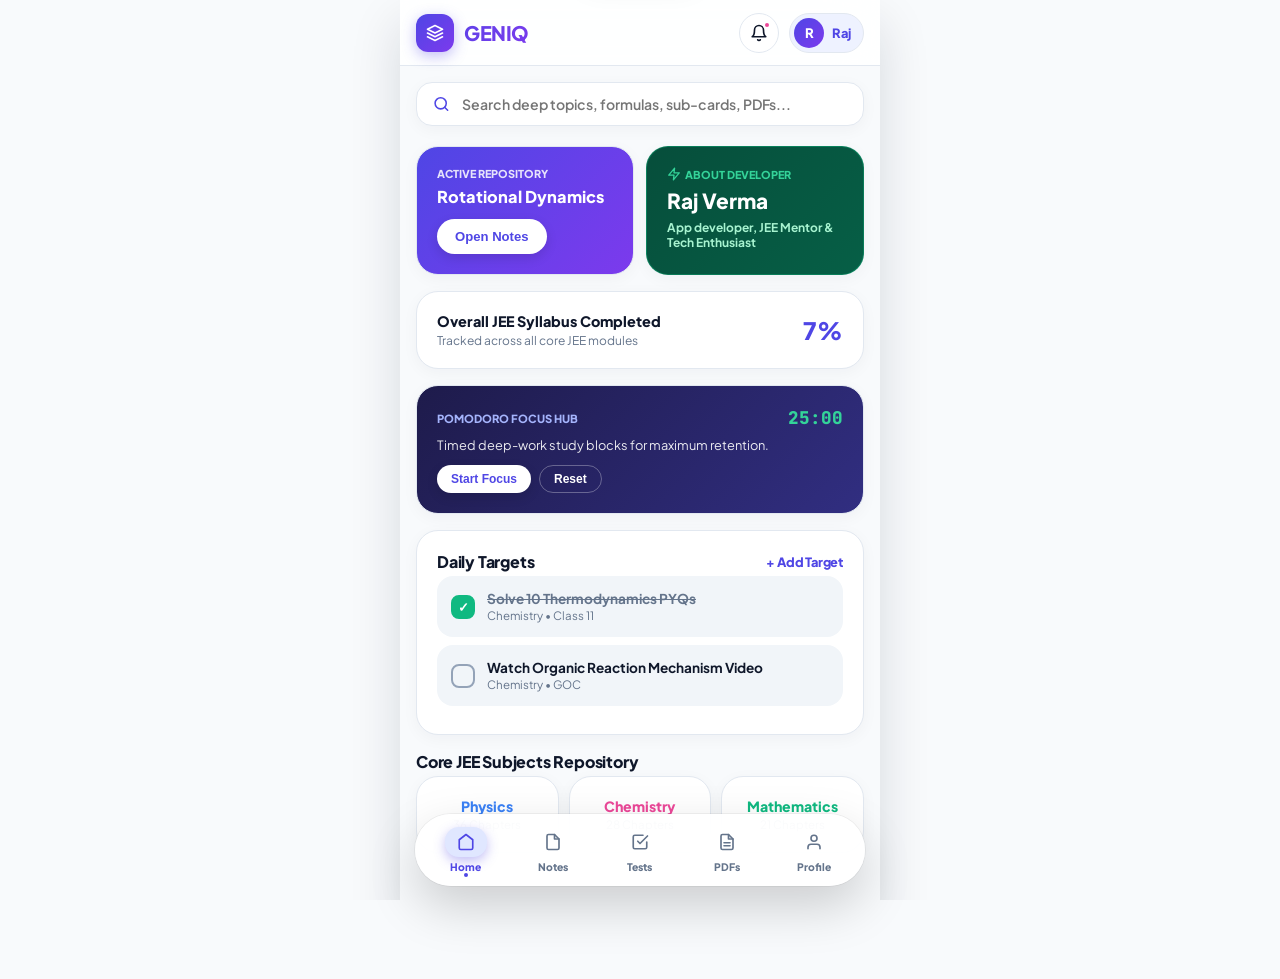
==== index.html @ 594e2f2e "New Formate For Test" ====
<!DOCTYPE html>
<html lang="hi">

<head>
  <!-- Primary Meta Tags -->
  <meta charset="UTF-8">
  <meta name="viewport"
    content="width=device-width, initial-scale=1.0, maximum-scale=1.0, user-scalable=no, viewport-fit=cover">
  <title>GENIQ - JEE Ultimate Learning Platform v3.0</title>

  <meta name="description"
    content="GENIQ is the ultimate JEE learning platform built by JNR Corporations. Access physics, chemistry, and maths formula sheets, notes, and PYQs. Developed by Raj Verma.">
  <meta name="keywords"
    content="GENIQ, JEE Main, JEE Advanced, JEE Study Material, Physics, Chemistry, Maths, JNR Corporations, Raj Verma, Formula Handbook, PYQ">
  <meta name="author" content="Raj Verma">
  <meta name="publisher" content="JNR Corporations">
  <meta name="robots" content="index, follow">
  <link rel="canonical" href="https://geniq-jnr.vercel.app/">

  <!-- Theme Colors for Light & Dark Mode (Automatic OS Level + PWA) -->
  <meta name="theme-color" content="#f8fafc" media="(prefers-color-scheme: light)">
  <meta name="theme-color" content="#070a12" media="(prefers-color-scheme: dark)">
  <meta name="color-scheme" content="light dark">

  <!-- PWA & Apple Status Bar Settings -->
  <meta name="mobile-web-app-capable" content="yes">
  <meta name="apple-mobile-web-app-capable" content="yes">
  <meta name="apple-mobile-web-app-status-bar-style" id="appleStatusBar" content="black-translucent">
  <meta name="apple-mobile-web-app-title" content="GENIQ">

  <!-- Open Graph / WhatsApp / Facebook Banner Preview -->
  <meta property="og:type" content="website">
  <meta property="og:url" content="https://geniq-jnr.vercel.app/">
  <meta property="og:title" content="GENIQ - JEE Ultimate Learning Platform">
  <meta property="og:description"
    content="Crack JEE Main & Advanced with GENIQ. Handcrafted notes, formula handbooks, and chapterwise PYQs by JNR Corporations.">
  <meta property="og:image" content="https://geniq-jnr.vercel.app/banner.png">
  <meta property="og:image:secure_url" content="https://geniq-jnr.vercel.app/banner.png">
  <meta property="og:image:type" content="image/png">

  <!-- Twitter Cards Banner Preview -->
  <meta name="twitter:card" content="summary_large_image">
  <meta name="twitter:url" content="https://geniq-jnr.vercel.app/">
  <meta name="twitter:title" content="GENIQ - JEE Ultimate Learning Platform">
  <meta name="twitter:description"
    content="Crack JEE Main & Advanced with GENIQ. Complete notes & formula handbook platform by JNR Corporations.">
  <meta name="twitter:image" content="https://geniq-jnr.vercel.app/banner.png">

  <!-- Icons & Manifest -->
  <link rel="icon" type="image/png" href="logo192.png">
  <link rel="apple-touch-icon" href="logo192.png">
  <link rel="manifest" href="manifest.json">

  <!-- Google Fonts Preconnect & Fonts -->
  <link rel="preconnect" href="https://fonts.googleapis.com">
  <link rel="preconnect" href="https://fonts.gstatic.com" crossorigin>
  <link
    href="https://fonts.googleapis.com/css2?family=Plus+Jakarta+Sans:wght@400;500;600;700;800;900&family=JetBrains+Mono:wght@500;700;800&display=swap"
    rel="stylesheet">
  <!-- PWA / Mobile App -->
<meta name="viewport"
      content="width=device-width, initial-scale=1.0, maximum-scale=1.0, user-scalable=no">

<meta name="theme-color" content="#0B1020">
<meta name="mobile-web-app-capable" content="yes">
<meta name="apple-mobile-web-app-capable" content="yes">
<meta name="apple-mobile-web-app-status-bar-style" content="black-translucent">

<!-- Disable browser touch-action behaviors -->
<style>
  html,
  body {
    overscroll-behavior-y: none;
    overscroll-behavior-x: none;
  }

  body {
    touch-action: pan-x pan-y;
  }
</style>

  <link rel="stylesheet" href="style.css">
  <link rel="stylesheet" href="test.css">
</head>

<body>

  <div id="toast" class="toast">Notification</div>

  <div class="card-loader-overlay" id="cardLoaderOverlay">
    <div class="spinner"></div>
    <div style="font-size: 0.85rem; font-weight: 800; color: #fff; letter-spacing: 0.5px;">Loading Content...</div>
  </div>

  <!-- AUTH MODAL WITH PASSCODE 84000 -->
  <div class="auth-overlay" id="authOverlay">
    <div class="brand-icon"
      style="width: 60px; height: 60px; border-radius: 20px; font-size: 1.6rem; margin-bottom: 14px;">
      <svg class="svg-icon" style="width: 30px; height: 30px;" viewBox="0 0 24 24">
        <path d="M12 2L2 7l10 5 10-5-10-5zM2 17l10 5 10-5M2 12l10 5 10-5" />
      </svg>
    </div>
    <h2 style="font-weight: 800; font-size: 1.5rem; margin-bottom: 6px;">Welcome to GENIQ v3.0</h2>
    <p style="font-size: 0.82rem; color: var(--text-sub); margin-bottom: 20px; max-width: 300px; line-height: 1.5;">
      Enter passcode 84000 to unlock full JEE features.
    </p>

    <div style="width: 100%; max-width: 310px; display: flex; flex-direction: column; gap: 12px; text-align: left;">
      <div>
        <label style="font-size: 0.72rem; font-weight: 800; color: var(--text-sub);">STUDENT NAME</label>
        <input type="text" id="authNameInput" class="custom-input" placeholder="Your Name">
      </div>

      <div style="display: flex; gap: 8px;">
        <div style="flex: 1;">
          <label style="font-size: 0.72rem; font-weight: 800; color: var(--text-sub);">CLASS</label>
          <select id="authClassInput" class="custom-select">
            <option value="Class 11">Class 11</option>
            <option value="Class 12">Class 12</option>
            <option value="Dropper">Dropper</option>
          </select>
        </div>

        <div style="flex: 1;">
          <label style="font-size: 0.72rem; font-weight: 800; color: var(--text-sub);">JEE YEAR</label>
          <select id="authYearInput" class="custom-select">
            <option value="2026">2026</option>
            <option value="2027">2027</option>
            <option value="2028">2028</option>
          </select>
        </div>
      </div>

      <div>
        <label style="font-size: 0.72rem; font-weight: 800; color: var(--text-sub);">PASSCODE</label>
        <input type="password" id="authPinInput" class="custom-input"
          style="text-align: center; font-size: 1.2rem; letter-spacing: 6px;" placeholder="• • • • •" maxlength="6">
      </div>

      <button class="btn-pill btn-primary" style="padding: 13px; margin-top: 6px;" onclick="loginUser()">Save &
        Unlock Platform</button>
      <button class="btn-pill btn-outline" style="padding: 11px;" onclick="loginUser(true)">Quick Demo
        Entrance</button>
    </div>
  </div>

  <div class="app-viewport">

    <!-- APP HEADER -->
    <header class="app-header">
      <div class="brand-logo" onclick="switchTab('home')">
        <div class="brand-icon">
          <svg class="svg-icon" viewBox="0 0 24 24">
            <path d="M12 2L2 7l10 5 10-5-10-5zM2 17l10 5 10-5M2 12l10 5 10-5" />
          </svg>
        </div>
        GENIQ
      </div>

      <div class="header-actions">
        <button class="icon-btn" onclick="toggleNotifs()" aria-label="Notifications">
          <svg class="svg-icon" viewBox="0 0 24 24">
            <path d="M18 8A6 6 0 0 0 6 8c0 7-3 9-3 9h18s-3-2-3-9" />
            <path d="M13.73 21a2 2 0 0 1-3.46 0" />
          </svg>
          <span class="notif-dot" id="notifDot"></span>
        </button>

        <div class="user-pill" onclick="switchTab('profile')">
          <div class="user-avatar-sm" id="headerAvatar">R</div>
          <span class="user-pill-name" id="headerUserName">Raj</span>
        </div>
      </div>
    </header>

    <!-- NOTIFICATIONS DRAWER -->
    <div class="notif-drawer" id="notifDrawer">
      <div
        style="display: flex; justify-content: space-between; align-items: center; border-bottom: 1px solid var(--divider); padding-bottom: 8px;">
        <h4 style="font-size: 0.9rem; font-weight: 800;">Notifications & Sync</h4>
        <span style="font-size: 0.75rem; color: var(--primary); font-weight: 800; cursor: pointer;"
          onclick="clearNotifs()">Clear All</span>
      </div>
      <div id="notifList" style="display: flex; flex-direction: column; gap: 8px; max-height: 260px; overflow-y: auto;">
      </div>
    </div>

    <!-- VIEW 1: HOME -->
    <main id="view-home" class="view-panel active">
      <!-- UNIVERSAL SEARCH -->
      <div class="universal-search-container">
        <div class="search-box-advanced">
          <svg class="svg-icon" style="color: var(--primary);" viewBox="0 0 24 24">
            <circle cx="11" cy="11" r="8" />
            <line x1="21" y1="21" x2="16.65" y2="16.65" />
          </svg>
          <input type="text" id="universalSearchInput" placeholder="Search deep topics, formulas, sub-cards, PDFs..."
            oninput="handleUniversalSearch(this.value)">
        </div>
        <div class="search-results-overlay" id="universalSearchResults"></div>
      </div>

      <div class="grid-2">
        <div class="card" style="background: var(--primary-gradient); color: #ffffff;">
          <div style="font-size: 0.68rem; font-weight: 800; opacity: 0.85; text-transform: uppercase;">Active
            Repository</div>
          <div style="font-size: 1.02rem; font-weight: 800; margin: 6px 0 12px 0;" id="activeTargetText">
            Rotational Dynamics</div>
          <button class="btn-pill btn-white" onclick="switchTab('notes')">Open Notes</button>
        </div>

        <div class="card streak-glow-card"
          style="background: linear-gradient(135deg, #064e3b, #065f46); color: #ffffff;">
          <div
            style="font-size: 0.68rem; font-weight: 800; text-transform: uppercase; color: #34d399; display: flex; align-items: center; gap: 4px;">
            <svg class="svg-icon" style="width: 14px; height: 14px;" viewBox="0 0 24 24">
              <path d="M13 2L3 14h9l-1 8 10-12h-9l1-8z" />
            </svg> About Developer
          </div>
          <div style="font-size: 1.3rem; font-weight: 800; margin: 6px 0;" ">Raj Verma</div>
          <div style="font-size: 0.75rem; color: #a7f3d0; font-weight: 700;">App developer, JEE Mentor & Tech Enthusiast
          </div>
        </div>
      </div>

      <div class="card" style="display: flex; justify-content: space-between; align-items: center;">
        <div>
          <div style="font-size: 0.9rem; font-weight: 800; color: var(--text-main);">Overall JEE Syllabus
            Completed</div>
          <div style="font-size: 0.75rem; color: var(--text-sub); margin-top: 3px;">Tracked across all core
            JEE modules</div>
        </div>
        <div style="font-size: 1.5rem; font-weight: 800; color: var(--primary);" id="overallPercentText">0%
        </div>
      </div>

      <div class="card" style="background: linear-gradient(135deg, #1e1b4b, #312e81); color: #fff;">
        <div style="display: flex; justify-content: space-between; align-items: center; margin-bottom: 8px;">
          <span style="font-size: 0.7rem; font-weight: 800; text-transform: uppercase; color: #a5b4fc;">Pomodoro
            Focus Hub</span>
          <span id="pomodoroTimerDisplay"
            style="font-family: var(--font-mono); font-size: 1.1rem; font-weight: 800; color: #34d399;">25:00</span>
        </div>
        <div style="font-size: 0.8rem; opacity: 0.9; margin-bottom: 12px;">Timed deep-work study blocks for
          maximum retention.</div>
        <div style="display: flex; gap: 8px;">
          <button class="btn-pill btn-white" style="padding: 6px 14px; font-size: 0.75rem;"
            onclick="togglePomodoroTimer()">Start Focus</button>
          <button class="btn-pill btn-outline"
            style="padding: 6px 14px; font-size: 0.75rem; color: #fff; border-color: rgba(255,255,255,0.3);"
            onclick="resetPomodoroTimer()">Reset</button>
        </div>
      </div>

      <div class="card">
        <div class="section-title">
          Daily Targets
          <span class="action-link" onclick="openAddTaskModal()">+ Add Target</span>
        </div>
        <div id="taskList"></div>
      </div>

      <div>
        <div class="section-title">Core JEE Subjects Repository</div>
        <div class="grid-3">
          <div class="card" style="text-align: center; cursor: pointer; border: 1px solid var(--border-color);"
            onclick="switchTab('notes'); filterNotes('Physics');">
            <div style="font-weight: 800; font-size: 0.88rem; color: var(--accent-blue);">Physics</div>
            <div style="font-size: 0.72rem; color: var(--text-sub); margin-top: 2px;">36 Chapters</div>
          </div>
          <div class="card" style="text-align: center; cursor: pointer; border: 1px solid var(--border-color);"
            onclick="switchTab('notes'); filterNotes('Chemistry');">
            <div style="font-weight: 800; font-size: 0.88rem; color: var(--accent-pink);">Chemistry</div>
            <div style="font-size: 0.72rem; color: var(--text-sub); margin-top: 2px;">28 Chapters</div>
          </div>
          <div class="card" style="text-align: center; cursor: pointer; border: 1px solid var(--border-color);"
            onclick="switchTab('notes'); filterNotes('Mathematics');">
            <div style="font-weight: 800; font-size: 0.88rem; color: var(--accent-green);">Mathematics</div>
            <div style="font-size: 0.72rem; color: var(--text-sub); margin-top: 2px;">21 Chapters</div>
          </div>
        </div>
      </div>
    </main>

    <!-- VIEW 2: CHAPTERS LIST SCREEN -->
    <main id="view-notes" class="view-panel">
      <div class="section-title">
        JEE Chapter Repository
      </div>

      <div class="search-box-advanced">
        <svg class="svg-icon" style="color: var(--text-muted);" viewBox="0 0 24 24">
          <circle cx="11" cy="11" r="8" />
          <line x1="21" y1="21" x2="16.65" y2="16.65" />
        </svg>
        <input type="text" id="notesSearchInput" placeholder="Search JEE chapter..." oninput="renderNotes()">
      </div>

      <div class="subject-tabs">
        <button class="subject-tab active" onclick="filterNotes('All', this)">All JEE (85)</button>
        <button class="subject-tab" onclick="filterNotes('Physics', this)">Physics (36)</button>
        <button class="subject-tab" onclick="filterNotes('Chemistry', this)">Chemistry (28)</button>
        <button class="subject-tab" onclick="filterNotes('Mathematics', this)">Mathematics (21)</button>
      </div>

      <div id="notesContainer" style="display: flex; flex-direction: column; gap: 12px;"></div>
    </main>

    <!-- VIEW 2.5: ENHANCED CHAPTER SUB-CARDS SCREEN -->
    <main id="view-subcards" class="view-panel">
      <div style="display: flex; align-items: center; justify-content: space-between;">
        <button class="btn-pill btn-outline" style="padding: 6px 14px; font-size: 0.8rem;" onclick="switchTab('notes')">
          ← Back to Chapters
        </button>
        <span class="status-pill"
          style="font-size:0.7rem; font-weight:800; padding:4px 10px; border-radius:12px; background:var(--primary-light); color:var(--primary);">Sub-Cards
          Module</span>
      </div>

      <div class="reader-header-card" id="subCardsHeaderCard"></div>

      <div
        style="font-size: 0.95rem; font-weight: 800; margin-top: 4px; color: var(--text-main); display: flex; justify-content: space-between; align-items: center;">
        <span>Available Topic Sub-Cards:</span>
        <span id="subCardCountBadge" style="font-size:0.75rem; color:var(--primary); font-weight:800;"></span>
      </div>

      <div id="subCardsContainer" style="display: flex; flex-direction: column; gap: 12px;"></div>
    </main>

    <!-- VIEW 2.6: RICH READER SCREEN FOR SUB-CARD INNERHTML CONTENT -->
    <main id="view-note-reader" class="view-panel">
      <div style="display: flex; align-items: center; justify-content: space-between;">
        <button class="btn-pill btn-outline" style="padding: 6px 14px; font-size: 0.8rem;"
          onclick="switchTab('subcards')">
          ← Back to Sub-Cards
        </button>
        <span class="status-pill"
          style="font-size:0.7rem; font-weight:800; padding:4px 10px; border-radius:12px; background:var(--primary-light); color:var(--primary);">⚡
          Rich Interactive Reader</span>
      </div>

      <div class="reader-header-card" id="readerHeaderCard"></div>

      <div style="font-size: 0.95rem; font-weight: 800; margin-top: 6px; color: var(--text-main);">Detailed
        Content & Formula Breakdown:</div>
      <div id="readerContentContainer" class="reader-section-box"></div>

      <div style="display: flex; gap: 10px; justify-content: space-between; margin-top: 8px;">
        <button class="btn-pill btn-outline" id="prevSubCardBtn" style="flex:1;">← Previous</button>
        <button class="btn-pill btn-primary" id="nextSubCardBtn" style="flex:1;">Next Sub-Card →</button>
      </div>
    </main>

    <!-- VIEW 3: TESTS & ASSESSMENTS (UPDATED GENIQ JEE TEST ENGINE) -->
<main id="view-tests" class="view-panel">
  
  <!-- SCREEN 1: TEST BUILDER & HISTORY -->
  <div id="geniq-test-builder-view" class="geniq-test-screen active">
    <div class="geniq-test-header-card">
      <div class="geniq-test-badge">GENIQ TEST ENGINE v3.0</div>
      <h2 class="geniq-test-title">Custom JEE Practice Test</h2>
      <p class="geniq-test-subtitle">Configure personalized mocks, chapter drills, or speed tests instantly.</p>
    </div>

    <!-- TEST CONFIGURATION FORM -->
    <div class="geniq-test-card">
      <div class="geniq-test-form-group">
        <label class="geniq-test-label">Target Exam</label>
        <div class="geniq-test-toggle-group" id="geniq-exam-toggle">
          <button type="button" class="geniq-test-toggle-btn active" data-value="JEE Main" onclick="geniqTestEngine.setExam('JEE Main')">JEE Main</button>
          <button type="button" class="geniq-test-toggle-btn" data-value="JEE Advanced" onclick="geniqTestEngine.setExam('JEE Advanced')">JEE Advanced</button>
        </div>
      </div>

      <div class="geniq-test-form-group">
        <label class="geniq-test-label">Subject Selection</label>
        <div class="geniq-test-toggle-group" id="geniq-subject-toggle">
          <button type="button" class="geniq-test-toggle-btn active" data-value="All Subjects" onclick="geniqTestEngine.setSubject('All Subjects')">All Subjects</button>
          <button type="button" class="geniq-test-toggle-btn" data-value="Physics" onclick="geniqTestEngine.setSubject('Physics')">Physics</button>
          <button type="button" class="geniq-test-toggle-btn" data-value="Chemistry" onclick="geniqTestEngine.setSubject('Chemistry')">Chemistry</button>
          <button type="button" class="geniq-test-toggle-btn" data-value="Mathematics" onclick="geniqTestEngine.setSubject('Mathematics')">Mathematics</button>
        </div>
      </div>

      <div class="geniq-test-form-group">
        <label class="geniq-test-label">Number of Questions</label>
        <div class="geniq-test-stepper-row">
          <div class="geniq-test-stepper">
            <button type="button" class="geniq-test-step-btn" onclick="geniqTestEngine.adjustQuestionCount(-5)">-</button>
            <input type="number" id="geniq-qcount-input" class="geniq-test-num-input" value="20" min="1" max="180" oninput="geniqTestEngine.onCustomCountInput(this.value)">
            <button type="button" class="geniq-test-step-btn" onclick="geniqTestEngine.adjustQuestionCount(5)">+</button>
          </div>
          <div class="geniq-test-quick-chips">
            <button type="button" class="geniq-test-chip" onclick="geniqTestEngine.setQuestionCount(5)">5</button>
            <button type="button" class="geniq-test-chip" onclick="geniqTestEngine.setQuestionCount(10)">10</button>
            <button type="button" class="geniq-test-chip active" onclick="geniqTestEngine.setQuestionCount(20)">20</button>
            <button type="button" class="geniq-test-chip" onclick="geniqTestEngine.setQuestionCount(30)">30</button>
            <button type="button" class="geniq-test-chip" onclick="geniqTestEngine.setQuestionCount(45)">45</button>
            <button type="button" class="geniq-test-chip" onclick="geniqTestEngine.setQuestionCount(60)">60</button>
            <button type="button" class="geniq-test-chip" onclick="geniqTestEngine.setQuestionCount(90)">90</button>
          </div>
        </div>
      </div>

      <div class="geniq-test-grid-2">
        <div class="geniq-test-form-group">
          <label class="geniq-test-label">Difficulty</label>
          <select id="geniq-difficulty-select" class="geniq-test-select" onchange="geniqTestEngine.updatePoolCount()">
            <option value="Mixed">Mixed Difficulty</option>
            <option value="Easy">Easy</option>
            <option value="Medium">Medium</option>
            <option value="Hard">Hard</option>
          </select>
        </div>

        <div class="geniq-test-form-group">
          <label class="geniq-test-label">Question Type</label>
          <select id="geniq-type-select" class="geniq-test-select" onchange="geniqTestEngine.updatePoolCount()">
            <option value="All">All Types</option>
            <option value="MCQ">Single Choice (MCQ)</option>
            <option value="Numerical">Numerical / Integer</option>
          </select>
        </div>
      </div>

      <div class="geniq-test-form-group">
        <label class="geniq-test-label">Chapter / Topic Filter</label>
        <div class="geniq-test-chapter-dropdown">
          <div class="geniq-test-chapter-input-wrap">
            <input type="text" id="geniq-chapter-search" class="geniq-test-input" placeholder="Search and select chapters..." oninput="geniqTestEngine.filterChapterDropdown(this.value)" onclick="geniqTestEngine.toggleChapterDropdown(true)">
            <button type="button" class="geniq-test-btn-clear-chapters" onclick="geniqTestEngine.selectAllChapters()">Reset / All</button>
          </div>
          <div id="geniq-chapter-list" class="geniq-test-chapter-list"></div>
        </div>
        <div id="geniq-selected-chapters-tags" class="geniq-test-tags-container"></div>
      </div>

      <!-- METRICS & GENERATE ACTION -->
      <div class="geniq-test-pool-summary">
        <div class="geniq-test-stat-box">
          <span class="geniq-test-stat-label">Pool Available</span>
          <span class="geniq-test-stat-val" id="geniq-pool-count">0</span>
        </div>
        <div class="geniq-test-stat-box">
          <span class="geniq-test-stat-label">Estimated Time</span>
          <span class="geniq-test-stat-val" id="geniq-est-time">0 min</span>
        </div>
      </div>

      <div id="geniq-builder-warning" class="geniq-test-alert" style="display: none;"></div>

      <button type="button" class="geniq-test-btn geniq-test-btn-primary geniq-test-btn-block" onclick="geniqTestEngine.startGeneratedTest()">
        ⚡ GENERATE TEST
      </button>
    </div>

    <!-- TEST HISTORY SECTION -->
    <div class="geniq-test-card" style="margin-top: 16px;">
      <div class="geniq-test-card-header">
        <h3 class="geniq-test-card-title">Recent Test History</h3>
        <button type="button" class="geniq-test-btn-text" onclick="geniqTestEngine.clearHistory()">Clear History</button>
      </div>
      <div id="geniq-test-history-list" class="geniq-test-history-list">
        <div class="geniq-test-empty-state">No test history available yet.</div>
      </div>
    </div>
  </div>

  <!-- SCREEN 2: ACTIVE TEST EXECUTION -->
  <div id="geniq-test-active-view" class="geniq-test-screen">
    <!-- TIMER & HEADER -->
    <div class="geniq-test-navbar">
      <div>
        <div class="geniq-test-nav-exam" id="geniq-active-exam-subject">JEE MAIN • Physics</div>
        <div class="geniq-test-nav-count" id="geniq-active-q-counter">Question 1 / 20</div>
      </div>
      <div class="geniq-test-timer-badge" id="geniq-timer-display">
        ⏱️ <span id="geniq-timer-clock">00:00:00</span>
      </div>
    </div>

    <div class="geniq-test-progress-bar-bg">
      <div class="geniq-test-progress-bar-fill" id="geniq-active-progress"></div>
    </div>

    <div class="geniq-test-layout-grid">
      <!-- MAIN QUESTION CONTAINER -->
      <div class="geniq-test-question-container geniq-test-card">
        <div class="geniq-test-question-meta">
          <span class="geniq-test-badge-sm" id="geniq-active-q-type">MCQ</span>
          <span class="geniq-test-badge-sm" id="geniq-active-q-chapter">Chapter Name</span>
          <span class="geniq-test-badge-sm geniq-test-badge-marks" id="geniq-active-q-marks">+4 / -1</span>
        </div>

        <div class="geniq-test-question-body" id="geniq-active-q-text">
          Loading question text...
        </div>

        <div class="geniq-test-options-box" id="geniq-active-options-box">
          <!-- Dynamically filled with MCQ buttons or Numerical Input -->
        </div>

        <!-- ACTION BUTTONS -->
        <div class="geniq-test-actions-row">
          <button type="button" class="geniq-test-btn geniq-test-btn-outline" id="geniq-btn-prev" onclick="geniqTestEngine.prevQuestion()">← Previous</button>
          <button type="button" class="geniq-test-btn geniq-test-btn-warning" id="geniq-btn-review" onclick="geniqTestEngine.toggleMarkForReview()">Mark for Review</button>
          <button type="button" class="geniq-test-btn geniq-test-btn-primary" id="geniq-btn-next" onclick="geniqTestEngine.nextQuestion()">Next →</button>
        </div>
      </div>

      <!-- QUESTION PALETTE & LEGEND -->
      <div class="geniq-test-palette-card geniq-test-card">
        <h4 class="geniq-test-card-title">Question Palette</h4>
        
        <div class="geniq-test-legend">
          <div class="geniq-test-legend-item"><span class="geniq-test-dot not-visited"></span> Not Visited</div>
          <div class="geniq-test-legend-item"><span class="geniq-test-dot not-answered"></span> Not Answered</div>
          <div class="geniq-test-legend-item"><span class="geniq-test-dot answered"></span> Answered</div>
          <div class="geniq-test-legend-item"><span class="geniq-test-dot marked"></span> Marked for Review</div>
          <div class="geniq-test-legend-item"><span class="geniq-test-dot answered-marked"></span> Answered & Marked</div>
        </div>

        <div class="geniq-test-palette-grid" id="geniq-palette-grid">
          <!-- Dynamically filled grid buttons -->
        </div>

        <button type="button" class="geniq-test-btn geniq-test-btn-danger geniq-test-btn-block" style="margin-top: 16px;" onclick="geniqTestEngine.confirmSubmitTest()">
          Submit Test
        </button>
      </div>
    </div>
  </div>

  <!-- SCREEN 3: TEST RESULT & ANALYTICS -->
  <div id="geniq-test-result-view" class="geniq-test-screen">
    <div class="geniq-test-header-card">
      <div class="geniq-test-badge">TEST PERFORMANCE ANALYSIS</div>
      <h2 class="geniq-test-title" id="geniq-result-exam-title">JEE Main Performance</h2>
      <p class="geniq-test-subtitle" id="geniq-result-date-subtitle">Submitted Just Now</p>
    </div>

    <!-- MAIN SCORE CARD -->
    <div class="geniq-test-card geniq-test-score-banner">
      <div class="geniq-test-main-score">
        <span class="geniq-test-score-number" id="geniq-res-score">0</span>
        <span class="geniq-test-score-max" id="geniq-res-max-score">/ 0 Marks</span>
      </div>
      <div class="geniq-test-percent-pill" id="geniq-res-percentage">0%</div>
      <div class="geniq-test-percentile-box" id="geniq-res-percentile-box">
        Percentile unavailable — complete more tests to build a benchmark.
      </div>
    </div>

    <!-- STATS GRID -->
    <div class="geniq-test-grid-4">
      <div class="geniq-test-stat-card green">
        <span class="geniq-test-stat-num" id="geniq-res-correct">0</span>
        <span class="geniq-test-stat-title">Correct</span>
      </div>
      <div class="geniq-test-stat-card red">
        <span class="geniq-test-stat-num" id="geniq-res-wrong">0</span>
        <span class="geniq-test-stat-title">Wrong</span>
      </div>
      <div class="geniq-test-stat-card gray">
        <span class="geniq-test-stat-num" id="geniq-res-unanswered">0</span>
        <span class="geniq-test-stat-title">Unanswered</span>
      </div>
      <div class="geniq-test-stat-card blue">
        <span class="geniq-test-stat-num" id="geniq-res-accuracy">0%</span>
        <span class="geniq-test-stat-title">Accuracy</span>
      </div>
    </div>

    <!-- SUBJECT & CHAPTER BREAKDOWN -->
    <div class="geniq-test-card">
      <h3 class="geniq-test-card-title">Subject-Wise Performance</h3>
      <div id="geniq-res-subject-breakdown" class="geniq-test-breakdown-list"></div>
    </div>

    <div class="geniq-test-card">
      <h3 class="geniq-test-card-title">Chapter Breakdown</h3>
      <div id="geniq-res-chapter-breakdown" class="geniq-test-breakdown-list"></div>
    </div>

    <!-- RESULT ACTIONS -->
    <div class="geniq-test-actions-row" style="margin-top: 16px;">
      <button type="button" class="geniq-test-btn geniq-test-btn-outline" onclick="geniqTestEngine.openReviewMode()">📖 Review Answers</button>
      <button type="button" class="geniq-test-btn geniq-test-btn-warning" onclick="geniqTestEngine.retryTest()">🔄 Retry Test</button>
      <button type="button" class="geniq-test-btn geniq-test-btn-primary" onclick="geniqTestEngine.exitToBuilder()">➕ New Test</button>
    </div>
  </div>

  <!-- SCREEN 4: ANSWER REVIEW -->
  <div id="geniq-test-review-view" class="geniq-test-screen">
    <div class="geniq-test-navbar">
      <button type="button" class="geniq-test-btn geniq-test-btn-outline" onclick="geniqTestEngine.showScreen('geniq-test-result-view')">← Back to Score</button>
      <div class="geniq-test-nav-exam">Detailed Solutions & Explanations</div>
      <div></div>
    </div>

    <div id="geniq-review-container" class="geniq-test-review-container">
      <!-- Dynamically filled review list -->
    </div>
  </div>

</main>
    <!-- VIEW 4: PDF MATERIALS (UPGRADED UI WITH MATCHING STYLING & DIRECT ACTIONS) -->
    <main id="view-pdfs" class="view-panel">
      <div class="card" style="background: var(--primary-gradient); color: #fff;">
        <div style="font-weight: 800; font-size: 1.1rem;">Subject PDFs & Handnotes Hub</div>
        <div style="font-size: 0.78rem; opacity: 0.9; margin-top: 4px; line-height: 1.5;">
          Formula sheets, PYQ compilations, and handwritten notes styled in high-yield cards with instant
          sub-topic breakdown.
        </div>
      </div>

      <div class="search-box-advanced">
        <svg class="svg-icon" style="color: var(--text-muted);" viewBox="0 0 24 24">
          <circle cx="11" cy="11" r="8" />
          <line x1="21" y1="21" x2="16.65" y2="16.65" />
        </svg>
        <input type="text" id="pdfSearchInput" placeholder="Search PDF materials by subject or topic..."
          oninput="renderPDFs(this.value)">
      </div>

      <!-- PDF Cards rendered with Enhanced Glassmorphic UI -->
      <div id="pdfContainer" class="grid-2"></div>
    </main>

    <!-- VIEW 5: PROFILE & STATS -->
    <main id="view-profile" class="view-panel">
      <div class="card"
        style="background: var(--primary-gradient); color: #fff; display: flex; align-items: center; gap: 16px; box-shadow: var(--shadow-md);">
        <div class="user-avatar-sm"
          style="width: 64px; height: 64px; font-size: 1.6rem; background: #fff; color: var(--primary);"
          id="profileAvatarBig">R</div>
        <div>
          <h3 style="font-size: 1.25rem; font-weight: 800;" id="profileNameDisplay">Raj Verma</h3>
          <p style="font-size: 0.82rem; opacity: 0.9;" id="profileGoalDisplay">Class 12 • JEE Target 2026</p>
          <span
            style="display: inline-block; background: rgba(255,255,255,0.2); font-size: 0.7rem; font-weight: 800; padding: 2px 8px; border-radius: 6px; margin-top: 6px;">Active
            Workspace</span>
        </div>
      </div>

      <div class="grid-3">
        <div class="card" style="text-align: center; padding: 14px;">
          <div style="font-size: 1.2rem; font-weight: 800; color: var(--primary);">85</div>
          <div style="font-size: 0.7rem; color: var(--text-sub); margin-top: 2px;">Total Modules</div>
        </div>
        <div class="card" style="text-align: center; padding: 14px;">
          <div style="font-size: 1.2rem; font-weight: 800; color: var(--accent-green);" id="profileStreakCount">1 Day
          </div>
          <div style="font-size: 0.7rem; color: var(--text-sub); margin-top: 2px;">Streak</div>
        </div>
        <div class="card" style="text-align: center; padding: 14px;">
          <div style="font-size: 1.2rem; font-weight: 800; color: var(--accent-purple);">100%</div>
          <div style="font-size: 0.7rem; color: var(--text-sub); margin-top: 2px;">Offline Sync</div>
        </div>
      </div>

      <div class="card" style="display: flex; flex-direction: column; gap: 14px;">
        <div style="font-size: 0.9rem; font-weight: 800; color: var(--primary);">Interactive Study Planner &
          Preferences</div>

        <div style="display: flex; gap: 10px;">
          <div style="flex: 1;">
            <label style="font-size: 0.72rem; font-weight: 800; color: var(--text-sub);">SELECT DATE</label>
            <input type="date" id="profileDateSelector" class="custom-input" style="font-size: 0.8rem; padding: 10px;"
              onchange="updateProfileDate(this.value)">
          </div>
          <div style="flex: 1;">
            <label style="font-size: 0.72rem; font-weight: 800; color: var(--text-sub);">TARGET YEAR</label>
            <select id="profileYearSelector" class="custom-select" style="font-size: 0.8rem; padding: 10px;"
              onchange="updateProfileYear(this.value)">
              <option value="2026">2026</option>
              <option value="2027">2027</option>
              <option value="2028">2028</option>
            </select>
          </div>
        </div>

        <div
          style="background: var(--card-subtle); padding: 14px; border-radius: var(--radius-md); display: flex; justify-content: space-between; align-items: center;">
          <div>
            <div style="font-size: 0.8rem; font-weight: 800;">Local Storage Status</div>
            <div style="font-size: 0.72rem; color: var(--text-sub); margin-top: 2px;" id="localStorageSizeInfo">59
              Chapters & PDFs Cached Locally</div>
          </div>
          <button class="btn-pill btn-outline" style="padding: 6px 12px; font-size: 0.75rem;"
            onclick="exportLocalData()">Export JSON</button>
        </div>
      </div>

      <div class="card" style="display: flex; flex-direction: column; gap: 14px;">
        <div style="display: flex; justify-content: space-between; align-items: center;">
          <span style="font-size: 0.88rem; font-weight: 700;">Dark Theme Mode</span>
          <input type="checkbox" id="themeToggle" style="width: 22px; height: 22px;"
            onchange="toggleTheme(this.checked)">
        </div>
        <hr style="border: none; border-top: 1px solid var(--divider);">
        <button class="btn-pill btn-outline" style="justify-content: flex-start;" onclick="openEditProfileModal()">Edit
          Student Profile</button>
        <button class="btn-pill btn-outline" style="justify-content: flex-start;" onclick="openAboutModal()">About GENIQ
          App & Developer</button>
        <button class="btn-pill btn-danger" style="justify-content: flex-start;" onclick="logoutUser()">Log Out
          of Platform</button>
      </div>
    </main>

    <!-- FLOATING DOCK -->
    <div class="iphone-dock-wrapper">
      <nav class="iphone-dock">
        <div class="dock-item active" id="dock-home" onclick="switchTab('home')">
          <div class="dock-icon"><svg class="svg-icon" viewBox="0 0 24 24">
              <path d="M3 9l9-7 9 7v11a2 2 0 0 1-2 2H5a2 2 0 0 1-2-2z" />
            </svg></div>
          <span>Home</span>
          <div class="dock-active-dot"></div>
        </div>
        <div class="dock-item" id="dock-notes" onclick="switchTab('notes')">
          <div class="dock-icon"><svg class="svg-icon" viewBox="0 0 24 24">
              <path d="M14 2H6a2 2 0 0 0-2 2v16a2 2 0 0 0 2 2h12a2 2 0 0 0 2-2V8z" />
              <polyline points="14 2 14 8 20 8" />
            </svg></div>
          <span>Notes</span>
          <div class="dock-active-dot"></div>
        </div>
        <div class="dock-item" id="dock-tests" onclick="switchTab('tests')">
          <div class="dock-icon"><svg class="svg-icon" viewBox="0 0 24 24">
              <path d="M9 11l3 3L22 4" />
              <path d="M21 12v7a2 2 0 0 1-2 2H5a2 2 0 0 1-2-2V5a2 2 0 0 1 2-2h11" />
            </svg></div>
          <span>Tests</span>
          <div class="dock-active-dot"></div>
        </div>
        <div class="dock-item" id="dock-pdfs" onclick="switchTab('pdfs')">
          <div class="dock-icon"><svg class="svg-icon" viewBox="0 0 24 24">
              <path d="M14 2H6a2 2 0 0 0-2 2v16a2 2 0 0 0 2 2h12a2 2 0 0 0 2-2V8z" />
              <polyline points="14 2 14 8 20 8" />
              <line x1="16" y1="13" x2="8" y2="13" />
              <line x1="16" y1="17" x2="8" y2="17" />
            </svg></div>
          <span>PDFs</span>
          <div class="dock-active-dot"></div>
        </div>
        <div class="dock-item" id="dock-profile" onclick="switchTab('profile')">
          <div class="dock-icon"><svg class="svg-icon" viewBox="0 0 24 24">
              <path d="M20 21v-2a4 4 0 0 0-4-4H8a4 4 0 0 0-4 4v2" />
              <circle cx="12" cy="7" r="4" />
            </svg></div>
          <span>Profile</span>
          <div class="dock-active-dot"></div>
        </div>
      </nav>
    </div>

  </div>

  <!-- MODAL SHEET: ADD TASK -->
  <div class="modal-overlay" id="addTaskModal">
    <div class="modal-sheet">
      <div class="modal-handle"></div>
      <h3 style="font-size: 1.05rem; font-weight: 800;">Add Daily Target</h3>
      <input type="text" id="newTaskInput" class="custom-input" placeholder="e.g. Solve 15 Rotational Motion PYQs">
      <input type="text" id="newTaskSubInput" class="custom-input" placeholder="Subject (e.g. Physics • Class 11)">
      <div style="display: flex; gap: 8px; justify-content: flex-end; margin-top: 6px;">
        <button class="btn-pill btn-outline" onclick="closeModal('addTaskModal')">Cancel</button>
        <button class="btn-pill btn-primary" onclick="createTask()">Add Target</button>
      </div>
    </div>
  </div>

  <!-- MODAL SHEET: EDIT PROFILE -->
  <div class="modal-overlay" id="editProfileModal">
    <div class="modal-sheet">
      <div class="modal-handle"></div>
      <h3 style="font-size: 1.05rem; font-weight: 800;">Edit Student Profile</h3>
      <div>
        <label style="font-size: 0.72rem; font-weight: 800; color: var(--text-sub);">NAME</label>
        <input type="text" id="editNameInput" class="custom-input" placeholder="Your Name">
      </div>
      <div style="display: flex; gap: 8px;">
        <div style="flex: 1;">
          <label style="font-size: 0.72rem; font-weight: 800; color: var(--text-sub);">CLASS</label>
          <select id="editClassInput" class="custom-select">
            <option value="Class 11">Class 11</option>
            <option value="Class 12">Class 12</option>
            <option value="Dropper">Dropper</option>
          </select>
        </div>
        <div style="flex: 1;">
          <label style="font-size: 0.72rem; font-weight: 800; color: var(--text-sub);">TARGET YEAR</label>
          <select id="editYearInput" class="custom-select">
            <option value="2026">2026</option>
            <option value="2027">2027</option>
            <option value="2028">2028</option>
          </select>
        </div>
      </div>
      <div style="display: flex; gap: 8px; justify-content: flex-end; margin-top: 6px;">
        <button class="btn-pill btn-outline" onclick="closeModal('editProfileModal')">Cancel</button>
        <button class="btn-pill btn-primary" onclick="saveProfile()">Save Changes</button>
      </div>
    </div>
  </div>

  <!-- MODAL SHEET: ABOUT DEVELOPER -->
  <div class="modal-overlay" id="aboutAppModal">
    <div class="modal-sheet" style="text-align: center; align-items: center;">
      <div class="modal-handle"></div>

      <div
        style="width: 64px; height: 64px; border-radius: 22px; background: var(--primary-gradient); display: flex; align-items: center; justify-content: center; color: #fff; box-shadow: 0 8px 24px var(--glow-color); margin-top: 4px;">
        <svg class="svg-icon" style="width: 32px; height: 32px;" viewBox="0 0 24 24">
          <path d="M12 2L2 7l10 5 10-5-10-5zM2 17l10 5 10-5M2 12l10 5 10-5" />
        </svg>
      </div>

      <h3 style="font-size: 1.3rem; font-weight: 800; margin-top: 4px;">GENIQ Platform v3.0</h3>
      <p style="font-size: 0.82rem; color: var(--text-sub); line-height: 1.6; max-width: 340px;">
        High-performance intelligent Android-first web application built with offline PDF repositories and
        complete JEE chapter coverage.
      </p>

      <div
        style="width: 100%; background: var(--card-subtle); border: 1px solid var(--border-color); border-radius: var(--radius-lg); padding: 22px; margin-top: 8px; text-align: center;">
        <div
          style="font-size: 0.68rem; font-weight: 800; text-transform: uppercase; color: var(--text-sub); letter-spacing: 1px; margin-bottom: 6px;">
          Lead Software Architect & Creator</div>

        <div class="glowing-developer-name">Raj Verma</div>

        <p style="font-size: 0.78rem; color: var(--text-sub); margin-top: 8px; line-height: 1.4;">
          Passionate Full-Stack Engineer & JEE UI Specialist building robust, lightning-fast mobile learning
          tools.
        </p>
      </div>

      <button class="btn-pill btn-primary" style="width: 100%; padding: 12px; margin-top: 4px;"
        onclick="closeModal('aboutAppModal')">Close Info</button>
    </div>
  </div>
<script>
(function () {

  /* ==========================================
     GENIQ - Android Back Protection
  ========================================== */

  // Initial history state
  history.replaceState(
    { geniq: true },
    "",
    location.href
  );

  // Create one extra history entry
  history.pushState(
    { geniq: true },
    "",
    location.href
  );


  /* ==========================================
     Android / Browser Back
  ========================================== */

  window.addEventListener("popstate", function () {

    alert("Press back again to exit GENIQ.");

    // Put the history entry back
    history.pushState(
      { geniq: true },
      "",
      location.href
    );

  });


  /* ==========================================
     Pull-to-Refresh Protection
  ========================================== */

  let startY = 0;

  document.addEventListener(
    "touchstart",
    function (e) {

      if (e.touches.length === 1) {
        startY = e.touches[0].clientY;
      }

    },
    { passive: true }
  );


  document.addEventListener(
    "touchmove",
    function (e) {

      const currentY =
        e.touches[0].clientY;

      const distance =
        currentY - startY;


      // If user is pulling down from top
      if (
        window.scrollY <= 0 &&
        distance > 0
      ) {

        e.preventDefault();

      }

    },
    { passive: false }
  );

})();
</script>
  <script type="module" src="script.js"></script>
  <script src="test.js"></script>
  </body>


</html>
---- style.css ----
/* ==========================================================================
           ANDROID-FIRST ULTRA GLASSMORPHIC DESIGN SYSTEM v3.0
           ========================================================================== */
    :root {
      --bg-main: #f8fafc;
      --card-bg: #ffffff;
      --card-subtle: #f1f5f9;
      --card-glass: rgba(255, 255, 255, 0.88);
      --dock-glass: rgba(255, 255, 255, 0.92);
      --text-main: #0f172a;
      --text-sub: #64748b;
      --text-muted: #94a3b8;

      --primary: #4f46e5;
      --primary-gradient: linear-gradient(135deg, #4f46e5 0%, #7c3aed 100%);
      --primary-light: #eef2ff;
      --primary-container: #e0e7ff;
      --glow-color: rgba(79, 70, 229, 0.35);

      --accent-green: #10b981;
      --accent-amber: #f59e0b;
      --accent-pink: #ec4899;
      --accent-blue: #3b82f6;
      --accent-purple: #8b5cf6;
      --accent-cyan: #06b6d4;

      --border-color: #e2e8f0;
      --divider: #f1f5f9;

      --radius-xl: 32px;
      --radius-lg: 22px;
      --radius-md: 16px;
      --radius-sm: 12px;

      --shadow-sm: 0 4px 16px rgba(15, 23, 42, 0.04);
      --shadow-md: 0 12px 28px rgba(15, 23, 42, 0.08);
      --shadow-lg: 0 24px 48px rgba(15, 23, 42, 0.14);

      --font-main: 'Plus Jakarta Sans', -apple-system, sans-serif;
      --font-mono: 'JetBrains Mono', monospace;
      --transition: all 0.25s cubic-bezier(0.16, 1, 0.3, 1);

      --jee-bg-card: #0f172a;
      --jee-text-main: #f1f5f9;
      --jee-text-sub: #f8fafc;
      --jee-text-muted: #94a3b8;
      --jee-border-color: #334155;
      --jee-shadow: 0 4px 20px rgba(0, 0, 0, 0.4);

      --jee-table-header-bg: linear-gradient(135deg, #1e40af, #3b82f6);
      --jee-table-header-text: #ffffff;
      --jee-table-row-even: #1e293b;
      --jee-table-row-hover: #334155;
      --jee-table-border: #1e293b;

      --jee-unit-bg: #0c4a6e;
      --jee-unit-text: #7dd3fc;
      --jee-unit-border: #0284c7;

      --jee-dim-bg: #14532d;
      --jee-dim-text: #86efac;
      --jee-dim-border: #16a34a;

      --jee-code-bg: #334155;
      --jee-code-text: #e2e8f0;

      --jee-blue-bg: rgba(30, 58, 138, 0.25);
      --jee-blue-border: #1e40af;
      --jee-blue-accent: #60a5fa;
      --jee-blue-text: #93c5fd;

      --jee-purple-bg: rgba(88, 28, 135, 0.25);
      --jee-purple-border: #6b21a8;
      --jee-purple-accent: #c084fc;
      --jee-purple-text: #e9d5ff;

      --jee-amber-bg: rgba(120, 53, 15, 0.25);
      --jee-amber-border: #92400e;
      --jee-amber-accent: #fbbf24;
      --jee-amber-text: #fde68a;
      --jee-tag-bg: #1e293b;
      --jee-tag-text: #fde68a;

      --jee-red-bg: rgba(127, 29, 29, 0.25);
      --jee-red-border: #991b1b;
      --jee-red-accent: #f87171;
      --jee-red-text: #fca5a5;
      --jee-bg-card: #ffffff;
      --jee-text-main: #1e293b;
      --jee-text-sub: #0f172a;
      --jee-text-muted: #475569;
      --jee-border-color: #e2e8f0;
      --jee-shadow: 0 4px 14px rgba(0, 0, 0, 0.04);

      /* Table Colors */
      --jee-table-header-bg: linear-gradient(135deg, #1e3a8a, #2563eb);
      --jee-table-header-text: #ffffff;
      --jee-table-row-even: #f8fafc;
      --jee-table-row-hover: #f1f5f9;
      --jee-table-border: #f1f5f9;

      /* Badges & Pills */
      --jee-unit-bg: #e0f2fe;
      --jee-unit-text: #0369a1;
      --jee-unit-border: #bae6fd;

      --jee-dim-bg: #f0fdf4;
      --jee-dim-text: #15803d;
      --jee-dim-border: #bbf7d0;

      --jee-code-bg: #f1f5f9;
      --jee-code-text: #334155;

      /* Box Themes */
      --jee-blue-bg: #eff6ff;
      --jee-blue-border: #dbeafe;
      --jee-blue-accent: #3b82f6;
      --jee-blue-text: #1d4ed8;

      --jee-purple-bg: linear-gradient(135deg, #f3e8ff, #faf5ff);
      --jee-purple-border: #e9d5ff;
      --jee-purple-accent: #a855f7;
      --jee-purple-text: #7e22ce;

      --jee-amber-bg: linear-gradient(135deg, #fffbeb, #fef3c7);
      --jee-amber-border: #fde68a;
      --jee-amber-accent: #f59e0b;
      --jee-amber-text: #b45309;
      --jee-tag-bg: #ffffff;
      --jee-tag-text: #78350f;

      --jee-red-bg: #fef2f2;
      --jee-red-border: #fee2e2;
      --jee-red-accent: #ef4444;
      --jee-red-text: #991b1b;
    }

    body.dark-theme {
      --bg-main: #070a12;
      --card-bg: #121929;
      --card-subtle: #1a2336;
      --card-glass: rgba(18, 25, 41, 0.90);
      --dock-glass: rgba(18, 25, 41, 0.95);
      --text-main: #f8fafc;
      --text-sub: #94a3b8;
      --text-muted: #64748b;

      --primary: #6366f1;
      --primary-gradient: linear-gradient(135deg, #6366f1 0%, #a855f7 100%);
      --primary-light: #1e1b4b;
      --primary-container: #2e2a72;
      --glow-color: rgba(99, 102, 241, 0.45);

      --border-color: rgba(255, 255, 255, 0.08);
      --divider: #1e293b;

      --shadow-sm: 0 4px 16px rgba(0, 0, 0, 0.3);
      --shadow-md: 0 12px 28px rgba(0, 0, 0, 0.5);
      --shadow-lg: 0 24px 48px rgba(0, 0, 0, 0.7);
      --jee-bg-card: #0f172a;
      --jee-text-main: #f1f5f9;
      --jee-text-sub: #f8fafc;
      --jee-text-muted: #94a3b8;
      --jee-border-color: #334155;
      --jee-shadow: 0 4px 20px rgba(0, 0, 0, 0.4);

      /* Table Colors */
      --jee-table-header-bg: linear-gradient(135deg, #1e40af, #3b82f6);
      --jee-table-header-text: #ffffff;
      --jee-table-row-even: #1e293b;
      --jee-table-row-hover: #334155;
      --jee-table-border: #1e293b;

      /* Badges & Pills */
      --jee-unit-bg: #0c4a6e;
      --jee-unit-text: #7dd3fc;
      --jee-unit-border: #0284c7;

      --jee-dim-bg: #14532d;
      --jee-dim-text: #86efac;
      --jee-dim-border: #16a34a;

      --jee-code-bg: #334155;
      --jee-code-text: #e2e8f0;

      /* Box Themes (Dark Variants) */
      --jee-blue-bg: rgba(30, 58, 138, 0.25);
      --jee-blue-border: #1e40af;
      --jee-blue-accent: #60a5fa;
      --jee-blue-text: #93c5fd;

      --jee-purple-bg: rgba(88, 28, 135, 0.25);
      --jee-purple-border: #6b21a8;
      --jee-purple-accent: #c084fc;
      --jee-purple-text: #e9d5ff;

      --jee-amber-bg: rgba(120, 53, 15, 0.25);
      --jee-amber-border: #92400e;
      --jee-amber-accent: #fbbf24;
      --jee-amber-text: #fde68a;
      --jee-tag-bg: #1e293b;
      --jee-tag-text: #fde68a;

      --jee-red-bg: rgba(127, 29, 29, 0.25);
      --jee-red-border: #991b1b;
      --jee-red-accent: #f87171;
      --jee-red-text: #fca5a5;
    }

    * {
      box-sizing: border-box;
      margin: 0;
      padding: 0;
      -webkit-tap-highlight-color: transparent;
      user-select: none;
    }

    html,
    body {
      height: 100%;
      background-color: var(--bg-main);
      color: var(--text-main);
      font-family: var(--font-main);
      overflow-x: hidden;
      transition: background-color 0.3s ease, color 0.3s ease;
    }

    body {
      display: flex;
      justify-content: center;
      align-items: flex-start;
    }

    .app-viewport {
      width: 100%;
      max-width: 480px;
      min-height: 100vh;
      background-color: var(--bg-main);
      display: flex;
      flex-direction: column;
      position: relative;
      box-shadow: var(--shadow-lg);
      padding-top: env(safe-area-inset-top);
      padding-bottom: max(110px, env(safe-area-inset-bottom));
    }

    .app-header {
      position: sticky;
      top: 0;
      z-index: 100;
      background: var(--card-glass);
      backdrop-filter: blur(24px) saturate(180%);
      -webkit-backdrop-filter: blur(24px) saturate(180%);
      height: calc(66px + env(safe-area-inset-top));
      padding: env(safe-area-inset-top) 16px 0 16px;
      display: flex;
      justify-content: space-between;
      align-items: center;
      border-bottom: 1px solid var(--border-color);
    }

    .brand-logo {
      display: flex;
      align-items: center;
      gap: 10px;
      font-weight: 800;
      font-size: 1.25rem;
      letter-spacing: -0.5px;
      background: var(--primary-gradient);
      background-clip: text;
      -webkit-background-clip: text;
      -webkit-text-fill-color: transparent;
      cursor: pointer;
    }

    .brand-icon {
      width: 38px;
      height: 38px;
      border-radius: 12px;
      background: var(--primary-gradient);
      display: flex;
      align-items: center;
      justify-content: center;
      color: #ffffff;
      box-shadow: 0 4px 14px var(--glow-color);
    }

    .header-actions {
      display: flex;
      align-items: center;
      gap: 10px;
    }

    .icon-btn {
      background: var(--card-bg);
      border: 1px solid var(--border-color);
      color: var(--text-main);
      width: 40px;
      height: 40px;
      border-radius: 50%;
      display: flex;
      align-items: center;
      justify-content: center;
      cursor: pointer;
      position: relative;
      transition: var(--transition);
    }

    .icon-btn:active {
      transform: scale(0.9);
    }

    .notif-dot {
      position: absolute;
      top: 7px;
      right: 7px;
      width: 8px;
      height: 8px;
      border-radius: 50%;
      background-color: var(--accent-pink);
      border: 2px solid var(--card-bg);
    }

    .user-pill {
      display: flex;
      align-items: center;
      gap: 8px;
      background: var(--primary-light);
      padding: 4px 12px 4px 4px;
      border-radius: 22px;
      cursor: pointer;
      border: 1px solid var(--border-color);
      transition: var(--transition);
    }

    .user-pill:active {
      transform: scale(0.94);
    }

    .user-avatar-sm {
      width: 30px;
      height: 30px;
      border-radius: 50%;
      background: var(--primary-gradient);
      color: #ffffff;
      display: flex;
      align-items: center;
      justify-content: center;
      font-size: 0.82rem;
      font-weight: 800;
    }

    .user-pill-name {
      font-size: 0.8rem;
      font-weight: 800;
      color: var(--primary);
    }

    .notif-drawer {
      position: fixed;
      top: 74px;
      right: 16px;
      width: calc(100% - 32px);
      max-width: 360px;
      background: var(--card-glass);
      backdrop-filter: blur(28px);
      -webkit-backdrop-filter: blur(28px);
      border-radius: var(--radius-lg);
      border: 1px solid var(--border-color);
      box-shadow: var(--shadow-lg);
      padding: 16px;
      z-index: 150;
      display: none;
      flex-direction: column;
      gap: 12px;
      animation: fadeIn 0.22s cubic-bezier(0.16, 1, 0.3, 1);
    }

    .notif-drawer.active {
      display: flex;
    }

    .universal-search-container {
      position: relative;
      margin-bottom: 4px;
    }

    .search-box-advanced {
      background-color: var(--card-bg);
      border-radius: var(--radius-md);
      padding: 12px 16px;
      display: flex;
      align-items: center;
      gap: 12px;
      box-shadow: var(--shadow-sm);
      border: 1px solid var(--border-color);
      transition: var(--transition);
    }

    .search-box-advanced:focus-within {
      border-color: var(--primary);
      box-shadow: 0 0 0 3px var(--glow-color);
    }

    .search-box-advanced input {
      border: none;
      outline: none;
      width: 100%;
      font-size: 0.88rem;
      color: var(--text-main);
      background: transparent;
      font-family: var(--font-main);
      font-weight: 600;
    }

    .search-results-overlay {
      position: absolute;
      top: 110%;
      left: 0;
      right: 0;
      background: var(--card-glass);
      backdrop-filter: blur(28px) saturate(180%);
      -webkit-backdrop-filter: blur(28px) saturate(180%);
      border: 1px solid var(--border-color);
      border-radius: var(--radius-lg);
      box-shadow: var(--shadow-lg);
      max-height: 420px;
      overflow-y: auto;
      z-index: 120;
      display: none;
      flex-direction: column;
      padding: 10px;
      gap: 8px;
    }

    .search-results-overlay.active {
      display: flex;
    }

    .search-result-item {
      padding: 12px;
      border-radius: var(--radius-md);
      background: var(--card-bg);
      border: 1px solid var(--border-color);
      display: flex;
      align-items: center;
      justify-content: space-between;
      cursor: pointer;
      transition: var(--transition);
    }

    .search-result-item:hover,
    .search-result-item:active {
      background: var(--primary-light);
      border-color: var(--primary);
    }

    .view-panel {
      display: none;
      padding: 16px;
      flex-direction: column;
      gap: 16px;
      animation: fadeIn 0.25s cubic-bezier(0.16, 1, 0.3, 1);
    }

    .view-panel.active {
      display: flex;
    }

    @keyframes fadeIn {
      from {
        opacity: 0;
        transform: translateY(8px) scale(0.99);
      }

      to {
        opacity: 1;
        transform: translateY(0) scale(1);
      }
    }

    .card {
      background-color: var(--card-bg);
      border-radius: var(--radius-lg);
      padding: 20px;
      box-shadow: var(--shadow-sm);
      border: 1px solid var(--border-color);
      transition: var(--transition);
    }

    /* CHAPTER & SUB-CARD REFINED CARDS */
    .chapter-card-refined {
      background-color: var(--card-bg);
      border-radius: var(--radius-lg);
      box-shadow: var(--shadow-sm);
      border: 1px solid var(--border-color);
      transition: var(--transition);
      position: relative;
      overflow: hidden;
      display: flex;
      align-items: center;
      justify-content: space-between;
      padding: 16px 18px;
      cursor: pointer;
    }

    .chapter-card-refined:active {
      transform: scale(0.98);
    }

    .chapter-card-refined::before {
      content: '';
      position: absolute;
      left: 0;
      top: 0;
      bottom: 0;
      width: 5px;
    }

    .chapter-card-refined.physics::before {
      background: var(--accent-blue);
    }

    .chapter-card-refined.chemistry::before {
      background: var(--accent-pink);
    }

    .chapter-card-refined.math::before,
    .chapter-card-refined.mathematics::before {
      background: var(--accent-green);
    }

    .chapter-icon-wrapper {
      width: 44px;
      height: 44px;
      border-radius: 14px;
      display: flex;
      align-items: center;
      justify-content: center;
      flex-shrink: 0;
    }

    .physics-icon-bg {
      background: rgba(59, 130, 246, 0.12);
      color: var(--accent-blue);
    }

    .chem-icon-bg {
      background: rgba(236, 72, 153, 0.12);
      color: var(--accent-pink);
    }

    .math-icon-bg {
      background: rgba(16, 185, 129, 0.12);
      color: var(--accent-green);
    }

    /* RICH SUBCARD UI ENHANCEMENTS */
    .sub-card-item-rich {
      background: var(--card-bg);
      border: 1px solid var(--border-color);
      border-radius: var(--radius-lg);
      padding: 18px;
      display: flex;
      flex-direction: column;
      gap: 12px;
      cursor: pointer;
      transition: var(--transition);
      box-shadow: var(--shadow-sm);
      position: relative;
      overflow: hidden;
    }

    .sub-card-item-rich:hover,
    .sub-card-item-rich:active {
      border-color: var(--primary);
      box-shadow: var(--shadow-md);
      transform: translateY(-2px);
    }

    .sub-card-badge-pill {
      font-size: 0.68rem;
      font-weight: 800;
      padding: 4px 10px;
      border-radius: 8px;
      background: var(--primary-container);
      color: var(--primary);
      white-space: nowrap;
    }

    .rich-formula-box {
      background: var(--card-subtle);
      border-left: 4px solid var(--primary);
      padding: 12px 14px;
      border-radius: var(--radius-sm);
      font-family: var(--font-mono);
      font-size: 0.82rem;
      color: var(--text-main);
      margin: 10px 0;
      line-height: 1.6;
      overflow-x: auto;
    }

    .rich-callout-box {
      background: rgba(16, 185, 129, 0.08);
      border: 1px solid rgba(16, 185, 129, 0.3);
      padding: 12px 14px;
      border-radius: var(--radius-md);
      font-size: 0.8rem;
      color: var(--text-main);
      margin: 8px 0;
      line-height: 1.5;
    }

    .rich-list {
      margin-left: 18px;
      margin-top: 6px;
      margin-bottom: 6px;
      font-size: 0.84rem;
      color: var(--text-main);
      line-height: 1.7;
    }

    /* ENHANCED PDF CARD UI */
    .pdf-card-enhanced {
      background: var(--card-bg);
      border-radius: var(--radius-lg);
      border: 1px solid var(--border-color);
      box-shadow: var(--shadow-sm);
      transition: var(--transition);
      display: flex;
      flex-direction: column;
      overflow: hidden;
      position: relative;
    }

    .pdf-card-enhanced:hover {
      border-color: var(--primary);
      box-shadow: var(--shadow-md);
      transform: translateY(-3px);
    }

    .pdf-card-banner {
      padding: 14px 16px;
      color: #ffffff;
      display: flex;
      justify-content: space-between;
      align-items: center;
    }

    .pdf-badge {
      font-size: 0.65rem;
      font-weight: 800;
      padding: 3px 8px;
      border-radius: 6px;
      background: rgba(255, 255, 255, 0.25);
      backdrop-filter: blur(8px);
      text-transform: uppercase;
    }

    .pdf-body {
      padding: 16px;
      display: flex;
      flex-direction: column;
      gap: 10px;
      flex: 1;
    }

    .section-title {
      font-size: 1rem;
      font-weight: 800;
      color: var(--text-main);
      display: flex;
      justify-content: space-between;
      align-items: center;
      margin-bottom: 4px;
      letter-spacing: -0.2px;
    }

    .section-title span.action-link {
      font-size: 0.8rem;
      color: var(--primary);
      font-weight: 800;
      cursor: pointer;
    }

    .grid-2 {
      display: grid;
      grid-template-columns: 1fr 1fr;
      gap: 12px;
    }

    .grid-3 {
      display: grid;
      grid-template-columns: repeat(3, 1fr);
      gap: 10px;
    }

    .btn-pill {
      display: inline-flex;
      align-items: center;
      justify-content: center;
      gap: 6px;
      padding: 10px 18px;
      border-radius: 26px;
      font-size: 0.82rem;
      font-weight: 800;
      border: none;
      cursor: pointer;
      transition: var(--transition);
    }

    .btn-pill:active {
      transform: scale(0.94);
    }

    .btn-white {
      background-color: #ffffff;
      color: var(--primary);
      box-shadow: 0 4px 12px rgba(0, 0, 0, 0.12);
    }

    .btn-primary {
      background: var(--primary-gradient);
      color: #ffffff;
      box-shadow: 0 4px 14px var(--glow-color);
    }

    .btn-outline {
      background: transparent;
      border: 1px solid var(--border-color);
      color: var(--text-main);
    }

    .btn-danger {
      background: rgba(239, 68, 68, 0.1);
      color: #ef4444;
      border: 1px solid rgba(239, 68, 68, 0.2);
    }

    .subject-tabs {
      display: flex;
      gap: 8px;
      overflow-x: auto;
      padding-bottom: 4px;
      scrollbar-width: none;
    }

    .subject-tabs::-webkit-scrollbar {
      display: none;
    }

    .subject-tab {
      padding: 9px 18px;
      border-radius: 22px;
      font-size: 0.8rem;
      font-weight: 800;
      background: var(--card-bg);
      border: 1px solid var(--border-color);
      color: var(--text-sub);
      cursor: pointer;
      white-space: nowrap;
      transition: var(--transition);
    }

    .subject-tab.active {
      background: var(--primary-gradient);
      color: #ffffff;
      border-color: transparent;
      box-shadow: 0 4px 12px var(--glow-color);
    }

    .task-item {
      display: flex;
      align-items: center;
      gap: 12px;
      padding: 14px;
      border-radius: var(--radius-md);
      background-color: var(--card-subtle);
      margin-bottom: 8px;
    }

    .task-check {
      width: 24px;
      height: 24px;
      border-radius: 8px;
      border: 2px solid var(--text-muted);
      display: flex;
      align-items: center;
      justify-content: center;
      cursor: pointer;
      flex-shrink: 0;
      transition: var(--transition);
      font-size: 0.82rem;
      font-weight: 800;
    }

    .task-check.completed {
      background: var(--accent-green);
      border-color: var(--accent-green);
      color: #ffffff;
    }

    .task-title {
      font-size: 0.85rem;
      font-weight: 700;
      color: var(--text-main);
    }

    .task-title.completed {
      text-decoration: line-through;
      color: var(--text-sub);
    }

    .reader-header-card {
      background: var(--card-bg);
      border-radius: var(--radius-lg);
      padding: 20px;
      border: 1px solid var(--border-color);
      box-shadow: var(--shadow-sm);
    }

    .reader-section-box {
      background: var(--card-bg);
      border-radius: var(--radius-lg);
      padding: 20px;
      border: 1px solid var(--border-color);
      margin-top: 14px;
      line-height: 1.8;
      box-shadow: var(--shadow-sm);
    }

    /* 5-Item Floating Dock */
    .iphone-dock-wrapper {
      position: fixed;
      bottom: max(14px, env(safe-area-inset-bottom));
      left: 50%;
      transform: translateX(-50%);
      width: calc(100% - 24px);
      max-width: 450px;
      z-index: 1000;
    }

    .iphone-dock {
      background: var(--dock-glass);
      backdrop-filter: blur(30px) saturate(200%);
      -webkit-backdrop-filter: blur(30px) saturate(200%);
      border-radius: 36px;
      border: 1px solid rgba(255, 255, 255, 0.25);
      box-shadow: 0 20px 50px rgba(0, 0, 0, 0.18), 0 0 0 1px rgba(0, 0, 0, 0.05);
      display: grid;
      grid-template-columns: repeat(5, 1fr);
      padding: 8px 6px;
      align-items: center;
      position: relative;
    }

    body.dark-theme .iphone-dock {
      border-color: rgba(255, 255, 255, 0.12);
      box-shadow: 0 20px 50px rgba(0, 0, 0, 0.65);
    }

    .dock-item {
      display: flex;
      flex-direction: column;
      align-items: center;
      gap: 3px;
      font-size: 0.65rem;
      font-weight: 800;
      color: var(--text-sub);
      cursor: pointer;
      padding: 4px 0;
      transition: var(--transition);
      position: relative;
    }

    .dock-icon {
      width: 42px;
      height: 30px;
      border-radius: 14px;
      display: flex;
      align-items: center;
      justify-content: center;
      transition: var(--transition);
    }

    .dock-item:active .dock-icon {
      transform: scale(0.88);
    }

    .dock-item.active {
      color: var(--primary);
    }

    .dock-item.active .dock-icon {
      background: var(--primary-container);
      color: var(--primary);
      box-shadow: 0 4px 12px var(--glow-color);
    }

    .dock-active-dot {
      width: 4px;
      height: 4px;
      border-radius: 50%;
      background-color: var(--primary);
      position: absolute;
      bottom: 0;
      opacity: 0;
      transition: var(--transition);
    }

    .dock-item.active .dock-active-dot {
      opacity: 1;
    }

    .modal-overlay {
      position: fixed;
      inset: 0;
      background: rgba(15, 23, 42, 0.7);
      backdrop-filter: blur(10px);
      z-index: 2000;
      display: none;
      align-items: flex-end;
      justify-content: center;
    }

    .modal-overlay.active {
      display: flex;
    }

    .modal-sheet {
      background-color: var(--card-bg);
      width: 100%;
      max-width: 480px;
      border-top-left-radius: var(--radius-xl);
      border-top-right-radius: var(--radius-xl);
      padding: 24px 22px max(28px, env(safe-area-inset-bottom)) 22px;
      box-shadow: var(--shadow-lg);
      border-top: 1px solid var(--border-color);
      display: flex;
      flex-direction: column;
      gap: 16px;
      max-height: 90vh;
      overflow-y: auto;
      animation: slideUp 0.28s cubic-bezier(0.16, 1, 0.3, 1);
    }

    @keyframes slideUp {
      from {
        transform: translateY(100%);
      }

      to {
        transform: translateY(0);
      }
    }

    .modal-handle {
      width: 40px;
      height: 5px;
      border-radius: 3px;
      background: var(--text-muted);
      opacity: 0.4;
      margin: 0 auto -6px auto;
    }

    .custom-input,
    .custom-select {
      background-color: var(--card-subtle);
      border: 1px solid var(--border-color);
      padding: 13px 16px;
      border-radius: var(--radius-md);
      font-size: 0.9rem;
      color: var(--text-main);
      outline: none;
      width: 100%;
      font-family: var(--font-main);
      font-weight: 600;
    }

    .custom-input:focus,
    .custom-select:focus {
      border-color: var(--primary);
    }

    .svg-icon {
      width: 18px;
      height: 18px;
      stroke: currentColor;
      stroke-width: 2.2;
      stroke-linecap: round;
      stroke-linejoin: round;
      fill: none;
    }

    .card-loader-overlay {
      position: fixed;
      inset: 0;
      background: rgba(7, 10, 18, 0.5);
      backdrop-filter: blur(6px);
      z-index: 2500;
      display: none;
      align-items: center;
      justify-content: center;
      flex-direction: column;
      gap: 14px;
      animation: fadeIn 0.15s ease;
    }

    .card-loader-overlay.active {
      display: flex;
    }

    .spinner {
      width: 48px;
      height: 48px;
      border: 4px solid rgba(99, 102, 241, 0.2);
      border-top-color: var(--primary);
      border-radius: 50%;
      animation: spin 0.7s linear infinite;
    }

    @keyframes spin {
      to {
        transform: rotate(360deg);
      }
    }

    @keyframes streakGlow {
      0% {
        box-shadow: 0 0 10px rgba(16, 185, 129, 0.3), 0 0 20px rgba(16, 185, 129, 0.2);
        transform: scale(1);
      }

      50% {
        box-shadow: 0 0 25px rgba(16, 185, 129, 0.7), 0 0 40px rgba(16, 185, 129, 0.4);
        transform: scale(1.02);
      }

      100% {
        box-shadow: 0 0 10px rgba(16, 185, 129, 0.3), 0 0 20px rgba(16, 185, 129, 0.2);
        transform: scale(1);
      }
    }

    .streak-glow-card {
      animation: streakGlow 3s ease-in-out infinite;
      border: 1px solid rgba(16, 185, 129, 0.4) !important;
    }

    @keyframes nameGlow {
      0% {
        text-shadow: 0 0 15px rgba(99, 102, 241, 0.6), 0 0 30px rgba(168, 85, 247, 0.4);
        transform: scale(1);
      }

      50% {
        text-shadow: 0 0 28px rgba(99, 102, 241, 0.9), 0 0 50px rgba(236, 72, 153, 0.7);
        transform: scale(1.03);
      }

      100% {
        text-shadow: 0 0 15px rgba(99, 102, 241, 0.6), 0 0 30px rgba(168, 85, 247, 0.4);
        transform: scale(1);
      }
    }

    .glowing-developer-name {
      background: linear-gradient(135deg, #6366f1 0%, #a855f7 40%, #ec4899 80%, #06b6d4 100%);
      background-clip: text;
      -webkit-background-clip: text;
      -webkit-text-fill-color: transparent;
      font-weight: 900;
      font-size: 1.6rem;
      animation: nameGlow 2.8s ease-in-out infinite;
      display: inline-block;
      letter-spacing: -0.5px;
    }

    .auth-overlay {
      position: fixed;
      inset: 0;
      background: var(--bg-main);
      z-index: 3000;
      display: none;
      flex-direction: column;
      align-items: center;
      justify-content: center;
      padding: 24px;
      text-align: center;
      overflow-y: auto;
    }

    .auth-overlay.active {
      display: flex;
    }

    .toast {
      position: fixed;
      top: max(18px, env(safe-area-inset-top));
      left: 50%;
      transform: translateX(-50%) translateY(-80px);
      background-color: var(--text-main);
      color: var(--bg-main);
      padding: 10px 22px;
      border-radius: 30px;
      font-size: 0.82rem;
      font-weight: 800;
      z-index: 4000;
      transition: transform 0.3s cubic-bezier(0.175, 0.885, 0.32, 1.275);
      box-shadow: var(--shadow-md);
    }

    .toast.show {
      transform: translateX(-50%) translateY(0);
    }

    /* ==========================================================
   JEE MASTER DESIGN SYSTEM - LIGHT & DARK MODE SUPPORT
   ========================================================== */

    /* 1. LIGHT MODE VARIABLES (Default) */

    /* 2. DARK MODE OVERRIDES (Triggered via class .dark-mode or data-theme="dark") */

    /* ==========================================================
   COMPONENT STYLES (PURE DYNAMIC CLASS DEFINITIONS)
   ========================================================== */

    /* Main Container Box */
    .jee-card-body {
      font-family: 'Inter', -apple-system, BlinkMacSystemFont, 'Segoe UI', Roboto, sans-serif;
      line-height: 1.6;
      color: var(--jee-text-main);
      background-color: var(--jee-bg-card);
      border-radius: 12px;
      transition: background-color 0.3s ease, color 0.3s ease;
    }

    /* Section Header Bar */
    .jee-section-title {
      font-weight: 700;
      color: var(--jee-text-sub);
      font-size: 1.05rem;
      display: flex;
      align-items: center;
      gap: 8px;
      margin-top: 20px;
      margin-bottom: 12px;
      letter-spacing: -0.01em;
    }

    /* Responsive Table Wrapper */
    .jee-table-wrapper {
      overflow-x: auto;
      margin-bottom: 20px;
      border-radius: 10px;
      border: 1px solid var(--jee-border-color);
      box-shadow: var(--jee-shadow);
      transition: border-color 0.3s ease;
    }

    /* Standard JEE Table */
    .jee-table {
      width: 100%;
      border-collapse: collapse;
      font-size: 0.85rem;
      background: var(--jee-bg-card);
      text-align: left;
    }

    .jee-table th {
      background: var(--jee-table-header-bg);
      color: var(--jee-table-header-text);
      padding: 12px 14px;
      font-weight: 600;
      letter-spacing: 0.02em;
      white-space: nowrap;
    }

    .jee-table td {
      padding: 10px 14px;
      border-bottom: 1px solid var(--jee-table-border);
      vertical-align: middle;
      color: var(--jee-text-main);
    }

    .jee-table tr:nth-child(even) {
      background-color: var(--jee-table-row-even);
    }

    .jee-table tr:hover {
      background-color: var(--jee-table-row-hover);
      transition: background-color 0.2s ease;
    }

    /* Badges and Code Elements */
    .jee-unit-pill {
      background: var(--jee-unit-bg);
      color: var(--jee-unit-text);
      border: 1px solid var(--jee-unit-border);
      padding: 3px 8px;
      border-radius: 5px;
      font-weight: 700;
      font-family: 'JetBrains Mono', Consolas, monospace;
      font-size: 0.82rem;
      display: inline-block;
    }

    .jee-dim-pill {
      background: var(--jee-dim-bg);
      color: var(--jee-dim-text);
      border: 1px solid var(--jee-dim-border);
      padding: 3px 8px;
      border-radius: 5px;
      font-weight: 700;
      font-family: 'JetBrains Mono', Consolas, monospace;
      font-size: 0.82rem;
      display: inline-block;
    }

    .jee-code-inline {
      background: var(--jee-code-bg);
      color: var(--jee-code-text);
      padding: 2px 6px;
      border-radius: 4px;
      font-family: monospace;
      font-weight: 600;
    }

    /* Cards & Callout Containers */
    .jee-grid-2 {
      display: grid;
      grid-template-columns: repeat(auto-fit, minmax(280px, 1fr));
      gap: 12px;
    }

    .jee-box-purple {
      background: var(--jee-purple-bg);
      border: 1px solid var(--jee-purple-border);
      border-left: 5px solid var(--jee-purple-accent);
      color: var(--jee-purple-text);
      padding: 14px;
      border-radius: 10px;
      margin-bottom: 18px;
    }

    .jee-box-amber {
      background: var(--jee-amber-bg);
      border: 1px solid var(--jee-amber-border);
      border-left: 5px solid var(--jee-amber-accent);
      color: var(--jee-amber-text);
      padding: 14px;
      border-radius: 10px;
      margin-bottom: 18px;
    }

    .jee-box-red {
      background: var(--jee-red-bg);
      border: 1px solid var(--jee-red-border);
      border-left: 5px solid var(--jee-red-accent);
      color: var(--jee-red-text);
      padding: 14px;
      border-radius: 10px;
      margin-bottom: 18px;
    }

    .jee-box-blue {
      background: var(--jee-blue-bg);
      border: 1px solid var(--jee-blue-border);
      border-left: 5px solid var(--jee-blue-accent);
      color: var(--jee-blue-text);
      padding: 14px;
      border-radius: 10px;
      margin-bottom: 18px;
    }

    /* Tag Pill Badges */
    .jee-tag-item {
      background: var(--jee-tag-bg);
      color: var(--jee-tag-text);
      border: 1px solid var(--jee-amber-border);
      padding: 5px 10px;
      border-radius: 6px;
      font-weight: 600;
      font-size: 0.8rem;
      box-shadow: 0 1px 2px rgba(0, 0, 0, 0.05);
    }
---- test.css ----
/* ==========================================================================
   GENIQ TEST ENGINE SPECIFIC STYLES (Scoped with geniq-test-)
   ========================================================================== */

/* Screen Visibility */
.geniq-test-screen {
  display: none;
  animation: geniqFadeIn 0.25s ease-in-out;
}
.geniq-test-screen.active {
  display: block;
}

@keyframes geniqFadeIn {
  from { opacity: 0; transform: translateY(6px); }
  to { opacity: 1; transform: translateY(0); }
}

/* Header Cards */
.geniq-test-header-card {
  background: var(--primary-gradient, linear-gradient(135deg, #1e1b4b, #312e81));
  color: #ffffff;
  padding: 18px 20px;
  border-radius: var(--radius-lg, 16px);
  margin-bottom: 16px;
  box-shadow: var(--shadow-md, 0 4px 12px rgba(0,0,0,0.1));
}

.geniq-test-badge {
  display: inline-block;
  background: rgba(255, 255, 255, 0.2);
  color: #ffffff;
  font-size: 0.68rem;
  font-weight: 800;
  padding: 3px 10px;
  border-radius: 12px;
  text-transform: uppercase;
  letter-spacing: 0.5px;
  margin-bottom: 6px;
}

.geniq-test-title {
  font-size: 1.25rem;
  font-weight: 800;
  margin: 0;
  line-height: 1.2;
}

.geniq-test-subtitle {
  font-size: 0.78rem;
  opacity: 0.9;
  margin-top: 4px;
}

/* Form Cards & Components */
.geniq-test-card {
  background: var(--card-bg, #ffffff);
  border: 1px solid var(--border-color, rgba(225, 231, 239, 0.8));
  border-radius: var(--radius-lg, 16px);
  padding: 18px;
  margin-bottom: 16px;
  box-shadow: var(--shadow-sm, 0 2px 8px rgba(0,0,0,0.04));
}

.geniq-test-card-header {
  display: flex;
  justify-content: space-between;
  align-items: center;
  margin-bottom: 12px;
}

.geniq-test-card-title {
  font-size: 0.95rem;
  font-weight: 800;
  color: var(--text-main, #0f172a);
  margin: 0;
}

.geniq-test-form-group {
  margin-bottom: 16px;
}

.geniq-test-label {
  display: block;
  font-size: 0.72rem;
  font-weight: 800;
  color: var(--text-sub, #64748b);
  text-transform: uppercase;
  letter-spacing: 0.5px;
  margin-bottom: 6px;
}

/* Button Toggles & Quick Chips */
.geniq-test-toggle-group {
  display: flex;
  gap: 6px;
  background: var(--card-subtle, #f1f5f9);
  padding: 4px;
  border-radius: var(--radius-md, 12px);
  overflow-x: auto;
}

.geniq-test-toggle-btn {
  flex: 1;
  min-width: 80px;
  padding: 8px 12px;
  border: none;
  background: transparent;
  color: var(--text-sub, #64748b);
  font-size: 0.8rem;
  font-weight: 700;
  border-radius: 8px;
  cursor: pointer;
  transition: all 0.2s ease;
  white-space: nowrap;
}

.geniq-test-toggle-btn.active {
  background: var(--primary, #4f46e5);
  color: #ffffff;
  box-shadow: 0 2px 6px rgba(79, 70, 229, 0.3);
}

.geniq-test-stepper-row {
  display: flex;
  flex-direction: column;
  gap: 10px;
}

@media (min-width: 600px) {
  .geniq-test-stepper-row {
    flex-direction: row;
    align-items: center;
  }
}

.geniq-test-stepper {
  display: flex;
  align-items: center;
  background: var(--card-subtle, #f1f5f9);
  border-radius: 10px;
  padding: 2px;
  width: fit-content;
}

.geniq-test-step-btn {
  width: 36px;
  height: 36px;
  border: none;
  background: transparent;
  font-weight: 800;
  font-size: 1.1rem;
  color: var(--text-main, #0f172a);
  cursor: pointer;
}

.geniq-test-num-input {
  width: 50px;
  text-align: center;
  border: none;
  background: transparent;
  font-weight: 800;
  font-size: 0.95rem;
  color: var(--text-main, #0f172a);
}

.geniq-test-quick-chips {
  display: flex;
  gap: 6px;
  overflow-x: auto;
  padding-bottom: 2px;
}

.geniq-test-chip {
  padding: 6px 12px;
  border: 1px solid var(--border-color, #e2e8f0);
  background: var(--card-bg, #ffffff);
  color: var(--text-main, #0f172a);
  border-radius: 20px;
  font-size: 0.75rem;
  font-weight: 700;
  cursor: pointer;
}

.geniq-test-chip.active {
  background: var(--primary-light, #e0e7ff);
  border-color: var(--primary, #4f46e5);
  color: var(--primary, #4f46e5);
}

.geniq-test-grid-2 {
  display: grid;
  grid-template-columns: 1fr;
  gap: 12px;
}
@media (min-width: 500px) {
  .geniq-test-grid-2 { grid-template-columns: 1fr 1fr; }
}

.geniq-test-select, .geniq-test-input {
  width: 100%;
  padding: 10px 12px;
  border-radius: 10px;
  border: 1px solid var(--border-color, #cbd5e1);
  background: var(--card-bg, #ffffff);
  color: var(--text-main, #0f172a);
  font-size: 0.85rem;
  font-weight: 600;
  outline: none;
}

/* Chapter Multi-Select */
.geniq-test-chapter-dropdown {
  position: relative;
}

.geniq-test-chapter-input-wrap {
  display: flex;
  gap: 6px;
}

.geniq-test-btn-clear-chapters {
  padding: 0 12px;
  border-radius: 10px;
  border: 1px solid var(--border-color, #cbd5e1);
  background: var(--card-subtle, #f1f5f9);
  color: var(--text-main, #0f172a);
  font-size: 0.75rem;
  font-weight: 700;
  white-space: nowrap;
  cursor: pointer;
}

.geniq-test-chapter-list {
  display: none;
  position: absolute;
  top: 100%;
  left: 0;
  right: 0;
  max-height: 200px;
  overflow-y: auto;
  background: var(--card-bg, #ffffff);
  border: 1px solid var(--border-color, #cbd5e1);
  border-radius: 10px;
  box-shadow: var(--shadow-md, 0 6px 16px rgba(0,0,0,0.12));
  z-index: 50;
  margin-top: 4px;
}

.geniq-test-chapter-item {
  display: flex;
  align-items: center;
  gap: 8px;
  padding: 8px 12px;
  font-size: 0.8rem;
  color: var(--text-main, #0f172a);
  cursor: pointer;
  border-bottom: 1px solid var(--divider, #f1f5f9);
}
.geniq-test-chapter-item:hover, .geniq-test-chapter-item.selected {
  background: var(--card-subtle, #f8fafc);
}

.geniq-test-tags-container {
  display: flex;
  flex-wrap: wrap;
  gap: 6px;
  margin-top: 8px;
}

.geniq-test-tag {
  display: inline-flex;
  align-items: center;
  gap: 4px;
  background: var(--primary-light, #e0e7ff);
  color: var(--primary, #4f46e5);
  font-size: 0.72rem;
  font-weight: 700;
  padding: 4px 10px;
  border-radius: 12px;
}
.geniq-test-tag.active {
  background: var(--card-subtle, #f1f5f9);
  color: var(--text-sub, #64748b);
}
.geniq-test-tag button {
  border: none;
  background: transparent;
  color: var(--primary, #4f46e5);
  font-weight: 800;
  cursor: pointer;
  font-size: 0.85rem;
}

/* Pool Summary & Buttons */
.geniq-test-pool-summary {
  display: flex;
  gap: 12px;
  background: var(--card-subtle, #f8fafc);
  padding: 12px;
  border-radius: 12px;
  margin-bottom: 16px;
}

.geniq-test-stat-box {
  flex: 1;
  display: flex;
  flex-direction: column;
  align-items: center;
}

.geniq-test-stat-label {
  font-size: 0.68rem;
  font-weight: 800;
  color: var(--text-sub, #64748b);
  text-transform: uppercase;
}

.geniq-test-stat-val {
  font-size: 1.1rem;
  font-weight: 800;
  color: var(--primary, #4f46e5);
}

.geniq-test-alert {
  background: #fef2f2;
  border: 1px solid #fca5a5;
  color: #991b1b;
  padding: 10px 12px;
  border-radius: 10px;
  font-size: 0.78rem;
  font-weight: 600;
  margin-bottom: 14px;
}

/* General Buttons */
.geniq-test-btn {
  display: inline-flex;
  align-items: center;
  justify-content: center;
  padding: 10px 16px;
  border-radius: 12px;
  font-size: 0.82rem;
  font-weight: 800;
  border: none;
  cursor: pointer;
  transition: all 0.2s ease;
}

.geniq-test-btn-block { width: 100%; }

.geniq-test-btn-primary {
  background: var(--primary-gradient, linear-gradient(135deg, #4f46e5, #4338ca));
  color: #ffffff;
  box-shadow: 0 4px 12px rgba(79, 70, 229, 0.25);
}

.geniq-test-btn-outline {
  border: 1px solid var(--border-color, #cbd5e1);
  background: transparent;
  color: var(--text-main, #0f172a);
}

.geniq-test-btn-warning {
  background: #f59e0b;
  color: #ffffff;
}

.geniq-test-btn-danger {
  background: #ef4444;
  color: #ffffff;
}

.geniq-test-btn-text {
  background: transparent;
  border: none;
  color: var(--primary, #4f46e5);
  font-size: 0.75rem;
  font-weight: 800;
  cursor: pointer;
}

/* Active Test Screen Navbar & Timer */
.geniq-test-navbar {
  display: flex;
  justify-content: space-between;
  align-items: center;
  margin-bottom: 8px;
}

.geniq-test-nav-exam {
  font-size: 0.88rem;
  font-weight: 800;
  color: var(--text-main, #0f172a);
}

.geniq-test-nav-count {
  font-size: 0.75rem;
  color: var(--text-sub, #64748b);
  font-weight: 600;
}

.geniq-test-timer-badge {
  background: #10b981;
  color: #ffffff;
  padding: 6px 12px;
  border-radius: 20px;
  font-family: var(--font-mono, monospace);
  font-size: 0.85rem;
  font-weight: 800;

  display: flex;
  align-items: center;
  gap: 4px;
}
.geniq-test-timer-badge.warning {
  background: #ef4444;
  animation: geniqPulse 1s infinite;
}

@keyframes geniqPulse {
  0% { opacity: 1; }
  50% { opacity: 0.6; }
  100% { opacity: 1; }
}

.geniq-test-progress-bar-bg {
  width: 100%;
  height: 6px;
  background: var(--card-subtle, #e2e8f0);
  border-radius: 3px;
  overflow: hidden;
  margin-bottom: 14px;
}

.geniq-test-progress-bar-fill {
  height: 100%;
  background: var(--primary, #4f46e5);
  width: 0%;
  transition: width 0.3s ease;
}

/* Active Test Layout Grid */
.geniq-test-layout-grid {
  display: grid;
  grid-template-columns: 1fr;
  gap: 16px;
}
@media (min-width: 850px) {
  .geniq-test-layout-grid {
    grid-template-columns: 1fr 280px;
  }
}

/* Active Question Elements */
.geniq-test-question-meta {
  display: flex;
  flex-wrap: wrap;
  gap: 6px;
  margin-bottom: 12px;
}

.geniq-test-badge-sm {
  font-size: 0.68rem;
  font-weight: 800;
  padding: 2px 8px;
  border-radius: 6px;
  background: var(--card-subtle, #f1f5f9);
  color: var(--text-sub, #475569);
}

.geniq-test-badge-marks {
  background: #dbeafe;
  color: #1e40af;
}

.geniq-test-question-body {
  font-size: 0.95rem;
  font-weight: 600;
  line-height: 1.6;
  color: var(--text-main, #0f172a);
  margin-bottom: 16px;
}

/* MCQ & Numerical Answer Inputs */
.geniq-test-options-box {
  display: flex;
  flex-direction: column;
  gap: 10px;
  margin-bottom: 20px;
}

.geniq-test-option-btn {
  display: flex;
  align-items: center;
  gap: 10px;
  padding: 12px 14px;
  border-radius: 12px;
  border: 1px solid var(--border-color, #cbd5e1);
  background: var(--card-bg, #ffffff);
  cursor: pointer;
  transition: all 0.15s ease;
}

.geniq-test-option-btn:hover {
  border-color: var(--primary, #4f46e5);
}

.geniq-test-option-btn.selected {
  border-color: var(--primary, #4f46e5);
  background: var(--primary-light, #e0e7ff);
}

.geniq-test-option-prefix {
  width: 26px;
  height: 26px;
  border-radius: 50%;
  background: var(--card-subtle, #f1f5f9);
  color: var(--text-main, #0f172a);
  display: flex;
  align-items: center;
  justify-content: center;
  font-size: 0.75rem;
  font-weight: 800;
}

.geniq-test-option-btn.selected .geniq-test-option-prefix {
  background: var(--primary, #4f46e5);
  color: #ffffff;
}

.geniq-test-option-text {
  font-size: 0.88rem;
  color: var(--text-main, #0f172a);
  font-weight: 500;
}

.geniq-test-numerical-wrap {
  background: var(--card-subtle, #f8fafc);
  padding: 14px;
  border-radius: 12px;
}

.geniq-test-num-field {
  width: 100%;
  padding: 12px;
  font-size: 1.1rem;
  font-weight: 800;
  border-radius: 10px;
  border: 2px solid var(--primary, #4f46e5);
  outline: none;
  margin-top: 6px;
}

.geniq-test-actions-row {
  display: flex;
  gap: 8px;
}
.geniq-test-actions-row .geniq-test-btn {
  flex: 1;
}

/* Question Palette Grid */
.geniq-test-legend {
  display: flex;
  flex-wrap: wrap;
  gap: 8px;
  margin-bottom: 12px;
  font-size: 0.7rem;
  color: var(--text-sub, #64748b);
  font-weight: 600;
}

.geniq-test-legend-item {
  display: flex;
  align-items: center;
  gap: 4px;
}

.geniq-test-dot {
  width: 10px;
  height: 10px;
  border-radius: 50%;
}
.geniq-test-dot.not-visited { background: #cbd5e1; }
.geniq-test-dot.not-answered { background: #ef4444; }
.geniq-test-dot.answered { background: #10b981; }
.geniq-test-dot.marked { background: #8b5cf6; }
.geniq-test-dot.answered-marked { background: #3b82f6; }

.geniq-test-palette-grid {
  display: grid;
  grid-template-columns: repeat(auto-fill, minmax(36px, 1fr));
  gap: 6px;
  max-height: 250px;
  overflow-y: auto;
  padding-right: 2px;
}

.geniq-test-palette-btn {
  height: 36px;
  border-radius: 8px;
  border: none;
  font-size: 0.78rem;
  font-weight: 800;
  cursor: pointer;
  color: #ffffff;
  transition: transform 0.1s ease;
}

.geniq-test-palette-btn:active { transform: scale(0.95); }

.geniq-test-palette-btn.not-visited { background: #cbd5e1; color: #334155; }
.geniq-test-palette-btn.not-answered { background: #ef4444; }
.geniq-test-palette-btn.answered { background: #10b981; }
.geniq-test-palette-btn.marked { background: #8b5cf6; }
.geniq-test-palette-btn.answered-marked { background: #3b82f6; }
.geniq-test-palette-btn.active-q { border: 2px solid #000000; box-shadow: 0 0 0 2px #ffffff; }

/* Result Screen Styles */
.geniq-test-score-banner {
  text-align: center;
  padding: 20px;
  background: var(--card-subtle, #f8fafc);
}

.geniq-test-main-score {
  display: flex;
  align-items: baseline;
  justify-content: center;
  gap: 4px;
}

.geniq-test-score-number {
  font-size: 2.5rem;
  font-weight: 900;
  color: var(--primary, #4f46e5);
}

.geniq-test-score-max {
  font-size: 1rem;
  font-weight: 700;
  color: var(--text-sub, #64748b);
}

.geniq-test-percent-pill {
  display: inline-block;
  background: #dbeafe;
  color: #1e40af;
  font-weight: 800;
  font-size: 0.85rem;
  padding: 4px 14px;
  border-radius: 12px;
  margin-top: 6px;
}

.geniq-test-percentile-box {
  font-size: 0.8rem;
  color: var(--text-sub, #64748b);
  margin-top: 10px;
  padding-top: 10px;
  border-top: 1px dashed var(--border-color, #cbd5e1);
}

.geniq-test-grid-4 {
  display: grid;
  grid-template-columns: repeat(2, 1fr);
  gap: 10px;
  margin-bottom: 16px;
}
@media (min-width: 500px) {
  .geniq-test-grid-4 { grid-template-columns: repeat(4, 1fr); }
}

.geniq-test-stat-card {
  background: var(--card-bg, #ffffff);
  border: 1px solid var(--border-color, #e2e8f0);
  border-radius: 12px;
  padding: 12px;
  text-align: center;
}

.geniq-test-stat-num {
  display: block;
  font-size: 1.25rem;
  font-weight: 800;
}

.geniq-test-stat-title {
  font-size: 0.68rem;
  color: var(--text-sub, #64748b);
  font-weight: 800;
  text-transform: uppercase;
}

.geniq-test-stat-card.green .geniq-test-stat-num { color: #10b981; }
.geniq-test-stat-card.red .geniq-test-stat-num { color: #ef4444; }
.geniq-test-stat-card.gray .geniq-test-stat-num { color: #64748b; }
.geniq-test-stat-card.blue .geniq-test-stat-num { color: #3b82f6; }

.geniq-test-breakdown-list {
  display: flex;
  flex-direction: column;
  gap: 8px;
  margin-top: 10px;
}

.geniq-test-breakdown-card {
  background: var(--card-subtle, #f8fafc);
  padding: 10px 12px;
  border-radius: 10px;
  border-left: 3px solid var(--primary, #4f46e5);
}

.geniq-test-breakdown-head {
  display: flex;
  justify-content: space-between;
  font-size: 0.82rem;
  font-weight: 800;
  color: var(--text-main, #0f172a);
}

.geniq-test-breakdown-details {
  font-size: 0.72rem;
  color: var(--text-sub, #64748b);
  margin-top: 4px;
}

/* Test History List */
.geniq-test-history-list {
  display: flex;
  flex-direction: column;
  gap: 8px;
}

.geniq-test-history-item {
  display: flex;
  justify-content: space-between;
  align-items: center;
  padding: 10px 12px;
  border-radius: 10px;
  background: var(--card-subtle, #f8fafc);
  border: 1px solid var(--border-color, #e2e8f0);
}

.geniq-test-history-title {
  font-size: 0.82rem;
  font-weight: 800;
  color: var(--text-main, #0f172a);
}

.geniq-test-history-sub {
  font-size: 0.7rem;
  color: var(--text-sub, #64748b);
}

.geniq-test-history-stats {
  display: flex;
  flex-direction: column;
  align-items: flex-end;
}

.geniq-test-history-score {
  font-size: 0.85rem;
  font-weight: 800;
  color: var(--primary, #4f46e5);
}

.geniq-test-history-acc, .geniq-test-history-pct {
  font-size: 0.68rem;
  color: var(--text-sub, #64748b);
  font-weight: 600;
}

.geniq-test-empty-state {
  text-align: center;
  font-size: 0.78rem;
  color: var(--text-sub, #94a3b8);
  padding: 14px;
}

/* Review Mode */
.geniq-test-review-container {
  display: flex;
  flex-direction: column;
  gap: 14px;
}

.geniq-test-review-head {
  display: flex;
  justify-content: space-between;
  align-items: center;
  font-size: 0.82rem;
  font-weight: 800;
  margin-bottom: 10px;
  padding-bottom: 6px;
  border-bottom: 1px solid var(--divider, #e2e8f0);
}

.geniq-test-review-badge {
  font-size: 0.68rem;
  padding: 2px 8px;
  border-radius: 10px;
  font-weight: 800;
}
.geniq-test-review-badge.correct { background: #d1fae5; color: #065f46; }
.geniq-test-review-badge.wrong { background: #fee2e2; color: #991b1b; }
.geniq-test-review-badge.unanswered { background: #f1f5f9; color: #475569; }

.geniq-test-review-options {
  display: flex;
  flex-direction: column;
  gap: 6px;
  margin: 10px 0;
}

.geniq-test-review-opt {
  padding: 8px 12px;
  border-radius: 8px;
  font-size: 0.8rem;
  background: var(--card-subtle, #f8fafc);
  color: var(--text-main, #0f172a);
}
.geniq-test-review-opt.correct-opt {
  background: #d1fae5;
  color: #065f46;
  font-weight: 700;
}
.geniq-test-review-opt.wrong-opt {
  background: #fee2e2;
  color: #991b1b;
  font-weight: 700;
}

.geniq-test-review-ans-box {
  background: var(--card-subtle, #f8fafc);
  padding: 10px;
  border-radius: 8px;
  font-size: 0.8rem;
  margin: 10px 0;
}

.geniq-test-explanation-box {
  background: var(--primary-light, #e0e7ff);
  color: var(--text-main, #1e1b4b);
  padding: 12px;
  border-radius: 10px;
  font-size: 0.8rem;
  line-height: 1.5;
  margin-top: 10px;
}
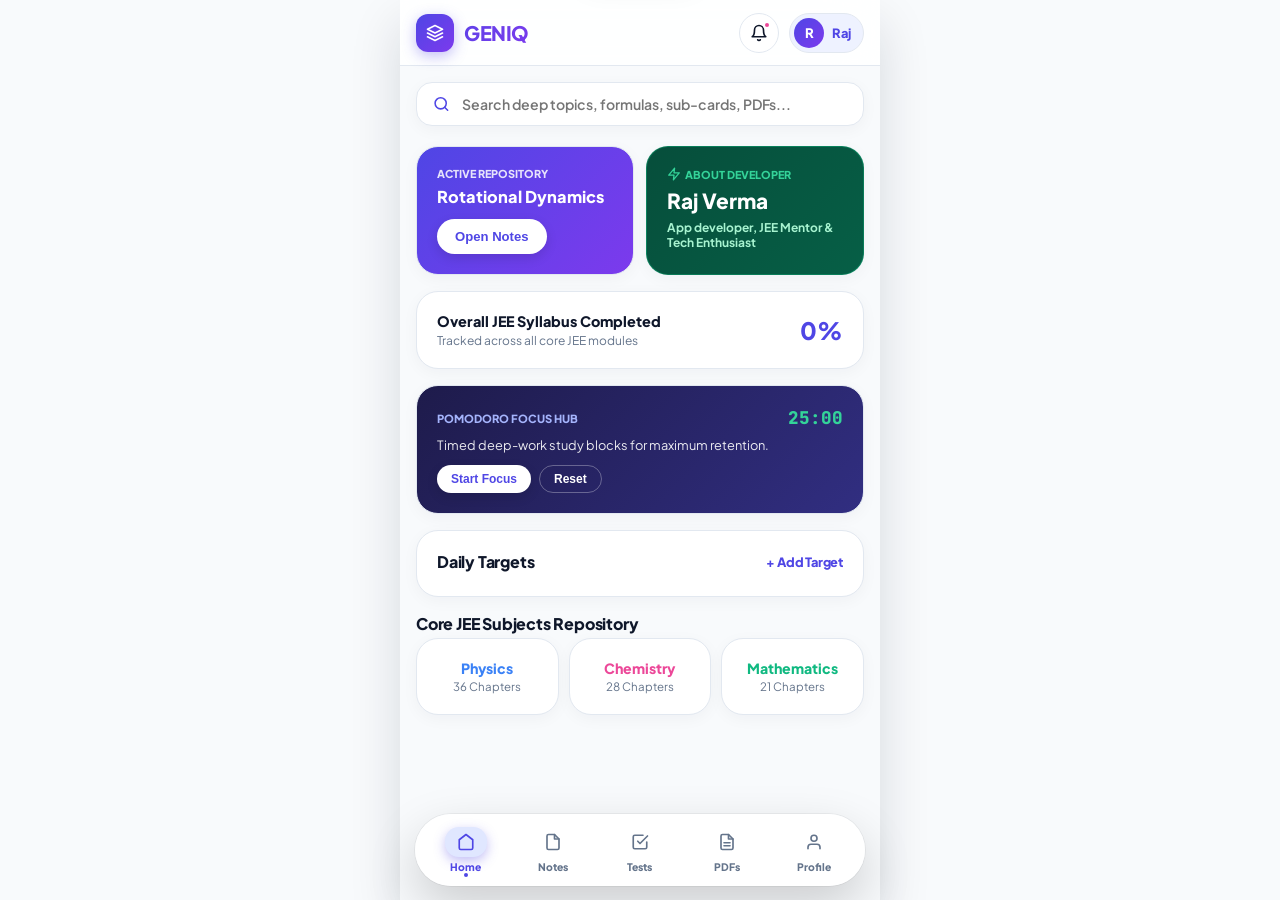
==== commit 775394e5: "New Formate For Test" ====
--- a/index.html
+++ b/index.html
@@ -929,7 +929,857 @@
 
 })();
 </script>
-  <script type="module" src="script.js"></script>
+  <script>
+    import { Physics } from "./DataNotes/physics.js";
+import { Chemistry } from "./DataNotes/chemistry.js";
+import { Mathematics } from "./DataNotes/mathematics.js";
+
+const ALL_CHAPTERS = {
+  Physics,
+  Chemistry,
+  Mathematics
+};
+
+/* ==========================================================================
+   PDF REPOSITORY DATA
+   ========================================================================== */
+const ALL_PDFS = [
+  {
+    id: "pdf1", title: "Maths Formula Handbook", subject: "Mathematics", size: "7.2 MB", pages: "70 Pages", badge: "CRITICAL",
+    gradient: "linear-gradient(135deg, #1e1b4b, #312e81)",
+    subCards: [
+      { subTitle: "Calculus Formula Sheet", desc: "Limits, Differentiation & Integration standard formulas" },
+      { subTitle: "Algebra & Trigonometry Shortcuts", desc: "Determinants, Quadratic roots & Series sum tricks" }
+    ]
+  },
+  {
+    id: "pdf2", title: "Physics Mechanics & Modern Physics", subject: "Physics", size: "4.2 MB", pages: "48 Pages", badge: "HIGH YIELD",
+    gradient: "linear-gradient(135deg, #064e3b, #065f46)",
+    subCards: [
+      { subTitle: "Rotation & Gravitation Summary", desc: "MOI values for standard shapes & Kepler laws" },
+      { subTitle: "Modern Physics Formulae", desc: "Photoelectric effect, Bohr radii & Decay laws" }
+    ]
+  },
+  {
+    id: "pdf3", title: "Organic Reactions & Mechanisms", subject: "Chemistry", size: "8.1 MB", pages: "85 Pages", badge: "MUST REVISE",
+    gradient: "linear-gradient(135deg, #7c3aed, #4f46e5)",
+    subCards: [
+      { subTitle: "Named Reactions Chart", desc: "Aldol, Cannizzaro, Reimer-Tiemann step-by-step" },
+      { subTitle: "Inorganic Periodic Trends", desc: "Anomalies, Ionization Energy & CFT splitting" }
+    ]
+  },
+  {
+    id: "pdf4", title: "JEE Main PYQ Compilation", subject: "PYQs", size: "9.6 MB", pages: "120 Pages", badge: "SOLVED",
+    gradient: "linear-gradient(135deg, #9333ea, #c026d3)",
+    subCards: [
+      { subTitle: "Maths & Physics 2024-2026 PYQs", desc: "Chapterwise organized solutions with shortcuts" }
+    ]
+  }
+];
+
+let state = {
+  authenticated: true,
+  user: { name: 'Raj Verma', class: 'Class 12', year: '2026', theme: 'light', selectedDate: new Date().toISOString().split('T')[0] },
+  tasks: [
+    { id: 1, title: 'Solve 10 Thermodynamics PYQs', sub: 'Chemistry • Class 11', completed: true },
+    { id: 2, title: 'Watch Organic Reaction Mechanism Video', sub: 'Chemistry • GOC', completed: false }
+  ],
+  notifications: [
+    { id: 1, title: '59 Core Chapters Fully Synced', desc: 'All physics, chemistry & math notes ready offline.', time: 'Today' },
+    { id: 2, title: 'Passcode 84000 System Active', desc: 'Platform security passcode active.', time: 'Just Now' }
+  ],
+  chapters: ALL_CHAPTERS,
+  pdfs: ALL_PDFS,
+  activeNoteFilter: 'All',
+  activeChapter: null,
+  activeSubCardIndex: 0
+};
+
+let pomodoroInterval = null;
+let pomodoroTimeLeft = 25 * 60;
+let pomodoroRunning = false;
+let currentActiveTab = 'home';
+let exitModalOpen = false;
+
+/* ==========================================================================
+   INITIALIZATION & STATE MANAGEMENT
+   ========================================================================== */
+document.addEventListener('DOMContentLoaded', () => {
+  loadState();
+  updateLoginStreak();
+  renderNotifications();
+  renderAppUI();
+  fillAuthInputs();
+  setupAndroidPerformanceAndExitTrap();
+});
+
+function loadState() {
+  try {
+    const u = localStorage.getItem('geniq_user'); if (u) state.user = JSON.parse(u);
+    const t = localStorage.getItem('geniq_tasks'); if (t) state.tasks = JSON.parse(t);
+    const n = localStorage.getItem('geniq_notifications'); if (n) state.notifications = JSON.parse(n);
+  } catch (e) { }
+}
+
+function saveState() {
+  localStorage.setItem('geniq_user', JSON.stringify(state.user));
+  localStorage.setItem('geniq_tasks', JSON.stringify(state.tasks));
+  localStorage.setItem('geniq_notifications', JSON.stringify(state.notifications));
+}
+
+function loginUser(isDemo = false) {
+  const pin = document.getElementById('authPinInput')?.value.trim();
+  if (!isDemo && pin !== '84000') {
+    showToast('Incorrect Passcode! Enter 84000');
+    return;
+  }
+
+  const name = document.getElementById('authNameInput')?.value.trim() || 'Raj Verma';
+  const cls = document.getElementById('authClassInput')?.value || 'Class 12';
+  const yr = document.getElementById('authYearInput')?.value || '2026';
+
+  state.user.name = name;
+  state.user.class = cls;
+  state.user.year = yr;
+
+  saveState();
+  document.getElementById('authOverlay')?.classList.remove('active');
+  renderAppUI();
+  showToast('Welcome back, ' + name + '!');
+}
+
+function logoutUser() {
+  document.getElementById('authOverlay')?.classList.add('active');
+  showToast('Logged out');
+}
+
+function updateLoginStreak() {
+  const todayStr = new Date().toDateString();
+  const lastLogin = localStorage.getItem('geniq_last_login');
+  let currentStreak = parseInt(localStorage.getItem('geniq_streak_count') || '1', 10);
+
+  if (lastLogin) {
+    const lastDate = new Date(lastLogin);
+    const todayDate = new Date(todayStr);
+    const diffDays = Math.round((todayDate - lastDate) / (1000 * 60 * 60 * 24));
+
+    if (diffDays === 1) {
+      currentStreak += 1;
+    } else if (diffDays > 1) {
+      currentStreak = 1;
+    }
+  } else {
+    currentStreak = 1;
+  }
+
+  localStorage.setItem('geniq_last_login', todayStr);
+  localStorage.setItem('geniq_streak_count', currentStreak.toString());
+
+  const streakElem = document.getElementById('streakDisplay');
+  if (streakElem) streakElem.textContent = `${currentStreak} Day${currentStreak > 1 ? 's' : ''}`;
+  const profileStreak = document.getElementById('profileStreakCount');
+  if (profileStreak) profileStreak.textContent = `${currentStreak} Day${currentStreak > 1 ? 's' : ''}`;
+}
+
+function fillAuthInputs() {
+  if (document.getElementById('authNameInput')) document.getElementById('authNameInput').value = state.user.name || 'Raj Verma';
+  if (document.getElementById('authClassInput')) document.getElementById('authClassInput').value = state.user.class || 'Class 12';
+  if (document.getElementById('authYearInput')) document.getElementById('authYearInput').value = state.user.year || '2026';
+  if (document.getElementById('profileDateSelector')) document.getElementById('profileDateSelector').value = state.user.selectedDate || new Date().toISOString().split('T')[0];
+  if (document.getElementById('profileYearSelector')) document.getElementById('profileYearSelector').value = state.user.year || '2026';
+}
+
+function updateThemeMeta() {
+  const isDark = state.user.theme === 'dark';
+  const themeColor = isDark ? '#070a12' : '#f8fafc';
+
+  document.querySelectorAll('meta[name="theme-color"]').forEach(meta => {
+    meta.setAttribute('content', themeColor);
+  });
+}
+
+function renderAppUI() {
+  const isDark = state.user.theme === 'dark';
+
+  if (isDark) {
+    document.body.classList.add('dark-theme');
+    if (document.getElementById('themeToggle')) document.getElementById('themeToggle').checked = true;
+  } else {
+    document.body.classList.remove('dark-theme');
+    if (document.getElementById('themeToggle')) document.getElementById('themeToggle').checked = false;
+  }
+
+  updateThemeMeta();
+
+  const firstName = (state.user.name || 'Raj').split(' ')[0];
+  const initial = firstName.charAt(0).toUpperCase();
+
+  if (document.getElementById('headerAvatar')) document.getElementById('headerAvatar').textContent = initial;
+  if (document.getElementById('profileAvatarBig')) document.getElementById('profileAvatarBig').textContent = initial;
+  if (document.getElementById('headerUserName')) document.getElementById('headerUserName').textContent = firstName;
+  if (document.getElementById('profileNameDisplay')) document.getElementById('profileNameDisplay').textContent = state.user.name || 'Raj Verma';
+  if (document.getElementById('profileGoalDisplay')) {
+    document.getElementById('profileGoalDisplay').textContent =
+      `${state.user.class || 'Class 12'} • JEE Target ${state.user.year || '2026'}`;
+  }
+
+  renderTasks();
+  renderSyllabusProgress();
+  renderNotes();
+  renderPDFs();
+}
+
+/* ==========================================================================
+   INSTANT TAB SWITCHING (NO SMOOTH SCROLL INTERFERENCE)
+   ========================================================================== */
+function switchTabUI(tabId) {
+  currentActiveTab = tabId;
+
+  const viewPanels = document.querySelectorAll('.view-panel');
+  for (let i = 0; i < viewPanels.length; i++) {
+    viewPanels[i].classList.remove('active');
+  }
+
+  const targetPanel = document.getElementById(`view-${tabId}`);
+  if (targetPanel) targetPanel.classList.add('active');
+
+  const dockItems = document.querySelectorAll('.dock-item');
+  for (let i = 0; i < dockItems.length; i++) {
+    dockItems[i].classList.remove('active');
+  }
+
+  const targetDock = (tabId === 'note-reader' || tabId === 'subcards') ? 'notes' : tabId;
+  const dockEl = document.getElementById(`dock-${targetDock}`);
+  if (dockEl) dockEl.classList.add('active');
+
+  document.getElementById('notifDrawer')?.classList.remove('active');
+  document.getElementById('universalSearchResults')?.classList.remove('active');
+
+  // Hard Reset Scroll instantly (NO smooth scroll interference)
+  window.scrollTo(0, 0);
+  document.documentElement.scrollTop = 0;
+  document.body.scrollTop = 0;
+}
+
+function switchTab(tabId, pushToHistory = true) {
+  if (exitModalOpen) closeExitModal();
+  switchTabUI(tabId);
+
+  if (pushToHistory) {
+    history.pushState({ tab: tabId }, '', '#' + tabId);
+  }
+}
+
+function toggleNotifs() {
+  document.getElementById('notifDrawer')?.classList.toggle('active');
+  const dot = document.getElementById('notifDot');
+  if (dot) dot.style.display = 'none';
+}
+
+function renderNotifications() {
+  const list = document.getElementById('notifList');
+  if (!list) return;
+
+  if (state.notifications.length === 0) {
+    list.innerHTML = `<div style="font-size:0.8rem; color:var(--text-sub); padding:10px;">No unread notifications.</div>`;
+    const dot = document.getElementById('notifDot');
+    if (dot) dot.style.display = 'none';
+    return;
+  }
+
+  const dot = document.getElementById('notifDot');
+  if (dot) dot.style.display = 'block';
+
+  let html = '';
+  state.notifications.forEach(n => {
+    html += `
+      <div style="font-size:0.8rem; background:var(--card-subtle); padding:12px; border-radius:12px; border:1px solid var(--border-color); margin-bottom:8px;">
+          <div style="display:flex; justify-content:space-between; align-items:center;">
+              <div style="font-weight:800;">${n.title}</div>
+              <span style="font-size:0.65rem; color:var(--text-muted);">${n.time}</span>
+          </div>
+          <div style="color:var(--text-sub); margin-top:3px;">${n.desc}</div>
+      </div>
+    `;
+  });
+  list.innerHTML = html;
+}
+
+function clearNotifs() {
+  state.notifications = [];
+  saveState();
+  renderNotifications();
+  showToast('Notifications cleared');
+}
+
+function togglePomodoroTimer() {
+  if (pomodoroRunning) {
+    clearInterval(pomodoroInterval);
+    pomodoroRunning = false;
+    showToast('Pomodoro Paused');
+  } else {
+    pomodoroRunning = true;
+    showToast('Pomodoro Timer Started! ⏱️');
+    pomodoroInterval = setInterval(() => {
+      if (pomodoroTimeLeft > 0) {
+        pomodoroTimeLeft--;
+        const mins = Math.floor(pomodoroTimeLeft / 60);
+        const secs = pomodoroTimeLeft % 60;
+        const display = document.getElementById('pomodoroTimerDisplay');
+        if (display) display.textContent = `${mins.toString().padStart(2, '0')}:${secs.toString().padStart(2, '0')}`;
+      } else {
+        clearInterval(pomodoroInterval);
+        pomodoroRunning = false;
+        showToast('Focus Session Complete!');
+      }
+    }, 1000);
+  }
+}
+
+function resetPomodoroTimer() {
+  clearInterval(pomodoroInterval);
+  pomodoroRunning = false;
+  pomodoroTimeLeft = 25 * 60;
+  const display = document.getElementById('pomodoroTimerDisplay');
+  if (display) display.textContent = '25:00';
+  showToast('Timer Reset');
+}
+
+/* ==========================================================================
+   NOTES & RICH SUB-CARDS RENDERING
+   ========================================================================== */
+function filterNotes(filter, btnEl) {
+  state.activeNoteFilter = filter;
+  if (btnEl && btnEl.parentElement) {
+    const buttons = btnEl.parentElement.querySelectorAll('.subject-tab');
+    buttons.forEach(b => b.classList.remove('active'));
+    btnEl.classList.add('active');
+  }
+  renderNotes();
+}
+
+function renderNotes() {
+  const container = document.getElementById('notesContainer');
+  if (!container) return;
+  const query = (document.getElementById('notesSearchInput')?.value || '').toLowerCase();
+
+  let allNotesList = [];
+  Object.keys(state.chapters).forEach(sub => {
+    state.chapters[sub].forEach((ch) => {
+      allNotesList.push({
+        id: ch.id,
+        subject: sub,
+        title: ch.title,
+        desc: `Class ${ch.class} • ${ch.desc}`,
+        done: ch.done,
+        chapter: ch
+      });
+    });
+  });
+
+  const filtered = allNotesList.filter(n => {
+    const matchCat = state.activeNoteFilter === 'All' || n.subject === state.activeNoteFilter;
+    const matchQuery = n.title.toLowerCase().includes(query) || n.desc.toLowerCase().includes(query);
+    return matchCat && matchQuery;
+  });
+
+  if (filtered.length === 0) {
+    container.innerHTML = `<p style="font-size:0.8rem; color:var(--text-sub); text-align:center; padding:20px;">No chapters found.</p>`;
+    return;
+  }
+
+  let htmlBuffer = '';
+  filtered.forEach(n => {
+    const cssSubClass = n.subject.toLowerCase();
+    const iconBgClass = n.subject === 'Physics' ? 'physics-icon-bg' : (n.subject === 'Chemistry' ? 'chem-icon-bg' : 'math-icon-bg');
+    const subCardsCount = n.chapter.subCards ? n.chapter.subCards.length : 0;
+
+    htmlBuffer += `
+      <div class="chapter-card-refined ${cssSubClass}" onclick="openSubCardsScreen('${n.id}', '${n.subject}')">
+          <div style="display:flex; align-items:center; gap:12px; flex:1;">
+              <div class="chapter-icon-wrapper ${iconBgClass}">
+                  <svg class="svg-icon" viewBox="0 0 24 24"><path d="M12 2L2 7l10 5 10-5-10-5zM2 17l10 5 10-5M2 12l10 5 10-5"/></svg>
+              </div>
+              <div>
+                  <div style="font-size:0.92rem; font-weight:800; color:var(--text-main);">${n.title}</div>
+                  <div style="font-size:0.72rem; color:var(--text-sub); margin-top:2px;">${n.desc}</div>
+              </div>
+          </div>
+          <div style="display:flex; flex-direction:column; align-items:flex-end; gap:4px; flex-shrink:0;">
+              <span style="font-size:0.68rem; font-weight:800; padding:4px 10px; border-radius:10px; background:var(--primary-light); color:var(--primary);">${subCardsCount} Sub-Cards</span>
+              <span style="font-size:0.7rem; color:var(--text-muted); font-weight:700;">Open →</span>
+          </div>
+      </div>
+    `;
+  });
+
+  container.innerHTML = htmlBuffer;
+}
+
+function openSubCardsScreen(chapterId, subject) {
+  const chapter = state.chapters[subject]?.find(c => c.id === chapterId);
+  if (!chapter) return;
+
+  state.activeChapter = { ...chapter, subject };
+
+  const header = document.getElementById('subCardsHeaderCard');
+  if (header) {
+    header.innerHTML = `
+      <span style="font-size:0.68rem; font-weight:800; color:var(--primary); text-transform:uppercase;">${subject} • CLASS ${chapter.class}</span>
+      <h2 style="font-size:1.25rem; font-weight:800; margin-top:4px;">${chapter.title}</h2>
+      <p style="font-size:0.8rem; color:var(--text-sub); margin-top:2px;">${chapter.desc}</p>
+    `;
+  }
+
+  const container = document.getElementById('subCardsContainer');
+  const subCardsCountBadge = document.getElementById('subCardCountBadge');
+
+  if (subCardsCountBadge) subCardsCountBadge.textContent = `${chapter.subCards ? chapter.subCards.length : 0} Available`;
+
+  if (container) {
+    if (chapter.subCards && chapter.subCards.length > 0) {
+      let htmlBuffer = '';
+      chapter.subCards.forEach((sc, idx) => {
+        htmlBuffer += `
+          <div class="sub-card-item-rich" onclick="openSubCardReader('${chapterId}', '${subject}', ${idx})">
+              <div style="display:flex; justify-content:space-between; align-items:center;">
+                  <span class="sub-card-badge-pill">${sc.badge || 'Topic Note'}</span>
+                  <span style="font-size:0.72rem; font-weight:800; color:var(--primary);">Explore Content →</span>
+              </div>
+              <div>
+                  <div style="font-size:0.98rem; font-weight:800; color:var(--text-main);">${sc.subTitle}</div>
+                  <div style="font-size:0.78rem; color:var(--text-sub); margin-top:3px;">${sc.desc}</div>
+              </div>
+          </div>
+        `;
+      });
+      container.innerHTML = htmlBuffer;
+    } else {
+      container.innerHTML = `<div style="font-size:0.8rem; color:var(--text-sub); text-align:center; padding:20px;">No sub-cards available for this chapter yet.</div>`;
+    }
+  }
+
+  switchTab('subcards');
+}
+
+function openSubCardReader(chapterId, subject, index) {
+  const chapter = state.chapters[subject]?.find(c => c.id === chapterId);
+  if (!chapter || !chapter.subCards || !chapter.subCards[index]) return;
+
+  state.activeSubCardIndex = index;
+  const sc = chapter.subCards[index];
+
+  const header = document.getElementById('readerHeaderCard');
+  if (header) {
+    header.innerHTML = `
+      <div style="display:flex; justify-content:space-between; align-items:center; margin-bottom:6px;">
+          <span style="font-size:0.68rem; font-weight:800; color:var(--primary); text-transform:uppercase;">${subject} • ${chapter.title}</span>
+          <span class="sub-card-badge-pill">${index + 1} of ${chapter.subCards.length}</span>
+      </div>
+      <h2 style="font-size:1.2rem; font-weight:800;">${sc.subTitle}</h2>
+      <p style="font-size:0.8rem; color:var(--text-sub); margin-top:2px;">${sc.desc}</p>
+    `;
+  }
+
+  const container = document.getElementById('readerContentContainer');
+  if (container) {
+    container.innerHTML = sc.content || `
+      <div class="rich-callout-box">
+         <strong>Overview:</strong> ${sc.desc}
+      </div>
+      <div class="rich-formula-box">
+         Fast innerHTML rendering active without observers or backdrop-filters.
+      </div>
+    `;
+  }
+
+  const prevBtn = document.getElementById('prevSubCardBtn');
+  const nextBtn = document.getElementById('nextSubCardBtn');
+
+  if (prevBtn) {
+    prevBtn.style.display = index > 0 ? 'inline-flex' : 'none';
+    prevBtn.onclick = () => openSubCardReader(chapterId, subject, index - 1);
+  }
+  if (nextBtn) {
+    nextBtn.style.display = index < chapter.subCards.length - 1 ? 'inline-flex' : 'none';
+    nextBtn.onclick = () => openSubCardReader(chapterId, subject, index + 1);
+  }
+
+  switchTab('note-reader');
+}
+
+/* ==========================================================================
+   PDF SECTION
+   ========================================================================== */
+function renderPDFs(query = '') {
+  const container = document.getElementById('pdfContainer');
+  if (!container) return;
+  const q = query.toLowerCase();
+
+  const filtered = state.pdfs.filter(p =>
+    p.title.toLowerCase().includes(q) ||
+    p.subject.toLowerCase().includes(q)
+  );
+
+  if (filtered.length === 0) {
+    container.innerHTML = `<div style="grid-column:1/-1; text-align:center; padding:20px; font-size:0.8rem; color:var(--text-sub);">No PDFs matching search.</div>`;
+    return;
+  }
+
+  let htmlBuffer = '';
+  filtered.forEach(p => {
+    htmlBuffer += `
+      <div class="pdf-card-enhanced">
+          <div class="pdf-card-banner" style="background: ${p.gradient};">
+              <div>
+                  <span class="pdf-badge">${p.badge}</span>
+                  <div style="font-size: 0.72rem; opacity: 0.85; margin-top: 4px;">${p.subject}</div>
+              </div>
+              <div style="font-size: 0.72rem; font-weight: 800; background: rgba(0,0,0,0.3); padding: 4px 8px; border-radius: 8px;">
+                  ${p.pages}
+              </div>
+          </div>
+          <div class="pdf-body">
+              <div style="font-size: 0.95rem; font-weight: 800; color: var(--text-main);">${p.title}</div>
+              <div style="font-size: 0.72rem; color: var(--text-sub);">Size: ${p.size} • Offline Ready</div>
+              <div style="display: flex; gap: 8px; margin-top: auto; padding-top: 8px;">
+                  <button class="btn-pill btn-primary" style="flex:1; padding:7px 12px; font-size:0.75rem;" onclick="showToast('Opening PDF...')">Read PDF</button>
+                  <button class="btn-pill btn-outline" style="padding:7px 10px; font-size:0.75rem;" onclick="showToast('Downloading...')">⬇</button>
+              </div>
+          </div>
+      </div>
+    `;
+  });
+
+  container.innerHTML = htmlBuffer;
+}
+
+/* ==========================================================================
+   SEARCH & TASKS
+   ========================================================================== */
+function handleUniversalSearch(q) {
+  const overlay = document.getElementById('universalSearchResults');
+  if (!overlay) return;
+
+  if (!q.trim()) {
+    overlay.classList.remove('active');
+    return;
+  }
+
+  const query = q.toLowerCase();
+  let matches = [];
+
+  Object.keys(state.chapters).forEach(sub => {
+    state.chapters[sub].forEach(ch => {
+      if (ch.title.toLowerCase().includes(query)) {
+        matches.push({ type: 'Chapter', title: ch.title, sub, id: ch.id });
+      }
+    });
+  });
+
+  state.pdfs.forEach(pdf => {
+    if (pdf.title.toLowerCase().includes(query)) {
+      matches.push({ type: 'PDF', title: pdf.title, sub: pdf.subject });
+    }
+  });
+
+  if (matches.length === 0) {
+    overlay.innerHTML = `<div style="padding:12px; font-size:0.8rem; color:var(--text-sub); text-align:center;">No results found</div>`;
+  } else {
+    let htmlBuffer = '';
+    matches.forEach(m => {
+      let clickAttr = m.type === 'Chapter' ? `openSubCardsScreen('${m.id}', '${m.sub}')` : `switchTab('pdfs')`;
+      htmlBuffer += `
+        <div class="search-result-item" onclick="${clickAttr}; document.getElementById('universalSearchResults').classList.remove('active');">
+            <div>
+                <div style="font-size:0.85rem; font-weight:800;">${m.title}</div>
+                <div style="font-size:0.72rem; color:var(--text-sub);">${m.sub}</div>
+            </div>
+            <span class="sub-card-badge-pill">${m.type}</span>
+        </div>
+      `;
+    });
+    overlay.innerHTML = htmlBuffer;
+  }
+  overlay.classList.add('active');
+}
+
+function renderTasks() {
+  const list = document.getElementById('taskList');
+  if (!list) return;
+
+  if (state.tasks.length === 0) {
+    list.innerHTML = `<p style="font-size:0.8rem; color:var(--text-sub); text-align:center; padding:10px;">No targets set.</p>`;
+    return;
+  }
+
+  let htmlBuffer = '';
+  state.tasks.forEach(t => {
+    htmlBuffer += `
+      <div class="task-item">
+          <div class="task-check ${t.completed ? 'completed' : ''}" onclick="toggleTask(${t.id})">
+              ${t.completed ? '✓' : ''}
+          </div>
+          <div>
+              <div class="task-title ${t.completed ? 'completed' : ''}">${t.title}</div>
+              <div style="font-size: 0.72rem; color: var(--text-sub); margin-top: 1px;">${t.sub}</div>
+          </div>
+      </div>
+    `;
+  });
+  list.innerHTML = htmlBuffer;
+}
+
+function toggleTask(id) {
+  const task = state.tasks.find(t => t.id === id);
+  if (task) {
+    task.completed = !task.completed;
+    saveState();
+    renderTasks();
+  }
+}
+
+function createTask() {
+  const title = document.getElementById('newTaskInput')?.value.trim();
+  const sub = document.getElementById('newTaskSubInput')?.value.trim() || 'General Target';
+  if (!title) {
+    showToast('Please enter target title');
+    return;
+  }
+  state.tasks.push({ id: Date.now(), title, sub, completed: false });
+  saveState();
+  renderTasks();
+  closeModal('addTaskModal');
+  if (document.getElementById('newTaskInput')) document.getElementById('newTaskInput').value = '';
+  showToast('Target added!');
+}
+
+function renderSyllabusProgress() {
+  let total = 0, done = 0;
+  Object.keys(state.chapters).forEach(s => {
+    state.chapters[s].forEach(c => {
+      total++;
+      if (c.done) done++;
+    });
+  });
+  const pct = total > 0 ? Math.round((done / total) * 100) : 0;
+  const elem = document.getElementById('overallPercentText');
+  if (elem) elem.textContent = `${pct}%`;
+}
+
+/* MODALS & HELPERS */
+function openAddTaskModal() { document.getElementById('addTaskModal')?.classList.add('active'); }
+function openEditProfileModal() {
+  if (document.getElementById('editNameInput')) document.getElementById('editNameInput').value = state.user.name || 'Raj Verma';
+  if (document.getElementById('editClassInput')) document.getElementById('editClassInput').value = state.user.class || 'Class 12';
+  if (document.getElementById('editYearInput')) document.getElementById('editYearInput').value = state.user.year || '2026';
+  document.getElementById('editProfileModal')?.classList.add('active');
+}
+function openAboutModal() { document.getElementById('aboutAppModal')?.classList.add('active'); }
+function closeModal(id) { document.getElementById(id)?.classList.remove('active'); }
+
+function saveProfile() {
+  state.user.name = document.getElementById('editNameInput')?.value.trim() || 'Raj Verma';
+  state.user.class = document.getElementById('editClassInput')?.value || 'Class 12';
+  state.user.year = document.getElementById('editYearInput')?.value || '2026';
+  saveState();
+  renderAppUI();
+  closeModal('editProfileModal');
+  showToast('Profile updated!');
+}
+
+function toggleTheme(isDark) {
+  state.user.theme = isDark ? 'dark' : 'light';
+  saveState();
+  renderAppUI();
+}
+
+function updateProfileDate(val) {
+  state.user.selectedDate = val;
+  saveState();
+  showToast('Target date set');
+}
+
+function updateProfileYear(val) {
+  state.user.year = val;
+  saveState();
+  renderAppUI();
+  showToast('Target year updated');
+}
+
+function exportLocalData() {
+  const dataStr = "data:text/json;charset=utf-8," + encodeURIComponent(JSON.stringify(state));
+  const downloadAnchor = document.createElement('a');
+  downloadAnchor.setAttribute("href", dataStr);
+  downloadAnchor.setAttribute("download", "GENIQ_UserData.json");
+  document.body.appendChild(downloadAnchor);
+  downloadAnchor.click();
+  downloadAnchor.remove();
+  showToast('Data exported');
+}
+
+function showToast(msg) {
+  const toast = document.getElementById('toast');
+  if (!toast) return;
+  toast.textContent = msg;
+  toast.classList.add('show');
+  setTimeout(() => toast.classList.remove('show'), 1800);
+}
+
+/* ==========================================================================
+   NO-LAG CUSTOM EXIT MODAL (NO BACKDROP-FILTER)
+   ========================================================================== */
+function injectExitModalUI() {
+  if (document.getElementById('customExitModal')) return;
+
+  const modalContainer = document.createElement('div');
+  modalContainer.id = 'customExitModal';
+  // Fast solid overlay with ZERO backdrop-filter GPU calculation
+  modalContainer.style.cssText = `
+    position: fixed;
+    top: 0; left: 0; width: 100vw; height: 100vh;
+    background: rgba(5, 8, 16, 0.94);
+    display: none;
+    align-items: center;
+    justify-content: center;
+    z-index: 999999;
+    padding: 20px;
+    box-sizing: border-box;
+  `;
+
+  modalContainer.innerHTML = `
+    <div id="customExitCard" style="
+      background: var(--card-bg, #ffffff);
+      border: 1px solid var(--border-color, #e2e8f0);
+      border-radius: 20px;
+      width: 100%;
+      max-width: 320px;
+      padding: 24px 20px;
+      text-align: center;
+    ">
+      <div style="
+        width: 50px; height: 50px;
+        background: rgba(239, 68, 68, 0.15);
+        color: #ef4444;
+        border-radius: 50%;
+        display: flex; align-items: center; justify-content: center;
+        margin: 0 auto 12px auto;
+        font-weight: 900;
+        font-size: 1.2rem;
+      ">✕</div>
+
+      <h3 style="margin: 0 0 6px 0; font-size: 1.1rem; font-weight: 800; color: var(--text-main, #0f172a);">App Exit Karein?</h3>
+      <p style="margin: 0 0 18px 0; font-size: 0.8rem; color: var(--text-sub, #64748b);">
+        Kya aap GenIQ App ko close karna chahte hain?
+      </p>
+
+      <div style="display: flex; gap: 10px;">
+        <button id="cancelExitModalBtn" style="
+          flex: 1; padding: 12px; border-radius: 12px;
+          border: 1px solid var(--border-color, #e2e8f0);
+          background: var(--card-subtle, #f1f5f9);
+          color: var(--text-main, #334155); font-weight: 700; font-size: 0.85rem;
+        ">Nahi</button>
+
+        <button id="confirmExitModalBtn" style="
+          flex: 1; padding: 12px; border-radius: 12px; border: none;
+          background: #ef4444; color: #ffffff; font-weight: 700; font-size: 0.85rem;
+        ">Haan, Exit</button>
+      </div>
+    </div>
+  `;
+
+  document.body.appendChild(modalContainer);
+
+  document.getElementById('cancelExitModalBtn').onclick = closeExitModal;
+  document.getElementById('confirmExitModalBtn').onclick = confirmExitApp;
+}
+
+function showExitModal() {
+  injectExitModalUI();
+  const modal = document.getElementById('customExitModal');
+  if (!modal || exitModalOpen) return;
+
+  exitModalOpen = true;
+  modal.style.display = 'flex';
+  history.pushState({ modal: 'exit' }, '', '#exit');
+}
+
+function closeExitModal() {
+  const modal = document.getElementById('customExitModal');
+  if (modal) modal.style.display = 'none';
+  exitModalOpen = false;
+}
+
+function confirmExitApp() {
+  closeExitModal();
+  if (window.navigator && window.navigator.app && typeof window.navigator.app.exitApp === 'function') {
+    window.navigator.app.exitApp();
+  } else if (window.Android && typeof window.Android.exitApp === 'function') {
+    window.Android.exitApp();
+  } else {
+    showToast('Exiting Application...');
+    setTimeout(() => { window.history.back(); }, 200);
+  }
+}
+
+/* ==========================================================================
+   ANDROID HARDWARE NAVIGATION STACK
+   ========================================================================== */
+function setupAndroidPerformanceAndExitTrap() {
+  injectExitModalUI();
+
+  if (!history.state) {
+    history.replaceState({ tab: 'home' }, '', '#home');
+  }
+
+  window.addEventListener('popstate', (e) => {
+    if (exitModalOpen) {
+      closeExitModal();
+      return;
+    }
+
+    if (e.state && e.state.tab) {
+      switchTabUI(e.state.tab);
+    } else {
+      if (currentActiveTab === 'home') {
+        showExitModal();
+      } else {
+        switchTab('home', false);
+      }
+    }
+  });
+}
+
+/* Global Scope Bindings */
+window.showToast = showToast;
+window.switchTab = switchTab;
+window.toggleTask = toggleTask;
+window.createTask = createTask;
+window.openAddTaskModal = openAddTaskModal;
+window.openEditProfileModal = openEditProfileModal;
+window.openAboutModal = openAboutModal;
+window.closeModal = closeModal;
+window.saveProfile = saveProfile;
+window.toggleTheme = toggleTheme;
+window.updateProfileDate = updateProfileDate;
+window.updateProfileYear = updateProfileYear;
+window.exportLocalData = exportLocalData;
+window.loginUser = loginUser;
+window.logoutUser = logoutUser;
+window.toggleNotifs = toggleNotifs;
+window.clearNotifs = clearNotifs;
+window.togglePomodoroTimer = togglePomodoroTimer;
+window.resetPomodoroTimer = resetPomodoroTimer;
+window.filterNotes = filterNotes;
+window.handleUniversalSearch = handleUniversalSearch;
+window.openSubCardsScreen = openSubCardsScreen;
+window.openSubCardReader = openSubCardReader;
+window.renderPDFs = renderPDFs;
+window.showExitModal = showExitModal;
+window.closeExitModal = closeExitModal;
+window.confirmExitApp = confirmExitApp;
+  </script>
   <script src="test.js"></script>
   </body>
 
--- a/test.css
+++ b/test.css
@@ -848,4 +848,129 @@
   font-size: 0.8rem;
   line-height: 1.5;
   margin-top: 10px;
+}
+
+/* =========================================================
+   GENIQ TEST — ANDROID SCROLL OPTIMIZATION
+   ========================================================= */
+
+/* Test screen should scroll naturally with the page */
+.geniq-test-screen {
+    width: 100%;
+    max-width: 100%;
+    overflow: visible;
+
+    /* Android touch scrolling */
+    touch-action: pan-y;
+    overscroll-behavior-x: none;
+
+    /* Hide scrollbar */
+    scrollbar-width: none;
+    -ms-overflow-style: none;
+}
+
+.geniq-test-screen::-webkit-scrollbar {
+    display: none;
+    width: 0;
+    height: 0;
+}
+
+
+/* Horizontal toggle/chip scrolling */
+.geniq-test-toggle-group,
+.geniq-test-quick-chips {
+    -webkit-overflow-scrolling: touch;
+    overscroll-behavior-x: contain;
+
+    scrollbar-width: none;
+    -ms-overflow-style: none;
+
+    touch-action: pan-x;
+}
+
+.geniq-test-toggle-group::-webkit-scrollbar,
+.geniq-test-quick-chips::-webkit-scrollbar {
+    display: none;
+    width: 0;
+    height: 0;
+}
+
+
+/* Chapter dropdown */
+.geniq-test-chapter-list {
+    -webkit-overflow-scrolling: touch;
+    overscroll-behavior: contain;
+
+    scrollbar-width: none;
+    -ms-overflow-style: none;
+
+    touch-action: pan-y;
+}
+
+.geniq-test-chapter-list::-webkit-scrollbar {
+    display: none;
+    width: 0;
+    height: 0;
+}
+
+
+/* Question palette */
+.geniq-test-palette-grid {
+    -webkit-overflow-scrolling: touch;
+    overscroll-behavior: contain;
+
+    scrollbar-width: none;
+    -ms-overflow-style: none;
+
+    touch-action: pan-y;
+}
+
+.geniq-test-palette-grid::-webkit-scrollbar {
+    display: none;
+    width: 0;
+    height: 0;
+}
+
+
+/* Prevent accidental horizontal overflow */
+.geniq-test-card,
+.geniq-test-header-card,
+.geniq-test-layout-grid,
+.geniq-test-review-container {
+    max-width: 100%;
+    min-width: 0;
+}
+
+
+/* Better mobile touch response */
+.geniq-test-btn,
+.geniq-test-option-btn,
+.geniq-test-chip,
+.geniq-test-toggle-btn,
+.geniq-test-step-btn,
+.geniq-test-palette-btn {
+    -webkit-tap-highlight-color: transparent;
+    touch-action: manipulation;
+}
+
+
+/* Android mobile */
+@media (max-width: 599px) {
+
+    .geniq-test-card {
+        width: 100%;
+        box-sizing: border-box;
+    }
+
+    .geniq-test-layout-grid {
+        display: block;
+    }
+
+    .geniq-test-actions-row {
+        width: 100%;
+    }
+
+    .geniq-test-actions-row .geniq-test-btn {
+        min-width: 0;
+    }
 }
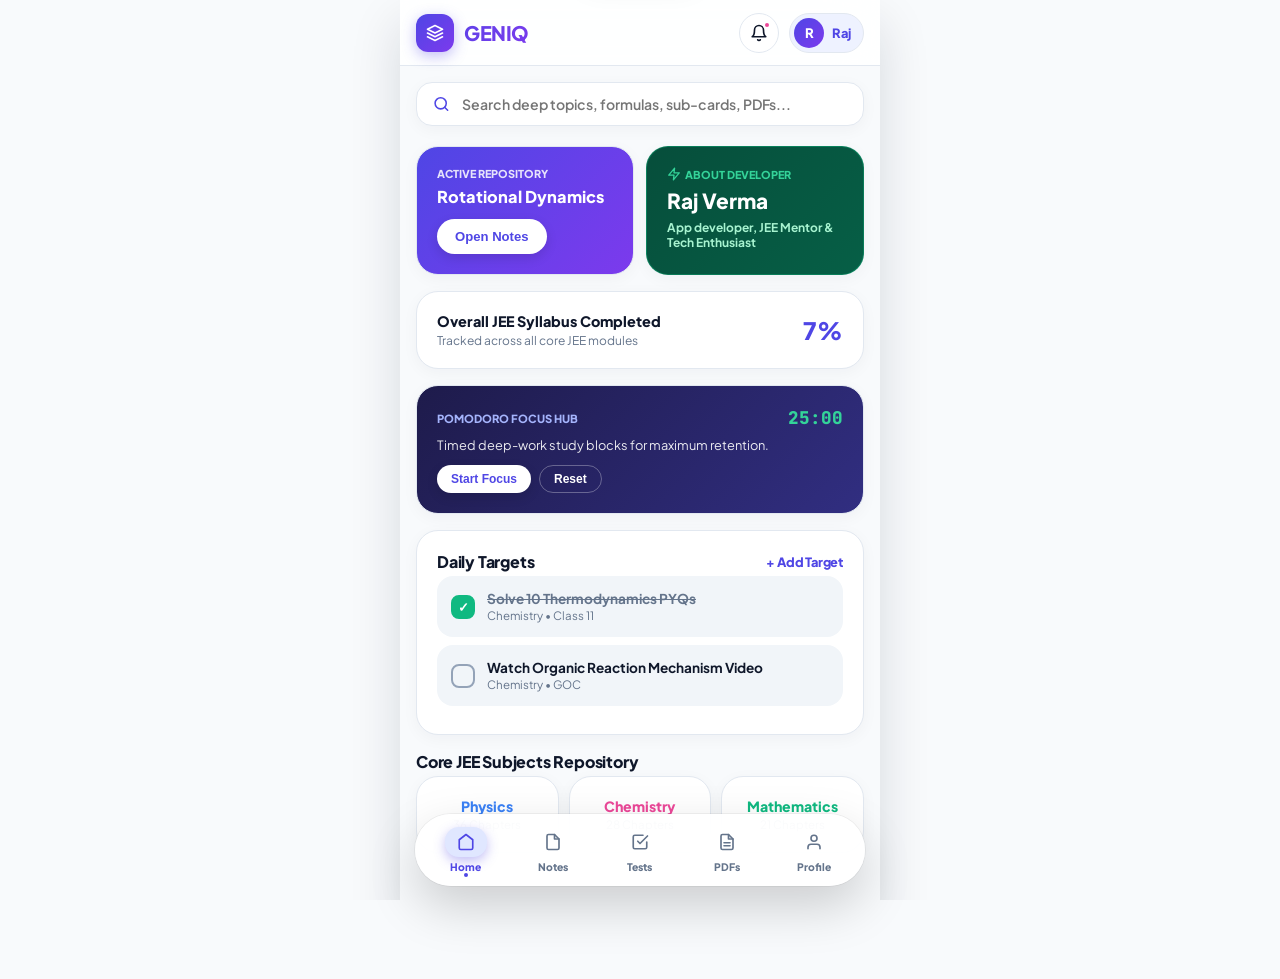
==== commit d4a6e4d1: "New Formate For Test" ====
--- a/index.html
+++ b/index.html
@@ -929,7 +929,7 @@
 
 })();
 </script>
-  <script>
+  <script type="module">
     import { Physics } from "./DataNotes/physics.js";
 import { Chemistry } from "./DataNotes/chemistry.js";
 import { Mathematics } from "./DataNotes/mathematics.js";
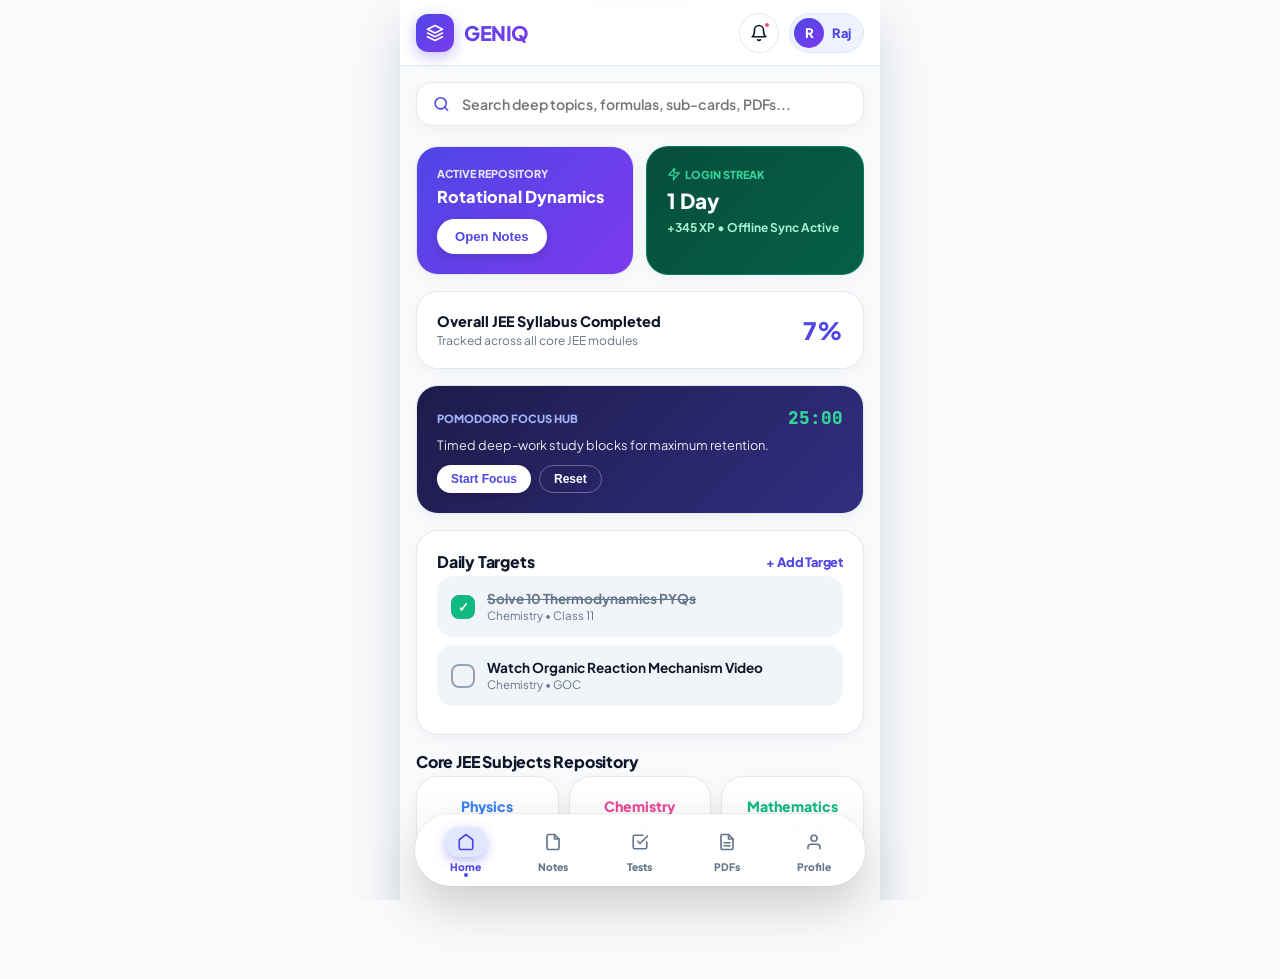
==== commit 681bf221: "New Formate For Test" ====
--- a/index.html
+++ b/index.html
@@ -1,4 +1,3 @@
-
 <!DOCTYPE html>
 <html lang="hi">
 
@@ -58,30 +57,1554 @@
   <link
     href="https://fonts.googleapis.com/css2?family=Plus+Jakarta+Sans:wght@400;500;600;700;800;900&family=JetBrains+Mono:wght@500;700;800&display=swap"
     rel="stylesheet">
-  <!-- PWA / Mobile App -->
-<meta name="viewport"
-      content="width=device-width, initial-scale=1.0, maximum-scale=1.0, user-scalable=no">
-
-<meta name="theme-color" content="#0B1020">
-<meta name="mobile-web-app-capable" content="yes">
-<meta name="apple-mobile-web-app-capable" content="yes">
-<meta name="apple-mobile-web-app-status-bar-style" content="black-translucent">
-
-<!-- Disable browser touch-action behaviors -->
-<style>
-  html,
-  body {
-    overscroll-behavior-y: none;
-    overscroll-behavior-x: none;
+
+  <style>
+    /* ==========================================================================
+           ANDROID-FIRST ULTRA GLASSMORPHIC DESIGN SYSTEM v3.0
+           ========================================================================== */
+    :root {
+      --bg-main: #f8fafc;
+      --card-bg: #ffffff;
+      --card-subtle: #f1f5f9;
+      --card-glass: rgba(255, 255, 255, 0.88);
+      --dock-glass: rgba(255, 255, 255, 0.92);
+      --text-main: #0f172a;
+      --text-sub: #64748b;
+      --text-muted: #94a3b8;
+
+      --primary: #4f46e5;
+      --primary-gradient: linear-gradient(135deg, #4f46e5 0%, #7c3aed 100%);
+      --primary-light: #eef2ff;
+      --primary-container: #e0e7ff;
+      --glow-color: rgba(79, 70, 229, 0.35);
+
+      --accent-green: #10b981;
+      --accent-amber: #f59e0b;
+      --accent-pink: #ec4899;
+      --accent-blue: #3b82f6;
+      --accent-purple: #8b5cf6;
+      --accent-cyan: #06b6d4;
+
+      --border-color: #e2e8f0;
+      --divider: #f1f5f9;
+
+      --radius-xl: 32px;
+      --radius-lg: 22px;
+      --radius-md: 16px;
+      --radius-sm: 12px;
+
+      --shadow-sm: 0 4px 16px rgba(15, 23, 42, 0.04);
+      --shadow-md: 0 12px 28px rgba(15, 23, 42, 0.08);
+      --shadow-lg: 0 24px 48px rgba(15, 23, 42, 0.14);
+
+      --font-main: 'Plus Jakarta Sans', -apple-system, sans-serif;
+      --font-mono: 'JetBrains Mono', monospace;
+      --transition: all 0.25s cubic-bezier(0.16, 1, 0.3, 1);
+
+      --jee-bg-card: #0f172a;
+      --jee-text-main: #f1f5f9;
+      --jee-text-sub: #f8fafc;
+      --jee-text-muted: #94a3b8;
+      --jee-border-color: #334155;
+      --jee-shadow: 0 4px 20px rgba(0, 0, 0, 0.4);
+
+      --jee-table-header-bg: linear-gradient(135deg, #1e40af, #3b82f6);
+      --jee-table-header-text: #ffffff;
+      --jee-table-row-even: #1e293b;
+      --jee-table-row-hover: #334155;
+      --jee-table-border: #1e293b;
+
+      --jee-unit-bg: #0c4a6e;
+      --jee-unit-text: #7dd3fc;
+      --jee-unit-border: #0284c7;
+
+      --jee-dim-bg: #14532d;
+      --jee-dim-text: #86efac;
+      --jee-dim-border: #16a34a;
+
+      --jee-code-bg: #334155;
+      --jee-code-text: #e2e8f0;
+
+      --jee-blue-bg: rgba(30, 58, 138, 0.25);
+      --jee-blue-border: #1e40af;
+      --jee-blue-accent: #60a5fa;
+      --jee-blue-text: #93c5fd;
+
+      --jee-purple-bg: rgba(88, 28, 135, 0.25);
+      --jee-purple-border: #6b21a8;
+      --jee-purple-accent: #c084fc;
+      --jee-purple-text: #e9d5ff;
+
+      --jee-amber-bg: rgba(120, 53, 15, 0.25);
+      --jee-amber-border: #92400e;
+      --jee-amber-accent: #fbbf24;
+      --jee-amber-text: #fde68a;
+      --jee-tag-bg: #1e293b;
+      --jee-tag-text: #fde68a;
+
+      --jee-red-bg: rgba(127, 29, 29, 0.25);
+      --jee-red-border: #991b1b;
+      --jee-red-accent: #f87171;
+      --jee-red-text: #fca5a5;
+      --jee-bg-card: #ffffff;
+      --jee-text-main: #1e293b;
+      --jee-text-sub: #0f172a;
+      --jee-text-muted: #475569;
+      --jee-border-color: #e2e8f0;
+      --jee-shadow: 0 4px 14px rgba(0, 0, 0, 0.04);
+
+      /* Table Colors */
+      --jee-table-header-bg: linear-gradient(135deg, #1e3a8a, #2563eb);
+      --jee-table-header-text: #ffffff;
+      --jee-table-row-even: #f8fafc;
+      --jee-table-row-hover: #f1f5f9;
+      --jee-table-border: #f1f5f9;
+
+      /* Badges & Pills */
+      --jee-unit-bg: #e0f2fe;
+      --jee-unit-text: #0369a1;
+      --jee-unit-border: #bae6fd;
+
+      --jee-dim-bg: #f0fdf4;
+      --jee-dim-text: #15803d;
+      --jee-dim-border: #bbf7d0;
+
+      --jee-code-bg: #f1f5f9;
+      --jee-code-text: #334155;
+
+      /* Box Themes */
+      --jee-blue-bg: #eff6ff;
+      --jee-blue-border: #dbeafe;
+      --jee-blue-accent: #3b82f6;
+      --jee-blue-text: #1d4ed8;
+
+      --jee-purple-bg: linear-gradient(135deg, #f3e8ff, #faf5ff);
+      --jee-purple-border: #e9d5ff;
+      --jee-purple-accent: #a855f7;
+      --jee-purple-text: #7e22ce;
+
+      --jee-amber-bg: linear-gradient(135deg, #fffbeb, #fef3c7);
+      --jee-amber-border: #fde68a;
+      --jee-amber-accent: #f59e0b;
+      --jee-amber-text: #b45309;
+      --jee-tag-bg: #ffffff;
+      --jee-tag-text: #78350f;
+
+      --jee-red-bg: #fef2f2;
+      --jee-red-border: #fee2e2;
+      --jee-red-accent: #ef4444;
+      --jee-red-text: #991b1b;
+    }
+
+    body.dark-theme {
+      --bg-main: #070a12;
+      --card-bg: #121929;
+      --card-subtle: #1a2336;
+      --card-glass: rgba(18, 25, 41, 0.90);
+      --dock-glass: rgba(18, 25, 41, 0.95);
+      --text-main: #f8fafc;
+      --text-sub: #94a3b8;
+      --text-muted: #64748b;
+
+      --primary: #6366f1;
+      --primary-gradient: linear-gradient(135deg, #6366f1 0%, #a855f7 100%);
+      --primary-light: #1e1b4b;
+      --primary-container: #2e2a72;
+      --glow-color: rgba(99, 102, 241, 0.45);
+
+      --border-color: rgba(255, 255, 255, 0.08);
+      --divider: #1e293b;
+
+      --shadow-sm: 0 4px 16px rgba(0, 0, 0, 0.3);
+      --shadow-md: 0 12px 28px rgba(0, 0, 0, 0.5);
+      --shadow-lg: 0 24px 48px rgba(0, 0, 0, 0.7);
+      --jee-bg-card: #0f172a;
+      --jee-text-main: #f1f5f9;
+      --jee-text-sub: #f8fafc;
+      --jee-text-muted: #94a3b8;
+      --jee-border-color: #334155;
+      --jee-shadow: 0 4px 20px rgba(0, 0, 0, 0.4);
+
+      /* Table Colors */
+      --jee-table-header-bg: linear-gradient(135deg, #1e40af, #3b82f6);
+      --jee-table-header-text: #ffffff;
+      --jee-table-row-even: #1e293b;
+      --jee-table-row-hover: #334155;
+      --jee-table-border: #1e293b;
+
+      /* Badges & Pills */
+      --jee-unit-bg: #0c4a6e;
+      --jee-unit-text: #7dd3fc;
+      --jee-unit-border: #0284c7;
+
+      --jee-dim-bg: #14532d;
+      --jee-dim-text: #86efac;
+      --jee-dim-border: #16a34a;
+
+      --jee-code-bg: #334155;
+      --jee-code-text: #e2e8f0;
+
+      /* Box Themes (Dark Variants) */
+      --jee-blue-bg: rgba(30, 58, 138, 0.25);
+      --jee-blue-border: #1e40af;
+      --jee-blue-accent: #60a5fa;
+      --jee-blue-text: #93c5fd;
+
+      --jee-purple-bg: rgba(88, 28, 135, 0.25);
+      --jee-purple-border: #6b21a8;
+      --jee-purple-accent: #c084fc;
+      --jee-purple-text: #e9d5ff;
+
+      --jee-amber-bg: rgba(120, 53, 15, 0.25);
+      --jee-amber-border: #92400e;
+      --jee-amber-accent: #fbbf24;
+      --jee-amber-text: #fde68a;
+      --jee-tag-bg: #1e293b;
+      --jee-tag-text: #fde68a;
+
+      --jee-red-bg: rgba(127, 29, 29, 0.25);
+      --jee-red-border: #991b1b;
+      --jee-red-accent: #f87171;
+      --jee-red-text: #fca5a5;
+    }
+
+    * {
+      box-sizing: border-box;
+      margin: 0;
+      padding: 0;
+      -webkit-tap-highlight-color: transparent;
+      user-select: none;
+    }
+
+    html,
+    body {
+      height: 100%;
+      background-color: var(--bg-main);
+      color: var(--text-main);
+      font-family: var(--font-main);
+      overflow-x: hidden;
+      transition: background-color 0.3s ease, color 0.3s ease;
+    }
+
+    body {
+      display: flex;
+      justify-content: center;
+      align-items: flex-start;
+    }
+
+    .app-viewport {
+      width: 100%;
+      max-width: 480px;
+      min-height: 100vh;
+      background-color: var(--bg-main);
+      display: flex;
+      flex-direction: column;
+      position: relative;
+      box-shadow: var(--shadow-lg);
+      padding-top: env(safe-area-inset-top);
+      padding-bottom: max(110px, env(safe-area-inset-bottom));
+    }
+
+    .app-header {
+      position: sticky;
+      top: 0;
+      z-index: 100;
+      background: var(--card-glass);
+      backdrop-filter: blur(24px) saturate(180%);
+      -webkit-backdrop-filter: blur(24px) saturate(180%);
+      height: calc(66px + env(safe-area-inset-top));
+      padding: env(safe-area-inset-top) 16px 0 16px;
+      display: flex;
+      justify-content: space-between;
+      align-items: center;
+      border-bottom: 1px solid var(--border-color);
+    }
+
+    .brand-logo {
+      display: flex;
+      align-items: center;
+      gap: 10px;
+      font-weight: 800;
+      font-size: 1.25rem;
+      letter-spacing: -0.5px;
+      background: var(--primary-gradient);
+      background-clip: text;
+      -webkit-background-clip: text;
+      -webkit-text-fill-color: transparent;
+      cursor: pointer;
+    }
+
+    .brand-icon {
+      width: 38px;
+      height: 38px;
+      border-radius: 12px;
+      background: var(--primary-gradient);
+      display: flex;
+      align-items: center;
+      justify-content: center;
+      color: #ffffff;
+      box-shadow: 0 4px 14px var(--glow-color);
+    }
+
+    .header-actions {
+      display: flex;
+      align-items: center;
+      gap: 10px;
+    }
+
+    .icon-btn {
+      background: var(--card-bg);
+      border: 1px solid var(--border-color);
+      color: var(--text-main);
+      width: 40px;
+      height: 40px;
+      border-radius: 50%;
+      display: flex;
+      align-items: center;
+      justify-content: center;
+      cursor: pointer;
+      position: relative;
+      transition: var(--transition);
+    }
+
+    .icon-btn:active {
+      transform: scale(0.9);
+    }
+
+    .notif-dot {
+      position: absolute;
+      top: 7px;
+      right: 7px;
+      width: 8px;
+      height: 8px;
+      border-radius: 50%;
+      background-color: var(--accent-pink);
+      border: 2px solid var(--card-bg);
+    }
+
+    .user-pill {
+      display: flex;
+      align-items: center;
+      gap: 8px;
+      background: var(--primary-light);
+      padding: 4px 12px 4px 4px;
+      border-radius: 22px;
+      cursor: pointer;
+      border: 1px solid var(--border-color);
+      transition: var(--transition);
+    }
+
+    .user-pill:active {
+      transform: scale(0.94);
+    }
+
+    .user-avatar-sm {
+      width: 30px;
+      height: 30px;
+      border-radius: 50%;
+      background: var(--primary-gradient);
+      color: #ffffff;
+      display: flex;
+      align-items: center;
+      justify-content: center;
+      font-size: 0.82rem;
+      font-weight: 800;
+    }
+
+    .user-pill-name {
+      font-size: 0.8rem;
+      font-weight: 800;
+      color: var(--primary);
+    }
+
+    .notif-drawer {
+      position: fixed;
+      top: 74px;
+      right: 16px;
+      width: calc(100% - 32px);
+      max-width: 360px;
+      background: var(--card-glass);
+      backdrop-filter: blur(28px);
+      -webkit-backdrop-filter: blur(28px);
+      border-radius: var(--radius-lg);
+      border: 1px solid var(--border-color);
+      box-shadow: var(--shadow-lg);
+      padding: 16px;
+      z-index: 150;
+      display: none;
+      flex-direction: column;
+      gap: 12px;
+      animation: fadeIn 0.22s cubic-bezier(0.16, 1, 0.3, 1);
+    }
+
+    .notif-drawer.active {
+      display: flex;
+    }
+
+    .universal-search-container {
+      position: relative;
+      margin-bottom: 4px;
+    }
+
+    .search-box-advanced {
+      background-color: var(--card-bg);
+      border-radius: var(--radius-md);
+      padding: 12px 16px;
+      display: flex;
+      align-items: center;
+      gap: 12px;
+      box-shadow: var(--shadow-sm);
+      border: 1px solid var(--border-color);
+      transition: var(--transition);
+    }
+
+    .search-box-advanced:focus-within {
+      border-color: var(--primary);
+      box-shadow: 0 0 0 3px var(--glow-color);
+    }
+
+    .search-box-advanced input {
+      border: none;
+      outline: none;
+      width: 100%;
+      font-size: 0.88rem;
+      color: var(--text-main);
+      background: transparent;
+      font-family: var(--font-main);
+      font-weight: 600;
+    }
+
+    .search-results-overlay {
+      position: absolute;
+      top: 110%;
+      left: 0;
+      right: 0;
+      background: var(--card-glass);
+      backdrop-filter: blur(28px) saturate(180%);
+      -webkit-backdrop-filter: blur(28px) saturate(180%);
+      border: 1px solid var(--border-color);
+      border-radius: var(--radius-lg);
+      box-shadow: var(--shadow-lg);
+      max-height: 420px;
+      overflow-y: auto;
+      z-index: 120;
+      display: none;
+      flex-direction: column;
+      padding: 10px;
+      gap: 8px;
+    }
+
+    .search-results-overlay.active {
+      display: flex;
+    }
+
+    .search-result-item {
+      padding: 12px;
+      border-radius: var(--radius-md);
+      background: var(--card-bg);
+      border: 1px solid var(--border-color);
+      display: flex;
+      align-items: center;
+      justify-content: space-between;
+      cursor: pointer;
+      transition: var(--transition);
+    }
+
+    .search-result-item:hover,
+    .search-result-item:active {
+      background: var(--primary-light);
+      border-color: var(--primary);
+    }
+
+    .view-panel {
+      display: none;
+      padding: 16px;
+      flex-direction: column;
+      gap: 16px;
+      animation: fadeIn 0.25s cubic-bezier(0.16, 1, 0.3, 1);
+    }
+
+    .view-panel.active {
+      display: flex;
+    }
+
+    @keyframes fadeIn {
+      from {
+        opacity: 0;
+        transform: translateY(8px) scale(0.99);
+      }
+
+      to {
+        opacity: 1;
+        transform: translateY(0) scale(1);
+      }
+    }
+
+    .card {
+      background-color: var(--card-bg);
+      border-radius: var(--radius-lg);
+      padding: 20px;
+      box-shadow: var(--shadow-sm);
+      border: 1px solid var(--border-color);
+      transition: var(--transition);
+    }
+
+    /* CHAPTER & SUB-CARD REFINED CARDS */
+    .chapter-card-refined {
+      background-color: var(--card-bg);
+      border-radius: var(--radius-lg);
+      box-shadow: var(--shadow-sm);
+      border: 1px solid var(--border-color);
+      transition: var(--transition);
+      position: relative;
+      overflow: hidden;
+      display: flex;
+      align-items: center;
+      justify-content: space-between;
+      padding: 16px 18px;
+      cursor: pointer;
+    }
+
+    .chapter-card-refined:active {
+      transform: scale(0.98);
+    }
+
+    .chapter-card-refined::before {
+      content: '';
+      position: absolute;
+      left: 0;
+      top: 0;
+      bottom: 0;
+      width: 5px;
+    }
+
+    .chapter-card-refined.physics::before {
+      background: var(--accent-blue);
+    }
+
+    .chapter-card-refined.chemistry::before {
+      background: var(--accent-pink);
+    }
+
+    .chapter-card-refined.math::before,
+    .chapter-card-refined.mathematics::before {
+      background: var(--accent-green);
+    }
+
+    .chapter-icon-wrapper {
+      width: 44px;
+      height: 44px;
+      border-radius: 14px;
+      display: flex;
+      align-items: center;
+      justify-content: center;
+      flex-shrink: 0;
+    }
+
+    .physics-icon-bg {
+      background: rgba(59, 130, 246, 0.12);
+      color: var(--accent-blue);
+    }
+
+    .chem-icon-bg {
+      background: rgba(236, 72, 153, 0.12);
+      color: var(--accent-pink);
+    }
+
+    .math-icon-bg {
+      background: rgba(16, 185, 129, 0.12);
+      color: var(--accent-green);
+    }
+
+    /* RICH SUBCARD UI ENHANCEMENTS */
+    .sub-card-item-rich {
+      background: var(--card-bg);
+      border: 1px solid var(--border-color);
+      border-radius: var(--radius-lg);
+      padding: 18px;
+      display: flex;
+      flex-direction: column;
+      gap: 12px;
+      cursor: pointer;
+      transition: var(--transition);
+      box-shadow: var(--shadow-sm);
+      position: relative;
+      overflow: hidden;
+    }
+
+    .sub-card-item-rich:hover,
+    .sub-card-item-rich:active {
+      border-color: var(--primary);
+      box-shadow: var(--shadow-md);
+      transform: translateY(-2px);
+    }
+
+    .sub-card-badge-pill {
+      font-size: 0.68rem;
+      font-weight: 800;
+      padding: 4px 10px;
+      border-radius: 8px;
+      background: var(--primary-container);
+      color: var(--primary);
+      white-space: nowrap;
+    }
+
+    .rich-formula-box {
+      background: var(--card-subtle);
+      border-left: 4px solid var(--primary);
+      padding: 12px 14px;
+      border-radius: var(--radius-sm);
+      font-family: var(--font-mono);
+      font-size: 0.82rem;
+      color: var(--text-main);
+      margin: 10px 0;
+      line-height: 1.6;
+      overflow-x: auto;
+    }
+
+    .rich-callout-box {
+      background: rgba(16, 185, 129, 0.08);
+      border: 1px solid rgba(16, 185, 129, 0.3);
+      padding: 12px 14px;
+      border-radius: var(--radius-md);
+      font-size: 0.8rem;
+      color: var(--text-main);
+      margin: 8px 0;
+      line-height: 1.5;
+    }
+
+    .rich-list {
+      margin-left: 18px;
+      margin-top: 6px;
+      margin-bottom: 6px;
+      font-size: 0.84rem;
+      color: var(--text-main);
+      line-height: 1.7;
+    }
+
+    /* ENHANCED PDF CARD UI */
+    .pdf-card-enhanced {
+      background: var(--card-bg);
+      border-radius: var(--radius-lg);
+      border: 1px solid var(--border-color);
+      box-shadow: var(--shadow-sm);
+      transition: var(--transition);
+      display: flex;
+      flex-direction: column;
+      overflow: hidden;
+      position: relative;
+    }
+
+    .pdf-card-enhanced:hover {
+      border-color: var(--primary);
+      box-shadow: var(--shadow-md);
+      transform: translateY(-3px);
+    }
+
+    .pdf-card-banner {
+      padding: 14px 16px;
+      color: #ffffff;
+      display: flex;
+      justify-content: space-between;
+      align-items: center;
+    }
+
+    .pdf-badge {
+      font-size: 0.65rem;
+      font-weight: 800;
+      padding: 3px 8px;
+      border-radius: 6px;
+      background: rgba(255, 255, 255, 0.25);
+      backdrop-filter: blur(8px);
+      text-transform: uppercase;
+    }
+
+    .pdf-body {
+      padding: 16px;
+      display: flex;
+      flex-direction: column;
+      gap: 10px;
+      flex: 1;
+    }
+
+    .section-title {
+      font-size: 1rem;
+      font-weight: 800;
+      color: var(--text-main);
+      display: flex;
+      justify-content: space-between;
+      align-items: center;
+      margin-bottom: 4px;
+      letter-spacing: -0.2px;
+    }
+
+    .section-title span.action-link {
+      font-size: 0.8rem;
+      color: var(--primary);
+      font-weight: 800;
+      cursor: pointer;
+    }
+
+    .grid-2 {
+      display: grid;
+      grid-template-columns: 1fr 1fr;
+      gap: 12px;
+    }
+
+    .grid-3 {
+      display: grid;
+      grid-template-columns: repeat(3, 1fr);
+      gap: 10px;
+    }
+
+    .btn-pill {
+      display: inline-flex;
+      align-items: center;
+      justify-content: center;
+      gap: 6px;
+      padding: 10px 18px;
+      border-radius: 26px;
+      font-size: 0.82rem;
+      font-weight: 800;
+      border: none;
+      cursor: pointer;
+      transition: var(--transition);
+    }
+
+    .btn-pill:active {
+      transform: scale(0.94);
+    }
+
+    .btn-white {
+      background-color: #ffffff;
+      color: var(--primary);
+      box-shadow: 0 4px 12px rgba(0, 0, 0, 0.12);
+    }
+
+    .btn-primary {
+      background: var(--primary-gradient);
+      color: #ffffff;
+      box-shadow: 0 4px 14px var(--glow-color);
+    }
+
+    .btn-outline {
+      background: transparent;
+      border: 1px solid var(--border-color);
+      color: var(--text-main);
+    }
+
+    .btn-danger {
+      background: rgba(239, 68, 68, 0.1);
+      color: #ef4444;
+      border: 1px solid rgba(239, 68, 68, 0.2);
+    }
+
+    .subject-tabs {
+      display: flex;
+      gap: 8px;
+      overflow-x: auto;
+      padding-bottom: 4px;
+      scrollbar-width: none;
+    }
+
+    .subject-tabs::-webkit-scrollbar {
+      display: none;
+    }
+
+    .subject-tab {
+      padding: 9px 18px;
+      border-radius: 22px;
+      font-size: 0.8rem;
+      font-weight: 800;
+      background: var(--card-bg);
+      border: 1px solid var(--border-color);
+      color: var(--text-sub);
+      cursor: pointer;
+      white-space: nowrap;
+      transition: var(--transition);
+    }
+
+    .subject-tab.active {
+      background: var(--primary-gradient);
+      color: #ffffff;
+      border-color: transparent;
+      box-shadow: 0 4px 12px var(--glow-color);
+    }
+
+    .task-item {
+      display: flex;
+      align-items: center;
+      gap: 12px;
+      padding: 14px;
+      border-radius: var(--radius-md);
+      background-color: var(--card-subtle);
+      margin-bottom: 8px;
+    }
+
+    .task-check {
+      width: 24px;
+      height: 24px;
+      border-radius: 8px;
+      border: 2px solid var(--text-muted);
+      display: flex;
+      align-items: center;
+      justify-content: center;
+      cursor: pointer;
+      flex-shrink: 0;
+      transition: var(--transition);
+      font-size: 0.82rem;
+      font-weight: 800;
+    }
+
+    .task-check.completed {
+      background: var(--accent-green);
+      border-color: var(--accent-green);
+      color: #ffffff;
+    }
+
+    .task-title {
+      font-size: 0.85rem;
+      font-weight: 700;
+      color: var(--text-main);
+    }
+
+    .task-title.completed {
+      text-decoration: line-through;
+      color: var(--text-sub);
+    }
+
+    .reader-header-card {
+      background: var(--card-bg);
+      border-radius: var(--radius-lg);
+      padding: 20px;
+      border: 1px solid var(--border-color);
+      box-shadow: var(--shadow-sm);
+    }
+
+    .reader-section-box {
+      background: var(--card-bg);
+      border-radius: var(--radius-lg);
+      padding: 20px;
+      border: 1px solid var(--border-color);
+      margin-top: 14px;
+      line-height: 1.8;
+      box-shadow: var(--shadow-sm);
+    }
+
+    /* 5-Item Floating Dock */
+    .iphone-dock-wrapper {
+      position: fixed;
+      bottom: max(14px, env(safe-area-inset-bottom));
+      left: 50%;
+      transform: translateX(-50%);
+      width: calc(100% - 24px);
+      max-width: 450px;
+      z-index: 1000;
+    }
+
+    .iphone-dock {
+      background: var(--dock-glass);
+      backdrop-filter: blur(30px) saturate(200%);
+      -webkit-backdrop-filter: blur(30px) saturate(200%);
+      border-radius: 36px;
+      border: 1px solid rgba(255, 255, 255, 0.25);
+      box-shadow: 0 20px 50px rgba(0, 0, 0, 0.18), 0 0 0 1px rgba(0, 0, 0, 0.05);
+      display: grid;
+      grid-template-columns: repeat(5, 1fr);
+      padding: 8px 6px;
+      align-items: center;
+      position: relative;
+    }
+
+    body.dark-theme .iphone-dock {
+      border-color: rgba(255, 255, 255, 0.12);
+      box-shadow: 0 20px 50px rgba(0, 0, 0, 0.65);
+    }
+
+    .dock-item {
+      display: flex;
+      flex-direction: column;
+      align-items: center;
+      gap: 3px;
+      font-size: 0.65rem;
+      font-weight: 800;
+      color: var(--text-sub);
+      cursor: pointer;
+      padding: 4px 0;
+      transition: var(--transition);
+      position: relative;
+    }
+
+    .dock-icon {
+      width: 42px;
+      height: 30px;
+      border-radius: 14px;
+      display: flex;
+      align-items: center;
+      justify-content: center;
+      transition: var(--transition);
+    }
+
+    .dock-item:active .dock-icon {
+      transform: scale(0.88);
+    }
+
+    .dock-item.active {
+      color: var(--primary);
+    }
+
+    .dock-item.active .dock-icon {
+      background: var(--primary-container);
+      color: var(--primary);
+      box-shadow: 0 4px 12px var(--glow-color);
+    }
+
+    .dock-active-dot {
+      width: 4px;
+      height: 4px;
+      border-radius: 50%;
+      background-color: var(--primary);
+      position: absolute;
+      bottom: 0;
+      opacity: 0;
+      transition: var(--transition);
+    }
+
+    .dock-item.active .dock-active-dot {
+      opacity: 1;
+    }
+
+    .modal-overlay {
+      position: fixed;
+      inset: 0;
+      background: rgba(15, 23, 42, 0.7);
+      backdrop-filter: blur(10px);
+      z-index: 2000;
+      display: none;
+      align-items: flex-end;
+      justify-content: center;
+    }
+
+    .modal-overlay.active {
+      display: flex;
+    }
+
+    .modal-sheet {
+      background-color: var(--card-bg);
+      width: 100%;
+      max-width: 480px;
+      border-top-left-radius: var(--radius-xl);
+      border-top-right-radius: var(--radius-xl);
+      padding: 24px 22px max(28px, env(safe-area-inset-bottom)) 22px;
+      box-shadow: var(--shadow-lg);
+      border-top: 1px solid var(--border-color);
+      display: flex;
+      flex-direction: column;
+      gap: 16px;
+      max-height: 90vh;
+      overflow-y: auto;
+      animation: slideUp 0.28s cubic-bezier(0.16, 1, 0.3, 1);
+    }
+
+    @keyframes slideUp {
+      from {
+        transform: translateY(100%);
+      }
+
+      to {
+        transform: translateY(0);
+      }
+    }
+
+    .modal-handle {
+      width: 40px;
+      height: 5px;
+      border-radius: 3px;
+      background: var(--text-muted);
+      opacity: 0.4;
+      margin: 0 auto -6px auto;
+    }
+
+    .custom-input,
+    .custom-select {
+      background-color: var(--card-subtle);
+      border: 1px solid var(--border-color);
+      padding: 13px 16px;
+      border-radius: var(--radius-md);
+      font-size: 0.9rem;
+      color: var(--text-main);
+      outline: none;
+      width: 100%;
+      font-family: var(--font-main);
+      font-weight: 600;
+    }
+
+    .custom-input:focus,
+    .custom-select:focus {
+      border-color: var(--primary);
+    }
+
+    .svg-icon {
+      width: 18px;
+      height: 18px;
+      stroke: currentColor;
+      stroke-width: 2.2;
+      stroke-linecap: round;
+      stroke-linejoin: round;
+      fill: none;
+    }
+
+    .card-loader-overlay {
+      position: fixed;
+      inset: 0;
+      background: rgba(7, 10, 18, 0.5);
+      backdrop-filter: blur(6px);
+      z-index: 2500;
+      display: none;
+      align-items: center;
+      justify-content: center;
+      flex-direction: column;
+      gap: 14px;
+      animation: fadeIn 0.15s ease;
+    }
+
+    .card-loader-overlay.active {
+      display: flex;
+    }
+
+    .spinner {
+      width: 48px;
+      height: 48px;
+      border: 4px solid rgba(99, 102, 241, 0.2);
+      border-top-color: var(--primary);
+      border-radius: 50%;
+      animation: spin 0.7s linear infinite;
+    }
+
+    @keyframes spin {
+      to {
+        transform: rotate(360deg);
+      }
+    }
+
+    @keyframes streakGlow {
+      0% {
+        box-shadow: 0 0 10px rgba(16, 185, 129, 0.3), 0 0 20px rgba(16, 185, 129, 0.2);
+        transform: scale(1);
+      }
+
+      50% {
+        box-shadow: 0 0 25px rgba(16, 185, 129, 0.7), 0 0 40px rgba(16, 185, 129, 0.4);
+        transform: scale(1.02);
+      }
+
+      100% {
+        box-shadow: 0 0 10px rgba(16, 185, 129, 0.3), 0 0 20px rgba(16, 185, 129, 0.2);
+        transform: scale(1);
+      }
+    }
+
+    .streak-glow-card {
+      animation: streakGlow 3s ease-in-out infinite;
+      border: 1px solid rgba(16, 185, 129, 0.4) !important;
+    }
+
+    @keyframes nameGlow {
+      0% {
+        text-shadow: 0 0 15px rgba(99, 102, 241, 0.6), 0 0 30px rgba(168, 85, 247, 0.4);
+        transform: scale(1);
+      }
+
+      50% {
+        text-shadow: 0 0 28px rgba(99, 102, 241, 0.9), 0 0 50px rgba(236, 72, 153, 0.7);
+        transform: scale(1.03);
+      }
+
+      100% {
+        text-shadow: 0 0 15px rgba(99, 102, 241, 0.6), 0 0 30px rgba(168, 85, 247, 0.4);
+        transform: scale(1);
+      }
+    }
+
+    .glowing-developer-name {
+      background: linear-gradient(135deg, #6366f1 0%, #a855f7 40%, #ec4899 80%, #06b6d4 100%);
+      background-clip: text;
+      -webkit-background-clip: text;
+      -webkit-text-fill-color: transparent;
+      font-weight: 900;
+      font-size: 1.6rem;
+      animation: nameGlow 2.8s ease-in-out infinite;
+      display: inline-block;
+      letter-spacing: -0.5px;
+    }
+
+    .auth-overlay {
+      position: fixed;
+      inset: 0;
+      background: var(--bg-main);
+      z-index: 3000;
+      display: none;
+      flex-direction: column;
+      align-items: center;
+      justify-content: center;
+      padding: 24px;
+      text-align: center;
+      overflow-y: auto;
+    }
+
+    .auth-overlay.active {
+      display: flex;
+    }
+
+    .toast {
+      position: fixed;
+      top: max(18px, env(safe-area-inset-top));
+      left: 50%;
+      transform: translateX(-50%) translateY(-80px);
+      background-color: var(--text-main);
+      color: var(--bg-main);
+      padding: 10px 22px;
+      border-radius: 30px;
+      font-size: 0.82rem;
+      font-weight: 800;
+      z-index: 4000;
+      transition: transform 0.3s cubic-bezier(0.175, 0.885, 0.32, 1.275);
+      box-shadow: var(--shadow-md);
+    }
+
+    .toast.show {
+      transform: translateX(-50%) translateY(0);
+    }
+
+    /* ==========================================================
+   JEE MASTER DESIGN SYSTEM - LIGHT & DARK MODE SUPPORT
+   ========================================================== */
+
+    /* 1. LIGHT MODE VARIABLES (Default) */
+
+    /* 2. DARK MODE OVERRIDES (Triggered via class .dark-mode or data-theme="dark") */
+
+    /* ==========================================================
+   COMPONENT STYLES (PURE DYNAMIC CLASS DEFINITIONS)
+   ========================================================== */
+
+    /* Main Container Box */
+    .jee-card-body {
+      font-family: 'Inter', -apple-system, BlinkMacSystemFont, 'Segoe UI', Roboto, sans-serif;
+      line-height: 1.6;
+      color: var(--jee-text-main);
+      background-color: var(--jee-bg-card);
+      border-radius: 12px;
+      transition: background-color 0.3s ease, color 0.3s ease;
+    }
+
+    /* Section Header Bar */
+    .jee-section-title {
+      font-weight: 700;
+      color: var(--jee-text-sub);
+      font-size: 1.05rem;
+      display: flex;
+      align-items: center;
+      gap: 8px;
+      margin-top: 20px;
+      margin-bottom: 12px;
+      letter-spacing: -0.01em;
+    }
+
+    /* Responsive Table Wrapper */
+    .jee-table-wrapper {
+      overflow-x: auto;
+      margin-bottom: 20px;
+      border-radius: 10px;
+      border: 1px solid var(--jee-border-color);
+      box-shadow: var(--jee-shadow);
+      transition: border-color 0.3s ease;
+    }
+
+    /* Standard JEE Table */
+    .jee-table {
+      width: 100%;
+      border-collapse: collapse;
+      font-size: 0.85rem;
+      background: var(--jee-bg-card);
+      text-align: left;
+    }
+
+    .jee-table th {
+      background: var(--jee-table-header-bg);
+      color: var(--jee-table-header-text);
+      padding: 12px 14px;
+      font-weight: 600;
+      letter-spacing: 0.02em;
+      white-space: nowrap;
+    }
+
+    .jee-table td {
+      padding: 10px 14px;
+      border-bottom: 1px solid var(--jee-table-border);
+      vertical-align: middle;
+      color: var(--jee-text-main);
+    }
+
+    .jee-table tr:nth-child(even) {
+      background-color: var(--jee-table-row-even);
+    }
+
+    .jee-table tr:hover {
+      background-color: var(--jee-table-row-hover);
+      transition: background-color 0.2s ease;
+    }
+
+    /* Badges and Code Elements */
+    .jee-unit-pill {
+      background: var(--jee-unit-bg);
+      color: var(--jee-unit-text);
+      border: 1px solid var(--jee-unit-border);
+      padding: 3px 8px;
+      border-radius: 5px;
+      font-weight: 700;
+      font-family: 'JetBrains Mono', Consolas, monospace;
+      font-size: 0.82rem;
+      display: inline-block;
+    }
+
+    .jee-dim-pill {
+      background: var(--jee-dim-bg);
+      color: var(--jee-dim-text);
+      border: 1px solid var(--jee-dim-border);
+      padding: 3px 8px;
+      border-radius: 5px;
+      font-weight: 700;
+      font-family: 'JetBrains Mono', Consolas, monospace;
+      font-size: 0.82rem;
+      display: inline-block;
+    }
+
+    .jee-code-inline {
+      background: var(--jee-code-bg);
+      color: var(--jee-code-text);
+      padding: 2px 6px;
+      border-radius: 4px;
+      font-family: monospace;
+      font-weight: 600;
+    }
+
+    /* Cards & Callout Containers */
+    .jee-grid-2 {
+      display: grid;
+      grid-template-columns: repeat(auto-fit, minmax(280px, 1fr));
+      gap: 12px;
+    }
+
+    .jee-box-purple {
+      background: var(--jee-purple-bg);
+      border: 1px solid var(--jee-purple-border);
+      border-left: 5px solid var(--jee-purple-accent);
+      color: var(--jee-purple-text);
+      padding: 14px;
+      border-radius: 10px;
+      margin-bottom: 18px;
+    }
+
+    .jee-box-amber {
+      background: var(--jee-amber-bg);
+      border: 1px solid var(--jee-amber-border);
+      border-left: 5px solid var(--jee-amber-accent);
+      color: var(--jee-amber-text);
+      padding: 14px;
+      border-radius: 10px;
+      margin-bottom: 18px;
+    }
+
+    .jee-box-red {
+      background: var(--jee-red-bg);
+      border: 1px solid var(--jee-red-border);
+      border-left: 5px solid var(--jee-red-accent);
+      color: var(--jee-red-text);
+      padding: 14px;
+      border-radius: 10px;
+      margin-bottom: 18px;
+    }
+
+    .jee-box-blue {
+      background: var(--jee-blue-bg);
+      border: 1px solid var(--jee-blue-border);
+      border-left: 5px solid var(--jee-blue-accent);
+      color: var(--jee-blue-text);
+      padding: 14px;
+      border-radius: 10px;
+      margin-bottom: 18px;
+    }
+
+    /* Tag Pill Badges */
+    .jee-tag-item {
+      background: var(--jee-tag-bg);
+      color: var(--jee-tag-text);
+      border: 1px solid var(--jee-amber-border);
+      padding: 5px 10px;
+      border-radius: 6px;
+      font-weight: 600;
+      font-size: 0.8rem;
+      box-shadow: 0 1px 2px rgba(0, 0, 0, 0.05);
+    }
+
+    /* =========================================================
+   GENIQ About Modal - Complete Layout, UI & Animations CSS
+   ========================================================= */
+
+/* Modal Scrollbar & Layout Adjustments */
+.modal-sheet {
+  max-height: 85vh;
+  overflow-y: auto;
+  scrollbar-width: thin;
+  scrollbar-color: rgba(255, 255, 255, 0.2) transparent;
+}
+
+.modal-sheet::-webkit-scrollbar {
+  width: 4px;
+}
+
+.modal-sheet::-webkit-scrollbar-thumb {
+  background: rgba(255, 255, 255, 0.2);
+  border-radius: 4px;
+}
+
+/* Developer Name Gradient Text */
+.glowing-developer-name {
+  font-size: 1.15rem;
+  font-weight: 800;
+  letter-spacing: 0.5px;
+  background: var(--primary-gradient);
+  -webkit-background-clip: text;
+  -webkit-text-fill-color: transparent;
+  display: inline-block;
+}
+
+/* ---------------------------------------------------------
+   Logo & Pulse Ring Animation
+   --------------------------------------------------------- */
+.geniq-logo-wrapper {
+  position: relative;
+  margin-top: 4px;
+  display: flex;
+  align-items: center;
+  justify-content: center;
+}
+
+.geniq-pulse-ring {
+  position: absolute;
+  width: 76px;
+  height: 76px;
+  border-radius: 26px;
+  background: var(--primary-gradient);
+  opacity: 0.4;
+  animation: geniqPulseRing 2.4s ease-in-out infinite;
+  z-index: 1;
+}
+
+@keyframes geniqPulseRing {
+  0% { transform: scale(0.9); opacity: 0.5; }
+  50% { transform: scale(1.18); opacity: 0.15; }
+  100% { transform: scale(0.9); opacity: 0.5; }
+}
+
+/* ---------------------------------------------------------
+   Version Badge with Live Status Dot
+   --------------------------------------------------------- */
+.geniq-version-badge {
+  display: inline-flex;
+  align-items: center;
+  gap: 6px;
+  padding: 4px 12px;
+  border-radius: 20px;
+  border: 1px solid var(--border-color);
+  font-size: 0.72rem;
+  font-weight: 700;
+  color: var(--text-sub);
+  margin-top: 6px;
+}
+
+.geniq-badge-dot {
+  width: 6px;
+  height: 6px;
+  border-radius: 50%;
+  background: #10b981;
+  box-shadow: 0 0 8px #10b981;
+  animation: geniqBlink 1.8s infinite;
+}
+
+@keyframes geniqBlink {
+  0%, 100% { opacity: 1; transform: scale(1); }
+  50% { opacity: 0.4; transform: scale(0.85); }
+}
+
+/* ---------------------------------------------------------
+   App Stats Grid (3 Cards)
+   --------------------------------------------------------- */
+.geniq-stats-grid {
+  display: grid;
+  grid-template-columns: repeat(3, 1fr);
+  gap: 8px;
+  width: 100%;
+  margin-top: 14px;
+}
+
+.geniq-stat-card {
+  background: var(--card-subtle);
+  border: 1px solid var(--border-color);
+  border-radius: var(--radius-lg, 14px);
+  padding: 10px 6px;
+  text-align: center;
+  transition: transform 0.25s ease, border-color 0.25s ease;
+}
+
+.geniq-stat-card:hover {
+  transform: translateY(-2px);
+  border-color: rgba(255, 255, 255, 0.25);
+}
+
+.geniq-stat-number {
+  font-size: 1.1rem;
+  font-weight: 800;
+  background: var(--primary-gradient);
+  -webkit-background-clip: text;
+  -webkit-text-fill-color: transparent;
+  letter-spacing: -0.5px;
+}
+
+.geniq-stat-label {
+  font-size: 0.63rem;
+  font-weight: 700;
+  color: var(--text-sub);
+  text-transform: uppercase;
+  letter-spacing: 0.4px;
+  margin-top: 2px;
+}
+
+/* ---------------------------------------------------------
+   Core Capabilities Section
+   --------------------------------------------------------- */
+.geniq-section-container {
+  width: 100%;
+  margin-top: 14px;
+}
+
+.geniq-section-title {
+  font-size: 0.68rem;
+  font-weight: 800;
+  text-transform: uppercase;
+  letter-spacing: 1px;
+  color: var(--text-sub);
+  margin-bottom: 8px;
+  text-align: center;
+}
+
+.geniq-features-grid {
+  display: grid;
+  grid-template-columns: repeat(2, 1fr);
+  gap: 8px;
+  width: 100%;
+}
+
+.geniq-feature-item {
+  display: flex;
+  align-items: center;
+  gap: 8px;
+  background: var(--card-subtle);
+  border: 1px solid var(--border-color);
+  padding: 8px 10px;
+  border-radius: 12px;
+  transition: transform 0.2s ease, border-color 0.2s ease;
+}
+
+.geniq-feature-item:hover {
+  transform: scale(1.02);
+  border-color: rgba(255, 255, 255, 0.25);
+}
+
+.geniq-feature-icon {
+  font-size: 0.85rem;
+  line-height: 1;
+}
+
+.geniq-feature-text {
+  font-size: 0.72rem;
+  font-weight: 600;
+  color: var(--text-sub);
+  text-align: left;
+}
+
+/* ---------------------------------------------------------
+   Developer Card & Social Buttons
+   --------------------------------------------------------- */
+.geniq-dev-card {
+  width: 100%;
+  background: var(--card-subtle);
+  border: 1px solid var(--border-color);
+  border-radius: var(--radius-lg, 16px);
+  padding: 18px 16px;
+  margin-top: 14px;
+  text-align: center;
+  transition: border-color 0.3s ease;
+}
+
+.geniq-dev-card:hover {
+  border-color: rgba(255, 255, 255, 0.25);
+}
+
+.geniq-social-links {
+  display: flex;
+  justify-content: center;
+  gap: 8px;
+  margin-top: 12px;
+}
+
+.geniq-social-btn {
+  display: inline-flex;
+  align-items: center;
+  gap: 5px;
+  padding: 6px 12px;
+  border-radius: 20px;
+  border: 1px solid var(--border-color);
+  color: var(--text-sub);
+  font-size: 0.72rem;
+  font-weight: 600;
+  text-decoration: none;
+  transition: all 0.2s ease;
+}
+
+.geniq-social-btn:hover {
+  color: #fff;
+  border-color: rgba(255, 255, 255, 0.4);
+  transform: translateY(-2px);
+}
+
+/* ---------------------------------------------------------
+   Footer & Animations
+   --------------------------------------------------------- */
+.geniq-app-footer {
+  font-size: 0.68rem;
+  color: var(--text-sub);
+  opacity: 0.7;
+  margin-top: 10px;
+}
+
+.geniq-animate-up {
+  animation: geniqFadeUp 0.5s cubic-bezier(0.16, 1, 0.3, 1) both;
+  animation-delay: var(--delay, 0s);
+}
+
+@keyframes geniqFadeUp {
+  from {
+    opacity: 0;
+    transform: translateY(14px);
   }
-
-  body {
-    touch-action: pan-x pan-y;
+  to {
+    opacity: 1;
+    transform: translateY(0);
   }
-</style>
-
-  <link rel="stylesheet" href="style.css">
-  <link rel="stylesheet" href="test.css">
+}
+  </style>
 </head>
 
 <body>
@@ -216,10 +1739,10 @@
             style="font-size: 0.68rem; font-weight: 800; text-transform: uppercase; color: #34d399; display: flex; align-items: center; gap: 4px;">
             <svg class="svg-icon" style="width: 14px; height: 14px;" viewBox="0 0 24 24">
               <path d="M13 2L3 14h9l-1 8 10-12h-9l1-8z" />
-            </svg> About Developer
+            </svg> Login Streak
           </div>
-          <div style="font-size: 1.3rem; font-weight: 800; margin: 6px 0;" ">Raj Verma</div>
-          <div style="font-size: 0.75rem; color: #a7f3d0; font-weight: 700;">App developer, JEE Mentor & Tech Enthusiast
+          <div style="font-size: 1.3rem; font-weight: 800; margin: 6px 0;" id="streakDisplay">1 Day</div>
+          <div style="font-size: 0.75rem; color: #a7f3d0; font-weight: 700;">+345 XP • Offline Sync Active
           </div>
         </div>
       </div>
@@ -353,259 +1876,88 @@
       </div>
     </main>
 
-    <!-- VIEW 3: TESTS & ASSESSMENTS (UPDATED GENIQ JEE TEST ENGINE) -->
-<main id="view-tests" class="view-panel">
-  
-  <!-- SCREEN 1: TEST BUILDER & HISTORY -->
-  <div id="geniq-test-builder-view" class="geniq-test-screen active">
-    <div class="geniq-test-header-card">
-      <div class="geniq-test-badge">GENIQ TEST ENGINE v3.0</div>
-      <h2 class="geniq-test-title">Custom JEE Practice Test</h2>
-      <p class="geniq-test-subtitle">Configure personalized mocks, chapter drills, or speed tests instantly.</p>
-    </div>
-
-    <!-- TEST CONFIGURATION FORM -->
-    <div class="geniq-test-card">
-      <div class="geniq-test-form-group">
-        <label class="geniq-test-label">Target Exam</label>
-        <div class="geniq-test-toggle-group" id="geniq-exam-toggle">
-          <button type="button" class="geniq-test-toggle-btn active" data-value="JEE Main" onclick="geniqTestEngine.setExam('JEE Main')">JEE Main</button>
-          <button type="button" class="geniq-test-toggle-btn" data-value="JEE Advanced" onclick="geniqTestEngine.setExam('JEE Advanced')">JEE Advanced</button>
+    <!-- VIEW 3: TESTS & ASSESSMENTS -->
+    <main id="view-tests" class="view-panel">
+      <div class="section-title">JEE Test Series & Assessment Hub</div>
+
+      <div class="grid-2">
+        <div class="card" style="background: linear-gradient(135deg, #1e1b4b, #312e81); color: #fff;">
+          <div style="font-size: 0.68rem; font-weight: 800; opacity: 0.85; text-transform: uppercase;">Active
+            Status</div>
+          <div style="font-size: 1.02rem; font-weight: 800; margin: 6px 0 12px 0;">Advanced Full Mock #09
+          </div>
+          <button class="btn-pill btn-white" onclick="showToast('Starting Advanced Mock...')">Start
+            Mock</button>
+        </div>
+        <div class="card" style="background: linear-gradient(135deg, #064e3b, #065f46); color: #fff;">
+          <div style="font-size: 0.68rem; font-weight: 800; opacity: 0.85; text-transform: uppercase;">Active
+            Status</div>
+          <div style="font-size: 1.02rem; font-weight: 800; margin: 6px 0 12px 0;">Main Speed Test #14</div>
+          <button class="btn-pill btn-white" onclick="showToast('Starting Main Speed Test...')">Take
+            Test</button>
+        </div>
+        <div class="card" style="background: linear-gradient(135deg, #7c3aed, #4f46e5); color: #fff;">
+          <div style="font-size: 0.68rem; font-weight: 800; opacity: 0.85; text-transform: uppercase;">Active
+            Status</div>
+          <div style="font-size: 1.02rem; font-weight: 800; margin: 6px 0 12px 0;">Chapterwise Drill #04</div>
+          <button class="btn-pill btn-white" onclick="showToast('Starting Chapterwise Drill...')">Open
+            Drill</button>
+        </div>
+        <div class="card" style="background: linear-gradient(135deg, #9333ea, #c026d3); color: #fff;">
+          <div style="font-size: 0.68rem; font-weight: 800; opacity: 0.85; text-transform: uppercase;">Active
+            Status</div>
+          <div style="font-size: 1.02rem; font-weight: 800; margin: 6px 0 12px 0;">Custom PYQ Quiz Hub</div>
+          <button class="btn-pill btn-white" onclick="showToast('Starting Custom Quiz...')">Launch
+            Quiz</button>
         </div>
       </div>
 
-      <div class="geniq-test-form-group">
-        <label class="geniq-test-label">Subject Selection</label>
-        <div class="geniq-test-toggle-group" id="geniq-subject-toggle">
-          <button type="button" class="geniq-test-toggle-btn active" data-value="All Subjects" onclick="geniqTestEngine.setSubject('All Subjects')">All Subjects</button>
-          <button type="button" class="geniq-test-toggle-btn" data-value="Physics" onclick="geniqTestEngine.setSubject('Physics')">Physics</button>
-          <button type="button" class="geniq-test-toggle-btn" data-value="Chemistry" onclick="geniqTestEngine.setSubject('Chemistry')">Chemistry</button>
-          <button type="button" class="geniq-test-toggle-btn" data-value="Mathematics" onclick="geniqTestEngine.setSubject('Mathematics')">Mathematics</button>
+      <div class="section-title" style="margin-top: 10px;">Specialised Practice & Revision Modules</div>
+      <div style="display: flex; gap: 12px; overflow-x: auto; padding-bottom: 8px; scrollbar-width: none;">
+        <div class="card"
+          style="min-width: 160px; background: var(--card-subtle); border-left: 4px solid var(--accent-amber); cursor: pointer;"
+          onclick="showToast('Opening Formula Revision...')">
+          <div style="font-size: 0.7rem; font-weight: 800; color: var(--accent-amber); text-transform: uppercase;">
+            Revision</div>
+          <div style="font-weight: 800; font-size: 0.9rem; margin-top: 4px;">Formula Revision</div>
+          <div style="font-size: 0.72rem; color: var(--text-sub); margin-top: 2px;">All 85 Chapters</div>
+        </div>
+        <div class="card"
+          style="min-width: 160px; background: var(--card-subtle); border-left: 4px solid var(--accent-blue); cursor: pointer;"
+          onclick="window.location.href='test/physics/physics_test.html'">
+          <div style="font-size: 0.7rem; font-weight: 800; color: var(--accent-blue); text-transform: uppercase;">
+            Subject Test</div>
+          <div style="font-weight: 800; font-size: 0.9rem; margin-top: 4px;">Physics Test</div>
+          <div style="font-size: 0.72rem; color: var(--text-sub); margin-top: 2px;">Mechanics & Optics</div>
+        </div>
+        <div class="card"
+          style="min-width:160px; background:var(--card-subtle); border-left:4px solid var(--accent-pink); cursor:pointer;"
+          onclick="showToast('Opening Chemistry Test...')">
+
+          <div style="font-size:0.7rem; font-weight:800; color:var(--accent-pink); text-transform:uppercase;">
+            Subject Test
+          </div>
+
+          <div style="font-weight:800; font-size:0.9rem; margin-top:4px;">
+            Chemistry Test
+          </div>
+
+          <div style="font-size:0.72rem; color:var(--text-sub); margin-top:2px;">
+            Physical, Organic & Inorganic
+          </div>
+
+        </div>
+        <div class="card"
+          style="min-width: 160px; background: var(--card-subtle); border-left: 4px solid var(--accent-green); cursor: pointer;"
+          onclick="showToast('Opening Maths Test...')">
+          <div style="font-size: 0.7rem; font-weight: 800; color: var(--accent-green); text-transform: uppercase;">
+            Subject Test</div>
+          <div style="font-weight: 800; font-size: 0.9rem; margin-top: 4px;">Maths Test</div>
+          <div style="font-size: 0.72rem; color: var(--text-sub); margin-top: 2px;">Calculus & Algebra</div>
         </div>
       </div>
-
-      <div class="geniq-test-form-group">
-        <label class="geniq-test-label">Number of Questions</label>
-        <div class="geniq-test-stepper-row">
-          <div class="geniq-test-stepper">
-            <button type="button" class="geniq-test-step-btn" onclick="geniqTestEngine.adjustQuestionCount(-5)">-</button>
-            <input type="number" id="geniq-qcount-input" class="geniq-test-num-input" value="20" min="1" max="180" oninput="geniqTestEngine.onCustomCountInput(this.value)">
-            <button type="button" class="geniq-test-step-btn" onclick="geniqTestEngine.adjustQuestionCount(5)">+</button>
-          </div>
-          <div class="geniq-test-quick-chips">
-            <button type="button" class="geniq-test-chip" onclick="geniqTestEngine.setQuestionCount(5)">5</button>
-            <button type="button" class="geniq-test-chip" onclick="geniqTestEngine.setQuestionCount(10)">10</button>
-            <button type="button" class="geniq-test-chip active" onclick="geniqTestEngine.setQuestionCount(20)">20</button>
-            <button type="button" class="geniq-test-chip" onclick="geniqTestEngine.setQuestionCount(30)">30</button>
-            <button type="button" class="geniq-test-chip" onclick="geniqTestEngine.setQuestionCount(45)">45</button>
-            <button type="button" class="geniq-test-chip" onclick="geniqTestEngine.setQuestionCount(60)">60</button>
-            <button type="button" class="geniq-test-chip" onclick="geniqTestEngine.setQuestionCount(90)">90</button>
-          </div>
-        </div>
-      </div>
-
-      <div class="geniq-test-grid-2">
-        <div class="geniq-test-form-group">
-          <label class="geniq-test-label">Difficulty</label>
-          <select id="geniq-difficulty-select" class="geniq-test-select" onchange="geniqTestEngine.updatePoolCount()">
-            <option value="Mixed">Mixed Difficulty</option>
-            <option value="Easy">Easy</option>
-            <option value="Medium">Medium</option>
-            <option value="Hard">Hard</option>
-          </select>
-        </div>
-
-        <div class="geniq-test-form-group">
-          <label class="geniq-test-label">Question Type</label>
-          <select id="geniq-type-select" class="geniq-test-select" onchange="geniqTestEngine.updatePoolCount()">
-            <option value="All">All Types</option>
-            <option value="MCQ">Single Choice (MCQ)</option>
-            <option value="Numerical">Numerical / Integer</option>
-          </select>
-        </div>
-      </div>
-
-      <div class="geniq-test-form-group">
-        <label class="geniq-test-label">Chapter / Topic Filter</label>
-        <div class="geniq-test-chapter-dropdown">
-          <div class="geniq-test-chapter-input-wrap">
-            <input type="text" id="geniq-chapter-search" class="geniq-test-input" placeholder="Search and select chapters..." oninput="geniqTestEngine.filterChapterDropdown(this.value)" onclick="geniqTestEngine.toggleChapterDropdown(true)">
-            <button type="button" class="geniq-test-btn-clear-chapters" onclick="geniqTestEngine.selectAllChapters()">Reset / All</button>
-          </div>
-          <div id="geniq-chapter-list" class="geniq-test-chapter-list"></div>
-        </div>
-        <div id="geniq-selected-chapters-tags" class="geniq-test-tags-container"></div>
-      </div>
-
-      <!-- METRICS & GENERATE ACTION -->
-      <div class="geniq-test-pool-summary">
-        <div class="geniq-test-stat-box">
-          <span class="geniq-test-stat-label">Pool Available</span>
-          <span class="geniq-test-stat-val" id="geniq-pool-count">0</span>
-        </div>
-        <div class="geniq-test-stat-box">
-          <span class="geniq-test-stat-label">Estimated Time</span>
-          <span class="geniq-test-stat-val" id="geniq-est-time">0 min</span>
-        </div>
-      </div>
-
-      <div id="geniq-builder-warning" class="geniq-test-alert" style="display: none;"></div>
-
-      <button type="button" class="geniq-test-btn geniq-test-btn-primary geniq-test-btn-block" onclick="geniqTestEngine.startGeneratedTest()">
-        ⚡ GENERATE TEST
-      </button>
-    </div>
-
-    <!-- TEST HISTORY SECTION -->
-    <div class="geniq-test-card" style="margin-top: 16px;">
-      <div class="geniq-test-card-header">
-        <h3 class="geniq-test-card-title">Recent Test History</h3>
-        <button type="button" class="geniq-test-btn-text" onclick="geniqTestEngine.clearHistory()">Clear History</button>
-      </div>
-      <div id="geniq-test-history-list" class="geniq-test-history-list">
-        <div class="geniq-test-empty-state">No test history available yet.</div>
-      </div>
-    </div>
-  </div>
-
-  <!-- SCREEN 2: ACTIVE TEST EXECUTION -->
-  <div id="geniq-test-active-view" class="geniq-test-screen">
-    <!-- TIMER & HEADER -->
-    <div class="geniq-test-navbar">
-      <div>
-        <div class="geniq-test-nav-exam" id="geniq-active-exam-subject">JEE MAIN • Physics</div>
-        <div class="geniq-test-nav-count" id="geniq-active-q-counter">Question 1 / 20</div>
-      </div>
-      <div class="geniq-test-timer-badge" id="geniq-timer-display">
-        ⏱️ <span id="geniq-timer-clock">00:00:00</span>
-      </div>
-    </div>
-
-    <div class="geniq-test-progress-bar-bg">
-      <div class="geniq-test-progress-bar-fill" id="geniq-active-progress"></div>
-    </div>
-
-    <div class="geniq-test-layout-grid">
-      <!-- MAIN QUESTION CONTAINER -->
-      <div class="geniq-test-question-container geniq-test-card">
-        <div class="geniq-test-question-meta">
-          <span class="geniq-test-badge-sm" id="geniq-active-q-type">MCQ</span>
-          <span class="geniq-test-badge-sm" id="geniq-active-q-chapter">Chapter Name</span>
-          <span class="geniq-test-badge-sm geniq-test-badge-marks" id="geniq-active-q-marks">+4 / -1</span>
-        </div>
-
-        <div class="geniq-test-question-body" id="geniq-active-q-text">
-          Loading question text...
-        </div>
-
-        <div class="geniq-test-options-box" id="geniq-active-options-box">
-          <!-- Dynamically filled with MCQ buttons or Numerical Input -->
-        </div>
-
-        <!-- ACTION BUTTONS -->
-        <div class="geniq-test-actions-row">
-          <button type="button" class="geniq-test-btn geniq-test-btn-outline" id="geniq-btn-prev" onclick="geniqTestEngine.prevQuestion()">← Previous</button>
-          <button type="button" class="geniq-test-btn geniq-test-btn-warning" id="geniq-btn-review" onclick="geniqTestEngine.toggleMarkForReview()">Mark for Review</button>
-          <button type="button" class="geniq-test-btn geniq-test-btn-primary" id="geniq-btn-next" onclick="geniqTestEngine.nextQuestion()">Next →</button>
-        </div>
-      </div>
-
-      <!-- QUESTION PALETTE & LEGEND -->
-      <div class="geniq-test-palette-card geniq-test-card">
-        <h4 class="geniq-test-card-title">Question Palette</h4>
-        
-        <div class="geniq-test-legend">
-          <div class="geniq-test-legend-item"><span class="geniq-test-dot not-visited"></span> Not Visited</div>
-          <div class="geniq-test-legend-item"><span class="geniq-test-dot not-answered"></span> Not Answered</div>
-          <div class="geniq-test-legend-item"><span class="geniq-test-dot answered"></span> Answered</div>
-          <div class="geniq-test-legend-item"><span class="geniq-test-dot marked"></span> Marked for Review</div>
-          <div class="geniq-test-legend-item"><span class="geniq-test-dot answered-marked"></span> Answered & Marked</div>
-        </div>
-
-        <div class="geniq-test-palette-grid" id="geniq-palette-grid">
-          <!-- Dynamically filled grid buttons -->
-        </div>
-
-        <button type="button" class="geniq-test-btn geniq-test-btn-danger geniq-test-btn-block" style="margin-top: 16px;" onclick="geniqTestEngine.confirmSubmitTest()">
-          Submit Test
-        </button>
-      </div>
-    </div>
-  </div>
-
-  <!-- SCREEN 3: TEST RESULT & ANALYTICS -->
-  <div id="geniq-test-result-view" class="geniq-test-screen">
-    <div class="geniq-test-header-card">
-      <div class="geniq-test-badge">TEST PERFORMANCE ANALYSIS</div>
-      <h2 class="geniq-test-title" id="geniq-result-exam-title">JEE Main Performance</h2>
-      <p class="geniq-test-subtitle" id="geniq-result-date-subtitle">Submitted Just Now</p>
-    </div>
-
-    <!-- MAIN SCORE CARD -->
-    <div class="geniq-test-card geniq-test-score-banner">
-      <div class="geniq-test-main-score">
-        <span class="geniq-test-score-number" id="geniq-res-score">0</span>
-        <span class="geniq-test-score-max" id="geniq-res-max-score">/ 0 Marks</span>
-      </div>
-      <div class="geniq-test-percent-pill" id="geniq-res-percentage">0%</div>
-      <div class="geniq-test-percentile-box" id="geniq-res-percentile-box">
-        Percentile unavailable — complete more tests to build a benchmark.
-      </div>
-    </div>
-
-    <!-- STATS GRID -->
-    <div class="geniq-test-grid-4">
-      <div class="geniq-test-stat-card green">
-        <span class="geniq-test-stat-num" id="geniq-res-correct">0</span>
-        <span class="geniq-test-stat-title">Correct</span>
-      </div>
-      <div class="geniq-test-stat-card red">
-        <span class="geniq-test-stat-num" id="geniq-res-wrong">0</span>
-        <span class="geniq-test-stat-title">Wrong</span>
-      </div>
-      <div class="geniq-test-stat-card gray">
-        <span class="geniq-test-stat-num" id="geniq-res-unanswered">0</span>
-        <span class="geniq-test-stat-title">Unanswered</span>
-      </div>
-      <div class="geniq-test-stat-card blue">
-        <span class="geniq-test-stat-num" id="geniq-res-accuracy">0%</span>
-        <span class="geniq-test-stat-title">Accuracy</span>
-      </div>
-    </div>
-
-    <!-- SUBJECT & CHAPTER BREAKDOWN -->
-    <div class="geniq-test-card">
-      <h3 class="geniq-test-card-title">Subject-Wise Performance</h3>
-      <div id="geniq-res-subject-breakdown" class="geniq-test-breakdown-list"></div>
-    </div>
-
-    <div class="geniq-test-card">
-      <h3 class="geniq-test-card-title">Chapter Breakdown</h3>
-      <div id="geniq-res-chapter-breakdown" class="geniq-test-breakdown-list"></div>
-    </div>
-
-    <!-- RESULT ACTIONS -->
-    <div class="geniq-test-actions-row" style="margin-top: 16px;">
-      <button type="button" class="geniq-test-btn geniq-test-btn-outline" onclick="geniqTestEngine.openReviewMode()">📖 Review Answers</button>
-      <button type="button" class="geniq-test-btn geniq-test-btn-warning" onclick="geniqTestEngine.retryTest()">🔄 Retry Test</button>
-      <button type="button" class="geniq-test-btn geniq-test-btn-primary" onclick="geniqTestEngine.exitToBuilder()">➕ New Test</button>
-    </div>
-  </div>
-
-  <!-- SCREEN 4: ANSWER REVIEW -->
-  <div id="geniq-test-review-view" class="geniq-test-screen">
-    <div class="geniq-test-navbar">
-      <button type="button" class="geniq-test-btn geniq-test-btn-outline" onclick="geniqTestEngine.showScreen('geniq-test-result-view')">← Back to Score</button>
-      <div class="geniq-test-nav-exam">Detailed Solutions & Explanations</div>
-      <div></div>
-    </div>
-
-    <div id="geniq-review-container" class="geniq-test-review-container">
-      <!-- Dynamically filled review list -->
-    </div>
-  </div>
-
-</main>
+    </main>
+
     <!-- VIEW 4: PDF MATERIALS (UPGRADED UI WITH MATCHING STYLING & DIRECT ACTIONS) -->
     <main id="view-pdfs" class="view-panel">
       <div class="card" style="background: var(--primary-gradient); color: #fff;">
@@ -809,979 +2161,17866 @@
 
   <!-- MODAL SHEET: ABOUT DEVELOPER -->
   <div class="modal-overlay" id="aboutAppModal">
-    <div class="modal-sheet" style="text-align: center; align-items: center;">
+    <div class="modal-sheet" style="text-align: center; align-items: center; max-height: 85vh; overflow-y: auto;">
       <div class="modal-handle"></div>
 
-      <div
-        style="width: 64px; height: 64px; border-radius: 22px; background: var(--primary-gradient); display: flex; align-items: center; justify-content: center; color: #fff; box-shadow: 0 8px 24px var(--glow-color); margin-top: 4px;">
-        <svg class="svg-icon" style="width: 32px; height: 32px;" viewBox="0 0 24 24">
-          <path d="M12 2L2 7l10 5 10-5-10-5zM2 17l10 5 10-5M2 12l10 5 10-5" />
-        </svg>
+      <!-- Animated Logo Wrapper -->
+      <div class="geniq-logo-wrapper geniq-animate-up" style="--delay: 0.05s;">
+        <div class="geniq-pulse-ring"></div>
+        <div style="width: 64px; height: 64px; border-radius: 22px; background: var(--primary-gradient); display: flex; align-items: center; justify-content: center; color: #fff; box-shadow: 0 8px 24px var(--glow-color); position: relative; z-index: 2;">
+          <svg class="svg-icon" style="width: 32px; height: 32px;" viewBox="0 0 24 24" fill="none" stroke="currentColor" stroke-width="2">
+            <path d="M12 2L2 7l10 5 10-5-10-5zM2 17l10 5 10-5M2 12l10 5 10-5" />
+          </svg>
+        </div>
       </div>
 
-      <h3 style="font-size: 1.3rem; font-weight: 800; margin-top: 4px;">GENIQ Platform v3.0</h3>
-      <p style="font-size: 0.82rem; color: var(--text-sub); line-height: 1.6; max-width: 340px;">
-        High-performance intelligent Android-first web application built with offline PDF repositories and
-        complete JEE chapter coverage.
+      <!-- App Title & Live Version Badge -->
+      <h3 style="font-size: 1.35rem; font-weight: 800; margin-top: 10px;" class="geniq-animate-up" style="--delay: 0.1s;">GENIQ Platform</h3>
+      
+      <div class="geniq-version-badge geniq-animate-up" style="--delay: 0.15s;">
+        <span class="geniq-badge-dot"></span>
+        v3.0 • JEE Ultimate Edition
+      </div>
+
+      <p style="font-size: 0.82rem; color: var(--text-sub); line-height: 1.6; max-width: 350px; margin-top: 10px;" class="geniq-animate-up" style="--delay: 0.2s;">
+        High-performance intelligent Android-first web application built with offline PDF repositories, instant search, and complete JEE chapter coverage.
       </p>
 
-      <div
-        style="width: 100%; background: var(--card-subtle); border: 1px solid var(--border-color); border-radius: var(--radius-lg); padding: 22px; margin-top: 8px; text-align: center;">
-        <div
-          style="font-size: 0.68rem; font-weight: 800; text-transform: uppercase; color: var(--text-sub); letter-spacing: 1px; margin-bottom: 6px;">
-          Lead Software Architect & Creator</div>
+      <!-- App Stats Grid -->
+      <div class="geniq-stats-grid geniq-animate-up" style="--delay: 0.25s;">
+        <div class="geniq-stat-card">
+          <div class="geniq-stat-number">500+</div>
+          <div class="geniq-stat-label">JEE Chapters</div>
+        </div>
+        <div class="geniq-stat-card">
+          <div class="geniq-stat-number">100%</div>
+          <div class="geniq-stat-label">Offline PDF</div>
+        </div>
+        <div class="geniq-stat-card">
+          <div class="geniq-stat-number">v3.0</div>
+          <div class="geniq-stat-label">Fast Engine</div>
+        </div>
+      </div>
+
+      <!-- Key Features Section -->
+      <div class="geniq-section-container geniq-animate-up" style="--delay: 0.3s;">
+        <div class="geniq-section-title">Core Capabilities</div>
+        <div class="geniq-features-grid">
+          <div class="geniq-feature-item">
+            <span class="geniq-feature-icon">⚡</span>
+            <span class="geniq-feature-text">Ultra-Fast Viewer</span>
+          </div>
+          <div class="geniq-feature-item">
+            <span class="geniq-feature-icon">🎯</span>
+            <span class="geniq-feature-text">Chapterwise JEE</span>
+          </div>
+          <div class="geniq-feature-item">
+            <span class="geniq-feature-icon">📱</span>
+            <span class="geniq-feature-text">Android Native PWA</span>
+          </div>
+          <div class="geniq-feature-item">
+            <span class="geniq-feature-icon">🔒</span>
+            <span class="geniq-feature-text">Offline Vault</span>
+          </div>
+        </div>
+      </div>
+
+      <!-- Developer Info Card -->
+      <div class="geniq-dev-card geniq-animate-up" style="--delay: 0.35s;">
+        <div style="font-size: 0.68rem; font-weight: 800; text-transform: uppercase; color: var(--text-sub); letter-spacing: 1px; margin-bottom: 6px;">
+          Lead Software Architect & Creator
+        </div>
 
         <div class="glowing-developer-name">Raj Verma</div>
 
         <p style="font-size: 0.78rem; color: var(--text-sub); margin-top: 8px; line-height: 1.4;">
-          Passionate Full-Stack Engineer & JEE UI Specialist building robust, lightning-fast mobile learning
-          tools.
+          Passionate Full-Stack Engineer & JEE UI Specialist building robust, lightning-fast mobile learning tools.
         </p>
+
+        <!-- Developer Links -->
+        <div class="geniq-social-links">
+          <a href="#" class="geniq-social-btn" title="Developer Portfolio">
+            <svg viewBox="0 0 24 24" width="13" height="13" fill="none" stroke="currentColor" stroke-width="2"><path d="M12 2a10 10 0 100 20 10 10 0 000-20z"/><path d="M2 12h20"/><path d="M12 2a15.3 15.3 0 014 10 15.3 15.3 0 01-4 10 15.3 15.3 0 01-4-10 15.3 15.3 0 014-10z"/></svg>
+            Portfolio
+          </a>
+          <a href="#" class="geniq-social-btn" title="GitHub Profile">
+            <svg viewBox="0 0 24 24" width="13" height="13" fill="currentColor"><path d="M12 0C5.37 0 0 5.37 0 12c0 5.31 3.435 9.795 8.205 11.385.6.105.825-.255.825-.57 0-.285-.015-1.23-.015-2.235-3.015.555-3.795-.735-4.035-1.41-.135-.345-.72-1.41-1.23-1.695-.42-.225-1.02-.78-.015-.795.945-.015 1.62.87 1.845 1.23 1.08 1.815 2.805 1.305 3.495.99.105-.78.42-1.305.765-1.605-2.67-.3-5.46-1.335-5.46-5.925 0-1.305.465-2.385 1.23-3.225-.12-.3-.54-1.53.12-3.18 0 0 1.005-.315 3.3 1.23.96-.27 1.98-.405 3-.405s2.04.135 3 .405c2.295-1.56 3.3-1.23 3.3-1.23.66 1.65.24 2.88.12 3.18.765.84 1.23 1.905 1.23 3.225 0 4.605-2.805 5.625-5.475 5.925.435.375.81 1.095.81 2.22 0 1.605-.015 2.895-.015 3.3 0 .315.225.69.825.57A12.02 12.02 0 0024 12c0-6.63-5.37-12-12-12z"/></svg>
+            GitHub
+          </a>
+        </div>
       </div>
 
-      <button class="btn-pill btn-primary" style="width: 100%; padding: 12px; margin-top: 4px;"
+      <!-- App Footer Note -->
+      <div class="geniq-app-footer geniq-animate-up" style="--delay: 0.4s;">
+        Crafted with ❤️ for JEE Aspirants
+      </div>
+
+      <button class="btn-pill btn-primary geniq-animate-up" style="width: 100%; padding: 12px; margin-top: 10px; --delay: 0.45s;"
         onclick="closeModal('aboutAppModal')">Close Info</button>
     </div>
   </div>
-<script>
-(function () {
-
-  /* ==========================================
-     GENIQ - Android Back Protection
-  ========================================== */
-
-  // Initial history state
-  history.replaceState(
-    { geniq: true },
-    "",
-    location.href
-  );
-
-  // Create one extra history entry
-  history.pushState(
-    { geniq: true },
-    "",
-    location.href
-  );
-
-
-  /* ==========================================
-     Android / Browser Back
-  ========================================== */
-
-  window.addEventListener("popstate", function () {
-
-    alert("Press back again to exit GENIQ.");
-
-    // Put the history entry back
-    history.pushState(
-      { geniq: true },
-      "",
-      location.href
-    );
-
-  });
-
-
-  /* ==========================================
-     Pull-to-Refresh Protection
-  ========================================== */
-
-  let startY = 0;
-
-  document.addEventListener(
-    "touchstart",
-    function (e) {
-
-      if (e.touches.length === 1) {
-        startY = e.touches[0].clientY;
+
+  <script>
+    /* ==========================================================================
+       COMPLETE LIST OF ALL JEE CHAPTERS WITH RICH SUBCARD INNERHTML OBJECTS
+       ========================================================================== */
+    const ALL_CHAPTERS = {
+      Physics: [
+        {
+          id: "p1", title: "Units and Measurements", class: 11, done: true, desc: "Dimensional Analysis, Errors & Vernier Calipers", subCards: [
+            {
+              subTitle: "Units, Dimensions & Measurement (Complete JEE Guide)",
+              desc: "Comprehensive database of SI Base units, 20+ High-Yield JEE physical quantities, dimensions & trick relations",
+              badge: "JEE Main & Advanced",
+              content: `
+    <div class="jee-card-body">
+      
+      <!-- SECTION 1: BASE UNITS -->
+      <div class="jee-section-title">
+        <span style="color: #2563eb;">⚡</span> 1. SI Base Quantities & Fundamental Dimensions
+      </div>
+      
+      <div class="jee-table-wrapper">
+        <table class="jee-table">
+          <thead>
+            <tr>
+              <th>Base Quantity</th>
+              <th>SI Unit</th>
+              <th>Symbol</th>
+              <th>Dimension</th>
+              <th>Defining Reference / Constant</th>
+            </tr>
+          </thead>
+          <tbody>
+            <tr>
+              <td><strong>Length</strong></td>
+              <td>meter</td>
+              <td><span class="jee-unit-pill">m</span></td>
+              <td><span class="jee-dim-pill">[L]</span></td>
+              <td>Speed of light (c = 2.9979 × 10⁸ m/s)</td>
+            </tr>
+            <tr>
+              <td><strong>Mass</strong></td>
+              <td>kilogram</td>
+              <td><span class="jee-unit-pill">kg</span></td>
+              <td><span class="jee-dim-pill">[M]</span></td>
+              <td>Planck constant (h = 6.626 × 10⁻³⁴ J·s)</td>
+            </tr>
+            <tr>
+              <td><strong>Time</strong></td>
+              <td>second</td>
+              <td><span class="jee-unit-pill">s</span></td>
+              <td><span class="jee-dim-pill">[T]</span></td>
+              <td>Caesium transition (Δν_Cs = 9.192 × 10⁹ Hz)</td>
+            </tr>
+            <tr>
+              <td><strong>Electric Current</strong></td>
+              <td>ampere</td>
+              <td><span class="jee-unit-pill">A</span></td>
+              <td><span class="jee-dim-pill">[I] or [A]</span></td>
+              <td>Elementary charge (e = 1.602 × 10⁻¹⁹ C)</td>
+            </tr>
+            <tr>
+              <td><strong>Thermodynamic Temp</strong></td>
+              <td>kelvin</td>
+              <td><span class="jee-unit-pill">K</span></td>
+              <td><span class="jee-dim-pill">[K] or [Θ]</span></td>
+              <td>Boltzmann constant (k_B = 1.380 × 10⁻²³ J/K)</td>
+            </tr>
+            <tr>
+              <td><strong>Amount of Substance</strong></td>
+              <td>mole</td>
+              <td><span class="jee-unit-pill">mol</span></td>
+              <td><span class="jee-dim-pill">[N] or [mol]</span></td>
+              <td>Avogadro constant (N_A = 6.022 × 10²³ mol⁻¹)</td>
+            </tr>
+            <tr>
+              <td><strong>Luminous Intensity</strong></td>
+              <td>candela</td>
+              <td><span class="jee-unit-pill">cd</span></td>
+              <td><span class="jee-dim-pill">[J] or [Cd]</span></td>
+              <td>Luminous efficacy K_cd (540 × 10¹² Hz)</td>
+            </tr>
+          </tbody>
+        </table>
+      </div>
+
+      <!-- SECTION 2: HIGH YIELD JEE DERIVED QUANTITIES -->
+      <div class="jee-section-title">
+        <span style="color: #059669;">📊</span> 2. High-Yield Derived Quantities for JEE (Frequently Asked)
+      </div>
+
+      <div class="jee-table-wrapper">
+        <table class="jee-table">
+          <thead>
+            <tr>
+              <th>Physical Quantity</th>
+              <th>Standard Formula</th>
+              <th>SI Unit</th>
+              <th>Dimensional Formula</th>
+            </tr>
+          </thead>
+          <tbody>
+            <tr>
+              <td><strong>Universal Gravitational Constant (G)</strong></td>
+              <td>F = G(m₁m₂)/r²</td>
+              <td>N·m²/kg²</td>
+              <td><span class="jee-dim-pill">[M⁻¹ L³ T⁻²]</span></td>
+            </tr>
+            <tr>
+              <td><strong>Planck's Constant (h)</strong></td>
+              <td>E = hν</td>
+              <td>J·s or kg·m²/s</td>
+              <td><span class="jee-dim-pill">[M L² T⁻¹]</span></td>
+            </tr>
+            <tr>
+              <td><strong>Permittivity of Free Space (ε₀)</strong></td>
+              <td>F = q₁q₂ / (4πε₀r²)</td>
+              <td>C²/N·m² or F/m</td>
+              <td><span class="jee-dim-pill">[M⁻¹ L⁻³ T⁴ A²]</span></td>
+            </tr>
+            <tr>
+              <td><strong>Permeability of Free Space (μ₀)</strong></td>
+              <td>B = μ₀I / (2πr)</td>
+              <td>T·m/A or H/m</td>
+              <td><span class="jee-dim-pill">[M L T⁻² A⁻²]</span></td>
+            </tr>
+            <tr>
+              <td><strong>Coefficient of Viscosity (η)</strong></td>
+              <td>F = -η A (dv/dx)</td>
+              <td>Pa·s or N·s/m²</td>
+              <td><span class="jee-dim-pill">[M L⁻¹ T⁻¹]</span></td>
+            </tr>
+            <tr>
+              <td><strong>Surface Tension (S)</strong></td>
+              <td>S = Force / Length</td>
+              <td>N/m or J/m²</td>
+              <td><span class="jee-dim-pill">[M L⁰ T⁻²]</span></td>
+            </tr>
+            <tr>
+              <td><strong>Magnetic Field Intensity (B)</strong></td>
+              <td>F = q(v × B)</td>
+              <td>Tesla (T) or Wb/m²</td>
+              <td><span class="jee-dim-pill">[M L⁰ T⁻² A⁻¹]</span></td>
+            </tr>
+            <tr>
+              <td><strong>Self / Mutual Inductance (L, M)</strong></td>
+              <td>e = L (di/dt)</td>
+              <td>Henry (H) or Wb/A</td>
+              <td><span class="jee-dim-pill">[M L² T⁻² A⁻²]</span></td>
+            </tr>
+            <tr>
+              <td><strong>Capacitance (C)</strong></td>
+              <td>Q = CV</td>
+              <td>Farad (F) or C/V</td>
+              <td><span class="jee-dim-pill">[M⁻¹ L⁻² T⁴ A²]</span></td>
+            </tr>
+            <tr>
+              <td><strong>Electrical Resistance (R)</strong></td>
+              <td>V = IR</td>
+              <td>Ohm (Ω) or V/A</td>
+              <td><span class="jee-dim-pill">[M L² T⁻³ A⁻²]</span></td>
+            </tr>
+            <tr>
+              <td><strong>Thermal Conductivity (k)</strong></td>
+              <td>dQ/dt = kA(ΔT/Δx)</td>
+              <td>W/m·K</td>
+              <td><span class="jee-dim-pill">[M L T⁻³ K⁻¹]</span></td>
+            </tr>
+            <tr>
+              <td><strong>Stefan-Boltzmann Constant (σ)</strong></td>
+              <td>E = σ T⁴ A t</td>
+              <td>W/m²·K⁴</td>
+              <td><span class="jee-dim-pill">[M L⁰ T⁻³ K⁻⁴]</span></td>
+            </tr>
+            <tr>
+              <td><strong>Rydberg Constant (R_H)</strong></td>
+              <td>1/λ = R_H (1/n₁² - 1/n₂²)</td>
+              <td>m⁻¹</td>
+              <td><span class="jee-dim-pill">[M⁰ L⁻¹ T⁰]</span></td>
+            </tr>
+          </tbody>
+        </table>
+      </div>
+
+      <!-- SECTION 3: SHORTCUT TIME-SAVER EQUIVALENCES -->
+      <div class="jee-box-blue">
+        <div style="font-weight: 700; color: #1d4ed8; margin-bottom: 8px; font-size: 0.95rem;">
+          🚀 JEE Shortcut Formula Equivalences (Direct Question Solvers)
+        </div>
+        <div class="jee-grid-2" style="font-size: 0.85rem;">
+          <div>
+            <strong>Time Dimension <span class="jee-dim-pill">[T]</span> Equivalents:</strong>
+            <ul style="margin: 4px 0; padding-left: 18px;">
+              <li><span class="jee-code-inline">R × C</span> (Time Constant in RC Circuit)</li>
+              <li><span class="jee-code-inline">L / R</span> (Time Constant in LR Circuit)</li>
+              <li><span class="jee-code-inline">√(L × C)</span> (LC Resonance Constant)</li>
+            </ul>
+          </div>
+          <div>
+            <strong>Velocity Dimension <span class="jee-dim-pill">[L T⁻¹]</span> Equivalents:</strong>
+            <ul style="margin: 4px 0; padding-left: 18px;">
+              <li><span class="jee-code-inline">1 / √(μ₀ ε₀)</span> (Speed of Light)</li>
+              <li><span class="jee-code-inline">E / B</span> (Velocity Selector in EM Fields)</li>
+              <li><span class="jee-code-inline">√(P / ρ)</span> (Velocity of Sound in Medium)</li>
+            </ul>
+          </div>
+          <div>
+            <strong>Resistance Dimension <span class="jee-dim-pill">[M L² T⁻³ A⁻²]</span> Equivalents:</strong>
+            <ul style="margin: 4px 0; padding-left: 18px;">
+              <li><span class="jee-code-inline">√(L / C)</span> (Characteristic Impedance)</li>
+            </ul>
+          </div>
+          <div>
+            <strong>Energy Dimension <span class="jee-dim-pill">[M L² T⁻²]</span> Equivalents:</strong>
+            <ul style="margin: 4px 0; padding-left: 18px;">
+              <li><span class="jee-code-inline">q × V</span>, <span class="jee-code-inline">½ C V²</span>, <span class="jee-code-inline">½ L I²</span>, <span class="jee-code-inline">k_B T</span>, <span class="jee-code-inline">h ν</span></li>
+            </ul>
+          </div>
+        </div>
+      </div>
+
+      <!-- SECTION 4: SUPPLEMENTARY UNITS -->
+      <div class="jee-box-purple">
+        <div style="font-weight: 700; color: #7e22ce; margin-bottom: 8px; font-size: 0.95rem;">
+          📐 Supplementary Quantities (Dimensionless but have Units)
+        </div>
+        <div class="jee-grid-2" style="font-size: 0.85rem;">
+          <div style="background: rgba(255,255,255,0.9); padding: 10px; border-radius: 8px;">
+            <strong style="color: #6b21a8;">1. Plane Angle (dθ):</strong><br>
+            • Unit: <span class="jee-code-inline">radian (rad)</span><br>
+            • Formula: <span class="jee-code-inline">dθ = arc / radius (ds/r)</span><br>
+            • Dimension: <span class="jee-dim-pill">[M⁰ L⁰ T⁰]</span>
+          </div>
+          <div style="background: rgba(255,255,255,0.9); padding: 10px; border-radius: 8px;">
+            <strong style="color: #6b21a8;">2. Solid Angle (dΩ):</strong><br>
+            • Unit: <span class="jee-code-inline">steradian (sr)</span><br>
+            • Formula: <span class="jee-code-inline">dΩ = dA / r²</span><br>
+            • Complete Sphere: <span class="jee-code-inline">4π sr</span> | Dimension: <span class="jee-dim-pill">[M⁰ L⁰ T⁰]</span>
+          </div>
+        </div>
+      </div>
+
+      <!-- SECTION 5: PRACTICAL UNITS -->
+      <div class="jee-box-amber">
+        <div style="font-weight: 700; color: #b45309; margin-bottom: 8px; font-size: 0.95rem;">
+          🏷️ Important Practical Units Conversion Table
+        </div>
+        <div style="display: flex; flex-wrap: wrap; gap: 8px;">
+          <span class="jee-tag-item">1 Ångström = 10⁻¹⁰ m</span>
+          <span class="jee-tag-item">1 Fermi (fm) = 10⁻¹⁵ m</span>
+          <span class="jee-tag-item">1 AU = 1.496 × 10¹¹ m</span>
+          <span class="jee-tag-item">1 Light Year = 9.46 × 10¹⁵ m</span>
+          <span class="jee-tag-item">1 Parsec = 3.08 × 10¹⁶ m ≈ 3.26 ly</span>
+          <span class="jee-tag-item">1 eV = 1.6 × 10⁻¹⁹ J</span>
+          <span class="jee-tag-item">1 amu (u) = 1.66 × 10⁻²⁷ kg</span>
+          <span class="jee-tag-item">1 Bar = 10⁵ Pa</span>
+          <span class="jee-tag-item">1 Torr = 1 mm of Hg = 133.32 Pa</span>
+          <span class="jee-tag-item">1 Barn = 10⁻²⁸ m² (Nuclear Area)</span>
+        </div>
+      </div>
+
+      <!-- SECTION 6: JEE TRAPS & RULES -->
+      <div class="jee-box-red">
+        <div style="font-weight: 700; color: #b91c1c; margin-bottom: 6px; font-size: 0.9rem;">
+          🎯 Principle of Homogeneity & JEE Traps
+        </div>
+        <ul style="margin: 0; padding-left: 18px; font-size: 0.84rem; color: #991b1b; line-height: 1.6;">
+          <li><strong>Rule 1:</strong> Only physical quantities with the <strong>same dimensional formula</strong> can be added or subtracted (e.g., in <span class="jee-code-inline">P + a/V²</span>, the dimension of <span class="jee-code-inline">a/V²</span> equals <span class="jee-code-inline">[P]</span>).</li>
+          <li><strong>Rule 2:</strong> Arguments of trigonometric, exponential, logarithmic, and power terms are strictly <strong>dimensionless</strong>.</li>
+          <li><strong>Rule 3:</strong> A quantity <em>can</em> have units without dimensions (e.g., Angle), but it <strong>can never</strong> have dimensions without units.</li>
+        </ul>
+      </div>
+
+    </div>
+  `
+            },
+
+            /* ==========================================================================
+                           Dimensional Analysis & Uses (Complete JEE Guide)
+             ========================================================================== */
+
+            {
+              subTitle: "Dimensional Analysis & Uses (Complete JEE Guide)",
+              desc: "Principle of Homogeneity, Applications, Formula Derivation, Unit Conversion & JEE Advanced Concepts",
+              badge: "JEE Main & Advanced",
+              content: `
+<div class="jee-card-body">
+
+<!-- SECTION 1 -->
+<div class="jee-section-title">
+<span style="color:#2563eb;">📐</span>
+1. What is Dimensional Analysis?
+</div>
+
+<div class="jee-box-blue">
+
+<p>
+<span style="color:#2563eb;font-weight:800;">Dimensional Analysis</span>
+is a mathematical technique used to study the relationship between
+physical quantities by comparing their
+<span style="color:#2563eb;font-weight:800;">dimensions</span>.
+It is one of the most important topics in
+<b>JEE Main & Advanced</b> because it helps in checking equations,
+deriving formulas and converting units.
+</p>
+
+<div class="rich-callout-box">
+💡 <b>Definition:</b> Every physical quantity can be represented as a combination of the seven fundamental dimensions.
+</div>
+
+<div class="rich-formula-box">
+
+Dimension Formula
+
+<br><br>
+
+Length → <span class="jee-dim-pill">[L]</span>
+
+<br>
+
+Mass → <span class="jee-dim-pill">[M]</span>
+
+<br>
+
+Time → <span class="jee-dim-pill">[T]</span>
+
+<br>
+
+Current → <span class="jee-dim-pill">[A]</span>
+
+<br>
+
+Temperature → <span class="jee-dim-pill">[K]</span>
+
+<br>
+
+Amount of Substance → <span class="jee-dim-pill">[N]</span>
+
+<br>
+
+Luminous Intensity → <span class="jee-dim-pill">[J]</span>
+
+</div>
+
+</div>
+
+<!-- SECTION 2 -->
+
+<div class="jee-section-title">
+<span style="color:#16a34a;">⚡</span>
+2. Principle of Dimensional Homogeneity
+</div>
+
+<div class="jee-box-green">
+
+<p>
+
+Every correct physical equation must satisfy
+<span style="color:#16a34a;font-weight:800;">
+Principle of Homogeneity.
+</span>
+
+It means,
+
+</p>
+
+<div class="rich-formula-box">
+
+Dimension (LHS)
+
+=
+
+Dimension (RHS)
+
+</div>
+
+<b>Example:</b>
+
+<div class="rich-formula-box">
+
+s = ut + ½at²
+
+<br><br>
+
+[L]
+
+=
+
+[L/T][T]
+
++
+
+[L/T²][T²]
+
+=
+
+[L]
+
+</div>
+
+✅ Hence equation is dimensionally correct.
+
+</div>
+
+<!-- SECTION 3 -->
+
+<div class="jee-section-title">
+<span style="color:#9333ea;">🎯</span>
+3. Applications of Dimensional Analysis
+</div>
+
+<div class="jee-grid-2">
+
+<div class="jee-box-purple">
+
+<b>① Checking Formula Correctness</b>
+
+<br><br>
+
+Used to verify whether a physical equation is dimensionally correct.
+
+</div>
+
+<div class="jee-box-purple">
+
+<b>② Deriving Formula</b>
+
+<br><br>
+
+Unknown powers can be obtained by comparing dimensions.
+
+</div>
+
+<div class="jee-box-purple">
+
+<b>③ Unit Conversion</b>
+
+<br><br>
+
+Conversion between SI, CGS, FPS and other systems.
+
+</div>
+
+<div class="jee-box-purple">
+
+<b>④ Finding Dimensions</b>
+
+<br><br>
+
+Dimension of constants like G, h, ε₀, μ₀ etc.
+
+</div>
+
+<div class="jee-box-purple">
+
+<b>⑤ Checking Experimental Relations</b>
+
+<br><br>
+
+Helps identify mistakes in derived equations.
+
+</div>
+
+<div class="jee-box-purple">
+
+<b>⑥ Shortcut in JEE</b>
+
+<br><br>
+
+Eliminate wrong options quickly using dimensions.
+
+</div>
+
+</div>
+
+<!-- SECTION 4 -->
+
+<div class="jee-section-title">
+<span style="color:#f59e0b;">📚</span>
+4. Steps to Solve Dimensional Analysis Problems
+</div>
+
+<div class="jee-box-amber">
+
+<b>Step 1</b> Write dimensions of all quantities.
+
+<br>
+
+<b>Step 2</b> Assume equation if required.
+
+<br>
+
+<b>Step 3</b> Replace every quantity with dimensional formula.
+
+<br>
+
+<b>Step 4</b> Compare powers of M, L, T, A, K.
+
+<br>
+
+<b>Step 5</b> Solve unknown powers.
+
+<br>
+
+<b>Step 6</b> Write final relation.
+
+</div>
+
+<!-- SECTION 5 -->
+
+<div class="jee-section-title">
+<span style="color:#dc2626;">🧮</span>
+5. Formula Derivation Example
+</div>
+
+<div class="jee-box-red">
+
+Suppose
+
+<br><br>
+
+Time Period of Pendulum
+
+<br>
+
+T ∝ lᵃ gᵇ
+
+<br><br>
+
+Dimensions
+
+<br>
+
+[T] = [L]ᵃ [LT⁻²]ᵇ
+
+<br><br>
+
+Comparing powers
+
+<br>
+
+L :
+
+a+b=0
+
+<br>
+
+T :
+
+−2b=1
+
+<br>
+
+b = −½
+
+<br>
+
+a = ½
+
+<br><br>
+
+Final Formula
+
+<div class="rich-formula-box">
+
+T ∝ √(l/g)
+
+</div>
+
+</div>
+
+<!-- SECTION 6 -->
+
+<div class="jee-section-title">
+<span style="color:#0891b2;">🔄</span>
+6. Unit Conversion Formula
+</div>
+
+<div class="jee-box-cyan">
+
+If
+
+<div class="rich-formula-box">
+
+n₁u₁=n₂u₂
+
+</div>
+
+then
+
+<div class="rich-formula-box">
+
+n₂=n₁×(M₁/M₂)^a×(L₁/L₂)^b×(T₁/T₂)^c
+
+</div>
+
+where
+
+a,b,c are powers in dimensional formula.
+
+</div>
+
+<!-- SECTION 7 -->
+
+<div class="jee-section-title">
+<span style="color:#0f766e;">🚀</span>
+7. Limitations of Dimensional Analysis
+</div>
+
+<div class="jee-box-blue">
+
+❌ Cannot derive numerical constants.
+
+<br>
+
+❌ Cannot determine + or − signs.
+
+<br>
+
+❌ Cannot derive trigonometric functions.
+
+<br>
+
+❌ Cannot derive exponential/logarithmic relations.
+
+<br>
+
+❌ Cannot distinguish different quantities having same dimensions.
+
+Example:
+
+Work & Torque
+
+Both have
+
+<span class="jee-dim-pill">[ML²T⁻²]</span>
+
+</div>
+
+<!-- SECTION 8 -->
+
+<div class="jee-section-title">
+<span style="color:#7c3aed;">⭐</span>
+8. JEE Advanced Important Rules
+</div>
+
+<div class="jee-box-purple">
+
+✔ Only quantities having same dimensions can be added or subtracted.
+
+<br>
+
+✔ Arguments of sin, cos, tan, log, exp must always be dimensionless.
+
+<br>
+
+✔ Physical constants may possess dimensions.
+
+<br>
+
+✔ Pure numbers never have dimensions.
+
+<br>
+
+✔ Dimensionless quantities may still have units.
+
+Example:
+
+Radian & Steradian.
+
+</div>
+
+<!-- SECTION 9 -->
+
+<div class="jee-section-title">
+<span style="color:#ea580c;">🔥</span>
+9. High-Yield JEE Examples
+</div>
+
+<div class="jee-table-wrapper">
+
+<table class="jee-table">
+
+<thead>
+
+<tr>
+
+<th>Expression</th>
+
+<th>Dimensionally Correct?</th>
+
+<th>Reason</th>
+
+</tr>
+
+</thead>
+
+<tbody>
+
+<tr>
+
+<td>v=u+at</td>
+
+<td>✅ Yes</td>
+
+<td>All terms have dimension [LT⁻¹]</td>
+
+</tr>
+
+<tr>
+
+<td>s=ut+½at²</td>
+
+<td>✅ Yes</td>
+
+<td>All terms are [L]</td>
+
+</tr>
+
+<tr>
+
+<td>F=mv</td>
+
+<td>❌ No</td>
+
+<td>[MLT⁻²] ≠ [MLT⁻¹]</td>
+
+</tr>
+
+<tr>
+
+<td>P=W/t</td>
+
+<td>✅ Yes</td>
+
+<td>[ML²T⁻³]</td>
+
+</tr>
+
+<tr>
+
+<td>KE=½mv²</td>
+
+<td>✅ Yes</td>
+
+<td>[ML²T⁻²]</td>
+
+</tr>
+
+</tbody>
+
+</table>
+
+</div>
+
+<!-- SECTION 10 -->
+
+<div class="jee-box-red">
+
+<div style="font-size:1rem;font-weight:800;color:#dc2626;">
+
+🎯 JEE Exam Tricks
+
+</div>
+
+<ul style="line-height:1.8;">
+
+<li>✔ Dimensional Analysis is frequently asked in Matching, Integer & Single Correct questions.</li>
+
+<li>✔ Remember dimensions of G, h, ε₀, μ₀, η, Surface Tension, Young's Modulus and Planck Constant.</li>
+
+<li>✔ Always check homogeneity before solving lengthy numerical problems.</li>
+
+<li>✔ Unit conversion questions become very easy using dimensional powers.</li>
+
+<li>✔ Wrong options in MCQs can often be eliminated within seconds using dimensions.</li>
+
+</ul>
+
+</div>
+
+</div>
+`
+            },
+
+            /* ==========================================================================
+                           Error Analysis & Propagation (Complete JEE Guide)
+             ========================================================================== */
+
+            {
+              subTitle: "Error Analysis & Propagation (Complete JEE Guide)",
+              desc: "Absolute, Relative, Percentage Errors, Significant Figures, Error Propagation & High-Yield JEE Tricks",
+              badge: "JEE Main & Advanced",
+              content: `
+<div class="jee-card-body">
+
+<!-- SECTION 1 -->
+
+<div class="jee-section-title">
+<span style="color:#2563eb;">📏</span>
+1. Measurement Error & Types of Errors
+</div>
+
+<div class="jee-box-blue">
+
+<p>
+
+Every measured value differs slightly from the true value due to limitations of instruments, observer or experimental conditions. This difference is called
+<span style="color:#2563eb;font-weight:800;">Measurement Error.</span>
+
+</p>
+
+<div class="rich-callout-box">
+
+💡
+
+<b>Error = Measured Value − True Value</b>
+
+</div>
+
+<div class="jee-grid-2">
+
+<div>
+
+<b style="color:#2563eb;">① Systematic Error</b>
+
+<ul>
+
+<li>Instrumental Error</li>
+
+<li>Zero Error</li>
+
+<li>Calibration Error</li>
+
+<li>Personal Error</li>
+
+<li>Environmental Error</li>
+
+</ul>
+
+</div>
+
+<div>
+
+<b style="color:#2563eb;">② Random Error</b>
+
+<ul>
+
+<li>Occurs randomly</li>
+
+<li>Cannot be predicted</li>
+
+<li>Reduced by repeated observations</li>
+
+</ul>
+
+</div>
+
+</div>
+
+<div class="rich-callout-box">
+
+🎯 JEE Fact:
+Systematic errors affect
+<b>Accuracy</b>,
+while Random errors affect
+<b>Precision.</b>
+
+</div>
+
+</div>
+
+<!-- SECTION 2 -->
+
+<div class="jee-section-title">
+<span style="color:#16a34a;">📊</span>
+2. Accuracy vs Precision
+</div>
+
+<div class="jee-grid-2">
+
+<div class="jee-box-green">
+
+<b>Accuracy</b>
+
+<br><br>
+
+Closeness of measured value to true value.
+
+</div>
+
+<div class="jee-box-green">
+
+<b>Precision</b>
+
+<br><br>
+
+Closeness among repeated measurements.
+
+</div>
+
+</div>
+
+<div class="rich-callout-box">
+
+✔ High Accuracy + High Precision = Ideal Measurement
+
+<br>
+
+✔ High Precision ≠ High Accuracy
+
+</div>
+
+<!-- SECTION 3 -->
+
+<div class="jee-section-title">
+<span style="color:#9333ea;">📐</span>
+3. Absolute, Relative & Percentage Error
+</div>
+
+<div class="jee-box-purple">
+
+<div class="rich-formula-box">
+
+Absolute Error
+
+<br><br>
+
+Δa = |Measured Value − True Value|
+
+</div>
+
+<br>
+
+<div class="rich-formula-box">
+
+Mean Absolute Error
+
+<br><br>
+
+Δa = (Σ|Error|)/n
+
+</div>
+
+<br>
+
+<div class="rich-formula-box">
+
+Relative Error
+
+<br><br>
+
+Δa / a
+
+</div>
+
+<br>
+
+<div class="rich-formula-box">
+
+Percentage Error
+
+<br><br>
+
+(Δa / a) ×100 %
+
+</div>
+
+</div>
+
+<!-- SECTION 4 -->
+
+<div class="jee-section-title">
+<span style="color:#dc2626;">⚡</span>
+4. Propagation of Errors (Most Important)
+</div>
+
+<div class="jee-box-red">
+
+<div style="font-weight:800;color:#dc2626;margin-bottom:10px;">
+
+Rule 1 : Addition & Subtraction
+
+</div>
+
+<div class="rich-formula-box">
+
+Z = A ± B
+
+<br><br>
+
+Absolute Error
+
+<br>
+
+ΔZ = ΔA + ΔB
+
+</div>
+
+<hr>
+
+<div style="font-weight:800;color:#dc2626;margin-bottom:10px;">
+
+Rule 2 : Multiplication
+
+</div>
+
+<div class="rich-formula-box">
+
+Z = AB
+
+<br><br>
+
+Relative Error
+
+<br>
+
+ΔZ/Z = ΔA/A + ΔB/B
+
+</div>
+
+<hr>
+
+<div style="font-weight:800;color:#dc2626;margin-bottom:10px;">
+
+Rule 3 : Division
+
+</div>
+
+<div class="rich-formula-box">
+
+Z = A/B
+
+<br><br>
+
+ΔZ/Z = ΔA/A + ΔB/B
+
+</div>
+
+<hr>
+
+<div style="font-weight:800;color:#dc2626;margin-bottom:10px;">
+
+Rule 4 : Power
+
+</div>
+
+<div class="rich-formula-box">
+
+Z = Aⁿ
+
+<br><br>
+
+ΔZ/Z = n × ΔA/A
+
+</div>
+
+<hr>
+
+<div style="font-weight:800;color:#dc2626;margin-bottom:10px;">
+
+Rule 5 : Multiple Powers
+
+</div>
+
+<div class="rich-formula-box">
+
+Z = Aᵃ Bᵇ Cᶜ
+
+<br><br>
+
+ΔZ/Z
+
+=
+
+aΔA/A
+
++
+
+bΔB/B
+
++
+
+cΔC/C
+
+</div>
+
+</div>
+
+<!-- SECTION 5 -->
+
+<div class="jee-section-title">
+<span style="color:#0891b2;">🔢</span>
+5. Significant Figures
+</div>
+
+<div class="jee-box-cyan">
+
+<b>Rules</b>
+
+<ul>
+
+<li>All non-zero digits are significant.</li>
+
+<li>Zeros between non-zero digits are significant.</li>
+
+<li>Leading zeros are NOT significant.</li>
+
+<li>Trailing zeros after decimal are significant.</li>
+
+<li>Exact numbers have infinite significant figures.</li>
+
+</ul>
+
+<div class="rich-callout-box">
+
+Examples
+
+<br>
+
+25.30 → 4 SF
+
+<br>
+
+0.00450 → 3 SF
+
+<br>
+
+2000 → 1 SF
+
+<br>
+
+2000. → 4 SF
+
+</div>
+
+</div>
+
+<!-- SECTION 6 -->
+
+<div class="jee-section-title">
+<span style="color:#f59e0b;">📚</span>
+6. Rounding Off Rules
+</div>
+
+<div class="jee-box-amber">
+
+✔ Digit < 5 → Ignore
+
+<br>
+
+✔ Digit > 5 → Increase previous digit by 1
+
+<br>
+
+✔ Digit = 5 followed by non-zero → Increase previous digit
+
+<br>
+
+✔ Digit = 5 only
+
+<ul>
+
+<li>Previous digit even → Leave unchanged</li>
+
+<li>Previous digit odd → Increase by 1</li>
+
+</ul>
+
+</div>
+
+<!-- SECTION 7 -->
+
+<div class="jee-section-title">
+<span style="color:#0f766e;">🧪</span>
+7. Important Instrument Errors
+</div>
+
+<div class="jee-table-wrapper">
+
+<table class="jee-table">
+
+<thead>
+
+<tr>
+
+<th>Instrument</th>
+
+<th>Least Count</th>
+
+<th>Maximum Error</th>
+
+</tr>
+
+</thead>
+
+<tbody>
+
+<tr>
+
+<td>Meter Scale</td>
+
+<td>1 mm</td>
+
+<td>±0.5 mm</td>
+
+</tr>
+
+<tr>
+
+<td>Vernier Calipers</td>
+
+<td>0.1 mm / 0.01 cm</td>
+
+<td>± LC</td>
+
+</tr>
+
+<tr>
+
+<td>Screw Gauge</td>
+
+<td>0.01 mm</td>
+
+<td>± LC</td>
+
+</tr>
+
+<tr>
+
+<td>Digital Instrument</td>
+
+<td>Smallest Displayed Digit</td>
+
+<td>±1 LSD</td>
+
+</tr>
+
+</tbody>
+
+</table>
+
+</div>
+
+<!-- SECTION 8 -->
+
+<div class="jee-section-title">
+<span style="color:#7c3aed;">🚀</span>
+8. High-Yield Formula Summary
+</div>
+
+<div class="rich-formula-box">
+
+Absolute Error
+
+Δa
+
+</div>
+
+<br>
+
+<div class="rich-formula-box">
+
+Relative Error
+
+Δa/a
+
+</div>
+
+<br>
+
+<div class="rich-formula-box">
+
+Percentage Error
+
+(Δa/a)×100
+
+</div>
+
+<br>
+
+<div class="rich-formula-box">
+
+Addition
+
+ΔZ=ΔA+ΔB
+
+</div>
+
+<br>
+
+<div class="rich-formula-box">
+
+Multiplication
+
+ΔZ/Z=ΔA/A+ΔB/B
+
+</div>
+
+<br>
+
+<div class="rich-formula-box">
+
+Power
+
+ΔZ/Z=nΔA/A
+
+</div>
+
+<!-- SECTION 9 -->
+
+<div class="jee-section-title">
+<span style="color:#ea580c;">🎯</span>
+9. Frequently Asked JEE Results
+</div>
+
+<div class="jee-box-orange">
+
+<b>Area of Circle</b>
+
+<div class="rich-formula-box">
+
+A = πr²
+
+<br>
+
+ΔA/A = 2Δr/r
+
+</div>
+
+<hr>
+
+<b>Volume of Sphere</b>
+
+<div class="rich-formula-box">
+
+V = 4/3πr³
+
+<br>
+
+ΔV/V = 3Δr/r
+
+</div>
+
+<hr>
+
+<b>Cylinder Volume</b>
+
+<div class="rich-formula-box">
+
+V = πr²h
+
+<br>
+
+ΔV/V = 2Δr/r + Δh/h
+
+</div>
+
+<hr>
+
+<b>Pendulum</b>
+
+<div class="rich-formula-box">
+
+T = 2π√(l/g)
+
+<br>
+
+ΔT/T
+
+=
+
+½Δl/l
+
++
+
+½Δg/g
+
+</div>
+
+</div>
+
+<!-- SECTION 10 -->
+
+<div class="jee-box-red">
+
+<div style="font-size:1rem;font-weight:800;color:#dc2626;">
+
+🔥 JEE Main & Advanced Tricks
+
+</div>
+
+<ul style="line-height:1.9;">
+
+<li>✔ Addition/Subtraction → Add Absolute Errors.</li>
+
+<li>✔ Multiplication/Division → Add Relative Errors.</li>
+
+<li>✔ Powers → Multiply Relative Error by Power.</li>
+
+<li>✔ Constants like π, 2, 4/3 produce NO error.</li>
+
+<li>✔ Accuracy depends on Systematic Error.</li>
+
+<li>✔ Precision depends on Random Error.</li>
+
+<li>✔ Significant Figures questions appear almost every year in JEE Main.</li>
+
+<li>✔ Error Propagation is one of the highest-weightage concepts in Experimental Physics.</li>
+
+</ul>
+
+</div>
+
+</div>
+`
+            },
+
+            /* ==========================================================================
+                           Vernier Calipers & Screw Gauge (Complete JEE Guide)
+             ========================================================================== */
+
+
+            {
+              subTitle: "Vernier Calipers & Screw Gauge (Complete JEE Guide)",
+              desc: "Least Count, Zero Error, Reading Formula, Measurement Techniques & PYQ Concepts",
+              badge: "JEE Main & Advanced",
+              content: `
+<div class="jee-card-body">
+
+<!-- SECTION 1 -->
+
+<div class="jee-section-title">
+<span style="color:#2563eb;">📏</span>
+1. Vernier Calipers
+</div>
+
+<div class="jee-box-blue">
+
+<p>
+
+<span style="color:#2563eb;font-weight:800;">Vernier Calipers</span>
+is a precision measuring instrument used for measuring
+external diameter, internal diameter and depth of objects with greater accuracy than a meter scale.
+
+</p>
+
+<div class="rich-callout-box">
+
+💡 Typical Least Count used in JEE:
+
+<b>0.1 mm = 0.01 cm</b>
+
+(Some instruments have LC = 0.02 mm or 0.05 mm.)
+
+</div>
+
+<div class="jee-grid-2">
+
+<div>
+
+<b style="color:#2563eb;">Measures</b>
+
+<ul>
+
+<li>External Diameter</li>
+
+<li>Internal Diameter</li>
+
+<li>Depth</li>
+
+<li>Thickness</li>
+
+</ul>
+
+</div>
+
+<div>
+
+<b style="color:#2563eb;">Parts</b>
+
+<ul>
+
+<li>Main Scale</li>
+
+<li>Vernier Scale</li>
+
+<li>Outside Jaws</li>
+
+<li>Inside Jaws</li>
+
+<li>Depth Rod</li>
+
+<li>Lock Screw</li>
+
+</ul>
+
+</div>
+
+</div>
+
+</div>
+
+<!-- SECTION 2 -->
+
+<div class="jee-section-title">
+<span style="color:#16a34a;">📐</span>
+2. Least Count (Most Important)
+</div>
+
+<div class="jee-box-green">
+
+<div class="rich-formula-box">
+
+Least Count (LC)
+
+<br><br>
+
+LC = 1 MSD − 1 VSD
+
+</div>
+
+<br>
+
+OR
+
+<div class="rich-formula-box">
+
+LC
+
+=
+
+Value of 1 MSD
+
+÷
+
+Total Vernier Divisions
+
+</div>
+
+<div class="rich-callout-box">
+
+Example
+
+<br>
+
+1 MSD = 1 mm
+
+<br>
+
+10 VSD = 9 MSD
+
+<br>
+
+Least Count = 0.1 mm
+
+</div>
+
+</div>
+
+<!-- SECTION 3 -->
+
+<div class="jee-section-title">
+<span style="color:#9333ea;">🧮</span>
+3. Reading Formula
+</div>
+
+<div class="jee-box-purple">
+
+<div class="rich-formula-box">
+
+Observed Reading
+
+=
+
+MSR
+
++
+
+(VSR × LC)
+
+</div>
+
+<br>
+
+Where
+
+<ul>
+
+<li>MSR = Main Scale Reading</li>
+
+<li>VSR = Coinciding Vernier Division</li>
+
+<li>LC = Least Count</li>
+
+</ul>
+
+<div class="rich-callout-box">
+
+Final Reading
+
+=
+
+Observed Reading ± Zero Correction
+
+</div>
+
+</div>
+
+<!-- SECTION 4 -->
+
+<div class="jee-section-title">
+<span style="color:#dc2626;">⚠️</span>
+4. Zero Error & Zero Correction
+</div>
+
+<div class="jee-box-red">
+
+<b>Positive Zero Error</b>
+
+<ul>
+
+<li>Zero of Vernier lies to the right.</li>
+
+<li>Correction is Negative.</li>
+
+</ul>
+
+<div class="rich-formula-box">
+
+Zero Correction
+
+=
+
+− Zero Error
+
+</div>
+
+<hr>
+
+<b>Negative Zero Error</b>
+
+<ul>
+
+<li>Zero of Vernier lies to the left.</li>
+
+<li>Correction is Positive.</li>
+
+</ul>
+
+<div class="rich-formula-box">
+
+Zero Correction
+
+=
+
++ Zero Error
+
+</div>
+
+</div>
+
+<!-- SECTION 5 -->
+
+<div class="jee-section-title">
+<span style="color:#0891b2;">🔩</span>
+5. Screw Gauge (Micrometer)
+</div>
+
+<div class="jee-box-cyan">
+
+<p>
+
+Screw Gauge is used for measuring
+very small diameters and thicknesses
+with higher precision than Vernier Calipers.
+
+</p>
+
+<div class="jee-grid-2">
+
+<div>
+
+<b>Measures</b>
+
+<ul>
+
+<li>Wire Diameter</li>
+
+<li>Sheet Thickness</li>
+
+<li>Small Ball Diameter</li>
+
+</ul>
+
+</div>
+
+<div>
+
+<b>Main Parts</b>
+
+<ul>
+
+<li>Pitch Scale</li>
+
+<li>Circular Scale</li>
+
+<li>Spindle</li>
+
+<li>Anvil</li>
+
+<li>Ratchet</li>
+
+</ul>
+
+</div>
+
+</div>
+
+</div>
+
+<!-- SECTION 6 -->
+
+<div class="jee-section-title">
+<span style="color:#f59e0b;">⚙️</span>
+6. Pitch & Least Count
+</div>
+
+<div class="jee-box-amber">
+
+<div class="rich-formula-box">
+
+Pitch
+
+=
+
+Distance moved in one complete rotation
+
+</div>
+
+<br>
+
+<div class="rich-formula-box">
+
+Least Count
+
+=
+
+Pitch
+
+÷
+
+Number of Circular Scale Divisions
+
+</div>
+
+<div class="rich-callout-box">
+
+Typical Values
+
+<br>
+
+Pitch = 0.5 mm
+
+<br>
+
+Circular Scale = 50 divisions
+
+<br>
+
+Least Count = 0.01 mm
+
+</div>
+
+</div>
+
+<!-- SECTION 7 -->
+
+<div class="jee-section-title">
+<span style="color:#7c3aed;">📖</span>
+7. Screw Gauge Reading Formula
+</div>
+
+<div class="jee-box-purple">
+
+<div class="rich-formula-box">
+
+Observed Reading
+
+=
+
+PSR
+
++
+
+(CSR × LC)
+
+</div>
+
+<br>
+
+Where
+
+<ul>
+
+<li>PSR = Pitch Scale Reading</li>
+
+<li>CSR = Circular Scale Reading</li>
+
+<li>LC = Least Count</li>
+
+</ul>
+
+<div class="rich-callout-box">
+
+Final Reading
+
+=
+
+Observed Reading ± Zero Correction
+
+</div>
+
+</div>
+
+<!-- SECTION 8 -->
+
+<div class="jee-section-title">
+<span style="color:#ea580c;">📊</span>
+8. Vernier vs Screw Gauge
+</div>
+
+<div class="jee-table-wrapper">
+
+<table class="jee-table">
+
+<thead>
+
+<tr>
+
+<th>Property</th>
+
+<th>Vernier</th>
+
+<th>Screw Gauge</th>
+
+</tr>
+
+</thead>
+
+<tbody>
+
+<tr>
+
+<td>Least Count</td>
+
+<td>0.01 cm</td>
+
+<td>0.001 cm</td>
+
+</tr>
+
+<tr>
+
+<td>Accuracy</td>
+
+<td>High</td>
+
+<td>Very High</td>
+
+</tr>
+
+<tr>
+
+<td>Measures</td>
+
+<td>Diameter, Depth</td>
+
+<td>Very Small Thickness</td>
+
+</tr>
+
+<tr>
+
+<td>Main Principle</td>
+
+<td>Vernier Principle</td>
+
+<td>Screw Principle</td>
+
+</tr>
+
+</tbody>
+
+</table>
+
+</div>
+
+<!-- SECTION 9 -->
+
+<div class="jee-section-title">
+<span style="color:#16a34a;">🎯</span>
+9. Frequently Asked PYQ Concepts
+</div>
+
+<div class="jee-box-green">
+
+✔ Definition of Least Count
+
+<br>
+
+✔ Zero Error
+
+<br>
+
+✔ Positive & Negative Zero Correction
+
+<br>
+
+✔ Pitch Calculation
+
+<br>
+
+✔ Main Scale Reading
+
+<br>
+
+✔ Circular Scale Reading
+
+<br>
+
+✔ Reading of Vernier Diagram
+
+<br>
+
+✔ Reading of Screw Gauge Diagram
+
+<br>
+
+✔ Instrument Comparison
+
+</div>
+
+<!-- SECTION 10 -->
+
+<div class="jee-section-title">
+<span style="color:#dc2626;">🔥</span>
+10. JEE Main & Advanced Tricks
+</div>
+
+<div class="jee-box-red">
+
+<ul style="line-height:1.9;">
+
+<li>✔ Final Reading = Observed Reading ± Zero Correction.</li>
+
+<li>✔ Positive Error → Negative Correction.</li>
+
+<li>✔ Negative Error → Positive Correction.</li>
+
+<li>✔ Vernier uses Main Scale + Vernier Scale.</li>
+
+<li>✔ Screw Gauge uses Pitch Scale + Circular Scale.</li>
+
+<li>✔ Screw Gauge is more accurate than Vernier Calipers.</li>
+
+<li>✔ Memorize both Least Count formulas—they are asked frequently.</li>
+
+<li>✔ Diagram-based reading questions are very common in JEE Main.</li>
+
+<li>✔ Experimental Physics questions in JEE Advanced often combine Least Count with Error Analysis.</li>
+
+</ul>
+
+</div>
+
+</div>
+`
+            }
+          ]
+        },
+
+
+        /* ==========================================================================
+
+                      Errors in Measurement & Instruments
+
+         ========================================================================== */
+
+        {
+          id: "p2",
+          title: "Errors in Measurement & Instruments",
+          class: 11,
+          done: false,
+          desc: "Error Analysis, Vernier Caliper & Screw Gauge",
+          subCards: [
+
+            /* ==========================================================================
+    
+                          Types of Errors
+    
+             ========================================================================== */
+            {
+              subTitle: "Types of Errors",
+              desc: "Systematic, Random & Gross Errors",
+              badge: "Theory",
+              content: `
+              <div class="jee-card-body">
+
+<!-- SECTION 1 -->
+<div class="jee-section-title">
+<span style="color:#2563eb;">📏</span>
+1. Introduction to Measurement Errors
+</div>
+
+<div class="jee-box-blue">
+
+<p>
+
+Every measured value differs slightly from the true value due to limitations of the measuring instrument, observer or surrounding conditions. This difference is called
+<strong>Error in Measurement.</strong>
+
+</p>
+
+<div class="rich-callout-box">
+
+💡
+
+<b>Error = Measured Value − True Value</b>
+
+<br><br>
+
+True value is generally unknown, therefore we estimate the error using repeated observations.
+
+</div>
+
+</div>
+
+<!-- SECTION 2 -->
+
+<div class="jee-section-title">
+<span style="color:#16a34a;">⚡</span>
+2. Classification of Errors
+</div>
+
+<div class="jee-table-wrapper">
+
+<table class="jee-table">
+
+<thead>
+
+<tr>
+
+<th>Error Type</th>
+
+<th>Main Cause</th>
+
+<th>Effect</th>
+
+<th>Reduction Method</th>
+
+</tr>
+
+</thead>
+
+<tbody>
+
+<tr>
+
+<td><strong>Systematic Error</strong></td>
+
+<td>Instrument / Observer / Environment</td>
+
+<td>Same Direction</td>
+
+<td>Calibration & Correction</td>
+
+</tr>
+
+<tr>
+
+<td><strong>Random Error</strong></td>
+
+<td>Unpredictable Fluctuations</td>
+
+<td>Positive & Negative</td>
+
+<td>Repeated Observations</td>
+
+</tr>
+
+<tr>
+
+<td><strong>Gross Error</strong></td>
+
+<td>Human Mistakes</td>
+
+<td>Large Deviation</td>
+
+<td>Careful Experiment</td>
+
+</tr>
+
+</tbody>
+
+</table>
+
+</div>
+
+<!-- SECTION 3 -->
+
+<div class="jee-section-title">
+<span style="color:#9333ea;">🔬</span>
+3. Systematic Errors
+</div>
+
+<div class="jee-box-purple">
+
+Systematic errors always occur in the
+<strong>same direction</strong>.
+They make all readings consistently higher or lower than the true value.
+
+<br><br>
+
+<div class="jee-grid-2">
+
+<div>
+
+<strong>Instrumental Errors</strong>
+
+<ul>
+
+<li>Faulty Instrument</li>
+
+<li>Poor Calibration</li>
+
+<li>Zero Error</li>
+
+<li>Wear & Tear</li>
+
+</ul>
+
+</div>
+
+<div>
+
+<strong>Environmental Errors</strong>
+
+<ul>
+
+<li>Temperature Change</li>
+
+<li>Humidity</li>
+
+<li>Pressure</li>
+
+<li>Magnetic Field</li>
+
+</ul>
+
+</div>
+
+<div>
+
+<strong>Observational Errors</strong>
+
+<ul>
+
+<li>Parallax Error</li>
+
+<li>Improper Scale Reading</li>
+
+<li>Wrong Alignment</li>
+
+</ul>
+
+</div>
+
+<div>
+
+<strong>Theoretical Errors</strong>
+
+<ul>
+
+<li>Wrong Approximation</li>
+
+<li>Ignoring Air Resistance</li>
+
+<li>Ignoring Friction</li>
+
+</ul>
+
+</div>
+
+</div>
+
+<div class="rich-callout-box">
+
+🎯
+
+Systematic Errors mainly affect
+
+<b>Accuracy.</b>
+
+</div>
+
+</div>
+
+<!-- SECTION 4 -->
+
+<div class="jee-section-title">
+<span style="color:#dc2626;">🎲</span>
+4. Random Errors
+</div>
+
+<div class="jee-box-red">
+
+Random errors occur due to unpredictable fluctuations during measurements.
+
+<br><br>
+
+Characteristics
+
+<ul>
+
+<li>May be Positive or Negative.</li>
+
+<li>Cannot be completely eliminated.</li>
+
+<li>Reduced by taking large number of readings.</li>
+
+<li>Average value approaches true value.</li>
+
+</ul>
+
+<div class="rich-formula-box">
+
+Mean Value
+
+<br><br>
+
+x̄
+
+=
+
+(x₁+x₂+x₃+...+xₙ)
+
+÷
+
+n
+
+</div>
+
+<div class="rich-callout-box">
+
+🎯
+
+Random Errors mainly affect
+
+<b>Precision.</b>
+
+</div>
+
+</div>
+
+<!-- SECTION 5 -->
+
+<div class="jee-section-title">
+<span style="color:#0891b2;">❌</span>
+5. Gross Errors
+</div>
+
+<div class="jee-box-cyan">
+
+Gross errors are caused by
+
+<ul>
+
+<li>Carelessness</li>
+
+<li>Wrong Recording</li>
+
+<li>Wrong Unit Conversion</li>
+
+<li>Calculation Mistakes</li>
+
+<li>Reading Wrong Scale</li>
+
+</ul>
+
+<div class="rich-callout-box">
+
+Gross Errors can be avoided by
+careful observation and repeated verification.
+
+</div>
+
+</div>
+
+<!-- SECTION 6 -->
+
+<div class="jee-section-title">
+<span style="color:#f59e0b;">📊</span>
+6. Accuracy vs Precision
+</div>
+
+<div class="jee-table-wrapper">
+
+<table class="jee-table">
+
+<thead>
+
+<tr>
+
+<th>Accuracy</th>
+
+<th>Precision</th>
+
+</tr>
+
+</thead>
+
+<tbody>
+
+<tr>
+
+<td>Closeness to True Value</td>
+
+<td>Closeness among Repeated Readings</td>
+
+</tr>
+
+<tr>
+
+<td>Affected by Systematic Error</td>
+
+<td>Affected by Random Error</td>
+
+</tr>
+
+<tr>
+
+<td>Improved by Calibration</td>
+
+<td>Improved by Repetition</td>
+
+</tr>
+
+</tbody>
+
+</table>
+
+</div>
+
+<!-- SECTION 7 -->
+
+<div class="jee-section-title">
+<span style="color:#7c3aed;">🚀</span>
+7. Formula Summary
+</div>
+
+<div class="rich-formula-box">
+
+Error
+
+=
+
+Measured Value
+
+−
+
+True Value
+
+</div>
+
+<br>
+
+<div class="rich-formula-box">
+
+Average Value
+
+=
+
+Σx
+
+/
+
+n
+
+</div>
+
+<br>
+
+<div class="rich-formula-box">
+
+Mean Absolute Error
+
+=
+
+Σ|Δx|
+
+/
+
+n
+
+</div>
+
+<!-- SECTION 8 -->
+
+<div class="jee-section-title">
+<span style="color:#ea580c;">🎯</span>
+8. JEE Main & Advanced Facts
+</div>
+
+<div class="jee-box-orange">
+
+✔ Systematic Error cannot be reduced by repeated observations.
+
+<br>
+
+✔ Random Error decreases with repeated observations.
+
+<br>
+
+✔ Gross Errors should always be rejected.
+
+<br>
+
+✔ Zero Error is a type of Instrumental Error.
+
+<br>
+
+✔ Parallax Error is an Observational Error.
+
+<br>
+
+✔ Calibration removes Instrumental Errors.
+
+<br>
+
+✔ Accuracy and Precision are different concepts.
+
+</div>
+
+<!-- SECTION 9 -->
+
+<div class="jee-section-title">
+<span style="color:#dc2626;">🔥</span>
+9. PYQ Focus & Common Mistakes
+</div>
+
+<div class="jee-box-red">
+
+<ul style="line-height:1.8;">
+
+<li>✔ JEE frequently asks Accuracy vs Precision.</li>
+
+<li>✔ Classification of errors is a favourite conceptual question.</li>
+
+<li>✔ Zero Error questions are very common.</li>
+
+<li>✔ Random Error decreases with repeated measurements.</li>
+
+<li>✔ Systematic Error never changes sign.</li>
+
+<li>✔ Gross Error is due to human negligence.</li>
+
+<li>✔ Do not confuse Precision with Accuracy.</li>
+
+</ul>
+
+</div>
+
+</div>
+`
+            },
+
+            /* ==========================================================================
+    
+                          Accuracy vs Precision
+    
+             ========================================================================== */
+
+
+            {
+              subTitle: "Accuracy vs Precision",
+              desc: "Difference, Repeatability & Reliability",
+              badge: "Concept",
+              content: `
+              <div class="jee-card-body">
+
+<!-- SECTION 1 -->
+
+<div class="jee-section-title">
+<span style="color:#2563eb;">🎯</span>
+1. Accuracy & Precision - Introduction
+</div>
+
+<div class="jee-box-blue">
+
+<p>
+
+In every scientific measurement, two important terms are
+<strong>Accuracy</strong> and
+<strong>Precision</strong>.
+Although they are closely related, they represent different characteristics of measurement.
+
+</p>
+
+<div class="rich-callout-box">
+
+💡
+
+<b>Accuracy → Correctness of Measurement</b>
+
+<br>
+
+<b>Precision → Consistency of Measurement</b>
+
+</div>
+
+</div>
+
+<!-- SECTION 2 -->
+
+<div class="jee-section-title">
+<span style="color:#16a34a;">🎯</span>
+2. Accuracy
+</div>
+
+<div class="jee-box-green">
+
+<p>
+
+<span style="font-weight:700;">Accuracy</span>
+is the closeness of the measured value to the true or accepted value.
+
+</p>
+
+<div class="rich-formula-box">
+
+Higher Accuracy
+
+=
+
+Smaller Systematic Error
+
+</div>
+
+<strong>Characteristics</strong>
+
+<ul>
+
+<li>Depends on correctness of measurement.</li>
+
+<li>Affected mainly by Systematic Errors.</li>
+
+<li>Improved by proper calibration.</li>
+
+<li>Accurate measurement is close to the true value.</li>
+
+</ul>
+
+<div class="rich-callout-box">
+
+🎯
+
+Instrument calibration improves
+
+<b>Accuracy.</b>
+
+</div>
+
+</div>
+
+<!-- SECTION 3 -->
+
+<div class="jee-section-title">
+<span style="color:#9333ea;">🎯</span>
+3. Precision
+</div>
+
+<div class="jee-box-purple">
+
+<p>
+
+<span style="font-weight:700;">Precision</span>
+is the closeness among repeated measurements under identical conditions.
+
+</p>
+
+<div class="rich-formula-box">
+
+Higher Precision
+
+=
+
+Smaller Random Error
+
+</div>
+
+<strong>Characteristics</strong>
+
+<ul>
+
+<li>Depends on repeatability.</li>
+
+<li>Affected mainly by Random Errors.</li>
+
+<li>Improved by taking repeated observations.</li>
+
+<li>Highly precise readings are close to each other.</li>
+
+</ul>
+
+<div class="rich-callout-box">
+
+🎯
+
+Repeated observations improve
+
+<b>Precision.</b>
+
+</div>
+
+</div>
+
+<!-- SECTION 4 -->
+
+<div class="jee-section-title">
+<span style="color:#dc2626;">📊</span>
+4. Accuracy vs Precision
+</div>
+
+<div class="jee-table-wrapper">
+
+<table class="jee-table">
+
+<thead>
+
+<tr>
+
+<th>Accuracy</th>
+
+<th>Precision</th>
+
+</tr>
+
+</thead>
+
+<tbody>
+
+<tr>
+
+<td>Closeness to True Value</td>
+
+<td>Closeness among Repeated Values</td>
+
+</tr>
+
+<tr>
+
+<td>Affected by Systematic Error</td>
+
+<td>Affected by Random Error</td>
+
+</tr>
+
+<tr>
+
+<td>Improved by Calibration</td>
+
+<td>Improved by Repetition</td>
+
+</tr>
+
+<tr>
+
+<td>Represents Correctness</td>
+
+<td>Represents Consistency</td>
+
+</tr>
+
+<tr>
+
+<td>May or may not be Precise</td>
+
+<td>May or may not be Accurate</td>
+
+</tr>
+
+</tbody>
+
+</table>
+
+</div>
+
+<!-- SECTION 5 -->
+
+<div class="jee-section-title">
+<span style="color:#0891b2;">🎯</span>
+5. Four Possible Cases
+</div>
+
+<div class="jee-table-wrapper">
+
+<table class="jee-table">
+
+<thead>
+
+<tr>
+
+<th>Case</th>
+
+<th>Meaning</th>
+
+</tr>
+
+</thead>
+
+<tbody>
+
+<tr>
+
+<td>✔ High Accuracy + High Precision</td>
+
+<td>Ideal Measurement (Correct & Consistent)</td>
+
+</tr>
+
+<tr>
+
+<td>✔ High Accuracy + Low Precision</td>
+
+<td>Average is Correct but Readings Vary</td>
+
+</tr>
+
+<tr>
+
+<td>✔ Low Accuracy + High Precision</td>
+
+<td>Readings are Consistent but Shifted from True Value</td>
+
+</tr>
+
+<tr>
+
+<td>✔ Low Accuracy + Low Precision</td>
+
+<td>Neither Correct nor Consistent</td>
+
+</tr>
+
+</tbody>
+
+</table>
+
+</div>
+
+<!-- SECTION 6 -->
+
+<div class="jee-section-title">
+<span style="color:#f59e0b;">⚡</span>
+6. Important Relations
+</div>
+
+<div class="jee-box-amber">
+
+<div class="rich-formula-box">
+
+Accuracy
+
+↓
+
+Systematic Error
+
+</div>
+
+<br>
+
+<div class="rich-formula-box">
+
+Precision
+
+↓
+
+Random Error
+
+</div>
+
+<br>
+
+<div class="rich-formula-box">
+
+Repeated Readings
+
+↑
+
+Precision
+
+</div>
+
+<br>
+
+<div class="rich-formula-box">
+
+Calibration
+
+↑
+
+Accuracy
+
+</div>
+
+</div>
+
+<!-- SECTION 7 -->
+
+<div class="jee-section-title">
+<span style="color:#7c3aed;">📌</span>
+7. Practical Examples
+</div>
+
+<div class="jee-box-purple">
+
+<strong>Example 1</strong>
+
+<br>
+
+Readings:
+
+49.9, 50.0, 50.1
+
+<br>
+
+True Value = 50.0
+
+<br>
+
+✔ High Accuracy
+
+<br>
+
+✔ High Precision
+
+<hr>
+
+<strong>Example 2</strong>
+
+<br>
+
+Readings:
+
+53.0, 53.1, 53.2
+
+<br>
+
+True Value = 50.0
+
+<br>
+
+❌ Low Accuracy
+
+<br>
+
+✔ High Precision
+
+<hr>
+
+<strong>Example 3</strong>
+
+<br>
+
+Readings:
+
+47, 52, 49, 55
+
+<br>
+
+True Value = 50
+
+<br>
+
+❌ Low Precision
+
+</div>
+
+<!-- SECTION 8 -->
+
+<div class="jee-section-title">
+<span style="color:#ea580c;">🧠</span>
+8. JEE Main & Advanced Facts
+</div>
+
+<div class="jee-box-orange">
+
+✔ Accuracy depends on Systematic Error.
+
+<br>
+
+✔ Precision depends on Random Error.
+
+<br>
+
+✔ Calibration improves Accuracy.
+
+<br>
+
+✔ Repeated observations improve Precision.
+
+<br>
+
+✔ Digital instruments are generally more Precise.
+
+<br>
+
+✔ Accurate measurements are not always Precise.
+
+<br>
+
+✔ Precise measurements are not always Accurate.
+
+</div>
+
+<!-- SECTION 9 -->
+
+<div class="jee-section-title">
+<span style="color:#dc2626;">🔥</span>
+9. PYQ Focus & Common Mistakes
+</div>
+
+<div class="jee-box-red">
+
+<ul style="line-height:1.8;">
+
+<li>✔ Accuracy and Precision are NOT the same.</li>
+
+<li>✔ High Precision does not guarantee High Accuracy.</li>
+
+<li>✔ Systematic Error affects Accuracy only.</li>
+
+<li>✔ Random Error affects Precision only.</li>
+
+<li>✔ Calibration removes Systematic Error.</li>
+
+<li>✔ Repeated observations cannot remove Systematic Error.</li>
+
+<li>✔ One of the most frequently asked conceptual topics in JEE Main.</li>
+
+</ul>
+
+</div>
+
+</div>
+`
+            },
+
+            /* ==========================================================================
+    
+                         Absolute, Relative & Percentage Error
+    
+             ========================================================================== */
+
+            {
+              subTitle: "Absolute, Relative & Percentage Error",
+              desc: "Definitions & Basic Formulas",
+              badge: "Core",
+              content: `
+<div class="jee-card-body">
+
+<!-- SECTION 1 -->
+
+<div class="jee-section-title">
+<span style="color:#2563eb;">📐</span>
+1. Absolute Error
+</div>
+
+<div class="jee-box-blue">
+
+<p>
+
+The <strong>Absolute Error</strong> is the magnitude of the difference between the measured value and the true (or mean) value.
+
+</p>
+
+<div class="rich-formula-box">
+
+Absolute Error
+
+<br><br>
+
+ΔA = | A − Ā |
+
+</div>
+
+Where
+
+<ul>
+
+<li><b>A</b> = Measured Value</li>
+<li><b>Ā</b> = True/Mean Value</li>
+
+</ul>
+
+<div class="rich-callout-box">
+
+<b>Example</b>
+
+<br>
+
+Measured values = 9.8 cm, 10.0 cm, 10.2 cm
+
+<br>
+
+Mean Value = 10.0 cm
+
+<br>
+
+Absolute Errors = 0.2 cm, 0 cm, 0.2 cm
+
+</div>
+
+</div>
+
+<!-- SECTION 2 -->
+
+<div class="jee-section-title">
+<span style="color:#16a34a;">📊</span>
+2. Mean Absolute Error
+</div>
+
+<div class="jee-box-green">
+
+<p>
+
+The average of all absolute errors is called the
+<strong>Mean Absolute Error.</strong>
+
+</p>
+
+<div class="rich-formula-box">
+
+Mean Absolute Error
+
+<br><br>
+
+ΔĀ
+
+=
+
+(ΔA₁ + ΔA₂ + ... + ΔAₙ)
+
+/
+
+n
+
+</div>
+
+<div class="rich-callout-box">
+
+✔ Smaller Mean Absolute Error ⇒ Better Measurement
+
+</div>
+
+</div>
+
+<!-- SECTION 3 -->
+
+<div class="jee-section-title">
+<span style="color:#9333ea;">📈</span>
+3. Relative Error
+</div>
+
+<div class="jee-box-purple">
+
+<p>
+
+Relative Error is the ratio of Mean Absolute Error to the Mean Value.
+
+</p>
+
+<div class="rich-formula-box">
+
+Relative Error
+
+<br><br>
+
+ΔĀ
+
+/
+
+Ā
+
+</div>
+
+<div class="rich-callout-box">
+
+<b>Example</b>
+
+<br>
+
+Mean Value = 10 cm
+
+<br>
+
+Mean Absolute Error = 0.2 cm
+
+<br>
+
+Relative Error = 0.2 / 10 = 0.02
+
+</div>
+
+</div>
+
+<!-- SECTION 4 -->
+
+<div class="jee-section-title">
+<span style="color:#dc2626;">📋</span>
+4. Percentage Error
+</div>
+
+<div class="jee-box-red">
+
+<p>
+
+Percentage Error is Relative Error expressed in percentage.
+
+</p>
+
+<div class="rich-formula-box">
+
+Percentage Error
+
+<br><br>
+
+=
+
+(Relative Error)
+
+×
+
+100%
+
+</div>
+
+<div class="rich-callout-box">
+
+<b>Example</b>
+
+<br>
+
+Relative Error = 0.02
+
+<br>
+
+Percentage Error = 0.02 × 100 = 2%
+
+</div>
+
+</div>
+
+<!-- SECTION 5 -->
+
+<div class="jee-section-title">
+<span style="color:#ea580c;">🎯</span>
+5. JEE Main & Advanced Points
+</div>
+
+<div class="jee-box-orange">
+
+✔ Absolute Error has the <b>same unit</b> as the measured quantity.
+
+<br>
+
+✔ Relative Error has <b>no unit</b>.
+
+<br>
+
+✔ Percentage Error is always expressed in <b>%</b>.
+
+<br>
+
+✔ Smaller Relative/Percentage Error means higher accuracy.
+
+<br>
+
+✔ Questions based on these formulas are frequently asked in JEE Main.
+
+</div>
+
+</div>
+`
+            },
+
+            /* ==========================================================================
+    
+                          Error Propagation
+    
+             ========================================================================== */
+
+            {
+              subTitle: "Error Propagation",
+              desc: "Addition, Multiplication & Power Rule",
+              badge: "High Yield",
+              content: `
+<div class="jee-card-body">
+
+<!-- SECTION 1 -->
+
+<div class="jee-section-title">
+<span style="color:#2563eb;">📐</span>
+1. Error Propagation
+</div>
+
+<div class="jee-box-blue">
+
+<p>
+
+When a quantity is calculated using measured values, the errors in those measurements also affect the final result. This process is called
+<strong>Error Propagation.</strong>
+
+</p>
+
+<div class="rich-callout-box">
+
+💡 Error propagation tells us how measurement errors combine in different mathematical operations.
+
+</div>
+
+</div>
+
+<!-- SECTION 2 -->
+
+<div class="jee-section-title">
+<span style="color:#16a34a;">➕</span>
+2. Addition & Subtraction Rule
+</div>
+
+<div class="jee-box-green">
+
+<p>
+
+For addition or subtraction, the
+<strong>Absolute Errors are added.</strong>
+
+</p>
+
+<div class="rich-formula-box">
+
+Z = A ± B
+
+<br><br>
+
+ΔZ = ΔA + ΔB
+
+</div>
+
+<div class="rich-callout-box">
+
+<b>Example</b>
+
+<br>
+
+A = 20 ± 0.2 cm
+
+<br>
+
+B = 10 ± 0.1 cm
+
+<br>
+
+Z = 30 cm
+
+<br>
+
+Error = 0.2 + 0.1 = 0.3 cm
+
+<br>
+
+<b>Final Answer = 30 ± 0.3 cm</b>
+
+</div>
+
+</div>
+
+<!-- SECTION 3 -->
+
+<div class="jee-section-title">
+<span style="color:#9333ea;">✖️</span>
+3. Multiplication & Division Rule
+</div>
+
+<div class="jee-box-purple">
+
+<p>
+
+For multiplication or division,
+<strong>Relative Errors are added.</strong>
+
+</p>
+
+<div class="rich-formula-box">
+
+Z = A × B
+
+or
+
+Z = A / B
+
+<br><br>
+
+ΔZ/Z
+
+=
+
+ΔA/A
+
++
+
+ΔB/B
+
+</div>
+
+<div class="rich-callout-box">
+
+<b>Example</b>
+
+<br>
+
+A = 10 ± 1
+
+<br>
+
+B = 20 ± 2
+
+<br>
+
+Relative Error
+
+=
+
+1/10 + 2/20
+
+=
+
+0.2
+
+=
+
+20%
+
+</div>
+
+</div>
+
+<!-- SECTION 4 -->
+
+<div class="jee-section-title">
+<span style="color:#dc2626;">🔺</span>
+4. Power Rule
+</div>
+
+<div class="jee-box-red">
+
+<p>
+
+If a quantity is raised to a power, the relative error is multiplied by that power.
+
+</p>
+
+<div class="rich-formula-box">
+
+Z = Aⁿ
+
+<br><br>
+
+ΔZ/Z
+
+=
+
+n
+
+×
+
+ΔA/A
+
+</div>
+
+<div class="rich-callout-box">
+
+<b>Example</b>
+
+<br>
+
+Area = l²
+
+<br>
+
+If Relative Error in length = 2%
+
+<br>
+
+Relative Error in Area = 2 × 2%
+
+= 4%
+
+</div>
+
+</div>
+
+<!-- SECTION 5 -->
+
+<div class="jee-section-title">
+<span style="color:#ea580c;">🎯</span>
+5. JEE Main & Advanced Points
+</div>
+
+<div class="jee-box-orange">
+
+✔ Addition/Subtraction → Add Absolute Errors.
+
+<br>
+
+✔ Multiplication/Division → Add Relative Errors.
+
+<br>
+
+✔ Power n → Relative Error is multiplied by n.
+
+<br>
+
+✔ Percentage Error follows the same rules as Relative Error.
+
+<br>
+
+✔ Error Propagation is one of the most frequently asked numerical topics in JEE Main.
+
+</div>
+
+</div>
+`
+            },
+
+            /* ==========================================================================
+    
+                         Significant Figures
+    
+             ========================================================================== */
+
+            {
+              subTitle: "Significant Figures",
+              desc: "Rules, Rounding Off & Scientific Notation",
+              badge: "JEE",
+              content: `
+<div class="jee-card-body">
+
+<!-- SECTION 1 -->
+
+<div class="jee-section-title">
+<span style="color:#2563eb;">🔢</span>
+1. Significant Figures
+</div>
+
+<div class="jee-box-blue">
+
+<p>
+
+<strong>Significant Figures</strong> are the meaningful digits in a measured quantity that indicate the precision of the measurement.
+
+</p>
+
+<div class="rich-callout-box">
+
+💡 Significant Figures = All Certain Digits + First Uncertain Digit
+
+</div>
+
+</div>
+
+<!-- SECTION 2 -->
+
+<div class="jee-section-title">
+<span style="color:#16a34a;">📋</span>
+2. Rules for Counting Significant Figures
+</div>
+
+<div class="jee-box-green">
+
+<ul>
+
+<li>✔ All non-zero digits are significant.</li>
+
+<li>✔ Zeros between non-zero digits are significant.</li>
+
+<li>✔ Leading zeros are <b>NOT</b> significant.</li>
+
+<li>✔ Trailing zeros after a decimal point are significant.</li>
+
+<li>✔ Trailing zeros without a decimal point are generally <b>NOT</b> significant.</li>
+
+<li>✔ Exact numbers (e.g., 12 students) have infinite significant figures.</li>
+
+</ul>
+
+</div>
+
+<!-- SECTION 3 -->
+
+<div class="jee-section-title">
+<span style="color:#9333ea;">📊</span>
+3. Examples
+</div>
+
+<div class="jee-table-wrapper">
+
+<table class="jee-table">
+
+<thead>
+
+<tr>
+
+<th>Number</th>
+
+<th>Significant Figures</th>
+
+</tr>
+
+</thead>
+
+<tbody>
+
+<tr>
+
+<td>25.36</td>
+
+<td>4</td>
+
+</tr>
+
+<tr>
+
+<td>0.00540</td>
+
+<td>3</td>
+
+</tr>
+
+<tr>
+
+<td>2.030</td>
+
+<td>4</td>
+
+</tr>
+
+<tr>
+
+<td>100.0</td>
+
+<td>4</td>
+
+</tr>
+
+<tr>
+
+<td>0.00081</td>
+
+<td>2</td>
+
+</tr>
+
+<tr>
+
+<td>5000</td>
+
+<td>1 (unless specified)</td>
+
+</tr>
+
+</tbody>
+
+</table>
+
+</div>
+
+<!-- SECTION 4 -->
+
+<div class="jee-section-title">
+<span style="color:#dc2626;">➗</span>
+4. Rules in Calculations
+</div>
+
+<div class="jee-box-red">
+
+<div class="rich-formula-box">
+
+Addition / Subtraction
+
+<br>
+
+➡ Keep the least number of decimal places.
+
+</div>
+
+<br>
+
+<div class="rich-formula-box">
+
+Multiplication / Division
+
+<br>
+
+➡ Keep the least number of Significant Figures.
+
+</div>
+
+<div class="rich-callout-box">
+
+<b>Example</b>
+
+<br>
+
+2.54 × 3.1 = 7.874
+
+<br>
+
+Final Answer = <b>7.9</b>
+
+(Only 2 Significant Figures)
+
+</div>
+
+</div>
+
+<!-- SECTION 5 -->
+
+<div class="jee-section-title">
+<span style="color:#ea580c;">🎯</span>
+5. JEE Main & Advanced Points
+</div>
+
+<div class="jee-box-orange">
+
+✔ Leading zeros are never significant.
+
+<br>
+
+✔ Captive zeros are always significant.
+
+<br>
+
+✔ Trailing zeros after a decimal are significant.
+
+<br>
+
+✔ Exact numbers have infinite Significant Figures.
+
+<br>
+
+✔ Addition/Subtraction → Decimal Places Rule.
+
+<br>
+
+✔ Multiplication/Division → Significant Figures Rule.
+
+<br>
+
+✔ Significant Figures is a frequently asked JEE Main concept.
+
+</div>
+
+</div>
+`
+            },
+
+            /* ==========================================================================
+    
+                         Dimensional Accuracy & Experimental Errors
+    
+             ========================================================================== */
+
+            {
+              subTitle: "Dimensional Accuracy & Experimental Errors",
+              desc: "Measurement Reliability & Experimental Concepts",
+              badge: "Concept",
+              content: `
+<div class="jee-card-body">
+
+<!-- SECTION 1 -->
+
+<div class="jee-section-title">
+<span style="color:#2563eb;">🎯</span>
+1. Dimensional Accuracy
+</div>
+
+<div class="jee-box-blue">
+
+<p>
+
+<strong>Dimensional Accuracy</strong> means checking whether a physical equation is dimensionally correct. According to the
+<strong>Principle of Dimensional Homogeneity</strong>, the dimensions of every term on both sides of an equation must be the same.
+
+</p>
+
+<div class="rich-formula-box">
+
+[LHS] = [RHS]
+
+</div>
+
+<div class="rich-callout-box">
+
+💡 A dimensionally correct equation may still be physically incorrect, but a dimensionally incorrect equation is always wrong.
+
+</div>
+
+</div>
+
+<!-- SECTION 2 -->
+
+<div class="jee-section-title">
+<span style="color:#16a34a;">🧪</span>
+2. Uses of Dimensional Analysis
+</div>
+
+<div class="jee-box-green">
+
+<ul>
+
+<li>✔ To check the correctness of physical equations.</li>
+
+<li>✔ To derive relations between physical quantities.</li>
+
+<li>✔ To convert one system of units into another.</li>
+
+<li>✔ To identify dimensional consistency in formulas.</li>
+
+</ul>
+
+<div class="rich-callout-box">
+
+<b>Example</b>
+
+<br>
+
+Equation:
+
+v = u + at
+
+<br>
+
+Dimension of v = LT⁻¹
+
+<br>
+
+Dimension of u = LT⁻¹
+
+<br>
+
+Dimension of at = (LT⁻²)(T) = LT⁻¹
+
+<br>
+
+✔ Hence, the equation is dimensionally correct.
+
+</div>
+
+</div>
+
+<!-- SECTION 3 -->
+
+<div class="jee-section-title">
+<span style="color:#9333ea;">⚠️</span>
+3. Experimental Errors
+</div>
+
+<div class="jee-box-purple">
+
+<p>
+
+<strong>Experimental Errors</strong> are the unavoidable errors that occur during an experiment due to limitations of instruments, environment or observer.
+
+</p>
+
+<strong>Main Causes</strong>
+
+<ul>
+
+<li>Instrumental defects</li>
+
+<li>Parallax error</li>
+
+<li>Improper calibration</li>
+
+<li>Environmental changes (temperature, pressure, humidity)</li>
+
+<li>Human observation mistakes</li>
+
+</ul>
+
+</div>
+
+<!-- SECTION 4 -->
+
+<div class="jee-section-title">
+<span style="color:#dc2626;">📌</span>
+4. JEE Main & Advanced Points
+</div>
+
+<div class="jee-box-red">
+
+✔ Dimensions of all terms must be identical.
+
+<br>
+
+✔ Dimensional analysis cannot determine numerical constants (2, π, 1/2).
+
+<br>
+
+✔ It cannot distinguish between functions like sinθ, cosθ, logx and eˣ.
+
+<br>
+
+✔ Experimental errors can be reduced but never completely eliminated.
+
+<br>
+
+✔ Dimensional analysis and experimental errors are frequently tested in JEE Main concept-based questions.
+
+</div>
+
+</div>
+`
+            },
+
+            /* ==========================================================================
+    
+                          Vernier Caliper Theory
+    
+             ========================================================================== */
+
+            {
+              subTitle: "Vernier Caliper Theory",
+              desc: "Construction, Parts & Working Principle",
+              badge: "Instrument",
+              content: `
+<div class="jee-card-body">
+
+<!-- SECTION 1 -->
+
+<div class="jee-section-title">
+<span style="color:#2563eb;">📏</span>
+1. Vernier Caliper - Introduction
+</div>
+
+<div class="jee-box-blue">
+
+<p>
+
+A <strong>Vernier Caliper</strong> is a precision measuring instrument used to measure
+<strong>external diameter, internal diameter, thickness, and depth</strong> of an object with much higher accuracy than an ordinary scale.
+
+</p>
+
+<div class="rich-callout-box">
+
+💡 JEE Standard Least Count = <b>0.01 cm (0.1 mm)</b>
+
+</div>
+
+</div>
+
+<!-- SECTION 2 -->
+
+<div class="jee-section-title">
+<span style="color:#16a34a;">⚙️</span>
+2. Main Parts of Vernier Caliper
+</div>
+
+<div class="jee-box-green">
+
+<ul>
+
+<li>✔ Main Scale (MS)</li>
+
+<li>✔ Vernier Scale (VS)</li>
+
+<li>✔ Outside Jaws (External Diameter)</li>
+
+<li>✔ Inside Jaws (Internal Diameter)</li>
+
+<li>✔ Depth Rod (Depth Measurement)</li>
+
+<li>✔ Lock Screw</li>
+
+<li>✔ Fine Adjustment Screw (in some Verniers)</li>
+
+</ul>
+
+</div>
+
+<!-- SECTION 3 -->
+
+<div class="jee-section-title">
+<span style="color:#9333ea;">📐</span>
+3. Principle of Vernier Caliper
+</div>
+
+<div class="jee-box-purple">
+
+<p>
+
+The Vernier Caliper works on the
+<strong>Vernier Principle</strong>.
+
+It compares one main scale division (MSD) with one vernier scale division (VSD) to measure very small lengths accurately.
+
+</p>
+
+<div class="rich-formula-box">
+
+Least Count (LC)
+
+<br><br>
+
+LC = 1 MSD − 1 VSD
+
+</div>
+
+OR
+
+<div class="rich-formula-box">
+
+LC
+
+=
+
+Value of 1 MSD
+
+÷
+
+Total Vernier Divisions
+
+</div>
+
+<div class="rich-callout-box">
+
+Example
+
+<br>
+
+1 MSD = 1 mm
+
+<br>
+
+10 VSD = 9 MSD
+
+<br>
+
+Least Count = 0.1 mm = 0.01 cm
+
+</div>
+
+</div>
+
+<!-- SECTION 4 -->
+
+<div class="jee-section-title">
+<span style="color:#dc2626;">📖</span>
+4. Reading Formula
+</div>
+
+<div class="jee-box-red">
+
+<div class="rich-formula-box">
+
+Observed Reading
+
+=
+
+MSR
+
++
+
+(VSR × LC)
+
+</div>
+
+<br>
+
+Where
+
+<ul>
+
+<li><b>MSR</b> = Main Scale Reading</li>
+
+<li><b>VSR</b> = Coinciding Vernier Division</li>
+
+<li><b>LC</b> = Least Count</li>
+
+</ul>
+
+<div class="rich-callout-box">
+
+<b>Example</b>
+
+<br>
+
+MSR = 2.30 cm
+
+<br>
+
+VSR = 6
+
+<br>
+
+LC = 0.01 cm
+
+<br>
+
+Reading = 2.30 + (6 × 0.01)
+
+= <b>2.36 cm</b>
+
+</div>
+
+</div>
+
+<!-- SECTION 5 -->
+
+<div class="jee-section-title">
+<span style="color:#0891b2;">⚠️</span>
+5. Zero Error & Zero Correction
+</div>
+
+<div class="jee-box-cyan">
+
+<div class="rich-formula-box">
+
+Final Reading
+
+=
+
+Observed Reading
+
+±
+
+Zero Correction
+
+</div>
+
+<strong>Positive Zero Error</strong>
+
+<ul>
+
+<li>Vernier zero lies to the right.</li>
+
+<li>Correction = Negative.</li>
+
+</ul>
+
+<strong>Negative Zero Error</strong>
+
+<ul>
+
+<li>Vernier zero lies to the left.</li>
+
+<li>Correction = Positive.</li>
+
+</ul>
+
+</div>
+
+<!-- SECTION 6 -->
+
+<div class="jee-section-title">
+<span style="color:#f59e0b;">📊</span>
+6. Applications
+</div>
+
+<div class="jee-box-amber">
+
+Used to measure
+
+<ul>
+
+<li>✔ External Diameter</li>
+
+<li>✔ Internal Diameter</li>
+
+<li>✔ Thickness</li>
+
+<li>✔ Depth of Containers</li>
+
+<li>✔ Diameter of Cylinders & Balls</li>
+
+</ul>
+
+</div>
+
+<!-- SECTION 7 -->
+
+<div class="jee-section-title">
+<span style="color:#7c3aed;">🎯</span>
+7. JEE Main & Advanced Points
+</div>
+
+<div class="jee-box-purple">
+
+✔ Vernier Caliper is based on <b>Vernier Principle</b>.
+
+<br>
+
+✔ Least Count is the minimum measurable length.
+
+<br>
+
+✔ Final Reading = MSR + (VSR × LC) ± Zero Correction.
+
+<br>
+
+✔ Positive Zero Error ⇒ Negative Correction.
+
+<br>
+
+✔ Negative Zero Error ⇒ Positive Correction.
+
+<br>
+
+✔ Vernier measures external, internal and depth dimensions.
+
+<br>
+
+✔ Diagram-based reading questions are very common in JEE Main.
+
+<br>
+
+✔ Zero Error and Least Count are among the most frequently asked Experimental Physics concepts.
+
+</div>
+
+</div>
+`
+            },
+
+
+            /* ==========================================================================
+    
+                          Vernier Reading & Zero Error
+    
+             ========================================================================== */
+            {
+              subTitle: "Vernier Reading & Zero Error",
+              desc: "Least Count, Reading Formula & Zero Correction",
+              badge: "PYQ",
+              content: `
+<div class="jee-card-body">
+
+<!-- SECTION 1 -->
+
+<div class="jee-section-title">
+<span style="color:#2563eb;">📏</span>
+1. Vernier Reading Formula
+</div>
+
+<div class="jee-box-blue">
+
+<p>
+
+The reading of a Vernier Caliper is obtained by adding the
+<strong>Main Scale Reading (MSR)</strong> and the
+<strong>Vernier Scale Reading (VSR × Least Count)</strong>.
+
+</p>
+
+<div class="rich-formula-box">
+
+Observed Reading
+
+<br><br>
+
+= MSR + (VSR × LC)
+
+</div>
+
+Where
+
+<ul>
+
+<li><b>MSR</b> = Main Scale Reading</li>
+
+<li><b>VSR</b> = Coinciding Vernier Division</li>
+
+<li><b>LC</b> = Least Count</li>
+
+</ul>
+
+</div>
+
+<!-- SECTION 2 -->
+
+<div class="jee-section-title">
+<span style="color:#16a34a;">🧮</span>
+2. Least Count
+</div>
+
+<div class="jee-box-green">
+
+<div class="rich-formula-box">
+
+LC = 1 MSD − 1 VSD
+
+</div>
+
+<br>
+
+OR
+
+<div class="rich-formula-box">
+
+LC
+
+=
+
+Value of 1 MSD
+
+÷
+
+Total Vernier Divisions
+
+</div>
+
+<div class="rich-callout-box">
+
+💡 Standard Vernier Caliper
+
+<br>
+
+1 MSD = 1 mm
+
+<br>
+
+10 VSD = 9 MSD
+
+<br>
+
+LC = 0.1 mm = 0.01 cm
+
+</div>
+
+</div>
+
+<!-- SECTION 3 -->
+
+<div class="jee-section-title">
+<span style="color:#9333ea;">📝</span>
+3. Reading Example
+</div>
+
+<div class="jee-box-purple">
+
+<div class="rich-callout-box">
+
+<b>Example</b>
+
+<br>
+
+Main Scale Reading = 3.40 cm
+
+<br>
+
+Coinciding Vernier Division = 7
+
+<br>
+
+Least Count = 0.01 cm
+
+<br><br>
+
+Observed Reading
+
+<br>
+
+= 3.40 + (7 × 0.01)
+
+<br>
+
+= <b>3.47 cm</b>
+
+</div>
+
+</div>
+
+<!-- SECTION 4 -->
+
+<div class="jee-section-title">
+<span style="color:#dc2626;">⚠️</span>
+4. Zero Error
+</div>
+
+<div class="jee-box-red">
+
+<p>
+
+If the jaws of the Vernier Caliper are completely closed and the zero of the Vernier Scale does not coincide with the zero of the Main Scale, the instrument has a
+<strong>Zero Error.</strong>
+
+</p>
+
+<strong>Positive Zero Error</strong>
+
+<ul>
+
+<li>Vernier zero lies to the <b>right</b> of Main Scale zero.</li>
+
+<li>Observed Reading is greater than the true value.</li>
+
+<li>Correction is <b>Negative</b>.</li>
+
+</ul>
+
+<strong>Negative Zero Error</strong>
+
+<ul>
+
+<li>Vernier zero lies to the <b>left</b> of Main Scale zero.</li>
+
+<li>Observed Reading is smaller than the true value.</li>
+
+<li>Correction is <b>Positive</b>.</li>
+
+</ul>
+
+</div>
+
+<!-- SECTION 5 -->
+
+<div class="jee-section-title">
+<span style="color:#0891b2;">📐</span>
+5. Zero Correction Formula
+</div>
+
+<div class="jee-box-cyan">
+
+<div class="rich-formula-box">
+
+Zero Correction
+
+=
+
+− (Zero Error)
+
+</div>
+
+<br>
+
+<div class="rich-formula-box">
+
+Final Reading
+
+=
+
+Observed Reading
+
++
+
+Zero Correction
+
+</div>
+
+</div>
+
+<!-- SECTION 6 -->
+
+<div class="jee-section-title">
+<span style="color:#f59e0b;">✍️</span>
+6. Numerical Examples
+</div>
+
+<div class="jee-box-amber">
+
+<strong>Example 1 (Positive Zero Error)</strong>
+
+<br>
+
+Observed Reading = 5.46 cm
+
+<br>
+
+Zero Error = +0.02 cm
+
+<br>
+
+Final Reading
+
+=
+
+5.46 − 0.02
+
+=
+
+<b>5.44 cm</b>
+
+<hr>
+
+<strong>Example 2 (Negative Zero Error)</strong>
+
+<br>
+
+Observed Reading = 5.46 cm
+
+<br>
+
+Zero Error = −0.02 cm
+
+<br>
+
+Final Reading
+
+=
+
+5.46 + 0.02
+
+=
+
+<b>5.48 cm</b>
+
+</div>
+
+<!-- SECTION 7 -->
+
+<div class="jee-section-title">
+<span style="color:#ea580c;">🎯</span>
+7. JEE Main & Advanced Points
+</div>
+
+<div class="jee-box-orange">
+
+✔ Reading = MSR + (VSR × LC)
+
+<br>
+
+✔ Final Reading = Observed Reading + Zero Correction
+
+<br>
+
+✔ Zero Correction = −(Zero Error)
+
+<br>
+
+✔ Positive Zero Error ⇒ Negative Correction
+
+<br>
+
+✔ Negative Zero Error ⇒ Positive Correction
+
+<br>
+
+✔ Standard Least Count = 0.01 cm
+
+<br>
+
+✔ Diagram-based Vernier reading questions are frequently asked in JEE Main & Advanced.
+
+</div>
+
+</div>
+`
+            },
+
+
+            /* ==========================================================================
+    
+                          Screw Gauge Theory
+    
+             ========================================================================== */
+
+            {
+              subTitle: "Screw Gauge Theory",
+              desc: "Pitch, Construction & Working",
+              badge: "Instrument",
+              content: `
+<div class="jee-card-body">
+
+<!-- SECTION 1 -->
+
+<div class="jee-section-title">
+<span style="color:#2563eb;">🔩</span>
+1. Screw Gauge - Introduction
+</div>
+
+<div class="jee-box-blue">
+
+<p>
+
+A <strong>Screw Gauge (Micrometer Screw Gauge)</strong> is a precision instrument used to measure the
+<strong>diameter, thickness and very small lengths</strong> with much greater accuracy than a Vernier Caliper.
+
+</p>
+
+<div class="rich-callout-box">
+
+💡 Typical Least Count of a Screw Gauge = <b>0.01 mm = 0.001 cm</b>
+
+</div>
+
+</div>
+
+<!-- SECTION 2 -->
+
+<div class="jee-section-title">
+<span style="color:#16a34a;">⚙️</span>
+2. Principle of Screw Gauge
+</div>
+
+<div class="jee-box-green">
+
+<p>
+
+A Screw Gauge works on the
+<strong>Principle of the Screw.</strong>
+
+When the circular head is rotated, the screw moves forward or backward by a fixed distance equal to its <strong>Pitch</strong>.
+
+</p>
+
+<div class="rich-formula-box">
+
+Pitch
+
+=
+
+Linear Distance moved
+
+in one complete rotation
+
+</div>
+
+<div class="rich-callout-box">
+
+💡 Smaller Pitch and Smaller Least Count give higher accuracy.
+
+</div>
+
+</div>
+
+<!-- SECTION 3 -->
+
+<div class="jee-section-title">
+<span style="color:#9333ea;">🛠️</span>
+3. Main Parts of Screw Gauge
+</div>
+
+<div class="jee-box-purple">
+
+<ul>
+
+<li>✔ U-Frame</li>
+
+<li>✔ Anvil (Fixed Stud)</li>
+
+<li>✔ Spindle (Movable Stud)</li>
+
+<li>✔ Sleeve / Pitch Scale (Main Scale)</li>
+
+<li>✔ Circular Scale (Head Scale)</li>
+
+<li>✔ Ratchet Knob</li>
+
+<li>✔ Lock Nut</li>
+
+</ul>
+
+<div class="rich-callout-box">
+
+🎯 Ratchet ensures uniform pressure and prevents excessive tightening.
+
+</div>
+
+</div>
+
+<!-- SECTION 4 -->
+
+<div class="jee-section-title">
+<span style="color:#dc2626;">📐</span>
+4. Pitch & Least Count
+</div>
+
+<div class="jee-box-red">
+
+<div class="rich-formula-box">
+
+Pitch
+
+=
+
+Distance moved in one rotation
+
+</div>
+
+<br>
+
+<div class="rich-formula-box">
+
+Least Count
+
+=
+
+Pitch
+
+/
+
+Number of Circular Scale Divisions
+
+</div>
+
+<div class="rich-callout-box">
+
+<b>Example</b>
+
+<br>
+
+Pitch = 0.5 mm
+
+<br>
+
+Circular Scale Divisions = 50
+
+<br>
+
+Least Count
+
+=
+
+0.5 / 50
+
+=
+
+<b>0.01 mm</b>
+
+</div>
+
+</div>
+
+<!-- SECTION 5 -->
+
+<div class="jee-section-title">
+<span style="color:#0891b2;">📏</span>
+5. Applications
+</div>
+
+<div class="jee-box-cyan">
+
+Used for measuring
+
+<ul>
+
+<li>✔ Diameter of a Wire</li>
+
+<li>✔ Diameter of a Thin Rod</li>
+
+<li>✔ Thickness of a Sheet</li>
+
+<li>✔ Thickness of Paper</li>
+
+<li>✔ Diameter of Small Spherical Objects</li>
+
+</ul>
+
+</div>
+
+<!-- SECTION 6 -->
+
+<div class="jee-section-title">
+<span style="color:#ea580c;">🎯</span>
+6. JEE Main & Advanced Points
+</div>
+
+<div class="jee-box-orange">
+
+✔ Screw Gauge is more accurate than Vernier Caliper.
+
+<br>
+
+✔ It works on the Principle of the Screw.
+
+<br>
+
+✔ Pitch = Distance moved in one complete rotation.
+
+<br>
+
+✔ Least Count = Pitch ÷ Circular Scale Divisions.
+
+<br>
+
+✔ Ratchet prevents excessive force and improves measurement accuracy.
+
+<br>
+
+✔ Standard Least Count = <b>0.01 mm (0.001 cm)</b>.
+
+<br>
+
+✔ Questions on Pitch, Least Count and instrument parts are frequently asked in JEE Main.
+
+</div>
+
+</div>
+`
+            },
+
+            /* ==========================================================================
+    
+                                  Screw Gauge Reading
+    
+             ========================================================================== */
+
+            {
+              subTitle: "Screw Gauge Reading",
+              desc: "Least Count, Pitch & Zero Error",
+              badge: "Formula",
+              content: `
+<div class="jee-card-body">
+
+<!-- SECTION 1 -->
+
+<div class="jee-section-title">
+<span style="color:#2563eb;">📏</span>
+1. Screw Gauge Reading Formula
+</div>
+
+<div class="jee-box-blue">
+
+<p>
+
+The reading of a Screw Gauge is obtained by adding the
+<strong>Pitch Scale Reading (PSR)</strong> and the
+<strong>Circular Scale Reading (CSR × Least Count)</strong>.
+
+</p>
+
+<div class="rich-formula-box">
+
+Observed Reading
+
+<br><br>
+
+= PSR + (CSR × LC)
+
+</div>
+
+Where
+
+<ul>
+
+<li><b>PSR</b> = Pitch Scale Reading (Main Scale)</li>
+
+<li><b>CSR</b> = Circular Scale Reading</li>
+
+<li><b>LC</b> = Least Count</li>
+
+</ul>
+
+</div>
+
+<!-- SECTION 2 -->
+
+<div class="jee-section-title">
+<span style="color:#16a34a;">⚙️</span>
+2. Pitch & Least Count
+</div>
+
+<div class="jee-box-green">
+
+<div class="rich-formula-box">
+
+Pitch
+
+=
+
+Distance moved by the spindle
+
+in one complete rotation
+
+</div>
+
+<br>
+
+<div class="rich-formula-box">
+
+Least Count
+
+=
+
+Pitch
+
+÷
+
+Number of Circular Scale Divisions
+
+</div>
+
+<div class="rich-callout-box">
+
+<b>Example</b>
+
+<br>
+
+Pitch = 0.5 mm
+
+<br>
+
+Circular Scale Divisions = 50
+
+<br>
+
+LC = 0.5 ÷ 50 = <b>0.01 mm</b>
+
+</div>
+
+</div>
+
+<!-- SECTION 3 -->
+
+<div class="jee-section-title">
+<span style="color:#9333ea;">📝</span>
+3. Reading Example
+</div>
+
+<div class="jee-box-purple">
+
+<div class="rich-callout-box">
+
+<b>Example</b>
+
+<br>
+
+Pitch Scale Reading = 5.5 mm
+
+<br>
+
+Circular Scale Reading = 28
+
+<br>
+
+Least Count = 0.01 mm
+
+<br><br>
+
+Observed Reading
+
+=
+
+5.5 + (28 × 0.01)
+
+=
+
+<b>5.78 mm</b>
+
+</div>
+
+</div>
+
+<!-- SECTION 4 -->
+
+<div class="jee-section-title">
+<span style="color:#dc2626;">⚠️</span>
+4. Zero Error
+</div>
+
+<div class="jee-box-red">
+
+<p>
+
+If the anvil and spindle are in contact but the zero of the circular scale does not coincide with the reference line, the Screw Gauge has a
+<strong>Zero Error.</strong>
+
+</p>
+
+<strong>Positive Zero Error</strong>
+
+<ul>
+
+<li>Zero of circular scale lies <b>below</b> the reference line.</li>
+
+<li>Observed reading is greater than the true value.</li>
+
+<li>Correction is <b>Negative</b>.</li>
+
+</ul>
+
+<strong>Negative Zero Error</strong>
+
+<ul>
+
+<li>Zero of circular scale lies <b>above</b> the reference line.</li>
+
+<li>Observed reading is smaller than the true value.</li>
+
+<li>Correction is <b>Positive</b>.</li>
+
+</ul>
+
+</div>
+
+<!-- SECTION 5 -->
+
+<div class="jee-section-title">
+<span style="color:#0891b2;">📐</span>
+5. Zero Correction
+</div>
+
+<div class="jee-box-cyan">
+
+<div class="rich-formula-box">
+
+Zero Correction
+
+=
+
+− (Zero Error)
+
+</div>
+
+<br>
+
+<div class="rich-formula-box">
+
+Final Reading
+
+=
+
+Observed Reading
+
++
+
+Zero Correction
+
+</div>
+
+</div>
+
+<!-- SECTION 6 -->
+
+<div class="jee-section-title">
+<span style="color:#f59e0b;">✍️</span>
+6. Numerical Examples
+</div>
+
+<div class="jee-box-amber">
+
+<strong>Example 1 (Positive Zero Error)</strong>
+
+<br>
+
+Observed Reading = 5.78 mm
+
+<br>
+
+Zero Error = +0.03 mm
+
+<br>
+
+Final Reading
+
+=
+
+5.78 − 0.03
+
+=
+
+<b>5.75 mm</b>
+
+<hr>
+
+<strong>Example 2 (Negative Zero Error)</strong>
+
+<br>
+
+Observed Reading = 5.78 mm
+
+<br>
+
+Zero Error = −0.02 mm
+
+<br>
+
+Final Reading
+
+=
+
+5.78 + 0.02
+
+=
+
+<b>5.80 mm</b>
+
+</div>
+
+<!-- SECTION 7 -->
+
+<div class="jee-section-title">
+<span style="color:#ea580c;">🎯</span>
+7. JEE Main & Advanced Points
+</div>
+
+<div class="jee-box-orange">
+
+✔ Reading = PSR + (CSR × LC)
+
+<br>
+
+✔ Least Count = Pitch ÷ Circular Scale Divisions
+
+<br>
+
+✔ Final Reading = Observed Reading + Zero Correction
+
+<br>
+
+✔ Zero Correction = −(Zero Error)
+
+<br>
+
+✔ Positive Zero Error ⇒ Negative Correction
+
+<br>
+
+✔ Negative Zero Error ⇒ Positive Correction
+
+<br>
+
+✔ Ratchet should always be used while taking readings.
+
+<br>
+
+✔ Screw Gauge is used for measuring very small diameters and thicknesses.
+
+<br>
+
+✔ Reading and Zero Error numericals are among the most frequently asked experimental questions in JEE Main & Advanced.
+
+</div>
+
+</div>
+`
+            },
+
+            /* ==========================================================================
+    
+                         Instrument Comparison
+    
+             ========================================================================== */
+
+            {
+              subTitle: "Instrument Comparison",
+              desc: "Meter Scale vs Vernier vs Screw Gauge",
+              badge: "Table",
+              content: `
+<div class="jee-card-body">
+
+<!-- SECTION 1 -->
+
+<div class="jee-section-title">
+<span style="color:#2563eb;">📏</span>
+1. Comparison of Measuring Instruments
+</div>
+
+<div class="jee-box-blue">
+
+<p>
+
+Different measuring instruments are used depending on the required accuracy and the size of the object. Among them, the
+<strong>Meter Scale, Vernier Caliper and Screw Gauge</strong> are the most important instruments for JEE.
+
+</p>
+
+<div class="rich-callout-box">
+
+💡 Higher Precision ⇒ Smaller Least Count
+
+</div>
+
+</div>
+
+<!-- SECTION 2 -->
+
+<div class="jee-section-title">
+<span style="color:#16a34a;">📊</span>
+2. Instrument Comparison Table
+</div>
+
+<div class="jee-table-wrapper">
+
+<table class="jee-table">
+
+<thead>
+
+<tr>
+
+<th>Property</th>
+
+<th>Meter Scale</th>
+
+<th>Vernier Caliper</th>
+
+<th>Screw Gauge</th>
+
+</tr>
+
+</thead>
+
+<tbody>
+
+<tr>
+
+<td><strong>Least Count</strong></td>
+
+<td>1 mm (0.1 cm)</td>
+
+<td>0.1 mm (0.01 cm)</td>
+
+<td>0.01 mm (0.001 cm)</td>
+
+</tr>
+
+<tr>
+
+<td><strong>Accuracy</strong></td>
+
+<td>Low</td>
+
+<td>High</td>
+
+<td>Very High</td>
+
+</tr>
+
+<tr>
+
+<td><strong>Measures</strong></td>
+
+<td>Length</td>
+
+<td>External, Internal Diameter & Depth</td>
+
+<td>Very Small Diameter & Thickness</td>
+
+</tr>
+
+<tr>
+
+<td><strong>Working Principle</strong></td>
+
+<td>Simple Scale</td>
+
+<td>Vernier Principle</td>
+
+<td>Screw Principle</td>
+
+</tr>
+
+<tr>
+
+<td><strong>Main Reading</strong></td>
+
+<td>Main Scale</td>
+
+<td>Main Scale + Vernier Scale</td>
+
+<td>Pitch Scale + Circular Scale</td>
+
+</tr>
+
+<tr>
+
+<td><strong>Zero Error</strong></td>
+
+<td>Generally Negligible</td>
+
+<td>Possible</td>
+
+<td>Possible</td>
+
+</tr>
+
+<tr>
+
+<td><strong>Typical Use</strong></td>
+
+<td>General Length</td>
+
+<td>Diameter of Pipe, Ball, Tube</td>
+
+<td>Wire Diameter, Sheet Thickness</td>
+
+</tr>
+
+</tbody>
+
+</table>
+
+</div>
+
+<!-- SECTION 3 -->
+
+<div class="jee-section-title">
+<span style="color:#9333ea;">📌</span>
+3. Instrument Selection
+</div>
+
+<div class="jee-box-purple">
+
+<ul>
+
+<li>✔ Use <strong>Meter Scale</strong> for ordinary length measurements.</li>
+
+<li>✔ Use <strong>Vernier Caliper</strong> for external diameter, internal diameter and depth.</li>
+
+<li>✔ Use <strong>Screw Gauge</strong> for measuring very small thicknesses and wire diameters.</li>
+
+</ul>
+
+<div class="rich-callout-box">
+
+<b>Example</b>
+
+<br>
+
+📏 Pencil Length → Meter Scale
+
+<br>
+
+⚙️ Steel Ball Diameter → Vernier Caliper
+
+<br>
+
+🧵 Copper Wire Diameter → Screw Gauge
+
+</div>
+
+</div>
+
+<!-- SECTION 4 -->
+
+<div class="jee-section-title">
+<span style="color:#ea580c;">🎯</span>
+4. JEE Main & Advanced Points
+</div>
+
+<div class="jee-box-orange">
+
+✔ Screw Gauge is the <strong>most accurate</strong> among the three instruments.
+
+<br>
+
+✔ Smaller Least Count means greater precision.
+
+<br>
+
+✔ Vernier Caliper measures <strong>external diameter, internal diameter and depth</strong>.
+
+<br>
+
+✔ Screw Gauge measures <strong>very small diameters and thicknesses</strong>.
+
+<br>
+
+✔ Meter Scale has the <strong>largest Least Count (1 mm)</strong>.
+
+<br>
+
+✔ Reading formula for Vernier:
+<b>MSR + (VSR × LC)</b>
+
+<br>
+
+✔ Reading formula for Screw Gauge:
+<b>PSR + (CSR × LC)</b>
+
+<br>
+
+✔ Instrument comparison and least count questions are frequently asked in JEE Main and occasionally in JEE Advanced.
+
+</div>
+
+</div>
+`
+            },
+
+            /* ==========================================================================
+    
+                          PYQ Tricks & Common Mistakes
+    
+             ========================================================================== */
+
+            {
+              subTitle: "PYQ Tricks & Common Mistakes",
+              desc: "Frequently Asked Concepts & Exam Tips",
+              badge: "Revision",
+              content: `
+<div class="jee-card-body">
+
+<!-- SECTION 1 -->
+
+<div class="jee-section-title">
+<span style="color:#2563eb;">🎯</span>
+1. PYQ Tricks
+</div>
+
+<div class="jee-box-blue">
+
+<ul>
+
+<li>✔ In <b>Addition/Subtraction</b>, always add <strong>Absolute Errors</strong>.</li>
+
+<li>✔ In <b>Multiplication/Division</b>, always add <strong>Relative (Fractional) Errors</strong>.</li>
+
+<li>✔ For <b>Powers</b>, multiply the Relative Error by the power.</li>
+
+<li>✔ Always calculate the <strong>Least Count</strong> before solving Vernier or Screw Gauge numericals.</li>
+
+<li>✔ Apply <strong>Zero Correction</strong> only after obtaining the observed reading.</li>
+
+<li>✔ Remember:<br>
+Zero Correction = <strong>−(Zero Error)</strong></li>
+
+</ul>
+
+<div class="rich-callout-box">
+
+💡 Most JEE questions directly test formulas, least count, zero error and error propagation.
+
+</div>
+
+</div>
+
+<!-- SECTION 2 -->
+
+<div class="jee-section-title">
+<span style="color:#16a34a;">⚠️</span>
+2. Common Mistakes
+</div>
+
+<div class="jee-box-green">
+
+<ul>
+
+<li>❌ Confusing <b>Accuracy</b> with <b>Precision</b>.</li>
+
+<li>❌ Using Absolute Error instead of Relative Error in multiplication or division.</li>
+
+<li>❌ Forgetting to multiply the Vernier/Circular Scale Reading by the Least Count.</li>
+
+<li>❌ Applying the wrong sign for Zero Correction.</li>
+
+<li>❌ Writing the final answer without the correct unit.</li>
+
+<li>❌ Ignoring Significant Figures while reporting the answer.</li>
+
+<li>❌ Using Pitch instead of Least Count in Screw Gauge calculations.</li>
+
+</ul>
+
+</div>
+
+<!-- SECTION 3 -->
+
+<div class="jee-section-title">
+<span style="color:#9333ea;">🧠</span>
+3. Frequently Asked JEE Concepts
+</div>
+
+<div class="jee-box-purple">
+
+✔ Types of Errors
+
+<br>
+
+✔ Accuracy vs Precision
+
+<br>
+
+✔ Absolute, Relative & Percentage Error
+
+<br>
+
+✔ Error Propagation
+
+<br>
+
+✔ Significant Figures
+
+<br>
+
+✔ Least Count of Vernier & Screw Gauge
+
+<br>
+
+✔ Zero Error & Zero Correction
+
+<br>
+
+✔ Vernier Reading Numericals
+
+<br>
+
+✔ Screw Gauge Reading Numericals
+
+<br>
+
+✔ Instrument Comparison
+
+</div>
+
+<!-- SECTION 4 -->
+
+<div class="jee-section-title">
+<span style="color:#dc2626;">🚀</span>
+4. One-Minute Revision
+</div>
+
+<div class="jee-box-red">
+
+<div class="rich-formula-box">
+
+Addition / Subtraction
+
+→ Add Absolute Errors
+
+</div>
+
+<br>
+
+<div class="rich-formula-box">
+
+Multiplication / Division
+
+→ Add Relative Errors
+
+</div>
+
+<br>
+
+<div class="rich-formula-box">
+
+Power n
+
+→ Relative Error = n × (Relative Error)
+
+</div>
+
+<br>
+
+<div class="rich-formula-box">
+
+Vernier Reading
+
+= MSR + (VSR × LC)
+
+</div>
+
+<br>
+
+<div class="rich-formula-box">
+
+Screw Gauge Reading
+
+= PSR + (CSR × LC)
+
+</div>
+
+<br>
+
+<div class="rich-formula-box">
+
+Final Reading
+
+= Observed Reading + Zero Correction
+
+</div>
+
+</div>
+
+<!-- SECTION 5 -->
+
+<div class="jee-section-title">
+<span style="color:#ea580c;">🏆</span>
+5. High-Yield JEE Facts
+</div>
+
+<div class="jee-box-orange">
+
+⭐ Zero Correction = <b>−(Zero Error)</b>
+
+<br>
+
+⭐ Positive Zero Error ⇒ Negative Correction
+
+<br>
+
+⭐ Negative Zero Error ⇒ Positive Correction
+
+<br>
+
+⭐ Smaller Least Count ⇒ Higher Precision
+
+<br>
+
+⭐ Screw Gauge is more accurate than Vernier Caliper.
+
+<br>
+
+⭐ Random Error affects <b>Precision</b>.
+
+<br>
+
+⭐ Systematic Error affects <b>Accuracy</b>.
+
+<br>
+
+⭐ Significant Figures and Error Propagation are among the most repeated JEE Main topics.
+
+</div>
+
+</div>
+`
+            }
+
+          ]
+        },
+
+
+
+
+        /* ==========================================================================
+
+                     Vectors & Mathematical Tools
+
+         ========================================================================== */
+        {
+          id: "p3",
+          title: "Vectors & Mathematical Tools",
+          class: 11,
+          done: false,
+          desc: "Vector Addition, Dot Product, Cross Product & Calculus Basics",
+          subCards: [
+            /* ==========================================================================
+    
+                          Vector Fundamentals
+    
+             ========================================================================== */
+
+            {
+              subTitle: "Vector Fundamentals",
+              desc: "Basic Definitions, Types & Properties",
+              badge: "Theory",
+              content: `
+<div class="jee-card-body">
+
+<!-- SECTION 1 -->
+
+<div class="jee-section-title">
+<span style="color:#2563eb;">📘</span>
+1. What is a Vector?
+</div>
+
+<div class="jee-box-blue">
+
+<p>
+A <strong>Vector Quantity</strong> is a physical quantity that possesses both
+<strong>Magnitude</strong> and <strong>Direction</strong>. Both are necessary to completely describe the quantity.
+</p>
+
+<div class="rich-formula-box">
+
+Vector = Magnitude + Direction
+
+</div>
+
+<strong>Examples:</strong>
+
+<ul>
+
+<li>✔ Displacement</li>
+
+<li>✔ Velocity</li>
+
+<li>✔ Acceleration</li>
+
+<li>✔ Force</li>
+
+<li>✔ Momentum</li>
+
+<li>✔ Electric Field</li>
+
+</ul>
+
+<div class="rich-callout-box">
+
+💡 Quantities having only magnitude are called <strong>Scalars</strong>.
+
+</div>
+
+</div>
+
+<!-- SECTION 2 -->
+
+<div class="jee-section-title">
+<span style="color:#16a34a;">🧭</span>
+2. Representation of a Vector
+</div>
+
+<div class="jee-box-green">
+
+<p>
+Vectors are represented by an arrow drawn over the symbol.
+</p>
+
+<div class="rich-formula-box">
+
+A⃗
+
+</div>
+
+Magnitude:
+
+<div class="rich-formula-box">
+
+|A| = A
+
+</div>
+
+Component Form:
+
+<div class="rich-formula-box">
+
+A⃗ = Ax î + Ay ĵ + Az k̂
+
+</div>
+
+Magnitude:
+
+<div class="rich-formula-box">
+
+|A| = √(Ax² + Ay² + Az²)
+
+</div>
+
+</div>
+
+<!-- SECTION 3 -->
+
+<div class="jee-section-title">
+<span style="color:#9333ea;">📐</span>
+3. Types of Vectors
+</div>
+
+<div class="jee-box-purple">
+
+✔ Zero Vector (Magnitude = 0)
+
+<br><br>
+
+✔ Unit Vector (Magnitude = 1)
+
+<br><br>
+
+✔ Equal Vectors
+
+<br><br>
+
+✔ Negative Vector
+
+<br><br>
+
+✔ Parallel Vectors
+
+<br><br>
+
+✔ Anti-parallel Vectors
+
+<br><br>
+
+✔ Collinear Vectors
+
+<br><br>
+
+✔ Coplanar Vectors
+
+<br><br>
+
+✔ Position Vector
+
+</div>
+
+<!-- SECTION 4 -->
+
+<div class="jee-section-title">
+<span style="color:#dc2626;">📏</span>
+4. Unit Vector
+</div>
+
+<div class="jee-box-red">
+
+A Unit Vector has magnitude equal to <strong>1</strong>.
+
+<div class="rich-formula-box">
+
+Â = A⃗ / |A⃗|
+
+</div>
+
+Standard Unit Vectors:
+
+<div class="rich-formula-box">
+
+î → X-axis
+
+<br>
+
+ĵ → Y-axis
+
+<br>
+
+k̂ → Z-axis
+
+</div>
+
+<div class="rich-callout-box">
+
+💡 Unit vectors indicate direction only.
+
+</div>
+
+</div>
+
+<!-- SECTION 5 -->
+
+<div class="jee-section-title">
+<span style="color:#ea580c;">⚡</span>
+5. Position Vector
+</div>
+
+<div class="jee-box-orange">
+
+If the coordinates of a point are
+
+<strong>(x, y, z)</strong>
+
+then its Position Vector is
+
+<div class="rich-formula-box">
+
+r⃗ = xî + yĵ + zk̂
+
+</div>
+
+Magnitude:
+
+<div class="rich-formula-box">
+
+|r⃗| = √(x² + y² + z²)
+
+</div>
+
+</div>
+
+<!-- SECTION 6 -->
+
+<div class="jee-section-title">
+<span style="color:#0f766e;">🧠</span>
+6. Important Properties
+</div>
+
+<div class="jee-box-green">
+
+<ul>
+
+<li>✔ Magnitude of a vector is always positive.</li>
+
+<li>✔ A Zero Vector has undefined direction.</li>
+
+<li>✔ Equal vectors have same magnitude and same direction.</li>
+
+<li>✔ Negative vectors have equal magnitude but opposite direction.</li>
+
+<li>✔ Unit vectors have magnitude exactly equal to 1.</li>
+
+<li>✔ Position Vector always starts from the origin.</li>
+
+</ul>
+
+</div>
+
+<!-- SECTION 7 -->
+
+<div class="jee-section-title">
+<span style="color:#7c3aed;">🎯</span>
+7. JEE Important Examples
+</div>
+
+<div class="jee-box-purple">
+
+<strong>Scalar Quantities:</strong>
+
+<br>
+
+Mass, Time, Temperature, Distance, Speed, Energy
+
+<br><br>
+
+<strong>Vector Quantities:</strong>
+
+<br>
+
+Displacement, Velocity, Acceleration, Force, Momentum, Torque
+
+</div>
+
+<!-- SECTION 8 -->
+
+<div class="jee-section-title">
+<span style="color:#b91c1c;">🚀</span>
+8. PYQ Tricks & Common Mistakes
+</div>
+
+<div class="jee-box-red">
+
+✔ Distance is <strong>Scalar</strong>, Displacement is <strong>Vector</strong>.
+
+<br>
+
+✔ Speed is <strong>Scalar</strong>, Velocity is <strong>Vector</strong>.
+
+<br>
+
+✔ Magnitude of a vector can never be negative.
+
+<br>
+
+✔ Zero Vector has magnitude zero but no definite direction.
+
+<br>
+
+✔ Unit Vector only changes direction, not magnitude.
+
+<br>
+
+✔ Position Vector is always measured from the origin.
+
+<br>
+
+❌ Don't confuse Distance with Displacement.
+
+<br>
+
+❌ Don't write Unit Vector magnitude greater than 1.
+
+<br>
+
+❌ Don't ignore direction while comparing vectors.
+
+</div>
+
+<!-- SECTION 9 -->
+
+<div class="jee-section-title">
+<span style="color:#2563eb;">🏆</span>
+9. One-Minute Revision
+</div>
+
+<div class="jee-box-blue">
+
+<div class="rich-formula-box">
+
+Vector = Magnitude + Direction
+
+</div>
+
+<br>
+
+<div class="rich-formula-box">
+
+Â = A⃗ / |A⃗|
+
+</div>
+
+<br>
+
+<div class="rich-formula-box">
+
+A⃗ = Axî + Ayĵ + Azk̂
+
+</div>
+
+<br>
+
+<div class="rich-formula-box">
+
+|A⃗| = √(Ax² + Ay² + Az²)
+
+</div>
+
+<br>
+
+<div class="rich-formula-box">
+
+r⃗ = xî + yĵ + zk̂
+
+</div>
+
+</div>
+
+</div>
+`},
+
+            /* ==========================================================================
+    
+                          Vector Addition & Resolution
+    
+             ========================================================================== */
+
+            {
+              subTitle: "Vector Addition & Resolution",
+              desc: "Triangle Law, Parallelogram Law & Components",
+              badge: "Core",
+              content: `
+<div class="jee-card-body">
+
+<!-- SECTION 1 -->
+
+<div class="jee-section-title">
+<span style="color:#2563eb;">📘</span>
+1. Vector Addition
+</div>
+
+<div class="jee-box-blue">
+
+<p>
+Vector Addition means combining two or more vectors to obtain a single equivalent vector called the
+<strong>Resultant Vector (R)</strong>.
+</p>
+
+<div class="rich-formula-box">
+
+Resultant = A⃗ + B⃗
+
+</div>
+
+<strong>Methods of Addition:</strong>
+
+<ul>
+
+<li>✔ Triangle Law</li>
+
+<li>✔ Parallelogram Law</li>
+
+<li>✔ Polygon Law (More than two vectors)</li>
+
+<li>✔ Component Method (Most important for JEE)</li>
+
+</ul>
+
+<div class="rich-callout-box">
+
+💡 JEE numericals mainly use the <strong>Component Method</strong>.
+
+</div>
+
+</div>
+
+<!-- SECTION 2 -->
+
+<div class="jee-section-title">
+<span style="color:#16a34a;">📐</span>
+2. Triangle Law of Vector Addition
+</div>
+
+<div class="jee-box-green">
+
+If the tail of the second vector is joined to the head of the first vector, then the vector joining the initial point to the final point is the resultant.
+
+<div class="rich-formula-box">
+
+R = A⃗ + B⃗
+
+</div>
+
+<strong>Magnitude:</strong>
+
+<div class="rich-formula-box">
+
+R = √(A² + B² + 2AB cosθ)
+
+</div>
+
+<strong>Direction:</strong>
+
+<div class="rich-formula-box">
+
+tanα = (B sinθ)/(A + B cosθ)
+
+</div>
+
+</div>
+
+<!-- SECTION 3 -->
+
+<div class="jee-section-title">
+<span style="color:#9333ea;">🟣</span>
+3. Parallelogram Law
+</div>
+
+<div class="jee-box-purple">
+
+If two vectors act simultaneously at one point, the diagonal of the parallelogram represents the resultant.
+
+<div class="rich-formula-box">
+
+R = √(A² + B² + 2AB cosθ)
+
+</div>
+
+<div class="rich-callout-box">
+
+✔ Same formulas as Triangle Law.
+
+</div>
+
+</div>
+
+<!-- SECTION 4 -->
+
+<div class="jee-section-title">
+<span style="color:#dc2626;">📊</span>
+4. Resolution of a Vector
+</div>
+
+<div class="jee-box-red">
+
+Every vector can be resolved into mutually perpendicular components.
+
+<div class="rich-formula-box">
+
+Ax = A cosθ
+
+<br>
+
+Ay = A sinθ
+
+</div>
+
+Component Form
+
+<div class="rich-formula-box">
+
+A⃗ = Ax î + Ay ĵ
+
+</div>
+
+For 3D
+
+<div class="rich-formula-box">
+
+A⃗ = Ax î + Ay ĵ + Az k̂
+
+</div>
+
+</div>
+
+<!-- SECTION 5 -->
+
+<div class="jee-section-title">
+<span style="color:#ea580c;">⚡</span>
+5. Resultant using Components
+</div>
+
+<div class="jee-box-orange">
+
+<div class="rich-formula-box">
+
+Rx = ΣAx
+
+<br>
+
+Ry = ΣAy
+
+</div>
+
+Magnitude
+
+<div class="rich-formula-box">
+
+R = √(Rx² + Ry²)
+
+</div>
+
+Direction
+
+<div class="rich-formula-box">
+
+tanθ = Ry / Rx
+
+</div>
+
+<div class="rich-callout-box">
+
+💡 This is the most frequently used method in JEE Main & Advanced.
+
+</div>
+
+</div>
+
+<!-- SECTION 6 -->
+
+<div class="jee-section-title">
+<span style="color:#0f766e;">🎯</span>
+6. Important Special Cases
+</div>
+
+<div class="jee-box-green">
+
+<table style="width:100%;border-collapse:collapse;">
+
+<tr>
+<th style="text-align:left;">Angle</th>
+<th style="text-align:left;">Resultant</th>
+</tr>
+
+<tr>
+<td>0°</td>
+<td>R = A + B</td>
+</tr>
+
+<tr>
+<td>180°</td>
+<td>R = |A − B|</td>
+</tr>
+
+<tr>
+<td>90°</td>
+<td>R = √(A² + B²)</td>
+</tr>
+
+<tr>
+<td>A = B</td>
+<td>R = 2A cos(θ/2)</td>
+</tr>
+
+</table>
+
+</div>
+
+<!-- SECTION 7 -->
+
+<div class="jee-section-title">
+<span style="color:#7c3aed;">📌</span>
+7. Important JEE Formula Sheet
+</div>
+
+<div class="jee-box-purple">
+
+<div class="rich-formula-box">
+
+R = √(A² + B² + 2AB cosθ)
+
+</div>
+
+<br>
+
+<div class="rich-formula-box">
+
+tanα = (B sinθ)/(A + B cosθ)
+
+</div>
+
+<br>
+
+<div class="rich-formula-box">
+
+Ax = A cosθ
+
+</div>
+
+<br>
+
+<div class="rich-formula-box">
+
+Ay = A sinθ
+
+</div>
+
+<br>
+
+<div class="rich-formula-box">
+
+R = √(Rx² + Ry²)
+
+</div>
+
+<br>
+
+<div class="rich-formula-box">
+
+tanθ = Ry/Rx
+
+</div>
+
+</div>
+
+<!-- SECTION 8 -->
+
+<div class="jee-section-title">
+<span style="color:#b91c1c;">⚠️</span>
+8. PYQ Tricks & Common Mistakes
+</div>
+
+<div class="jee-box-red">
+
+✔ Component Method is the fastest approach in JEE.
+
+<br>
+
+✔ Always resolve vectors along X and Y axes first.
+
+<br>
+
+✔ Use cosθ for X-component and sinθ for Y-component.
+
+<br>
+
+✔ While finding direction, use
+
+<strong>tanθ = Ry/Rx</strong>.
+
+<br>
+
+✔ At 90°, use Pythagoras directly.
+
+<br>
+
+✔ At 180°, subtract magnitudes.
+
+<br>
+
+✔ At 0°, simply add magnitudes.
+
+<br>
+
+❌ Don't interchange sinθ and cosθ.
+
+<br>
+
+❌ Don't forget the sign of components.
+
+<br>
+
+❌ Always check the correct quadrant while calculating angle.
+
+</div>
+
+<!-- SECTION 9 -->
+
+<div class="jee-section-title">
+<span style="color:#2563eb;">🚀</span>
+9. One-Minute Revision
+</div>
+
+<div class="jee-box-blue">
+
+<div class="rich-formula-box">
+
+Ax = A cosθ
+
+</div>
+
+<br>
+
+<div class="rich-formula-box">
+
+Ay = A sinθ
+
+</div>
+
+<br>
+
+<div class="rich-formula-box">
+
+R = √(Rx² + Ry²)
+
+</div>
+
+<br>
+
+<div class="rich-formula-box">
+
+tanθ = Ry/Rx
+
+</div>
+
+<br>
+
+<div class="rich-formula-box">
+
+R = √(A²+B²+2ABcosθ)
+
+</div>
+
+</div>
+
+</div>
+`
+            },
+
+            /* ==========================================================================
+    
+                         Vector Subtraction
+    
+             ========================================================================== */
+
+            {
+              subTitle: "Vector Subtraction",
+              desc: "Difference of Vectors & Resultant Formulas",
+              badge: "Core",
+              content: `
+<div class="jee-card-body">
+
+<!-- SECTION 1 -->
+
+<div class="jee-section-title">
+<span style="color:#2563eb;">📘</span>
+1. Vector Subtraction
+</div>
+
+<div class="jee-box-blue">
+
+<p>
+<strong>Vector Subtraction</strong> means adding the negative of a vector.
+Instead of directly subtracting, reverse the direction of the second vector and perform vector addition.
+</p>
+
+<div class="rich-formula-box">
+
+A⃗ − B⃗ = A⃗ + (−B⃗)
+
+</div>
+
+<div class="rich-callout-box">
+
+💡 JEE Trick: <strong>There is no separate rule for subtraction.</strong>
+Always convert subtraction into addition by reversing the direction of the second vector.
+
+</div>
+
+</div>
+
+<!-- SECTION 2 -->
+
+<div class="jee-section-title">
+<span style="color:#16a34a;">📐</span>
+2. Magnitude of Difference
+</div>
+
+<div class="jee-box-green">
+
+If the angle between A and B is <strong>θ</strong>, then
+
+<div class="rich-formula-box">
+
+|A⃗ − B⃗|
+
+=
+
+√(A² + B² − 2AB cosθ)
+
+</div>
+
+Direction of resultant
+
+<div class="rich-formula-box">
+
+tanα
+
+=
+
+(B sinθ)
+
+/
+
+(A − B cosθ)
+
+</div>
+
+<div class="rich-callout-box">
+
+✔ This formula is one of the most frequently asked JEE formulas.
+
+</div>
+
+</div>
+
+<!-- SECTION 3 -->
+
+<div class="jee-section-title">
+<span style="color:#9333ea;">📊</span>
+3. Component Method
+</div>
+
+<div class="jee-box-purple">
+
+Subtract corresponding components.
+
+<div class="rich-formula-box">
+
+Rx = Ax − Bx
+
+<br>
+
+Ry = Ay − By
+
+</div>
+
+Magnitude
+
+<div class="rich-formula-box">
+
+R = √(Rx² + Ry²)
+
+</div>
+
+Direction
+
+<div class="rich-formula-box">
+
+tanθ = Ry / Rx
+
+</div>
+
+<div class="rich-callout-box">
+
+💡 Component Method is the fastest method in JEE numericals.
+
+</div>
+
+</div>
+
+<!-- SECTION 4 -->
+
+<div class="jee-section-title">
+<span style="color:#dc2626;">⚡</span>
+4. Important Special Cases
+</div>
+
+<div class="jee-box-red">
+
+<table style="width:100%;border-collapse:collapse;">
+
+<tr>
+
+<th style="text-align:left;">Condition</th>
+
+<th style="text-align:left;">Result</th>
+
+</tr>
+
+<tr>
+
+<td>θ = 0°</td>
+
+<td>|A − B|</td>
+
+</tr>
+
+<tr>
+
+<td>θ = 180°</td>
+
+<td>A + B</td>
+
+</tr>
+
+<tr>
+
+<td>θ = 90°</td>
+
+<td>√(A² + B²)</td>
+
+</tr>
+
+<tr>
+
+<td>A = B & θ = 0°</td>
+
+<td>Zero Vector</td>
+
+</tr>
+
+<tr>
+
+<td>A = B & θ = 180°</td>
+
+<td>2A</td>
+
+</tr>
+
+</table>
+
+</div>
+
+<!-- SECTION 5 -->
+
+<div class="jee-section-title">
+<span style="color:#ea580c;">📌</span>
+5. Important Formula Sheet
+</div>
+
+<div class="jee-box-orange">
+
+<div class="rich-formula-box">
+
+A⃗ − B⃗ = A⃗ + (−B⃗)
+
+</div>
+
+<br>
+
+<div class="rich-formula-box">
+
+|A⃗ − B⃗|
+
+=
+
+√(A² + B² − 2AB cosθ)
+
+</div>
+
+<br>
+
+<div class="rich-formula-box">
+
+Rx = Ax − Bx
+
+</div>
+
+<br>
+
+<div class="rich-formula-box">
+
+Ry = Ay − By
+
+</div>
+
+<br>
+
+<div class="rich-formula-box">
+
+R = √(Rx² + Ry²)
+
+</div>
+
+<br>
+
+<div class="rich-formula-box">
+
+tanθ = Ry/Rx
+
+</div>
+
+</div>
+
+<!-- SECTION 6 -->
+
+<div class="jee-section-title">
+<span style="color:#0f766e;">🧠</span>
+6. JEE Important Concepts
+</div>
+
+<div class="jee-box-green">
+
+✔ Subtraction is performed by adding the negative vector.
+
+<br><br>
+
+✔ Reverse only the <strong>direction</strong> of the vector.
+
+<br><br>
+
+✔ Magnitude remains unchanged after reversing direction.
+
+<br><br>
+
+✔ Difference of two equal vectors in the same direction is a <strong>Zero Vector</strong>.
+
+<br><br>
+
+✔ Difference of opposite vectors becomes their sum.
+
+</div>
+
+<!-- SECTION 7 -->
+
+<div class="jee-section-title">
+<span style="color:#7c3aed;">⚠️</span>
+7. PYQ Tricks & Common Mistakes
+</div>
+
+<div class="jee-box-purple">
+
+✔ Reverse the direction of only the second vector.
+
+<br>
+
+✔ Never subtract magnitudes directly unless vectors are parallel.
+
+<br>
+
+✔ Use Component Method for inclined vectors.
+
+<br>
+
+✔ At θ = 180°, subtraction becomes addition.
+
+<br>
+
+✔ At θ = 0°, subtraction becomes difference of magnitudes.
+
+<br>
+
+✔ Always check the sign of X and Y components.
+
+<br>
+
+❌ Don't change the magnitude while reversing direction.
+
+<br>
+
+❌ Don't forget to use the negative sign in components.
+
+</div>
+
+<!-- SECTION 8 -->
+
+<div class="jee-section-title">
+<span style="color:#b91c1c;">🚀</span>
+8. One-Minute Revision
+</div>
+
+<div class="jee-box-red">
+
+<div class="rich-formula-box">
+
+A⃗ − B⃗
+
+=
+
+A⃗ + (−B⃗)
+
+</div>
+
+<br>
+
+<div class="rich-formula-box">
+
+|A⃗ − B⃗|
+
+=
+
+√(A² + B² − 2AB cosθ)
+
+</div>
+
+<br>
+
+<div class="rich-formula-box">
+
+Rx = Ax − Bx
+
+</div>
+
+<br>
+
+<div class="rich-formula-box">
+
+Ry = Ay − By
+
+</div>
+
+<br>
+
+<div class="rich-formula-box">
+
+R = √(Rx² + Ry²)
+
+</div>
+
+</div>
+
+</div>
+`
+            },
+
+            /* ==========================================================================
+    
+                          Dot Product (Scalar Product)
+    
+             ========================================================================== */
+
+            {
+              subTitle: "Dot Product (Scalar Product)",
+              desc: "Scalar Product, Projection & Work Done",
+              badge: "High Yield",
+              content: `
+<div class="jee-card-body">
+
+<!-- SECTION 1 -->
+
+<div class="jee-section-title">
+<span style="color:#2563eb;">📘</span>
+1. Dot Product (Scalar Product)
+</div>
+
+<div class="jee-box-blue">
+
+<p>
+The <strong>Dot Product (Scalar Product)</strong> of two vectors is the product of their magnitudes and the cosine of the angle between them. The result is always a <strong>Scalar Quantity</strong>.
+</p>
+
+<div class="rich-formula-box">
+
+A⃗ · B⃗ = |A||B| cosθ
+
+</div>
+
+Component Form
+
+<div class="rich-formula-box">
+
+A⃗ · B⃗
+
+=
+
+AxBx + AyBy + AzBz
+
+</div>
+
+<div class="rich-callout-box">
+
+💡 Dot Product measures <strong>how much one vector acts in the direction of another vector.</strong>
+
+</div>
+
+</div>
+
+<!-- SECTION 2 -->
+
+<div class="jee-section-title">
+<span style="color:#16a34a;">📐</span>
+2. Angle Between Two Vectors
+</div>
+
+<div class="jee-box-green">
+
+If two vectors are known in component form,
+
+<div class="rich-formula-box">
+
+cosθ
+
+=
+
+(A⃗ · B⃗)
+
+/
+
+(|A||B|)
+
+</div>
+
+Angle
+
+<div class="rich-formula-box">
+
+θ = cos⁻¹
+
+[(A⃗·B⃗)/(AB)]
+
+</div>
+
+<div class="rich-callout-box">
+
+✔ One of the most repeated JEE formulas.
+
+</div>
+
+</div>
+
+<!-- SECTION 3 -->
+
+<div class="jee-section-title">
+<span style="color:#9333ea;">📊</span>
+3. Important Special Cases
+</div>
+
+<div class="jee-box-purple">
+
+<table style="width:100%;border-collapse:collapse;">
+
+<tr>
+
+<th style="text-align:left;">Angle</th>
+
+<th style="text-align:left;">Dot Product</th>
+
+</tr>
+
+<tr>
+
+<td>0°</td>
+
+<td>A·B = AB (Maximum)</td>
+
+</tr>
+
+<tr>
+
+<td>90°</td>
+
+<td>A·B = 0</td>
+
+</tr>
+
+<tr>
+
+<td>180°</td>
+
+<td>A·B = −AB (Minimum)</td>
+
+</tr>
+
+</table>
+
+<div class="rich-callout-box">
+
+💡 If <strong>A⃗·B⃗ = 0</strong>, the vectors are <strong>Perpendicular</strong>.
+
+</div>
+
+</div>
+
+<!-- SECTION 4 -->
+
+<div class="jee-section-title">
+<span style="color:#dc2626;">⚡</span>
+4. Projection of a Vector
+</div>
+
+<div class="jee-box-red">
+
+Scalar Projection of A on B
+
+<div class="rich-formula-box">
+
+A cosθ
+
+</div>
+
+Vector Projection
+
+<div class="rich-formula-box">
+
+Proj<sub>B</sub>(A)
+
+=
+
+(A⃗·B⃗)
+
+/
+
+|B|
+
+²
+
+× B⃗
+
+</div>
+
+<div class="rich-callout-box">
+
+Projection tells how much of one vector lies along another vector.
+
+</div>
+
+</div>
+
+<!-- SECTION 5 -->
+
+<div class="jee-section-title">
+<span style="color:#ea580c;">💼</span>
+5. Applications of Dot Product
+</div>
+
+<div class="jee-box-orange">
+
+✔ Work Done
+
+<div class="rich-formula-box">
+
+W = F⃗ · s⃗
+
+=
+
+Fs cosθ
+
+</div>
+
+✔ Power
+
+<div class="rich-formula-box">
+
+P = F⃗ · v⃗
+
+</div>
+
+✔ Finding Angle Between Vectors
+
+<br><br>
+
+✔ Projection of Vectors
+
+<br><br>
+
+✔ Checking Orthogonality
+
+</div>
+
+<!-- SECTION 6 -->
+
+<div class="jee-section-title">
+<span style="color:#0f766e;">🧠</span>
+6. Important Properties
+</div>
+
+<div class="jee-box-green">
+
+✔ Dot Product is a <strong>Scalar</strong>.
+
+<br><br>
+
+✔ Commutative
+
+<div class="rich-formula-box">
+
+A⃗·B⃗ = B⃗·A⃗
+
+</div>
+
+✔ Distributive
+
+<div class="rich-formula-box">
+
+A⃗·(B⃗+C⃗)
+
+=
+
+A⃗·B⃗ + A⃗·C⃗
+
+</div>
+
+✔ Self Dot Product
+
+<div class="rich-formula-box">
+
+A⃗·A⃗
+
+=
+
+|A|²
+
+</div>
+
+✔ Unit Vector Relations
+
+<div class="rich-formula-box">
+
+î·î = ĵ·ĵ = k̂·k̂ = 1
+
+<br>
+
+î·ĵ = ĵ·k̂ = k̂·î = 0
+
+</div>
+
+</div>
+
+<!-- SECTION 7 -->
+
+<div class="jee-section-title">
+<span style="color:#7c3aed;">📌</span>
+7. JEE Formula Sheet
+</div>
+
+<div class="jee-box-purple">
+
+<div class="rich-formula-box">
+
+A⃗·B⃗ = AB cosθ
+
+</div>
+
+<br>
+
+<div class="rich-formula-box">
+
+A⃗·B⃗
+
+=
+
+AxBx+AyBy+AzBz
+
+</div>
+
+<br>
+
+<div class="rich-formula-box">
+
+cosθ
+
+=
+
+(A⃗·B⃗)
+
+/
+
+AB
+
+</div>
+
+<br>
+
+<div class="rich-formula-box">
+
+W = Fs cosθ
+
+</div>
+
+<br>
+
+<div class="rich-formula-box">
+
+P = F⃗·v⃗
+
+</div>
+
+<br>
+
+<div class="rich-formula-box">
+
+A⃗·A⃗ = |A|²
+
+</div>
+
+</div>
+
+<!-- SECTION 8 -->
+
+<div class="jee-section-title">
+<span style="color:#b91c1c;">⚠️</span>
+8. PYQ Tricks & Common Mistakes
+</div>
+
+<div class="jee-box-red">
+
+✔ Dot Product always gives a <strong>Scalar</strong>.
+
+<br>
+
+✔ Use <strong>cosθ</strong>, never <strong>sinθ</strong>.
+
+<br>
+
+✔ If Dot Product = 0 ⇒ Vectors are perpendicular.
+
+<br>
+
+✔ Maximum value at θ = 0°.
+
+<br>
+
+✔ Minimum value at θ = 180°.
+
+<br>
+
+✔ Work Done is calculated using Dot Product.
+
+<br>
+
+✔ Power is also based on Dot Product.
+
+<br>
+
+❌ Don't confuse Dot Product with Cross Product.
+
+<br>
+
+❌ Don't forget that θ is the angle between the vectors.
+
+</div>
+
+<!-- SECTION 9 -->
+
+<div class="jee-section-title">
+<span style="color:#2563eb;">🚀</span>
+9. One-Minute Revision
+</div>
+
+<div class="jee-box-blue">
+
+<div class="rich-formula-box">
+
+A⃗·B⃗ = AB cosθ
+
+</div>
+
+<br>
+
+<div class="rich-formula-box">
+
+A⃗·A⃗ = |A|²
+
+</div>
+
+<br>
+
+<div class="rich-formula-box">
+
+A⃗·B⃗ = 0
+
+⇒ Perpendicular Vectors
+
+</div>
+
+<br>
+
+<div class="rich-formula-box">
+
+W = Fs cosθ
+
+</div>
+
+<br>
+
+<div class="rich-formula-box">
+
+P = F⃗·v⃗
+
+</div>
+
+<br>
+
+<div class="rich-formula-box">
+
+cosθ
+
+=
+
+(A⃗·B⃗)
+
+/
+
+AB
+
+</div>
+
+</div>
+
+<!-- SECTION 10 -->
+
+<div class="jee-section-title">
+<span style="color:#f59e0b;">🏆</span>
+10. High-Yield JEE Facts
+</div>
+
+<div class="jee-box-orange">
+
+⭐ Dot Product gives a <strong>Scalar Quantity</strong>.
+
+<br>
+
+⭐ Dot Product is maximum when vectors are parallel.
+
+<br>
+
+⭐ Dot Product is zero for perpendicular vectors.
+
+<br>
+
+⭐ Work Done and Power are the two most important applications in JEE.
+
+<br>
+
+⭐ Component form is frequently used in JEE Main numericals.
+
+<br>
+
+⭐ Formula for angle between vectors is one of the most asked concepts in both JEE Main & Advanced.
+
+</div>
+
+</div>
+`
+            },
+
+            /* ==========================================================================
+    
+                         Cross Product (Vector Product)
+    
+             ========================================================================== */
+
+            {
+              subTitle: "Cross Product (Vector Product)",
+              desc: "Vector Product, Area, Torque & Right-Hand Rule",
+              badge: "High Yield",
+              content: `
+<div class="jee-card-body">
+
+<!-- SECTION 1 -->
+
+<div class="jee-section-title">
+<span style="color:#2563eb;">📘</span>
+1. Cross Product (Vector Product)
+</div>
+
+<div class="jee-box-blue">
+
+<p>
+The <strong>Cross Product (Vector Product)</strong> of two vectors is a vector whose magnitude is equal to the product of the magnitudes of the two vectors and the sine of the angle between them. Its direction is perpendicular to the plane containing the two vectors.
+</p>
+
+<div class="rich-formula-box">
+
+A⃗ × B⃗ = |A||B| sinθ n̂
+
+</div>
+
+where <strong>n̂</strong> is the unit vector perpendicular to both vectors.
+
+<div class="rich-callout-box">
+
+💡 Cross Product always produces a <strong>Vector Quantity</strong>.
+
+</div>
+
+</div>
+
+<!-- SECTION 2 -->
+
+<div class="jee-section-title">
+<span style="color:#16a34a;">📐</span>
+2. Magnitude & Direction
+</div>
+
+<div class="jee-box-green">
+
+Magnitude
+
+<div class="rich-formula-box">
+
+|A⃗ × B⃗|
+
+=
+
+AB sinθ
+
+</div>
+
+Direction is obtained using the
+
+<strong>Right-Hand Thumb Rule</strong>.
+
+<div class="rich-callout-box">
+
+✔ Curl the fingers from A towards B.
+
+<br>
+
+✔ Thumb gives the direction of A × B.
+
+</div>
+
+</div>
+
+<!-- SECTION 3 -->
+
+<div class="jee-section-title">
+<span style="color:#9333ea;">📊</span>
+3. Special Cases
+</div>
+
+<div class="jee-box-purple">
+
+<table style="width:100%;border-collapse:collapse;">
+
+<tr>
+
+<th style="text-align:left;">Angle</th>
+
+<th style="text-align:left;">Cross Product</th>
+
+</tr>
+
+<tr>
+
+<td>0°</td>
+
+<td>0</td>
+
+</tr>
+
+<tr>
+
+<td>90°</td>
+
+<td>AB (Maximum)</td>
+
+</tr>
+
+<tr>
+
+<td>180°</td>
+
+<td>0</td>
+
+</tr>
+
+</table>
+
+<div class="rich-callout-box">
+
+💡 If
+
+<strong>A⃗ × B⃗ = 0</strong>
+
+then vectors are either
+<strong>Parallel</strong> or
+<strong>Anti-parallel</strong>.
+
+</div>
+
+</div>
+
+<!-- SECTION 4 -->
+
+<div class="jee-section-title">
+<span style="color:#dc2626;">🧮</span>
+4. Determinant Method
+</div>
+
+<div class="jee-box-red">
+
+<div class="rich-formula-box">
+
+A⃗ × B⃗
+
+=
+
+| î ĵ k̂ |
+
+<br>
+
+| Ax Ay Az |
+
+<br>
+
+| Bx By Bz |
+
+</div>
+
+Expanded Form
+
+<div class="rich-formula-box">
+
+(AyBz − AzBy)î
+
+−
+
+(AxBz − AzBx)ĵ
+
++
+
+(AxBy − AyBx)k̂
+
+</div>
+
+</div>
+
+<!-- SECTION 5 -->
+
+<div class="jee-section-title">
+<span style="color:#ea580c;">⚡</span>
+5. Unit Vector Relations
+</div>
+
+<div class="jee-box-orange">
+
+<div class="rich-formula-box">
+
+î × ĵ = k̂
+
+<br>
+
+ĵ × k̂ = î
+
+<br>
+
+k̂ × î = ĵ
+
+</div>
+
+Reverse Order
+
+<div class="rich-formula-box">
+
+ĵ × î = −k̂
+
+<br>
+
+k̂ × ĵ = −î
+
+<br>
+
+î × k̂ = −ĵ
+
+</div>
+
+<div class="rich-callout-box">
+
+💡 Remember the cyclic order
+
+<strong>î → ĵ → k̂ → î</strong>
+
+</div>
+
+</div>
+
+<!-- SECTION 6 -->
+
+<div class="jee-section-title">
+<span style="color:#0f766e;">📏</span>
+6. Area Using Cross Product
+</div>
+
+<div class="jee-box-green">
+
+Area of Parallelogram
+
+<div class="rich-formula-box">
+
+Area = |A⃗ × B⃗|
+
+</div>
+
+Area of Triangle
+
+<div class="rich-formula-box">
+
+Area = ½ |A⃗ × B⃗|
+
+</div>
+
+<div class="rich-callout-box">
+
+✔ Frequently asked in JEE Advanced.
+
+</div>
+
+</div>
+
+<!-- SECTION 7 -->
+
+<div class="jee-section-title">
+<span style="color:#7c3aed;">🚀</span>
+7. Applications of Cross Product
+</div>
+
+<div class="jee-box-purple">
+
+✔ Torque
+
+<div class="rich-formula-box">
+
+τ⃗ = r⃗ × F⃗
+
+</div>
+
+✔ Angular Momentum
+
+<div class="rich-formula-box">
+
+L⃗ = r⃗ × p⃗
+
+</div>
+
+✔ Magnetic Force
+
+<div class="rich-formula-box">
+
+F⃗ = q(V⃗ × B⃗)
+
+</div>
+
+✔ Force on Current Carrying Wire
+
+<div class="rich-formula-box">
+
+F⃗ = I(L⃗ × B⃗)
+
+</div>
+
+✔ Area of Triangle & Parallelogram
+
+</div>
+
+<!-- SECTION 8 -->
+
+<div class="jee-section-title">
+<span style="color:#b91c1c;">🧠</span>
+8. Important Properties
+</div>
+
+<div class="jee-box-red">
+
+✔ Cross Product is a <strong>Vector</strong>.
+
+<br>
+
+✔ Not Commutative
+
+<div class="rich-formula-box">
+
+A⃗ × B⃗ = −(B⃗ × A⃗)
+
+</div>
+
+✔ Distributive
+
+<div class="rich-formula-box">
+
+A⃗ × (B⃗ + C⃗)
+
+=
+
+A⃗ × B⃗
+
++
+
+A⃗ × C⃗
+
+</div>
+
+✔ Self Cross Product
+
+<div class="rich-formula-box">
+
+A⃗ × A⃗ = 0
+
+</div>
+
+✔ Parallel vectors have zero Cross Product.
+
+</div>
+
+<!-- SECTION 9 -->
+
+<div class="jee-section-title">
+<span style="color:#2563eb;">📌</span>
+9. JEE Formula Sheet
+</div>
+
+<div class="jee-box-blue">
+
+<div class="rich-formula-box">
+
+A⃗ × B⃗ = AB sinθ n̂
+
+</div>
+
+<br>
+
+<div class="rich-formula-box">
+
+|A⃗ × B⃗|
+
+=
+
+AB sinθ
+
+</div>
+
+<br>
+
+<div class="rich-formula-box">
+
+Area (Parallelogram)
+
+=
+
+|A⃗ × B⃗|
+
+</div>
+
+<br>
+
+<div class="rich-formula-box">
+
+Area (Triangle)
+
+=
+
+½|A⃗ × B⃗|
+
+</div>
+
+<br>
+
+<div class="rich-formula-box">
+
+τ⃗ = r⃗ × F⃗
+
+</div>
+
+<br>
+
+<div class="rich-formula-box">
+
+L⃗ = r⃗ × p⃗
+
+</div>
+
+</div>
+
+<!-- SECTION 10 -->
+
+<div class="jee-section-title">
+<span style="color:#dc2626;">⚠️</span>
+10. PYQ Tricks & Common Mistakes
+</div>
+
+<div class="jee-box-red">
+
+✔ Cross Product always gives a <strong>Vector</strong>.
+
+<br>
+
+✔ Use <strong>sinθ</strong>, never <strong>cosθ</strong>.
+
+<br>
+
+✔ Maximum value occurs at 90°.
+
+<br>
+
+✔ Cross Product becomes zero at 0° and 180°.
+
+<br>
+
+✔ Reverse order changes the sign.
+
+<br>
+
+✔ Use Right-Hand Rule for direction.
+
+<br>
+
+✔ Area problems usually involve Cross Product.
+
+<br>
+
+❌ Don't confuse Dot Product with Cross Product.
+
+<br>
+
+❌ Don't forget the direction of the resultant vector.
+
+<br>
+
+❌ Don't use cosine in Cross Product questions.
+
+</div>
+
+<!-- SECTION 11 -->
+
+<div class="jee-section-title">
+<span style="color:#f59e0b;">🏆</span>
+11. One-Minute Revision
+</div>
+
+<div class="jee-box-orange">
+
+<div class="rich-formula-box">
+
+A⃗ × B⃗
+
+=
+
+AB sinθ n̂
+
+</div>
+
+<br>
+
+<div class="rich-formula-box">
+
+A⃗ × B⃗ = 0
+
+⇒ Parallel Vectors
+
+</div>
+
+<br>
+
+<div class="rich-formula-box">
+
+A⃗ × B⃗
+
+=
+
+−(B⃗ × A⃗)
+
+</div>
+
+<br>
+
+<div class="rich-formula-box">
+
+τ⃗ = r⃗ × F⃗
+
+</div>
+
+<br>
+
+<div class="rich-formula-box">
+
+L⃗ = r⃗ × p⃗
+
+</div>
+
+<br>
+
+<div class="rich-formula-box">
+
+Area = |A⃗ × B⃗|
+
+</div>
+
+</div>
+
+</div>
+`
+            },
+
+            /* ==========================================================================
+    
+                          Important Vector Identities
+    
+             ========================================================================== */
+
+            {
+              subTitle: "Important Vector Identities",
+              desc: "Unit Vectors, Algebraic Identities & JEE Formula Sheet",
+              badge: "Formula",
+              content: `
+<div class="jee-card-body">
+
+<!-- SECTION 1 -->
+
+<div class="jee-section-title">
+<span style="color:#2563eb;">📘</span>
+1. Basic Unit Vector Identities
+</div>
+
+<div class="jee-box-blue">
+
+The three mutually perpendicular unit vectors are
+
+<strong>î, ĵ and k̂</strong>.
+
+<div class="rich-formula-box">
+
+|î| = |ĵ| = |k̂| = 1
+
+</div>
+
+Dot Products
+
+<div class="rich-formula-box">
+
+î·î = ĵ·ĵ = k̂·k̂ = 1
+
+<br>
+
+î·ĵ = ĵ·k̂ = k̂·î = 0
+
+</div>
+
+Cross Products
+
+<div class="rich-formula-box">
+
+î×ĵ = k̂
+
+<br>
+
+ĵ×k̂ = î
+
+<br>
+
+k̂×î = ĵ
+
+</div>
+
+Reverse Order
+
+<div class="rich-formula-box">
+
+ĵ×î = −k̂
+
+<br>
+
+k̂×ĵ = −î
+
+<br>
+
+î×k̂ = −ĵ
+
+</div>
+
+<div class="rich-callout-box">
+
+💡 Remember the cyclic order
+
+<strong>î → ĵ → k̂ → î</strong>
+
+</div>
+
+</div>
+
+<!-- SECTION 2 -->
+
+<div class="jee-section-title">
+<span style="color:#16a34a;">📐</span>
+2. Magnitude Identities
+</div>
+
+<div class="jee-box-green">
+
+<div class="rich-formula-box">
+
+|A⃗|
+
+=
+
+√(Ax²+Ay²+Az²)
+
+</div>
+
+Unit Vector
+
+<div class="rich-formula-box">
+
+Â
+
+=
+
+A⃗/|A⃗|
+
+</div>
+
+Square of Magnitude
+
+<div class="rich-formula-box">
+
+A⃗·A⃗
+
+=
+
+|A⃗|²
+
+</div>
+
+Difference of Vectors
+
+<div class="rich-formula-box">
+
+|A⃗−B⃗|²
+
+=
+
+A²+B²−2A·B
+
+</div>
+
+Sum of Vectors
+
+<div class="rich-formula-box">
+
+|A⃗+B⃗|²
+
+=
+
+A²+B²+2A·B
+
+</div>
+
+</div>
+
+<!-- SECTION 3 -->
+
+<div class="jee-section-title">
+<span style="color:#9333ea;">⚡</span>
+3. Dot Product Identities
+</div>
+
+<div class="jee-box-purple">
+
+<div class="rich-formula-box">
+
+A⃗·B⃗
+
+=
+
+AB cosθ
+
+</div>
+
+Component Form
+
+<div class="rich-formula-box">
+
+A⃗·B⃗
+
+=
+
+AxBx+AyBy+AzBz
+
+</div>
+
+Angle Between Vectors
+
+<div class="rich-formula-box">
+
+cosθ
+
+=
+
+(A⃗·B⃗)
+
+/
+
+AB
+
+</div>
+
+Perpendicular Condition
+
+<div class="rich-formula-box">
+
+A⃗·B⃗ = 0
+
+</div>
+
+</div>
+
+<!-- SECTION 4 -->
+
+<div class="jee-section-title">
+<span style="color:#dc2626;">🚀</span>
+4. Cross Product Identities
+</div>
+
+<div class="jee-box-red">
+
+<div class="rich-formula-box">
+
+|A⃗×B⃗|
+
+=
+
+AB sinθ
+
+</div>
+
+Parallel Condition
+
+<div class="rich-formula-box">
+
+A⃗×B⃗ = 0
+
+</div>
+
+Anti-Commutative Property
+
+<div class="rich-formula-box">
+
+A⃗×B⃗
+
+=
+
+−(B⃗×A⃗)
+
+</div>
+
+Self Product
+
+<div class="rich-formula-box">
+
+A⃗×A⃗ = 0
+
+</div>
+
+Area of Parallelogram
+
+<div class="rich-formula-box">
+
+Area
+
+=
+
+|A⃗×B⃗|
+
+</div>
+
+Area of Triangle
+
+<div class="rich-formula-box">
+
+Area
+
+=
+
+½|A⃗×B⃗|
+
+</div>
+
+</div>
+
+<!-- SECTION 5 -->
+
+<div class="jee-section-title">
+<span style="color:#ea580c;">📊</span>
+5. Algebraic Vector Identities
+</div>
+
+<div class="jee-box-orange">
+
+Distributive Law
+
+<div class="rich-formula-box">
+
+A⃗·(B⃗+C⃗)
+
+=
+
+A⃗·B⃗+A⃗·C⃗
+
+</div>
+
+<div class="rich-formula-box">
+
+A⃗×(B⃗+C⃗)
+
+=
+
+A⃗×B⃗+A⃗×C⃗
+
+</div>
+
+Commutative Property
+
+<div class="rich-formula-box">
+
+A⃗+B⃗
+
+=
+
+B⃗+A⃗
+
+</div>
+
+<div class="rich-formula-box">
+
+A⃗·B⃗
+
+=
+
+B⃗·A⃗
+
+</div>
+
+Associative Property (Addition)
+
+<div class="rich-formula-box">
+
+(A⃗+B⃗)+C⃗
+
+=
+
+A⃗+(B⃗+C⃗)
+
+</div>
+
+</div>
+
+<!-- SECTION 6 -->
+
+<div class="jee-section-title">
+<span style="color:#0f766e;">🧠</span>
+6. Triple Product Identities (JEE Advanced)
+</div>
+
+<div class="jee-box-green">
+
+Scalar Triple Product
+
+<div class="rich-formula-box">
+
+A⃗·(B⃗×C⃗)
+
+</div>
+
+Properties
+
+<div class="rich-formula-box">
+
+A⃗·(B⃗×C⃗)
+
+=
+
+B⃗·(C⃗×A⃗)
+
+=
+
+C⃗·(A⃗×B⃗)
+
+</div>
+
+Volume of Parallelepiped
+
+<div class="rich-formula-box">
+
+Volume
+
+=
+
+|A⃗·(B⃗×C⃗)|
+
+</div>
+
+Vector Triple Product
+
+<div class="rich-formula-box">
+
+A⃗×(B⃗×C⃗)
+
+=
+
+B⃗(A⃗·C⃗)
+
+−
+
+C⃗(A⃗·B⃗)
+
+</div>
+
+<div class="rich-callout-box">
+
+💡 Known as the <strong>BAC − CAB Rule</strong>.
+
+</div>
+
+</div>
+
+<!-- SECTION 7 -->
+
+<div class="jee-section-title">
+<span style="color:#7c3aed;">📌</span>
+7. Frequently Used JEE Formula Sheet
+</div>
+
+<div class="jee-box-purple">
+
+<div class="rich-formula-box">
+
+A⃗·A⃗ = |A⃗|²
+
+</div>
+
+<br>
+
+<div class="rich-formula-box">
+
+A⃗×A⃗ = 0
+
+</div>
+
+<br>
+
+<div class="rich-formula-box">
+
+|A⃗+B⃗|²
+
+=
+
+A²+B²+2A·B
+
+</div>
+
+<br>
+
+<div class="rich-formula-box">
+
+|A⃗−B⃗|²
+
+=
+
+A²+B²−2A·B
+
+</div>
+
+<br>
+
+<div class="rich-formula-box">
+
+(A⃗+B⃗)·(A⃗−B⃗)
+
+=
+
+A²−B²
+
+</div>
+
+</div>
+
+<!-- SECTION 8 -->
+
+<div class="jee-section-title">
+<span style="color:#b91c1c;">⚠️</span>
+8. PYQ Tricks & Common Mistakes
+</div>
+
+<div class="jee-box-red">
+
+✔ Remember the cyclic order:
+
+<strong>î → ĵ → k̂ → î</strong>
+
+<br><br>
+
+✔ Reverse order changes the sign of Cross Product.
+
+<br><br>
+
+✔ Dot Product is always a <strong>Scalar</strong>.
+
+<br><br>
+
+✔ Cross Product is always a <strong>Vector</strong>.
+
+<br><br>
+
+✔ Perpendicular vectors satisfy
+
+<strong>A⃗·B⃗ = 0</strong>.
+
+<br><br>
+
+✔ Parallel vectors satisfy
+
+<strong>A⃗×B⃗ = 0</strong>.
+
+<br><br>
+
+✔ BAC − CAB identity is frequently asked in JEE Advanced.
+
+<br><br>
+
+❌ Don't apply Commutative Property to Cross Product.
+
+<br>
+
+❌ Don't forget the negative sign while reversing unit vectors.
+
+</div>
+
+<!-- SECTION 9 -->
+
+<div class="jee-section-title">
+<span style="color:#2563eb;">🏆</span>
+9. One-Minute Revision
+</div>
+
+<div class="jee-box-blue">
+
+<div class="rich-formula-box">
+
+î×ĵ = k̂
+
+</div>
+
+<br>
+
+<div class="rich-formula-box">
+
+ĵ×k̂ = î
+
+</div>
+
+<br>
+
+<div class="rich-formula-box">
+
+k̂×î = ĵ
+
+</div>
+
+<br>
+
+<div class="rich-formula-box">
+
+A⃗·A⃗ = |A⃗|²
+
+</div>
+
+<br>
+
+<div class="rich-formula-box">
+
+A⃗×A⃗ = 0
+
+</div>
+
+<br>
+
+<div class="rich-formula-box">
+
+A⃗×(B⃗×C⃗)
+
+=
+
+B⃗(A⃗·C⃗)
+
+−
+
+C⃗(A⃗·B⃗)
+
+</div>
+
+</div>
+
+</div>
+`
+            },
+
+            /* ==========================================================================
+    
+                          Angle Between Two Vectors
+    
+             ========================================================================== */
+
+            {
+              subTitle: "Angle Between Two Vectors",
+              desc: "Dot Product, Cross Product & Parallel Conditions",
+              badge: "JEE Core",
+              content: `
+<div class="jee-card-body">
+
+<!-- SECTION 1 -->
+
+<div class="jee-section-title">
+<span style="color:#2563eb;">📘</span>
+1. Definition
+</div>
+
+<div class="jee-box-blue">
+
+<p>
+The <strong>Angle Between Two Vectors</strong> is the smaller angle (0° to 180°) formed when the vectors are placed tail-to-tail. It is one of the most frequently asked concepts in <strong>JEE Main & Advanced</strong>.
+</p>
+
+<div class="rich-callout-box">
+
+💡 The angle is always measured from <strong>0° ≤ θ ≤ 180°</strong>.
+
+</div>
+
+</div>
+
+<!-- SECTION 2 -->
+
+<div class="jee-section-title">
+<span style="color:#16a34a;">📐</span>
+2. Formula Using Dot Product
+</div>
+
+<div class="jee-box-green">
+
+The most important formula for finding the angle between two vectors.
+
+<div class="rich-formula-box">
+
+A⃗ · B⃗ = |A||B| cosθ
+
+</div>
+
+Hence,
+
+<div class="rich-formula-box">
+
+cosθ
+
+=
+
+(A⃗ · B⃗)
+
+/
+
+(|A||B|)
+
+</div>
+
+Therefore,
+
+<div class="rich-formula-box">
+
+θ
+
+=
+
+cos⁻¹
+
+[(A⃗ · B⃗)/(AB)]
+
+</div>
+
+<div class="rich-callout-box">
+
+✔ This is the standard JEE formula and appears in both Main and Advanced.
+
+</div>
+
+</div>
+
+<!-- SECTION 3 -->
+
+<div class="jee-section-title">
+<span style="color:#9333ea;">⚡</span>
+3. Formula Using Components
+</div>
+
+<div class="jee-box-purple">
+
+If
+
+<div class="rich-formula-box">
+
+A⃗ = Ax î + Ay ĵ + Az k̂
+
+</div>
+
+and
+
+<div class="rich-formula-box">
+
+B⃗ = Bx î + By ĵ + Bz k̂
+
+</div>
+
+then
+
+<div class="rich-formula-box">
+
+A⃗ · B⃗
+
+=
+
+AxBx + AyBy + AzBz
+
+</div>
+
+Magnitude
+
+<div class="rich-formula-box">
+
+|A⃗|
+
+=
+
+√(Ax²+Ay²+Az²)
+
+</div>
+
+<div class="rich-formula-box">
+
+|B⃗|
+
+=
+
+√(Bx²+By²+Bz²)
+
+</div>
+
+Finally,
+
+<div class="rich-formula-box">
+
+cosθ
+
+=
+
+(AxBx+AyBy+AzBz)
+
+/
+
+(|A||B|)
+
+</div>
+
+</div>
+
+<!-- SECTION 4 -->
+
+<div class="jee-section-title">
+<span style="color:#dc2626;">📊</span>
+4. Formula Using Cross Product
+</div>
+
+<div class="jee-box-red">
+
+Sometimes JEE gives Cross Product instead of Dot Product.
+
+<div class="rich-formula-box">
+
+|A⃗ × B⃗|
+
+=
+
+AB sinθ
+
+</div>
+
+Therefore,
+
+<div class="rich-formula-box">
+
+sinθ
+
+=
+
+|A⃗ × B⃗|
+
+/
+
+AB
+
+</div>
+
+Hence,
+
+<div class="rich-formula-box">
+
+θ
+
+=
+
+sin⁻¹
+
+[(|A⃗×B⃗|)/(AB)]
+
+</div>
+
+</div>
+
+<!-- SECTION 5 -->
+
+<div class="jee-section-title">
+<span style="color:#ea580c;">🎯</span>
+5. Special Cases
+</div>
+
+<div class="jee-box-orange">
+
+<table style="width:100%;border-collapse:collapse;">
+
+<tr>
+
+<th style="text-align:left;">Condition</th>
+
+<th style="text-align:left;">Angle</th>
+
+</tr>
+
+<tr>
+
+<td>A⃗ · B⃗ > 0</td>
+
+<td>Acute Angle</td>
+
+</tr>
+
+<tr>
+
+<td>A⃗ · B⃗ = 0</td>
+
+<td>90° (Perpendicular)</td>
+
+</tr>
+
+<tr>
+
+<td>A⃗ · B⃗ < 0</td>
+
+<td>Obtuse Angle</td>
+
+</tr>
+
+<tr>
+
+<td>A⃗ × B⃗ = 0</td>
+
+<td>0° or 180°</td>
+
+</tr>
+
+<tr>
+
+<td>A⃗ = B⃗</td>
+
+<td>0°</td>
+
+</tr>
+
+<tr>
+
+<td>A⃗ = −B⃗</td>
+
+<td>180°</td>
+
+</tr>
+
+</table>
+
+</div>
+
+<!-- SECTION 6 -->
+
+<div class="jee-section-title">
+<span style="color:#0f766e;">🧠</span>
+6. Parallel & Perpendicular Conditions
+</div>
+
+<div class="jee-box-green">
+
+<strong>Vectors are Parallel</strong>
+
+<div class="rich-formula-box">
+
+A⃗ × B⃗ = 0
+
+</div>
+
+OR
+
+<div class="rich-formula-box">
+
+A⃗ = λB⃗
+
+</div>
+
+<strong>Vectors are Perpendicular</strong>
+
+<div class="rich-formula-box">
+
+A⃗ · B⃗ = 0
+
+</div>
+
+<div class="rich-callout-box">
+
+💡 These two conditions are among the most repeated JEE PYQs.
+
+</div>
+
+</div>
+
+<!-- SECTION 7 -->
+
+<div class="jee-section-title">
+<span style="color:#7c3aed;">📌</span>
+7. Important Formula Sheet
+</div>
+
+<div class="jee-box-purple">
+
+<div class="rich-formula-box">
+
+A⃗ · B⃗ = AB cosθ
+
+</div>
+
+<br>
+
+<div class="rich-formula-box">
+
+cosθ
+
+=
+
+(A⃗·B⃗)/(AB)
+
+</div>
+
+<br>
+
+<div class="rich-formula-box">
+
+θ = cos⁻¹[(A⃗·B⃗)/(AB)]
+
+</div>
+
+<br>
+
+<div class="rich-formula-box">
+
+|A⃗×B⃗|
+
+=
+
+AB sinθ
+
+</div>
+
+<br>
+
+<div class="rich-formula-box">
+
+sinθ
+
+=
+
+|A⃗×B⃗|/(AB)
+
+</div>
+
+<br>
+
+<div class="rich-formula-box">
+
+A⃗·B⃗ = AxBx + AyBy + AzBz
+
+</div>
+
+</div>
+
+<!-- SECTION 8 -->
+
+<div class="jee-section-title">
+<span style="color:#b91c1c;">⚠️</span>
+8. PYQ Tricks & Common Mistakes
+</div>
+
+<div class="jee-box-red">
+
+✔ Use <strong>Dot Product</strong> whenever angle is asked.
+
+<br><br>
+
+✔ Use <strong>Cross Product</strong> if only sinθ is involved.
+
+<br><br>
+
+✔ Dot Product = 0 ⇒ Perpendicular vectors.
+
+<br><br>
+
+✔ Cross Product = 0 ⇒ Parallel or Anti-parallel vectors.
+
+<br><br>
+
+✔ Always calculate magnitudes before substituting.
+
+<br><br>
+
+✔ Angle between vectors always lies between <strong>0° and 180°</strong>.
+
+<br><br>
+
+❌ Don't forget to divide by <strong>|A||B|</strong>.
+
+<br>
+
+❌ Don't confuse sinθ with cosθ formulas.
+
+<br>
+
+❌ Don't use component formulas without finding vector magnitudes.
+
+</div>
+
+<!-- SECTION 9 -->
+
+<div class="jee-section-title">
+<span style="color:#2563eb;">🏆</span>
+9. One-Minute Revision
+</div>
+
+<div class="jee-box-blue">
+
+<div class="rich-formula-box">
+
+A⃗·B⃗ = AB cosθ
+
+</div>
+
+<br>
+
+<div class="rich-formula-box">
+
+θ = cos⁻¹[(A⃗·B⃗)/(AB)]
+
+</div>
+
+<br>
+
+<div class="rich-formula-box">
+
+|A⃗×B⃗| = AB sinθ
+
+</div>
+
+<br>
+
+<div class="rich-formula-box">
+
+A⃗·B⃗ = 0
+
+⇒ Perpendicular
+
+</div>
+
+<br>
+
+<div class="rich-formula-box">
+
+A⃗×B⃗ = 0
+
+⇒ Parallel
+
+</div>
+
+<br>
+
+<div class="rich-formula-box">
+
+A⃗ = λB⃗
+
+⇒ Parallel Vectors
+
+</div>
+
+</div>
+
+<!-- SECTION 10 -->
+
+<div class="jee-section-title">
+<span style="color:#f59e0b;">⭐</span>
+10. High-Yield JEE Facts
+</div>
+
+<div class="jee-box-orange">
+
+⭐ Dot Product is the most common method for finding the angle.
+
+<br><br>
+
+⭐ Component method is heavily used in JEE Main numericals.
+
+<br><br>
+
+⭐ Parallel vectors have zero Cross Product.
+
+<br><br>
+
+⭐ Perpendicular vectors have zero Dot Product.
+
+<br><br>
+
+⭐ Questions based on angle between vectors are frequently combined with Work, Projection and Cross Product concepts.
+
+</div>
+
+</div>
+`
+            },
+
+            /* ==========================================================================
+    
+                          Calculus Basics for Physics
+    
+             ========================================================================== */
+
+            {
+              subTitle: "Calculus Basics for Physics",
+              desc: "Differentiation, Integration & Graph Applications",
+              badge: "JEE Core",
+              content: `
+<div class="jee-card-body">
+
+<!-- SECTION 1 -->
+
+<div class="jee-section-title">
+<span style="color:#2563eb;">📘</span>
+1. Introduction
+</div>
+
+<div class="jee-box-blue">
+
+<p>
+Calculus is the mathematical language of Physics. It helps describe continuously changing quantities such as <strong>displacement, velocity, acceleration, work, charge and energy</strong>. Only the concepts required for <strong>JEE Main & Advanced</strong> are included here.
+</p>
+
+<div class="rich-callout-box">
+
+💡 In Physics, <strong>Differentiation</strong> gives the <strong>rate of change</strong>, while <strong>Integration</strong> gives the <strong>total accumulated quantity</strong>.
+
+</div>
+
+</div>
+
+<!-- SECTION 2 -->
+
+<div class="jee-section-title">
+<span style="color:#16a34a;">📈</span>
+2. Differentiation (Rate of Change)
+</div>
+
+<div class="jee-box-green">
+
+Derivative of a function
+
+<div class="rich-formula-box">
+
+dy/dx
+
+=
+
+lim(h→0)
+
+[f(x+h)-f(x)]/h
+
+</div>
+
+Important Physics Relations
+
+<div class="rich-formula-box">
+
+Velocity
+
+v = dx/dt
+
+<br>
+
+Acceleration
+
+a = dv/dt
+
+= d²x/dt²
+
+<br>
+
+Current
+
+I = dQ/dt
+
+</div>
+
+Slope of Graph
+
+<div class="rich-formula-box">
+
+Slope = Δy/Δx
+
+≈ dy/dx
+
+</div>
+
+<div class="rich-callout-box">
+
+✔ Derivative represents the <strong>slope (gradient)</strong> of a graph.
+
+</div>
+
+</div>
+
+<!-- SECTION 3 -->
+
+<div class="jee-section-title">
+<span style="color:#9333ea;">📉</span>
+3. Integration (Accumulation)
+</div>
+
+<div class="jee-box-purple">
+
+Integration is the reverse process of differentiation.
+
+<div class="rich-formula-box">
+
+∫ f(x) dx
+
+</div>
+
+Important Physics Relations
+
+<div class="rich-formula-box">
+
+Displacement
+
+x = ∫v dt
+
+<br>
+
+Velocity
+
+v = ∫a dt
+
+<br>
+
+Charge
+
+Q = ∫I dt
+
+</div>
+
+Area Under Curve
+
+<div class="rich-formula-box">
+
+Area = ∫y dx
+
+</div>
+
+<div class="rich-callout-box">
+
+✔ Integration represents the <strong>area under the graph</strong>.
+
+</div>
+
+</div>
+
+<!-- SECTION 4 -->
+
+<div class="jee-section-title">
+<span style="color:#dc2626;">📊</span>
+4. Important Graph Applications
+</div>
+
+<div class="jee-box-red">
+
+<table style="width:100%;border-collapse:collapse;">
+
+<tr>
+
+<th style="text-align:left;">Graph</th>
+
+<th style="text-align:left;">Slope</th>
+
+<th style="text-align:left;">Area</th>
+
+</tr>
+
+<tr>
+
+<td>x − t</td>
+
+<td>Velocity</td>
+
+<td>Not Used</td>
+
+</tr>
+
+<tr>
+
+<td>v − t</td>
+
+<td>Acceleration</td>
+
+<td>Displacement</td>
+
+</tr>
+
+<tr>
+
+<td>a − t</td>
+
+<td>Rate of Change of Acceleration</td>
+
+<td>Velocity</td>
+
+</tr>
+
+<tr>
+
+<td>F − x</td>
+
+<td>Not Used</td>
+
+<td>Work Done</td>
+
+</tr>
+
+<tr>
+
+<td>I − t</td>
+
+<td>Not Used</td>
+
+<td>Charge</td>
+
+</tr>
+
+</table>
+
+</div>
+
+<!-- SECTION 5 -->
+
+<div class="jee-section-title">
+<span style="color:#ea580c;">⚡</span>
+5. Basic Differentiation Formulas
+</div>
+
+<div class="jee-box-orange">
+
+<div class="rich-formula-box">
+
+d(c)/dx = 0
+
+</div>
+
+<br>
+
+<div class="rich-formula-box">
+
+d(xⁿ)/dx
+
+=
+
+nxⁿ⁻¹
+
+</div>
+
+<br>
+
+<div class="rich-formula-box">
+
+d(sinx)/dx
+
+=
+
+cosx
+
+</div>
+
+<br>
+
+<div class="rich-formula-box">
+
+d(cosx)/dx
+
+=
+
+−sinx
+
+</div>
+
+<br>
+
+<div class="rich-formula-box">
+
+d(eˣ)/dx
+
+=
+
+eˣ
+
+</div>
+
+<br>
+
+<div class="rich-formula-box">
+
+d(lnx)/dx
+
+=
+
+1/x
+
+</div>
+
+</div>
+
+<!-- SECTION 6 -->
+
+<div class="jee-section-title">
+<span style="color:#0f766e;">📚</span>
+6. Basic Integration Formulas
+</div>
+
+<div class="jee-box-green">
+
+<div class="rich-formula-box">
+
+∫dx
+
+=
+
+x+C
+
+</div>
+
+<br>
+
+<div class="rich-formula-box">
+
+∫xⁿdx
+
+=
+
+xⁿ⁺¹/(n+1)+C
+
+(n≠−1)
+
+</div>
+
+<br>
+
+<div class="rich-formula-box">
+
+∫1/x dx
+
+=
+
+lnx+C
+
+</div>
+
+<br>
+
+<div class="rich-formula-box">
+
+∫sinx dx
+
+=
+
+−cosx+C
+
+</div>
+
+<br>
+
+<div class="rich-formula-box">
+
+∫cosx dx
+
+=
+
+sinx+C
+
+</div>
+
+<br>
+
+<div class="rich-formula-box">
+
+∫eˣ dx
+
+=
+
+eˣ+C
+
+</div>
+
+</div>
+
+<!-- SECTION 7 -->
+
+<div class="jee-section-title">
+<span style="color:#7c3aed;">🧠</span>
+7. Important JEE Applications
+</div>
+
+<div class="jee-box-purple">
+
+✔ Velocity from Position
+
+<div class="rich-formula-box">
+
+v = dx/dt
+
+</div>
+
+✔ Acceleration from Velocity
+
+<div class="rich-formula-box">
+
+a = dv/dt
+
+</div>
+
+✔ Displacement from Velocity Graph
+
+<div class="rich-formula-box">
+
+x = Area under (v-t) graph
+
+</div>
+
+✔ Velocity from Acceleration Graph
+
+<div class="rich-formula-box">
+
+v = Area under (a-t) graph
+
+</div>
+
+✔ Work Done
+
+<div class="rich-formula-box">
+
+W = Area under (F-x) graph
+
+</div>
+
+✔ Charge
+
+<div class="rich-formula-box">
+
+Q = Area under (I-t) graph
+
+</div>
+
+</div>
+
+<!-- SECTION 8 -->
+
+<div class="jee-section-title">
+<span style="color:#b91c1c;">⚠️</span>
+8. PYQ Tricks & Common Mistakes
+</div>
+
+<div class="jee-box-red">
+
+✔ Derivative always gives the <strong>Slope</strong>.
+
+<br><br>
+
+✔ Integration always gives the <strong>Area</strong>.
+
+<br><br>
+
+✔ Slope of x-t graph = Velocity.
+
+<br><br>
+
+✔ Area of v-t graph = Displacement.
+
+<br><br>
+
+✔ Area of a-t graph = Change in Velocity.
+
+<br><br>
+
+✔ Area of F-x graph = Work Done.
+
+<br><br>
+
+✔ Area of I-t graph = Charge.
+
+<br><br>
+
+❌ Don't confuse slope with area.
+
+<br>
+
+❌ Don't forget the integration constant (+C).
+
+<br>
+
+❌ In Physics graphs, always check the graph axes before calculating slope or area.
+
+</div>
+
+<!-- SECTION 9 -->
+
+<div class="jee-section-title">
+<span style="color:#2563eb;">🚀</span>
+9. One-Minute Revision
+</div>
+
+<div class="jee-box-blue">
+
+<div class="rich-formula-box">
+
+v = dx/dt
+
+</div>
+
+<br>
+
+<div class="rich-formula-box">
+
+a = dv/dt
+
+</div>
+
+<br>
+
+<div class="rich-formula-box">
+
+x = ∫v dt
+
+</div>
+
+<br>
+
+<div class="rich-formula-box">
+
+v = ∫a dt
+
+</div>
+
+<br>
+
+<div class="rich-formula-box">
+
+W = ∫F dx
+
+</div>
+
+<br>
+
+<div class="rich-formula-box">
+
+Q = ∫I dt
+
+</div>
+
+</div>
+
+<!-- SECTION 10 -->
+
+<div class="jee-section-title">
+<span style="color:#f59e0b;">🏆</span>
+10. High-Yield JEE Facts
+</div>
+
+<div class="jee-box-orange">
+
+⭐ Differentiation → Rate of Change.
+
+<br><br>
+
+⭐ Integration → Total Accumulated Quantity.
+
+<br><br>
+
+⭐ Graph questions based on <strong>Slope</strong> and <strong>Area</strong> are among the most repeated JEE Main topics.
+
+<br><br>
+
+⭐ Calculus is extensively used in Kinematics, Work-Energy, Rotation, Electrostatics, Current Electricity and Modern Physics.
+
+<br><br>
+
+⭐ Understanding graph interpretation is more important than memorizing derivations for JEE.
+
+</div>
+
+</div>
+`
+            },
+
+            /* ==========================================================================
+    
+                          PYQ Tricks & Common Mistakes
+    
+             ========================================================================== */
+
+            {
+              subTitle: "PYQ Tricks & Common Mistakes",
+              desc: "Frequently Asked Concepts & Exam Tips",
+              badge: "Revision",
+              content: `
+<div class="jee-card-body">
+
+<!-- SECTION 1 -->
+
+<div class="jee-section-title">
+<span style="color:#2563eb;">🎯</span>
+1. PYQ Tricks
+</div>
+
+<div class="jee-box-blue">
+
+<ul>
+
+<li>✔ Use <strong>Dot Product</strong> whenever the angle between two vectors is asked.</li>
+
+<li>✔ Use <strong>Cross Product</strong> for area, torque, angular momentum and magnetic force questions.</li>
+
+<li>✔ Resolve vectors into <strong>x and y components</strong> before solving 2D problems.</li>
+
+<li>✔ For perpendicular vectors, always check whether <strong>A⃗·B⃗ = 0</strong>.</li>
+
+<li>✔ For parallel vectors, verify whether <strong>A⃗×B⃗ = 0</strong>.</li>
+
+<li>✔ Remember the cyclic order:
+<strong>î → ĵ → k̂ → î</strong>.</li>
+
+<li>✔ Use graph slope and area concepts frequently in Kinematics and Mechanics.</li>
+
+</ul>
+
+<div class="rich-callout-box">
+
+💡 Most JEE vector questions are solved quickly using Dot Product, Cross Product or vector components instead of lengthy geometry.
+
+</div>
+
+</div>
+
+<!-- SECTION 2 -->
+
+<div class="jee-section-title">
+<span style="color:#16a34a;">⚠️</span>
+2. Common Mistakes
+</div>
+
+<div class="jee-box-green">
+
+<ul>
+
+<li>❌ Confusing <strong>Dot Product</strong> with <strong>Cross Product</strong>.</li>
+
+<li>❌ Using <strong>sinθ</strong> instead of <strong>cosθ</strong> while finding angle.</li>
+
+<li>❌ Forgetting the negative sign while reversing Cross Product.</li>
+
+<li>❌ Ignoring vector direction while adding or subtracting vectors.</li>
+
+<li>❌ Forgetting to resolve vectors into components before calculation.</li>
+
+<li>❌ Using degrees and radians incorrectly in trigonometric calculations.</li>
+
+<li>❌ Applying scalar formulas directly to vectors.</li>
+
+</ul>
+
+</div>
+
+<!-- SECTION 3 -->
+
+<div class="jee-section-title">
+<span style="color:#9333ea;">🧠</span>
+3. Frequently Asked JEE Concepts
+</div>
+
+<div class="jee-box-purple">
+
+✔ Vector Fundamentals
+
+<br>
+
+✔ Resolution of Vectors
+
+<br>
+
+✔ Vector Addition & Subtraction
+
+<br>
+
+✔ Dot Product
+
+<br>
+
+✔ Cross Product
+
+<br>
+
+✔ Angle Between Two Vectors
+
+<br>
+
+✔ Unit Vector Identities
+
+<br>
+
+✔ Scalar & Vector Triple Product
+
+<br>
+
+✔ Position Vector
+
+<br>
+
+✔ Graph Slope & Area Concepts
+
+</div>
+
+<!-- SECTION 4 -->
+
+<div class="jee-section-title">
+<span style="color:#dc2626;">🚀</span>
+4. One-Minute Revision
+</div>
+
+<div class="jee-box-red">
+
+<div class="rich-formula-box">
+
+A⃗·B⃗ = AB cosθ
+
+</div>
+
+<br>
+
+<div class="rich-formula-box">
+
+|A⃗×B⃗| = AB sinθ
+
+</div>
+
+<br>
+
+<div class="rich-formula-box">
+
+A⃗·B⃗ = 0
+
+⇒ Perpendicular
+
+</div>
+
+<br>
+
+<div class="rich-formula-box">
+
+A⃗×B⃗ = 0
+
+⇒ Parallel
+
+</div>
+
+<br>
+
+<div class="rich-formula-box">
+
+Resultant
+
+R = √(A²+B²+2ABcosθ)
+
+</div>
+
+<br>
+
+<div class="rich-formula-box">
+
+Area(Triangle)
+
+= ½|A⃗×B⃗|
+
+</div>
+
+</div>
+
+<!-- SECTION 5 -->
+
+<div class="jee-section-title">
+<span style="color:#ea580c;">🏆</span>
+5. High-Yield JEE Facts
+</div>
+
+<div class="jee-box-orange">
+
+⭐ Dot Product gives a <strong>Scalar</strong>.
+
+<br>
+
+⭐ Cross Product gives a <strong>Vector</strong>.
+
+<br>
+
+⭐ Dot Product becomes zero for perpendicular vectors.
+
+<br>
+
+⭐ Cross Product becomes zero for parallel vectors.
+
+<br>
+
+⭐ Cross Product direction follows the <strong>Right-Hand Thumb Rule</strong>.
+
+<br>
+
+⭐ BAC − CAB identity is frequently asked in JEE Advanced.
+
+<br>
+
+⭐ Graph slope and area concepts are directly used in Physics numericals.
+
+<br>
+
+⭐ Vector component method is the fastest approach for most JEE Main questions.
+
+</div>
+
+</div>
+`
+            }
+
+          ]
+        },
+        {
+          id: "p4",
+          title: "Motion in One Dimension (1D Kinematics)",
+          class: 11,
+          done: true,
+          desc: "Uniform & Non-uniform Acceleration, Free Fall",
+          subCards: [
+
+            {
+              subTitle: "Motion Basics",
+              desc: "Distance, Displacement, Speed, Velocity & Acceleration",
+              badge: "Foundation",
+              content: `
+<div class="jee-card-body">
+
+<!-- SECTION 1 -->
+
+<div class="jee-section-title">
+<span style="color:#2563eb;">📘</span>
+1. Introduction to Motion
+</div>
+
+<div class="jee-box-blue">
+
+<p>
+
+<b>Motion</b> is the change in position of an object with respect to time relative to a reference point (observer).
+
+</p>
+
+<div class="rich-callout-box">
+
+💡 Motion is always <b>relative</b>. An object may be at rest for one observer and moving for another.
+
+</div>
+
+</div>
+
+<!-- SECTION 2 -->
+
+<div class="jee-section-title">
+<span style="color:#16a34a;">📍</span>
+2. Distance & Displacement
+</div>
+
+<div class="jee-box-green">
+
+<b>Distance</b>
+
+<ul>
+
+<li>✔ Total path travelled by the object.</li>
+
+<li>✔ Scalar Quantity.</li>
+
+<li>✔ Never negative.</li>
+
+<li>✔ SI Unit : metre (m)</li>
+
+</ul>
+
+<div class="rich-formula-box">
+
+Distance ≥ |Displacement|
+
+</div>
+
+<hr>
+
+<b>Displacement</b>
+
+<ul>
+
+<li>✔ Shortest straight-line distance between initial and final position.</li>
+
+<li>✔ Vector Quantity.</li>
+
+<li>✔ Can be positive, negative or zero.</li>
+
+<li>✔ SI Unit : metre (m)</li>
+
+</ul>
+
+<div class="rich-formula-box">
+
+Displacement = Final Position − Initial Position
+
+</div>
+
+<div class="rich-callout-box">
+
+Example:
+
+A person walks 5 m east and then 5 m west.
+
+<br>
+
+Distance = 10 m
+
+<br>
+
+Displacement = 0 m
+
+</div>
+
+</div>
+
+<!-- SECTION 3 -->
+
+<div class="jee-section-title">
+<span style="color:#9333ea;">⚡</span>
+3. Speed & Velocity
+</div>
+
+<div class="jee-box-purple">
+
+<b>Speed</b>
+
+<ul>
+
+<li>✔ Distance travelled per unit time.</li>
+
+<li>✔ Scalar Quantity.</li>
+
+<li>✔ Always positive.</li>
+
+</ul>
+
+<div class="rich-formula-box">
+
+Average Speed
+
+=
+
+Total Distance
+
+/
+
+Total Time
+
+</div>
+
+<hr>
+
+<b>Velocity</b>
+
+<ul>
+
+<li>✔ Displacement per unit time.</li>
+
+<li>✔ Vector Quantity.</li>
+
+<li>✔ Can be positive, negative or zero.</li>
+
+</ul>
+
+<div class="rich-formula-box">
+
+Average Velocity
+
+=
+
+Total Displacement
+
+/
+
+Total Time
+
+</div>
+
+<div class="rich-callout-box">
+
+💡 Speed depends on distance whereas velocity depends on displacement.
+
+</div>
+
+</div>
+
+<!-- SECTION 4 -->
+
+<div class="jee-section-title">
+<span style="color:#dc2626;">🚀</span>
+4. Acceleration
+</div>
+
+<div class="jee-box-red">
+
+Acceleration is the rate of change of velocity.
+
+<div class="rich-formula-box">
+
+a
+
+=
+
+Δv
+
+/
+
+Δt
+
+</div>
+
+SI Unit
+
+<div class="rich-formula-box">
+
+m/s²
+
+</div>
+
+Types
+
+<ul>
+
+<li>✔ Positive Acceleration</li>
+
+<li>✔ Negative Acceleration (Retardation)</li>
+
+<li>✔ Zero Acceleration</li>
+
+<li>✔ Uniform Acceleration</li>
+
+<li>✔ Non-uniform Acceleration</li>
+
+</ul>
+
+</div>
+
+<!-- SECTION 5 -->
+
+<div class="jee-section-title">
+<span style="color:#ea580c;">📊</span>
+5. Scalar vs Vector Quantities
+</div>
+
+<div class="jee-box-orange">
+
+<table style="width:100%;border-collapse:collapse;">
+
+<tr>
+
+<th>Scalar</th>
+
+<th>Vector</th>
+
+</tr>
+
+<tr>
+
+<td>Distance</td>
+
+<td>Displacement</td>
+
+</tr>
+
+<tr>
+
+<td>Speed</td>
+
+<td>Velocity</td>
+
+</tr>
+
+<tr>
+
+<td>Time</td>
+
+<td>Acceleration</td>
+
+</tr>
+
+<tr>
+
+<td>Mass</td>
+
+<td>Force</td>
+
+</tr>
+
+</table>
+
+</div>
+
+<!-- SECTION 6 -->
+
+<div class="jee-section-title">
+<span style="color:#0f766e;">📐</span>
+6. Position, Path Length & Rest
+</div>
+
+<div class="jee-box-green">
+
+<b>Position</b>
+
+<div class="rich-formula-box">
+
+Position = Location of object with respect to origin
+
+</div>
+
+<b>Path Length</b>
+
+<div class="rich-formula-box">
+
+Path Length = Distance Travelled
+
+</div>
+
+<b>Rest</b>
+
+<div class="rich-callout-box">
+
+An object is said to be at rest if its position does not change with time relative to the observer.
+
+</div>
+
+</div>
+
+<!-- SECTION 7 -->
+
+<div class="jee-section-title">
+<span style="color:#7c3aed;">🧠</span>
+7. Important Formula Sheet
+</div>
+
+<div class="jee-box-purple">
+
+<div class="rich-formula-box">
+
+Speed
+
+=
+
+Distance / Time
+
+</div>
+
+<br>
+
+<div class="rich-formula-box">
+
+Velocity
+
+=
+
+Displacement / Time
+
+</div>
+
+<br>
+
+<div class="rich-formula-box">
+
+Acceleration
+
+=
+
+ΔVelocity / ΔTime
+
+</div>
+
+<br>
+
+<div class="rich-formula-box">
+
+Displacement
+
+=
+
+Final Position − Initial Position
+
+</div>
+
+</div>
+
+<!-- SECTION 8 -->
+
+<div class="jee-section-title">
+<span style="color:#dc2626;">⚠️</span>
+8. PYQ Tricks & Common Mistakes
+</div>
+
+<div class="jee-box-red">
+
+✔ Distance is always greater than or equal to displacement.
+
+<br><br>
+
+✔ Speed can never be negative.
+
+<br><br>
+
+✔ Velocity may be positive, negative or zero.
+
+<br><br>
+
+✔ If an object returns to the starting point,
+
+Displacement = 0
+
+but
+
+Distance ≠ 0.
+
+<br><br>
+
+✔ Average Speed and Average Velocity are generally different.
+
+<br><br>
+
+✔ Uniform circular motion has constant speed but changing velocity.
+
+<br><br>
+
+❌ Don't confuse scalar with vector quantities.
+
+<br>
+
+❌ Don't replace distance by displacement in formulas.
+
+<br>
+
+❌ Always include direction while writing velocity.
+
+</div>
+
+<!-- SECTION 9 -->
+
+<div class="jee-section-title">
+<span style="color:#f59e0b;">🏆</span>
+9. High-Yield JEE Facts
+</div>
+
+<div class="jee-box-orange">
+
+⭐ Motion is always relative.
+
+<br><br>
+
+⭐ Distance depends on actual path.
+
+<br><br>
+
+⭐ Displacement depends only on initial and final positions.
+
+<br><br>
+
+⭐ Velocity changes whenever either magnitude or direction changes.
+
+<br><br>
+
+⭐ Retardation is simply negative acceleration.
+
+<br><br>
+
+⭐ Questions based on Distance vs Displacement and Speed vs Velocity are among the most repeated JEE Main PYQs.
+
+</div>
+
+<!-- SECTION 10 -->
+
+<div class="jee-section-title">
+<span style="color:#2563eb;">⚡</span>
+10. One-Minute Revision
+</div>
+
+<div class="jee-box-blue">
+
+<div class="rich-formula-box">
+
+Distance ≥ |Displacement|
+
+</div>
+
+<br>
+
+<div class="rich-formula-box">
+
+Speed = Distance / Time
+
+</div>
+
+<br>
+
+<div class="rich-formula-box">
+
+Velocity = Displacement / Time
+
+</div>
+
+<br>
+
+<div class="rich-formula-box">
+
+Acceleration = Δv / Δt
+
+</div>
+
+<br>
+
+<div class="rich-formula-box">
+
+Speed → Scalar
+
+<br>
+
+Velocity → Vector
+
+</div>
+
+</div>
+
+</div>
+`
+            },
+
+            {
+              subTitle: "Graphs in Kinematics",
+              desc: "Position-Time, Velocity-Time & Acceleration-Time Graphs",
+              badge: "High Yield",
+              content: `
+<div class="jee-card-body">
+
+<!-- SECTION 1 -->
+
+<div class="jee-section-title">
+<span style="color:#2563eb;">📈</span>
+1. Position-Time (x-t) Graph
+</div>
+
+<div class="jee-box-blue">
+
+<p>
+The <strong>slope of Position-Time graph gives Velocity.</strong>
+</p>
+
+<div class="graph-box">
+
+<pre style="font-size:.72rem;line-height:1.05;color:var(--text-main);">
+x
+↑
+│          /
+│        /
+│      /
+│    /
+│  /
+│/
+└────────────────→ t
+</pre>
+
+</div>
+
+<div class="rich-formula-box">
+
+Slope = dx/dt = Velocity
+
+</div>
+
+<ul>
+
+<li>✔ Positive slope → Positive Velocity</li>
+
+<li>✔ Horizontal line → Object at Rest</li>
+
+<li>✔ Steeper slope → Higher Speed</li>
+
+<li>✔ Negative slope → Negative Velocity</li>
+
+</ul>
+
+</div>
+
+<!-- SECTION 2 -->
+
+<div class="jee-section-title">
+<span style="color:#16a34a;">📊</span>
+2. Velocity-Time (v-t) Graph
+</div>
+
+<div class="jee-box-green">
+
+<p>
+Slope gives <strong>Acceleration</strong> while area under graph gives <strong>Displacement</strong>.
+</p>
+
+<div class="graph-box">
+
+<pre style="font-size:.72rem;line-height:1.05;color:var(--text-main);">
+v
+↑
+│        /
+│      /
+│    /
+│  /
+│/
+└────────────────→ t
+</pre>
+
+</div>
+
+<div class="rich-formula-box">
+
+Slope = dv/dt = Acceleration
+
+<br>
+
+Area = Displacement
+
+</div>
+
+</div>
+
+<!-- SECTION 3 -->
+
+<div class="jee-section-title">
+<span style="color:#9333ea;">📉</span>
+3. Acceleration-Time (a-t) Graph
+</div>
+
+<div class="jee-box-purple">
+
+<p>
+Area under the graph gives <strong>Change in Velocity</strong>.
+</p>
+
+<div class="graph-box">
+
+<pre style="font-size:.72rem;line-height:1.05;color:var(--text-main);">
+a
+↑
+│──────────────
+│
+│
+│
+└────────────────→ t
+</pre>
+
+</div>
+
+<div class="rich-formula-box">
+
+Area = Δv
+
+</div>
+
+</div>
+
+<!-- SECTION 4 -->
+
+<div class="jee-section-title">
+<span style="color:#dc2626;">📚</span>
+4. Important Graph Relations
+</div>
+
+<div class="jee-box-red">
+
+<table style="width:100%;border-collapse:collapse;">
+
+<tr>
+
+<th>Graph</th>
+
+<th>Slope</th>
+
+<th>Area</th>
+
+</tr>
+
+<tr>
+
+<td>x-t</td>
+
+<td>Velocity</td>
+
+<td>Not Used</td>
+
+</tr>
+
+<tr>
+
+<td>v-t</td>
+
+<td>Acceleration</td>
+
+<td>Displacement</td>
+
+</tr>
+
+<tr>
+
+<td>a-t</td>
+
+<td>Not Used</td>
+
+<td>Change in Velocity</td>
+
+</tr>
+
+</table>
+
+</div>
+
+<!-- SECTION 5 -->
+
+<div class="jee-section-title">
+<span style="color:#ea580c;">⚡</span>
+5. Special Graphs
+</div>
+
+<div class="jee-box-orange">
+
+<b>Object at Rest</b>
+
+<pre style="font-size:.72rem;line-height:1.05;">
+x
+↑
+│──────────────
+│
+└──────────────→ t
+</pre>
+
+<hr>
+
+<b>Uniform Velocity</b>
+
+<pre style="font-size:.72rem;line-height:1.05;">
+v
+↑
+│──────────────
+│
+└──────────────→ t
+</pre>
+
+<hr>
+
+<b>Uniform Acceleration</b>
+
+<pre style="font-size:.72rem;line-height:1.05;">
+v
+↑
+│       /
+│     /
+│   /
+└──────────────→ t
+</pre>
+
+</div>
+
+<!-- SECTION 6 -->
+
+<div class="jee-section-title">
+<span style="color:#0f766e;">🧠</span>
+6. Most Important Formula Sheet
+</div>
+
+<div class="jee-box-green">
+
+<div class="rich-formula-box">
+
+Slope of x-t = Velocity
+
+</div>
+
+<br>
+
+<div class="rich-formula-box">
+
+Slope of v-t = Acceleration
+
+</div>
+
+<br>
+
+<div class="rich-formula-box">
+
+Area of v-t = Displacement
+
+</div>
+
+<br>
+
+<div class="rich-formula-box">
+
+Area of a-t = Change in Velocity
+
+</div>
+
+</div>
+
+<!-- SECTION 7 -->
+
+<div class="jee-section-title">
+<span style="color:#b91c1c;">⚠️</span>
+7. PYQ Tricks & Common Mistakes
+</div>
+
+<div class="jee-box-red">
+
+✔ x-t graph → Find slope only.
+
+<br><br>
+
+✔ v-t graph → Slope & Area both important.
+
+<br><br>
+
+✔ a-t graph → Area only.
+
+<br><br>
+
+✔ Negative area means negative displacement/change in velocity.
+
+<br><br>
+
+✔ Straight line in v-t graph ⇒ Constant acceleration.
+
+<br><br>
+
+✔ Horizontal line in x-t graph ⇒ Body at Rest.
+
+<br><br>
+
+❌ Never calculate area under x-t graph.
+
+<br>
+
+❌ Don't confuse slope with area.
+
+</div>
+
+<!-- SECTION 8 -->
+
+<div class="jee-section-title">
+<span style="color:#2563eb;">🏆</span>
+8. One-Minute Revision
+</div>
+
+<div class="jee-box-blue">
+
+<div class="rich-formula-box">
+
+x-t → Slope = Velocity
+
+</div>
+
+<br>
+
+<div class="rich-formula-box">
+
+v-t → Slope = Acceleration
+
+</div>
+
+<br>
+
+<div class="rich-formula-box">
+
+v-t → Area = Displacement
+
+</div>
+
+<br>
+
+<div class="rich-formula-box">
+
+a-t → Area = ΔVelocity
+
+</div>
+
+</div>
+
+</div>
+`
+            },
+
+            {
+              subTitle: "1D Equations of Motion",
+              desc: "Uniformly Accelerated Motion Formula Sheet",
+              badge: "Core",
+              content: `
+<div class="jee-card-body">
+
+<!-- SECTION 1 -->
+
+<div class="jee-section-title">
+<span style="color:#2563eb;">📘</span>
+1. Conditions for Equations of Motion
+</div>
+
+<div class="jee-box-blue">
+
+<p>
+
+The three equations of motion are applicable only when the body moves with <strong>constant (uniform) acceleration</strong> in a straight line.
+
+</p>
+
+<ul>
+
+<li>✔ Motion must be one-dimensional.</li>
+
+<li>✔ Acceleration must remain constant.</li>
+
+<li>✔ Velocity may increase or decrease uniformly.</li>
+
+</ul>
+
+<div class="rich-callout-box">
+
+💡 If acceleration is variable, use <strong>Calculus</strong> instead of these equations.
+
+</div>
+
+</div>
+
+<!-- SECTION 2 -->
+
+<div class="jee-section-title">
+<span style="color:#16a34a;">⚡</span>
+2. Three Equations of Motion
+</div>
+
+<div class="jee-box-green">
+
+<div class="rich-formula-box">
+
+First Equation
+
+<br>
+
+v = u + at
+
+</div>
+
+<br>
+
+<div class="rich-formula-box">
+
+Second Equation
+
+<br>
+
+s = ut + ½at²
+
+</div>
+
+<br>
+
+<div class="rich-formula-box">
+
+Third Equation
+
+<br>
+
+v² = u² + 2as
+
+</div>
+
+<div class="rich-callout-box">
+
+Where,
+
+<br>
+
+<b>u</b> = Initial Velocity
+
+<br>
+
+<b>v</b> = Final Velocity
+
+<br>
+
+<b>a</b> = Uniform Acceleration
+
+<br>
+
+<b>t</b> = Time
+
+<br>
+
+<b>s</b> = Displacement
+
+</div>
+
+</div>
+
+<!-- SECTION 3 -->
+
+<div class="jee-section-title">
+<span style="color:#9333ea;">📐</span>
+3. Additional Important Formulas
+</div>
+
+<div class="jee-box-purple">
+
+Distance covered in nth second
+
+<div class="rich-formula-box">
+
+S<sub>n</sub>
+
+=
+
+u + (a/2)(2n−1)
+
+</div>
+
+Average Velocity
+
+<div class="rich-formula-box">
+
+v<sub>avg</sub>
+
+=
+
+(u+v)/2
+
+</div>
+
+Displacement using Average Velocity
+
+<div class="rich-formula-box">
+
+s
+
+=
+
+[(u+v)/2]t
+
+</div>
+
+Average Speed (Uniform Acceleration)
+
+<div class="rich-formula-box">
+
+Average Speed
+
+=
+
+Average Velocity
+
+</div>
+
+</div>
+
+<!-- SECTION 4 -->
+
+<div class="jee-section-title">
+<span style="color:#dc2626;">📊</span>
+4. Velocity-Time Graph
+</div>
+
+<div class="jee-box-red">
+
+<pre style="font-size:.72rem;line-height:1.05;">
+v
+↑
+│       /
+│     /
+│   /
+│ /
+│/
+└────────────────→ t
+</pre>
+
+<div class="rich-formula-box">
+
+Slope = Acceleration
+
+</div>
+
+<br>
+
+<div class="rich-formula-box">
+
+Area under graph = Displacement
+
+</div>
+
+</div>
+
+<!-- SECTION 5 -->
+
+<div class="jee-section-title">
+<span style="color:#ea580c;">🎯</span>
+5. Position-Time Graph
+</div>
+
+<div class="jee-box-orange">
+
+<pre style="font-size:.72rem;line-height:1.05;">
+s
+↑
+│          )
+│       )
+│    )
+│ )
+│
+└────────────────→ t
+</pre>
+
+<div class="rich-formula-box">
+
+Slope = Velocity
+
+</div>
+
+<div class="rich-callout-box">
+
+✔ Curved graph indicates acceleration.
+
+</div>
+
+</div>
+
+<!-- SECTION 6 -->
+
+<div class="jee-section-title">
+<span style="color:#0f766e;">📚</span>
+6. Special Cases
+</div>
+
+<div class="jee-box-green">
+
+<b>Body Starts from Rest</b>
+
+<div class="rich-formula-box">
+
+u = 0
+
+</div>
+
+<div class="rich-formula-box">
+
+v = at
+
+</div>
+
+<div class="rich-formula-box">
+
+s = ½at²
+
+</div>
+
+<div class="rich-formula-box">
+
+v² = 2as
+
+</div>
+
+<hr>
+
+<b>Uniform Velocity</b>
+
+<div class="rich-formula-box">
+
+a = 0
+
+</div>
+
+<div class="rich-formula-box">
+
+v = u
+
+</div>
+
+<div class="rich-formula-box">
+
+s = vt
+
+</div>
+
+</div>
+
+<!-- SECTION 7 -->
+
+<div class="jee-section-title">
+<span style="color:#7c3aed;">🧠</span>
+7. Formula Selection Trick
+</div>
+
+<div class="jee-box-purple">
+
+<table style="width:100%;border-collapse:collapse;">
+
+<tr>
+
+<th>Unknown</th>
+
+<th>Use Formula</th>
+
+</tr>
+
+<tr>
+
+<td>s not given</td>
+
+<td>v = u + at</td>
+
+</tr>
+
+<tr>
+
+<td>v not given</td>
+
+<td>s = ut + ½at²</td>
+
+</tr>
+
+<tr>
+
+<td>t not given</td>
+
+<td>v² = u² + 2as</td>
+
+</tr>
+
+<tr>
+
+<td>Need nth second</td>
+
+<td>Sₙ = u + a/2(2n−1)</td>
+
+</tr>
+
+</table>
+
+</div>
+
+<!-- SECTION 8 -->
+
+<div class="jee-section-title">
+<span style="color:#dc2626;">⚠️</span>
+8. PYQ Tricks & Common Mistakes
+</div>
+
+<div class="jee-box-red">
+
+✔ Use equations only for <strong>constant acceleration</strong>.
+
+<br><br>
+
+✔ Use sign convention carefully.
+
+<br><br>
+
+✔ Downward direction is usually taken positive in free fall.
+
+<br><br>
+
+✔ Upward motion has negative acceleration if upward is positive.
+
+<br><br>
+
+✔ Area under v-t graph always gives displacement.
+
+<br><br>
+
+✔ Slope of s-t graph gives instantaneous velocity.
+
+<br><br>
+
+❌ Don't use equations for variable acceleration.
+
+<br>
+
+❌ Don't confuse distance with displacement.
+
+<br>
+
+❌ Don't forget negative sign for retardation.
+
+</div>
+
+<!-- SECTION 9 -->
+
+<div class="jee-section-title">
+<span style="color:#2563eb;">🏆</span>
+9. One-Minute Revision
+</div>
+
+<div class="jee-box-blue">
+
+<div class="rich-formula-box">
+
+v = u + at
+
+</div>
+
+<br>
+
+<div class="rich-formula-box">
+
+s = ut + ½at²
+
+</div>
+
+<br>
+
+<div class="rich-formula-box">
+
+v² = u² + 2as
+
+</div>
+
+<br>
+
+<div class="rich-formula-box">
+
+Sₙ = u + a/2(2n−1)
+
+</div>
+
+<br>
+
+<div class="rich-formula-box">
+
+vavg = (u+v)/2
+
+</div>
+
+</div>
+
+<!-- SECTION 10 -->
+
+<div class="jee-section-title">
+<span style="color:#f59e0b;">⭐</span>
+10. High-Yield JEE Facts
+</div>
+
+<div class="jee-box-orange">
+
+⭐ The three equations of motion are among the most frequently asked formulas in JEE Main.
+
+<br><br>
+
+⭐ Questions involving <strong>free fall</strong>, <strong>graphs</strong> and <strong>nth second</strong> are very common.
+
+<br><br>
+
+⭐ If time is absent, immediately think of
+
+<strong>v² = u² + 2as</strong>.
+
+<br><br>
+
+⭐ Graph interpretation (Slope & Area) is often combined with equations of motion in JEE Advanced.
+
+</div>
+
+</div>
+`
+            },
+
+            {
+              subTitle: "Free Fall Motion",
+              desc: "Motion Under Gravity & Vertical Projection",
+              badge: "JEE Core",
+              content: `
+<div class="jee-card-body">
+
+<!-- SECTION 1 -->
+
+<div class="jee-section-title">
+<span style="color:#2563eb;">🌍</span>
+1. Free Fall
+</div>
+
+<div class="jee-box-blue">
+
+<p>
+
+<b>Free Fall</b> is the motion of a body under the influence of <strong>gravity alone</strong>. Air resistance is neglected.
+
+</p>
+
+<ul>
+
+<li>✔ Only gravitational force acts.</li>
+
+<li>✔ Acceleration is constant.</li>
+
+<li>✔ Acceleration due to gravity is denoted by <b>g</b>.</li>
+
+<li>✔ Near Earth's surface, <b>g ≈ 9.8 m/s²</b> (≈10 m/s² in JEE).</li>
+
+</ul>
+
+<div class="rich-callout-box">
+
+💡 Every freely falling body has the same acceleration <b>g</b>, irrespective of its mass.
+
+</div>
+
+</div>
+
+<!-- SECTION 2 -->
+
+<div class="jee-section-title">
+<span style="color:#16a34a;">📐</span>
+2. Equations of Motion Under Gravity
+</div>
+
+<div class="jee-box-green">
+
+When <b>downward is taken positive</b>
+
+<div class="rich-formula-box">
+
+v = u + gt
+
+</div>
+
+<br>
+
+<div class="rich-formula-box">
+
+s = ut + ½gt²
+
+</div>
+
+<br>
+
+<div class="rich-formula-box">
+
+v² = u² + 2gs
+
+</div>
+
+<hr>
+
+When <b>upward is taken positive</b>
+
+<div class="rich-formula-box">
+
+v = u − gt
+
+</div>
+
+<br>
+
+<div class="rich-formula-box">
+
+h = ut − ½gt²
+
+</div>
+
+<br>
+
+<div class="rich-formula-box">
+
+v² = u² − 2gh
+
+</div>
+
+</div>
+
+<!-- SECTION 3 -->
+
+<div class="jee-section-title">
+<span style="color:#9333ea;">🚀</span>
+3. Vertical Upward Projection
+</div>
+
+<div class="jee-box-purple">
+
+A body projected vertically upward slows down due to gravity.
+
+<div class="rich-formula-box">
+
+Time to Reach Highest Point
+
+t = u/g
+
+</div>
+
+<br>
+
+<div class="rich-formula-box">
+
+Maximum Height
+
+H = u²/2g
+
+</div>
+
+<br>
+
+<div class="rich-formula-box">
+
+Velocity at Highest Point
+
+v = 0
+
+</div>
+
+<br>
+
+<div class="rich-formula-box">
+
+Total Time of Flight
+
+T = 2u/g
+
+</div>
+
+<div class="rich-callout-box">
+
+✔ At the highest point, velocity becomes zero but acceleration remains <b>g</b> downward.
+
+</div>
+
+</div>
+
+<!-- SECTION 4 -->
+
+<div class="jee-section-title">
+<span style="color:#dc2626;">⬇️</span>
+4. Body Dropped from Rest
+</div>
+
+<div class="jee-box-red">
+
+For a body released from rest
+
+<div class="rich-formula-box">
+
+u = 0
+
+</div>
+
+<br>
+
+<div class="rich-formula-box">
+
+v = gt
+
+</div>
+
+<br>
+
+<div class="rich-formula-box">
+
+h = ½gt²
+
+</div>
+
+<br>
+
+<div class="rich-formula-box">
+
+v² = 2gh
+
+</div>
+
+</div>
+
+<!-- SECTION 5 -->
+
+<div class="jee-section-title">
+<span style="color:#ea580c;">📊</span>
+5. Important Graphs
+</div>
+
+<div class="jee-box-orange">
+
+<b>Velocity-Time Graph</b>
+
+<pre style="font-size:.72rem;line-height:1.05;">
+v
+↑
+│\
+│ \
+│  \
+│   \
+│    \
+└──────────────→ t
+</pre>
+
+<div class="rich-formula-box">
+
+Slope = −g
+
+</div>
+
+<hr>
+
+<b>Acceleration-Time Graph</b>
+
+<pre style="font-size:.72rem;line-height:1.05;">
+a
+↑
+│
+│──────────────
+│
+└──────────────→ t
+      −g
+</pre>
+
+<div class="rich-formula-box">
+
+Acceleration remains constant.
+
+</div>
+
+</div>
+
+<!-- SECTION 6 -->
+
+<div class="jee-section-title">
+<span style="color:#0f766e;">⚡</span>
+6. Important Results
+</div>
+
+<div class="jee-box-green">
+
+<div class="rich-formula-box">
+
+Distance covered in first second
+
+= g/2
+
+</div>
+
+<br>
+
+<div class="rich-formula-box">
+
+Distance covered in nth second
+
+Sₙ = g(2n−1)/2
+
+(Released from Rest)
+
+</div>
+
+<br>
+
+<div class="rich-formula-box">
+
+Time to fall from height h
+
+t = √(2h/g)
+
+</div>
+
+<br>
+
+<div class="rich-formula-box">
+
+Impact Speed
+
+v = √(2gh)
+
+</div>
+
+</div>
+
+<!-- SECTION 7 -->
+
+<div class="jee-section-title">
+<span style="color:#7c3aed;">🧠</span>
+7. JEE Concepts
+</div>
+
+<div class="jee-box-purple">
+
+✔ Velocity decreases uniformly during upward motion.
+
+<br><br>
+
+✔ Velocity increases uniformly during downward motion.
+
+<br><br>
+
+✔ Acceleration is always directed downward.
+
+<br><br>
+
+✔ Time of ascent = Time of descent (same level).
+
+<br><br>
+
+✔ Speed at projection = Speed at return to the same level.
+
+</div>
+
+<!-- SECTION 8 -->
+
+<div class="jee-section-title">
+<span style="color:#dc2626;">⚠️</span>
+8. PYQ Tricks & Common Mistakes
+</div>
+
+<div class="jee-box-red">
+
+✔ Always define the positive direction before solving.
+
+<br><br>
+
+✔ Use <b>g = 10 m/s²</b> unless specified otherwise.
+
+<br><br>
+
+✔ At highest point:
+
+Velocity = 0
+
+but
+
+Acceleration = g.
+
+<br><br>
+
+✔ Same height ⇒ Same speed during ascent and descent.
+
+<br><br>
+
+✔ Total Time of Flight = 2u/g.
+
+<br><br>
+
+❌ Don't write acceleration as zero at the highest point.
+
+<br>
+
+❌ Don't forget sign convention while applying formulas.
+
+<br>
+
+❌ Don't confuse height with displacement.
+
+</div>
+
+<!-- SECTION 9 -->
+
+<div class="jee-section-title">
+<span style="color:#2563eb;">⚡</span>
+9. One-Minute Revision
+</div>
+
+<div class="jee-box-blue">
+
+<div class="rich-formula-box">
+
+v = u − gt
+
+</div>
+
+<br>
+
+<div class="rich-formula-box">
+
+h = ut − ½gt²
+
+</div>
+
+<br>
+
+<div class="rich-formula-box">
+
+v² = u² − 2gh
+
+</div>
+
+<br>
+
+<div class="rich-formula-box">
+
+H = u²/2g
+
+</div>
+
+<br>
+
+<div class="rich-formula-box">
+
+T = 2u/g
+
+</div>
+
+<br>
+
+<div class="rich-formula-box">
+
+t = u/g
+
+</div>
+
+</div>
+
+<!-- SECTION 10 -->
+
+<div class="jee-section-title">
+<span style="color:#f59e0b;">🏆</span>
+10. High-Yield JEE Facts
+</div>
+
+<div class="jee-box-orange">
+
+⭐ Gravity acts downward throughout the motion.
+
+<br><br>
+
+⭐ Velocity changes continuously, but acceleration remains constant.
+
+<br><br>
+
+⭐ Maximum Height, Time of Flight and Vertical Projection are among the most repeated JEE Main & Advanced topics.
+
+<br><br>
+
+⭐ Questions involving sign convention and graph interpretation are very common in JEE Advanced.
+
+</div>
+
+</div>
+`
+            },
+
+            {
+              subTitle: "Variable Acceleration",
+              desc: "Calculus Applications in Kinematics",
+              badge: "Advanced",
+              content: `
+<div class="jee-card-body">
+
+<!-- SECTION 1 -->
+
+<div class="jee-section-title">
+<span style="color:#2563eb;">📘</span>
+1. What is Variable Acceleration?
+</div>
+
+<div class="jee-box-blue">
+
+<p>
+
+<b>Variable Acceleration</b> means the acceleration of a body changes with <strong>time, position or velocity</strong>. In such cases, the three equations of motion are <b>NOT applicable</b>.
+
+</p>
+
+<div class="rich-callout-box">
+
+💡 Whenever acceleration is not constant, solve the problem using <strong>Calculus (Differentiation & Integration)</strong>.
+
+</div>
+
+</div>
+
+<!-- SECTION 2 -->
+
+<div class="jee-section-title">
+<span style="color:#16a34a;">📐</span>
+2. Basic Differential Relations
+</div>
+
+<div class="jee-box-green">
+
+<div class="rich-formula-box">
+
+Velocity
+
+<br>
+
+v = dx/dt
+
+</div>
+
+<br>
+
+<div class="rich-formula-box">
+
+Acceleration
+
+<br>
+
+a = dv/dt
+
+</div>
+
+<br>
+
+<div class="rich-formula-box">
+
+Acceleration
+
+<br>
+
+a = d²x/dt²
+
+</div>
+
+<br>
+
+<div class="rich-formula-box">
+
+Chain Rule
+
+<br>
+
+a = v(dv/dx)
+
+</div>
+
+</div>
+
+<!-- SECTION 3 -->
+
+<div class="jee-section-title">
+<span style="color:#9333ea;">∫</span>
+3. Integration Formulae
+</div>
+
+<div class="jee-box-purple">
+
+<div class="rich-formula-box">
+
+Displacement
+
+<br>
+
+x = ∫v dt
+
+</div>
+
+<br>
+
+<div class="rich-formula-box">
+
+Velocity
+
+<br>
+
+v = ∫a dt
+
+</div>
+
+<br>
+
+<div class="rich-formula-box">
+
+Change in Velocity
+
+<br>
+
+Δv = ∫a dt
+
+</div>
+
+<div class="rich-callout-box">
+
+✔ Integration gives the accumulated effect of velocity or acceleration.
+
+</div>
+
+</div>
+
+<!-- SECTION 4 -->
+
+<div class="jee-section-title">
+<span style="color:#dc2626;">⚡</span>
+4. Types of Variable Acceleration
+</div>
+
+<div class="jee-box-red">
+
+<b>1. a = f(t)</b>
+
+<div class="rich-formula-box">
+
+Integrate with respect to time.
+
+</div>
+
+<hr>
+
+<b>2. a = f(x)</b>
+
+<div class="rich-formula-box">
+
+Use
+
+a = v(dv/dx)
+
+</div>
+
+<hr>
+
+<b>3. a = f(v)</b>
+
+<div class="rich-formula-box">
+
+Use
+
+a = dv/dt
+
+</div>
+
+</div>
+
+<!-- SECTION 5 -->
+
+<div class="jee-section-title">
+<span style="color:#ea580c;">📊</span>
+5. Graph Concepts
+</div>
+
+<div class="jee-box-orange">
+
+<b>Velocity-Time Graph</b>
+
+<div class="rich-formula-box">
+
+Slope = Acceleration
+
+</div>
+
+<div class="rich-formula-box">
+
+Area = Displacement
+
+</div>
+
+<hr>
+
+<b>Acceleration-Time Graph</b>
+
+<div class="rich-formula-box">
+
+Area = Change in Velocity
+
+</div>
+
+<hr>
+
+<b>Position-Time Graph</b>
+
+<div class="rich-formula-box">
+
+Slope = Velocity
+
+</div>
+
+</div>
+
+<!-- SECTION 6 -->
+
+<div class="jee-section-title">
+<span style="color:#0f766e;">🧠</span>
+6. Most Important JEE Formulae
+</div>
+
+<div class="jee-box-green">
+
+<div class="rich-formula-box">
+
+v = dx/dt
+
+</div>
+
+<br>
+
+<div class="rich-formula-box">
+
+a = dv/dt
+
+</div>
+
+<br>
+
+<div class="rich-formula-box">
+
+a = d²x/dt²
+
+</div>
+
+<br>
+
+<div class="rich-formula-box">
+
+a = v(dv/dx)
+
+</div>
+
+<br>
+
+<div class="rich-formula-box">
+
+x = ∫vdt
+
+</div>
+
+<br>
+
+<div class="rich-formula-box">
+
+v = ∫adt
+
+</div>
+
+</div>
+
+<!-- SECTION 7 -->
+
+<div class="jee-section-title">
+<span style="color:#7c3aed;">🎯</span>
+7. Standard JEE Examples
+</div>
+
+<div class="jee-box-purple">
+
+<b>Example 1</b>
+
+<div class="rich-formula-box">
+
+a = 6t
+
+<br>
+
+v = ∫6t dt
+
+<br>
+
+v = 3t² + C
+
+</div>
+
+<hr>
+
+<b>Example 2</b>
+
+<div class="rich-formula-box">
+
+x = 2t³ + 5
+
+<br>
+
+v = dx/dt = 6t²
+
+<br>
+
+a = dv/dt = 12t
+
+</div>
+
+<hr>
+
+<b>Example 3</b>
+
+<div class="rich-formula-box">
+
+a = 4x
+
+<br>
+
+Use
+
+a = v(dv/dx)
+
+</div>
+
+</div>
+
+<!-- SECTION 8 -->
+
+<div class="jee-section-title">
+<span style="color:#dc2626;">⚠️</span>
+8. PYQ Tricks & Common Mistakes
+</div>
+
+<div class="jee-box-red">
+
+✔ Constant acceleration ⇒ Use equations of motion.
+
+<br><br>
+
+✔ Variable acceleration ⇒ Use differentiation or integration.
+
+<br><br>
+
+✔ If x(t) is given → Differentiate twice.
+
+<br><br>
+
+✔ If v(t) is given → Differentiate once.
+
+<br><br>
+
+✔ If a(t) is given → Integrate once.
+
+<br><br>
+
+✔ If acceleration depends on position, immediately use
+
+<b>a = v(dv/dx)</b>.
+
+<br><br>
+
+❌ Never use
+
+v² = u² + 2as
+
+for variable acceleration.
+
+<br>
+
+❌ Don't forget the integration constant.
+
+</div>
+
+<!-- SECTION 9 -->
+
+<div class="jee-section-title">
+<span style="color:#2563eb;">⚡</span>
+9. One-Minute Revision
+</div>
+
+<div class="jee-box-blue">
+
+<div class="rich-formula-box">
+
+v = dx/dt
+
+</div>
+
+<br>
+
+<div class="rich-formula-box">
+
+a = dv/dt
+
+</div>
+
+<br>
+
+<div class="rich-formula-box">
+
+a = d²x/dt²
+
+</div>
+
+<br>
+
+<div class="rich-formula-box">
+
+a = v(dv/dx)
+
+</div>
+
+<br>
+
+<div class="rich-formula-box">
+
+x = ∫vdt
+
+</div>
+
+<br>
+
+<div class="rich-formula-box">
+
+v = ∫adt
+
+</div>
+
+</div>
+
+<!-- SECTION 10 -->
+
+<div class="jee-section-title">
+<span style="color:#f59e0b;">🏆</span>
+10. High-Yield JEE Facts
+</div>
+
+<div class="jee-box-orange">
+
+⭐ Variable acceleration is mainly tested in <b>JEE Advanced</b>.
+
+<br><br>
+
+⭐ The chain rule
+
+<b>a = v(dv/dx)</b>
+
+is one of the most important Advanced formulas.
+
+<br><br>
+
+⭐ Graph-based calculus questions are very common.
+
+<br><br>
+
+⭐ Differentiation gives slope, whereas Integration gives area under the graph.
+
+<br><br>
+
+⭐ Questions based on x(t), v(t) and a(t) functions appear regularly in both JEE Main and Advanced.
+
+</div>
+
+</div>
+`
+            },
+
+            {
+              subTitle: "Relative Motion in 1D",
+              desc: "Relative Velocity, Meeting & Chase Problems",
+              badge: "Concept",
+              content: `
+<div class="jee-card-body">
+
+<!-- SECTION 1 -->
+
+<div class="jee-section-title">
+<span style="color:#2563eb;">🚗</span>
+1. Relative Motion
+</div>
+
+<div class="jee-box-blue">
+
+<p>
+
+<b>Relative Motion</b> is the motion of one object as observed from another moving object.
+
+</p>
+
+<div class="rich-callout-box">
+
+💡 In JEE, relative motion is solved by replacing one object with an observer and calculating the <strong>relative velocity</strong>.
+
+</div>
+
+</div>
+
+<!-- SECTION 2 -->
+
+<div class="jee-section-title">
+<span style="color:#16a34a;">⚡</span>
+2. Relative Velocity Formula
+</div>
+
+<div class="jee-box-green">
+
+<div class="rich-formula-box">
+
+Velocity of A relative to B
+
+<br>
+
+V<sub>AB</sub> = V<sub>A</sub> − V<sub>B</sub>
+
+</div>
+
+<br>
+
+<div class="rich-formula-box">
+
+Velocity of B relative to A
+
+<br>
+
+V<sub>BA</sub> = V<sub>B</sub> − V<sub>A</sub>
+
+</div>
+
+<div class="rich-callout-box">
+
+✔ Relative velocity is always the <strong>difference of velocities</strong>.
+
+</div>
+
+</div>
+
+<!-- SECTION 3 -->
+
+<div class="jee-section-title">
+<span style="color:#9333ea;">➡️</span>
+3. Cases of Relative Motion
+</div>
+
+<div class="jee-box-purple">
+
+<b>Both moving in Same Direction</b>
+
+<div class="rich-formula-box">
+
+V<sub>relative</sub>
+
+=
+
+|V₁ − V₂|
+
+</div>
+
+<hr>
+
+<b>Moving in Opposite Directions</b>
+
+<div class="rich-formula-box">
+
+V<sub>relative</sub>
+
+=
+
+V₁ + V₂
+
+</div>
+
+<hr>
+
+<b>One Body at Rest</b>
+
+<div class="rich-formula-box">
+
+V<sub>relative</sub>
+
+=
+
+Velocity of Moving Body
+
+</div>
+
+</div>
+
+<!-- SECTION 4 -->
+
+<div class="jee-section-title">
+<span style="color:#dc2626;">🏃</span>
+4. Meeting & Overtaking Problems
+</div>
+
+<div class="jee-box-red">
+
+<div class="rich-formula-box">
+
+Time to Meet
+
+=
+
+Initial Separation
+
+/
+
+Relative Velocity
+
+</div>
+
+<br>
+
+<div class="rich-formula-box">
+
+Time to Overtake
+
+=
+
+Distance Between Bodies
+
+/
+
+(VFast − VSlow)
+
+</div>
+
+<div class="rich-callout-box">
+
+✔ Applicable only when both move along the same straight line.
+
+</div>
+
+</div>
+
+<!-- SECTION 5 -->
+
+<div class="jee-section-title">
+<span style="color:#ea580c;">🚆</span>
+5. Train Problems
+</div>
+
+<div class="jee-box-orange">
+
+<b>Train Crossing a Pole</b>
+
+<div class="rich-formula-box">
+
+Time
+
+=
+
+Length of Train
+
+/
+
+Speed
+
+</div>
+
+<hr>
+
+<b>Train Crossing Platform</b>
+
+<div class="rich-formula-box">
+
+Time
+
+=
+
+Train Length + Platform Length
+
+/
+
+Speed
+
+</div>
+
+<hr>
+
+<b>Two Trains Crossing</b>
+
+<div class="rich-formula-box">
+
+Time
+
+=
+
+Sum of Lengths
+
+/
+
+Relative Speed
+
+</div>
+
+</div>
+
+<!-- SECTION 6 -->
+
+<div class="jee-section-title">
+<span style="color:#0f766e;">📝</span>
+6. Important Examples
+</div>
+
+<div class="jee-box-green">
+
+<b>Example 1</b>
+
+<div class="rich-formula-box">
+
+Car A = 20 m/s
+
+<br>
+
+Car B = 12 m/s
+
+<br>
+
+Relative Speed = 8 m/s
+
+</div>
+
+<hr>
+
+<b>Example 2</b>
+
+<div class="rich-formula-box">
+
+Two cars moving towards each other
+
+30 m/s & 20 m/s
+
+<br>
+
+Relative Speed = 50 m/s
+
+</div>
+
+<hr>
+
+<b>Example 3</b>
+
+<div class="rich-formula-box">
+
+Initial Separation = 500 m
+
+<br>
+
+Relative Speed = 25 m/s
+
+<br>
+
+Meeting Time = 20 s
+
+</div>
+
+</div>
+
+<!-- SECTION 7 -->
+
+<div class="jee-section-title">
+<span style="color:#7c3aed;">🧠</span>
+7. Important Formula Sheet
+</div>
+
+<div class="jee-box-purple">
+
+<div class="rich-formula-box">
+
+VAB = VA − VB
+
+</div>
+
+<br>
+
+<div class="rich-formula-box">
+
+Same Direction
+
+↓
+
+Relative Speed = |V₁−V₂|
+
+</div>
+
+<br>
+
+<div class="rich-formula-box">
+
+Opposite Direction
+
+↓
+
+Relative Speed = V₁+V₂
+
+</div>
+
+<br>
+
+<div class="rich-formula-box">
+
+Meeting Time
+
+=
+
+Distance / Relative Speed
+
+</div>
+
+</div>
+
+<!-- SECTION 8 -->
+
+<div class="jee-section-title">
+<span style="color:#dc2626;">⚠️</span>
+8. PYQ Tricks & Common Mistakes
+</div>
+
+<div class="jee-box-red">
+
+✔ Same direction → Subtract velocities.
+
+<br><br>
+
+✔ Opposite direction → Add velocities.
+
+<br><br>
+
+✔ Always use <strong>relative speed</strong> while calculating meeting time.
+
+<br><br>
+
+✔ Train problems are direct applications of relative motion.
+
+<br><br>
+
+✔ Keep all speeds in the same unit (m/s or km/h).
+
+<br><br>
+
+❌ Never subtract speeds for opposite direction motion.
+
+<br>
+
+❌ Don't use actual velocity instead of relative velocity.
+
+<br>
+
+❌ Don't forget to include platform/train length in crossing problems.
+
+</div>
+
+<!-- SECTION 9 -->
+
+<div class="jee-section-title">
+<span style="color:#2563eb;">⚡</span>
+9. One-Minute Revision
+</div>
+
+<div class="jee-box-blue">
+
+<div class="rich-formula-box">
+
+VAB = VA − VB
+
+</div>
+
+<br>
+
+<div class="rich-formula-box">
+
+Same Direction
+
+↓
+
+|V₁−V₂|
+
+</div>
+
+<br>
+
+<div class="rich-formula-box">
+
+Opposite Direction
+
+↓
+
+V₁+V₂
+
+</div>
+
+<br>
+
+<div class="rich-formula-box">
+
+Meeting Time
+
+=
+
+Distance / Relative Speed
+
+</div>
+
+</div>
+
+<!-- SECTION 10 -->
+
+<div class="jee-section-title">
+<span style="color:#f59e0b;">🏆</span>
+10. High-Yield JEE Facts
+</div>
+
+<div class="jee-box-orange">
+
+⭐ Relative Motion is one of the easiest scoring topics in JEE Main.
+
+<br><br>
+
+⭐ Train, Car, Runner and Chase problems are asked almost every year.
+
+<br><br>
+
+⭐ The biggest mistake in JEE is choosing the wrong relative speed (addition vs subtraction).
+
+<br><br>
+
+⭐ This chapter forms the foundation for <b>Relative Motion in 2D</b>, <b>Boat & River</b> and <b>Rain Problems</b>.
+
+</div>
+
+</div>
+`
+            },
+
+            {
+              subTitle: "Average Speed & Average Velocity",
+              desc: "Definitions, Formulae & JEE Shortcuts",
+              badge: "High Yield",
+              content: `
+<div class="jee-card-body">
+
+<!-- SECTION 1 -->
+
+<div class="jee-section-title">
+<span style="color:#2563eb;">📘</span>
+1. Average Speed vs Average Velocity
+</div>
+
+<div class="jee-box-blue">
+
+<p>
+
+<b>Average Speed</b> depends on the <strong>total distance travelled</strong>, whereas <b>Average Velocity</b> depends on the <strong>net displacement</strong>.
+
+</p>
+
+<div class="rich-formula-box">
+
+Average Speed
+
+=
+
+Total Distance
+
+/
+
+Total Time
+
+</div>
+
+<br>
+
+<div class="rich-formula-box">
+
+Average Velocity
+
+=
+
+Total Displacement
+
+/
+
+Total Time
+
+</div>
+
+<div class="rich-callout-box">
+
+💡 Distance is a <b>Scalar</b> quantity, while Displacement is a <b>Vector</b> quantity.
+
+</div>
+
+</div>
+
+<!-- SECTION 2 -->
+
+<div class="jee-section-title">
+<span style="color:#16a34a;">⚡</span>
+2. Important Formulae
+</div>
+
+<div class="jee-box-green">
+
+<b>Uniform Motion</b>
+
+<div class="rich-formula-box">
+
+Average Speed = Average Velocity = Constant Speed
+
+</div>
+
+<hr>
+
+<b>Uniform Acceleration</b>
+
+<div class="rich-formula-box">
+
+Average Velocity
+
+=
+
+(u + v)/2
+
+</div>
+
+<hr>
+
+<div class="rich-formula-box">
+
+Displacement
+
+=
+
+Average Velocity × Time
+
+</div>
+
+<hr>
+
+<div class="rich-formula-box">
+
+s
+
+=
+
+((u+v)/2)t
+
+</div>
+
+</div>
+
+<!-- SECTION 3 -->
+
+<div class="jee-section-title">
+<span style="color:#9333ea;">📐</span>
+3. Special JEE Cases
+</div>
+
+<div class="jee-box-purple">
+
+<b>Equal Distances with Different Speeds</b>
+
+<div class="rich-formula-box">
+
+Average Speed
+
+=
+
+2V₁V₂
+
+/
+
+(V₁+V₂)
+
+</div>
+
+<hr>
+
+<b>Three Equal Distances</b>
+
+<div class="rich-formula-box">
+
+Average Speed
+
+=
+
+3abc
+
+/
+
+(ab+bc+ca)
+
+</div>
+
+<hr>
+
+<b>Equal Time Intervals</b>
+
+<div class="rich-formula-box">
+
+Average Speed
+
+=
+
+(V₁+V₂)/2
+
+</div>
+
+<div class="rich-callout-box">
+
+✔ Harmonic Mean is used for <b>equal distances</b>.
+
+<br>
+
+✔ Arithmetic Mean is used for <b>equal time intervals</b>.
+
+</div>
+
+</div>
+
+<!-- SECTION 4 -->
+
+<div class="jee-section-title">
+<span style="color:#dc2626;">📝</span>
+4. Standard Examples
+</div>
+
+<div class="jee-box-red">
+
+<b>Example 1</b>
+
+<div class="rich-formula-box">
+
+20 m in 4 s
+
+↓
+
+Average Speed = 5 m/s
+
+</div>
+
+<hr>
+
+<b>Example 2</b>
+
+<div class="rich-formula-box">
+
+A body travels 60 km at 30 km/h
+
+and returns 60 km at 60 km/h
+
+↓
+
+Average Speed
+
+=
+
+2×30×60
+
+/
+
+90
+
+=
+
+40 km/h
+
+</div>
+
+<hr>
+
+<b>Example 3</b>
+
+<div class="rich-formula-box">
+
+Body completes a circular track
+
+↓
+
+Displacement = 0
+
+↓
+
+Average Velocity = 0
+
+</div>
+
+</div>
+
+<!-- SECTION 5 -->
+
+<div class="jee-section-title">
+<span style="color:#ea580c;">📊</span>
+5. Graph Relation
+</div>
+
+<div class="jee-box-orange">
+
+<div class="rich-formula-box">
+
+Average Velocity
+
+=
+
+Slope of line joining initial & final points on x–t graph
+
+</div>
+
+<br>
+
+<div class="rich-formula-box">
+
+Average Speed
+
+=
+
+Total Distance
+
+/
+
+Total Time
+
+</div>
+
+</div>
+
+<!-- SECTION 6 -->
+
+<div class="jee-section-title">
+<span style="color:#0f766e;">🎯</span>
+6. Important JEE Results
+</div>
+
+<div class="jee-box-green">
+
+✔ Average Speed ≥ Magnitude of Average Velocity
+
+<br><br>
+
+✔ Average Speed = Average Velocity only when motion is along a straight line without changing direction.
+
+<br><br>
+
+✔ Average Velocity may be positive, negative or zero.
+
+<br><br>
+
+✔ Average Speed is always positive.
+
+</div>
+
+<!-- SECTION 7 -->
+
+<div class="jee-section-title">
+<span style="color:#7c3aed;">⚠️</span>
+7. PYQ Tricks & Common Mistakes
+</div>
+
+<div class="jee-box-purple">
+
+✔ Equal Distance ⇒ Use Harmonic Mean.
+
+<br><br>
+
+✔ Equal Time ⇒ Use Arithmetic Mean.
+
+<br><br>
+
+✔ Round trip ⇒ Average Velocity may become zero.
+
+<br><br>
+
+✔ Don't replace distance with displacement.
+
+<br><br>
+
+❌ Never use
+
+(V₁+V₂)/2
+
+for equal distance questions.
+
+<br>
+
+❌ Don't confuse Average Speed with Instantaneous Speed.
+
+</div>
+
+<!-- SECTION 8 -->
+
+<div class="jee-section-title">
+<span style="color:#dc2626;">⚡</span>
+8. One-Minute Revision
+</div>
+
+<div class="jee-box-red">
+
+<div class="rich-formula-box">
+
+Average Speed
+
+=
+
+Distance/Time
+
+</div>
+
+<br>
+
+<div class="rich-formula-box">
+
+Average Velocity
+
+=
+
+Displacement/Time
+
+</div>
+
+<br>
+
+<div class="rich-formula-box">
+
+Uniform Acceleration
+
+↓
+
+(u+v)/2
+
+</div>
+
+<br>
+
+<div class="rich-formula-box">
+
+Equal Distance
+
+↓
+
+2V₁V₂/(V₁+V₂)
+
+</div>
+
+<br>
+
+<div class="rich-formula-box">
+
+Equal Time
+
+↓
+
+(V₁+V₂)/2
+
+</div>
+
+</div>
+
+<!-- SECTION 9 -->
+
+<div class="jee-section-title">
+<span style="color:#f59e0b;">🏆</span>
+9. High-Yield JEE Facts
+</div>
+
+<div class="jee-box-orange">
+
+⭐ Average Speed is based on <b>Total Distance</b>.
+
+<br><br>
+
+⭐ Average Velocity is based on <b>Net Displacement</b>.
+
+<br><br>
+
+⭐ Equal Distance questions almost always use the <b>Harmonic Mean</b> formula.
+
+<br><br>
+
+⭐ Round-trip problems are among the most repeated JEE Main questions.
+
+<br><br>
+
+⭐ Remember:
+
+<b>Average Speed ≥ |Average Velocity|</b>
+
+for every type of motion.
+
+</div>
+
+</div>
+`
+            },
+
+            {
+              subTitle: "Motion Under Gravity",
+              desc: "Acceleration due to Gravity & Vertical Motion",
+              badge: "JEE Core",
+              content: `
+<div class="jee-card-body">
+
+<!-- SECTION 1 -->
+
+<div class="jee-section-title">
+<span style="color:#2563eb;">🌍</span>
+1. Motion Under Gravity
+</div>
+
+<div class="jee-box-blue">
+
+<p>
+
+<b>Motion under Gravity</b> is the motion of a body when the only force acting on it is the Earth's gravitational force.
+
+</p>
+
+<ul>
+
+<li>✔ Acceleration due to gravity is denoted by <b>g</b>.</li>
+
+<li>✔ Near Earth's surface, <b>g = 9.8 m/s²</b> (≈10 m/s² in JEE).</li>
+
+<li>✔ Gravity always acts <strong>vertically downward</strong> towards the Earth's center.</li>
+
+<li>✔ Motion under gravity is a special case of uniformly accelerated motion.</li>
+
+</ul>
+
+<div class="rich-callout-box">
+
+💡 The value of <b>g</b> is independent of the mass of the body (neglecting air resistance).
+
+</div>
+
+</div>
+
+<!-- SECTION 2 -->
+
+<div class="jee-section-title">
+<span style="color:#16a34a;">⚡</span>
+2. Sign Convention
+</div>
+
+<div class="jee-box-green">
+
+<b>Upward Positive (+)</b>
+
+<div class="rich-formula-box">
+
+Acceleration = −g
+
+</div>
+
+<hr>
+
+<b>Downward Positive (+)</b>
+
+<div class="rich-formula-box">
+
+Acceleration = +g
+
+</div>
+
+<div class="rich-callout-box">
+
+✔ Always choose one positive direction and use it consistently throughout the problem.
+
+</div>
+
+</div>
+
+<!-- SECTION 3 -->
+
+<div class="jee-section-title">
+<span style="color:#9333ea;">📐</span>
+3. Equations of Motion Under Gravity
+</div>
+
+<div class="jee-box-purple">
+
+<b>When Upward is Positive</b>
+
+<div class="rich-formula-box">
+
+v = u − gt
+
+</div>
+
+<br>
+
+<div class="rich-formula-box">
+
+h = ut − ½gt²
+
+</div>
+
+<br>
+
+<div class="rich-formula-box">
+
+v² = u² − 2gh
+
+</div>
+
+<hr>
+
+<b>When Downward is Positive</b>
+
+<div class="rich-formula-box">
+
+v = u + gt
+
+</div>
+
+<br>
+
+<div class="rich-formula-box">
+
+s = ut + ½gt²
+
+</div>
+
+<br>
+
+<div class="rich-formula-box">
+
+v² = u² + 2gs
+
+</div>
+
+</div>
+
+<!-- SECTION 4 -->
+
+<div class="jee-section-title">
+<span style="color:#dc2626;">🚀</span>
+4. Vertical Upward Projection
+</div>
+
+<div class="jee-box-red">
+
+<div class="rich-formula-box">
+
+Time to Highest Point
+
+t = u/g
+
+</div>
+
+<br>
+
+<div class="rich-formula-box">
+
+Maximum Height
+
+H = u²/(2g)
+
+</div>
+
+<br>
+
+<div class="rich-formula-box">
+
+Velocity at Highest Point
+
+v = 0
+
+</div>
+
+<br>
+
+<div class="rich-formula-box">
+
+Total Time of Flight
+
+T = 2u/g
+
+</div>
+
+<div class="rich-callout-box">
+
+✔ At the highest point, velocity becomes zero but acceleration remains <b>g</b> downward.
+
+</div>
+
+</div>
+
+<!-- SECTION 5 -->
+
+<div class="jee-section-title">
+<span style="color:#ea580c;">⬇️</span>
+5. Body Dropped from Rest
+</div>
+
+<div class="jee-box-orange">
+
+<div class="rich-formula-box">
+
+u = 0
+
+</div>
+
+<br>
+
+<div class="rich-formula-box">
+
+v = gt
+
+</div>
+
+<br>
+
+<div class="rich-formula-box">
+
+h = ½gt²
+
+</div>
+
+<br>
+
+<div class="rich-formula-box">
+
+v² = 2gh
+
+</div>
+
+<br>
+
+<div class="rich-formula-box">
+
+t = √(2h/g)
+
+</div>
+
+</div>
+
+<!-- SECTION 6 -->
+
+<div class="jee-section-title">
+<span style="color:#0f766e;">📚</span>
+6. Important Results
+</div>
+
+<div class="jee-box-green">
+
+✔ Time of ascent = Time of descent (same level).
+
+<br><br>
+
+✔ Speed of projection = Speed of return to the same level.
+
+<br><br>
+
+✔ During upward motion, speed decreases uniformly.
+
+<br><br>
+
+✔ During downward motion, speed increases uniformly.
+
+<br><br>
+
+✔ Acceleration always remains equal to <b>g</b> downward.
+
+</div>
+
+<!-- SECTION 7 -->
+
+<div class="jee-section-title">
+<span style="color:#7c3aed;">📝</span>
+7. Standard JEE Examples
+</div>
+
+<div class="jee-box-purple">
+
+<b>Example 1</b>
+
+<div class="rich-formula-box">
+
+A body is thrown upward with
+
+u = 20 m/s
+
+(g = 10)
+
+↓
+
+Maximum Height = 20 m
+
+</div>
+
+<hr>
+
+<b>Example 2</b>
+
+<div class="rich-formula-box">
+
+Time to Highest Point
+
+=
+
+20/10
+
+=
+
+2 s
+
+</div>
+
+<hr>
+
+<b>Example 3</b>
+
+<div class="rich-formula-box">
+
+Total Time of Flight
+
+=
+
+2×20/10
+
+=
+
+4 s
+
+</div>
+
+</div>
+
+<!-- SECTION 8 -->
+
+<div class="jee-section-title">
+<span style="color:#dc2626;">⚠️</span>
+8. PYQ Tricks & Common Mistakes
+</div>
+
+<div class="jee-box-red">
+
+✔ At the highest point,
+
+Velocity = 0
+
+but
+
+Acceleration = g.
+
+<br><br>
+
+✔ Always define the positive direction first.
+
+<br><br>
+
+✔ Use <b>g = 10 m/s²</b> unless another value is given.
+
+<br><br>
+
+✔ Same level ⇒ Initial speed = Final speed (magnitude).
+
+<br><br>
+
+❌ Never take acceleration as zero at the highest point.
+
+<br>
+
+❌ Don't forget the negative sign of gravity when upward is positive.
+
+<br>
+
+❌ Don't confuse displacement with total distance travelled.
+
+</div>
+
+<!-- SECTION 9 -->
+
+<div class="jee-section-title">
+<span style="color:#2563eb;">⚡</span>
+9. One-Minute Revision
+</div>
+
+<div class="jee-box-blue">
+
+<div class="rich-formula-box">
+
+v = u − gt
+
+</div>
+
+<br>
+
+<div class="rich-formula-box">
+
+h = ut − ½gt²
+
+</div>
+
+<br>
+
+<div class="rich-formula-box">
+
+v² = u² − 2gh
+
+</div>
+
+<br>
+
+<div class="rich-formula-box">
+
+H = u²/(2g)
+
+</div>
+
+<br>
+
+<div class="rich-formula-box">
+
+t = u/g
+
+</div>
+
+<br>
+
+<div class="rich-formula-box">
+
+T = 2u/g
+
+</div>
+
+</div>
+
+<!-- SECTION 10 -->
+
+<div class="jee-section-title">
+<span style="color:#f59e0b;">🏆</span>
+10. High-Yield JEE Facts
+</div>
+
+<div class="jee-box-orange">
+
+⭐ Motion under gravity is a direct application of the equations of motion.
+
+<br><br>
+
+⭐ Maximum Height, Time of Flight, and Body Dropped from Rest are among the most frequently asked JEE Main topics.
+
+<br><br>
+
+⭐ JEE Advanced often combines gravity with graphs, relative motion, or variable acceleration.
+
+<br><br>
+
+⭐ The most common mistake is assuming acceleration becomes zero at the highest point—it is always <b>g</b> downward.
+
+</div>
+
+</div>
+`
+            },
+
+            {
+              subTitle: "Graph Based Numericals",
+              desc: "x-t, v-t & a-t Graphs for JEE Main & Advanced",
+              badge: "PYQ Focus",
+              content: `
+<div class="jee-card-body">
+
+<!-- SECTION 1 -->
+
+<div class="jee-section-title">
+<span style="color:#2563eb;">📊</span>
+1. Graph Basics
+</div>
+
+<div class="jee-box-blue">
+
+<p>
+
+Graphs are among the <b>most important topics</b> in JEE Main and Advanced. Almost every year questions are asked based on <b>Position-Time</b>, <b>Velocity-Time</b> and <b>Acceleration-Time</b> graphs.
+
+</p>
+
+<div class="rich-callout-box">
+
+💡 Always remember:
+<b>Slope → Differentiate</b> &nbsp;&nbsp;
+<b>Area → Integrate</b>
+
+</div>
+
+</div>
+
+<!-- SECTION 2 -->
+
+<div class="jee-section-title">
+<span style="color:#16a34a;">📈</span>
+2. Position-Time (x–t) Graph
+</div>
+
+<div class="jee-box-green">
+
+<pre style="font-size:.72rem;line-height:1.1;">
+x
+↑
+│        /
+│      /
+│    /
+│  /
+│/
+└────────────→ t
+</pre>
+
+<div class="rich-formula-box">
+
+Slope = Velocity
+
+</div>
+
+<br>
+
+<div class="rich-formula-box">
+
+Increasing Slope
+
+↓
+
+Positive Acceleration
+
+</div>
+
+<br>
+
+<div class="rich-formula-box">
+
+Decreasing Slope
+
+↓
+
+Negative Acceleration
+
+</div>
+
+<br>
+
+<div class="rich-formula-box">
+
+Horizontal Line
+
+↓
+
+Body at Rest
+
+(v = 0)
+
+</div>
+
+<div class="rich-callout-box">
+
+✔ Steeper graph ⇒ Greater velocity.
+
+</div>
+
+</div>
+
+<!-- SECTION 3 -->
+
+<div class="jee-section-title">
+<span style="color:#9333ea;">🚗</span>
+3. Velocity-Time (v–t) Graph
+</div>
+
+<div class="jee-box-purple">
+
+<pre style="font-size:.72rem;line-height:1.1;">
+v
+↑
+│
+│     /
+│    /
+│   /
+│__/
+└────────────→ t
+</pre>
+
+<div class="rich-formula-box">
+
+Slope = Acceleration
+
+</div>
+
+<br>
+
+<div class="rich-formula-box">
+
+Area Under Curve
+
+=
+
+Displacement
+
+</div>
+
+<br>
+
+<div class="rich-formula-box">
+
+Positive Area
+
+↓
+
+Positive Displacement
+
+</div>
+
+<br>
+
+<div class="rich-formula-box">
+
+Negative Area
+
+↓
+
+Negative Displacement
+
+</div>
+
+</div>
+
+<!-- SECTION 4 -->
+
+<div class="jee-section-title">
+<span style="color:#dc2626;">⚡</span>
+4. Acceleration-Time (a–t) Graph
+</div>
+
+<div class="jee-box-red">
+
+<pre style="font-size:.72rem;line-height:1.1;">
+a
+↑
+│────────────
+│
+│
+└────────────→ t
+</pre>
+
+<div class="rich-formula-box">
+
+Area Under Curve
+
+=
+
+Change in Velocity
+
+</div>
+
+<br>
+
+<div class="rich-formula-box">
+
+Constant a
+
+↓
+
+Horizontal Line
+
+</div>
+
+<br>
+
+<div class="rich-formula-box">
+
+Positive Area
+
+↓
+
+Velocity Increases
+
+</div>
+
+</div>
+
+<!-- SECTION 5 -->
+
+<div class="jee-section-title">
+<span style="color:#ea580c;">📝</span>
+5. Standard JEE Numericals
+</div>
+
+<div class="jee-box-orange">
+
+<b>Example 1</b>
+
+<div class="rich-formula-box">
+
+v-t Graph
+
+Velocity increases
+
+0 → 20 m/s
+
+in 5 s
+
+↓
+
+Acceleration
+
+=
+
+Slope
+
+=
+
+20/5
+
+=
+
+4 m/s²
+
+</div>
+
+<hr>
+
+<b>Example 2</b>
+
+<div class="rich-formula-box">
+
+Rectangle under v-t graph
+
+v = 10 m/s
+
+t = 6 s
+
+↓
+
+Displacement
+
+=
+
+10×6
+
+=
+
+60 m
+
+</div>
+
+<hr>
+
+<b>Example 3</b>
+
+<div class="rich-formula-box">
+
+Triangle under v-t graph
+
+Base = 8 s
+
+Height = 12 m/s
+
+↓
+
+Displacement
+
+=
+
+½×8×12
+
+=
+
+48 m
+
+</div>
+
+<hr>
+
+<b>Example 4</b>
+
+<div class="rich-formula-box">
+
+a-t Graph
+
+a = 3 m/s²
+
+for 5 s
+
+↓
+
+Δv
+
+=
+
+3×5
+
+=
+
+15 m/s
+
+</div>
+
+<hr>
+
+<b>Example 5</b>
+
+<div class="rich-formula-box">
+
+Slope of x-t graph
+
+=
+
+6 m/s
+
+↓
+
+Velocity = 6 m/s
+
+</div>
+
+</div>
+
+<!-- SECTION 6 -->
+
+<div class="jee-section-title">
+<span style="color:#0f766e;">🎯</span>
+6. Important Results
+</div>
+
+<div class="jee-box-green">
+
+✔ Slope of x-t graph gives Velocity.
+
+<br><br>
+
+✔ Slope of v-t graph gives Acceleration.
+
+<br><br>
+
+✔ Area under v-t graph gives Displacement.
+
+<br><br>
+
+✔ Area under a-t graph gives Change in Velocity.
+
+<br><br>
+
+✔ Curved x-t graph ⇒ Variable Velocity.
+
+<br><br>
+
+✔ Curved v-t graph ⇒ Variable Acceleration.
+
+</div>
+
+<!-- SECTION 7 -->
+
+<div class="jee-section-title">
+<span style="color:#7c3aed;">⚠️</span>
+7. PYQ Tricks & Common Mistakes
+</div>
+
+<div class="jee-box-purple">
+
+✔ Rectangle Area = l × b
+
+<br><br>
+
+✔ Triangle Area = ½ × b × h
+
+<br><br>
+
+✔ Below Time Axis ⇒ Negative Area.
+
+<br><br>
+
+✔ Positive Slope ⇒ Positive Velocity/Acceleration.
+
+<br><br>
+
+✔ Negative Slope ⇒ Negative Velocity/Acceleration.
+
+<br><br>
+
+❌ Don't confuse slope with area.
+
+<br>
+
+❌ Area under x-t graph has no physical meaning.
+
+<br>
+
+❌ Don't ignore negative area while calculating displacement.
+
+</div>
+
+<!-- SECTION 8 -->
+
+<div class="jee-section-title">
+<span style="color:#dc2626;">⚡</span>
+8. One-Minute Revision
+</div>
+
+<div class="jee-box-red">
+
+<div class="rich-formula-box">
+
+Slope of x-t
+
+=
+
+Velocity
+
+</div>
+
+<br>
+
+<div class="rich-formula-box">
+
+Slope of v-t
+
+=
+
+Acceleration
+
+</div>
+
+<br>
+
+<div class="rich-formula-box">
+
+Area of v-t
+
+=
+
+Displacement
+
+</div>
+
+<br>
+
+<div class="rich-formula-box">
+
+Area of a-t
+
+=
+
+ΔVelocity
+
+</div>
+
+<br>
+
+<div class="rich-formula-box">
+
+Area below axis
+
+=
+
+Negative
+
+</div>
+
+</div>
+
+<!-- SECTION 9 -->
+
+<div class="jee-section-title">
+<span style="color:#f59e0b;">🏆</span>
+9. High-Yield JEE Facts
+</div>
+
+<div class="jee-box-orange">
+
+⭐ Graph questions are asked almost every year in JEE Main.
+
+<br><br>
+
+⭐ JEE Advanced often combines graphs with calculus and variable acceleration.
+
+<br><br>
+
+⭐ Triangle and trapezium area questions are extremely common.
+
+<br><br>
+
+⭐ Always identify whether the question asks for <b>Distance</b>, <b>Displacement</b>, <b>Velocity</b>, or <b>Acceleration</b> before solving.
+
+<br><br>
+
+⭐ The golden rule for graphs is:
+
+<b>Slope → Differentiate</b>
+
+<br>
+
+<b>Area → Integrate</b>
+
+</div>
+
+</div>
+`
+            },
+
+            {
+              subTitle: "Important Kinematics Formula Sheet",
+              desc: "Complete Revision Formula Sheet for JEE Main & Advanced",
+              badge: "Revision",
+              content: `
+<div class="jee-card-body">
+
+<!-- SECTION 1 -->
+
+<div class="jee-section-title">
+<span style="color:#2563eb;">🚀</span>
+1. Uniformly Accelerated Motion (SUVAT)
+</div>
+
+<div class="jee-box-blue">
+
+<div class="rich-formula-box">
+
+v = u + at
+
+</div>
+
+<br>
+
+<div class="rich-formula-box">
+
+s = ut + ½at²
+
+</div>
+
+<br>
+
+<div class="rich-formula-box">
+
+v² = u² + 2as
+
+</div>
+
+<br>
+
+<div class="rich-formula-box">
+
+s = (u+v)t/2
+
+</div>
+
+<br>
+
+<div class="rich-formula-box">
+
+sₙ = u + (a/2)(2n−1)
+
+</div>
+
+</div>
+
+<!-- SECTION 2 -->
+
+<div class="jee-section-title">
+<span style="color:#16a34a;">⚡</span>
+2. Variable Acceleration
+</div>
+
+<div class="jee-box-green">
+
+<div class="rich-formula-box">
+
+v = dx/dt
+
+</div>
+
+<br>
+
+<div class="rich-formula-box">
+
+a = dv/dt
+
+</div>
+
+<br>
+
+<div class="rich-formula-box">
+
+a = d²x/dt²
+
+</div>
+
+<br>
+
+<div class="rich-formula-box">
+
+a = v(dv/dx)
+
+</div>
+
+<br>
+
+<div class="rich-formula-box">
+
+x = ∫vdt
+
+</div>
+
+<br>
+
+<div class="rich-formula-box">
+
+v = ∫adt
+
+</div>
+
+</div>
+
+<!-- SECTION 3 -->
+
+<div class="jee-section-title">
+<span style="color:#9333ea;">📊</span>
+3. Average Speed & Velocity
+</div>
+
+<div class="jee-box-purple">
+
+<div class="rich-formula-box">
+
+Average Speed
+
+=
+
+Total Distance / Total Time
+
+</div>
+
+<br>
+
+<div class="rich-formula-box">
+
+Average Velocity
+
+=
+
+Displacement / Total Time
+
+</div>
+
+<br>
+
+<div class="rich-formula-box">
+
+Uniform Acceleration
+
+↓
+
+Vavg = (u+v)/2
+
+</div>
+
+<br>
+
+<div class="rich-formula-box">
+
+Equal Distance
+
+↓
+
+Vavg = 2V₁V₂/(V₁+V₂)
+
+</div>
+
+<br>
+
+<div class="rich-formula-box">
+
+Equal Time
+
+↓
+
+Vavg = (V₁+V₂)/2
+
+</div>
+
+</div>
+
+<!-- SECTION 4 -->
+
+<div class="jee-section-title">
+<span style="color:#dc2626;">🌍</span>
+4. Motion Under Gravity
+</div>
+
+<div class="jee-box-red">
+
+<div class="rich-formula-box">
+
+v = u − gt
+
+</div>
+
+<br>
+
+<div class="rich-formula-box">
+
+h = ut − ½gt²
+
+</div>
+
+<br>
+
+<div class="rich-formula-box">
+
+v² = u² − 2gh
+
+</div>
+
+<br>
+
+<div class="rich-formula-box">
+
+Maximum Height
+
+H = u²/2g
+
+</div>
+
+<br>
+
+<div class="rich-formula-box">
+
+Time to Highest Point
+
+t = u/g
+
+</div>
+
+<br>
+
+<div class="rich-formula-box">
+
+Total Time of Flight
+
+T = 2u/g
+
+</div>
+
+<br>
+
+<div class="rich-formula-box">
+
+Dropped Body
+
+v² = 2gh
+
+</div>
+
+</div>
+
+<!-- SECTION 5 -->
+
+<div class="jee-section-title">
+<span style="color:#ea580c;">➡️</span>
+5. Relative Motion (1D)
+</div>
+
+<div class="jee-box-orange">
+
+<div class="rich-formula-box">
+
+VAB = VA − VB
+
+</div>
+
+<br>
+
+<div class="rich-formula-box">
+
+Same Direction
+
+↓
+
+Relative Speed = |V₁−V₂|
+
+</div>
+
+<br>
+
+<div class="rich-formula-box">
+
+Opposite Direction
+
+↓
+
+Relative Speed = V₁+V₂
+
+</div>
+
+<br>
+
+<div class="rich-formula-box">
+
+Meeting Time
+
+=
+
+Distance / Relative Speed
+
+</div>
+
+</div>
+
+<!-- SECTION 6 -->
+
+<div class="jee-section-title">
+<span style="color:#0f766e;">🏹</span>
+6. Projectile Motion
+</div>
+
+<div class="jee-box-green">
+
+<div class="rich-formula-box">
+
+ux = ucosθ
+
+</div>
+
+<br>
+
+<div class="rich-formula-box">
+
+uy = usinθ
+
+</div>
+
+<br>
+
+<div class="rich-formula-box">
+
+Time of Flight
+
+T = 2usinθ/g
+
+</div>
+
+<br>
+
+<div class="rich-formula-box">
+
+Maximum Height
+
+H = u²sin²θ/2g
+
+</div>
+
+<br>
+
+<div class="rich-formula-box">
+
+Horizontal Range
+
+R = u²sin2θ/g
+
+</div>
+
+<br>
+
+<div class="rich-formula-box">
+
+Trajectory
+
+y = xtanθ − gx²/(2u²cos²θ)
+
+</div>
+
+</div>
+
+<!-- SECTION 7 -->
+
+<div class="jee-section-title">
+<span style="color:#7c3aed;">🧭</span>
+7. Relative Motion (2D)
+</div>
+
+<div class="jee-box-purple">
+
+<div class="rich-formula-box">
+
+VAB = VA − VB
+
+(Vector Form)
+
+</div>
+
+<br>
+
+<div class="rich-formula-box">
+
+|VAB|
+
+=
+
+√(VA²+VB²−2VAVBcosθ)
+
+</div>
+
+<br>
+
+<div class="rich-formula-box">
+
+Shortest Time Across River
+
+t = Width/Vboat
+
+</div>
+
+<br>
+
+<div class="rich-formula-box">
+
+Drift
+
+=
+
+Vriver × t
+
+</div>
+
+</div>
+
+<!-- SECTION 8 -->
+
+<div class="jee-section-title">
+<span style="color:#2563eb;">📈</span>
+8. Graph Formula Sheet
+</div>
+
+<div class="jee-box-blue">
+
+<div class="rich-formula-box">
+
+Slope of x-t Graph
+
+=
+
+Velocity
+
+</div>
+
+<br>
+
+<div class="rich-formula-box">
+
+Slope of v-t Graph
+
+=
+
+Acceleration
+
+</div>
+
+<br>
+
+<div class="rich-formula-box">
+
+Area under v-t Graph
+
+=
+
+Displacement
+
+</div>
+
+<br>
+
+<div class="rich-formula-box">
+
+Area under a-t Graph
+
+=
+
+Change in Velocity
+
+</div>
+
+</div>
+
+<!-- SECTION 9 -->
+
+<div class="jee-section-title">
+<span style="color:#dc2626;">🎯</span>
+9. Important JEE Shortcuts
+</div>
+
+<div class="jee-box-red">
+
+<div class="rich-formula-box">
+
+Average Velocity
+
+=
+
+(u+v)/2
+
+(Constant Acceleration)
+
+</div>
+
+<br>
+
+<div class="rich-formula-box">
+
+Distance in nth Second
+
+sₙ = u + a(2n−1)/2
+
+</div>
+
+<br>
+
+<div class="rich-formula-box">
+
+Distance in n Seconds
+
+S = ut + ½at²
+
+</div>
+
+<br>
+
+<div class="rich-formula-box">
+
+Free Fall
+
+↓
+
+Replace a by g
+
+</div>
+
+<br>
+
+<div class="rich-formula-box">
+
+Projectile
+
+↓
+
+Horizontal Motion
+
+↓
+
+a = 0
+
+</div>
+
+<br>
+
+<div class="rich-formula-box">
+
+Projectile
+
+↓
+
+Vertical Motion
+
+↓
+
+a = −g
+
+</div>
+
+</div>
+
+<!-- SECTION 10 -->
+
+<div class="jee-section-title">
+<span style="color:#f59e0b;">🏆</span>
+10. Golden Formula Box (Most Repeated in JEE)
+</div>
+
+<div class="jee-box-orange">
+
+<div class="rich-formula-box">
+
+v = u + at
+
+</div>
+
+<br>
+
+<div class="rich-formula-box">
+
+v² = u² + 2as
+
+</div>
+
+<br>
+
+<div class="rich-formula-box">
+
+s = ut + ½at²
+
+</div>
+
+<br>
+
+<div class="rich-formula-box">
+
+VAB = VA − VB
+
+</div>
+
+<br>
+
+<div class="rich-formula-box">
+
+R = u²sin2θ/g
+
+</div>
+
+<br>
+
+<div class="rich-formula-box">
+
+H = u²sin²θ/2g
+
+</div>
+
+<br>
+
+<div class="rich-formula-box">
+
+T = 2usinθ/g
+
+</div>
+
+<br>
+
+<div class="rich-formula-box">
+
+a = v(dv/dx)
+
+</div>
+
+<br>
+
+<div class="rich-formula-box">
+
+Area(v-t) = Displacement
+
+</div>
+
+<br>
+
+<div class="rich-formula-box">
+
+Slope(v-t) = Acceleration
+
+</div>
+
+</div>
+
+</div>
+`
+            },
+
+            {
+              subTitle: "PYQ Tricks & Common Mistakes",
+              desc: "Most Repeated JEE Concepts & Shortcuts",
+              badge: "Revision",
+              content: `
+<div class="jee-card-body">
+
+<!-- SECTION 1 -->
+
+<div class="jee-section-title">
+<span style="color:#2563eb;">🎯</span>
+1. Most Repeated PYQ Tricks
+</div>
+
+<div class="jee-box-blue">
+
+<ul>
+
+<li>✔ Always write the <b>Given</b> values with proper sign convention before solving.</li>
+
+<li>✔ Use <b>v² = u² + 2as</b> whenever <b>time is not given</b>.</li>
+
+<li>✔ Use <b>v = u + at</b> whenever displacement is not required.</li>
+
+<li>✔ Use <b>s = (u+v)t/2</b> when initial and final velocities are known.</li>
+
+<li>✔ For <b>uniform acceleration</b>, average velocity = <b>(u+v)/2</b>.</li>
+
+<li>✔ For <b>free fall</b>, simply replace <b>a</b> by <b>g</b>.</li>
+
+<li>✔ In <b>projectile motion</b>, solve horizontal and vertical motion separately.</li>
+
+<li>✔ In graph questions remember:<br>
+Slope → Differentiate<br>
+Area → Integrate.</li>
+
+<li>✔ In relative motion, always calculate <b>relative velocity first</b>.</li>
+
+</ul>
+
+<div class="rich-callout-box">
+
+💡 The correct formula selection is often more important than lengthy calculations.
+
+</div>
+
+</div>
+
+<!-- SECTION 2 -->
+
+<div class="jee-section-title">
+<span style="color:#16a34a;">⚡</span>
+2. Formula Selection Shortcut
+</div>
+
+<div class="jee-box-green">
+
+<div class="rich-formula-box">
+
+Time Missing
+
+↓
+
+Use
+
+v² = u² + 2as
+
+</div>
+
+<br>
+
+<div class="rich-formula-box">
+
+Displacement Missing
+
+↓
+
+Use
+
+v = u + at
+
+</div>
+
+<br>
+
+<div class="rich-formula-box">
+
+Acceleration Missing
+
+↓
+
+Use
+
+s = (u+v)t/2
+
+</div>
+
+<br>
+
+<div class="rich-formula-box">
+
+Initial Velocity Missing
+
+↓
+
+Use
+
+s = vt − ½at²
+
+</div>
+
+<br>
+
+<div class="rich-formula-box">
+
+Final Velocity Missing
+
+↓
+
+Use
+
+s = ut + ½at²
+
+</div>
+
+</div>
+
+<!-- SECTION 3 -->
+
+<div class="jee-section-title">
+<span style="color:#9333ea;">📊</span>
+3. Graph Shortcuts
+</div>
+
+<div class="jee-box-purple">
+
+✔ Slope of x-t graph = Velocity.
+
+<br><br>
+
+✔ Slope of v-t graph = Acceleration.
+
+<br><br>
+
+✔ Area under v-t graph = Displacement.
+
+<br><br>
+
+✔ Area under a-t graph = Change in Velocity.
+
+<br><br>
+
+✔ Curved x-t graph ⇒ Variable Velocity.
+
+<br><br>
+
+✔ Straight line in v-t graph ⇒ Constant Acceleration.
+
+</div>
+
+<!-- SECTION 4 -->
+
+<div class="jee-section-title">
+<span style="color:#dc2626;">🌍</span>
+4. Gravity & Projectile Tricks
+</div>
+
+<div class="jee-box-red">
+
+✔ Highest Point ⇒ Velocity = 0 but Acceleration = g.
+
+<br><br>
+
+✔ Same Level ⇒ Initial Speed = Final Speed.
+
+<br><br>
+
+✔ Time of Ascent = Time of Descent.
+
+<br><br>
+
+✔ Horizontal Velocity in Projectile remains Constant.
+
+<br><br>
+
+✔ Vertical Motion behaves exactly like Free Fall.
+
+</div>
+
+<!-- SECTION 5 -->
+
+<div class="jee-section-title">
+<span style="color:#ea580c;">⚠️</span>
+5. Common Mistakes
+</div>
+
+<div class="jee-box-orange">
+
+❌ Confusing Distance with Displacement.
+
+<br><br>
+
+❌ Ignoring sign convention (+ and −).
+
+<br><br>
+
+❌ Taking acceleration as zero at the highest point.
+
+<br><br>
+
+❌ Using Average Speed instead of Average Velocity.
+
+<br><br>
+
+❌ Forgetting that acceleration due to gravity always acts downward.
+
+<br><br>
+
+❌ Confusing slope with area in graph questions.
+
+<br><br>
+
+❌ Adding velocities instead of subtracting in same-direction relative motion.
+
+<br><br>
+
+❌ Mixing km/h and m/s without conversion.
+
+</div>
+
+<!-- SECTION 6 -->
+
+<div class="jee-section-title">
+<span style="color:#7c3aed;">🚀</span>
+6. One-Minute Revision
+</div>
+
+<div class="jee-box-purple">
+
+<div class="rich-formula-box">
+
+No Time
+
+↓
+
+v² = u² + 2as
+
+</div>
+
+<br>
+
+<div class="rich-formula-box">
+
+No Distance
+
+↓
+
+v = u + at
+
+</div>
+
+<br>
+
+<div class="rich-formula-box">
+
+Graph
+
+↓
+
+Slope = Differentiate
+
+</div>
+
+<br>
+
+<div class="rich-formula-box">
+
+Graph
+
+↓
+
+Area = Integrate
+
+</div>
+
+<br>
+
+<div class="rich-formula-box">
+
+Projectile
+
+↓
+
+Horizontal & Vertical Motions are Independent
+
+</div>
+
+<br>
+
+<div class="rich-formula-box">
+
+Relative Motion
+
+↓
+
+Find Relative Velocity First
+
+</div>
+
+</div>
+
+<!-- SECTION 7 -->
+
+<div class="jee-section-title">
+<span style="color:#f59e0b;">🏆</span>
+7. High-Yield JEE Facts
+</div>
+
+<div class="jee-box-orange">
+
+⭐ Kinematics contributes around <b>2–4 questions</b> every year in JEE Main.
+
+<br><br>
+
+⭐ Most questions are based on <b>Graphs</b>, <b>Projectile Motion</b>, <b>Relative Motion</b> and <b>Variable Acceleration</b>.
+
+<br><br>
+
+⭐ Nearly every numerical can be solved by choosing the correct equation before calculation.
+
+<br><br>
+
+⭐ The biggest reason for losing marks is using the wrong sign convention or the wrong kinematic equation.
+
+</div>
+
+</div>
+`
+            }
+          ]
+        },
+        {
+          id: "p5",
+          title: "Motion in Two Dimensions & Projectiles",
+          class: 11,
+          done: true,
+          desc: "Ground-to-Ground & Inclined Projectile Motion",
+          subCards: [
+            {
+              subTitle: "Standard Projectile Formulas",
+              desc: "Time of Flight, Range & Maximum Height",
+              badge: "Formula",
+              content: `
+          <div class="rich-formula-box">
+            T = (2u sinθ) / g<br>
+            H = (u² sin²θ) / (2g)<br>
+            R = (u² sin 2θ) / g<br>
+            Equation of Trajectory: y = x tanθ - [ g x² / (2 u² cos²θ) ]
+          </div>
+        `
+            }
+          ]
+        },
+        {
+          id: "p6",
+          title: "Relative Motion in 1D & 2D",
+          class: 11,
+          done: false,
+          desc: "River-Swimmer, Rain-Man & Aircraft-Wind Problems",
+          subCards: [
+            {
+              subTitle: "River-Boat Problems",
+              desc: "Shortest path & Shortest time conditions",
+              badge: "Concept",
+              content: `
+          <p>Relative velocity: <code>V_AB = V_A - V_B</code>.</p>
+          <div class="rich-callout-box">
+            ⛵ Minimum Time: t_min = d / v_br (drift = v_r × t_min)<br>
+            ⛵ Zero Drift: sinθ = v_r / v_br (possible when v_br > v_r)
+          </div>
+        `
+            }
+          ]
+        },
+        {
+          id: "p7",
+          title: "Newton's Laws of Motion & Constraints",
+          class: 11,
+          done: false,
+          desc: "FBD, Pulley Systems, String & Wedge Constraints",
+          subCards: [
+            {
+              subTitle: "Impulse & Momentum Conservation",
+              desc: "F = dp/dt and J = ∫F dt",
+              badge: "IMP",
+              content: `
+          <div class="rich-formula-box">
+            Impulse J = Δp = ∫ F dt = Area under F-t graph
+          </div>
+        `
+            },
+            {
+              subTitle: "Atwood Machine",
+              desc: "Standard pulley acceleration & tension",
+              badge: "Formula",
+              content: `
+          <div class="rich-formula-box">
+            a = [ (m₂ - m₁) / (m₁ + m₂) ] g<br>
+            T = [ (2 m₁ m₂) / (m₁ + m₂) ] g
+          </div>
+        `
+            }
+          ]
+        },
+        {
+          id: "p8",
+          title: "Friction & Angle of Repose",
+          class: 11,
+          done: false,
+          desc: "Static, Kinetic & Rolling Friction, Block-on-Block",
+          subCards: [
+            {
+              subTitle: "Laws of Friction",
+              desc: "Limiting Friction & Angle of Repose",
+              badge: "Theory",
+              content: `
+          <div class="rich-formula-box">
+            F_s ≤ μ_s N<br>
+            F_k = μ_k N<br>
+            Angle of Repose θ = tan⁻¹(μ_s)
+          </div>
+        `
+            }
+          ]
+        },
+        {
+          id: "p9",
+          title: "Circular Motion",
+          class: 11,
+          done: false,
+          desc: "Centripetal Acceleration, Banking of Roads & Vertical Circle",
+          subCards: [
+            {
+              subTitle: "Centripetal Acceleration & Force",
+              desc: "Kinematics of Circular Motion",
+              badge: "Formula",
+              content: `
+          <div class="rich-formula-box">
+            a_c = v² / R = ω² R<br>
+            F_c = m v² / R
+          </div>
+        `
+            },
+            {
+              subTitle: "Vertical Circular Motion",
+              desc: "Critical Speeds at Lowest & Highest Points",
+              badge: "High Yield",
+              content: `
+          <div class="rich-formula-box">
+            v_bottom (min) = √(5 g R)<br>
+            v_top (min) = √(g R)<br>
+            T_bottom - T_top = 6 mg
+          </div>
+        `
+            }
+          ]
+        },
+        {
+          id: "p10",
+          title: "Work, Energy & Power",
+          class: 11,
+          done: false,
+          desc: "Work-Energy Theorem, Potential Energy Curves & Power",
+          subCards: [
+            {
+              subTitle: "Work-Energy Theorem",
+              desc: "Work done by all forces equals change in KE",
+              badge: "Formula",
+              content: `
+          <div class="rich-formula-box">
+            W_all_forces = K_final - K_initial<br>
+            F = -dU/dx (Conservative Force)
+          </div>
+        `
+            },
+            {
+              subTitle: "Power Formulas",
+              desc: "Average & Instantaneous Power",
+              badge: "IMP",
+              content: `
+          <div class="rich-formula-box">
+            P_inst = F · v = dW/dt<br>
+            P_avg = ΔW / Δt
+          </div>
+        `
+            }
+          ]
+        },
+        {
+          id: "p11",
+          title: "Center of Mass & Linear Momentum",
+          class: 11,
+          done: false,
+          desc: "COM of Continuous Bodies, Conservation of Momentum",
+          subCards: [
+            {
+              subTitle: "Center of Mass Equations",
+              desc: "Discrete systems & Continuous mass",
+              badge: "Core",
+              content: `
+          <div class="rich-formula-box">
+            R_cm = (Σ m_i r_i) / (Σ m_i)<br>
+            X_cm = (∫ x dm) / (∫ dm)
+          </div>
+        `
+            }
+          ]
+        },
+        {
+          id: "p12",
+          title: "Collisions & Impulse",
+          class: 11,
+          done: false,
+          desc: "Elastic, Inelastic & Oblique Collisions",
+          subCards: [
+            {
+              subTitle: "Coefficient of Restitution (e)",
+              desc: "Velocity of separation vs velocity of approach",
+              badge: "High Yield",
+              content: `
+          <div class="rich-formula-box">
+            e = (v₂ - v₁) / (u₁ - u₂)<br>
+            Head-on Elastic Collision (m₁=m₂): Velocities interchange!
+          </div>
+        `
+            }
+          ]
+        },
+        {
+          id: "p13",
+          title: "Rotational Kinematics & Moment of Inertia",
+          class: 11,
+          done: true,
+          desc: "MOI of Standard Bodies, Parallel & Perpendicular Axis Theorems",
+          subCards: [
+            {
+              subTitle: "Moment of Inertia Theorems",
+              desc: "Parallel & Perpendicular axis theorems",
+              badge: "High Yield",
+              content: `
+          <div class="rich-formula-box">
+            Parallel Axis: I = I_cm + M d²<br>
+            Perpendicular Axis: I_z = I_x + I_y
+          </div>
+        `
+            },
+            {
+              subTitle: "MOI of Common Shapes",
+              desc: "Ring, Disc, Sphere & Rod",
+              badge: "Formula",
+              content: `
+          <div class="rich-formula-box">
+            Ring (Center): M R² | Disc (Center): ½ M R²<br>
+            Solid Sphere: ⅖ M R² | Hollow Sphere: ⅔ M R²
+          </div>
+        `
+            }
+          ]
+        },
+        {
+          id: "p14",
+          title: "Rotational Dynamics & Pure Rolling",
+          class: 11,
+          done: false,
+          desc: "Torque, Angular Momentum & Rolling on Incline",
+          subCards: [
+            {
+              subTitle: "Torque & Angular Momentum",
+              desc: "τ = Iα and L = Iω equations",
+              badge: "IMP",
+              content: `
+          <div class="rich-formula-box">
+            τ = r × F = Iα<br>
+            L = r × p = Iω<br>
+            Conservation: If τ_ext = 0 ⟹ L = Constant
+          </div>
+        `
+            },
+            {
+              subTitle: "Pure Rolling Motion",
+              desc: "No slipping condition",
+              badge: "Concept",
+              content: `
+          <div class="rich-formula-box">
+            v_cm = R ω, a_cm = R α<br>
+            K_total = ½ M v_cm² + ½ I_cm ω²
+          </div>
+        `
+            }
+          ]
+        },
+        {
+          id: "p15",
+          title: "Gravitation & Satellite Motion",
+          class: 11,
+          done: false,
+          desc: "Newton's Gravitation Law, Field, Potential & Kepler's Laws",
+          subCards: [
+            {
+              subTitle: "Variation of Acceleration due to Gravity",
+              desc: "Effect of Height, Depth & Rotation of Earth",
+              badge: "Formula",
+              content: `
+          <div class="rich-formula-box">
+            At height h: g' = g (1 - 2h/R)<br>
+            At depth d: g' = g (1 - d/R)<br>
+            At latitude λ: g' = g - R ω² cos²λ
+          </div>
+        `
+            },
+            {
+              subTitle: "Orbital & Escape Velocity",
+              desc: "Satellite Energies & Kepler's Laws",
+              badge: "IMP",
+              content: `
+          <div class="rich-formula-box">
+            v_escape = √(2 g R) ≈ 11.2 km/s<br>
+            v_orbital = √(g R)<br>
+            Kepler's 3rd Law: T² ∝ a³
+          </div>
+        `
+            }
+          ]
+        },
+        {
+          id: "p16",
+          title: "Elasticity & Mechanical Properties of Solids",
+          class: 11,
+          done: false,
+          desc: "Stress, Strain, Hooke's Law & Young's Modulus",
+          subCards: [
+            {
+              subTitle: "Modulus of Elasticity",
+              desc: "Young's, Bulk & Shear Modulus",
+              badge: "Core",
+              content: `
+          <div class="rich-formula-box">
+            Stress = Force / Area<br>
+            Strain = ΔL / L<br>
+            Young's Modulus Y = (F L) / (A ΔL)<br>
+            Elastic Energy Density = ½ × Stress × Strain
+          </div>
+        `
+            }
+          ]
+        },
+        {
+          id: "p17",
+          title: "Fluid Mechanics: Hydrostatics",
+          class: 11,
+          done: false,
+          desc: "Pressure Variation, Pascal's Law & Archimedes Principle",
+          subCards: [
+            {
+              subTitle: "Fluid Pressure & Buoyancy",
+              desc: "Hydrostatic pressure and Buoyant Force",
+              badge: "Formula",
+              content: `
+          <div class="rich-formula-box">
+            P = P₀ + ρ g h<br>
+            F_buoyant = ρ_fluid × V_displaced × g
+          </div>
+        `
+            }
+          ]
+        },
+        {
+          id: "p18",
+          title: "Fluid Mechanics: Hydrodynamics & Surface Tension",
+          class: 11,
+          done: false,
+          desc: "Bernoulli's Theorem, Viscosity, Stokes Law & Capillarity",
+          subCards: [
+            {
+              subTitle: "Bernoulli's Equation & Viscosity",
+              desc: "Conservation of energy in flowing fluids",
+              badge: "High Yield",
+              content: `
+          <div class="rich-formula-box">
+            A₁ v₁ = A₂ v₂ (Continuity)<br>
+            P + ½ ρ v² + ρ g h = Constant<br>
+            Stokes' Law: F = 6π η r v<br>
+            Terminal Velocity v_t = [ 2 r² (ρ - σ) g ] / (9 η)
+          </div>
+        `
+            },
+            {
+              subTitle: "Surface Tension & Excess Pressure",
+              desc: "Bubbles, Drops & Capillary Rise",
+              badge: "Formula",
+              content: `
+          <div class="rich-formula-box">
+            Excess Pressure Drop: ΔP = 2T / R<br>
+            Excess Pressure Soap Bubble: ΔP = 4T / R<br>
+            Capillary Rise: h = (2 T cosθ) / (r ρ g)
+          </div>
+        `
+            }
+          ]
+        },
+        {
+          id: "p19",
+          title: "Thermal Properties & Calorimetry",
+          class: 11,
+          done: false,
+          desc: "Thermal Expansion, Specific Heat & Principle of Calorimetry",
+          subCards: [
+            {
+              subTitle: "Thermal Expansion & Calorimetry",
+              desc: "Linear, Superficial, Cubical expansion & Heat Exchange",
+              badge: "Formula",
+              content: `
+          <div class="rich-formula-box">
+            ΔL = L₀ α ΔT | ΔA = A₀ β ΔT | ΔV = V₀ γ ΔT<br>
+            α : β : γ = 1 : 2 : 3<br>
+            Heat Lost = Heat Gained (Q = m c ΔT = m L)
+          </div>
+        `
+            }
+          ]
+        },
+        {
+          id: "p20",
+          title: "Heat Transfer & Radiation",
+          class: 11,
+          done: false,
+          desc: "Conduction, Stefan-Boltzmann Law & Wien's Displacement Law",
+          subCards: [
+            {
+              subTitle: "Thermal Conduction & Radiation Laws",
+              desc: "Heat current & Radiation formulas",
+              badge: "IMP",
+              content: `
+          <div class="rich-formula-box">
+            Heat Current H = dQ/dt = K A (T₁ - T₂) / L<br>
+            Stefan-Boltzmann: E = e σ A T⁴<br>
+            Wien's Law: λ_max T = b (b ≈ 2.89 × 10⁻³ m K)
+          </div>
+        `
+            }
+          ]
+        },
+        {
+          id: "p21",
+          title: "Kinetic Theory of Gases (KTG)",
+          class: 11,
+          done: false,
+          desc: "Ideal Gas Law, RMS Speed, Degrees of Freedom & Equipartition Law",
+          subCards: [
+            {
+              subTitle: "Gas Speeds & Degrees of Freedom",
+              desc: "RMS, Average, Most probable speeds & Energy",
+              badge: "Formula",
+              content: `
+          <div class="rich-formula-box">
+            v_rms = √(3RT/M) | v_avg = √(8RT/πM) | v_mp = √(2RT/M)<br>
+            Internal Energy U = (f/2) n R T
+          </div>
+        `
+            }
+          ]
+        },
+        {
+          id: "p22",
+          title: "Thermodynamics",
+          class: 11,
+          done: false,
+          desc: "First Law, Isothermal, Adiabatic Processes & Heat Engines",
+          subCards: [
+            {
+              subTitle: "Thermodynamic Processes",
+              desc: "Work done in various processes",
+              badge: "High Yield",
+              content: `
+          <div class="rich-formula-box">
+            First Law: dQ = dU + dW<br>
+            Isothermal (ΔT=0): W = nRT ln(V₂/V₁)<br>
+            Adiabatic (dQ=0): P V^γ = Const, W = (P₁V₁ - P₂V₂) / (γ - 1)<br>
+            Carnot Efficiency: η = 1 - T₂ / T₁
+          </div>
+        `
+            }
+          ]
+        },
+        {
+          id: "p23",
+          title: "Simple Harmonic Motion (SHM)",
+          class: 11,
+          done: false,
+          desc: "SHM Equations, Energy, Pendulums & Spring-Mass Systems",
+          subCards: [
+            {
+              subTitle: "SHM Kinematics & Energy",
+              desc: "Displacement, Velocity & Potential/Kinetic Energy",
+              badge: "Formula",
+              content: `
+          <div class="rich-formula-box">
+            x = A sin(ωt + φ)<br>
+            v = ω √(A² - x²)<br>
+            KE = ½ m ω² (A² - x²), PE = ½ m ω² x²
+          </div>
+        `
+            },
+            {
+              subTitle: "Time Period Formulas",
+              desc: "Spring systems & Pendulums",
+              badge: "IMP",
+              content: `
+          <div class="rich-formula-box">
+            Spring-Mass: T = 2π √(m/k)<br>
+            Simple Pendulum: T = 2π √(L/g)
+          </div>
+        `
+            }
+          ]
+        },
+        {
+          id: "p24",
+          title: "String Waves & Sound Waves",
+          class: 11,
+          done: false,
+          desc: "Wave Equation, Organ Pipes, Beats & Doppler Effect",
+          subCards: [
+            {
+              subTitle: "Standing Waves & Organ Pipes",
+              desc: "Harmonics in strings & air columns",
+              badge: "High Yield",
+              content: `
+          <div class="rich-formula-box">
+            String Speed: v = √(T / μ)<br>
+            Open Organ Pipe: f_n = n v / (2L) [n = 1, 2, 3...]<br>
+            Closed Organ Pipe: f_n = (2n - 1) v / (4L) [n = 1, 2, 3...]
+          </div>
+        `
+            },
+            {
+              subTitle: "Doppler Effect & Beats",
+              desc: "Apparent frequency shift & Beat frequency",
+              badge: "Formula",
+              content: `
+          <div class="rich-formula-box">
+            f' = f [ (v ± v_observer) / (v ∓ v_source) ]<br>
+            f_beat = |f₁ - f₂|
+          </div>
+        `
+            }
+          ]
+        },
+
+        // ==========================================
+        // CLASS 12 PHYSICS (Chapters 25 to 36)
+        // ==========================================
+        {
+          id: "p25",
+          title: "Electrostatics: Electric Charges & Fields",
+          class: 12,
+          done: false,
+          desc: "Coulomb's Law, Field of Charge Configurations & Dipoles",
+          subCards: [
+            {
+              subTitle: "Coulomb's Law & Electric Field",
+              desc: "Point charges & Dipole fields",
+              badge: "Core",
+              content: `
+          <div class="rich-formula-box">
+            F = (1 / 4πε₀) (q₁ q₂ / r²)<br>
+            Axial Dipole Field: E = (2 k p) / r³<br>
+            Equatorial Dipole Field: E = (k p) / r³
+          </div>
+        `
+            }
+          ]
+        },
+        {
+          id: "p26",
+          title: "Electrostatics: Potential & Gauss's Law",
+          class: 12,
+          done: false,
+          desc: "Electric Potential Energy, Gauss Law & Conductors",
+          subCards: [
+            {
+              subTitle: "Gauss's Law & Potential",
+              desc: "Flux integration & Field-Potential relation",
+              badge: "High Yield",
+              content: `
+          <div class="rich-formula-box">
+            Φ = ∮ E · dA = Q_enclosed / ε₀<br>
+            E = -dV/dr<br>
+            Potential Energy of 2 Charges: U = (k q₁ q₂) / r
+          </div>
+        `
+            }
+          ]
+        },
+        {
+          id: "p27",
+          title: "Capacitance & Dielectrics",
+          class: 12,
+          done: false,
+          desc: "Parallel Plate Capacitors, Energy Stored & Combination of Capacitors",
+          subCards: [
+            {
+              subTitle: "Capacitor Formulas",
+              desc: "Capacitance with dielectric & Energy density",
+              badge: "IMP",
+              content: `
+          <div class="rich-formula-box">
+            C = K ε₀ A / d<br>
+            Stored Energy U = ½ C V² = ½ Q² / C<br>
+            Energy Density u = ½ ε₀ E²
+          </div>
+        `
+            }
+          ]
+        },
+        {
+          id: "p28",
+          title: "Current Electricity & Circuit Analysis",
+          class: 12,
+          done: false,
+          desc: "Ohm's Law, Drift Velocity, Kirchhoff's Laws & Cell Networks",
+          subCards: [
+            {
+              subTitle: "Drift Velocity & Microscopic Ohm's Law",
+              desc: "Relation between Current and Drift Velocity",
+              badge: "Formula",
+              content: `
+          <div class="rich-formula-box">
+            I = n e A v_d<br>
+            v_d = (e E / m) τ<br>
+            Resistivity ρ = m / (n e² τ)
+          </div>
+        `
+            },
+            {
+              subTitle: "Kirchhoff's Rules & Equivalent Resistance",
+              desc: "KCL, KVL & Delta-Star concepts",
+              badge: "IMP",
+              content: `
+          <div class="rich-formula-box">
+            KCL: Σ I = 0 (Conservation of Charge)<br>
+            KVL: Σ V = 0 (Conservation of Energy)
+          </div>
+        `
+            }
+          ]
+        },
+        {
+          id: "p29",
+          title: "Electrical Measuring Instruments",
+          class: 12,
+          done: false,
+          desc: "Galvanometer Conversion, Wheatstone Bridge, Meter Bridge & Potentiometer",
+          subCards: [
+            {
+              subTitle: "Galvanometer to Ammeter & Voltmeter",
+              desc: "Shunt resistance & Series resistance",
+              badge: "High Yield",
+              content: `
+          <div class="rich-formula-box">
+            Ammeter (Shunt): S = (I_g R_g) / (I - I_g)<br>
+            Voltmeter (Series R): R = (V / I_g) - R_g
+          </div>
+        `
+            }
+          ]
+        },
+        {
+          id: "p30",
+          title: "Magnetic Effects of Current & Moving Charges",
+          class: 12,
+          done: false,
+          desc: "Biot-Savart Law, Ampere's Law, Lorentz Force & Cyclotron",
+          subCards: [
+            {
+              subTitle: "Magnetic Field Formulas",
+              desc: "Wires, Circular Loops & Solenoid",
+              badge: "Formula",
+              content: `
+          <div class="rich-formula-box">
+            Straight Infinite Wire: B = (μ₀ I) / (2π d)<br>
+            Center of Circular Loop: B = (μ₀ I) / (2 R)<br>
+            Solenoid: B = μ₀ n I
+          </div>
+        `
+            },
+            {
+              subTitle: "Charged Particle in Magnetic Field",
+              desc: "Helical path, Radius & Pitch",
+              badge: "IMP",
+              content: `
+          <div class="rich-formula-box">
+            F = q (v × B)<br>
+            Radius: r = m v / (q B)<br>
+            Time Period: T = (2π m) / (q B)
+          </div>
+        `
+            }
+          ]
+        },
+        {
+          id: "p31",
+          title: "Magnetism & Matter",
+          class: 12,
+          done: false,
+          desc: "Bar Magnet, Earth's Magnetism, Dia-, Para- & Ferromagnetism",
+          subCards: [
+            {
+              subTitle: "Earth's Magnetic Elements",
+              desc: "Declination, Dip angle & Horizontal Component",
+              badge: "Theory",
+              content: `
+          <div class="rich-formula-box">
+            B_H = B cos δ<br>
+            B_V = B sin δ<br>
+            tan δ = B_V / B_H
+          </div>
+        `
+            }
+          ]
+        },
+        {
+          id: "p32",
+          title: "Electromagnetic Induction (EMI)",
+          class: 12,
+          done: false,
+          desc: "Faraday's Law, Lenz's Law, Motional EMF & Inductance",
+          subCards: [
+            {
+              subTitle: "Faraday's Law & Motional EMF",
+              desc: "Induced EMF calculation",
+              badge: "Core",
+              content: `
+          <div class="rich-formula-box">
+            Induced EMF: ε = -dΦ/dt<br>
+            Motional EMF in Rod: ε = B L v<br>
+            Rotating Rod EMF: ε = ½ B ω L²
+          </div>
+        `
+            },
+            {
+              subTitle: "Self & Mutual Inductance",
+              desc: "Inductors & Stored Energy",
+              badge: "Formula",
+              content: `
+          <div class="rich-formula-box">
+            Self EMF: ε = -L (dI/dt)<br>
+            Stored Magnetic Energy: U = ½ L I²
+          </div>
+        `
+            }
+          ]
+        },
+        {
+          id: "p33",
+          title: "Alternating Current (AC)",
+          class: 12,
+          done: false,
+          desc: "LCR Series Circuit, Impedance, Resonance, Power Factor & Transformers",
+          subCards: [
+            {
+              subTitle: "LCR Circuit & Resonance",
+              desc: "Impedance triangle & Resonant Frequency",
+              badge: "High Yield",
+              content: `
+          <div class="rich-formula-box">
+            Impedance Z = √[ R² + (X_L - X_C)² ]<br>
+            X_L = ωL, X_C = 1 / (ωC)<br>
+            Resonant Frequency: f_0 = 1 / (2π √(L C))<br>
+            Power Factor: cos φ = R / Z
+          </div>
+        `
+            }
+          ]
+        },
+        {
+          id: "p34",
+          title: "Electromagnetic Waves (EM Waves)",
+          class: 12,
+          done: false,
+          desc: "Displacement Current, Maxwell's Equations & EM Spectrum",
+          subCards: [
+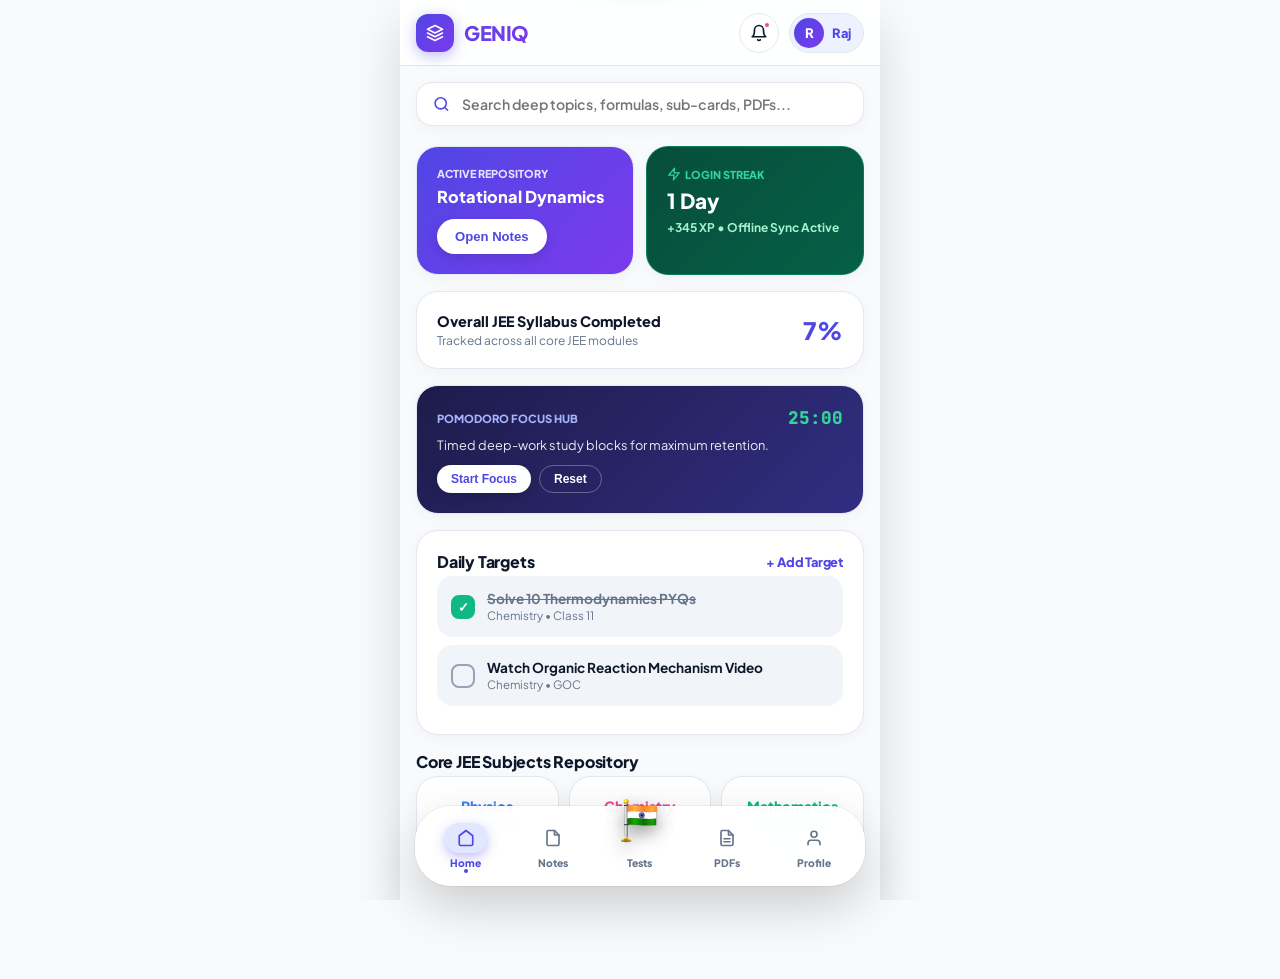
==== commit 35c57d92: "New Formate For Test" ====
--- a/index.html
+++ b/index.html
@@ -1602,6 +1602,132 @@
   to {
     opacity: 1;
     transform: translateY(0);
+  }
+}
+
+/* Dock overflow allow (तिरंगे को बाहर निकालने के लिए ज़रूरी) */
+.iphone-dock-wrapper,
+.iphone-dock,
+.dock-item,
+.dock-icon {
+  overflow: visible !important;
+}
+
+/* ==========================================
+   TIRANGA POP-OUT & REALISTIC WAVE ANIMATION
+   ========================================== */
+
+.flag-icon-box {
+  position: relative;
+  overflow: visible !important;
+}
+
+/* तिरंगा डॉक से ऊपर बाहर निकलेगा */
+.tiranga-svg {
+  width: 36px;
+  height: 36px;
+  margin-top: -16px;
+  transform: translateY(-8px) scale(1.18);
+  filter: drop-shadow(0px 6px 8px rgba(0, 0, 0, 0.45));
+  transition: transform 0.3s cubic-bezier(0.34, 1.56, 0.64, 1);
+  animation: flagFloat 3s ease-in-out infinite alternate;
+}
+
+/* Hover करने पर हल्का और ऊपर उड़ेगा */
+.dock-item:hover .tiranga-svg {
+  transform: translateY(-14px) scale(1.3);
+  filter: drop-shadow(0px 10px 12px rgba(0, 0, 0, 0.55));
+}
+
+/* कपड़े की सजीव लहराती हुई तरंगें (3D Cloth Motion) */
+.flag-cloth-wave {
+  transform-origin: 7px 13px; /* dande ke paas se wave start hogi */
+  animation: tirangaRealWave 2.4s ease-in-out infinite alternate;
+}
+
+/* 3D Wave Keyframes */
+@keyframes tirangaRealWave {
+  0% {
+    transform: skewY(0deg) scaleY(1) rotate(0deg);
+  }
+  25% {
+    transform: skewY(4deg) scaleY(1.03) rotate(0.8deg);
+  }
+  50% {
+    transform: skewY(-3deg) scaleY(0.97) rotate(-0.6deg);
+  }
+  75% {
+    transform: skewY(3deg) scaleY(1.02) rotate(0.4deg);
+  }
+  100% {
+    transform: skewY(-2deg) scaleY(0.98) rotate(-0.3deg);
+  }
+}
+
+/* हवा में तैरने का प्रभाव (Floating effect) */
+@keyframes flagFloat {
+  0% {
+    margin-top: -16px;
+  }
+  100% {
+    margin-top: -19px;
+  }
+}
+
+/* Container overflow */
+.iphone-dock-wrapper,
+.iphone-dock,
+.dock-item,
+.flag-icon-box {
+  overflow: visible !important;
+}
+
+/* Tiranga & Danda Styling */
+.tiranga-svg {
+  width: 38px;
+  height: 42px;
+  margin-top: -18px;
+  transform: translateY(-8px) scale(1.15);
+  filter: drop-shadow(0px 6px 8px rgba(0, 0, 0, 0.4));
+  transition: transform 0.3s cubic-bezier(0.34, 1.56, 0.64, 1);
+  animation: flagFloat 3s ease-in-out infinite alternate;
+}
+
+.dock-item:hover .tiranga-svg {
+  transform: translateY(-14px) scale(1.25);
+  filter: drop-shadow(0px 10px 12px rgba(0, 0, 0, 0.55));
+}
+
+/* Waving animation pegged to the danda (Origin 7px, 16px) */
+.flag-cloth-wave {
+  transform-origin: 8px 16px;
+  animation: tirangaRealWave 2.2s ease-in-out infinite alternate;
+}
+
+@keyframes tirangaRealWave {
+  0% {
+    transform: skewY(0deg) scaleY(1) rotate(0deg);
+  }
+  25% {
+    transform: skewY(4deg) scaleY(1.03) rotate(0.8deg);
+  }
+  50% {
+    transform: skewY(-3deg) scaleY(0.97) rotate(-0.6deg);
+  }
+  75% {
+    transform: skewY(3deg) scaleY(1.02) rotate(0.4deg);
+  }
+  100% {
+    transform: skewY(-2deg) scaleY(0.98) rotate(-0.3deg);
+  }
+}
+
+@keyframes flagFloat {
+  0% {
+    margin-top: -18px;
+  }
+  100% {
+    margin-top: -21px;
   }
 }
   </style>
@@ -2064,51 +2190,151 @@
 
     <!-- FLOATING DOCK -->
     <div class="iphone-dock-wrapper">
-      <nav class="iphone-dock">
-        <div class="dock-item active" id="dock-home" onclick="switchTab('home')">
-          <div class="dock-icon"><svg class="svg-icon" viewBox="0 0 24 24">
-              <path d="M3 9l9-7 9 7v11a2 2 0 0 1-2 2H5a2 2 0 0 1-2-2z" />
-            </svg></div>
-          <span>Home</span>
-          <div class="dock-active-dot"></div>
-        </div>
-        <div class="dock-item" id="dock-notes" onclick="switchTab('notes')">
-          <div class="dock-icon"><svg class="svg-icon" viewBox="0 0 24 24">
-              <path d="M14 2H6a2 2 0 0 0-2 2v16a2 2 0 0 0 2 2h12a2 2 0 0 0 2-2V8z" />
-              <polyline points="14 2 14 8 20 8" />
-            </svg></div>
-          <span>Notes</span>
-          <div class="dock-active-dot"></div>
-        </div>
-        <div class="dock-item" id="dock-tests" onclick="switchTab('tests')">
-          <div class="dock-icon"><svg class="svg-icon" viewBox="0 0 24 24">
-              <path d="M9 11l3 3L22 4" />
-              <path d="M21 12v7a2 2 0 0 1-2 2H5a2 2 0 0 1-2-2V5a2 2 0 0 1 2-2h11" />
-            </svg></div>
-          <span>Tests</span>
-          <div class="dock-active-dot"></div>
-        </div>
-        <div class="dock-item" id="dock-pdfs" onclick="switchTab('pdfs')">
-          <div class="dock-icon"><svg class="svg-icon" viewBox="0 0 24 24">
-              <path d="M14 2H6a2 2 0 0 0-2 2v16a2 2 0 0 0 2 2h12a2 2 0 0 0 2-2V8z" />
-              <polyline points="14 2 14 8 20 8" />
-              <line x1="16" y1="13" x2="8" y2="13" />
-              <line x1="16" y1="17" x2="8" y2="17" />
-            </svg></div>
-          <span>PDFs</span>
-          <div class="dock-active-dot"></div>
-        </div>
-        <div class="dock-item" id="dock-profile" onclick="switchTab('profile')">
-          <div class="dock-icon"><svg class="svg-icon" viewBox="0 0 24 24">
-              <path d="M20 21v-2a4 4 0 0 0-4-4H8a4 4 0 0 0-4 4v2" />
-              <circle cx="12" cy="7" r="4" />
-            </svg></div>
-          <span>Profile</span>
-          <div class="dock-active-dot"></div>
-        </div>
-      </nav>
+  <nav class="iphone-dock">
+    
+    <!-- Home Tab -->
+    <div class="dock-item active" id="dock-home" onclick="switchTab('home')">
+      <div class="dock-icon">
+        <svg class="svg-icon" viewBox="0 0 24 24">
+          <path d="M3 9l9-7 9 7v11a2 2 0 0 1-2 2H5a2 2 0 0 1-2-2z" />
+        </svg>
+      </div>
+      <span>Home</span>
+      <div class="dock-active-dot"></div>
     </div>
 
+    <!-- Notes Tab -->
+    <div class="dock-item" id="dock-notes" onclick="switchTab('notes')">
+      <div class="dock-icon">
+        <svg class="svg-icon" viewBox="0 0 24 24">
+          <path d="M14 2H6a2 2 0 0 0-2 2v16a2 2 0 0 0 2 2h12a2 2 0 0 0 2-2V8z" />
+          <polyline points="14 2 14 8 20 8" />
+        </svg>
+      </div>
+      <span>Notes</span>
+      <div class="dock-active-dot"></div>
+    </div>
+
+    <!-- Tests Tab with REALISTIC WAVING TIRANGA (Pop-Out) -->
+    <div class="dock-item tiranga-pop-item" id="dock-tests" onclick="switchTab('tests')">
+      <div class="dock-item" id="dock-tests" onclick="switchTab('tests')">
+  <div class="dock-icon flag-icon-box">
+    
+    <svg class="tiranga-svg" viewBox="0 0 38 42" fill="none" xmlns="http://www.w3.org/2000/svg">
+      <defs>
+        <!-- 3D Metallic Danda Gradient -->
+        <linearGradient id="poleMetallic" x1="0" y1="0" x2="1" y2="0">
+          <stop offset="0%" stop-color="#52525B" />
+          <stop offset="30%" stop-color="#FFFFFF" />
+          <stop offset="70%" stop-color="#A1A1AA" />
+          <stop offset="100%" stop-color="#3F3F46" />
+        </linearGradient>
+
+        <!-- Gold Top Ball -->
+        <radialGradient id="goldFinial" cx="35%" cy="35%" r="65%">
+          <stop offset="0%" stop-color="#FFF099" />
+          <stop offset="50%" stop-color="#FACC15" />
+          <stop offset="100%" stop-color="#CA8A04" />
+        </radialGradient>
+
+        <!-- Gold Stand Base -->
+        <linearGradient id="goldBase" x1="0" y1="0" x2="0" y2="1">
+          <stop offset="0%" stop-color="#FDE047" />
+          <stop offset="100%" stop-color="#854D0E" />
+        </linearGradient>
+
+        <!-- 3D Cloth Ripple Shade -->
+        <linearGradient id="clothShade" x1="0%" y1="0%" x2="100%" y2="0%">
+          <stop offset="0%" stop-color="rgba(0,0,0,0.3)" />
+          <stop offset="25%" stop-color="rgba(255,255,255,0.4)" />
+          <stop offset="55%" stop-color="rgba(0,0,0,0.35)" />
+          <stop offset="85%" stop-color="rgba(255,255,255,0.3)" />
+          <stop offset="100%" stop-color="rgba(0,0,0,0.25)" />
+        </linearGradient>
+      </defs>
+
+      <!-- Danda Base/Pedestal (नीचे का स्टैंड) -->
+      <ellipse cx="7" cy="38" rx="4.5" ry="1.5" fill="url(#goldBase)" />
+      <rect x="5.2" y="35.5" width="3.6" height="2.5" fill="url(#goldBase)" rx="0.5" />
+
+      <!-- Main Danda (3D Metallic Pole) -->
+      <rect x="5.8" y="4" width="2.4" height="32" rx="1.2" fill="url(#poleMetallic)" />
+
+      <!-- Gold Knob Top (डंडे के ऊपर की गोल घुंडी) -->
+      <circle cx="7" cy="4" r="2.2" fill="url(#goldFinial)" />
+
+      <!-- Pole Rings/Ropes (झंडे की बँधी हुई रस्सी) -->
+      <line x1="5.2" y1="7.5" x2="8.8" y2="7.5" stroke="#1E293B" stroke-width="0.8" />
+      <line x1="5.2" y1="24.2" x2="8.8" y2="24.2" stroke="#1E293B" stroke-width="0.8" />
+
+      <!-- Waving Flag Cloth (लहराता तिरंगा) -->
+      <g class="flag-cloth-wave">
+        <!-- Saffron Stripe -->
+        <path d="M8,7.5 C14,6.2 19,8.8 31,7.5 C33,7.2 34,8.2 34,9.2 V13.2 C23,14.5 17,11.8 8,13.2 Z" fill="#FF9933" />
+        
+        <!-- White Stripe -->
+        <path d="M8,13.2 C17,11.8 23,14.5 33,13.2 V18.9 C23,20.2 17,17.5 8,18.9 Z" fill="#FFFFFF" />
+        
+        <!-- Green Stripe -->
+        <path d="M8,18.9 C17,17.5 23,20.2 33,18.9 V24.6 C22,25.9 14,23.2 8,24.6 Z" fill="#138808" />
+
+        <!-- Ashoka Chakra (24 Spokes) -->
+        <g class="ashoka-chakra-group" transform="translate(20.5, 16.05)">
+          <circle cx="0" cy="0" r="2.3" fill="none" stroke="#000080" stroke-width="0.45" />
+          <circle cx="0" cy="0" r="0.4" fill="#000080" />
+          <line x1="-2.3" y1="0" x2="2.3" y2="0" stroke="#000080" stroke-width="0.25" />
+          <line x1="0" y1="-2.3" x2="0" y2="2.3" stroke="#000080" stroke-width="0.25" />
+          <line x1="-2.3" y1="0" x2="2.3" y2="0" stroke="#000080" stroke-width="0.25" transform="rotate(15)" />
+          <line x1="-2.3" y1="0" x2="2.3" y2="0" stroke="#000080" stroke-width="0.25" transform="rotate(30)" />
+          <line x1="-2.3" y1="0" x2="2.3" y2="0" stroke="#000080" stroke-width="0.25" transform="rotate(45)" />
+          <line x1="-2.3" y1="0" x2="2.3" y2="0" stroke="#000080" stroke-width="0.25" transform="rotate(60)" />
+          <line x1="-2.3" y1="0" x2="2.3" y2="0" stroke="#000080" stroke-width="0.25" transform="rotate(75)" />
+          <line x1="-2.3" y1="0" x2="2.3" y2="0" stroke="#000080" stroke-width="0.25" transform="rotate(105)" />
+          <line x1="-2.3" y1="0" x2="2.3" y2="0" stroke="#000080" stroke-width="0.25" transform="rotate(120)" />
+          <line x1="-2.3" y1="0" x2="2.3" y2="0" stroke="#000080" stroke-width="0.25" transform="rotate(135)" />
+          <line x1="-2.3" y1="0" x2="2.3" y2="0" stroke="#000080" stroke-width="0.25" transform="rotate(150)" />
+          <line x1="-2.3" y1="0" x2="2.3" y2="0" stroke="#000080" stroke-width="0.25" transform="rotate(165)" />
+        </g>
+
+        <!-- 3D Silk Wave Shadow -->
+        <path d="M8,7.5 C14,6.2 19,8.8 31,7.5 C33,7.2 34,8.2 34,9.2 V24.6 C22,25.9 14,23.2 8,24.6 Z" fill="url(#clothShade)" style="mix-blend-mode: overlay; opacity: 0.65;" />
+      </g>
+    </svg>
+
+  </div>
+  <span>Tests</span>
+  <div class="dock-active-dot"></div>
+</div>
+    </div>
+
+    <!-- PDFs Tab -->
+    <div class="dock-item" id="dock-pdfs" onclick="switchTab('pdfs')">
+      <div class="dock-icon">
+        <svg class="svg-icon" viewBox="0 0 24 24">
+          <path d="M14 2H6a2 2 0 0 0-2 2v16a2 2 0 0 0 2 2h12a2 2 0 0 0 2-2V8z" />
+          <polyline points="14 2 14 8 20 8" />
+          <line x1="16" y1="13" x2="8" y2="13" />
+          <line x1="16" y1="17" x2="8" y2="17" />
+        </svg>
+      </div>
+      <span>PDFs</span>
+      <div class="dock-active-dot"></div>
+    </div>
+
+    <!-- Profile Tab -->
+    <div class="dock-item" id="dock-profile" onclick="switchTab('profile')">
+      <div class="dock-icon">
+        <svg class="svg-icon" viewBox="0 0 24 24">
+          <path d="M20 21v-2a4 4 0 0 0-4-4H8a4 4 0 0 0-4 4v2" />
+          <circle cx="12" cy="7" r="4" />
+        </svg>
+      </div>
+      <span>Profile</span>
+      <div class="dock-active-dot"></div>
+    </div>
+
+  </nav>
+</div>
   </div>
 
   <!-- MODAL SHEET: ADD TASK -->
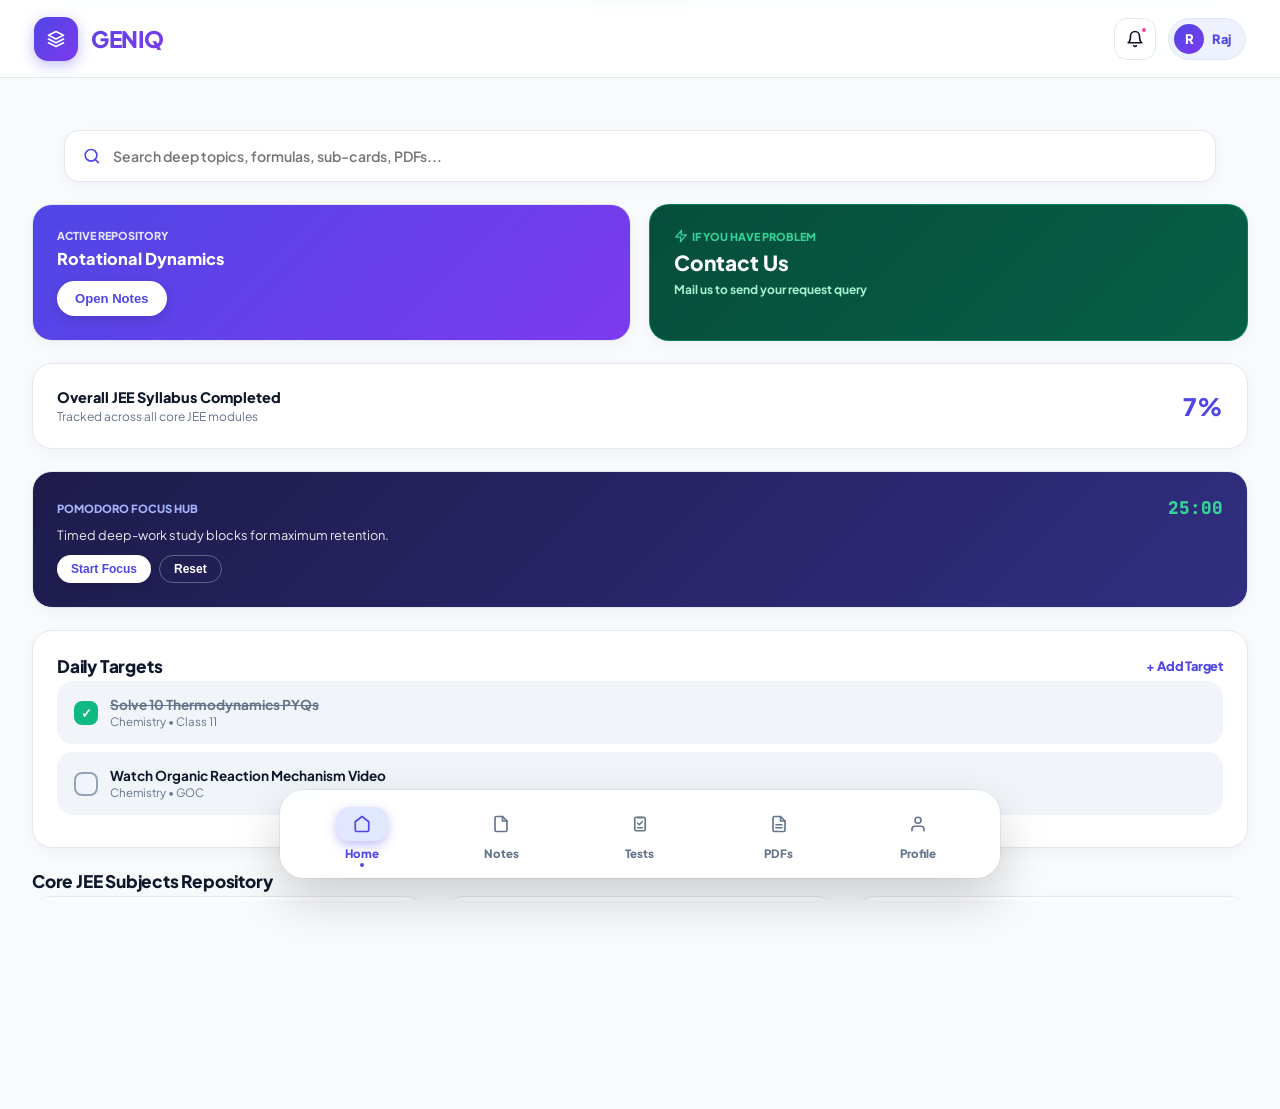
==== commit 21a41e41: "Desktop Friendly" ====
--- a/index.html
+++ b/index.html
@@ -1,20252 +1,39 @@
-<!DOCTYPE html>
-<html lang="hi">
 
+<!doctype html>
+<html lang="en">
 <head>
-  <!-- Primary Meta Tags -->
-  <meta charset="UTF-8">
-  <meta name="viewport"
-    content="width=device-width, initial-scale=1.0, maximum-scale=1.0, user-scalable=no, viewport-fit=cover">
-  <title>GENIQ - JEE Ultimate Learning Platform v3.0</title>
+  <meta charset="utf-8">
+  <meta name="viewport" content="width=device-width,initial-scale=1">
 
-  <meta name="description"
-    content="GENIQ is the ultimate JEE learning platform built by JNR Corporations. Access physics, chemistry, and maths formula sheets, notes, and PYQs. Developed by Raj Verma.">
-  <meta name="keywords"
-    content="GENIQ, JEE Main, JEE Advanced, JEE Study Material, Physics, Chemistry, Maths, JNR Corporations, Raj Verma, Formula Handbook, PYQ">
-  <meta name="author" content="Raj Verma">
-  <meta name="publisher" content="JNR Corporations">
-  <meta name="robots" content="index, follow">
-  <link rel="canonical" href="https://geniq-jnr.vercel.app/">
+  <title>GENIQ</title>
+  <meta name="description" content="GENIQ - JEE Main & Advanced preparation platform.">
 
-  <!-- Theme Colors for Light & Dark Mode (Automatic OS Level + PWA) -->
-  <meta name="theme-color" content="#f8fafc" media="(prefers-color-scheme: light)">
-  <meta name="theme-color" content="#070a12" media="(prefers-color-scheme: dark)">
-  <meta name="color-scheme" content="light dark">
+  <script>
+    (() => {
+      "use strict";
 
-  <!-- PWA & Apple Status Bar Settings -->
-  <meta name="mobile-web-app-capable" content="yes">
-  <meta name="apple-mobile-web-app-capable" content="yes">
-  <meta name="apple-mobile-web-app-status-bar-style" id="appleStatusBar" content="black-translucent">
-  <meta name="apple-mobile-web-app-title" content="GENIQ">
+      function redirectByDevice() {
+        const isAndroid = /Android/i.test(navigator.userAgent);
+        const target = isAndroid ? "android.html" : "desktop.html";
 
-  <!-- Open Graph / WhatsApp / Facebook Banner Preview -->
-  <meta property="og:type" content="website">
-  <meta property="og:url" content="https://geniq-jnr.vercel.app/">
-  <meta property="og:title" content="GENIQ - JEE Ultimate Learning Platform">
-  <meta property="og:description"
-    content="Crack JEE Main & Advanced with GENIQ. Handcrafted notes, formula handbooks, and chapterwise PYQs by JNR Corporations.">
-  <meta property="og:image" content="https://geniq-jnr.vercel.app/banner.png">
-  <meta property="og:image:secure_url" content="https://geniq-jnr.vercel.app/banner.png">
-  <meta property="og:image:type" content="image/png">
+        if (location.pathname.endsWith(target)) return;
 
-  <!-- Twitter Cards Banner Preview -->
-  <meta name="twitter:card" content="summary_large_image">
-  <meta name="twitter:url" content="https://geniq-jnr.vercel.app/">
-  <meta name="twitter:title" content="GENIQ - JEE Ultimate Learning Platform">
-  <meta name="twitter:description"
-    content="Crack JEE Main & Advanced with GENIQ. Complete notes & formula handbook platform by JNR Corporations.">
-  <meta name="twitter:image" content="https://geniq-jnr.vercel.app/banner.png">
-
-  <!-- Icons & Manifest -->
-  <link rel="icon" type="image/png" href="logo192.png">
-  <link rel="apple-touch-icon" href="logo192.png">
-  <link rel="manifest" href="manifest.json">
-
-  <!-- Google Fonts Preconnect & Fonts -->
-  <link rel="preconnect" href="https://fonts.googleapis.com">
-  <link rel="preconnect" href="https://fonts.gstatic.com" crossorigin>
-  <link
-    href="https://fonts.googleapis.com/css2?family=Plus+Jakarta+Sans:wght@400;500;600;700;800;900&family=JetBrains+Mono:wght@500;700;800&display=swap"
-    rel="stylesheet">
-
-  <style>
-    /* ==========================================================================
-           ANDROID-FIRST ULTRA GLASSMORPHIC DESIGN SYSTEM v3.0
-           ========================================================================== */
-    :root {
-      --bg-main: #f8fafc;
-      --card-bg: #ffffff;
-      --card-subtle: #f1f5f9;
-      --card-glass: rgba(255, 255, 255, 0.88);
-      --dock-glass: rgba(255, 255, 255, 0.92);
-      --text-main: #0f172a;
-      --text-sub: #64748b;
-      --text-muted: #94a3b8;
-
-      --primary: #4f46e5;
-      --primary-gradient: linear-gradient(135deg, #4f46e5 0%, #7c3aed 100%);
-      --primary-light: #eef2ff;
-      --primary-container: #e0e7ff;
-      --glow-color: rgba(79, 70, 229, 0.35);
-
-      --accent-green: #10b981;
-      --accent-amber: #f59e0b;
-      --accent-pink: #ec4899;
-      --accent-blue: #3b82f6;
-      --accent-purple: #8b5cf6;
-      --accent-cyan: #06b6d4;
-
-      --border-color: #e2e8f0;
-      --divider: #f1f5f9;
-
-      --radius-xl: 32px;
-      --radius-lg: 22px;
-      --radius-md: 16px;
-      --radius-sm: 12px;
-
-      --shadow-sm: 0 4px 16px rgba(15, 23, 42, 0.04);
-      --shadow-md: 0 12px 28px rgba(15, 23, 42, 0.08);
-      --shadow-lg: 0 24px 48px rgba(15, 23, 42, 0.14);
-
-      --font-main: 'Plus Jakarta Sans', -apple-system, sans-serif;
-      --font-mono: 'JetBrains Mono', monospace;
-      --transition: all 0.25s cubic-bezier(0.16, 1, 0.3, 1);
-
-      --jee-bg-card: #0f172a;
-      --jee-text-main: #f1f5f9;
-      --jee-text-sub: #f8fafc;
-      --jee-text-muted: #94a3b8;
-      --jee-border-color: #334155;
-      --jee-shadow: 0 4px 20px rgba(0, 0, 0, 0.4);
-
-      --jee-table-header-bg: linear-gradient(135deg, #1e40af, #3b82f6);
-      --jee-table-header-text: #ffffff;
-      --jee-table-row-even: #1e293b;
-      --jee-table-row-hover: #334155;
-      --jee-table-border: #1e293b;
-
-      --jee-unit-bg: #0c4a6e;
-      --jee-unit-text: #7dd3fc;
-      --jee-unit-border: #0284c7;
-
-      --jee-dim-bg: #14532d;
-      --jee-dim-text: #86efac;
-      --jee-dim-border: #16a34a;
-
-      --jee-code-bg: #334155;
-      --jee-code-text: #e2e8f0;
-
-      --jee-blue-bg: rgba(30, 58, 138, 0.25);
-      --jee-blue-border: #1e40af;
-      --jee-blue-accent: #60a5fa;
-      --jee-blue-text: #93c5fd;
-
-      --jee-purple-bg: rgba(88, 28, 135, 0.25);
-      --jee-purple-border: #6b21a8;
-      --jee-purple-accent: #c084fc;
-      --jee-purple-text: #e9d5ff;
-
-      --jee-amber-bg: rgba(120, 53, 15, 0.25);
-      --jee-amber-border: #92400e;
-      --jee-amber-accent: #fbbf24;
-      --jee-amber-text: #fde68a;
-      --jee-tag-bg: #1e293b;
-      --jee-tag-text: #fde68a;
-
-      --jee-red-bg: rgba(127, 29, 29, 0.25);
-      --jee-red-border: #991b1b;
-      --jee-red-accent: #f87171;
-      --jee-red-text: #fca5a5;
-      --jee-bg-card: #ffffff;
-      --jee-text-main: #1e293b;
-      --jee-text-sub: #0f172a;
-      --jee-text-muted: #475569;
-      --jee-border-color: #e2e8f0;
-      --jee-shadow: 0 4px 14px rgba(0, 0, 0, 0.04);
-
-      /* Table Colors */
-      --jee-table-header-bg: linear-gradient(135deg, #1e3a8a, #2563eb);
-      --jee-table-header-text: #ffffff;
-      --jee-table-row-even: #f8fafc;
-      --jee-table-row-hover: #f1f5f9;
-      --jee-table-border: #f1f5f9;
-
-      /* Badges & Pills */
-      --jee-unit-bg: #e0f2fe;
-      --jee-unit-text: #0369a1;
-      --jee-unit-border: #bae6fd;
-
-      --jee-dim-bg: #f0fdf4;
-      --jee-dim-text: #15803d;
-      --jee-dim-border: #bbf7d0;
-
-      --jee-code-bg: #f1f5f9;
-      --jee-code-text: #334155;
-
-      /* Box Themes */
-      --jee-blue-bg: #eff6ff;
-      --jee-blue-border: #dbeafe;
-      --jee-blue-accent: #3b82f6;
-      --jee-blue-text: #1d4ed8;
-
-      --jee-purple-bg: linear-gradient(135deg, #f3e8ff, #faf5ff);
-      --jee-purple-border: #e9d5ff;
-      --jee-purple-accent: #a855f7;
-      --jee-purple-text: #7e22ce;
-
-      --jee-amber-bg: linear-gradient(135deg, #fffbeb, #fef3c7);
-      --jee-amber-border: #fde68a;
-      --jee-amber-accent: #f59e0b;
-      --jee-amber-text: #b45309;
-      --jee-tag-bg: #ffffff;
-      --jee-tag-text: #78350f;
-
-      --jee-red-bg: #fef2f2;
-      --jee-red-border: #fee2e2;
-      --jee-red-accent: #ef4444;
-      --jee-red-text: #991b1b;
-    }
-
-    body.dark-theme {
-      --bg-main: #070a12;
-      --card-bg: #121929;
-      --card-subtle: #1a2336;
-      --card-glass: rgba(18, 25, 41, 0.90);
-      --dock-glass: rgba(18, 25, 41, 0.95);
-      --text-main: #f8fafc;
-      --text-sub: #94a3b8;
-      --text-muted: #64748b;
-
-      --primary: #6366f1;
-      --primary-gradient: linear-gradient(135deg, #6366f1 0%, #a855f7 100%);
-      --primary-light: #1e1b4b;
-      --primary-container: #2e2a72;
-      --glow-color: rgba(99, 102, 241, 0.45);
-
-      --border-color: rgba(255, 255, 255, 0.08);
-      --divider: #1e293b;
-
-      --shadow-sm: 0 4px 16px rgba(0, 0, 0, 0.3);
-      --shadow-md: 0 12px 28px rgba(0, 0, 0, 0.5);
-      --shadow-lg: 0 24px 48px rgba(0, 0, 0, 0.7);
-      --jee-bg-card: #0f172a;
-      --jee-text-main: #f1f5f9;
-      --jee-text-sub: #f8fafc;
-      --jee-text-muted: #94a3b8;
-      --jee-border-color: #334155;
-      --jee-shadow: 0 4px 20px rgba(0, 0, 0, 0.4);
-
-      /* Table Colors */
-      --jee-table-header-bg: linear-gradient(135deg, #1e40af, #3b82f6);
-      --jee-table-header-text: #ffffff;
-      --jee-table-row-even: #1e293b;
-      --jee-table-row-hover: #334155;
-      --jee-table-border: #1e293b;
-
-      /* Badges & Pills */
-      --jee-unit-bg: #0c4a6e;
-      --jee-unit-text: #7dd3fc;
-      --jee-unit-border: #0284c7;
-
-      --jee-dim-bg: #14532d;
-      --jee-dim-text: #86efac;
-      --jee-dim-border: #16a34a;
-
-      --jee-code-bg: #334155;
-      --jee-code-text: #e2e8f0;
-
-      /* Box Themes (Dark Variants) */
-      --jee-blue-bg: rgba(30, 58, 138, 0.25);
-      --jee-blue-border: #1e40af;
-      --jee-blue-accent: #60a5fa;
-      --jee-blue-text: #93c5fd;
-
-      --jee-purple-bg: rgba(88, 28, 135, 0.25);
-      --jee-purple-border: #6b21a8;
-      --jee-purple-accent: #c084fc;
-      --jee-purple-text: #e9d5ff;
-
-      --jee-amber-bg: rgba(120, 53, 15, 0.25);
-      --jee-amber-border: #92400e;
-      --jee-amber-accent: #fbbf24;
-      --jee-amber-text: #fde68a;
-      --jee-tag-bg: #1e293b;
-      --jee-tag-text: #fde68a;
-
-      --jee-red-bg: rgba(127, 29, 29, 0.25);
-      --jee-red-border: #991b1b;
-      --jee-red-accent: #f87171;
-      --jee-red-text: #fca5a5;
-    }
-
-    * {
-      box-sizing: border-box;
-      margin: 0;
-      padding: 0;
-      -webkit-tap-highlight-color: transparent;
-      user-select: none;
-    }
-
-    html,
-    body {
-      height: 100%;
-      background-color: var(--bg-main);
-      color: var(--text-main);
-      font-family: var(--font-main);
-      overflow-x: hidden;
-      transition: background-color 0.3s ease, color 0.3s ease;
-    }
-
-    body {
-      display: flex;
-      justify-content: center;
-      align-items: flex-start;
-    }
-
-    .app-viewport {
-      width: 100%;
-      max-width: 480px;
-      min-height: 100vh;
-      background-color: var(--bg-main);
-      display: flex;
-      flex-direction: column;
-      position: relative;
-      box-shadow: var(--shadow-lg);
-      padding-top: env(safe-area-inset-top);
-      padding-bottom: max(110px, env(safe-area-inset-bottom));
-    }
-
-    .app-header {
-      position: sticky;
-      top: 0;
-      z-index: 100;
-      background: var(--card-glass);
-      backdrop-filter: blur(24px) saturate(180%);
-      -webkit-backdrop-filter: blur(24px) saturate(180%);
-      height: calc(66px + env(safe-area-inset-top));
-      padding: env(safe-area-inset-top) 16px 0 16px;
-      display: flex;
-      justify-content: space-between;
-      align-items: center;
-      border-bottom: 1px solid var(--border-color);
-    }
-
-    .brand-logo {
-      display: flex;
-      align-items: center;
-      gap: 10px;
-      font-weight: 800;
-      font-size: 1.25rem;
-      letter-spacing: -0.5px;
-      background: var(--primary-gradient);
-      background-clip: text;
-      -webkit-background-clip: text;
-      -webkit-text-fill-color: transparent;
-      cursor: pointer;
-    }
-
-    .brand-icon {
-      width: 38px;
-      height: 38px;
-      border-radius: 12px;
-      background: var(--primary-gradient);
-      display: flex;
-      align-items: center;
-      justify-content: center;
-      color: #ffffff;
-      box-shadow: 0 4px 14px var(--glow-color);
-    }
-
-    .header-actions {
-      display: flex;
-      align-items: center;
-      gap: 10px;
-    }
-
-    .icon-btn {
-      background: var(--card-bg);
-      border: 1px solid var(--border-color);
-      color: var(--text-main);
-      width: 40px;
-      height: 40px;
-      border-radius: 50%;
-      display: flex;
-      align-items: center;
-      justify-content: center;
-      cursor: pointer;
-      position: relative;
-      transition: var(--transition);
-    }
-
-    .icon-btn:active {
-      transform: scale(0.9);
-    }
-
-    .notif-dot {
-      position: absolute;
-      top: 7px;
-      right: 7px;
-      width: 8px;
-      height: 8px;
-      border-radius: 50%;
-      background-color: var(--accent-pink);
-      border: 2px solid var(--card-bg);
-    }
-
-    .user-pill {
-      display: flex;
-      align-items: center;
-      gap: 8px;
-      background: var(--primary-light);
-      padding: 4px 12px 4px 4px;
-      border-radius: 22px;
-      cursor: pointer;
-      border: 1px solid var(--border-color);
-      transition: var(--transition);
-    }
-
-    .user-pill:active {
-      transform: scale(0.94);
-    }
-
-    .user-avatar-sm {
-      width: 30px;
-      height: 30px;
-      border-radius: 50%;
-      background: var(--primary-gradient);
-      color: #ffffff;
-      display: flex;
-      align-items: center;
-      justify-content: center;
-      font-size: 0.82rem;
-      font-weight: 800;
-    }
-
-    .user-pill-name {
-      font-size: 0.8rem;
-      font-weight: 800;
-      color: var(--primary);
-    }
-
-    .notif-drawer {
-      position: fixed;
-      top: 74px;
-      right: 16px;
-      width: calc(100% - 32px);
-      max-width: 360px;
-      background: var(--card-glass);
-      backdrop-filter: blur(28px);
-      -webkit-backdrop-filter: blur(28px);
-      border-radius: var(--radius-lg);
-      border: 1px solid var(--border-color);
-      box-shadow: var(--shadow-lg);
-      padding: 16px;
-      z-index: 150;
-      display: none;
-      flex-direction: column;
-      gap: 12px;
-      animation: fadeIn 0.22s cubic-bezier(0.16, 1, 0.3, 1);
-    }
-
-    .notif-drawer.active {
-      display: flex;
-    }
-
-    .universal-search-container {
-      position: relative;
-      margin-bottom: 4px;
-    }
-
-    .search-box-advanced {
-      background-color: var(--card-bg);
-      border-radius: var(--radius-md);
-      padding: 12px 16px;
-      display: flex;
-      align-items: center;
-      gap: 12px;
-      box-shadow: var(--shadow-sm);
-      border: 1px solid var(--border-color);
-      transition: var(--transition);
-    }
-
-    .search-box-advanced:focus-within {
-      border-color: var(--primary);
-      box-shadow: 0 0 0 3px var(--glow-color);
-    }
-
-    .search-box-advanced input {
-      border: none;
-      outline: none;
-      width: 100%;
-      font-size: 0.88rem;
-      color: var(--text-main);
-      background: transparent;
-      font-family: var(--font-main);
-      font-weight: 600;
-    }
-
-    .search-results-overlay {
-      position: absolute;
-      top: 110%;
-      left: 0;
-      right: 0;
-      background: var(--card-glass);
-      backdrop-filter: blur(28px) saturate(180%);
-      -webkit-backdrop-filter: blur(28px) saturate(180%);
-      border: 1px solid var(--border-color);
-      border-radius: var(--radius-lg);
-      box-shadow: var(--shadow-lg);
-      max-height: 420px;
-      overflow-y: auto;
-      z-index: 120;
-      display: none;
-      flex-direction: column;
-      padding: 10px;
-      gap: 8px;
-    }
-
-    .search-results-overlay.active {
-      display: flex;
-    }
-
-    .search-result-item {
-      padding: 12px;
-      border-radius: var(--radius-md);
-      background: var(--card-bg);
-      border: 1px solid var(--border-color);
-      display: flex;
-      align-items: center;
-      justify-content: space-between;
-      cursor: pointer;
-      transition: var(--transition);
-    }
-
-    .search-result-item:hover,
-    .search-result-item:active {
-      background: var(--primary-light);
-      border-color: var(--primary);
-    }
-
-    .view-panel {
-      display: none;
-      padding: 16px;
-      flex-direction: column;
-      gap: 16px;
-      animation: fadeIn 0.25s cubic-bezier(0.16, 1, 0.3, 1);
-    }
-
-    .view-panel.active {
-      display: flex;
-    }
-
-    @keyframes fadeIn {
-      from {
-        opacity: 0;
-        transform: translateY(8px) scale(0.99);
+        window.location.replace(target);
       }
 
-      to {
-        opacity: 1;
-        transform: translateY(0) scale(1);
-      }
-    }
+      // Normal first load
+      redirectByDevice();
 
-    .card {
-      background-color: var(--card-bg);
-      border-radius: var(--radius-lg);
-      padding: 20px;
-      box-shadow: var(--shadow-sm);
-      border: 1px solid var(--border-color);
-      transition: var(--transition);
-    }
-
-    /* CHAPTER & SUB-CARD REFINED CARDS */
-    .chapter-card-refined {
-      background-color: var(--card-bg);
-      border-radius: var(--radius-lg);
-      box-shadow: var(--shadow-sm);
-      border: 1px solid var(--border-color);
-      transition: var(--transition);
-      position: relative;
-      overflow: hidden;
-      display: flex;
-      align-items: center;
-      justify-content: space-between;
-      padding: 16px 18px;
-      cursor: pointer;
-    }
-
-    .chapter-card-refined:active {
-      transform: scale(0.98);
-    }
-
-    .chapter-card-refined::before {
-      content: '';
-      position: absolute;
-      left: 0;
-      top: 0;
-      bottom: 0;
-      width: 5px;
-    }
-
-    .chapter-card-refined.physics::before {
-      background: var(--accent-blue);
-    }
-
-    .chapter-card-refined.chemistry::before {
-      background: var(--accent-pink);
-    }
-
-    .chapter-card-refined.math::before,
-    .chapter-card-refined.mathematics::before {
-      background: var(--accent-green);
-    }
-
-    .chapter-icon-wrapper {
-      width: 44px;
-      height: 44px;
-      border-radius: 14px;
-      display: flex;
-      align-items: center;
-      justify-content: center;
-      flex-shrink: 0;
-    }
-
-    .physics-icon-bg {
-      background: rgba(59, 130, 246, 0.12);
-      color: var(--accent-blue);
-    }
-
-    .chem-icon-bg {
-      background: rgba(236, 72, 153, 0.12);
-      color: var(--accent-pink);
-    }
-
-    .math-icon-bg {
-      background: rgba(16, 185, 129, 0.12);
-      color: var(--accent-green);
-    }
-
-    /* RICH SUBCARD UI ENHANCEMENTS */
-    .sub-card-item-rich {
-      background: var(--card-bg);
-      border: 1px solid var(--border-color);
-      border-radius: var(--radius-lg);
-      padding: 18px;
-      display: flex;
-      flex-direction: column;
-      gap: 12px;
-      cursor: pointer;
-      transition: var(--transition);
-      box-shadow: var(--shadow-sm);
-      position: relative;
-      overflow: hidden;
-    }
-
-    .sub-card-item-rich:hover,
-    .sub-card-item-rich:active {
-      border-color: var(--primary);
-      box-shadow: var(--shadow-md);
-      transform: translateY(-2px);
-    }
-
-    .sub-card-badge-pill {
-      font-size: 0.68rem;
-      font-weight: 800;
-      padding: 4px 10px;
-      border-radius: 8px;
-      background: var(--primary-container);
-      color: var(--primary);
-      white-space: nowrap;
-    }
-
-    .rich-formula-box {
-      background: var(--card-subtle);
-      border-left: 4px solid var(--primary);
-      padding: 12px 14px;
-      border-radius: var(--radius-sm);
-      font-family: var(--font-mono);
-      font-size: 0.82rem;
-      color: var(--text-main);
-      margin: 10px 0;
-      line-height: 1.6;
-      overflow-x: auto;
-    }
-
-    .rich-callout-box {
-      background: rgba(16, 185, 129, 0.08);
-      border: 1px solid rgba(16, 185, 129, 0.3);
-      padding: 12px 14px;
-      border-radius: var(--radius-md);
-      font-size: 0.8rem;
-      color: var(--text-main);
-      margin: 8px 0;
-      line-height: 1.5;
-    }
-
-    .rich-list {
-      margin-left: 18px;
-      margin-top: 6px;
-      margin-bottom: 6px;
-      font-size: 0.84rem;
-      color: var(--text-main);
-      line-height: 1.7;
-    }
-
-    /* ENHANCED PDF CARD UI */
-    .pdf-card-enhanced {
-      background: var(--card-bg);
-      border-radius: var(--radius-lg);
-      border: 1px solid var(--border-color);
-      box-shadow: var(--shadow-sm);
-      transition: var(--transition);
-      display: flex;
-      flex-direction: column;
-      overflow: hidden;
-      position: relative;
-    }
-
-    .pdf-card-enhanced:hover {
-      border-color: var(--primary);
-      box-shadow: var(--shadow-md);
-      transform: translateY(-3px);
-    }
-
-    .pdf-card-banner {
-      padding: 14px 16px;
-      color: #ffffff;
-      display: flex;
-      justify-content: space-between;
-      align-items: center;
-    }
-
-    .pdf-badge {
-      font-size: 0.65rem;
-      font-weight: 800;
-      padding: 3px 8px;
-      border-radius: 6px;
-      background: rgba(255, 255, 255, 0.25);
-      backdrop-filter: blur(8px);
-      text-transform: uppercase;
-    }
-
-    .pdf-body {
-      padding: 16px;
-      display: flex;
-      flex-direction: column;
-      gap: 10px;
-      flex: 1;
-    }
-
-    .section-title {
-      font-size: 1rem;
-      font-weight: 800;
-      color: var(--text-main);
-      display: flex;
-      justify-content: space-between;
-      align-items: center;
-      margin-bottom: 4px;
-      letter-spacing: -0.2px;
-    }
-
-    .section-title span.action-link {
-      font-size: 0.8rem;
-      color: var(--primary);
-      font-weight: 800;
-      cursor: pointer;
-    }
-
-    .grid-2 {
-      display: grid;
-      grid-template-columns: 1fr 1fr;
-      gap: 12px;
-    }
-
-    .grid-3 {
-      display: grid;
-      grid-template-columns: repeat(3, 1fr);
-      gap: 10px;
-    }
-
-    .btn-pill {
-      display: inline-flex;
-      align-items: center;
-      justify-content: center;
-      gap: 6px;
-      padding: 10px 18px;
-      border-radius: 26px;
-      font-size: 0.82rem;
-      font-weight: 800;
-      border: none;
-      cursor: pointer;
-      transition: var(--transition);
-    }
-
-    .btn-pill:active {
-      transform: scale(0.94);
-    }
-
-    .btn-white {
-      background-color: #ffffff;
-      color: var(--primary);
-      box-shadow: 0 4px 12px rgba(0, 0, 0, 0.12);
-    }
-
-    .btn-primary {
-      background: var(--primary-gradient);
-      color: #ffffff;
-      box-shadow: 0 4px 14px var(--glow-color);
-    }
-
-    .btn-outline {
-      background: transparent;
-      border: 1px solid var(--border-color);
-      color: var(--text-main);
-    }
-
-    .btn-danger {
-      background: rgba(239, 68, 68, 0.1);
-      color: #ef4444;
-      border: 1px solid rgba(239, 68, 68, 0.2);
-    }
-
-    .subject-tabs {
-      display: flex;
-      gap: 8px;
-      overflow-x: auto;
-      padding-bottom: 4px;
-      scrollbar-width: none;
-    }
-
-    .subject-tabs::-webkit-scrollbar {
-      display: none;
-    }
-
-    .subject-tab {
-      padding: 9px 18px;
-      border-radius: 22px;
-      font-size: 0.8rem;
-      font-weight: 800;
-      background: var(--card-bg);
-      border: 1px solid var(--border-color);
-      color: var(--text-sub);
-      cursor: pointer;
-      white-space: nowrap;
-      transition: var(--transition);
-    }
-
-    .subject-tab.active {
-      background: var(--primary-gradient);
-      color: #ffffff;
-      border-color: transparent;
-      box-shadow: 0 4px 12px var(--glow-color);
-    }
-
-    .task-item {
-      display: flex;
-      align-items: center;
-      gap: 12px;
-      padding: 14px;
-      border-radius: var(--radius-md);
-      background-color: var(--card-subtle);
-      margin-bottom: 8px;
-    }
-
-    .task-check {
-      width: 24px;
-      height: 24px;
-      border-radius: 8px;
-      border: 2px solid var(--text-muted);
-      display: flex;
-      align-items: center;
-      justify-content: center;
-      cursor: pointer;
-      flex-shrink: 0;
-      transition: var(--transition);
-      font-size: 0.82rem;
-      font-weight: 800;
-    }
-
-    .task-check.completed {
-      background: var(--accent-green);
-      border-color: var(--accent-green);
-      color: #ffffff;
-    }
-
-    .task-title {
-      font-size: 0.85rem;
-      font-weight: 700;
-      color: var(--text-main);
-    }
-
-    .task-title.completed {
-      text-decoration: line-through;
-      color: var(--text-sub);
-    }
-
-    .reader-header-card {
-      background: var(--card-bg);
-      border-radius: var(--radius-lg);
-      padding: 20px;
-      border: 1px solid var(--border-color);
-      box-shadow: var(--shadow-sm);
-    }
-
-    .reader-section-box {
-      background: var(--card-bg);
-      border-radius: var(--radius-lg);
-      padding: 20px;
-      border: 1px solid var(--border-color);
-      margin-top: 14px;
-      line-height: 1.8;
-      box-shadow: var(--shadow-sm);
-    }
-
-    /* 5-Item Floating Dock */
-    .iphone-dock-wrapper {
-      position: fixed;
-      bottom: max(14px, env(safe-area-inset-bottom));
-      left: 50%;
-      transform: translateX(-50%);
-      width: calc(100% - 24px);
-      max-width: 450px;
-      z-index: 1000;
-    }
-
-    .iphone-dock {
-      background: var(--dock-glass);
-      backdrop-filter: blur(30px) saturate(200%);
-      -webkit-backdrop-filter: blur(30px) saturate(200%);
-      border-radius: 36px;
-      border: 1px solid rgba(255, 255, 255, 0.25);
-      box-shadow: 0 20px 50px rgba(0, 0, 0, 0.18), 0 0 0 1px rgba(0, 0, 0, 0.05);
-      display: grid;
-      grid-template-columns: repeat(5, 1fr);
-      padding: 8px 6px;
-      align-items: center;
-      position: relative;
-    }
-
-    body.dark-theme .iphone-dock {
-      border-color: rgba(255, 255, 255, 0.12);
-      box-shadow: 0 20px 50px rgba(0, 0, 0, 0.65);
-    }
-
-    .dock-item {
-      display: flex;
-      flex-direction: column;
-      align-items: center;
-      gap: 3px;
-      font-size: 0.65rem;
-      font-weight: 800;
-      color: var(--text-sub);
-      cursor: pointer;
-      padding: 4px 0;
-      transition: var(--transition);
-      position: relative;
-    }
-
-    .dock-icon {
-      width: 42px;
-      height: 30px;
-      border-radius: 14px;
-      display: flex;
-      align-items: center;
-      justify-content: center;
-      transition: var(--transition);
-    }
-
-    .dock-item:active .dock-icon {
-      transform: scale(0.88);
-    }
-
-    .dock-item.active {
-      color: var(--primary);
-    }
-
-    .dock-item.active .dock-icon {
-      background: var(--primary-container);
-      color: var(--primary);
-      box-shadow: 0 4px 12px var(--glow-color);
-    }
-
-    .dock-active-dot {
-      width: 4px;
-      height: 4px;
-      border-radius: 50%;
-      background-color: var(--primary);
-      position: absolute;
-      bottom: 0;
-      opacity: 0;
-      transition: var(--transition);
-    }
-
-    .dock-item.active .dock-active-dot {
-      opacity: 1;
-    }
-
-    .modal-overlay {
-      position: fixed;
-      inset: 0;
-      background: rgba(15, 23, 42, 0.7);
-      backdrop-filter: blur(10px);
-      z-index: 2000;
-      display: none;
-      align-items: flex-end;
-      justify-content: center;
-    }
-
-    .modal-overlay.active {
-      display: flex;
-    }
-
-    .modal-sheet {
-      background-color: var(--card-bg);
-      width: 100%;
-      max-width: 480px;
-      border-top-left-radius: var(--radius-xl);
-      border-top-right-radius: var(--radius-xl);
-      padding: 24px 22px max(28px, env(safe-area-inset-bottom)) 22px;
-      box-shadow: var(--shadow-lg);
-      border-top: 1px solid var(--border-color);
-      display: flex;
-      flex-direction: column;
-      gap: 16px;
-      max-height: 90vh;
-      overflow-y: auto;
-      animation: slideUp 0.28s cubic-bezier(0.16, 1, 0.3, 1);
-    }
-
-    @keyframes slideUp {
-      from {
-        transform: translateY(100%);
-      }
-
-      to {
-        transform: translateY(0);
-      }
-    }
-
-    .modal-handle {
-      width: 40px;
-      height: 5px;
-      border-radius: 3px;
-      background: var(--text-muted);
-      opacity: 0.4;
-      margin: 0 auto -6px auto;
-    }
-
-    .custom-input,
-    .custom-select {
-      background-color: var(--card-subtle);
-      border: 1px solid var(--border-color);
-      padding: 13px 16px;
-      border-radius: var(--radius-md);
-      font-size: 0.9rem;
-      color: var(--text-main);
-      outline: none;
-      width: 100%;
-      font-family: var(--font-main);
-      font-weight: 600;
-    }
-
-    .custom-input:focus,
-    .custom-select:focus {
-      border-color: var(--primary);
-    }
-
-    .svg-icon {
-      width: 18px;
-      height: 18px;
-      stroke: currentColor;
-      stroke-width: 2.2;
-      stroke-linecap: round;
-      stroke-linejoin: round;
-      fill: none;
-    }
-
-    .card-loader-overlay {
-      position: fixed;
-      inset: 0;
-      background: rgba(7, 10, 18, 0.5);
-      backdrop-filter: blur(6px);
-      z-index: 2500;
-      display: none;
-      align-items: center;
-      justify-content: center;
-      flex-direction: column;
-      gap: 14px;
-      animation: fadeIn 0.15s ease;
-    }
-
-    .card-loader-overlay.active {
-      display: flex;
-    }
-
-    .spinner {
-      width: 48px;
-      height: 48px;
-      border: 4px solid rgba(99, 102, 241, 0.2);
-      border-top-color: var(--primary);
-      border-radius: 50%;
-      animation: spin 0.7s linear infinite;
-    }
-
-    @keyframes spin {
-      to {
-        transform: rotate(360deg);
-      }
-    }
-
-    @keyframes streakGlow {
-      0% {
-        box-shadow: 0 0 10px rgba(16, 185, 129, 0.3), 0 0 20px rgba(16, 185, 129, 0.2);
-        transform: scale(1);
-      }
-
-      50% {
-        box-shadow: 0 0 25px rgba(16, 185, 129, 0.7), 0 0 40px rgba(16, 185, 129, 0.4);
-        transform: scale(1.02);
-      }
-
-      100% {
-        box-shadow: 0 0 10px rgba(16, 185, 129, 0.3), 0 0 20px rgba(16, 185, 129, 0.2);
-        transform: scale(1);
-      }
-    }
-
-    .streak-glow-card {
-      animation: streakGlow 3s ease-in-out infinite;
-      border: 1px solid rgba(16, 185, 129, 0.4) !important;
-    }
-
-    @keyframes nameGlow {
-      0% {
-        text-shadow: 0 0 15px rgba(99, 102, 241, 0.6), 0 0 30px rgba(168, 85, 247, 0.4);
-        transform: scale(1);
-      }
-
-      50% {
-        text-shadow: 0 0 28px rgba(99, 102, 241, 0.9), 0 0 50px rgba(236, 72, 153, 0.7);
-        transform: scale(1.03);
-      }
-
-      100% {
-        text-shadow: 0 0 15px rgba(99, 102, 241, 0.6), 0 0 30px rgba(168, 85, 247, 0.4);
-        transform: scale(1);
-      }
-    }
-
-    .glowing-developer-name {
-      background: linear-gradient(135deg, #6366f1 0%, #a855f7 40%, #ec4899 80%, #06b6d4 100%);
-      background-clip: text;
-      -webkit-background-clip: text;
-      -webkit-text-fill-color: transparent;
-      font-weight: 900;
-      font-size: 1.6rem;
-      animation: nameGlow 2.8s ease-in-out infinite;
-      display: inline-block;
-      letter-spacing: -0.5px;
-    }
-
-    .auth-overlay {
-      position: fixed;
-      inset: 0;
-      background: var(--bg-main);
-      z-index: 3000;
-      display: none;
-      flex-direction: column;
-      align-items: center;
-      justify-content: center;
-      padding: 24px;
-      text-align: center;
-      overflow-y: auto;
-    }
-
-    .auth-overlay.active {
-      display: flex;
-    }
-
-    .toast {
-      position: fixed;
-      top: max(18px, env(safe-area-inset-top));
-      left: 50%;
-      transform: translateX(-50%) translateY(-80px);
-      background-color: var(--text-main);
-      color: var(--bg-main);
-      padding: 10px 22px;
-      border-radius: 30px;
-      font-size: 0.82rem;
-      font-weight: 800;
-      z-index: 4000;
-      transition: transform 0.3s cubic-bezier(0.175, 0.885, 0.32, 1.275);
-      box-shadow: var(--shadow-md);
-    }
-
-    .toast.show {
-      transform: translateX(-50%) translateY(0);
-    }
-
-    /* ==========================================================
-   JEE MASTER DESIGN SYSTEM - LIGHT & DARK MODE SUPPORT
-   ========================================================== */
-
-    /* 1. LIGHT MODE VARIABLES (Default) */
-
-    /* 2. DARK MODE OVERRIDES (Triggered via class .dark-mode or data-theme="dark") */
-
-    /* ==========================================================
-   COMPONENT STYLES (PURE DYNAMIC CLASS DEFINITIONS)
-   ========================================================== */
-
-    /* Main Container Box */
-    .jee-card-body {
-      font-family: 'Inter', -apple-system, BlinkMacSystemFont, 'Segoe UI', Roboto, sans-serif;
-      line-height: 1.6;
-      color: var(--jee-text-main);
-      background-color: var(--jee-bg-card);
-      border-radius: 12px;
-      transition: background-color 0.3s ease, color 0.3s ease;
-    }
-
-    /* Section Header Bar */
-    .jee-section-title {
-      font-weight: 700;
-      color: var(--jee-text-sub);
-      font-size: 1.05rem;
-      display: flex;
-      align-items: center;
-      gap: 8px;
-      margin-top: 20px;
-      margin-bottom: 12px;
-      letter-spacing: -0.01em;
-    }
-
-    /* Responsive Table Wrapper */
-    .jee-table-wrapper {
-      overflow-x: auto;
-      margin-bottom: 20px;
-      border-radius: 10px;
-      border: 1px solid var(--jee-border-color);
-      box-shadow: var(--jee-shadow);
-      transition: border-color 0.3s ease;
-    }
-
-    /* Standard JEE Table */
-    .jee-table {
-      width: 100%;
-      border-collapse: collapse;
-      font-size: 0.85rem;
-      background: var(--jee-bg-card);
-      text-align: left;
-    }
-
-    .jee-table th {
-      background: var(--jee-table-header-bg);
-      color: var(--jee-table-header-text);
-      padding: 12px 14px;
-      font-weight: 600;
-      letter-spacing: 0.02em;
-      white-space: nowrap;
-    }
-
-    .jee-table td {
-      padding: 10px 14px;
-      border-bottom: 1px solid var(--jee-table-border);
-      vertical-align: middle;
-      color: var(--jee-text-main);
-    }
-
-    .jee-table tr:nth-child(even) {
-      background-color: var(--jee-table-row-even);
-    }
-
-    .jee-table tr:hover {
-      background-color: var(--jee-table-row-hover);
-      transition: background-color 0.2s ease;
-    }
-
-    /* Badges and Code Elements */
-    .jee-unit-pill {
-      background: var(--jee-unit-bg);
-      color: var(--jee-unit-text);
-      border: 1px solid var(--jee-unit-border);
-      padding: 3px 8px;
-      border-radius: 5px;
-      font-weight: 700;
-      font-family: 'JetBrains Mono', Consolas, monospace;
-      font-size: 0.82rem;
-      display: inline-block;
-    }
-
-    .jee-dim-pill {
-      background: var(--jee-dim-bg);
-      color: var(--jee-dim-text);
-      border: 1px solid var(--jee-dim-border);
-      padding: 3px 8px;
-      border-radius: 5px;
-      font-weight: 700;
-      font-family: 'JetBrains Mono', Consolas, monospace;
-      font-size: 0.82rem;
-      display: inline-block;
-    }
-
-    .jee-code-inline {
-      background: var(--jee-code-bg);
-      color: var(--jee-code-text);
-      padding: 2px 6px;
-      border-radius: 4px;
-      font-family: monospace;
-      font-weight: 600;
-    }
-
-    /* Cards & Callout Containers */
-    .jee-grid-2 {
-      display: grid;
-      grid-template-columns: repeat(auto-fit, minmax(280px, 1fr));
-      gap: 12px;
-    }
-
-    .jee-box-purple {
-      background: var(--jee-purple-bg);
-      border: 1px solid var(--jee-purple-border);
-      border-left: 5px solid var(--jee-purple-accent);
-      color: var(--jee-purple-text);
-      padding: 14px;
-      border-radius: 10px;
-      margin-bottom: 18px;
-    }
-
-    .jee-box-amber {
-      background: var(--jee-amber-bg);
-      border: 1px solid var(--jee-amber-border);
-      border-left: 5px solid var(--jee-amber-accent);
-      color: var(--jee-amber-text);
-      padding: 14px;
-      border-radius: 10px;
-      margin-bottom: 18px;
-    }
-
-    .jee-box-red {
-      background: var(--jee-red-bg);
-      border: 1px solid var(--jee-red-border);
-      border-left: 5px solid var(--jee-red-accent);
-      color: var(--jee-red-text);
-      padding: 14px;
-      border-radius: 10px;
-      margin-bottom: 18px;
-    }
-
-    .jee-box-blue {
-      background: var(--jee-blue-bg);
-      border: 1px solid var(--jee-blue-border);
-      border-left: 5px solid var(--jee-blue-accent);
-      color: var(--jee-blue-text);
-      padding: 14px;
-      border-radius: 10px;
-      margin-bottom: 18px;
-    }
-
-    /* Tag Pill Badges */
-    .jee-tag-item {
-      background: var(--jee-tag-bg);
-      color: var(--jee-tag-text);
-      border: 1px solid var(--jee-amber-border);
-      padding: 5px 10px;
-      border-radius: 6px;
-      font-weight: 600;
-      font-size: 0.8rem;
-      box-shadow: 0 1px 2px rgba(0, 0, 0, 0.05);
-    }
-
-    /* =========================================================
-   GENIQ About Modal - Complete Layout, UI & Animations CSS
-   ========================================================= */
-
-/* Modal Scrollbar & Layout Adjustments */
-.modal-sheet {
-  max-height: 85vh;
-  overflow-y: auto;
-  scrollbar-width: thin;
-  scrollbar-color: rgba(255, 255, 255, 0.2) transparent;
-}
-
-.modal-sheet::-webkit-scrollbar {
-  width: 4px;
-}
-
-.modal-sheet::-webkit-scrollbar-thumb {
-  background: rgba(255, 255, 255, 0.2);
-  border-radius: 4px;
-}
-
-/* Developer Name Gradient Text */
-.glowing-developer-name {
-  font-size: 1.15rem;
-  font-weight: 800;
-  letter-spacing: 0.5px;
-  background: var(--primary-gradient);
-  -webkit-background-clip: text;
-  -webkit-text-fill-color: transparent;
-  display: inline-block;
-}
-
-/* ---------------------------------------------------------
-   Logo & Pulse Ring Animation
-   --------------------------------------------------------- */
-.geniq-logo-wrapper {
-  position: relative;
-  margin-top: 4px;
-  display: flex;
-  align-items: center;
-  justify-content: center;
-}
-
-.geniq-pulse-ring {
-  position: absolute;
-  width: 76px;
-  height: 76px;
-  border-radius: 26px;
-  background: var(--primary-gradient);
-  opacity: 0.4;
-  animation: geniqPulseRing 2.4s ease-in-out infinite;
-  z-index: 1;
-}
-
-@keyframes geniqPulseRing {
-  0% { transform: scale(0.9); opacity: 0.5; }
-  50% { transform: scale(1.18); opacity: 0.15; }
-  100% { transform: scale(0.9); opacity: 0.5; }
-}
-
-/* ---------------------------------------------------------
-   Version Badge with Live Status Dot
-   --------------------------------------------------------- */
-.geniq-version-badge {
-  display: inline-flex;
-  align-items: center;
-  gap: 6px;
-  padding: 4px 12px;
-  border-radius: 20px;
-  border: 1px solid var(--border-color);
-  font-size: 0.72rem;
-  font-weight: 700;
-  color: var(--text-sub);
-  margin-top: 6px;
-}
-
-.geniq-badge-dot {
-  width: 6px;
-  height: 6px;
-  border-radius: 50%;
-  background: #10b981;
-  box-shadow: 0 0 8px #10b981;
-  animation: geniqBlink 1.8s infinite;
-}
-
-@keyframes geniqBlink {
-  0%, 100% { opacity: 1; transform: scale(1); }
-  50% { opacity: 0.4; transform: scale(0.85); }
-}
-
-/* ---------------------------------------------------------
-   App Stats Grid (3 Cards)
-   --------------------------------------------------------- */
-.geniq-stats-grid {
-  display: grid;
-  grid-template-columns: repeat(3, 1fr);
-  gap: 8px;
-  width: 100%;
-  margin-top: 14px;
-}
-
-.geniq-stat-card {
-  background: var(--card-subtle);
-  border: 1px solid var(--border-color);
-  border-radius: var(--radius-lg, 14px);
-  padding: 10px 6px;
-  text-align: center;
-  transition: transform 0.25s ease, border-color 0.25s ease;
-}
-
-.geniq-stat-card:hover {
-  transform: translateY(-2px);
-  border-color: rgba(255, 255, 255, 0.25);
-}
-
-.geniq-stat-number {
-  font-size: 1.1rem;
-  font-weight: 800;
-  background: var(--primary-gradient);
-  -webkit-background-clip: text;
-  -webkit-text-fill-color: transparent;
-  letter-spacing: -0.5px;
-}
-
-.geniq-stat-label {
-  font-size: 0.63rem;
-  font-weight: 700;
-  color: var(--text-sub);
-  text-transform: uppercase;
-  letter-spacing: 0.4px;
-  margin-top: 2px;
-}
-
-/* ---------------------------------------------------------
-   Core Capabilities Section
-   --------------------------------------------------------- */
-.geniq-section-container {
-  width: 100%;
-  margin-top: 14px;
-}
-
-.geniq-section-title {
-  font-size: 0.68rem;
-  font-weight: 800;
-  text-transform: uppercase;
-  letter-spacing: 1px;
-  color: var(--text-sub);
-  margin-bottom: 8px;
-  text-align: center;
-}
-
-.geniq-features-grid {
-  display: grid;
-  grid-template-columns: repeat(2, 1fr);
-  gap: 8px;
-  width: 100%;
-}
-
-.geniq-feature-item {
-  display: flex;
-  align-items: center;
-  gap: 8px;
-  background: var(--card-subtle);
-  border: 1px solid var(--border-color);
-  padding: 8px 10px;
-  border-radius: 12px;
-  transition: transform 0.2s ease, border-color 0.2s ease;
-}
-
-.geniq-feature-item:hover {
-  transform: scale(1.02);
-  border-color: rgba(255, 255, 255, 0.25);
-}
-
-.geniq-feature-icon {
-  font-size: 0.85rem;
-  line-height: 1;
-}
-
-.geniq-feature-text {
-  font-size: 0.72rem;
-  font-weight: 600;
-  color: var(--text-sub);
-  text-align: left;
-}
-
-/* ---------------------------------------------------------
-   Developer Card & Social Buttons
-   --------------------------------------------------------- */
-.geniq-dev-card {
-  width: 100%;
-  background: var(--card-subtle);
-  border: 1px solid var(--border-color);
-  border-radius: var(--radius-lg, 16px);
-  padding: 18px 16px;
-  margin-top: 14px;
-  text-align: center;
-  transition: border-color 0.3s ease;
-}
-
-.geniq-dev-card:hover {
-  border-color: rgba(255, 255, 255, 0.25);
-}
-
-.geniq-social-links {
-  display: flex;
-  justify-content: center;
-  gap: 8px;
-  margin-top: 12px;
-}
-
-.geniq-social-btn {
-  display: inline-flex;
-  align-items: center;
-  gap: 5px;
-  padding: 6px 12px;
-  border-radius: 20px;
-  border: 1px solid var(--border-color);
-  color: var(--text-sub);
-  font-size: 0.72rem;
-  font-weight: 600;
-  text-decoration: none;
-  transition: all 0.2s ease;
-}
-
-.geniq-social-btn:hover {
-  color: #fff;
-  border-color: rgba(255, 255, 255, 0.4);
-  transform: translateY(-2px);
-}
-
-/* ---------------------------------------------------------
-   Footer & Animations
-   --------------------------------------------------------- */
-.geniq-app-footer {
-  font-size: 0.68rem;
-  color: var(--text-sub);
-  opacity: 0.7;
-  margin-top: 10px;
-}
-
-.geniq-animate-up {
-  animation: geniqFadeUp 0.5s cubic-bezier(0.16, 1, 0.3, 1) both;
-  animation-delay: var(--delay, 0s);
-}
-
-@keyframes geniqFadeUp {
-  from {
-    opacity: 0;
-    transform: translateY(14px);
-  }
-  to {
-    opacity: 1;
-    transform: translateY(0);
-  }
-}
-
-/* Dock overflow allow (तिरंगे को बाहर निकालने के लिए ज़रूरी) */
-.iphone-dock-wrapper,
-.iphone-dock,
-.dock-item,
-.dock-icon {
-  overflow: visible !important;
-}
-
-/* ==========================================
-   TIRANGA POP-OUT & REALISTIC WAVE ANIMATION
-   ========================================== */
-
-.flag-icon-box {
-  position: relative;
-  overflow: visible !important;
-}
-
-/* तिरंगा डॉक से ऊपर बाहर निकलेगा */
-.tiranga-svg {
-  width: 36px;
-  height: 36px;
-  margin-top: -16px;
-  transform: translateY(-8px) scale(1.18);
-  filter: drop-shadow(0px 6px 8px rgba(0, 0, 0, 0.45));
-  transition: transform 0.3s cubic-bezier(0.34, 1.56, 0.64, 1);
-  animation: flagFloat 3s ease-in-out infinite alternate;
-}
-
-/* Hover करने पर हल्का और ऊपर उड़ेगा */
-.dock-item:hover .tiranga-svg {
-  transform: translateY(-14px) scale(1.3);
-  filter: drop-shadow(0px 10px 12px rgba(0, 0, 0, 0.55));
-}
-
-/* कपड़े की सजीव लहराती हुई तरंगें (3D Cloth Motion) */
-.flag-cloth-wave {
-  transform-origin: 7px 13px; /* dande ke paas se wave start hogi */
-  animation: tirangaRealWave 2.4s ease-in-out infinite alternate;
-}
-
-/* 3D Wave Keyframes */
-@keyframes tirangaRealWave {
-  0% {
-    transform: skewY(0deg) scaleY(1) rotate(0deg);
-  }
-  25% {
-    transform: skewY(4deg) scaleY(1.03) rotate(0.8deg);
-  }
-  50% {
-    transform: skewY(-3deg) scaleY(0.97) rotate(-0.6deg);
-  }
-  75% {
-    transform: skewY(3deg) scaleY(1.02) rotate(0.4deg);
-  }
-  100% {
-    transform: skewY(-2deg) scaleY(0.98) rotate(-0.3deg);
-  }
-}
-
-/* हवा में तैरने का प्रभाव (Floating effect) */
-@keyframes flagFloat {
-  0% {
-    margin-top: -16px;
-  }
-  100% {
-    margin-top: -19px;
-  }
-}
-
-/* Container overflow */
-.iphone-dock-wrapper,
-.iphone-dock,
-.dock-item,
-.flag-icon-box {
-  overflow: visible !important;
-}
-
-/* Tiranga & Danda Styling */
-.tiranga-svg {
-  width: 38px;
-  height: 42px;
-  margin-top: -18px;
-  transform: translateY(-8px) scale(1.15);
-  filter: drop-shadow(0px 6px 8px rgba(0, 0, 0, 0.4));
-  transition: transform 0.3s cubic-bezier(0.34, 1.56, 0.64, 1);
-  animation: flagFloat 3s ease-in-out infinite alternate;
-}
-
-.dock-item:hover .tiranga-svg {
-  transform: translateY(-14px) scale(1.25);
-  filter: drop-shadow(0px 10px 12px rgba(0, 0, 0, 0.55));
-}
-
-/* Waving animation pegged to the danda (Origin 7px, 16px) */
-.flag-cloth-wave {
-  transform-origin: 8px 16px;
-  animation: tirangaRealWave 2.2s ease-in-out infinite alternate;
-}
-
-@keyframes tirangaRealWave {
-  0% {
-    transform: skewY(0deg) scaleY(1) rotate(0deg);
-  }
-  25% {
-    transform: skewY(4deg) scaleY(1.03) rotate(0.8deg);
-  }
-  50% {
-    transform: skewY(-3deg) scaleY(0.97) rotate(-0.6deg);
-  }
-  75% {
-    transform: skewY(3deg) scaleY(1.02) rotate(0.4deg);
-  }
-  100% {
-    transform: skewY(-2deg) scaleY(0.98) rotate(-0.3deg);
-  }
-}
-
-@keyframes flagFloat {
-  0% {
-    margin-top: -18px;
-  }
-  100% {
-    margin-top: -21px;
-  }
-}
-  </style>
+      // Runs again when browser restores index.html from Back/Forward cache
+      window.addEventListener("pageshow", redirectByDevice);
+    })();
+  </script>
 </head>
 
 <body>
+  <noscript>
+    <a href="desktop.html">Open GENIQ</a>
+  </noscript>
+</body>
+</html>
 
-  <div id="toast" class="toast">Notification</div>
-
-  <div class="card-loader-overlay" id="cardLoaderOverlay">
-    <div class="spinner"></div>
-    <div style="font-size: 0.85rem; font-weight: 800; color: #fff; letter-spacing: 0.5px;">Loading Content...</div>
-  </div>
-
-  <!-- AUTH MODAL WITH PASSCODE 84000 -->
-  <div class="auth-overlay" id="authOverlay">
-    <div class="brand-icon"
-      style="width: 60px; height: 60px; border-radius: 20px; font-size: 1.6rem; margin-bottom: 14px;">
-      <svg class="svg-icon" style="width: 30px; height: 30px;" viewBox="0 0 24 24">
-        <path d="M12 2L2 7l10 5 10-5-10-5zM2 17l10 5 10-5M2 12l10 5 10-5" />
-      </svg>
-    </div>
-    <h2 style="font-weight: 800; font-size: 1.5rem; margin-bottom: 6px;">Welcome to GENIQ v3.0</h2>
-    <p style="font-size: 0.82rem; color: var(--text-sub); margin-bottom: 20px; max-width: 300px; line-height: 1.5;">
-      Enter passcode 84000 to unlock full JEE features.
-    </p>
-
-    <div style="width: 100%; max-width: 310px; display: flex; flex-direction: column; gap: 12px; text-align: left;">
-      <div>
-        <label style="font-size: 0.72rem; font-weight: 800; color: var(--text-sub);">STUDENT NAME</label>
-        <input type="text" id="authNameInput" class="custom-input" placeholder="Your Name">
-      </div>
-
-      <div style="display: flex; gap: 8px;">
-        <div style="flex: 1;">
-          <label style="font-size: 0.72rem; font-weight: 800; color: var(--text-sub);">CLASS</label>
-          <select id="authClassInput" class="custom-select">
-            <option value="Class 11">Class 11</option>
-            <option value="Class 12">Class 12</option>
-            <option value="Dropper">Dropper</option>
-          </select>
-        </div>
-
-        <div style="flex: 1;">
-          <label style="font-size: 0.72rem; font-weight: 800; color: var(--text-sub);">JEE YEAR</label>
-          <select id="authYearInput" class="custom-select">
-            <option value="2026">2026</option>
-            <option value="2027">2027</option>
-            <option value="2028">2028</option>
-          </select>
-        </div>
-      </div>
-
-      <div>
-        <label style="font-size: 0.72rem; font-weight: 800; color: var(--text-sub);">PASSCODE</label>
-        <input type="password" id="authPinInput" class="custom-input"
-          style="text-align: center; font-size: 1.2rem; letter-spacing: 6px;" placeholder="• • • • •" maxlength="6">
-      </div>
-
-      <button class="btn-pill btn-primary" style="padding: 13px; margin-top: 6px;" onclick="loginUser()">Save &
-        Unlock Platform</button>
-      <button class="btn-pill btn-outline" style="padding: 11px;" onclick="loginUser(true)">Quick Demo
-        Entrance</button>
-    </div>
-  </div>
-
-  <div class="app-viewport">
-
-    <!-- APP HEADER -->
-    <header class="app-header">
-      <div class="brand-logo" onclick="switchTab('home')">
-        <div class="brand-icon">
-          <svg class="svg-icon" viewBox="0 0 24 24">
-            <path d="M12 2L2 7l10 5 10-5-10-5zM2 17l10 5 10-5M2 12l10 5 10-5" />
-          </svg>
-        </div>
-        GENIQ
-      </div>
-
-      <div class="header-actions">
-        <button class="icon-btn" onclick="toggleNotifs()" aria-label="Notifications">
-          <svg class="svg-icon" viewBox="0 0 24 24">
-            <path d="M18 8A6 6 0 0 0 6 8c0 7-3 9-3 9h18s-3-2-3-9" />
-            <path d="M13.73 21a2 2 0 0 1-3.46 0" />
-          </svg>
-          <span class="notif-dot" id="notifDot"></span>
-        </button>
-
-        <div class="user-pill" onclick="switchTab('profile')">
-          <div class="user-avatar-sm" id="headerAvatar">R</div>
-          <span class="user-pill-name" id="headerUserName">Raj</span>
-        </div>
-      </div>
-    </header>
-
-    <!-- NOTIFICATIONS DRAWER -->
-    <div class="notif-drawer" id="notifDrawer">
-      <div
-        style="display: flex; justify-content: space-between; align-items: center; border-bottom: 1px solid var(--divider); padding-bottom: 8px;">
-        <h4 style="font-size: 0.9rem; font-weight: 800;">Notifications & Sync</h4>
-        <span style="font-size: 0.75rem; color: var(--primary); font-weight: 800; cursor: pointer;"
-          onclick="clearNotifs()">Clear All</span>
-      </div>
-      <div id="notifList" style="display: flex; flex-direction: column; gap: 8px; max-height: 260px; overflow-y: auto;">
-      </div>
-    </div>
-
-    <!-- VIEW 1: HOME -->
-    <main id="view-home" class="view-panel active">
-      <!-- UNIVERSAL SEARCH -->
-      <div class="universal-search-container">
-        <div class="search-box-advanced">
-          <svg class="svg-icon" style="color: var(--primary);" viewBox="0 0 24 24">
-            <circle cx="11" cy="11" r="8" />
-            <line x1="21" y1="21" x2="16.65" y2="16.65" />
-          </svg>
-          <input type="text" id="universalSearchInput" placeholder="Search deep topics, formulas, sub-cards, PDFs..."
-            oninput="handleUniversalSearch(this.value)">
-        </div>
-        <div class="search-results-overlay" id="universalSearchResults"></div>
-      </div>
-
-      <div class="grid-2">
-        <div class="card" style="background: var(--primary-gradient); color: #ffffff;">
-          <div style="font-size: 0.68rem; font-weight: 800; opacity: 0.85; text-transform: uppercase;">Active
-            Repository</div>
-          <div style="font-size: 1.02rem; font-weight: 800; margin: 6px 0 12px 0;" id="activeTargetText">
-            Rotational Dynamics</div>
-          <button class="btn-pill btn-white" onclick="switchTab('notes')">Open Notes</button>
-        </div>
-
-        <div class="card streak-glow-card"
-          style="background: linear-gradient(135deg, #064e3b, #065f46); color: #ffffff;">
-          <div
-            style="font-size: 0.68rem; font-weight: 800; text-transform: uppercase; color: #34d399; display: flex; align-items: center; gap: 4px;">
-            <svg class="svg-icon" style="width: 14px; height: 14px;" viewBox="0 0 24 24">
-              <path d="M13 2L3 14h9l-1 8 10-12h-9l1-8z" />
-            </svg> Login Streak
-          </div>
-          <div style="font-size: 1.3rem; font-weight: 800; margin: 6px 0;" id="streakDisplay">1 Day</div>
-          <div style="font-size: 0.75rem; color: #a7f3d0; font-weight: 700;">+345 XP • Offline Sync Active
-          </div>
-        </div>
-      </div>
-
-      <div class="card" style="display: flex; justify-content: space-between; align-items: center;">
-        <div>
-          <div style="font-size: 0.9rem; font-weight: 800; color: var(--text-main);">Overall JEE Syllabus
-            Completed</div>
-          <div style="font-size: 0.75rem; color: var(--text-sub); margin-top: 3px;">Tracked across all core
-            JEE modules</div>
-        </div>
-        <div style="font-size: 1.5rem; font-weight: 800; color: var(--primary);" id="overallPercentText">0%
-        </div>
-      </div>
-
-      <div class="card" style="background: linear-gradient(135deg, #1e1b4b, #312e81); color: #fff;">
-        <div style="display: flex; justify-content: space-between; align-items: center; margin-bottom: 8px;">
-          <span style="font-size: 0.7rem; font-weight: 800; text-transform: uppercase; color: #a5b4fc;">Pomodoro
-            Focus Hub</span>
-          <span id="pomodoroTimerDisplay"
-            style="font-family: var(--font-mono); font-size: 1.1rem; font-weight: 800; color: #34d399;">25:00</span>
-        </div>
-        <div style="font-size: 0.8rem; opacity: 0.9; margin-bottom: 12px;">Timed deep-work study blocks for
-          maximum retention.</div>
-        <div style="display: flex; gap: 8px;">
-          <button class="btn-pill btn-white" style="padding: 6px 14px; font-size: 0.75rem;"
-            onclick="togglePomodoroTimer()">Start Focus</button>
-          <button class="btn-pill btn-outline"
-            style="padding: 6px 14px; font-size: 0.75rem; color: #fff; border-color: rgba(255,255,255,0.3);"
-            onclick="resetPomodoroTimer()">Reset</button>
-        </div>
-      </div>
-
-      <div class="card">
-        <div class="section-title">
-          Daily Targets
-          <span class="action-link" onclick="openAddTaskModal()">+ Add Target</span>
-        </div>
-        <div id="taskList"></div>
-      </div>
-
-      <div>
-        <div class="section-title">Core JEE Subjects Repository</div>
-        <div class="grid-3">
-          <div class="card" style="text-align: center; cursor: pointer; border: 1px solid var(--border-color);"
-            onclick="switchTab('notes'); filterNotes('Physics');">
-            <div style="font-weight: 800; font-size: 0.88rem; color: var(--accent-blue);">Physics</div>
-            <div style="font-size: 0.72rem; color: var(--text-sub); margin-top: 2px;">36 Chapters</div>
-          </div>
-          <div class="card" style="text-align: center; cursor: pointer; border: 1px solid var(--border-color);"
-            onclick="switchTab('notes'); filterNotes('Chemistry');">
-            <div style="font-weight: 800; font-size: 0.88rem; color: var(--accent-pink);">Chemistry</div>
-            <div style="font-size: 0.72rem; color: var(--text-sub); margin-top: 2px;">28 Chapters</div>
-          </div>
-          <div class="card" style="text-align: center; cursor: pointer; border: 1px solid var(--border-color);"
-            onclick="switchTab('notes'); filterNotes('Mathematics');">
-            <div style="font-weight: 800; font-size: 0.88rem; color: var(--accent-green);">Mathematics</div>
-            <div style="font-size: 0.72rem; color: var(--text-sub); margin-top: 2px;">21 Chapters</div>
-          </div>
-        </div>
-      </div>
-    </main>
-
-    <!-- VIEW 2: CHAPTERS LIST SCREEN -->
-    <main id="view-notes" class="view-panel">
-      <div class="section-title">
-        JEE Chapter Repository
-      </div>
-
-      <div class="search-box-advanced">
-        <svg class="svg-icon" style="color: var(--text-muted);" viewBox="0 0 24 24">
-          <circle cx="11" cy="11" r="8" />
-          <line x1="21" y1="21" x2="16.65" y2="16.65" />
-        </svg>
-        <input type="text" id="notesSearchInput" placeholder="Search JEE chapter..." oninput="renderNotes()">
-      </div>
-
-      <div class="subject-tabs">
-        <button class="subject-tab active" onclick="filterNotes('All', this)">All JEE (85)</button>
-        <button class="subject-tab" onclick="filterNotes('Physics', this)">Physics (36)</button>
-        <button class="subject-tab" onclick="filterNotes('Chemistry', this)">Chemistry (28)</button>
-        <button class="subject-tab" onclick="filterNotes('Mathematics', this)">Mathematics (21)</button>
-      </div>
-
-      <div id="notesContainer" style="display: flex; flex-direction: column; gap: 12px;"></div>
-    </main>
-
-    <!-- VIEW 2.5: ENHANCED CHAPTER SUB-CARDS SCREEN -->
-    <main id="view-subcards" class="view-panel">
-      <div style="display: flex; align-items: center; justify-content: space-between;">
-        <button class="btn-pill btn-outline" style="padding: 6px 14px; font-size: 0.8rem;" onclick="switchTab('notes')">
-          ← Back to Chapters
-        </button>
-        <span class="status-pill"
-          style="font-size:0.7rem; font-weight:800; padding:4px 10px; border-radius:12px; background:var(--primary-light); color:var(--primary);">Sub-Cards
-          Module</span>
-      </div>
-
-      <div class="reader-header-card" id="subCardsHeaderCard"></div>
-
-      <div
-        style="font-size: 0.95rem; font-weight: 800; margin-top: 4px; color: var(--text-main); display: flex; justify-content: space-between; align-items: center;">
-        <span>Available Topic Sub-Cards:</span>
-        <span id="subCardCountBadge" style="font-size:0.75rem; color:var(--primary); font-weight:800;"></span>
-      </div>
-
-      <div id="subCardsContainer" style="display: flex; flex-direction: column; gap: 12px;"></div>
-    </main>
-
-    <!-- VIEW 2.6: RICH READER SCREEN FOR SUB-CARD INNERHTML CONTENT -->
-    <main id="view-note-reader" class="view-panel">
-      <div style="display: flex; align-items: center; justify-content: space-between;">
-        <button class="btn-pill btn-outline" style="padding: 6px 14px; font-size: 0.8rem;"
-          onclick="switchTab('subcards')">
-          ← Back to Sub-Cards
-        </button>
-        <span class="status-pill"
-          style="font-size:0.7rem; font-weight:800; padding:4px 10px; border-radius:12px; background:var(--primary-light); color:var(--primary);">⚡
-          Rich Interactive Reader</span>
-      </div>
-
-      <div class="reader-header-card" id="readerHeaderCard"></div>
-
-      <div style="font-size: 0.95rem; font-weight: 800; margin-top: 6px; color: var(--text-main);">Detailed
-        Content & Formula Breakdown:</div>
-      <div id="readerContentContainer" class="reader-section-box"></div>
-
-      <div style="display: flex; gap: 10px; justify-content: space-between; margin-top: 8px;">
-        <button class="btn-pill btn-outline" id="prevSubCardBtn" style="flex:1;">← Previous</button>
-        <button class="btn-pill btn-primary" id="nextSubCardBtn" style="flex:1;">Next Sub-Card →</button>
-      </div>
-    </main>
-
-    <!-- VIEW 3: TESTS & ASSESSMENTS -->
-    <main id="view-tests" class="view-panel">
-      <div class="section-title">JEE Test Series & Assessment Hub</div>
-
-      <div class="grid-2">
-        <div class="card" style="background: linear-gradient(135deg, #1e1b4b, #312e81); color: #fff;">
-          <div style="font-size: 0.68rem; font-weight: 800; opacity: 0.85; text-transform: uppercase;">Active
-            Status</div>
-          <div style="font-size: 1.02rem; font-weight: 800; margin: 6px 0 12px 0;">Advanced Full Mock #09
-          </div>
-          <button class="btn-pill btn-white" onclick="showToast('Starting Advanced Mock...')">Start
-            Mock</button>
-        </div>
-        <div class="card" style="background: linear-gradient(135deg, #064e3b, #065f46); color: #fff;">
-          <div style="font-size: 0.68rem; font-weight: 800; opacity: 0.85; text-transform: uppercase;">Active
-            Status</div>
-          <div style="font-size: 1.02rem; font-weight: 800; margin: 6px 0 12px 0;">Main Speed Test #14</div>
-          <button class="btn-pill btn-white" onclick="showToast('Starting Main Speed Test...')">Take
-            Test</button>
-        </div>
-        <div class="card" style="background: linear-gradient(135deg, #7c3aed, #4f46e5); color: #fff;">
-          <div style="font-size: 0.68rem; font-weight: 800; opacity: 0.85; text-transform: uppercase;">Active
-            Status</div>
-          <div style="font-size: 1.02rem; font-weight: 800; margin: 6px 0 12px 0;">Chapterwise Drill #04</div>
-          <button class="btn-pill btn-white" onclick="showToast('Starting Chapterwise Drill...')">Open
-            Drill</button>
-        </div>
-        <div class="card" style="background: linear-gradient(135deg, #9333ea, #c026d3); color: #fff;">
-          <div style="font-size: 0.68rem; font-weight: 800; opacity: 0.85; text-transform: uppercase;">Active
-            Status</div>
-          <div style="font-size: 1.02rem; font-weight: 800; margin: 6px 0 12px 0;">Custom PYQ Quiz Hub</div>
-          <button class="btn-pill btn-white" onclick="showToast('Starting Custom Quiz...')">Launch
-            Quiz</button>
-        </div>
-      </div>
-
-      <div class="section-title" style="margin-top: 10px;">Specialised Practice & Revision Modules</div>
-      <div style="display: flex; gap: 12px; overflow-x: auto; padding-bottom: 8px; scrollbar-width: none;">
-        <div class="card"
-          style="min-width: 160px; background: var(--card-subtle); border-left: 4px solid var(--accent-amber); cursor: pointer;"
-          onclick="showToast('Opening Formula Revision...')">
-          <div style="font-size: 0.7rem; font-weight: 800; color: var(--accent-amber); text-transform: uppercase;">
-            Revision</div>
-          <div style="font-weight: 800; font-size: 0.9rem; margin-top: 4px;">Formula Revision</div>
-          <div style="font-size: 0.72rem; color: var(--text-sub); margin-top: 2px;">All 85 Chapters</div>
-        </div>
-        <div class="card"
-          style="min-width: 160px; background: var(--card-subtle); border-left: 4px solid var(--accent-blue); cursor: pointer;"
-          onclick="window.location.href='test/physics/physics_test.html'">
-          <div style="font-size: 0.7rem; font-weight: 800; color: var(--accent-blue); text-transform: uppercase;">
-            Subject Test</div>
-          <div style="font-weight: 800; font-size: 0.9rem; margin-top: 4px;">Physics Test</div>
-          <div style="font-size: 0.72rem; color: var(--text-sub); margin-top: 2px;">Mechanics & Optics</div>
-        </div>
-        <div class="card"
-          style="min-width:160px; background:var(--card-subtle); border-left:4px solid var(--accent-pink); cursor:pointer;"
-          onclick="showToast('Opening Chemistry Test...')">
-
-          <div style="font-size:0.7rem; font-weight:800; color:var(--accent-pink); text-transform:uppercase;">
-            Subject Test
-          </div>
-
-          <div style="font-weight:800; font-size:0.9rem; margin-top:4px;">
-            Chemistry Test
-          </div>
-
-          <div style="font-size:0.72rem; color:var(--text-sub); margin-top:2px;">
-            Physical, Organic & Inorganic
-          </div>
-
-        </div>
-        <div class="card"
-          style="min-width: 160px; background: var(--card-subtle); border-left: 4px solid var(--accent-green); cursor: pointer;"
-          onclick="showToast('Opening Maths Test...')">
-          <div style="font-size: 0.7rem; font-weight: 800; color: var(--accent-green); text-transform: uppercase;">
-            Subject Test</div>
-          <div style="font-weight: 800; font-size: 0.9rem; margin-top: 4px;">Maths Test</div>
-          <div style="font-size: 0.72rem; color: var(--text-sub); margin-top: 2px;">Calculus & Algebra</div>
-        </div>
-      </div>
-    </main>
-
-    <!-- VIEW 4: PDF MATERIALS (UPGRADED UI WITH MATCHING STYLING & DIRECT ACTIONS) -->
-    <main id="view-pdfs" class="view-panel">
-      <div class="card" style="background: var(--primary-gradient); color: #fff;">
-        <div style="font-weight: 800; font-size: 1.1rem;">Subject PDFs & Handnotes Hub</div>
-        <div style="font-size: 0.78rem; opacity: 0.9; margin-top: 4px; line-height: 1.5;">
-          Formula sheets, PYQ compilations, and handwritten notes styled in high-yield cards with instant
-          sub-topic breakdown.
-        </div>
-      </div>
-
-      <div class="search-box-advanced">
-        <svg class="svg-icon" style="color: var(--text-muted);" viewBox="0 0 24 24">
-          <circle cx="11" cy="11" r="8" />
-          <line x1="21" y1="21" x2="16.65" y2="16.65" />
-        </svg>
-        <input type="text" id="pdfSearchInput" placeholder="Search PDF materials by subject or topic..."
-          oninput="renderPDFs(this.value)">
-      </div>
-
-      <!-- PDF Cards rendered with Enhanced Glassmorphic UI -->
-      <div id="pdfContainer" class="grid-2"></div>
-    </main>
-
-    <!-- VIEW 5: PROFILE & STATS -->
-    <main id="view-profile" class="view-panel">
-      <div class="card"
-        style="background: var(--primary-gradient); color: #fff; display: flex; align-items: center; gap: 16px; box-shadow: var(--shadow-md);">
-        <div class="user-avatar-sm"
-          style="width: 64px; height: 64px; font-size: 1.6rem; background: #fff; color: var(--primary);"
-          id="profileAvatarBig">R</div>
-        <div>
-          <h3 style="font-size: 1.25rem; font-weight: 800;" id="profileNameDisplay">Raj Verma</h3>
-          <p style="font-size: 0.82rem; opacity: 0.9;" id="profileGoalDisplay">Class 12 • JEE Target 2026</p>
-          <span
-            style="display: inline-block; background: rgba(255,255,255,0.2); font-size: 0.7rem; font-weight: 800; padding: 2px 8px; border-radius: 6px; margin-top: 6px;">Active
-            Workspace</span>
-        </div>
-      </div>
-
-      <div class="grid-3">
-        <div class="card" style="text-align: center; padding: 14px;">
-          <div style="font-size: 1.2rem; font-weight: 800; color: var(--primary);">85</div>
-          <div style="font-size: 0.7rem; color: var(--text-sub); margin-top: 2px;">Total Modules</div>
-        </div>
-        <div class="card" style="text-align: center; padding: 14px;">
-          <div style="font-size: 1.2rem; font-weight: 800; color: var(--accent-green);" id="profileStreakCount">1 Day
-          </div>
-          <div style="font-size: 0.7rem; color: var(--text-sub); margin-top: 2px;">Streak</div>
-        </div>
-        <div class="card" style="text-align: center; padding: 14px;">
-          <div style="font-size: 1.2rem; font-weight: 800; color: var(--accent-purple);">100%</div>
-          <div style="font-size: 0.7rem; color: var(--text-sub); margin-top: 2px;">Offline Sync</div>
-        </div>
-      </div>
-
-      <div class="card" style="display: flex; flex-direction: column; gap: 14px;">
-        <div style="font-size: 0.9rem; font-weight: 800; color: var(--primary);">Interactive Study Planner &
-          Preferences</div>
-
-        <div style="display: flex; gap: 10px;">
-          <div style="flex: 1;">
-            <label style="font-size: 0.72rem; font-weight: 800; color: var(--text-sub);">SELECT DATE</label>
-            <input type="date" id="profileDateSelector" class="custom-input" style="font-size: 0.8rem; padding: 10px;"
-              onchange="updateProfileDate(this.value)">
-          </div>
-          <div style="flex: 1;">
-            <label style="font-size: 0.72rem; font-weight: 800; color: var(--text-sub);">TARGET YEAR</label>
-            <select id="profileYearSelector" class="custom-select" style="font-size: 0.8rem; padding: 10px;"
-              onchange="updateProfileYear(this.value)">
-              <option value="2026">2026</option>
-              <option value="2027">2027</option>
-              <option value="2028">2028</option>
-            </select>
-          </div>
-        </div>
-
-        <div
-          style="background: var(--card-subtle); padding: 14px; border-radius: var(--radius-md); display: flex; justify-content: space-between; align-items: center;">
-          <div>
-            <div style="font-size: 0.8rem; font-weight: 800;">Local Storage Status</div>
-            <div style="font-size: 0.72rem; color: var(--text-sub); margin-top: 2px;" id="localStorageSizeInfo">59
-              Chapters & PDFs Cached Locally</div>
-          </div>
-          <button class="btn-pill btn-outline" style="padding: 6px 12px; font-size: 0.75rem;"
-            onclick="exportLocalData()">Export JSON</button>
-        </div>
-      </div>
-
-      <div class="card" style="display: flex; flex-direction: column; gap: 14px;">
-        <div style="display: flex; justify-content: space-between; align-items: center;">
-          <span style="font-size: 0.88rem; font-weight: 700;">Dark Theme Mode</span>
-          <input type="checkbox" id="themeToggle" style="width: 22px; height: 22px;"
-            onchange="toggleTheme(this.checked)">
-        </div>
-        <hr style="border: none; border-top: 1px solid var(--divider);">
-        <button class="btn-pill btn-outline" style="justify-content: flex-start;" onclick="openEditProfileModal()">Edit
-          Student Profile</button>
-        <button class="btn-pill btn-outline" style="justify-content: flex-start;" onclick="openAboutModal()">About GENIQ
-          App & Developer</button>
-        <button class="btn-pill btn-danger" style="justify-content: flex-start;" onclick="logoutUser()">Log Out
-          of Platform</button>
-      </div>
-    </main>
-
-    <!-- FLOATING DOCK -->
-    <div class="iphone-dock-wrapper">
-  <nav class="iphone-dock">
-    
-    <!-- Home Tab -->
-    <div class="dock-item active" id="dock-home" onclick="switchTab('home')">
-      <div class="dock-icon">
-        <svg class="svg-icon" viewBox="0 0 24 24">
-          <path d="M3 9l9-7 9 7v11a2 2 0 0 1-2 2H5a2 2 0 0 1-2-2z" />
-        </svg>
-      </div>
-      <span>Home</span>
-      <div class="dock-active-dot"></div>
-    </div>
-
-    <!-- Notes Tab -->
-    <div class="dock-item" id="dock-notes" onclick="switchTab('notes')">
-      <div class="dock-icon">
-        <svg class="svg-icon" viewBox="0 0 24 24">
-          <path d="M14 2H6a2 2 0 0 0-2 2v16a2 2 0 0 0 2 2h12a2 2 0 0 0 2-2V8z" />
-          <polyline points="14 2 14 8 20 8" />
-        </svg>
-      </div>
-      <span>Notes</span>
-      <div class="dock-active-dot"></div>
-    </div>
-
-    <!-- Tests Tab with REALISTIC WAVING TIRANGA (Pop-Out) -->
-    <div class="dock-item tiranga-pop-item" id="dock-tests" onclick="switchTab('tests')">
-      <div class="dock-item" id="dock-tests" onclick="switchTab('tests')">
-  <div class="dock-icon flag-icon-box">
-    
-    <svg class="tiranga-svg" viewBox="0 0 38 42" fill="none" xmlns="http://www.w3.org/2000/svg">
-      <defs>
-        <!-- 3D Metallic Danda Gradient -->
-        <linearGradient id="poleMetallic" x1="0" y1="0" x2="1" y2="0">
-          <stop offset="0%" stop-color="#52525B" />
-          <stop offset="30%" stop-color="#FFFFFF" />
-          <stop offset="70%" stop-color="#A1A1AA" />
-          <stop offset="100%" stop-color="#3F3F46" />
-        </linearGradient>
-
-        <!-- Gold Top Ball -->
-        <radialGradient id="goldFinial" cx="35%" cy="35%" r="65%">
-          <stop offset="0%" stop-color="#FFF099" />
-          <stop offset="50%" stop-color="#FACC15" />
-          <stop offset="100%" stop-color="#CA8A04" />
-        </radialGradient>
-
-        <!-- Gold Stand Base -->
-        <linearGradient id="goldBase" x1="0" y1="0" x2="0" y2="1">
-          <stop offset="0%" stop-color="#FDE047" />
-          <stop offset="100%" stop-color="#854D0E" />
-        </linearGradient>
-
-        <!-- 3D Cloth Ripple Shade -->
-        <linearGradient id="clothShade" x1="0%" y1="0%" x2="100%" y2="0%">
-          <stop offset="0%" stop-color="rgba(0,0,0,0.3)" />
-          <stop offset="25%" stop-color="rgba(255,255,255,0.4)" />
-          <stop offset="55%" stop-color="rgba(0,0,0,0.35)" />
-          <stop offset="85%" stop-color="rgba(255,255,255,0.3)" />
-          <stop offset="100%" stop-color="rgba(0,0,0,0.25)" />
-        </linearGradient>
-      </defs>
-
-      <!-- Danda Base/Pedestal (नीचे का स्टैंड) -->
-      <ellipse cx="7" cy="38" rx="4.5" ry="1.5" fill="url(#goldBase)" />
-      <rect x="5.2" y="35.5" width="3.6" height="2.5" fill="url(#goldBase)" rx="0.5" />
-
-      <!-- Main Danda (3D Metallic Pole) -->
-      <rect x="5.8" y="4" width="2.4" height="32" rx="1.2" fill="url(#poleMetallic)" />
-
-      <!-- Gold Knob Top (डंडे के ऊपर की गोल घुंडी) -->
-      <circle cx="7" cy="4" r="2.2" fill="url(#goldFinial)" />
-
-      <!-- Pole Rings/Ropes (झंडे की बँधी हुई रस्सी) -->
-      <line x1="5.2" y1="7.5" x2="8.8" y2="7.5" stroke="#1E293B" stroke-width="0.8" />
-      <line x1="5.2" y1="24.2" x2="8.8" y2="24.2" stroke="#1E293B" stroke-width="0.8" />
-
-      <!-- Waving Flag Cloth (लहराता तिरंगा) -->
-      <g class="flag-cloth-wave">
-        <!-- Saffron Stripe -->
-        <path d="M8,7.5 C14,6.2 19,8.8 31,7.5 C33,7.2 34,8.2 34,9.2 V13.2 C23,14.5 17,11.8 8,13.2 Z" fill="#FF9933" />
-        
-        <!-- White Stripe -->
-        <path d="M8,13.2 C17,11.8 23,14.5 33,13.2 V18.9 C23,20.2 17,17.5 8,18.9 Z" fill="#FFFFFF" />
-        
-        <!-- Green Stripe -->
-        <path d="M8,18.9 C17,17.5 23,20.2 33,18.9 V24.6 C22,25.9 14,23.2 8,24.6 Z" fill="#138808" />
-
-        <!-- Ashoka Chakra (24 Spokes) -->
-        <g class="ashoka-chakra-group" transform="translate(20.5, 16.05)">
-          <circle cx="0" cy="0" r="2.3" fill="none" stroke="#000080" stroke-width="0.45" />
-          <circle cx="0" cy="0" r="0.4" fill="#000080" />
-          <line x1="-2.3" y1="0" x2="2.3" y2="0" stroke="#000080" stroke-width="0.25" />
-          <line x1="0" y1="-2.3" x2="0" y2="2.3" stroke="#000080" stroke-width="0.25" />
-          <line x1="-2.3" y1="0" x2="2.3" y2="0" stroke="#000080" stroke-width="0.25" transform="rotate(15)" />
-          <line x1="-2.3" y1="0" x2="2.3" y2="0" stroke="#000080" stroke-width="0.25" transform="rotate(30)" />
-          <line x1="-2.3" y1="0" x2="2.3" y2="0" stroke="#000080" stroke-width="0.25" transform="rotate(45)" />
-          <line x1="-2.3" y1="0" x2="2.3" y2="0" stroke="#000080" stroke-width="0.25" transform="rotate(60)" />
-          <line x1="-2.3" y1="0" x2="2.3" y2="0" stroke="#000080" stroke-width="0.25" transform="rotate(75)" />
-          <line x1="-2.3" y1="0" x2="2.3" y2="0" stroke="#000080" stroke-width="0.25" transform="rotate(105)" />
-          <line x1="-2.3" y1="0" x2="2.3" y2="0" stroke="#000080" stroke-width="0.25" transform="rotate(120)" />
-          <line x1="-2.3" y1="0" x2="2.3" y2="0" stroke="#000080" stroke-width="0.25" transform="rotate(135)" />
-          <line x1="-2.3" y1="0" x2="2.3" y2="0" stroke="#000080" stroke-width="0.25" transform="rotate(150)" />
-          <line x1="-2.3" y1="0" x2="2.3" y2="0" stroke="#000080" stroke-width="0.25" transform="rotate(165)" />
-        </g>
-
-        <!-- 3D Silk Wave Shadow -->
-        <path d="M8,7.5 C14,6.2 19,8.8 31,7.5 C33,7.2 34,8.2 34,9.2 V24.6 C22,25.9 14,23.2 8,24.6 Z" fill="url(#clothShade)" style="mix-blend-mode: overlay; opacity: 0.65;" />
-      </g>
-    </svg>
-
-  </div>
-  <span>Tests</span>
-  <div class="dock-active-dot"></div>
-</div>
-    </div>
-
-    <!-- PDFs Tab -->
-    <div class="dock-item" id="dock-pdfs" onclick="switchTab('pdfs')">
-      <div class="dock-icon">
-        <svg class="svg-icon" viewBox="0 0 24 24">
-          <path d="M14 2H6a2 2 0 0 0-2 2v16a2 2 0 0 0 2 2h12a2 2 0 0 0 2-2V8z" />
-          <polyline points="14 2 14 8 20 8" />
-          <line x1="16" y1="13" x2="8" y2="13" />
-          <line x1="16" y1="17" x2="8" y2="17" />
-        </svg>
-      </div>
-      <span>PDFs</span>
-      <div class="dock-active-dot"></div>
-    </div>
-
-    <!-- Profile Tab -->
-    <div class="dock-item" id="dock-profile" onclick="switchTab('profile')">
-      <div class="dock-icon">
-        <svg class="svg-icon" viewBox="0 0 24 24">
-          <path d="M20 21v-2a4 4 0 0 0-4-4H8a4 4 0 0 0-4 4v2" />
-          <circle cx="12" cy="7" r="4" />
-        </svg>
-      </div>
-      <span>Profile</span>
-      <div class="dock-active-dot"></div>
-    </div>
-
-  </nav>
-</div>
-  </div>
-
-  <!-- MODAL SHEET: ADD TASK -->
-  <div class="modal-overlay" id="addTaskModal">
-    <div class="modal-sheet">
-      <div class="modal-handle"></div>
-      <h3 style="font-size: 1.05rem; font-weight: 800;">Add Daily Target</h3>
-      <input type="text" id="newTaskInput" class="custom-input" placeholder="e.g. Solve 15 Rotational Motion PYQs">
-      <input type="text" id="newTaskSubInput" class="custom-input" placeholder="Subject (e.g. Physics • Class 11)">
-      <div style="display: flex; gap: 8px; justify-content: flex-end; margin-top: 6px;">
-        <button class="btn-pill btn-outline" onclick="closeModal('addTaskModal')">Cancel</button>
-        <button class="btn-pill btn-primary" onclick="createTask()">Add Target</button>
-      </div>
-    </div>
-  </div>
-
-  <!-- MODAL SHEET: EDIT PROFILE -->
-  <div class="modal-overlay" id="editProfileModal">
-    <div class="modal-sheet">
-      <div class="modal-handle"></div>
-      <h3 style="font-size: 1.05rem; font-weight: 800;">Edit Student Profile</h3>
-      <div>
-        <label style="font-size: 0.72rem; font-weight: 800; color: var(--text-sub);">NAME</label>
-        <input type="text" id="editNameInput" class="custom-input" placeholder="Your Name">
-      </div>
-      <div style="display: flex; gap: 8px;">
-        <div style="flex: 1;">
-          <label style="font-size: 0.72rem; font-weight: 800; color: var(--text-sub);">CLASS</label>
-          <select id="editClassInput" class="custom-select">
-            <option value="Class 11">Class 11</option>
-            <option value="Class 12">Class 12</option>
-            <option value="Dropper">Dropper</option>
-          </select>
-        </div>
-        <div style="flex: 1;">
-          <label style="font-size: 0.72rem; font-weight: 800; color: var(--text-sub);">TARGET YEAR</label>
-          <select id="editYearInput" class="custom-select">
-            <option value="2026">2026</option>
-            <option value="2027">2027</option>
-            <option value="2028">2028</option>
-          </select>
-        </div>
-      </div>
-      <div style="display: flex; gap: 8px; justify-content: flex-end; margin-top: 6px;">
-        <button class="btn-pill btn-outline" onclick="closeModal('editProfileModal')">Cancel</button>
-        <button class="btn-pill btn-primary" onclick="saveProfile()">Save Changes</button>
-      </div>
-    </div>
-  </div>
-
-  <!-- MODAL SHEET: ABOUT DEVELOPER -->
-  <div class="modal-overlay" id="aboutAppModal">
-    <div class="modal-sheet" style="text-align: center; align-items: center; max-height: 85vh; overflow-y: auto;">
-      <div class="modal-handle"></div>
-
-      <!-- Animated Logo Wrapper -->
-      <div class="geniq-logo-wrapper geniq-animate-up" style="--delay: 0.05s;">
-        <div class="geniq-pulse-ring"></div>
-        <div style="width: 64px; height: 64px; border-radius: 22px; background: var(--primary-gradient); display: flex; align-items: center; justify-content: center; color: #fff; box-shadow: 0 8px 24px var(--glow-color); position: relative; z-index: 2;">
-          <svg class="svg-icon" style="width: 32px; height: 32px;" viewBox="0 0 24 24" fill="none" stroke="currentColor" stroke-width="2">
-            <path d="M12 2L2 7l10 5 10-5-10-5zM2 17l10 5 10-5M2 12l10 5 10-5" />
-          </svg>
-        </div>
-      </div>
-
-      <!-- App Title & Live Version Badge -->
-      <h3 style="font-size: 1.35rem; font-weight: 800; margin-top: 10px;" class="geniq-animate-up" style="--delay: 0.1s;">GENIQ Platform</h3>
-      
-      <div class="geniq-version-badge geniq-animate-up" style="--delay: 0.15s;">
-        <span class="geniq-badge-dot"></span>
-        v3.0 • JEE Ultimate Edition
-      </div>
-
-      <p style="font-size: 0.82rem; color: var(--text-sub); line-height: 1.6; max-width: 350px; margin-top: 10px;" class="geniq-animate-up" style="--delay: 0.2s;">
-        High-performance intelligent Android-first web application built with offline PDF repositories, instant search, and complete JEE chapter coverage.
-      </p>
-
-      <!-- App Stats Grid -->
-      <div class="geniq-stats-grid geniq-animate-up" style="--delay: 0.25s;">
-        <div class="geniq-stat-card">
-          <div class="geniq-stat-number">500+</div>
-          <div class="geniq-stat-label">JEE Chapters</div>
-        </div>
-        <div class="geniq-stat-card">
-          <div class="geniq-stat-number">100%</div>
-          <div class="geniq-stat-label">Offline PDF</div>
-        </div>
-        <div class="geniq-stat-card">
-          <div class="geniq-stat-number">v3.0</div>
-          <div class="geniq-stat-label">Fast Engine</div>
-        </div>
-      </div>
-
-      <!-- Key Features Section -->
-      <div class="geniq-section-container geniq-animate-up" style="--delay: 0.3s;">
-        <div class="geniq-section-title">Core Capabilities</div>
-        <div class="geniq-features-grid">
-          <div class="geniq-feature-item">
-            <span class="geniq-feature-icon">⚡</span>
-            <span class="geniq-feature-text">Ultra-Fast Viewer</span>
-          </div>
-          <div class="geniq-feature-item">
-            <span class="geniq-feature-icon">🎯</span>
-            <span class="geniq-feature-text">Chapterwise JEE</span>
-          </div>
-          <div class="geniq-feature-item">
-            <span class="geniq-feature-icon">📱</span>
-            <span class="geniq-feature-text">Android Native PWA</span>
-          </div>
-          <div class="geniq-feature-item">
-            <span class="geniq-feature-icon">🔒</span>
-            <span class="geniq-feature-text">Offline Vault</span>
-          </div>
-        </div>
-      </div>
-
-      <!-- Developer Info Card -->
-      <div class="geniq-dev-card geniq-animate-up" style="--delay: 0.35s;">
-        <div style="font-size: 0.68rem; font-weight: 800; text-transform: uppercase; color: var(--text-sub); letter-spacing: 1px; margin-bottom: 6px;">
-          Lead Software Architect & Creator
-        </div>
-
-        <div class="glowing-developer-name">Raj Verma</div>
-
-        <p style="font-size: 0.78rem; color: var(--text-sub); margin-top: 8px; line-height: 1.4;">
-          Passionate Full-Stack Engineer & JEE UI Specialist building robust, lightning-fast mobile learning tools.
-        </p>
-
-        <!-- Developer Links -->
-        <div class="geniq-social-links">
-          <a href="#" class="geniq-social-btn" title="Developer Portfolio">
-            <svg viewBox="0 0 24 24" width="13" height="13" fill="none" stroke="currentColor" stroke-width="2"><path d="M12 2a10 10 0 100 20 10 10 0 000-20z"/><path d="M2 12h20"/><path d="M12 2a15.3 15.3 0 014 10 15.3 15.3 0 01-4 10 15.3 15.3 0 01-4-10 15.3 15.3 0 014-10z"/></svg>
-            Portfolio
-          </a>
-          <a href="#" class="geniq-social-btn" title="GitHub Profile">
-            <svg viewBox="0 0 24 24" width="13" height="13" fill="currentColor"><path d="M12 0C5.37 0 0 5.37 0 12c0 5.31 3.435 9.795 8.205 11.385.6.105.825-.255.825-.57 0-.285-.015-1.23-.015-2.235-3.015.555-3.795-.735-4.035-1.41-.135-.345-.72-1.41-1.23-1.695-.42-.225-1.02-.78-.015-.795.945-.015 1.62.87 1.845 1.23 1.08 1.815 2.805 1.305 3.495.99.105-.78.42-1.305.765-1.605-2.67-.3-5.46-1.335-5.46-5.925 0-1.305.465-2.385 1.23-3.225-.12-.3-.54-1.53.12-3.18 0 0 1.005-.315 3.3 1.23.96-.27 1.98-.405 3-.405s2.04.135 3 .405c2.295-1.56 3.3-1.23 3.3-1.23.66 1.65.24 2.88.12 3.18.765.84 1.23 1.905 1.23 3.225 0 4.605-2.805 5.625-5.475 5.925.435.375.81 1.095.81 2.22 0 1.605-.015 2.895-.015 3.3 0 .315.225.69.825.57A12.02 12.02 0 0024 12c0-6.63-5.37-12-12-12z"/></svg>
-            GitHub
-          </a>
-        </div>
-      </div>
-
-      <!-- App Footer Note -->
-      <div class="geniq-app-footer geniq-animate-up" style="--delay: 0.4s;">
-        Crafted with ❤️ for JEE Aspirants
-      </div>
-
-      <button class="btn-pill btn-primary geniq-animate-up" style="width: 100%; padding: 12px; margin-top: 10px; --delay: 0.45s;"
-        onclick="closeModal('aboutAppModal')">Close Info</button>
-    </div>
-  </div>
-
-  <script>
-    /* ==========================================================================
-       COMPLETE LIST OF ALL JEE CHAPTERS WITH RICH SUBCARD INNERHTML OBJECTS
-       ========================================================================== */
-    const ALL_CHAPTERS = {
-      Physics: [
-        {
-          id: "p1", title: "Units and Measurements", class: 11, done: true, desc: "Dimensional Analysis, Errors & Vernier Calipers", subCards: [
-            {
-              subTitle: "Units, Dimensions & Measurement (Complete JEE Guide)",
-              desc: "Comprehensive database of SI Base units, 20+ High-Yield JEE physical quantities, dimensions & trick relations",
-              badge: "JEE Main & Advanced",
-              content: `
-    <div class="jee-card-body">
-      
-      <!-- SECTION 1: BASE UNITS -->
-      <div class="jee-section-title">
-        <span style="color: #2563eb;">⚡</span> 1. SI Base Quantities & Fundamental Dimensions
-      </div>
-      
-      <div class="jee-table-wrapper">
-        <table class="jee-table">
-          <thead>
-            <tr>
-              <th>Base Quantity</th>
-              <th>SI Unit</th>
-              <th>Symbol</th>
-              <th>Dimension</th>
-              <th>Defining Reference / Constant</th>
-            </tr>
-          </thead>
-          <tbody>
-            <tr>
-              <td><strong>Length</strong></td>
-              <td>meter</td>
-              <td><span class="jee-unit-pill">m</span></td>
-              <td><span class="jee-dim-pill">[L]</span></td>
-              <td>Speed of light (c = 2.9979 × 10⁸ m/s)</td>
-            </tr>
-            <tr>
-              <td><strong>Mass</strong></td>
-              <td>kilogram</td>
-              <td><span class="jee-unit-pill">kg</span></td>
-              <td><span class="jee-dim-pill">[M]</span></td>
-              <td>Planck constant (h = 6.626 × 10⁻³⁴ J·s)</td>
-            </tr>
-            <tr>
-              <td><strong>Time</strong></td>
-              <td>second</td>
-              <td><span class="jee-unit-pill">s</span></td>
-              <td><span class="jee-dim-pill">[T]</span></td>
-              <td>Caesium transition (Δν_Cs = 9.192 × 10⁹ Hz)</td>
-            </tr>
-            <tr>
-              <td><strong>Electric Current</strong></td>
-              <td>ampere</td>
-              <td><span class="jee-unit-pill">A</span></td>
-              <td><span class="jee-dim-pill">[I] or [A]</span></td>
-              <td>Elementary charge (e = 1.602 × 10⁻¹⁹ C)</td>
-            </tr>
-            <tr>
-              <td><strong>Thermodynamic Temp</strong></td>
-              <td>kelvin</td>
-              <td><span class="jee-unit-pill">K</span></td>
-              <td><span class="jee-dim-pill">[K] or [Θ]</span></td>
-              <td>Boltzmann constant (k_B = 1.380 × 10⁻²³ J/K)</td>
-            </tr>
-            <tr>
-              <td><strong>Amount of Substance</strong></td>
-              <td>mole</td>
-              <td><span class="jee-unit-pill">mol</span></td>
-              <td><span class="jee-dim-pill">[N] or [mol]</span></td>
-              <td>Avogadro constant (N_A = 6.022 × 10²³ mol⁻¹)</td>
-            </tr>
-            <tr>
-              <td><strong>Luminous Intensity</strong></td>
-              <td>candela</td>
-              <td><span class="jee-unit-pill">cd</span></td>
-              <td><span class="jee-dim-pill">[J] or [Cd]</span></td>
-              <td>Luminous efficacy K_cd (540 × 10¹² Hz)</td>
-            </tr>
-          </tbody>
-        </table>
-      </div>
-
-      <!-- SECTION 2: HIGH YIELD JEE DERIVED QUANTITIES -->
-      <div class="jee-section-title">
-        <span style="color: #059669;">📊</span> 2. High-Yield Derived Quantities for JEE (Frequently Asked)
-      </div>
-
-      <div class="jee-table-wrapper">
-        <table class="jee-table">
-          <thead>
-            <tr>
-              <th>Physical Quantity</th>
-              <th>Standard Formula</th>
-              <th>SI Unit</th>
-              <th>Dimensional Formula</th>
-            </tr>
-          </thead>
-          <tbody>
-            <tr>
-              <td><strong>Universal Gravitational Constant (G)</strong></td>
-              <td>F = G(m₁m₂)/r²</td>
-              <td>N·m²/kg²</td>
-              <td><span class="jee-dim-pill">[M⁻¹ L³ T⁻²]</span></td>
-            </tr>
-            <tr>
-              <td><strong>Planck's Constant (h)</strong></td>
-              <td>E = hν</td>
-              <td>J·s or kg·m²/s</td>
-              <td><span class="jee-dim-pill">[M L² T⁻¹]</span></td>
-            </tr>
-            <tr>
-              <td><strong>Permittivity of Free Space (ε₀)</strong></td>
-              <td>F = q₁q₂ / (4πε₀r²)</td>
-              <td>C²/N·m² or F/m</td>
-              <td><span class="jee-dim-pill">[M⁻¹ L⁻³ T⁴ A²]</span></td>
-            </tr>
-            <tr>
-              <td><strong>Permeability of Free Space (μ₀)</strong></td>
-              <td>B = μ₀I / (2πr)</td>
-              <td>T·m/A or H/m</td>
-              <td><span class="jee-dim-pill">[M L T⁻² A⁻²]</span></td>
-            </tr>
-            <tr>
-              <td><strong>Coefficient of Viscosity (η)</strong></td>
-              <td>F = -η A (dv/dx)</td>
-              <td>Pa·s or N·s/m²</td>
-              <td><span class="jee-dim-pill">[M L⁻¹ T⁻¹]</span></td>
-            </tr>
-            <tr>
-              <td><strong>Surface Tension (S)</strong></td>
-              <td>S = Force / Length</td>
-              <td>N/m or J/m²</td>
-              <td><span class="jee-dim-pill">[M L⁰ T⁻²]</span></td>
-            </tr>
-            <tr>
-              <td><strong>Magnetic Field Intensity (B)</strong></td>
-              <td>F = q(v × B)</td>
-              <td>Tesla (T) or Wb/m²</td>
-              <td><span class="jee-dim-pill">[M L⁰ T⁻² A⁻¹]</span></td>
-            </tr>
-            <tr>
-              <td><strong>Self / Mutual Inductance (L, M)</strong></td>
-              <td>e = L (di/dt)</td>
-              <td>Henry (H) or Wb/A</td>
-              <td><span class="jee-dim-pill">[M L² T⁻² A⁻²]</span></td>
-            </tr>
-            <tr>
-              <td><strong>Capacitance (C)</strong></td>
-              <td>Q = CV</td>
-              <td>Farad (F) or C/V</td>
-              <td><span class="jee-dim-pill">[M⁻¹ L⁻² T⁴ A²]</span></td>
-            </tr>
-            <tr>
-              <td><strong>Electrical Resistance (R)</strong></td>
-              <td>V = IR</td>
-              <td>Ohm (Ω) or V/A</td>
-              <td><span class="jee-dim-pill">[M L² T⁻³ A⁻²]</span></td>
-            </tr>
-            <tr>
-              <td><strong>Thermal Conductivity (k)</strong></td>
-              <td>dQ/dt = kA(ΔT/Δx)</td>
-              <td>W/m·K</td>
-              <td><span class="jee-dim-pill">[M L T⁻³ K⁻¹]</span></td>
-            </tr>
-            <tr>
-              <td><strong>Stefan-Boltzmann Constant (σ)</strong></td>
-              <td>E = σ T⁴ A t</td>
-              <td>W/m²·K⁴</td>
-              <td><span class="jee-dim-pill">[M L⁰ T⁻³ K⁻⁴]</span></td>
-            </tr>
-            <tr>
-              <td><strong>Rydberg Constant (R_H)</strong></td>
-              <td>1/λ = R_H (1/n₁² - 1/n₂²)</td>
-              <td>m⁻¹</td>
-              <td><span class="jee-dim-pill">[M⁰ L⁻¹ T⁰]</span></td>
-            </tr>
-          </tbody>
-        </table>
-      </div>
-
-      <!-- SECTION 3: SHORTCUT TIME-SAVER EQUIVALENCES -->
-      <div class="jee-box-blue">
-        <div style="font-weight: 700; color: #1d4ed8; margin-bottom: 8px; font-size: 0.95rem;">
-          🚀 JEE Shortcut Formula Equivalences (Direct Question Solvers)
-        </div>
-        <div class="jee-grid-2" style="font-size: 0.85rem;">
-          <div>
-            <strong>Time Dimension <span class="jee-dim-pill">[T]</span> Equivalents:</strong>
-            <ul style="margin: 4px 0; padding-left: 18px;">
-              <li><span class="jee-code-inline">R × C</span> (Time Constant in RC Circuit)</li>
-              <li><span class="jee-code-inline">L / R</span> (Time Constant in LR Circuit)</li>
-              <li><span class="jee-code-inline">√(L × C)</span> (LC Resonance Constant)</li>
-            </ul>
-          </div>
-          <div>
-            <strong>Velocity Dimension <span class="jee-dim-pill">[L T⁻¹]</span> Equivalents:</strong>
-            <ul style="margin: 4px 0; padding-left: 18px;">
-              <li><span class="jee-code-inline">1 / √(μ₀ ε₀)</span> (Speed of Light)</li>
-              <li><span class="jee-code-inline">E / B</span> (Velocity Selector in EM Fields)</li>
-              <li><span class="jee-code-inline">√(P / ρ)</span> (Velocity of Sound in Medium)</li>
-            </ul>
-          </div>
-          <div>
-            <strong>Resistance Dimension <span class="jee-dim-pill">[M L² T⁻³ A⁻²]</span> Equivalents:</strong>
-            <ul style="margin: 4px 0; padding-left: 18px;">
-              <li><span class="jee-code-inline">√(L / C)</span> (Characteristic Impedance)</li>
-            </ul>
-          </div>
-          <div>
-            <strong>Energy Dimension <span class="jee-dim-pill">[M L² T⁻²]</span> Equivalents:</strong>
-            <ul style="margin: 4px 0; padding-left: 18px;">
-              <li><span class="jee-code-inline">q × V</span>, <span class="jee-code-inline">½ C V²</span>, <span class="jee-code-inline">½ L I²</span>, <span class="jee-code-inline">k_B T</span>, <span class="jee-code-inline">h ν</span></li>
-            </ul>
-          </div>
-        </div>
-      </div>
-
-      <!-- SECTION 4: SUPPLEMENTARY UNITS -->
-      <div class="jee-box-purple">
-        <div style="font-weight: 700; color: #7e22ce; margin-bottom: 8px; font-size: 0.95rem;">
-          📐 Supplementary Quantities (Dimensionless but have Units)
-        </div>
-        <div class="jee-grid-2" style="font-size: 0.85rem;">
-          <div style="background: rgba(255,255,255,0.9); padding: 10px; border-radius: 8px;">
-            <strong style="color: #6b21a8;">1. Plane Angle (dθ):</strong><br>
-            • Unit: <span class="jee-code-inline">radian (rad)</span><br>
-            • Formula: <span class="jee-code-inline">dθ = arc / radius (ds/r)</span><br>
-            • Dimension: <span class="jee-dim-pill">[M⁰ L⁰ T⁰]</span>
-          </div>
-          <div style="background: rgba(255,255,255,0.9); padding: 10px; border-radius: 8px;">
-            <strong style="color: #6b21a8;">2. Solid Angle (dΩ):</strong><br>
-            • Unit: <span class="jee-code-inline">steradian (sr)</span><br>
-            • Formula: <span class="jee-code-inline">dΩ = dA / r²</span><br>
-            • Complete Sphere: <span class="jee-code-inline">4π sr</span> | Dimension: <span class="jee-dim-pill">[M⁰ L⁰ T⁰]</span>
-          </div>
-        </div>
-      </div>
-
-      <!-- SECTION 5: PRACTICAL UNITS -->
-      <div class="jee-box-amber">
-        <div style="font-weight: 700; color: #b45309; margin-bottom: 8px; font-size: 0.95rem;">
-          🏷️ Important Practical Units Conversion Table
-        </div>
-        <div style="display: flex; flex-wrap: wrap; gap: 8px;">
-          <span class="jee-tag-item">1 Ångström = 10⁻¹⁰ m</span>
-          <span class="jee-tag-item">1 Fermi (fm) = 10⁻¹⁵ m</span>
-          <span class="jee-tag-item">1 AU = 1.496 × 10¹¹ m</span>
-          <span class="jee-tag-item">1 Light Year = 9.46 × 10¹⁵ m</span>
-          <span class="jee-tag-item">1 Parsec = 3.08 × 10¹⁶ m ≈ 3.26 ly</span>
-          <span class="jee-tag-item">1 eV = 1.6 × 10⁻¹⁹ J</span>
-          <span class="jee-tag-item">1 amu (u) = 1.66 × 10⁻²⁷ kg</span>
-          <span class="jee-tag-item">1 Bar = 10⁵ Pa</span>
-          <span class="jee-tag-item">1 Torr = 1 mm of Hg = 133.32 Pa</span>
-          <span class="jee-tag-item">1 Barn = 10⁻²⁸ m² (Nuclear Area)</span>
-        </div>
-      </div>
-
-      <!-- SECTION 6: JEE TRAPS & RULES -->
-      <div class="jee-box-red">
-        <div style="font-weight: 700; color: #b91c1c; margin-bottom: 6px; font-size: 0.9rem;">
-          🎯 Principle of Homogeneity & JEE Traps
-        </div>
-        <ul style="margin: 0; padding-left: 18px; font-size: 0.84rem; color: #991b1b; line-height: 1.6;">
-          <li><strong>Rule 1:</strong> Only physical quantities with the <strong>same dimensional formula</strong> can be added or subtracted (e.g., in <span class="jee-code-inline">P + a/V²</span>, the dimension of <span class="jee-code-inline">a/V²</span> equals <span class="jee-code-inline">[P]</span>).</li>
-          <li><strong>Rule 2:</strong> Arguments of trigonometric, exponential, logarithmic, and power terms are strictly <strong>dimensionless</strong>.</li>
-          <li><strong>Rule 3:</strong> A quantity <em>can</em> have units without dimensions (e.g., Angle), but it <strong>can never</strong> have dimensions without units.</li>
-        </ul>
-      </div>
-
-    </div>
-  `
-            },
-
-            /* ==========================================================================
-                           Dimensional Analysis & Uses (Complete JEE Guide)
-             ========================================================================== */
-
-            {
-              subTitle: "Dimensional Analysis & Uses (Complete JEE Guide)",
-              desc: "Principle of Homogeneity, Applications, Formula Derivation, Unit Conversion & JEE Advanced Concepts",
-              badge: "JEE Main & Advanced",
-              content: `
-<div class="jee-card-body">
-
-<!-- SECTION 1 -->
-<div class="jee-section-title">
-<span style="color:#2563eb;">📐</span>
-1. What is Dimensional Analysis?
-</div>
-
-<div class="jee-box-blue">
-
-<p>
-<span style="color:#2563eb;font-weight:800;">Dimensional Analysis</span>
-is a mathematical technique used to study the relationship between
-physical quantities by comparing their
-<span style="color:#2563eb;font-weight:800;">dimensions</span>.
-It is one of the most important topics in
-<b>JEE Main & Advanced</b> because it helps in checking equations,
-deriving formulas and converting units.
-</p>
-
-<div class="rich-callout-box">
-💡 <b>Definition:</b> Every physical quantity can be represented as a combination of the seven fundamental dimensions.
-</div>
-
-<div class="rich-formula-box">
-
-Dimension Formula
-
-<br><br>
-
-Length → <span class="jee-dim-pill">[L]</span>
-
-<br>
-
-Mass → <span class="jee-dim-pill">[M]</span>
-
-<br>
-
-Time → <span class="jee-dim-pill">[T]</span>
-
-<br>
-
-Current → <span class="jee-dim-pill">[A]</span>
-
-<br>
-
-Temperature → <span class="jee-dim-pill">[K]</span>
-
-<br>
-
-Amount of Substance → <span class="jee-dim-pill">[N]</span>
-
-<br>
-
-Luminous Intensity → <span class="jee-dim-pill">[J]</span>
-
-</div>
-
-</div>
-
-<!-- SECTION 2 -->
-
-<div class="jee-section-title">
-<span style="color:#16a34a;">⚡</span>
-2. Principle of Dimensional Homogeneity
-</div>
-
-<div class="jee-box-green">
-
-<p>
-
-Every correct physical equation must satisfy
-<span style="color:#16a34a;font-weight:800;">
-Principle of Homogeneity.
-</span>
-
-It means,
-
-</p>
-
-<div class="rich-formula-box">
-
-Dimension (LHS)
-
-=
-
-Dimension (RHS)
-
-</div>
-
-<b>Example:</b>
-
-<div class="rich-formula-box">
-
-s = ut + ½at²
-
-<br><br>
-
-[L]
-
-=
-
-[L/T][T]
-
-+
-
-[L/T²][T²]
-
-=
-
-[L]
-
-</div>
-
-✅ Hence equation is dimensionally correct.
-
-</div>
-
-<!-- SECTION 3 -->
-
-<div class="jee-section-title">
-<span style="color:#9333ea;">🎯</span>
-3. Applications of Dimensional Analysis
-</div>
-
-<div class="jee-grid-2">
-
-<div class="jee-box-purple">
-
-<b>① Checking Formula Correctness</b>
-
-<br><br>
-
-Used to verify whether a physical equation is dimensionally correct.
-
-</div>
-
-<div class="jee-box-purple">
-
-<b>② Deriving Formula</b>
-
-<br><br>
-
-Unknown powers can be obtained by comparing dimensions.
-
-</div>
-
-<div class="jee-box-purple">
-
-<b>③ Unit Conversion</b>
-
-<br><br>
-
-Conversion between SI, CGS, FPS and other systems.
-
-</div>
-
-<div class="jee-box-purple">
-
-<b>④ Finding Dimensions</b>
-
-<br><br>
-
-Dimension of constants like G, h, ε₀, μ₀ etc.
-
-</div>
-
-<div class="jee-box-purple">
-
-<b>⑤ Checking Experimental Relations</b>
-
-<br><br>
-
-Helps identify mistakes in derived equations.
-
-</div>
-
-<div class="jee-box-purple">
-
-<b>⑥ Shortcut in JEE</b>
-
-<br><br>
-
-Eliminate wrong options quickly using dimensions.
-
-</div>
-
-</div>
-
-<!-- SECTION 4 -->
-
-<div class="jee-section-title">
-<span style="color:#f59e0b;">📚</span>
-4. Steps to Solve Dimensional Analysis Problems
-</div>
-
-<div class="jee-box-amber">
-
-<b>Step 1</b> Write dimensions of all quantities.
-
-<br>
-
-<b>Step 2</b> Assume equation if required.
-
-<br>
-
-<b>Step 3</b> Replace every quantity with dimensional formula.
-
-<br>
-
-<b>Step 4</b> Compare powers of M, L, T, A, K.
-
-<br>
-
-<b>Step 5</b> Solve unknown powers.
-
-<br>
-
-<b>Step 6</b> Write final relation.
-
-</div>
-
-<!-- SECTION 5 -->
-
-<div class="jee-section-title">
-<span style="color:#dc2626;">🧮</span>
-5. Formula Derivation Example
-</div>
-
-<div class="jee-box-red">
-
-Suppose
-
-<br><br>
-
-Time Period of Pendulum
-
-<br>
-
-T ∝ lᵃ gᵇ
-
-<br><br>
-
-Dimensions
-
-<br>
-
-[T] = [L]ᵃ [LT⁻²]ᵇ
-
-<br><br>
-
-Comparing powers
-
-<br>
-
-L :
-
-a+b=0
-
-<br>
-
-T :
-
-−2b=1
-
-<br>
-
-b = −½
-
-<br>
-
-a = ½
-
-<br><br>
-
-Final Formula
-
-<div class="rich-formula-box">
-
-T ∝ √(l/g)
-
-</div>
-
-</div>
-
-<!-- SECTION 6 -->
-
-<div class="jee-section-title">
-<span style="color:#0891b2;">🔄</span>
-6. Unit Conversion Formula
-</div>
-
-<div class="jee-box-cyan">
-
-If
-
-<div class="rich-formula-box">
-
-n₁u₁=n₂u₂
-
-</div>
-
-then
-
-<div class="rich-formula-box">
-
-n₂=n₁×(M₁/M₂)^a×(L₁/L₂)^b×(T₁/T₂)^c
-
-</div>
-
-where
-
-a,b,c are powers in dimensional formula.
-
-</div>
-
-<!-- SECTION 7 -->
-
-<div class="jee-section-title">
-<span style="color:#0f766e;">🚀</span>
-7. Limitations of Dimensional Analysis
-</div>
-
-<div class="jee-box-blue">
-
-❌ Cannot derive numerical constants.
-
-<br>
-
-❌ Cannot determine + or − signs.
-
-<br>
-
-❌ Cannot derive trigonometric functions.
-
-<br>
-
-❌ Cannot derive exponential/logarithmic relations.
-
-<br>
-
-❌ Cannot distinguish different quantities having same dimensions.
-
-Example:
-
-Work & Torque
-
-Both have
-
-<span class="jee-dim-pill">[ML²T⁻²]</span>
-
-</div>
-
-<!-- SECTION 8 -->
-
-<div class="jee-section-title">
-<span style="color:#7c3aed;">⭐</span>
-8. JEE Advanced Important Rules
-</div>
-
-<div class="jee-box-purple">
-
-✔ Only quantities having same dimensions can be added or subtracted.
-
-<br>
-
-✔ Arguments of sin, cos, tan, log, exp must always be dimensionless.
-
-<br>
-
-✔ Physical constants may possess dimensions.
-
-<br>
-
-✔ Pure numbers never have dimensions.
-
-<br>
-
-✔ Dimensionless quantities may still have units.
-
-Example:
-
-Radian & Steradian.
-
-</div>
-
-<!-- SECTION 9 -->
-
-<div class="jee-section-title">
-<span style="color:#ea580c;">🔥</span>
-9. High-Yield JEE Examples
-</div>
-
-<div class="jee-table-wrapper">
-
-<table class="jee-table">
-
-<thead>
-
-<tr>
-
-<th>Expression</th>
-
-<th>Dimensionally Correct?</th>
-
-<th>Reason</th>
-
-</tr>
-
-</thead>
-
-<tbody>
-
-<tr>
-
-<td>v=u+at</td>
-
-<td>✅ Yes</td>
-
-<td>All terms have dimension [LT⁻¹]</td>
-
-</tr>
-
-<tr>
-
-<td>s=ut+½at²</td>
-
-<td>✅ Yes</td>
-
-<td>All terms are [L]</td>
-
-</tr>
-
-<tr>
-
-<td>F=mv</td>
-
-<td>❌ No</td>
-
-<td>[MLT⁻²] ≠ [MLT⁻¹]</td>
-
-</tr>
-
-<tr>
-
-<td>P=W/t</td>
-
-<td>✅ Yes</td>
-
-<td>[ML²T⁻³]</td>
-
-</tr>
-
-<tr>
-
-<td>KE=½mv²</td>
-
-<td>✅ Yes</td>
-
-<td>[ML²T⁻²]</td>
-
-</tr>
-
-</tbody>
-
-</table>
-
-</div>
-
-<!-- SECTION 10 -->
-
-<div class="jee-box-red">
-
-<div style="font-size:1rem;font-weight:800;color:#dc2626;">
-
-🎯 JEE Exam Tricks
-
-</div>
-
-<ul style="line-height:1.8;">
-
-<li>✔ Dimensional Analysis is frequently asked in Matching, Integer & Single Correct questions.</li>
-
-<li>✔ Remember dimensions of G, h, ε₀, μ₀, η, Surface Tension, Young's Modulus and Planck Constant.</li>
-
-<li>✔ Always check homogeneity before solving lengthy numerical problems.</li>
-
-<li>✔ Unit conversion questions become very easy using dimensional powers.</li>
-
-<li>✔ Wrong options in MCQs can often be eliminated within seconds using dimensions.</li>
-
-</ul>
-
-</div>
-
-</div>
-`
-            },
-
-            /* ==========================================================================
-                           Error Analysis & Propagation (Complete JEE Guide)
-             ========================================================================== */
-
-            {
-              subTitle: "Error Analysis & Propagation (Complete JEE Guide)",
-              desc: "Absolute, Relative, Percentage Errors, Significant Figures, Error Propagation & High-Yield JEE Tricks",
-              badge: "JEE Main & Advanced",
-              content: `
-<div class="jee-card-body">
-
-<!-- SECTION 1 -->
-
-<div class="jee-section-title">
-<span style="color:#2563eb;">📏</span>
-1. Measurement Error & Types of Errors
-</div>
-
-<div class="jee-box-blue">
-
-<p>
-
-Every measured value differs slightly from the true value due to limitations of instruments, observer or experimental conditions. This difference is called
-<span style="color:#2563eb;font-weight:800;">Measurement Error.</span>
-
-</p>
-
-<div class="rich-callout-box">
-
-💡
-
-<b>Error = Measured Value − True Value</b>
-
-</div>
-
-<div class="jee-grid-2">
-
-<div>
-
-<b style="color:#2563eb;">① Systematic Error</b>
-
-<ul>
-
-<li>Instrumental Error</li>
-
-<li>Zero Error</li>
-
-<li>Calibration Error</li>
-
-<li>Personal Error</li>
-
-<li>Environmental Error</li>
-
-</ul>
-
-</div>
-
-<div>
-
-<b style="color:#2563eb;">② Random Error</b>
-
-<ul>
-
-<li>Occurs randomly</li>
-
-<li>Cannot be predicted</li>
-
-<li>Reduced by repeated observations</li>
-
-</ul>
-
-</div>
-
-</div>
-
-<div class="rich-callout-box">
-
-🎯 JEE Fact:
-Systematic errors affect
-<b>Accuracy</b>,
-while Random errors affect
-<b>Precision.</b>
-
-</div>
-
-</div>
-
-<!-- SECTION 2 -->
-
-<div class="jee-section-title">
-<span style="color:#16a34a;">📊</span>
-2. Accuracy vs Precision
-</div>
-
-<div class="jee-grid-2">
-
-<div class="jee-box-green">
-
-<b>Accuracy</b>
-
-<br><br>
-
-Closeness of measured value to true value.
-
-</div>
-
-<div class="jee-box-green">
-
-<b>Precision</b>
-
-<br><br>
-
-Closeness among repeated measurements.
-
-</div>
-
-</div>
-
-<div class="rich-callout-box">
-
-✔ High Accuracy + High Precision = Ideal Measurement
-
-<br>
-
-✔ High Precision ≠ High Accuracy
-
-</div>
-
-<!-- SECTION 3 -->
-
-<div class="jee-section-title">
-<span style="color:#9333ea;">📐</span>
-3. Absolute, Relative & Percentage Error
-</div>
-
-<div class="jee-box-purple">
-
-<div class="rich-formula-box">
-
-Absolute Error
-
-<br><br>
-
-Δa = |Measured Value − True Value|
-
-</div>
-
-<br>
-
-<div class="rich-formula-box">
-
-Mean Absolute Error
-
-<br><br>
-
-Δa = (Σ|Error|)/n
-
-</div>
-
-<br>
-
-<div class="rich-formula-box">
-
-Relative Error
-
-<br><br>
-
-Δa / a
-
-</div>
-
-<br>
-
-<div class="rich-formula-box">
-
-Percentage Error
-
-<br><br>
-
-(Δa / a) ×100 %
-
-</div>
-
-</div>
-
-<!-- SECTION 4 -->
-
-<div class="jee-section-title">
-<span style="color:#dc2626;">⚡</span>
-4. Propagation of Errors (Most Important)
-</div>
-
-<div class="jee-box-red">
-
-<div style="font-weight:800;color:#dc2626;margin-bottom:10px;">
-
-Rule 1 : Addition & Subtraction
-
-</div>
-
-<div class="rich-formula-box">
-
-Z = A ± B
-
-<br><br>
-
-Absolute Error
-
-<br>
-
-ΔZ = ΔA + ΔB
-
-</div>
-
-<hr>
-
-<div style="font-weight:800;color:#dc2626;margin-bottom:10px;">
-
-Rule 2 : Multiplication
-
-</div>
-
-<div class="rich-formula-box">
-
-Z = AB
-
-<br><br>
-
-Relative Error
-
-<br>
-
-ΔZ/Z = ΔA/A + ΔB/B
-
-</div>
-
-<hr>
-
-<div style="font-weight:800;color:#dc2626;margin-bottom:10px;">
-
-Rule 3 : Division
-
-</div>
-
-<div class="rich-formula-box">
-
-Z = A/B
-
-<br><br>
-
-ΔZ/Z = ΔA/A + ΔB/B
-
-</div>
-
-<hr>
-
-<div style="font-weight:800;color:#dc2626;margin-bottom:10px;">
-
-Rule 4 : Power
-
-</div>
-
-<div class="rich-formula-box">
-
-Z = Aⁿ
-
-<br><br>
-
-ΔZ/Z = n × ΔA/A
-
-</div>
-
-<hr>
-
-<div style="font-weight:800;color:#dc2626;margin-bottom:10px;">
-
-Rule 5 : Multiple Powers
-
-</div>
-
-<div class="rich-formula-box">
-
-Z = Aᵃ Bᵇ Cᶜ
-
-<br><br>
-
-ΔZ/Z
-
-=
-
-aΔA/A
-
-+
-
-bΔB/B
-
-+
-
-cΔC/C
-
-</div>
-
-</div>
-
-<!-- SECTION 5 -->
-
-<div class="jee-section-title">
-<span style="color:#0891b2;">🔢</span>
-5. Significant Figures
-</div>
-
-<div class="jee-box-cyan">
-
-<b>Rules</b>
-
-<ul>
-
-<li>All non-zero digits are significant.</li>
-
-<li>Zeros between non-zero digits are significant.</li>
-
-<li>Leading zeros are NOT significant.</li>
-
-<li>Trailing zeros after decimal are significant.</li>
-
-<li>Exact numbers have infinite significant figures.</li>
-
-</ul>
-
-<div class="rich-callout-box">
-
-Examples
-
-<br>
-
-25.30 → 4 SF
-
-<br>
-
-0.00450 → 3 SF
-
-<br>
-
-2000 → 1 SF
-
-<br>
-
-2000. → 4 SF
-
-</div>
-
-</div>
-
-<!-- SECTION 6 -->
-
-<div class="jee-section-title">
-<span style="color:#f59e0b;">📚</span>
-6. Rounding Off Rules
-</div>
-
-<div class="jee-box-amber">
-
-✔ Digit < 5 → Ignore
-
-<br>
-
-✔ Digit > 5 → Increase previous digit by 1
-
-<br>
-
-✔ Digit = 5 followed by non-zero → Increase previous digit
-
-<br>
-
-✔ Digit = 5 only
-
-<ul>
-
-<li>Previous digit even → Leave unchanged</li>
-
-<li>Previous digit odd → Increase by 1</li>
-
-</ul>
-
-</div>
-
-<!-- SECTION 7 -->
-
-<div class="jee-section-title">
-<span style="color:#0f766e;">🧪</span>
-7. Important Instrument Errors
-</div>
-
-<div class="jee-table-wrapper">
-
-<table class="jee-table">
-
-<thead>
-
-<tr>
-
-<th>Instrument</th>
-
-<th>Least Count</th>
-
-<th>Maximum Error</th>
-
-</tr>
-
-</thead>
-
-<tbody>
-
-<tr>
-
-<td>Meter Scale</td>
-
-<td>1 mm</td>
-
-<td>±0.5 mm</td>
-
-</tr>
-
-<tr>
-
-<td>Vernier Calipers</td>
-
-<td>0.1 mm / 0.01 cm</td>
-
-<td>± LC</td>
-
-</tr>
-
-<tr>
-
-<td>Screw Gauge</td>
-
-<td>0.01 mm</td>
-
-<td>± LC</td>
-
-</tr>
-
-<tr>
-
-<td>Digital Instrument</td>
-
-<td>Smallest Displayed Digit</td>
-
-<td>±1 LSD</td>
-
-</tr>
-
-</tbody>
-
-</table>
-
-</div>
-
-<!-- SECTION 8 -->
-
-<div class="jee-section-title">
-<span style="color:#7c3aed;">🚀</span>
-8. High-Yield Formula Summary
-</div>
-
-<div class="rich-formula-box">
-
-Absolute Error
-
-Δa
-
-</div>
-
-<br>
-
-<div class="rich-formula-box">
-
-Relative Error
-
-Δa/a
-
-</div>
-
-<br>
-
-<div class="rich-formula-box">
-
-Percentage Error
-
-(Δa/a)×100
-
-</div>
-
-<br>
-
-<div class="rich-formula-box">
-
-Addition
-
-ΔZ=ΔA+ΔB
-
-</div>
-
-<br>
-
-<div class="rich-formula-box">
-
-Multiplication
-
-ΔZ/Z=ΔA/A+ΔB/B
-
-</div>
-
-<br>
-
-<div class="rich-formula-box">
-
-Power
-
-ΔZ/Z=nΔA/A
-
-</div>
-
-<!-- SECTION 9 -->
-
-<div class="jee-section-title">
-<span style="color:#ea580c;">🎯</span>
-9. Frequently Asked JEE Results
-</div>
-
-<div class="jee-box-orange">
-
-<b>Area of Circle</b>
-
-<div class="rich-formula-box">
-
-A = πr²
-
-<br>
-
-ΔA/A = 2Δr/r
-
-</div>
-
-<hr>
-
-<b>Volume of Sphere</b>
-
-<div class="rich-formula-box">
-
-V = 4/3πr³
-
-<br>
-
-ΔV/V = 3Δr/r
-
-</div>
-
-<hr>
-
-<b>Cylinder Volume</b>
-
-<div class="rich-formula-box">
-
-V = πr²h
-
-<br>
-
-ΔV/V = 2Δr/r + Δh/h
-
-</div>
-
-<hr>
-
-<b>Pendulum</b>
-
-<div class="rich-formula-box">
-
-T = 2π√(l/g)
-
-<br>
-
-ΔT/T
-
-=
-
-½Δl/l
-
-+
-
-½Δg/g
-
-</div>
-
-</div>
-
-<!-- SECTION 10 -->
-
-<div class="jee-box-red">
-
-<div style="font-size:1rem;font-weight:800;color:#dc2626;">
-
-🔥 JEE Main & Advanced Tricks
-
-</div>
-
-<ul style="line-height:1.9;">
-
-<li>✔ Addition/Subtraction → Add Absolute Errors.</li>
-
-<li>✔ Multiplication/Division → Add Relative Errors.</li>
-
-<li>✔ Powers → Multiply Relative Error by Power.</li>
-
-<li>✔ Constants like π, 2, 4/3 produce NO error.</li>
-
-<li>✔ Accuracy depends on Systematic Error.</li>
-
-<li>✔ Precision depends on Random Error.</li>
-
-<li>✔ Significant Figures questions appear almost every year in JEE Main.</li>
-
-<li>✔ Error Propagation is one of the highest-weightage concepts in Experimental Physics.</li>
-
-</ul>
-
-</div>
-
-</div>
-`
-            },
-
-            /* ==========================================================================
-                           Vernier Calipers & Screw Gauge (Complete JEE Guide)
-             ========================================================================== */
-
-
-            {
-              subTitle: "Vernier Calipers & Screw Gauge (Complete JEE Guide)",
-              desc: "Least Count, Zero Error, Reading Formula, Measurement Techniques & PYQ Concepts",
-              badge: "JEE Main & Advanced",
-              content: `
-<div class="jee-card-body">
-
-<!-- SECTION 1 -->
-
-<div class="jee-section-title">
-<span style="color:#2563eb;">📏</span>
-1. Vernier Calipers
-</div>
-
-<div class="jee-box-blue">
-
-<p>
-
-<span style="color:#2563eb;font-weight:800;">Vernier Calipers</span>
-is a precision measuring instrument used for measuring
-external diameter, internal diameter and depth of objects with greater accuracy than a meter scale.
-
-</p>
-
-<div class="rich-callout-box">
-
-💡 Typical Least Count used in JEE:
-
-<b>0.1 mm = 0.01 cm</b>
-
-(Some instruments have LC = 0.02 mm or 0.05 mm.)
-
-</div>
-
-<div class="jee-grid-2">
-
-<div>
-
-<b style="color:#2563eb;">Measures</b>
-
-<ul>
-
-<li>External Diameter</li>
-
-<li>Internal Diameter</li>
-
-<li>Depth</li>
-
-<li>Thickness</li>
-
-</ul>
-
-</div>
-
-<div>
-
-<b style="color:#2563eb;">Parts</b>
-
-<ul>
-
-<li>Main Scale</li>
-
-<li>Vernier Scale</li>
-
-<li>Outside Jaws</li>
-
-<li>Inside Jaws</li>
-
-<li>Depth Rod</li>
-
-<li>Lock Screw</li>
-
-</ul>
-
-</div>
-
-</div>
-
-</div>
-
-<!-- SECTION 2 -->
-
-<div class="jee-section-title">
-<span style="color:#16a34a;">📐</span>
-2. Least Count (Most Important)
-</div>
-
-<div class="jee-box-green">
-
-<div class="rich-formula-box">
-
-Least Count (LC)
-
-<br><br>
-
-LC = 1 MSD − 1 VSD
-
-</div>
-
-<br>
-
-OR
-
-<div class="rich-formula-box">
-
-LC
-
-=
-
-Value of 1 MSD
-
-÷
-
-Total Vernier Divisions
-
-</div>
-
-<div class="rich-callout-box">
-
-Example
-
-<br>
-
-1 MSD = 1 mm
-
-<br>
-
-10 VSD = 9 MSD
-
-<br>
-
-Least Count = 0.1 mm
-
-</div>
-
-</div>
-
-<!-- SECTION 3 -->
-
-<div class="jee-section-title">
-<span style="color:#9333ea;">🧮</span>
-3. Reading Formula
-</div>
-
-<div class="jee-box-purple">
-
-<div class="rich-formula-box">
-
-Observed Reading
-
-=
-
-MSR
-
-+
-
-(VSR × LC)
-
-</div>
-
-<br>
-
-Where
-
-<ul>
-
-<li>MSR = Main Scale Reading</li>
-
-<li>VSR = Coinciding Vernier Division</li>
-
-<li>LC = Least Count</li>
-
-</ul>
-
-<div class="rich-callout-box">
-
-Final Reading
-
-=
-
-Observed Reading ± Zero Correction
-
-</div>
-
-</div>
-
-<!-- SECTION 4 -->
-
-<div class="jee-section-title">
-<span style="color:#dc2626;">⚠️</span>
-4. Zero Error & Zero Correction
-</div>
-
-<div class="jee-box-red">
-
-<b>Positive Zero Error</b>
-
-<ul>
-
-<li>Zero of Vernier lies to the right.</li>
-
-<li>Correction is Negative.</li>
-
-</ul>
-
-<div class="rich-formula-box">
-
-Zero Correction
-
-=
-
-− Zero Error
-
-</div>
-
-<hr>
-
-<b>Negative Zero Error</b>
-
-<ul>
-
-<li>Zero of Vernier lies to the left.</li>
-
-<li>Correction is Positive.</li>
-
-</ul>
-
-<div class="rich-formula-box">
-
-Zero Correction
-
-=
-
-+ Zero Error
-
-</div>
-
-</div>
-
-<!-- SECTION 5 -->
-
-<div class="jee-section-title">
-<span style="color:#0891b2;">🔩</span>
-5. Screw Gauge (Micrometer)
-</div>
-
-<div class="jee-box-cyan">
-
-<p>
-
-Screw Gauge is used for measuring
-very small diameters and thicknesses
-with higher precision than Vernier Calipers.
-
-</p>
-
-<div class="jee-grid-2">
-
-<div>
-
-<b>Measures</b>
-
-<ul>
-
-<li>Wire Diameter</li>
-
-<li>Sheet Thickness</li>
-
-<li>Small Ball Diameter</li>
-
-</ul>
-
-</div>
-
-<div>
-
-<b>Main Parts</b>
-
-<ul>
-
-<li>Pitch Scale</li>
-
-<li>Circular Scale</li>
-
-<li>Spindle</li>
-
-<li>Anvil</li>
-
-<li>Ratchet</li>
-
-</ul>
-
-</div>
-
-</div>
-
-</div>
-
-<!-- SECTION 6 -->
-
-<div class="jee-section-title">
-<span style="color:#f59e0b;">⚙️</span>
-6. Pitch & Least Count
-</div>
-
-<div class="jee-box-amber">
-
-<div class="rich-formula-box">
-
-Pitch
-
-=
-
-Distance moved in one complete rotation
-
-</div>
-
-<br>
-
-<div class="rich-formula-box">
-
-Least Count
-
-=
-
-Pitch
-
-÷
-
-Number of Circular Scale Divisions
-
-</div>
-
-<div class="rich-callout-box">
-
-Typical Values
-
-<br>
-
-Pitch = 0.5 mm
-
-<br>
-
-Circular Scale = 50 divisions
-
-<br>
-
-Least Count = 0.01 mm
-
-</div>
-
-</div>
-
-<!-- SECTION 7 -->
-
-<div class="jee-section-title">
-<span style="color:#7c3aed;">📖</span>
-7. Screw Gauge Reading Formula
-</div>
-
-<div class="jee-box-purple">
-
-<div class="rich-formula-box">
-
-Observed Reading
-
-=
-
-PSR
-
-+
-
-(CSR × LC)
-
-</div>
-
-<br>
-
-Where
-
-<ul>
-
-<li>PSR = Pitch Scale Reading</li>
-
-<li>CSR = Circular Scale Reading</li>
-
-<li>LC = Least Count</li>
-
-</ul>
-
-<div class="rich-callout-box">
-
-Final Reading
-
-=
-
-Observed Reading ± Zero Correction
-
-</div>
-
-</div>
-
-<!-- SECTION 8 -->
-
-<div class="jee-section-title">
-<span style="color:#ea580c;">📊</span>
-8. Vernier vs Screw Gauge
-</div>
-
-<div class="jee-table-wrapper">
-
-<table class="jee-table">
-
-<thead>
-
-<tr>
-
-<th>Property</th>
-
-<th>Vernier</th>
-
-<th>Screw Gauge</th>
-
-</tr>
-
-</thead>
-
-<tbody>
-
-<tr>
-
-<td>Least Count</td>
-
-<td>0.01 cm</td>
-
-<td>0.001 cm</td>
-
-</tr>
-
-<tr>
-
-<td>Accuracy</td>
-
-<td>High</td>
-
-<td>Very High</td>
-
-</tr>
-
-<tr>
-
-<td>Measures</td>
-
-<td>Diameter, Depth</td>
-
-<td>Very Small Thickness</td>
-
-</tr>
-
-<tr>
-
-<td>Main Principle</td>
-
-<td>Vernier Principle</td>
-
-<td>Screw Principle</td>
-
-</tr>
-
-</tbody>
-
-</table>
-
-</div>
-
-<!-- SECTION 9 -->
-
-<div class="jee-section-title">
-<span style="color:#16a34a;">🎯</span>
-9. Frequently Asked PYQ Concepts
-</div>
-
-<div class="jee-box-green">
-
-✔ Definition of Least Count
-
-<br>
-
-✔ Zero Error
-
-<br>
-
-✔ Positive & Negative Zero Correction
-
-<br>
-
-✔ Pitch Calculation
-
-<br>
-
-✔ Main Scale Reading
-
-<br>
-
-✔ Circular Scale Reading
-
-<br>
-
-✔ Reading of Vernier Diagram
-
-<br>
-
-✔ Reading of Screw Gauge Diagram
-
-<br>
-
-✔ Instrument Comparison
-
-</div>
-
-<!-- SECTION 10 -->
-
-<div class="jee-section-title">
-<span style="color:#dc2626;">🔥</span>
-10. JEE Main & Advanced Tricks
-</div>
-
-<div class="jee-box-red">
-
-<ul style="line-height:1.9;">
-
-<li>✔ Final Reading = Observed Reading ± Zero Correction.</li>
-
-<li>✔ Positive Error → Negative Correction.</li>
-
-<li>✔ Negative Error → Positive Correction.</li>
-
-<li>✔ Vernier uses Main Scale + Vernier Scale.</li>
-
-<li>✔ Screw Gauge uses Pitch Scale + Circular Scale.</li>
-
-<li>✔ Screw Gauge is more accurate than Vernier Calipers.</li>
-
-<li>✔ Memorize both Least Count formulas—they are asked frequently.</li>
-
-<li>✔ Diagram-based reading questions are very common in JEE Main.</li>
-
-<li>✔ Experimental Physics questions in JEE Advanced often combine Least Count with Error Analysis.</li>
-
-</ul>
-
-</div>
-
-</div>
-`
-            }
-          ]
-        },
-
-
-        /* ==========================================================================
-
-                      Errors in Measurement & Instruments
-
-         ========================================================================== */
-
-        {
-          id: "p2",
-          title: "Errors in Measurement & Instruments",
-          class: 11,
-          done: false,
-          desc: "Error Analysis, Vernier Caliper & Screw Gauge",
-          subCards: [
-
-            /* ==========================================================================
-    
-                          Types of Errors
-    
-             ========================================================================== */
-            {
-              subTitle: "Types of Errors",
-              desc: "Systematic, Random & Gross Errors",
-              badge: "Theory",
-              content: `
-              <div class="jee-card-body">
-
-<!-- SECTION 1 -->
-<div class="jee-section-title">
-<span style="color:#2563eb;">📏</span>
-1. Introduction to Measurement Errors
-</div>
-
-<div class="jee-box-blue">
-
-<p>
-
-Every measured value differs slightly from the true value due to limitations of the measuring instrument, observer or surrounding conditions. This difference is called
-<strong>Error in Measurement.</strong>
-
-</p>
-
-<div class="rich-callout-box">
-
-💡
-
-<b>Error = Measured Value − True Value</b>
-
-<br><br>
-
-True value is generally unknown, therefore we estimate the error using repeated observations.
-
-</div>
-
-</div>
-
-<!-- SECTION 2 -->
-
-<div class="jee-section-title">
-<span style="color:#16a34a;">⚡</span>
-2. Classification of Errors
-</div>
-
-<div class="jee-table-wrapper">
-
-<table class="jee-table">
-
-<thead>
-
-<tr>
-
-<th>Error Type</th>
-
-<th>Main Cause</th>
-
-<th>Effect</th>
-
-<th>Reduction Method</th>
-
-</tr>
-
-</thead>
-
-<tbody>
-
-<tr>
-
-<td><strong>Systematic Error</strong></td>
-
-<td>Instrument / Observer / Environment</td>
-
-<td>Same Direction</td>
-
-<td>Calibration & Correction</td>
-
-</tr>
-
-<tr>
-
-<td><strong>Random Error</strong></td>
-
-<td>Unpredictable Fluctuations</td>
-
-<td>Positive & Negative</td>
-
-<td>Repeated Observations</td>
-
-</tr>
-
-<tr>
-
-<td><strong>Gross Error</strong></td>
-
-<td>Human Mistakes</td>
-
-<td>Large Deviation</td>
-
-<td>Careful Experiment</td>
-
-</tr>
-
-</tbody>
-
-</table>
-
-</div>
-
-<!-- SECTION 3 -->
-
-<div class="jee-section-title">
-<span style="color:#9333ea;">🔬</span>
-3. Systematic Errors
-</div>
-
-<div class="jee-box-purple">
-
-Systematic errors always occur in the
-<strong>same direction</strong>.
-They make all readings consistently higher or lower than the true value.
-
-<br><br>
-
-<div class="jee-grid-2">
-
-<div>
-
-<strong>Instrumental Errors</strong>
-
-<ul>
-
-<li>Faulty Instrument</li>
-
-<li>Poor Calibration</li>
-
-<li>Zero Error</li>
-
-<li>Wear & Tear</li>
-
-</ul>
-
-</div>
-
-<div>
-
-<strong>Environmental Errors</strong>
-
-<ul>
-
-<li>Temperature Change</li>
-
-<li>Humidity</li>
-
-<li>Pressure</li>
-
-<li>Magnetic Field</li>
-
-</ul>
-
-</div>
-
-<div>
-
-<strong>Observational Errors</strong>
-
-<ul>
-
-<li>Parallax Error</li>
-
-<li>Improper Scale Reading</li>
-
-<li>Wrong Alignment</li>
-
-</ul>
-
-</div>
-
-<div>
-
-<strong>Theoretical Errors</strong>
-
-<ul>
-
-<li>Wrong Approximation</li>
-
-<li>Ignoring Air Resistance</li>
-
-<li>Ignoring Friction</li>
-
-</ul>
-
-</div>
-
-</div>
-
-<div class="rich-callout-box">
-
-🎯
-
-Systematic Errors mainly affect
-
-<b>Accuracy.</b>
-
-</div>
-
-</div>
-
-<!-- SECTION 4 -->
-
-<div class="jee-section-title">
-<span style="color:#dc2626;">🎲</span>
-4. Random Errors
-</div>
-
-<div class="jee-box-red">
-
-Random errors occur due to unpredictable fluctuations during measurements.
-
-<br><br>
-
-Characteristics
-
-<ul>
-
-<li>May be Positive or Negative.</li>
-
-<li>Cannot be completely eliminated.</li>
-
-<li>Reduced by taking large number of readings.</li>
-
-<li>Average value approaches true value.</li>
-
-</ul>
-
-<div class="rich-formula-box">
-
-Mean Value
-
-<br><br>
-
-x̄
-
-=
-
-(x₁+x₂+x₃+...+xₙ)
-
-÷
-
-n
-
-</div>
-
-<div class="rich-callout-box">
-
-🎯
-
-Random Errors mainly affect
-
-<b>Precision.</b>
-
-</div>
-
-</div>
-
-<!-- SECTION 5 -->
-
-<div class="jee-section-title">
-<span style="color:#0891b2;">❌</span>
-5. Gross Errors
-</div>
-
-<div class="jee-box-cyan">
-
-Gross errors are caused by
-
-<ul>
-
-<li>Carelessness</li>
-
-<li>Wrong Recording</li>
-
-<li>Wrong Unit Conversion</li>
-
-<li>Calculation Mistakes</li>
-
-<li>Reading Wrong Scale</li>
-
-</ul>
-
-<div class="rich-callout-box">
-
-Gross Errors can be avoided by
-careful observation and repeated verification.
-
-</div>
-
-</div>
-
-<!-- SECTION 6 -->
-
-<div class="jee-section-title">
-<span style="color:#f59e0b;">📊</span>
-6. Accuracy vs Precision
-</div>
-
-<div class="jee-table-wrapper">
-
-<table class="jee-table">
-
-<thead>
-
-<tr>
-
-<th>Accuracy</th>
-
-<th>Precision</th>
-
-</tr>
-
-</thead>
-
-<tbody>
-
-<tr>
-
-<td>Closeness to True Value</td>
-
-<td>Closeness among Repeated Readings</td>
-
-</tr>
-
-<tr>
-
-<td>Affected by Systematic Error</td>
-
-<td>Affected by Random Error</td>
-
-</tr>
-
-<tr>
-
-<td>Improved by Calibration</td>
-
-<td>Improved by Repetition</td>
-
-</tr>
-
-</tbody>
-
-</table>
-
-</div>
-
-<!-- SECTION 7 -->
-
-<div class="jee-section-title">
-<span style="color:#7c3aed;">🚀</span>
-7. Formula Summary
-</div>
-
-<div class="rich-formula-box">
-
-Error
-
-=
-
-Measured Value
-
-−
-
-True Value
-
-</div>
-
-<br>
-
-<div class="rich-formula-box">
-
-Average Value
-
-=
-
-Σx
-
-/
-
-n
-
-</div>
-
-<br>
-
-<div class="rich-formula-box">
-
-Mean Absolute Error
-
-=
-
-Σ|Δx|
-
-/
-
-n
-
-</div>
-
-<!-- SECTION 8 -->
-
-<div class="jee-section-title">
-<span style="color:#ea580c;">🎯</span>
-8. JEE Main & Advanced Facts
-</div>
-
-<div class="jee-box-orange">
-
-✔ Systematic Error cannot be reduced by repeated observations.
-
-<br>
-
-✔ Random Error decreases with repeated observations.
-
-<br>
-
-✔ Gross Errors should always be rejected.
-
-<br>
-
-✔ Zero Error is a type of Instrumental Error.
-
-<br>
-
-✔ Parallax Error is an Observational Error.
-
-<br>
-
-✔ Calibration removes Instrumental Errors.
-
-<br>
-
-✔ Accuracy and Precision are different concepts.
-
-</div>
-
-<!-- SECTION 9 -->
-
-<div class="jee-section-title">
-<span style="color:#dc2626;">🔥</span>
-9. PYQ Focus & Common Mistakes
-</div>
-
-<div class="jee-box-red">
-
-<ul style="line-height:1.8;">
-
-<li>✔ JEE frequently asks Accuracy vs Precision.</li>
-
-<li>✔ Classification of errors is a favourite conceptual question.</li>
-
-<li>✔ Zero Error questions are very common.</li>
-
-<li>✔ Random Error decreases with repeated measurements.</li>
-
-<li>✔ Systematic Error never changes sign.</li>
-
-<li>✔ Gross Error is due to human negligence.</li>
-
-<li>✔ Do not confuse Precision with Accuracy.</li>
-
-</ul>
-
-</div>
-
-</div>
-`
-            },
-
-            /* ==========================================================================
-    
-                          Accuracy vs Precision
-    
-             ========================================================================== */
-
-
-            {
-              subTitle: "Accuracy vs Precision",
-              desc: "Difference, Repeatability & Reliability",
-              badge: "Concept",
-              content: `
-              <div class="jee-card-body">
-
-<!-- SECTION 1 -->
-
-<div class="jee-section-title">
-<span style="color:#2563eb;">🎯</span>
-1. Accuracy & Precision - Introduction
-</div>
-
-<div class="jee-box-blue">
-
-<p>
-
-In every scientific measurement, two important terms are
-<strong>Accuracy</strong> and
-<strong>Precision</strong>.
-Although they are closely related, they represent different characteristics of measurement.
-
-</p>
-
-<div class="rich-callout-box">
-
-💡
-
-<b>Accuracy → Correctness of Measurement</b>
-
-<br>
-
-<b>Precision → Consistency of Measurement</b>
-
-</div>
-
-</div>
-
-<!-- SECTION 2 -->
-
-<div class="jee-section-title">
-<span style="color:#16a34a;">🎯</span>
-2. Accuracy
-</div>
-
-<div class="jee-box-green">
-
-<p>
-
-<span style="font-weight:700;">Accuracy</span>
-is the closeness of the measured value to the true or accepted value.
-
-</p>
-
-<div class="rich-formula-box">
-
-Higher Accuracy
-
-=
-
-Smaller Systematic Error
-
-</div>
-
-<strong>Characteristics</strong>
-
-<ul>
-
-<li>Depends on correctness of measurement.</li>
-
-<li>Affected mainly by Systematic Errors.</li>
-
-<li>Improved by proper calibration.</li>
-
-<li>Accurate measurement is close to the true value.</li>
-
-</ul>
-
-<div class="rich-callout-box">
-
-🎯
-
-Instrument calibration improves
-
-<b>Accuracy.</b>
-
-</div>
-
-</div>
-
-<!-- SECTION 3 -->
-
-<div class="jee-section-title">
-<span style="color:#9333ea;">🎯</span>
-3. Precision
-</div>
-
-<div class="jee-box-purple">
-
-<p>
-
-<span style="font-weight:700;">Precision</span>
-is the closeness among repeated measurements under identical conditions.
-
-</p>
-
-<div class="rich-formula-box">
-
-Higher Precision
-
-=
-
-Smaller Random Error
-
-</div>
-
-<strong>Characteristics</strong>
-
-<ul>
-
-<li>Depends on repeatability.</li>
-
-<li>Affected mainly by Random Errors.</li>
-
-<li>Improved by taking repeated observations.</li>
-
-<li>Highly precise readings are close to each other.</li>
-
-</ul>
-
-<div class="rich-callout-box">
-
-🎯
-
-Repeated observations improve
-
-<b>Precision.</b>
-
-</div>
-
-</div>
-
-<!-- SECTION 4 -->
-
-<div class="jee-section-title">
-<span style="color:#dc2626;">📊</span>
-4. Accuracy vs Precision
-</div>
-
-<div class="jee-table-wrapper">
-
-<table class="jee-table">
-
-<thead>
-
-<tr>
-
-<th>Accuracy</th>
-
-<th>Precision</th>
-
-</tr>
-
-</thead>
-
-<tbody>
-
-<tr>
-
-<td>Closeness to True Value</td>
-
-<td>Closeness among Repeated Values</td>
-
-</tr>
-
-<tr>
-
-<td>Affected by Systematic Error</td>
-
-<td>Affected by Random Error</td>
-
-</tr>
-
-<tr>
-
-<td>Improved by Calibration</td>
-
-<td>Improved by Repetition</td>
-
-</tr>
-
-<tr>
-
-<td>Represents Correctness</td>
-
-<td>Represents Consistency</td>
-
-</tr>
-
-<tr>
-
-<td>May or may not be Precise</td>
-
-<td>May or may not be Accurate</td>
-
-</tr>
-
-</tbody>
-
-</table>
-
-</div>
-
-<!-- SECTION 5 -->
-
-<div class="jee-section-title">
-<span style="color:#0891b2;">🎯</span>
-5. Four Possible Cases
-</div>
-
-<div class="jee-table-wrapper">
-
-<table class="jee-table">
-
-<thead>
-
-<tr>
-
-<th>Case</th>
-
-<th>Meaning</th>
-
-</tr>
-
-</thead>
-
-<tbody>
-
-<tr>
-
-<td>✔ High Accuracy + High Precision</td>
-
-<td>Ideal Measurement (Correct & Consistent)</td>
-
-</tr>
-
-<tr>
-
-<td>✔ High Accuracy + Low Precision</td>
-
-<td>Average is Correct but Readings Vary</td>
-
-</tr>
-
-<tr>
-
-<td>✔ Low Accuracy + High Precision</td>
-
-<td>Readings are Consistent but Shifted from True Value</td>
-
-</tr>
-
-<tr>
-
-<td>✔ Low Accuracy + Low Precision</td>
-
-<td>Neither Correct nor Consistent</td>
-
-</tr>
-
-</tbody>
-
-</table>
-
-</div>
-
-<!-- SECTION 6 -->
-
-<div class="jee-section-title">
-<span style="color:#f59e0b;">⚡</span>
-6. Important Relations
-</div>
-
-<div class="jee-box-amber">
-
-<div class="rich-formula-box">
-
-Accuracy
-
-↓
-
-Systematic Error
-
-</div>
-
-<br>
-
-<div class="rich-formula-box">
-
-Precision
-
-↓
-
-Random Error
-
-</div>
-
-<br>
-
-<div class="rich-formula-box">
-
-Repeated Readings
-
-↑
-
-Precision
-
-</div>
-
-<br>
-
-<div class="rich-formula-box">
-
-Calibration
-
-↑
-
-Accuracy
-
-</div>
-
-</div>
-
-<!-- SECTION 7 -->
-
-<div class="jee-section-title">
-<span style="color:#7c3aed;">📌</span>
-7. Practical Examples
-</div>
-
-<div class="jee-box-purple">
-
-<strong>Example 1</strong>
-
-<br>
-
-Readings:
-
-49.9, 50.0, 50.1
-
-<br>
-
-True Value = 50.0
-
-<br>
-
-✔ High Accuracy
-
-<br>
-
-✔ High Precision
-
-<hr>
-
-<strong>Example 2</strong>
-
-<br>
-
-Readings:
-
-53.0, 53.1, 53.2
-
-<br>
-
-True Value = 50.0
-
-<br>
-
-❌ Low Accuracy
-
-<br>
-
-✔ High Precision
-
-<hr>
-
-<strong>Example 3</strong>
-
-<br>
-
-Readings:
-
-47, 52, 49, 55
-
-<br>
-
-True Value = 50
-
-<br>
-
-❌ Low Precision
-
-</div>
-
-<!-- SECTION 8 -->
-
-<div class="jee-section-title">
-<span style="color:#ea580c;">🧠</span>
-8. JEE Main & Advanced Facts
-</div>
-
-<div class="jee-box-orange">
-
-✔ Accuracy depends on Systematic Error.
-
-<br>
-
-✔ Precision depends on Random Error.
-
-<br>
-
-✔ Calibration improves Accuracy.
-
-<br>
-
-✔ Repeated observations improve Precision.
-
-<br>
-
-✔ Digital instruments are generally more Precise.
-
-<br>
-
-✔ Accurate measurements are not always Precise.
-
-<br>
-
-✔ Precise measurements are not always Accurate.
-
-</div>
-
-<!-- SECTION 9 -->
-
-<div class="jee-section-title">
-<span style="color:#dc2626;">🔥</span>
-9. PYQ Focus & Common Mistakes
-</div>
-
-<div class="jee-box-red">
-
-<ul style="line-height:1.8;">
-
-<li>✔ Accuracy and Precision are NOT the same.</li>
-
-<li>✔ High Precision does not guarantee High Accuracy.</li>
-
-<li>✔ Systematic Error affects Accuracy only.</li>
-
-<li>✔ Random Error affects Precision only.</li>
-
-<li>✔ Calibration removes Systematic Error.</li>
-
-<li>✔ Repeated observations cannot remove Systematic Error.</li>
-
-<li>✔ One of the most frequently asked conceptual topics in JEE Main.</li>
-
-</ul>
-
-</div>
-
-</div>
-`
-            },
-
-            /* ==========================================================================
-    
-                         Absolute, Relative & Percentage Error
-    
-             ========================================================================== */
-
-            {
-              subTitle: "Absolute, Relative & Percentage Error",
-              desc: "Definitions & Basic Formulas",
-              badge: "Core",
-              content: `
-<div class="jee-card-body">
-
-<!-- SECTION 1 -->
-
-<div class="jee-section-title">
-<span style="color:#2563eb;">📐</span>
-1. Absolute Error
-</div>
-
-<div class="jee-box-blue">
-
-<p>
-
-The <strong>Absolute Error</strong> is the magnitude of the difference between the measured value and the true (or mean) value.
-
-</p>
-
-<div class="rich-formula-box">
-
-Absolute Error
-
-<br><br>
-
-ΔA = | A − Ā |
-
-</div>
-
-Where
-
-<ul>
-
-<li><b>A</b> = Measured Value</li>
-<li><b>Ā</b> = True/Mean Value</li>
-
-</ul>
-
-<div class="rich-callout-box">
-
-<b>Example</b>
-
-<br>
-
-Measured values = 9.8 cm, 10.0 cm, 10.2 cm
-
-<br>
-
-Mean Value = 10.0 cm
-
-<br>
-
-Absolute Errors = 0.2 cm, 0 cm, 0.2 cm
-
-</div>
-
-</div>
-
-<!-- SECTION 2 -->
-
-<div class="jee-section-title">
-<span style="color:#16a34a;">📊</span>
-2. Mean Absolute Error
-</div>
-
-<div class="jee-box-green">
-
-<p>
-
-The average of all absolute errors is called the
-<strong>Mean Absolute Error.</strong>
-
-</p>
-
-<div class="rich-formula-box">
-
-Mean Absolute Error
-
-<br><br>
-
-ΔĀ
-
-=
-
-(ΔA₁ + ΔA₂ + ... + ΔAₙ)
-
-/
-
-n
-
-</div>
-
-<div class="rich-callout-box">
-
-✔ Smaller Mean Absolute Error ⇒ Better Measurement
-
-</div>
-
-</div>
-
-<!-- SECTION 3 -->
-
-<div class="jee-section-title">
-<span style="color:#9333ea;">📈</span>
-3. Relative Error
-</div>
-
-<div class="jee-box-purple">
-
-<p>
-
-Relative Error is the ratio of Mean Absolute Error to the Mean Value.
-
-</p>
-
-<div class="rich-formula-box">
-
-Relative Error
-
-<br><br>
-
-ΔĀ
-
-/
-
-Ā
-
-</div>
-
-<div class="rich-callout-box">
-
-<b>Example</b>
-
-<br>
-
-Mean Value = 10 cm
-
-<br>
-
-Mean Absolute Error = 0.2 cm
-
-<br>
-
-Relative Error = 0.2 / 10 = 0.02
-
-</div>
-
-</div>
-
-<!-- SECTION 4 -->
-
-<div class="jee-section-title">
-<span style="color:#dc2626;">📋</span>
-4. Percentage Error
-</div>
-
-<div class="jee-box-red">
-
-<p>
-
-Percentage Error is Relative Error expressed in percentage.
-
-</p>
-
-<div class="rich-formula-box">
-
-Percentage Error
-
-<br><br>
-
-=
-
-(Relative Error)
-
-×
-
-100%
-
-</div>
-
-<div class="rich-callout-box">
-
-<b>Example</b>
-
-<br>
-
-Relative Error = 0.02
-
-<br>
-
-Percentage Error = 0.02 × 100 = 2%
-
-</div>
-
-</div>
-
-<!-- SECTION 5 -->
-
-<div class="jee-section-title">
-<span style="color:#ea580c;">🎯</span>
-5. JEE Main & Advanced Points
-</div>
-
-<div class="jee-box-orange">
-
-✔ Absolute Error has the <b>same unit</b> as the measured quantity.
-
-<br>
-
-✔ Relative Error has <b>no unit</b>.
-
-<br>
-
-✔ Percentage Error is always expressed in <b>%</b>.
-
-<br>
-
-✔ Smaller Relative/Percentage Error means higher accuracy.
-
-<br>
-
-✔ Questions based on these formulas are frequently asked in JEE Main.
-
-</div>
-
-</div>
-`
-            },
-
-            /* ==========================================================================
-    
-                          Error Propagation
-    
-             ========================================================================== */
-
-            {
-              subTitle: "Error Propagation",
-              desc: "Addition, Multiplication & Power Rule",
-              badge: "High Yield",
-              content: `
-<div class="jee-card-body">
-
-<!-- SECTION 1 -->
-
-<div class="jee-section-title">
-<span style="color:#2563eb;">📐</span>
-1. Error Propagation
-</div>
-
-<div class="jee-box-blue">
-
-<p>
-
-When a quantity is calculated using measured values, the errors in those measurements also affect the final result. This process is called
-<strong>Error Propagation.</strong>
-
-</p>
-
-<div class="rich-callout-box">
-
-💡 Error propagation tells us how measurement errors combine in different mathematical operations.
-
-</div>
-
-</div>
-
-<!-- SECTION 2 -->
-
-<div class="jee-section-title">
-<span style="color:#16a34a;">➕</span>
-2. Addition & Subtraction Rule
-</div>
-
-<div class="jee-box-green">
-
-<p>
-
-For addition or subtraction, the
-<strong>Absolute Errors are added.</strong>
-
-</p>
-
-<div class="rich-formula-box">
-
-Z = A ± B
-
-<br><br>
-
-ΔZ = ΔA + ΔB
-
-</div>
-
-<div class="rich-callout-box">
-
-<b>Example</b>
-
-<br>
-
-A = 20 ± 0.2 cm
-
-<br>
-
-B = 10 ± 0.1 cm
-
-<br>
-
-Z = 30 cm
-
-<br>
-
-Error = 0.2 + 0.1 = 0.3 cm
-
-<br>
-
-<b>Final Answer = 30 ± 0.3 cm</b>
-
-</div>
-
-</div>
-
-<!-- SECTION 3 -->
-
-<div class="jee-section-title">
-<span style="color:#9333ea;">✖️</span>
-3. Multiplication & Division Rule
-</div>
-
-<div class="jee-box-purple">
-
-<p>
-
-For multiplication or division,
-<strong>Relative Errors are added.</strong>
-
-</p>
-
-<div class="rich-formula-box">
-
-Z = A × B
-
-or
-
-Z = A / B
-
-<br><br>
-
-ΔZ/Z
-
-=
-
-ΔA/A
-
-+
-
-ΔB/B
-
-</div>
-
-<div class="rich-callout-box">
-
-<b>Example</b>
-
-<br>
-
-A = 10 ± 1
-
-<br>
-
-B = 20 ± 2
-
-<br>
-
-Relative Error
-
-=
-
-1/10 + 2/20
-
-=
-
-0.2
-
-=
-
-20%
-
-</div>
-
-</div>
-
-<!-- SECTION 4 -->
-
-<div class="jee-section-title">
-<span style="color:#dc2626;">🔺</span>
-4. Power Rule
-</div>
-
-<div class="jee-box-red">
-
-<p>
-
-If a quantity is raised to a power, the relative error is multiplied by that power.
-
-</p>
-
-<div class="rich-formula-box">
-
-Z = Aⁿ
-
-<br><br>
-
-ΔZ/Z
-
-=
-
-n
-
-×
-
-ΔA/A
-
-</div>
-
-<div class="rich-callout-box">
-
-<b>Example</b>
-
-<br>
-
-Area = l²
-
-<br>
-
-If Relative Error in length = 2%
-
-<br>
-
-Relative Error in Area = 2 × 2%
-
-= 4%
-
-</div>
-
-</div>
-
-<!-- SECTION 5 -->
-
-<div class="jee-section-title">
-<span style="color:#ea580c;">🎯</span>
-5. JEE Main & Advanced Points
-</div>
-
-<div class="jee-box-orange">
-
-✔ Addition/Subtraction → Add Absolute Errors.
-
-<br>
-
-✔ Multiplication/Division → Add Relative Errors.
-
-<br>
-
-✔ Power n → Relative Error is multiplied by n.
-
-<br>
-
-✔ Percentage Error follows the same rules as Relative Error.
-
-<br>
-
-✔ Error Propagation is one of the most frequently asked numerical topics in JEE Main.
-
-</div>
-
-</div>
-`
-            },
-
-            /* ==========================================================================
-    
-                         Significant Figures
-    
-             ========================================================================== */
-
-            {
-              subTitle: "Significant Figures",
-              desc: "Rules, Rounding Off & Scientific Notation",
-              badge: "JEE",
-              content: `
-<div class="jee-card-body">
-
-<!-- SECTION 1 -->
-
-<div class="jee-section-title">
-<span style="color:#2563eb;">🔢</span>
-1. Significant Figures
-</div>
-
-<div class="jee-box-blue">
-
-<p>
-
-<strong>Significant Figures</strong> are the meaningful digits in a measured quantity that indicate the precision of the measurement.
-
-</p>
-
-<div class="rich-callout-box">
-
-💡 Significant Figures = All Certain Digits + First Uncertain Digit
-
-</div>
-
-</div>
-
-<!-- SECTION 2 -->
-
-<div class="jee-section-title">
-<span style="color:#16a34a;">📋</span>
-2. Rules for Counting Significant Figures
-</div>
-
-<div class="jee-box-green">
-
-<ul>
-
-<li>✔ All non-zero digits are significant.</li>
-
-<li>✔ Zeros between non-zero digits are significant.</li>
-
-<li>✔ Leading zeros are <b>NOT</b> significant.</li>
-
-<li>✔ Trailing zeros after a decimal point are significant.</li>
-
-<li>✔ Trailing zeros without a decimal point are generally <b>NOT</b> significant.</li>
-
-<li>✔ Exact numbers (e.g., 12 students) have infinite significant figures.</li>
-
-</ul>
-
-</div>
-
-<!-- SECTION 3 -->
-
-<div class="jee-section-title">
-<span style="color:#9333ea;">📊</span>
-3. Examples
-</div>
-
-<div class="jee-table-wrapper">
-
-<table class="jee-table">
-
-<thead>
-
-<tr>
-
-<th>Number</th>
-
-<th>Significant Figures</th>
-
-</tr>
-
-</thead>
-
-<tbody>
-
-<tr>
-
-<td>25.36</td>
-
-<td>4</td>
-
-</tr>
-
-<tr>
-
-<td>0.00540</td>
-
-<td>3</td>
-
-</tr>
-
-<tr>
-
-<td>2.030</td>
-
-<td>4</td>
-
-</tr>
-
-<tr>
-
-<td>100.0</td>
-
-<td>4</td>
-
-</tr>
-
-<tr>
-
-<td>0.00081</td>
-
-<td>2</td>
-
-</tr>
-
-<tr>
-
-<td>5000</td>
-
-<td>1 (unless specified)</td>
-
-</tr>
-
-</tbody>
-
-</table>
-
-</div>
-
-<!-- SECTION 4 -->
-
-<div class="jee-section-title">
-<span style="color:#dc2626;">➗</span>
-4. Rules in Calculations
-</div>
-
-<div class="jee-box-red">
-
-<div class="rich-formula-box">
-
-Addition / Subtraction
-
-<br>
-
-➡ Keep the least number of decimal places.
-
-</div>
-
-<br>
-
-<div class="rich-formula-box">
-
-Multiplication / Division
-
-<br>
-
-➡ Keep the least number of Significant Figures.
-
-</div>
-
-<div class="rich-callout-box">
-
-<b>Example</b>
-
-<br>
-
-2.54 × 3.1 = 7.874
-
-<br>
-
-Final Answer = <b>7.9</b>
-
-(Only 2 Significant Figures)
-
-</div>
-
-</div>
-
-<!-- SECTION 5 -->
-
-<div class="jee-section-title">
-<span style="color:#ea580c;">🎯</span>
-5. JEE Main & Advanced Points
-</div>
-
-<div class="jee-box-orange">
-
-✔ Leading zeros are never significant.
-
-<br>
-
-✔ Captive zeros are always significant.
-
-<br>
-
-✔ Trailing zeros after a decimal are significant.
-
-<br>
-
-✔ Exact numbers have infinite Significant Figures.
-
-<br>
-
-✔ Addition/Subtraction → Decimal Places Rule.
-
-<br>
-
-✔ Multiplication/Division → Significant Figures Rule.
-
-<br>
-
-✔ Significant Figures is a frequently asked JEE Main concept.
-
-</div>
-
-</div>
-`
-            },
-
-            /* ==========================================================================
-    
-                         Dimensional Accuracy & Experimental Errors
-    
-             ========================================================================== */
-
-            {
-              subTitle: "Dimensional Accuracy & Experimental Errors",
-              desc: "Measurement Reliability & Experimental Concepts",
-              badge: "Concept",
-              content: `
-<div class="jee-card-body">
-
-<!-- SECTION 1 -->
-
-<div class="jee-section-title">
-<span style="color:#2563eb;">🎯</span>
-1. Dimensional Accuracy
-</div>
-
-<div class="jee-box-blue">
-
-<p>
-
-<strong>Dimensional Accuracy</strong> means checking whether a physical equation is dimensionally correct. According to the
-<strong>Principle of Dimensional Homogeneity</strong>, the dimensions of every term on both sides of an equation must be the same.
-
-</p>
-
-<div class="rich-formula-box">
-
-[LHS] = [RHS]
-
-</div>
-
-<div class="rich-callout-box">
-
-💡 A dimensionally correct equation may still be physically incorrect, but a dimensionally incorrect equation is always wrong.
-
-</div>
-
-</div>
-
-<!-- SECTION 2 -->
-
-<div class="jee-section-title">
-<span style="color:#16a34a;">🧪</span>
-2. Uses of Dimensional Analysis
-</div>
-
-<div class="jee-box-green">
-
-<ul>
-
-<li>✔ To check the correctness of physical equations.</li>
-
-<li>✔ To derive relations between physical quantities.</li>
-
-<li>✔ To convert one system of units into another.</li>
-
-<li>✔ To identify dimensional consistency in formulas.</li>
-
-</ul>
-
-<div class="rich-callout-box">
-
-<b>Example</b>
-
-<br>
-
-Equation:
-
-v = u + at
-
-<br>
-
-Dimension of v = LT⁻¹
-
-<br>
-
-Dimension of u = LT⁻¹
-
-<br>
-
-Dimension of at = (LT⁻²)(T) = LT⁻¹
-
-<br>
-
-✔ Hence, the equation is dimensionally correct.
-
-</div>
-
-</div>
-
-<!-- SECTION 3 -->
-
-<div class="jee-section-title">
-<span style="color:#9333ea;">⚠️</span>
-3. Experimental Errors
-</div>
-
-<div class="jee-box-purple">
-
-<p>
-
-<strong>Experimental Errors</strong> are the unavoidable errors that occur during an experiment due to limitations of instruments, environment or observer.
-
-</p>
-
-<strong>Main Causes</strong>
-
-<ul>
-
-<li>Instrumental defects</li>
-
-<li>Parallax error</li>
-
-<li>Improper calibration</li>
-
-<li>Environmental changes (temperature, pressure, humidity)</li>
-
-<li>Human observation mistakes</li>
-
-</ul>
-
-</div>
-
-<!-- SECTION 4 -->
-
-<div class="jee-section-title">
-<span style="color:#dc2626;">📌</span>
-4. JEE Main & Advanced Points
-</div>
-
-<div class="jee-box-red">
-
-✔ Dimensions of all terms must be identical.
-
-<br>
-
-✔ Dimensional analysis cannot determine numerical constants (2, π, 1/2).
-
-<br>
-
-✔ It cannot distinguish between functions like sinθ, cosθ, logx and eˣ.
-
-<br>
-
-✔ Experimental errors can be reduced but never completely eliminated.
-
-<br>
-
-✔ Dimensional analysis and experimental errors are frequently tested in JEE Main concept-based questions.
-
-</div>
-
-</div>
-`
-            },
-
-            /* ==========================================================================
-    
-                          Vernier Caliper Theory
-    
-             ========================================================================== */
-
-            {
-              subTitle: "Vernier Caliper Theory",
-              desc: "Construction, Parts & Working Principle",
-              badge: "Instrument",
-              content: `
-<div class="jee-card-body">
-
-<!-- SECTION 1 -->
-
-<div class="jee-section-title">
-<span style="color:#2563eb;">📏</span>
-1. Vernier Caliper - Introduction
-</div>
-
-<div class="jee-box-blue">
-
-<p>
-
-A <strong>Vernier Caliper</strong> is a precision measuring instrument used to measure
-<strong>external diameter, internal diameter, thickness, and depth</strong> of an object with much higher accuracy than an ordinary scale.
-
-</p>
-
-<div class="rich-callout-box">
-
-💡 JEE Standard Least Count = <b>0.01 cm (0.1 mm)</b>
-
-</div>
-
-</div>
-
-<!-- SECTION 2 -->
-
-<div class="jee-section-title">
-<span style="color:#16a34a;">⚙️</span>
-2. Main Parts of Vernier Caliper
-</div>
-
-<div class="jee-box-green">
-
-<ul>
-
-<li>✔ Main Scale (MS)</li>
-
-<li>✔ Vernier Scale (VS)</li>
-
-<li>✔ Outside Jaws (External Diameter)</li>
-
-<li>✔ Inside Jaws (Internal Diameter)</li>
-
-<li>✔ Depth Rod (Depth Measurement)</li>
-
-<li>✔ Lock Screw</li>
-
-<li>✔ Fine Adjustment Screw (in some Verniers)</li>
-
-</ul>
-
-</div>
-
-<!-- SECTION 3 -->
-
-<div class="jee-section-title">
-<span style="color:#9333ea;">📐</span>
-3. Principle of Vernier Caliper
-</div>
-
-<div class="jee-box-purple">
-
-<p>
-
-The Vernier Caliper works on the
-<strong>Vernier Principle</strong>.
-
-It compares one main scale division (MSD) with one vernier scale division (VSD) to measure very small lengths accurately.
-
-</p>
-
-<div class="rich-formula-box">
-
-Least Count (LC)
-
-<br><br>
-
-LC = 1 MSD − 1 VSD
-
-</div>
-
-OR
-
-<div class="rich-formula-box">
-
-LC
-
-=
-
-Value of 1 MSD
-
-÷
-
-Total Vernier Divisions
-
-</div>
-
-<div class="rich-callout-box">
-
-Example
-
-<br>
-
-1 MSD = 1 mm
-
-<br>
-
-10 VSD = 9 MSD
-
-<br>
-
-Least Count = 0.1 mm = 0.01 cm
-
-</div>
-
-</div>
-
-<!-- SECTION 4 -->
-
-<div class="jee-section-title">
-<span style="color:#dc2626;">📖</span>
-4. Reading Formula
-</div>
-
-<div class="jee-box-red">
-
-<div class="rich-formula-box">
-
-Observed Reading
-
-=
-
-MSR
-
-+
-
-(VSR × LC)
-
-</div>
-
-<br>
-
-Where
-
-<ul>
-
-<li><b>MSR</b> = Main Scale Reading</li>
-
-<li><b>VSR</b> = Coinciding Vernier Division</li>
-
-<li><b>LC</b> = Least Count</li>
-
-</ul>
-
-<div class="rich-callout-box">
-
-<b>Example</b>
-
-<br>
-
-MSR = 2.30 cm
-
-<br>
-
-VSR = 6
-
-<br>
-
-LC = 0.01 cm
-
-<br>
-
-Reading = 2.30 + (6 × 0.01)
-
-= <b>2.36 cm</b>
-
-</div>
-
-</div>
-
-<!-- SECTION 5 -->
-
-<div class="jee-section-title">
-<span style="color:#0891b2;">⚠️</span>
-5. Zero Error & Zero Correction
-</div>
-
-<div class="jee-box-cyan">
-
-<div class="rich-formula-box">
-
-Final Reading
-
-=
-
-Observed Reading
-
-±
-
-Zero Correction
-
-</div>
-
-<strong>Positive Zero Error</strong>
-
-<ul>
-
-<li>Vernier zero lies to the right.</li>
-
-<li>Correction = Negative.</li>
-
-</ul>
-
-<strong>Negative Zero Error</strong>
-
-<ul>
-
-<li>Vernier zero lies to the left.</li>
-
-<li>Correction = Positive.</li>
-
-</ul>
-
-</div>
-
-<!-- SECTION 6 -->
-
-<div class="jee-section-title">
-<span style="color:#f59e0b;">📊</span>
-6. Applications
-</div>
-
-<div class="jee-box-amber">
-
-Used to measure
-
-<ul>
-
-<li>✔ External Diameter</li>
-
-<li>✔ Internal Diameter</li>
-
-<li>✔ Thickness</li>
-
-<li>✔ Depth of Containers</li>
-
-<li>✔ Diameter of Cylinders & Balls</li>
-
-</ul>
-
-</div>
-
-<!-- SECTION 7 -->
-
-<div class="jee-section-title">
-<span style="color:#7c3aed;">🎯</span>
-7. JEE Main & Advanced Points
-</div>
-
-<div class="jee-box-purple">
-
-✔ Vernier Caliper is based on <b>Vernier Principle</b>.
-
-<br>
-
-✔ Least Count is the minimum measurable length.
-
-<br>
-
-✔ Final Reading = MSR + (VSR × LC) ± Zero Correction.
-
-<br>
-
-✔ Positive Zero Error ⇒ Negative Correction.
-
-<br>
-
-✔ Negative Zero Error ⇒ Positive Correction.
-
-<br>
-
-✔ Vernier measures external, internal and depth dimensions.
-
-<br>
-
-✔ Diagram-based reading questions are very common in JEE Main.
-
-<br>
-
-✔ Zero Error and Least Count are among the most frequently asked Experimental Physics concepts.
-
-</div>
-
-</div>
-`
-            },
-
-
-            /* ==========================================================================
-    
-                          Vernier Reading & Zero Error
-    
-             ========================================================================== */
-            {
-              subTitle: "Vernier Reading & Zero Error",
-              desc: "Least Count, Reading Formula & Zero Correction",
-              badge: "PYQ",
-              content: `
-<div class="jee-card-body">
-
-<!-- SECTION 1 -->
-
-<div class="jee-section-title">
-<span style="color:#2563eb;">📏</span>
-1. Vernier Reading Formula
-</div>
-
-<div class="jee-box-blue">
-
-<p>
-
-The reading of a Vernier Caliper is obtained by adding the
-<strong>Main Scale Reading (MSR)</strong> and the
-<strong>Vernier Scale Reading (VSR × Least Count)</strong>.
-
-</p>
-
-<div class="rich-formula-box">
-
-Observed Reading
-
-<br><br>
-
-= MSR + (VSR × LC)
-
-</div>
-
-Where
-
-<ul>
-
-<li><b>MSR</b> = Main Scale Reading</li>
-
-<li><b>VSR</b> = Coinciding Vernier Division</li>
-
-<li><b>LC</b> = Least Count</li>
-
-</ul>
-
-</div>
-
-<!-- SECTION 2 -->
-
-<div class="jee-section-title">
-<span style="color:#16a34a;">🧮</span>
-2. Least Count
-</div>
-
-<div class="jee-box-green">
-
-<div class="rich-formula-box">
-
-LC = 1 MSD − 1 VSD
-
-</div>
-
-<br>
-
-OR
-
-<div class="rich-formula-box">
-
-LC
-
-=
-
-Value of 1 MSD
-
-÷
-
-Total Vernier Divisions
-
-</div>
-
-<div class="rich-callout-box">
-
-💡 Standard Vernier Caliper
-
-<br>
-
-1 MSD = 1 mm
-
-<br>
-
-10 VSD = 9 MSD
-
-<br>
-
-LC = 0.1 mm = 0.01 cm
-
-</div>
-
-</div>
-
-<!-- SECTION 3 -->
-
-<div class="jee-section-title">
-<span style="color:#9333ea;">📝</span>
-3. Reading Example
-</div>
-
-<div class="jee-box-purple">
-
-<div class="rich-callout-box">
-
-<b>Example</b>
-
-<br>
-
-Main Scale Reading = 3.40 cm
-
-<br>
-
-Coinciding Vernier Division = 7
-
-<br>
-
-Least Count = 0.01 cm
-
-<br><br>
-
-Observed Reading
-
-<br>
-
-= 3.40 + (7 × 0.01)
-
-<br>
-
-= <b>3.47 cm</b>
-
-</div>
-
-</div>
-
-<!-- SECTION 4 -->
-
-<div class="jee-section-title">
-<span style="color:#dc2626;">⚠️</span>
-4. Zero Error
-</div>
-
-<div class="jee-box-red">
-
-<p>
-
-If the jaws of the Vernier Caliper are completely closed and the zero of the Vernier Scale does not coincide with the zero of the Main Scale, the instrument has a
-<strong>Zero Error.</strong>
-
-</p>
-
-<strong>Positive Zero Error</strong>
-
-<ul>
-
-<li>Vernier zero lies to the <b>right</b> of Main Scale zero.</li>
-
-<li>Observed Reading is greater than the true value.</li>
-
-<li>Correction is <b>Negative</b>.</li>
-
-</ul>
-
-<strong>Negative Zero Error</strong>
-
-<ul>
-
-<li>Vernier zero lies to the <b>left</b> of Main Scale zero.</li>
-
-<li>Observed Reading is smaller than the true value.</li>
-
-<li>Correction is <b>Positive</b>.</li>
-
-</ul>
-
-</div>
-
-<!-- SECTION 5 -->
-
-<div class="jee-section-title">
-<span style="color:#0891b2;">📐</span>
-5. Zero Correction Formula
-</div>
-
-<div class="jee-box-cyan">
-
-<div class="rich-formula-box">
-
-Zero Correction
-
-=
-
-− (Zero Error)
-
-</div>
-
-<br>
-
-<div class="rich-formula-box">
-
-Final Reading
-
-=
-
-Observed Reading
-
-+
-
-Zero Correction
-
-</div>
-
-</div>
-
-<!-- SECTION 6 -->
-
-<div class="jee-section-title">
-<span style="color:#f59e0b;">✍️</span>
-6. Numerical Examples
-</div>
-
-<div class="jee-box-amber">
-
-<strong>Example 1 (Positive Zero Error)</strong>
-
-<br>
-
-Observed Reading = 5.46 cm
-
-<br>
-
-Zero Error = +0.02 cm
-
-<br>
-
-Final Reading
-
-=
-
-5.46 − 0.02
-
-=
-
-<b>5.44 cm</b>
-
-<hr>
-
-<strong>Example 2 (Negative Zero Error)</strong>
-
-<br>
-
-Observed Reading = 5.46 cm
-
-<br>
-
-Zero Error = −0.02 cm
-
-<br>
-
-Final Reading
-
-=
-
-5.46 + 0.02
-
-=
-
-<b>5.48 cm</b>
-
-</div>
-
-<!-- SECTION 7 -->
-
-<div class="jee-section-title">
-<span style="color:#ea580c;">🎯</span>
-7. JEE Main & Advanced Points
-</div>
-
-<div class="jee-box-orange">
-
-✔ Reading = MSR + (VSR × LC)
-
-<br>
-
-✔ Final Reading = Observed Reading + Zero Correction
-
-<br>
-
-✔ Zero Correction = −(Zero Error)
-
-<br>
-
-✔ Positive Zero Error ⇒ Negative Correction
-
-<br>
-
-✔ Negative Zero Error ⇒ Positive Correction
-
-<br>
-
-✔ Standard Least Count = 0.01 cm
-
-<br>
-
-✔ Diagram-based Vernier reading questions are frequently asked in JEE Main & Advanced.
-
-</div>
-
-</div>
-`
-            },
-
-
-            /* ==========================================================================
-    
-                          Screw Gauge Theory
-    
-             ========================================================================== */
-
-            {
-              subTitle: "Screw Gauge Theory",
-              desc: "Pitch, Construction & Working",
-              badge: "Instrument",
-              content: `
-<div class="jee-card-body">
-
-<!-- SECTION 1 -->
-
-<div class="jee-section-title">
-<span style="color:#2563eb;">🔩</span>
-1. Screw Gauge - Introduction
-</div>
-
-<div class="jee-box-blue">
-
-<p>
-
-A <strong>Screw Gauge (Micrometer Screw Gauge)</strong> is a precision instrument used to measure the
-<strong>diameter, thickness and very small lengths</strong> with much greater accuracy than a Vernier Caliper.
-
-</p>
-
-<div class="rich-callout-box">
-
-💡 Typical Least Count of a Screw Gauge = <b>0.01 mm = 0.001 cm</b>
-
-</div>
-
-</div>
-
-<!-- SECTION 2 -->
-
-<div class="jee-section-title">
-<span style="color:#16a34a;">⚙️</span>
-2. Principle of Screw Gauge
-</div>
-
-<div class="jee-box-green">
-
-<p>
-
-A Screw Gauge works on the
-<strong>Principle of the Screw.</strong>
-
-When the circular head is rotated, the screw moves forward or backward by a fixed distance equal to its <strong>Pitch</strong>.
-
-</p>
-
-<div class="rich-formula-box">
-
-Pitch
-
-=
-
-Linear Distance moved
-
-in one complete rotation
-
-</div>
-
-<div class="rich-callout-box">
-
-💡 Smaller Pitch and Smaller Least Count give higher accuracy.
-
-</div>
-
-</div>
-
-<!-- SECTION 3 -->
-
-<div class="jee-section-title">
-<span style="color:#9333ea;">🛠️</span>
-3. Main Parts of Screw Gauge
-</div>
-
-<div class="jee-box-purple">
-
-<ul>
-
-<li>✔ U-Frame</li>
-
-<li>✔ Anvil (Fixed Stud)</li>
-
-<li>✔ Spindle (Movable Stud)</li>
-
-<li>✔ Sleeve / Pitch Scale (Main Scale)</li>
-
-<li>✔ Circular Scale (Head Scale)</li>
-
-<li>✔ Ratchet Knob</li>
-
-<li>✔ Lock Nut</li>
-
-</ul>
-
-<div class="rich-callout-box">
-
-🎯 Ratchet ensures uniform pressure and prevents excessive tightening.
-
-</div>
-
-</div>
-
-<!-- SECTION 4 -->
-
-<div class="jee-section-title">
-<span style="color:#dc2626;">📐</span>
-4. Pitch & Least Count
-</div>
-
-<div class="jee-box-red">
-
-<div class="rich-formula-box">
-
-Pitch
-
-=
-
-Distance moved in one rotation
-
-</div>
-
-<br>
-
-<div class="rich-formula-box">
-
-Least Count
-
-=
-
-Pitch
-
-/
-
-Number of Circular Scale Divisions
-
-</div>
-
-<div class="rich-callout-box">
-
-<b>Example</b>
-
-<br>
-
-Pitch = 0.5 mm
-
-<br>
-
-Circular Scale Divisions = 50
-
-<br>
-
-Least Count
-
-=
-
-0.5 / 50
-
-=
-
-<b>0.01 mm</b>
-
-</div>
-
-</div>
-
-<!-- SECTION 5 -->
-
-<div class="jee-section-title">
-<span style="color:#0891b2;">📏</span>
-5. Applications
-</div>
-
-<div class="jee-box-cyan">
-
-Used for measuring
-
-<ul>
-
-<li>✔ Diameter of a Wire</li>
-
-<li>✔ Diameter of a Thin Rod</li>
-
-<li>✔ Thickness of a Sheet</li>
-
-<li>✔ Thickness of Paper</li>
-
-<li>✔ Diameter of Small Spherical Objects</li>
-
-</ul>
-
-</div>
-
-<!-- SECTION 6 -->
-
-<div class="jee-section-title">
-<span style="color:#ea580c;">🎯</span>
-6. JEE Main & Advanced Points
-</div>
-
-<div class="jee-box-orange">
-
-✔ Screw Gauge is more accurate than Vernier Caliper.
-
-<br>
-
-✔ It works on the Principle of the Screw.
-
-<br>
-
-✔ Pitch = Distance moved in one complete rotation.
-
-<br>
-
-✔ Least Count = Pitch ÷ Circular Scale Divisions.
-
-<br>
-
-✔ Ratchet prevents excessive force and improves measurement accuracy.
-
-<br>
-
-✔ Standard Least Count = <b>0.01 mm (0.001 cm)</b>.
-
-<br>
-
-✔ Questions on Pitch, Least Count and instrument parts are frequently asked in JEE Main.
-
-</div>
-
-</div>
-`
-            },
-
-            /* ==========================================================================
-    
-                                  Screw Gauge Reading
-    
-             ========================================================================== */
-
-            {
-              subTitle: "Screw Gauge Reading",
-              desc: "Least Count, Pitch & Zero Error",
-              badge: "Formula",
-              content: `
-<div class="jee-card-body">
-
-<!-- SECTION 1 -->
-
-<div class="jee-section-title">
-<span style="color:#2563eb;">📏</span>
-1. Screw Gauge Reading Formula
-</div>
-
-<div class="jee-box-blue">
-
-<p>
-
-The reading of a Screw Gauge is obtained by adding the
-<strong>Pitch Scale Reading (PSR)</strong> and the
-<strong>Circular Scale Reading (CSR × Least Count)</strong>.
-
-</p>
-
-<div class="rich-formula-box">
-
-Observed Reading
-
-<br><br>
-
-= PSR + (CSR × LC)
-
-</div>
-
-Where
-
-<ul>
-
-<li><b>PSR</b> = Pitch Scale Reading (Main Scale)</li>
-
-<li><b>CSR</b> = Circular Scale Reading</li>
-
-<li><b>LC</b> = Least Count</li>
-
-</ul>
-
-</div>
-
-<!-- SECTION 2 -->
-
-<div class="jee-section-title">
-<span style="color:#16a34a;">⚙️</span>
-2. Pitch & Least Count
-</div>
-
-<div class="jee-box-green">
-
-<div class="rich-formula-box">
-
-Pitch
-
-=
-
-Distance moved by the spindle
-
-in one complete rotation
-
-</div>
-
-<br>
-
-<div class="rich-formula-box">
-
-Least Count
-
-=
-
-Pitch
-
-÷
-
-Number of Circular Scale Divisions
-
-</div>
-
-<div class="rich-callout-box">
-
-<b>Example</b>
-
-<br>
-
-Pitch = 0.5 mm
-
-<br>
-
-Circular Scale Divisions = 50
-
-<br>
-
-LC = 0.5 ÷ 50 = <b>0.01 mm</b>
-
-</div>
-
-</div>
-
-<!-- SECTION 3 -->
-
-<div class="jee-section-title">
-<span style="color:#9333ea;">📝</span>
-3. Reading Example
-</div>
-
-<div class="jee-box-purple">
-
-<div class="rich-callout-box">
-
-<b>Example</b>
-
-<br>
-
-Pitch Scale Reading = 5.5 mm
-
-<br>
-
-Circular Scale Reading = 28
-
-<br>
-
-Least Count = 0.01 mm
-
-<br><br>
-
-Observed Reading
-
-=
-
-5.5 + (28 × 0.01)
-
-=
-
-<b>5.78 mm</b>
-
-</div>
-
-</div>
-
-<!-- SECTION 4 -->
-
-<div class="jee-section-title">
-<span style="color:#dc2626;">⚠️</span>
-4. Zero Error
-</div>
-
-<div class="jee-box-red">
-
-<p>
-
-If the anvil and spindle are in contact but the zero of the circular scale does not coincide with the reference line, the Screw Gauge has a
-<strong>Zero Error.</strong>
-
-</p>
-
-<strong>Positive Zero Error</strong>
-
-<ul>
-
-<li>Zero of circular scale lies <b>below</b> the reference line.</li>
-
-<li>Observed reading is greater than the true value.</li>
-
-<li>Correction is <b>Negative</b>.</li>
-
-</ul>
-
-<strong>Negative Zero Error</strong>
-
-<ul>
-
-<li>Zero of circular scale lies <b>above</b> the reference line.</li>
-
-<li>Observed reading is smaller than the true value.</li>
-
-<li>Correction is <b>Positive</b>.</li>
-
-</ul>
-
-</div>
-
-<!-- SECTION 5 -->
-
-<div class="jee-section-title">
-<span style="color:#0891b2;">📐</span>
-5. Zero Correction
-</div>
-
-<div class="jee-box-cyan">
-
-<div class="rich-formula-box">
-
-Zero Correction
-
-=
-
-− (Zero Error)
-
-</div>
-
-<br>
-
-<div class="rich-formula-box">
-
-Final Reading
-
-=
-
-Observed Reading
-
-+
-
-Zero Correction
-
-</div>
-
-</div>
-
-<!-- SECTION 6 -->
-
-<div class="jee-section-title">
-<span style="color:#f59e0b;">✍️</span>
-6. Numerical Examples
-</div>
-
-<div class="jee-box-amber">
-
-<strong>Example 1 (Positive Zero Error)</strong>
-
-<br>
-
-Observed Reading = 5.78 mm
-
-<br>
-
-Zero Error = +0.03 mm
-
-<br>
-
-Final Reading
-
-=
-
-5.78 − 0.03
-
-=
-
-<b>5.75 mm</b>
-
-<hr>
-
-<strong>Example 2 (Negative Zero Error)</strong>
-
-<br>
-
-Observed Reading = 5.78 mm
-
-<br>
-
-Zero Error = −0.02 mm
-
-<br>
-
-Final Reading
-
-=
-
-5.78 + 0.02
-
-=
-
-<b>5.80 mm</b>
-
-</div>
-
-<!-- SECTION 7 -->
-
-<div class="jee-section-title">
-<span style="color:#ea580c;">🎯</span>
-7. JEE Main & Advanced Points
-</div>
-
-<div class="jee-box-orange">
-
-✔ Reading = PSR + (CSR × LC)
-
-<br>
-
-✔ Least Count = Pitch ÷ Circular Scale Divisions
-
-<br>
-
-✔ Final Reading = Observed Reading + Zero Correction
-
-<br>
-
-✔ Zero Correction = −(Zero Error)
-
-<br>
-
-✔ Positive Zero Error ⇒ Negative Correction
-
-<br>
-
-✔ Negative Zero Error ⇒ Positive Correction
-
-<br>
-
-✔ Ratchet should always be used while taking readings.
-
-<br>
-
-✔ Screw Gauge is used for measuring very small diameters and thicknesses.
-
-<br>
-
-✔ Reading and Zero Error numericals are among the most frequently asked experimental questions in JEE Main & Advanced.
-
-</div>
-
-</div>
-`
-            },
-
-            /* ==========================================================================
-    
-                         Instrument Comparison
-    
-             ========================================================================== */
-
-            {
-              subTitle: "Instrument Comparison",
-              desc: "Meter Scale vs Vernier vs Screw Gauge",
-              badge: "Table",
-              content: `
-<div class="jee-card-body">
-
-<!-- SECTION 1 -->
-
-<div class="jee-section-title">
-<span style="color:#2563eb;">📏</span>
-1. Comparison of Measuring Instruments
-</div>
-
-<div class="jee-box-blue">
-
-<p>
-
-Different measuring instruments are used depending on the required accuracy and the size of the object. Among them, the
-<strong>Meter Scale, Vernier Caliper and Screw Gauge</strong> are the most important instruments for JEE.
-
-</p>
-
-<div class="rich-callout-box">
-
-💡 Higher Precision ⇒ Smaller Least Count
-
-</div>
-
-</div>
-
-<!-- SECTION 2 -->
-
-<div class="jee-section-title">
-<span style="color:#16a34a;">📊</span>
-2. Instrument Comparison Table
-</div>
-
-<div class="jee-table-wrapper">
-
-<table class="jee-table">
-
-<thead>
-
-<tr>
-
-<th>Property</th>
-
-<th>Meter Scale</th>
-
-<th>Vernier Caliper</th>
-
-<th>Screw Gauge</th>
-
-</tr>
-
-</thead>
-
-<tbody>
-
-<tr>
-
-<td><strong>Least Count</strong></td>
-
-<td>1 mm (0.1 cm)</td>
-
-<td>0.1 mm (0.01 cm)</td>
-
-<td>0.01 mm (0.001 cm)</td>
-
-</tr>
-
-<tr>
-
-<td><strong>Accuracy</strong></td>
-
-<td>Low</td>
-
-<td>High</td>
-
-<td>Very High</td>
-
-</tr>
-
-<tr>
-
-<td><strong>Measures</strong></td>
-
-<td>Length</td>
-
-<td>External, Internal Diameter & Depth</td>
-
-<td>Very Small Diameter & Thickness</td>
-
-</tr>
-
-<tr>
-
-<td><strong>Working Principle</strong></td>
-
-<td>Simple Scale</td>
-
-<td>Vernier Principle</td>
-
-<td>Screw Principle</td>
-
-</tr>
-
-<tr>
-
-<td><strong>Main Reading</strong></td>
-
-<td>Main Scale</td>
-
-<td>Main Scale + Vernier Scale</td>
-
-<td>Pitch Scale + Circular Scale</td>
-
-</tr>
-
-<tr>
-
-<td><strong>Zero Error</strong></td>
-
-<td>Generally Negligible</td>
-
-<td>Possible</td>
-
-<td>Possible</td>
-
-</tr>
-
-<tr>
-
-<td><strong>Typical Use</strong></td>
-
-<td>General Length</td>
-
-<td>Diameter of Pipe, Ball, Tube</td>
-
-<td>Wire Diameter, Sheet Thickness</td>
-
-</tr>
-
-</tbody>
-
-</table>
-
-</div>
-
-<!-- SECTION 3 -->
-
-<div class="jee-section-title">
-<span style="color:#9333ea;">📌</span>
-3. Instrument Selection
-</div>
-
-<div class="jee-box-purple">
-
-<ul>
-
-<li>✔ Use <strong>Meter Scale</strong> for ordinary length measurements.</li>
-
-<li>✔ Use <strong>Vernier Caliper</strong> for external diameter, internal diameter and depth.</li>
-
-<li>✔ Use <strong>Screw Gauge</strong> for measuring very small thicknesses and wire diameters.</li>
-
-</ul>
-
-<div class="rich-callout-box">
-
-<b>Example</b>
-
-<br>
-
-📏 Pencil Length → Meter Scale
-
-<br>
-
-⚙️ Steel Ball Diameter → Vernier Caliper
-
-<br>
-
-🧵 Copper Wire Diameter → Screw Gauge
-
-</div>
-
-</div>
-
-<!-- SECTION 4 -->
-
-<div class="jee-section-title">
-<span style="color:#ea580c;">🎯</span>
-4. JEE Main & Advanced Points
-</div>
-
-<div class="jee-box-orange">
-
-✔ Screw Gauge is the <strong>most accurate</strong> among the three instruments.
-
-<br>
-
-✔ Smaller Least Count means greater precision.
-
-<br>
-
-✔ Vernier Caliper measures <strong>external diameter, internal diameter and depth</strong>.
-
-<br>
-
-✔ Screw Gauge measures <strong>very small diameters and thicknesses</strong>.
-
-<br>
-
-✔ Meter Scale has the <strong>largest Least Count (1 mm)</strong>.
-
-<br>
-
-✔ Reading formula for Vernier:
-<b>MSR + (VSR × LC)</b>
-
-<br>
-
-✔ Reading formula for Screw Gauge:
-<b>PSR + (CSR × LC)</b>
-
-<br>
-
-✔ Instrument comparison and least count questions are frequently asked in JEE Main and occasionally in JEE Advanced.
-
-</div>
-
-</div>
-`
-            },
-
-            /* ==========================================================================
-    
-                          PYQ Tricks & Common Mistakes
-    
-             ========================================================================== */
-
-            {
-              subTitle: "PYQ Tricks & Common Mistakes",
-              desc: "Frequently Asked Concepts & Exam Tips",
-              badge: "Revision",
-              content: `
-<div class="jee-card-body">
-
-<!-- SECTION 1 -->
-
-<div class="jee-section-title">
-<span style="color:#2563eb;">🎯</span>
-1. PYQ Tricks
-</div>
-
-<div class="jee-box-blue">
-
-<ul>
-
-<li>✔ In <b>Addition/Subtraction</b>, always add <strong>Absolute Errors</strong>.</li>
-
-<li>✔ In <b>Multiplication/Division</b>, always add <strong>Relative (Fractional) Errors</strong>.</li>
-
-<li>✔ For <b>Powers</b>, multiply the Relative Error by the power.</li>
-
-<li>✔ Always calculate the <strong>Least Count</strong> before solving Vernier or Screw Gauge numericals.</li>
-
-<li>✔ Apply <strong>Zero Correction</strong> only after obtaining the observed reading.</li>
-
-<li>✔ Remember:<br>
-Zero Correction = <strong>−(Zero Error)</strong></li>
-
-</ul>
-
-<div class="rich-callout-box">
-
-💡 Most JEE questions directly test formulas, least count, zero error and error propagation.
-
-</div>
-
-</div>
-
-<!-- SECTION 2 -->
-
-<div class="jee-section-title">
-<span style="color:#16a34a;">⚠️</span>
-2. Common Mistakes
-</div>
-
-<div class="jee-box-green">
-
-<ul>
-
-<li>❌ Confusing <b>Accuracy</b> with <b>Precision</b>.</li>
-
-<li>❌ Using Absolute Error instead of Relative Error in multiplication or division.</li>
-
-<li>❌ Forgetting to multiply the Vernier/Circular Scale Reading by the Least Count.</li>
-
-<li>❌ Applying the wrong sign for Zero Correction.</li>
-
-<li>❌ Writing the final answer without the correct unit.</li>
-
-<li>❌ Ignoring Significant Figures while reporting the answer.</li>
-
-<li>❌ Using Pitch instead of Least Count in Screw Gauge calculations.</li>
-
-</ul>
-
-</div>
-
-<!-- SECTION 3 -->
-
-<div class="jee-section-title">
-<span style="color:#9333ea;">🧠</span>
-3. Frequently Asked JEE Concepts
-</div>
-
-<div class="jee-box-purple">
-
-✔ Types of Errors
-
-<br>
-
-✔ Accuracy vs Precision
-
-<br>
-
-✔ Absolute, Relative & Percentage Error
-
-<br>
-
-✔ Error Propagation
-
-<br>
-
-✔ Significant Figures
-
-<br>
-
-✔ Least Count of Vernier & Screw Gauge
-
-<br>
-
-✔ Zero Error & Zero Correction
-
-<br>
-
-✔ Vernier Reading Numericals
-
-<br>
-
-✔ Screw Gauge Reading Numericals
-
-<br>
-
-✔ Instrument Comparison
-
-</div>
-
-<!-- SECTION 4 -->
-
-<div class="jee-section-title">
-<span style="color:#dc2626;">🚀</span>
-4. One-Minute Revision
-</div>
-
-<div class="jee-box-red">
-
-<div class="rich-formula-box">
-
-Addition / Subtraction
-
-→ Add Absolute Errors
-
-</div>
-
-<br>
-
-<div class="rich-formula-box">
-
-Multiplication / Division
-
-→ Add Relative Errors
-
-</div>
-
-<br>
-
-<div class="rich-formula-box">
-
-Power n
-
-→ Relative Error = n × (Relative Error)
-
-</div>
-
-<br>
-
-<div class="rich-formula-box">
-
-Vernier Reading
-
-= MSR + (VSR × LC)
-
-</div>
-
-<br>
-
-<div class="rich-formula-box">
-
-Screw Gauge Reading
-
-= PSR + (CSR × LC)
-
-</div>
-
-<br>
-
-<div class="rich-formula-box">
-
-Final Reading
-
-= Observed Reading + Zero Correction
-
-</div>
-
-</div>
-
-<!-- SECTION 5 -->
-
-<div class="jee-section-title">
-<span style="color:#ea580c;">🏆</span>
-5. High-Yield JEE Facts
-</div>
-
-<div class="jee-box-orange">
-
-⭐ Zero Correction = <b>−(Zero Error)</b>
-
-<br>
-
-⭐ Positive Zero Error ⇒ Negative Correction
-
-<br>
-
-⭐ Negative Zero Error ⇒ Positive Correction
-
-<br>
-
-⭐ Smaller Least Count ⇒ Higher Precision
-
-<br>
-
-⭐ Screw Gauge is more accurate than Vernier Caliper.
-
-<br>
-
-⭐ Random Error affects <b>Precision</b>.
-
-<br>
-
-⭐ Systematic Error affects <b>Accuracy</b>.
-
-<br>
-
-⭐ Significant Figures and Error Propagation are among the most repeated JEE Main topics.
-
-</div>
-
-</div>
-`
-            }
-
-          ]
-        },
-
-
-
-
-        /* ==========================================================================
-
-                     Vectors & Mathematical Tools
-
-         ========================================================================== */
-        {
-          id: "p3",
-          title: "Vectors & Mathematical Tools",
-          class: 11,
-          done: false,
-          desc: "Vector Addition, Dot Product, Cross Product & Calculus Basics",
-          subCards: [
-            /* ==========================================================================
-    
-                          Vector Fundamentals
-    
-             ========================================================================== */
-
-            {
-              subTitle: "Vector Fundamentals",
-              desc: "Basic Definitions, Types & Properties",
-              badge: "Theory",
-              content: `
-<div class="jee-card-body">
-
-<!-- SECTION 1 -->
-
-<div class="jee-section-title">
-<span style="color:#2563eb;">📘</span>
-1. What is a Vector?
-</div>
-
-<div class="jee-box-blue">
-
-<p>
-A <strong>Vector Quantity</strong> is a physical quantity that possesses both
-<strong>Magnitude</strong> and <strong>Direction</strong>. Both are necessary to completely describe the quantity.
-</p>
-
-<div class="rich-formula-box">
-
-Vector = Magnitude + Direction
-
-</div>
-
-<strong>Examples:</strong>
-
-<ul>
-
-<li>✔ Displacement</li>
-
-<li>✔ Velocity</li>
-
-<li>✔ Acceleration</li>
-
-<li>✔ Force</li>
-
-<li>✔ Momentum</li>
-
-<li>✔ Electric Field</li>
-
-</ul>
-
-<div class="rich-callout-box">
-
-💡 Quantities having only magnitude are called <strong>Scalars</strong>.
-
-</div>
-
-</div>
-
-<!-- SECTION 2 -->
-
-<div class="jee-section-title">
-<span style="color:#16a34a;">🧭</span>
-2. Representation of a Vector
-</div>
-
-<div class="jee-box-green">
-
-<p>
-Vectors are represented by an arrow drawn over the symbol.
-</p>
-
-<div class="rich-formula-box">
-
-A⃗
-
-</div>
-
-Magnitude:
-
-<div class="rich-formula-box">
-
-|A| = A
-
-</div>
-
-Component Form:
-
-<div class="rich-formula-box">
-
-A⃗ = Ax î + Ay ĵ + Az k̂
-
-</div>
-
-Magnitude:
-
-<div class="rich-formula-box">
-
-|A| = √(Ax² + Ay² + Az²)
-
-</div>
-
-</div>
-
-<!-- SECTION 3 -->
-
-<div class="jee-section-title">
-<span style="color:#9333ea;">📐</span>
-3. Types of Vectors
-</div>
-
-<div class="jee-box-purple">
-
-✔ Zero Vector (Magnitude = 0)
-
-<br><br>
-
-✔ Unit Vector (Magnitude = 1)
-
-<br><br>
-
-✔ Equal Vectors
-
-<br><br>
-
-✔ Negative Vector
-
-<br><br>
-
-✔ Parallel Vectors
-
-<br><br>
-
-✔ Anti-parallel Vectors
-
-<br><br>
-
-✔ Collinear Vectors
-
-<br><br>
-
-✔ Coplanar Vectors
-
-<br><br>
-
-✔ Position Vector
-
-</div>
-
-<!-- SECTION 4 -->
-
-<div class="jee-section-title">
-<span style="color:#dc2626;">📏</span>
-4. Unit Vector
-</div>
-
-<div class="jee-box-red">
-
-A Unit Vector has magnitude equal to <strong>1</strong>.
-
-<div class="rich-formula-box">
-
-Â = A⃗ / |A⃗|
-
-</div>
-
-Standard Unit Vectors:
-
-<div class="rich-formula-box">
-
-î → X-axis
-
-<br>
-
-ĵ → Y-axis
-
-<br>
-
-k̂ → Z-axis
-
-</div>
-
-<div class="rich-callout-box">
-
-💡 Unit vectors indicate direction only.
-
-</div>
-
-</div>
-
-<!-- SECTION 5 -->
-
-<div class="jee-section-title">
-<span style="color:#ea580c;">⚡</span>
-5. Position Vector
-</div>
-
-<div class="jee-box-orange">
-
-If the coordinates of a point are
-
-<strong>(x, y, z)</strong>
-
-then its Position Vector is
-
-<div class="rich-formula-box">
-
-r⃗ = xî + yĵ + zk̂
-
-</div>
-
-Magnitude:
-
-<div class="rich-formula-box">
-
-|r⃗| = √(x² + y² + z²)
-
-</div>
-
-</div>
-
-<!-- SECTION 6 -->
-
-<div class="jee-section-title">
-<span style="color:#0f766e;">🧠</span>
-6. Important Properties
-</div>
-
-<div class="jee-box-green">
-
-<ul>
-
-<li>✔ Magnitude of a vector is always positive.</li>
-
-<li>✔ A Zero Vector has undefined direction.</li>
-
-<li>✔ Equal vectors have same magnitude and same direction.</li>
-
-<li>✔ Negative vectors have equal magnitude but opposite direction.</li>
-
-<li>✔ Unit vectors have magnitude exactly equal to 1.</li>
-
-<li>✔ Position Vector always starts from the origin.</li>
-
-</ul>
-
-</div>
-
-<!-- SECTION 7 -->
-
-<div class="jee-section-title">
-<span style="color:#7c3aed;">🎯</span>
-7. JEE Important Examples
-</div>
-
-<div class="jee-box-purple">
-
-<strong>Scalar Quantities:</strong>
-
-<br>
-
-Mass, Time, Temperature, Distance, Speed, Energy
-
-<br><br>
-
-<strong>Vector Quantities:</strong>
-
-<br>
-
-Displacement, Velocity, Acceleration, Force, Momentum, Torque
-
-</div>
-
-<!-- SECTION 8 -->
-
-<div class="jee-section-title">
-<span style="color:#b91c1c;">🚀</span>
-8. PYQ Tricks & Common Mistakes
-</div>
-
-<div class="jee-box-red">
-
-✔ Distance is <strong>Scalar</strong>, Displacement is <strong>Vector</strong>.
-
-<br>
-
-✔ Speed is <strong>Scalar</strong>, Velocity is <strong>Vector</strong>.
-
-<br>
-
-✔ Magnitude of a vector can never be negative.
-
-<br>
-
-✔ Zero Vector has magnitude zero but no definite direction.
-
-<br>
-
-✔ Unit Vector only changes direction, not magnitude.
-
-<br>
-
-✔ Position Vector is always measured from the origin.
-
-<br>
-
-❌ Don't confuse Distance with Displacement.
-
-<br>
-
-❌ Don't write Unit Vector magnitude greater than 1.
-
-<br>
-
-❌ Don't ignore direction while comparing vectors.
-
-</div>
-
-<!-- SECTION 9 -->
-
-<div class="jee-section-title">
-<span style="color:#2563eb;">🏆</span>
-9. One-Minute Revision
-</div>
-
-<div class="jee-box-blue">
-
-<div class="rich-formula-box">
-
-Vector = Magnitude + Direction
-
-</div>
-
-<br>
-
-<div class="rich-formula-box">
-
-Â = A⃗ / |A⃗|
-
-</div>
-
-<br>
-
-<div class="rich-formula-box">
-
-A⃗ = Axî + Ayĵ + Azk̂
-
-</div>
-
-<br>
-
-<div class="rich-formula-box">
-
-|A⃗| = √(Ax² + Ay² + Az²)
-
-</div>
-
-<br>
-
-<div class="rich-formula-box">
-
-r⃗ = xî + yĵ + zk̂
-
-</div>
-
-</div>
-
-</div>
-`},
-
-            /* ==========================================================================
-    
-                          Vector Addition & Resolution
-    
-             ========================================================================== */
-
-            {
-              subTitle: "Vector Addition & Resolution",
-              desc: "Triangle Law, Parallelogram Law & Components",
-              badge: "Core",
-              content: `
-<div class="jee-card-body">
-
-<!-- SECTION 1 -->
-
-<div class="jee-section-title">
-<span style="color:#2563eb;">📘</span>
-1. Vector Addition
-</div>
-
-<div class="jee-box-blue">
-
-<p>
-Vector Addition means combining two or more vectors to obtain a single equivalent vector called the
-<strong>Resultant Vector (R)</strong>.
-</p>
-
-<div class="rich-formula-box">
-
-Resultant = A⃗ + B⃗
-
-</div>
-
-<strong>Methods of Addition:</strong>
-
-<ul>
-
-<li>✔ Triangle Law</li>
-
-<li>✔ Parallelogram Law</li>
-
-<li>✔ Polygon Law (More than two vectors)</li>
-
-<li>✔ Component Method (Most important for JEE)</li>
-
-</ul>
-
-<div class="rich-callout-box">
-
-💡 JEE numericals mainly use the <strong>Component Method</strong>.
-
-</div>
-
-</div>
-
-<!-- SECTION 2 -->
-
-<div class="jee-section-title">
-<span style="color:#16a34a;">📐</span>
-2. Triangle Law of Vector Addition
-</div>
-
-<div class="jee-box-green">
-
-If the tail of the second vector is joined to the head of the first vector, then the vector joining the initial point to the final point is the resultant.
-
-<div class="rich-formula-box">
-
-R = A⃗ + B⃗
-
-</div>
-
-<strong>Magnitude:</strong>
-
-<div class="rich-formula-box">
-
-R = √(A² + B² + 2AB cosθ)
-
-</div>
-
-<strong>Direction:</strong>
-
-<div class="rich-formula-box">
-
-tanα = (B sinθ)/(A + B cosθ)
-
-</div>
-
-</div>
-
-<!-- SECTION 3 -->
-
-<div class="jee-section-title">
-<span style="color:#9333ea;">🟣</span>
-3. Parallelogram Law
-</div>
-
-<div class="jee-box-purple">
-
-If two vectors act simultaneously at one point, the diagonal of the parallelogram represents the resultant.
-
-<div class="rich-formula-box">
-
-R = √(A² + B² + 2AB cosθ)
-
-</div>
-
-<div class="rich-callout-box">
-
-✔ Same formulas as Triangle Law.
-
-</div>
-
-</div>
-
-<!-- SECTION 4 -->
-
-<div class="jee-section-title">
-<span style="color:#dc2626;">📊</span>
-4. Resolution of a Vector
-</div>
-
-<div class="jee-box-red">
-
-Every vector can be resolved into mutually perpendicular components.
-
-<div class="rich-formula-box">
-
-Ax = A cosθ
-
-<br>
-
-Ay = A sinθ
-
-</div>
-
-Component Form
-
-<div class="rich-formula-box">
-
-A⃗ = Ax î + Ay ĵ
-
-</div>
-
-For 3D
-
-<div class="rich-formula-box">
-
-A⃗ = Ax î + Ay ĵ + Az k̂
-
-</div>
-
-</div>
-
-<!-- SECTION 5 -->
-
-<div class="jee-section-title">
-<span style="color:#ea580c;">⚡</span>
-5. Resultant using Components
-</div>
-
-<div class="jee-box-orange">
-
-<div class="rich-formula-box">
-
-Rx = ΣAx
-
-<br>
-
-Ry = ΣAy
-
-</div>
-
-Magnitude
-
-<div class="rich-formula-box">
-
-R = √(Rx² + Ry²)
-
-</div>
-
-Direction
-
-<div class="rich-formula-box">
-
-tanθ = Ry / Rx
-
-</div>
-
-<div class="rich-callout-box">
-
-💡 This is the most frequently used method in JEE Main & Advanced.
-
-</div>
-
-</div>
-
-<!-- SECTION 6 -->
-
-<div class="jee-section-title">
-<span style="color:#0f766e;">🎯</span>
-6. Important Special Cases
-</div>
-
-<div class="jee-box-green">
-
-<table style="width:100%;border-collapse:collapse;">
-
-<tr>
-<th style="text-align:left;">Angle</th>
-<th style="text-align:left;">Resultant</th>
-</tr>
-
-<tr>
-<td>0°</td>
-<td>R = A + B</td>
-</tr>
-
-<tr>
-<td>180°</td>
-<td>R = |A − B|</td>
-</tr>
-
-<tr>
-<td>90°</td>
-<td>R = √(A² + B²)</td>
-</tr>
-
-<tr>
-<td>A = B</td>
-<td>R = 2A cos(θ/2)</td>
-</tr>
-
-</table>
-
-</div>
-
-<!-- SECTION 7 -->
-
-<div class="jee-section-title">
-<span style="color:#7c3aed;">📌</span>
-7. Important JEE Formula Sheet
-</div>
-
-<div class="jee-box-purple">
-
-<div class="rich-formula-box">
-
-R = √(A² + B² + 2AB cosθ)
-
-</div>
-
-<br>
-
-<div class="rich-formula-box">
-
-tanα = (B sinθ)/(A + B cosθ)
-
-</div>
-
-<br>
-
-<div class="rich-formula-box">
-
-Ax = A cosθ
-
-</div>
-
-<br>
-
-<div class="rich-formula-box">
-
-Ay = A sinθ
-
-</div>
-
-<br>
-
-<div class="rich-formula-box">
-
-R = √(Rx² + Ry²)
-
-</div>
-
-<br>
-
-<div class="rich-formula-box">
-
-tanθ = Ry/Rx
-
-</div>
-
-</div>
-
-<!-- SECTION 8 -->
-
-<div class="jee-section-title">
-<span style="color:#b91c1c;">⚠️</span>
-8. PYQ Tricks & Common Mistakes
-</div>
-
-<div class="jee-box-red">
-
-✔ Component Method is the fastest approach in JEE.
-
-<br>
-
-✔ Always resolve vectors along X and Y axes first.
-
-<br>
-
-✔ Use cosθ for X-component and sinθ for Y-component.
-
-<br>
-
-✔ While finding direction, use
-
-<strong>tanθ = Ry/Rx</strong>.
-
-<br>
-
-✔ At 90°, use Pythagoras directly.
-
-<br>
-
-✔ At 180°, subtract magnitudes.
-
-<br>
-
-✔ At 0°, simply add magnitudes.
-
-<br>
-
-❌ Don't interchange sinθ and cosθ.
-
-<br>
-
-❌ Don't forget the sign of components.
-
-<br>
-
-❌ Always check the correct quadrant while calculating angle.
-
-</div>
-
-<!-- SECTION 9 -->
-
-<div class="jee-section-title">
-<span style="color:#2563eb;">🚀</span>
-9. One-Minute Revision
-</div>
-
-<div class="jee-box-blue">
-
-<div class="rich-formula-box">
-
-Ax = A cosθ
-
-</div>
-
-<br>
-
-<div class="rich-formula-box">
-
-Ay = A sinθ
-
-</div>
-
-<br>
-
-<div class="rich-formula-box">
-
-R = √(Rx² + Ry²)
-
-</div>
-
-<br>
-
-<div class="rich-formula-box">
-
-tanθ = Ry/Rx
-
-</div>
-
-<br>
-
-<div class="rich-formula-box">
-
-R = √(A²+B²+2ABcosθ)
-
-</div>
-
-</div>
-
-</div>
-`
-            },
-
-            /* ==========================================================================
-    
-                         Vector Subtraction
-    
-             ========================================================================== */
-
-            {
-              subTitle: "Vector Subtraction",
-              desc: "Difference of Vectors & Resultant Formulas",
-              badge: "Core",
-              content: `
-<div class="jee-card-body">
-
-<!-- SECTION 1 -->
-
-<div class="jee-section-title">
-<span style="color:#2563eb;">📘</span>
-1. Vector Subtraction
-</div>
-
-<div class="jee-box-blue">
-
-<p>
-<strong>Vector Subtraction</strong> means adding the negative of a vector.
-Instead of directly subtracting, reverse the direction of the second vector and perform vector addition.
-</p>
-
-<div class="rich-formula-box">
-
-A⃗ − B⃗ = A⃗ + (−B⃗)
-
-</div>
-
-<div class="rich-callout-box">
-
-💡 JEE Trick: <strong>There is no separate rule for subtraction.</strong>
-Always convert subtraction into addition by reversing the direction of the second vector.
-
-</div>
-
-</div>
-
-<!-- SECTION 2 -->
-
-<div class="jee-section-title">
-<span style="color:#16a34a;">📐</span>
-2. Magnitude of Difference
-</div>
-
-<div class="jee-box-green">
-
-If the angle between A and B is <strong>θ</strong>, then
-
-<div class="rich-formula-box">
-
-|A⃗ − B⃗|
-
-=
-
-√(A² + B² − 2AB cosθ)
-
-</div>
-
-Direction of resultant
-
-<div class="rich-formula-box">
-
-tanα
-
-=
-
-(B sinθ)
-
-/
-
-(A − B cosθ)
-
-</div>
-
-<div class="rich-callout-box">
-
-✔ This formula is one of the most frequently asked JEE formulas.
-
-</div>
-
-</div>
-
-<!-- SECTION 3 -->
-
-<div class="jee-section-title">
-<span style="color:#9333ea;">📊</span>
-3. Component Method
-</div>
-
-<div class="jee-box-purple">
-
-Subtract corresponding components.
-
-<div class="rich-formula-box">
-
-Rx = Ax − Bx
-
-<br>
-
-Ry = Ay − By
-
-</div>
-
-Magnitude
-
-<div class="rich-formula-box">
-
-R = √(Rx² + Ry²)
-
-</div>
-
-Direction
-
-<div class="rich-formula-box">
-
-tanθ = Ry / Rx
-
-</div>
-
-<div class="rich-callout-box">
-
-💡 Component Method is the fastest method in JEE numericals.
-
-</div>
-
-</div>
-
-<!-- SECTION 4 -->
-
-<div class="jee-section-title">
-<span style="color:#dc2626;">⚡</span>
-4. Important Special Cases
-</div>
-
-<div class="jee-box-red">
-
-<table style="width:100%;border-collapse:collapse;">
-
-<tr>
-
-<th style="text-align:left;">Condition</th>
-
-<th style="text-align:left;">Result</th>
-
-</tr>
-
-<tr>
-
-<td>θ = 0°</td>
-
-<td>|A − B|</td>
-
-</tr>
-
-<tr>
-
-<td>θ = 180°</td>
-
-<td>A + B</td>
-
-</tr>
-
-<tr>
-
-<td>θ = 90°</td>
-
-<td>√(A² + B²)</td>
-
-</tr>
-
-<tr>
-
-<td>A = B & θ = 0°</td>
-
-<td>Zero Vector</td>
-
-</tr>
-
-<tr>
-
-<td>A = B & θ = 180°</td>
-
-<td>2A</td>
-
-</tr>
-
-</table>
-
-</div>
-
-<!-- SECTION 5 -->
-
-<div class="jee-section-title">
-<span style="color:#ea580c;">📌</span>
-5. Important Formula Sheet
-</div>
-
-<div class="jee-box-orange">
-
-<div class="rich-formula-box">
-
-A⃗ − B⃗ = A⃗ + (−B⃗)
-
-</div>
-
-<br>
-
-<div class="rich-formula-box">
-
-|A⃗ − B⃗|
-
-=
-
-√(A² + B² − 2AB cosθ)
-
-</div>
-
-<br>
-
-<div class="rich-formula-box">
-
-Rx = Ax − Bx
-
-</div>
-
-<br>
-
-<div class="rich-formula-box">
-
-Ry = Ay − By
-
-</div>
-
-<br>
-
-<div class="rich-formula-box">
-
-R = √(Rx² + Ry²)
-
-</div>
-
-<br>
-
-<div class="rich-formula-box">
-
-tanθ = Ry/Rx
-
-</div>
-
-</div>
-
-<!-- SECTION 6 -->
-
-<div class="jee-section-title">
-<span style="color:#0f766e;">🧠</span>
-6. JEE Important Concepts
-</div>
-
-<div class="jee-box-green">
-
-✔ Subtraction is performed by adding the negative vector.
-
-<br><br>
-
-✔ Reverse only the <strong>direction</strong> of the vector.
-
-<br><br>
-
-✔ Magnitude remains unchanged after reversing direction.
-
-<br><br>
-
-✔ Difference of two equal vectors in the same direction is a <strong>Zero Vector</strong>.
-
-<br><br>
-
-✔ Difference of opposite vectors becomes their sum.
-
-</div>
-
-<!-- SECTION 7 -->
-
-<div class="jee-section-title">
-<span style="color:#7c3aed;">⚠️</span>
-7. PYQ Tricks & Common Mistakes
-</div>
-
-<div class="jee-box-purple">
-
-✔ Reverse the direction of only the second vector.
-
-<br>
-
-✔ Never subtract magnitudes directly unless vectors are parallel.
-
-<br>
-
-✔ Use Component Method for inclined vectors.
-
-<br>
-
-✔ At θ = 180°, subtraction becomes addition.
-
-<br>
-
-✔ At θ = 0°, subtraction becomes difference of magnitudes.
-
-<br>
-
-✔ Always check the sign of X and Y components.
-
-<br>
-
-❌ Don't change the magnitude while reversing direction.
-
-<br>
-
-❌ Don't forget to use the negative sign in components.
-
-</div>
-
-<!-- SECTION 8 -->
-
-<div class="jee-section-title">
-<span style="color:#b91c1c;">🚀</span>
-8. One-Minute Revision
-</div>
-
-<div class="jee-box-red">
-
-<div class="rich-formula-box">
-
-A⃗ − B⃗
-
-=
-
-A⃗ + (−B⃗)
-
-</div>
-
-<br>
-
-<div class="rich-formula-box">
-
-|A⃗ − B⃗|
-
-=
-
-√(A² + B² − 2AB cosθ)
-
-</div>
-
-<br>
-
-<div class="rich-formula-box">
-
-Rx = Ax − Bx
-
-</div>
-
-<br>
-
-<div class="rich-formula-box">
-
-Ry = Ay − By
-
-</div>
-
-<br>
-
-<div class="rich-formula-box">
-
-R = √(Rx² + Ry²)
-
-</div>
-
-</div>
-
-</div>
-`
-            },
-
-            /* ==========================================================================
-    
-                          Dot Product (Scalar Product)
-    
-             ========================================================================== */
-
-            {
-              subTitle: "Dot Product (Scalar Product)",
-              desc: "Scalar Product, Projection & Work Done",
-              badge: "High Yield",
-              content: `
-<div class="jee-card-body">
-
-<!-- SECTION 1 -->
-
-<div class="jee-section-title">
-<span style="color:#2563eb;">📘</span>
-1. Dot Product (Scalar Product)
-</div>
-
-<div class="jee-box-blue">
-
-<p>
-The <strong>Dot Product (Scalar Product)</strong> of two vectors is the product of their magnitudes and the cosine of the angle between them. The result is always a <strong>Scalar Quantity</strong>.
-</p>
-
-<div class="rich-formula-box">
-
-A⃗ · B⃗ = |A||B| cosθ
-
-</div>
-
-Component Form
-
-<div class="rich-formula-box">
-
-A⃗ · B⃗
-
-=
-
-AxBx + AyBy + AzBz
-
-</div>
-
-<div class="rich-callout-box">
-
-💡 Dot Product measures <strong>how much one vector acts in the direction of another vector.</strong>
-
-</div>
-
-</div>
-
-<!-- SECTION 2 -->
-
-<div class="jee-section-title">
-<span style="color:#16a34a;">📐</span>
-2. Angle Between Two Vectors
-</div>
-
-<div class="jee-box-green">
-
-If two vectors are known in component form,
-
-<div class="rich-formula-box">
-
-cosθ
-
-=
-
-(A⃗ · B⃗)
-
-/
-
-(|A||B|)
-
-</div>
-
-Angle
-
-<div class="rich-formula-box">
-
-θ = cos⁻¹
-
-[(A⃗·B⃗)/(AB)]
-
-</div>
-
-<div class="rich-callout-box">
-
-✔ One of the most repeated JEE formulas.
-
-</div>
-
-</div>
-
-<!-- SECTION 3 -->
-
-<div class="jee-section-title">
-<span style="color:#9333ea;">📊</span>
-3. Important Special Cases
-</div>
-
-<div class="jee-box-purple">
-
-<table style="width:100%;border-collapse:collapse;">
-
-<tr>
-
-<th style="text-align:left;">Angle</th>
-
-<th style="text-align:left;">Dot Product</th>
-
-</tr>
-
-<tr>
-
-<td>0°</td>
-
-<td>A·B = AB (Maximum)</td>
-
-</tr>
-
-<tr>
-
-<td>90°</td>
-
-<td>A·B = 0</td>
-
-</tr>
-
-<tr>
-
-<td>180°</td>
-
-<td>A·B = −AB (Minimum)</td>
-
-</tr>
-
-</table>
-
-<div class="rich-callout-box">
-
-💡 If <strong>A⃗·B⃗ = 0</strong>, the vectors are <strong>Perpendicular</strong>.
-
-</div>
-
-</div>
-
-<!-- SECTION 4 -->
-
-<div class="jee-section-title">
-<span style="color:#dc2626;">⚡</span>
-4. Projection of a Vector
-</div>
-
-<div class="jee-box-red">
-
-Scalar Projection of A on B
-
-<div class="rich-formula-box">
-
-A cosθ
-
-</div>
-
-Vector Projection
-
-<div class="rich-formula-box">
-
-Proj<sub>B</sub>(A)
-
-=
-
-(A⃗·B⃗)
-
-/
-
-|B|
-
-²
-
-× B⃗
-
-</div>
-
-<div class="rich-callout-box">
-
-Projection tells how much of one vector lies along another vector.
-
-</div>
-
-</div>
-
-<!-- SECTION 5 -->
-
-<div class="jee-section-title">
-<span style="color:#ea580c;">💼</span>
-5. Applications of Dot Product
-</div>
-
-<div class="jee-box-orange">
-
-✔ Work Done
-
-<div class="rich-formula-box">
-
-W = F⃗ · s⃗
-
-=
-
-Fs cosθ
-
-</div>
-
-✔ Power
-
-<div class="rich-formula-box">
-
-P = F⃗ · v⃗
-
-</div>
-
-✔ Finding Angle Between Vectors
-
-<br><br>
-
-✔ Projection of Vectors
-
-<br><br>
-
-✔ Checking Orthogonality
-
-</div>
-
-<!-- SECTION 6 -->
-
-<div class="jee-section-title">
-<span style="color:#0f766e;">🧠</span>
-6. Important Properties
-</div>
-
-<div class="jee-box-green">
-
-✔ Dot Product is a <strong>Scalar</strong>.
-
-<br><br>
-
-✔ Commutative
-
-<div class="rich-formula-box">
-
-A⃗·B⃗ = B⃗·A⃗
-
-</div>
-
-✔ Distributive
-
-<div class="rich-formula-box">
-
-A⃗·(B⃗+C⃗)
-
-=
-
-A⃗·B⃗ + A⃗·C⃗
-
-</div>
-
-✔ Self Dot Product
-
-<div class="rich-formula-box">
-
-A⃗·A⃗
-
-=
-
-|A|²
-
-</div>
-
-✔ Unit Vector Relations
-
-<div class="rich-formula-box">
-
-î·î = ĵ·ĵ = k̂·k̂ = 1
-
-<br>
-
-î·ĵ = ĵ·k̂ = k̂·î = 0
-
-</div>
-
-</div>
-
-<!-- SECTION 7 -->
-
-<div class="jee-section-title">
-<span style="color:#7c3aed;">📌</span>
-7. JEE Formula Sheet
-</div>
-
-<div class="jee-box-purple">
-
-<div class="rich-formula-box">
-
-A⃗·B⃗ = AB cosθ
-
-</div>
-
-<br>
-
-<div class="rich-formula-box">
-
-A⃗·B⃗
-
-=
-
-AxBx+AyBy+AzBz
-
-</div>
-
-<br>
-
-<div class="rich-formula-box">
-
-cosθ
-
-=
-
-(A⃗·B⃗)
-
-/
-
-AB
-
-</div>
-
-<br>
-
-<div class="rich-formula-box">
-
-W = Fs cosθ
-
-</div>
-
-<br>
-
-<div class="rich-formula-box">
-
-P = F⃗·v⃗
-
-</div>
-
-<br>
-
-<div class="rich-formula-box">
-
-A⃗·A⃗ = |A|²
-
-</div>
-
-</div>
-
-<!-- SECTION 8 -->
-
-<div class="jee-section-title">
-<span style="color:#b91c1c;">⚠️</span>
-8. PYQ Tricks & Common Mistakes
-</div>
-
-<div class="jee-box-red">
-
-✔ Dot Product always gives a <strong>Scalar</strong>.
-
-<br>
-
-✔ Use <strong>cosθ</strong>, never <strong>sinθ</strong>.
-
-<br>
-
-✔ If Dot Product = 0 ⇒ Vectors are perpendicular.
-
-<br>
-
-✔ Maximum value at θ = 0°.
-
-<br>
-
-✔ Minimum value at θ = 180°.
-
-<br>
-
-✔ Work Done is calculated using Dot Product.
-
-<br>
-
-✔ Power is also based on Dot Product.
-
-<br>
-
-❌ Don't confuse Dot Product with Cross Product.
-
-<br>
-
-❌ Don't forget that θ is the angle between the vectors.
-
-</div>
-
-<!-- SECTION 9 -->
-
-<div class="jee-section-title">
-<span style="color:#2563eb;">🚀</span>
-9. One-Minute Revision
-</div>
-
-<div class="jee-box-blue">
-
-<div class="rich-formula-box">
-
-A⃗·B⃗ = AB cosθ
-
-</div>
-
-<br>
-
-<div class="rich-formula-box">
-
-A⃗·A⃗ = |A|²
-
-</div>
-
-<br>
-
-<div class="rich-formula-box">
-
-A⃗·B⃗ = 0
-
-⇒ Perpendicular Vectors
-
-</div>
-
-<br>
-
-<div class="rich-formula-box">
-
-W = Fs cosθ
-
-</div>
-
-<br>
-
-<div class="rich-formula-box">
-
-P = F⃗·v⃗
-
-</div>
-
-<br>
-
-<div class="rich-formula-box">
-
-cosθ
-
-=
-
-(A⃗·B⃗)
-
-/
-
-AB
-
-</div>
-
-</div>
-
-<!-- SECTION 10 -->
-
-<div class="jee-section-title">
-<span style="color:#f59e0b;">🏆</span>
-10. High-Yield JEE Facts
-</div>
-
-<div class="jee-box-orange">
-
-⭐ Dot Product gives a <strong>Scalar Quantity</strong>.
-
-<br>
-
-⭐ Dot Product is maximum when vectors are parallel.
-
-<br>
-
-⭐ Dot Product is zero for perpendicular vectors.
-
-<br>
-
-⭐ Work Done and Power are the two most important applications in JEE.
-
-<br>
-
-⭐ Component form is frequently used in JEE Main numericals.
-
-<br>
-
-⭐ Formula for angle between vectors is one of the most asked concepts in both JEE Main & Advanced.
-
-</div>
-
-</div>
-`
-            },
-
-            /* ==========================================================================
-    
-                         Cross Product (Vector Product)
-    
-             ========================================================================== */
-
-            {
-              subTitle: "Cross Product (Vector Product)",
-              desc: "Vector Product, Area, Torque & Right-Hand Rule",
-              badge: "High Yield",
-              content: `
-<div class="jee-card-body">
-
-<!-- SECTION 1 -->
-
-<div class="jee-section-title">
-<span style="color:#2563eb;">📘</span>
-1. Cross Product (Vector Product)
-</div>
-
-<div class="jee-box-blue">
-
-<p>
-The <strong>Cross Product (Vector Product)</strong> of two vectors is a vector whose magnitude is equal to the product of the magnitudes of the two vectors and the sine of the angle between them. Its direction is perpendicular to the plane containing the two vectors.
-</p>
-
-<div class="rich-formula-box">
-
-A⃗ × B⃗ = |A||B| sinθ n̂
-
-</div>
-
-where <strong>n̂</strong> is the unit vector perpendicular to both vectors.
-
-<div class="rich-callout-box">
-
-💡 Cross Product always produces a <strong>Vector Quantity</strong>.
-
-</div>
-
-</div>
-
-<!-- SECTION 2 -->
-
-<div class="jee-section-title">
-<span style="color:#16a34a;">📐</span>
-2. Magnitude & Direction
-</div>
-
-<div class="jee-box-green">
-
-Magnitude
-
-<div class="rich-formula-box">
-
-|A⃗ × B⃗|
-
-=
-
-AB sinθ
-
-</div>
-
-Direction is obtained using the
-
-<strong>Right-Hand Thumb Rule</strong>.
-
-<div class="rich-callout-box">
-
-✔ Curl the fingers from A towards B.
-
-<br>
-
-✔ Thumb gives the direction of A × B.
-
-</div>
-
-</div>
-
-<!-- SECTION 3 -->
-
-<div class="jee-section-title">
-<span style="color:#9333ea;">📊</span>
-3. Special Cases
-</div>
-
-<div class="jee-box-purple">
-
-<table style="width:100%;border-collapse:collapse;">
-
-<tr>
-
-<th style="text-align:left;">Angle</th>
-
-<th style="text-align:left;">Cross Product</th>
-
-</tr>
-
-<tr>
-
-<td>0°</td>
-
-<td>0</td>
-
-</tr>
-
-<tr>
-
-<td>90°</td>
-
-<td>AB (Maximum)</td>
-
-</tr>
-
-<tr>
-
-<td>180°</td>
-
-<td>0</td>
-
-</tr>
-
-</table>
-
-<div class="rich-callout-box">
-
-💡 If
-
-<strong>A⃗ × B⃗ = 0</strong>
-
-then vectors are either
-<strong>Parallel</strong> or
-<strong>Anti-parallel</strong>.
-
-</div>
-
-</div>
-
-<!-- SECTION 4 -->
-
-<div class="jee-section-title">
-<span style="color:#dc2626;">🧮</span>
-4. Determinant Method
-</div>
-
-<div class="jee-box-red">
-
-<div class="rich-formula-box">
-
-A⃗ × B⃗
-
-=
-
-| î ĵ k̂ |
-
-<br>
-
-| Ax Ay Az |
-
-<br>
-
-| Bx By Bz |
-
-</div>
-
-Expanded Form
-
-<div class="rich-formula-box">
-
-(AyBz − AzBy)î
-
-−
-
-(AxBz − AzBx)ĵ
-
-+
-
-(AxBy − AyBx)k̂
-
-</div>
-
-</div>
-
-<!-- SECTION 5 -->
-
-<div class="jee-section-title">
-<span style="color:#ea580c;">⚡</span>
-5. Unit Vector Relations
-</div>
-
-<div class="jee-box-orange">
-
-<div class="rich-formula-box">
-
-î × ĵ = k̂
-
-<br>
-
-ĵ × k̂ = î
-
-<br>
-
-k̂ × î = ĵ
-
-</div>
-
-Reverse Order
-
-<div class="rich-formula-box">
-
-ĵ × î = −k̂
-
-<br>
-
-k̂ × ĵ = −î
-
-<br>
-
-î × k̂ = −ĵ
-
-</div>
-
-<div class="rich-callout-box">
-
-💡 Remember the cyclic order
-
-<strong>î → ĵ → k̂ → î</strong>
-
-</div>
-
-</div>
-
-<!-- SECTION 6 -->
-
-<div class="jee-section-title">
-<span style="color:#0f766e;">📏</span>
-6. Area Using Cross Product
-</div>
-
-<div class="jee-box-green">
-
-Area of Parallelogram
-
-<div class="rich-formula-box">
-
-Area = |A⃗ × B⃗|
-
-</div>
-
-Area of Triangle
-
-<div class="rich-formula-box">
-
-Area = ½ |A⃗ × B⃗|
-
-</div>
-
-<div class="rich-callout-box">
-
-✔ Frequently asked in JEE Advanced.
-
-</div>
-
-</div>
-
-<!-- SECTION 7 -->
-
-<div class="jee-section-title">
-<span style="color:#7c3aed;">🚀</span>
-7. Applications of Cross Product
-</div>
-
-<div class="jee-box-purple">
-
-✔ Torque
-
-<div class="rich-formula-box">
-
-τ⃗ = r⃗ × F⃗
-
-</div>
-
-✔ Angular Momentum
-
-<div class="rich-formula-box">
-
-L⃗ = r⃗ × p⃗
-
-</div>
-
-✔ Magnetic Force
-
-<div class="rich-formula-box">
-
-F⃗ = q(V⃗ × B⃗)
-
-</div>
-
-✔ Force on Current Carrying Wire
-
-<div class="rich-formula-box">
-
-F⃗ = I(L⃗ × B⃗)
-
-</div>
-
-✔ Area of Triangle & Parallelogram
-
-</div>
-
-<!-- SECTION 8 -->
-
-<div class="jee-section-title">
-<span style="color:#b91c1c;">🧠</span>
-8. Important Properties
-</div>
-
-<div class="jee-box-red">
-
-✔ Cross Product is a <strong>Vector</strong>.
-
-<br>
-
-✔ Not Commutative
-
-<div class="rich-formula-box">
-
-A⃗ × B⃗ = −(B⃗ × A⃗)
-
-</div>
-
-✔ Distributive
-
-<div class="rich-formula-box">
-
-A⃗ × (B⃗ + C⃗)
-
-=
-
-A⃗ × B⃗
-
-+
-
-A⃗ × C⃗
-
-</div>
-
-✔ Self Cross Product
-
-<div class="rich-formula-box">
-
-A⃗ × A⃗ = 0
-
-</div>
-
-✔ Parallel vectors have zero Cross Product.
-
-</div>
-
-<!-- SECTION 9 -->
-
-<div class="jee-section-title">
-<span style="color:#2563eb;">📌</span>
-9. JEE Formula Sheet
-</div>
-
-<div class="jee-box-blue">
-
-<div class="rich-formula-box">
-
-A⃗ × B⃗ = AB sinθ n̂
-
-</div>
-
-<br>
-
-<div class="rich-formula-box">
-
-|A⃗ × B⃗|
-
-=
-
-AB sinθ
-
-</div>
-
-<br>
-
-<div class="rich-formula-box">
-
-Area (Parallelogram)
-
-=
-
-|A⃗ × B⃗|
-
-</div>
-
-<br>
-
-<div class="rich-formula-box">
-
-Area (Triangle)
-
-=
-
-½|A⃗ × B⃗|
-
-</div>
-
-<br>
-
-<div class="rich-formula-box">
-
-τ⃗ = r⃗ × F⃗
-
-</div>
-
-<br>
-
-<div class="rich-formula-box">
-
-L⃗ = r⃗ × p⃗
-
-</div>
-
-</div>
-
-<!-- SECTION 10 -->
-
-<div class="jee-section-title">
-<span style="color:#dc2626;">⚠️</span>
-10. PYQ Tricks & Common Mistakes
-</div>
-
-<div class="jee-box-red">
-
-✔ Cross Product always gives a <strong>Vector</strong>.
-
-<br>
-
-✔ Use <strong>sinθ</strong>, never <strong>cosθ</strong>.
-
-<br>
-
-✔ Maximum value occurs at 90°.
-
-<br>
-
-✔ Cross Product becomes zero at 0° and 180°.
-
-<br>
-
-✔ Reverse order changes the sign.
-
-<br>
-
-✔ Use Right-Hand Rule for direction.
-
-<br>
-
-✔ Area problems usually involve Cross Product.
-
-<br>
-
-❌ Don't confuse Dot Product with Cross Product.
-
-<br>
-
-❌ Don't forget the direction of the resultant vector.
-
-<br>
-
-❌ Don't use cosine in Cross Product questions.
-
-</div>
-
-<!-- SECTION 11 -->
-
-<div class="jee-section-title">
-<span style="color:#f59e0b;">🏆</span>
-11. One-Minute Revision
-</div>
-
-<div class="jee-box-orange">
-
-<div class="rich-formula-box">
-
-A⃗ × B⃗
-
-=
-
-AB sinθ n̂
-
-</div>
-
-<br>
-
-<div class="rich-formula-box">
-
-A⃗ × B⃗ = 0
-
-⇒ Parallel Vectors
-
-</div>
-
-<br>
-
-<div class="rich-formula-box">
-
-A⃗ × B⃗
-
-=
-
-−(B⃗ × A⃗)
-
-</div>
-
-<br>
-
-<div class="rich-formula-box">
-
-τ⃗ = r⃗ × F⃗
-
-</div>
-
-<br>
-
-<div class="rich-formula-box">
-
-L⃗ = r⃗ × p⃗
-
-</div>
-
-<br>
-
-<div class="rich-formula-box">
-
-Area = |A⃗ × B⃗|
-
-</div>
-
-</div>
-
-</div>
-`
-            },
-
-            /* ==========================================================================
-    
-                          Important Vector Identities
-    
-             ========================================================================== */
-
-            {
-              subTitle: "Important Vector Identities",
-              desc: "Unit Vectors, Algebraic Identities & JEE Formula Sheet",
-              badge: "Formula",
-              content: `
-<div class="jee-card-body">
-
-<!-- SECTION 1 -->
-
-<div class="jee-section-title">
-<span style="color:#2563eb;">📘</span>
-1. Basic Unit Vector Identities
-</div>
-
-<div class="jee-box-blue">
-
-The three mutually perpendicular unit vectors are
-
-<strong>î, ĵ and k̂</strong>.
-
-<div class="rich-formula-box">
-
-|î| = |ĵ| = |k̂| = 1
-
-</div>
-
-Dot Products
-
-<div class="rich-formula-box">
-
-î·î = ĵ·ĵ = k̂·k̂ = 1
-
-<br>
-
-î·ĵ = ĵ·k̂ = k̂·î = 0
-
-</div>
-
-Cross Products
-
-<div class="rich-formula-box">
-
-î×ĵ = k̂
-
-<br>
-
-ĵ×k̂ = î
-
-<br>
-
-k̂×î = ĵ
-
-</div>
-
-Reverse Order
-
-<div class="rich-formula-box">
-
-ĵ×î = −k̂
-
-<br>
-
-k̂×ĵ = −î
-
-<br>
-
-î×k̂ = −ĵ
-
-</div>
-
-<div class="rich-callout-box">
-
-💡 Remember the cyclic order
-
-<strong>î → ĵ → k̂ → î</strong>
-
-</div>
-
-</div>
-
-<!-- SECTION 2 -->
-
-<div class="jee-section-title">
-<span style="color:#16a34a;">📐</span>
-2. Magnitude Identities
-</div>
-
-<div class="jee-box-green">
-
-<div class="rich-formula-box">
-
-|A⃗|
-
-=
-
-√(Ax²+Ay²+Az²)
-
-</div>
-
-Unit Vector
-
-<div class="rich-formula-box">
-
-Â
-
-=
-
-A⃗/|A⃗|
-
-</div>
-
-Square of Magnitude
-
-<div class="rich-formula-box">
-
-A⃗·A⃗
-
-=
-
-|A⃗|²
-
-</div>
-
-Difference of Vectors
-
-<div class="rich-formula-box">
-
-|A⃗−B⃗|²
-
-=
-
-A²+B²−2A·B
-
-</div>
-
-Sum of Vectors
-
-<div class="rich-formula-box">
-
-|A⃗+B⃗|²
-
-=
-
-A²+B²+2A·B
-
-</div>
-
-</div>
-
-<!-- SECTION 3 -->
-
-<div class="jee-section-title">
-<span style="color:#9333ea;">⚡</span>
-3. Dot Product Identities
-</div>
-
-<div class="jee-box-purple">
-
-<div class="rich-formula-box">
-
-A⃗·B⃗
-
-=
-
-AB cosθ
-
-</div>
-
-Component Form
-
-<div class="rich-formula-box">
-
-A⃗·B⃗
-
-=
-
-AxBx+AyBy+AzBz
-
-</div>
-
-Angle Between Vectors
-
-<div class="rich-formula-box">
-
-cosθ
-
-=
-
-(A⃗·B⃗)
-
-/
-
-AB
-
-</div>
-
-Perpendicular Condition
-
-<div class="rich-formula-box">
-
-A⃗·B⃗ = 0
-
-</div>
-
-</div>
-
-<!-- SECTION 4 -->
-
-<div class="jee-section-title">
-<span style="color:#dc2626;">🚀</span>
-4. Cross Product Identities
-</div>
-
-<div class="jee-box-red">
-
-<div class="rich-formula-box">
-
-|A⃗×B⃗|
-
-=
-
-AB sinθ
-
-</div>
-
-Parallel Condition
-
-<div class="rich-formula-box">
-
-A⃗×B⃗ = 0
-
-</div>
-
-Anti-Commutative Property
-
-<div class="rich-formula-box">
-
-A⃗×B⃗
-
-=
-
-−(B⃗×A⃗)
-
-</div>
-
-Self Product
-
-<div class="rich-formula-box">
-
-A⃗×A⃗ = 0
-
-</div>
-
-Area of Parallelogram
-
-<div class="rich-formula-box">
-
-Area
-
-=
-
-|A⃗×B⃗|
-
-</div>
-
-Area of Triangle
-
-<div class="rich-formula-box">
-
-Area
-
-=
-
-½|A⃗×B⃗|
-
-</div>
-
-</div>
-
-<!-- SECTION 5 -->
-
-<div class="jee-section-title">
-<span style="color:#ea580c;">📊</span>
-5. Algebraic Vector Identities
-</div>
-
-<div class="jee-box-orange">
-
-Distributive Law
-
-<div class="rich-formula-box">
-
-A⃗·(B⃗+C⃗)
-
-=
-
-A⃗·B⃗+A⃗·C⃗
-
-</div>
-
-<div class="rich-formula-box">
-
-A⃗×(B⃗+C⃗)
-
-=
-
-A⃗×B⃗+A⃗×C⃗
-
-</div>
-
-Commutative Property
-
-<div class="rich-formula-box">
-
-A⃗+B⃗
-
-=
-
-B⃗+A⃗
-
-</div>
-
-<div class="rich-formula-box">
-
-A⃗·B⃗
-
-=
-
-B⃗·A⃗
-
-</div>
-
-Associative Property (Addition)
-
-<div class="rich-formula-box">
-
-(A⃗+B⃗)+C⃗
-
-=
-
-A⃗+(B⃗+C⃗)
-
-</div>
-
-</div>
-
-<!-- SECTION 6 -->
-
-<div class="jee-section-title">
-<span style="color:#0f766e;">🧠</span>
-6. Triple Product Identities (JEE Advanced)
-</div>
-
-<div class="jee-box-green">
-
-Scalar Triple Product
-
-<div class="rich-formula-box">
-
-A⃗·(B⃗×C⃗)
-
-</div>
-
-Properties
-
-<div class="rich-formula-box">
-
-A⃗·(B⃗×C⃗)
-
-=
-
-B⃗·(C⃗×A⃗)
-
-=
-
-C⃗·(A⃗×B⃗)
-
-</div>
-
-Volume of Parallelepiped
-
-<div class="rich-formula-box">
-
-Volume
-
-=
-
-|A⃗·(B⃗×C⃗)|
-
-</div>
-
-Vector Triple Product
-
-<div class="rich-formula-box">
-
-A⃗×(B⃗×C⃗)
-
-=
-
-B⃗(A⃗·C⃗)
-
-−
-
-C⃗(A⃗·B⃗)
-
-</div>
-
-<div class="rich-callout-box">
-
-💡 Known as the <strong>BAC − CAB Rule</strong>.
-
-</div>
-
-</div>
-
-<!-- SECTION 7 -->
-
-<div class="jee-section-title">
-<span style="color:#7c3aed;">📌</span>
-7. Frequently Used JEE Formula Sheet
-</div>
-
-<div class="jee-box-purple">
-
-<div class="rich-formula-box">
-
-A⃗·A⃗ = |A⃗|²
-
-</div>
-
-<br>
-
-<div class="rich-formula-box">
-
-A⃗×A⃗ = 0
-
-</div>
-
-<br>
-
-<div class="rich-formula-box">
-
-|A⃗+B⃗|²
-
-=
-
-A²+B²+2A·B
-
-</div>
-
-<br>
-
-<div class="rich-formula-box">
-
-|A⃗−B⃗|²
-
-=
-
-A²+B²−2A·B
-
-</div>
-
-<br>
-
-<div class="rich-formula-box">
-
-(A⃗+B⃗)·(A⃗−B⃗)
-
-=
-
-A²−B²
-
-</div>
-
-</div>
-
-<!-- SECTION 8 -->
-
-<div class="jee-section-title">
-<span style="color:#b91c1c;">⚠️</span>
-8. PYQ Tricks & Common Mistakes
-</div>
-
-<div class="jee-box-red">
-
-✔ Remember the cyclic order:
-
-<strong>î → ĵ → k̂ → î</strong>
-
-<br><br>
-
-✔ Reverse order changes the sign of Cross Product.
-
-<br><br>
-
-✔ Dot Product is always a <strong>Scalar</strong>.
-
-<br><br>
-
-✔ Cross Product is always a <strong>Vector</strong>.
-
-<br><br>
-
-✔ Perpendicular vectors satisfy
-
-<strong>A⃗·B⃗ = 0</strong>.
-
-<br><br>
-
-✔ Parallel vectors satisfy
-
-<strong>A⃗×B⃗ = 0</strong>.
-
-<br><br>
-
-✔ BAC − CAB identity is frequently asked in JEE Advanced.
-
-<br><br>
-
-❌ Don't apply Commutative Property to Cross Product.
-
-<br>
-
-❌ Don't forget the negative sign while reversing unit vectors.
-
-</div>
-
-<!-- SECTION 9 -->
-
-<div class="jee-section-title">
-<span style="color:#2563eb;">🏆</span>
-9. One-Minute Revision
-</div>
-
-<div class="jee-box-blue">
-
-<div class="rich-formula-box">
-
-î×ĵ = k̂
-
-</div>
-
-<br>
-
-<div class="rich-formula-box">
-
-ĵ×k̂ = î
-
-</div>
-
-<br>
-
-<div class="rich-formula-box">
-
-k̂×î = ĵ
-
-</div>
-
-<br>
-
-<div class="rich-formula-box">
-
-A⃗·A⃗ = |A⃗|²
-
-</div>
-
-<br>
-
-<div class="rich-formula-box">
-
-A⃗×A⃗ = 0
-
-</div>
-
-<br>
-
-<div class="rich-formula-box">
-
-A⃗×(B⃗×C⃗)
-
-=
-
-B⃗(A⃗·C⃗)
-
-−
-
-C⃗(A⃗·B⃗)
-
-</div>
-
-</div>
-
-</div>
-`
-            },
-
-            /* ==========================================================================
-    
-                          Angle Between Two Vectors
-    
-             ========================================================================== */
-
-            {
-              subTitle: "Angle Between Two Vectors",
-              desc: "Dot Product, Cross Product & Parallel Conditions",
-              badge: "JEE Core",
-              content: `
-<div class="jee-card-body">
-
-<!-- SECTION 1 -->
-
-<div class="jee-section-title">
-<span style="color:#2563eb;">📘</span>
-1. Definition
-</div>
-
-<div class="jee-box-blue">
-
-<p>
-The <strong>Angle Between Two Vectors</strong> is the smaller angle (0° to 180°) formed when the vectors are placed tail-to-tail. It is one of the most frequently asked concepts in <strong>JEE Main & Advanced</strong>.
-</p>
-
-<div class="rich-callout-box">
-
-💡 The angle is always measured from <strong>0° ≤ θ ≤ 180°</strong>.
-
-</div>
-
-</div>
-
-<!-- SECTION 2 -->
-
-<div class="jee-section-title">
-<span style="color:#16a34a;">📐</span>
-2. Formula Using Dot Product
-</div>
-
-<div class="jee-box-green">
-
-The most important formula for finding the angle between two vectors.
-
-<div class="rich-formula-box">
-
-A⃗ · B⃗ = |A||B| cosθ
-
-</div>
-
-Hence,
-
-<div class="rich-formula-box">
-
-cosθ
-
-=
-
-(A⃗ · B⃗)
-
-/
-
-(|A||B|)
-
-</div>
-
-Therefore,
-
-<div class="rich-formula-box">
-
-θ
-
-=
-
-cos⁻¹
-
-[(A⃗ · B⃗)/(AB)]
-
-</div>
-
-<div class="rich-callout-box">
-
-✔ This is the standard JEE formula and appears in both Main and Advanced.
-
-</div>
-
-</div>
-
-<!-- SECTION 3 -->
-
-<div class="jee-section-title">
-<span style="color:#9333ea;">⚡</span>
-3. Formula Using Components
-</div>
-
-<div class="jee-box-purple">
-
-If
-
-<div class="rich-formula-box">
-
-A⃗ = Ax î + Ay ĵ + Az k̂
-
-</div>
-
-and
-
-<div class="rich-formula-box">
-
-B⃗ = Bx î + By ĵ + Bz k̂
-
-</div>
-
-then
-
-<div class="rich-formula-box">
-
-A⃗ · B⃗
-
-=
-
-AxBx + AyBy + AzBz
-
-</div>
-
-Magnitude
-
-<div class="rich-formula-box">
-
-|A⃗|
-
-=
-
-√(Ax²+Ay²+Az²)
-
-</div>
-
-<div class="rich-formula-box">
-
-|B⃗|
-
-=
-
-√(Bx²+By²+Bz²)
-
-</div>
-
-Finally,
-
-<div class="rich-formula-box">
-
-cosθ
-
-=
-
-(AxBx+AyBy+AzBz)
-
-/
-
-(|A||B|)
-
-</div>
-
-</div>
-
-<!-- SECTION 4 -->
-
-<div class="jee-section-title">
-<span style="color:#dc2626;">📊</span>
-4. Formula Using Cross Product
-</div>
-
-<div class="jee-box-red">
-
-Sometimes JEE gives Cross Product instead of Dot Product.
-
-<div class="rich-formula-box">
-
-|A⃗ × B⃗|
-
-=
-
-AB sinθ
-
-</div>
-
-Therefore,
-
-<div class="rich-formula-box">
-
-sinθ
-
-=
-
-|A⃗ × B⃗|
-
-/
-
-AB
-
-</div>
-
-Hence,
-
-<div class="rich-formula-box">
-
-θ
-
-=
-
-sin⁻¹
-
-[(|A⃗×B⃗|)/(AB)]
-
-</div>
-
-</div>
-
-<!-- SECTION 5 -->
-
-<div class="jee-section-title">
-<span style="color:#ea580c;">🎯</span>
-5. Special Cases
-</div>
-
-<div class="jee-box-orange">
-
-<table style="width:100%;border-collapse:collapse;">
-
-<tr>
-
-<th style="text-align:left;">Condition</th>
-
-<th style="text-align:left;">Angle</th>
-
-</tr>
-
-<tr>
-
-<td>A⃗ · B⃗ > 0</td>
-
-<td>Acute Angle</td>
-
-</tr>
-
-<tr>
-
-<td>A⃗ · B⃗ = 0</td>
-
-<td>90° (Perpendicular)</td>
-
-</tr>
-
-<tr>
-
-<td>A⃗ · B⃗ < 0</td>
-
-<td>Obtuse Angle</td>
-
-</tr>
-
-<tr>
-
-<td>A⃗ × B⃗ = 0</td>
-
-<td>0° or 180°</td>
-
-</tr>
-
-<tr>
-
-<td>A⃗ = B⃗</td>
-
-<td>0°</td>
-
-</tr>
-
-<tr>
-
-<td>A⃗ = −B⃗</td>
-
-<td>180°</td>
-
-</tr>
-
-</table>
-
-</div>
-
-<!-- SECTION 6 -->
-
-<div class="jee-section-title">
-<span style="color:#0f766e;">🧠</span>
-6. Parallel & Perpendicular Conditions
-</div>
-
-<div class="jee-box-green">
-
-<strong>Vectors are Parallel</strong>
-
-<div class="rich-formula-box">
-
-A⃗ × B⃗ = 0
-
-</div>
-
-OR
-
-<div class="rich-formula-box">
-
-A⃗ = λB⃗
-
-</div>
-
-<strong>Vectors are Perpendicular</strong>
-
-<div class="rich-formula-box">
-
-A⃗ · B⃗ = 0
-
-</div>
-
-<div class="rich-callout-box">
-
-💡 These two conditions are among the most repeated JEE PYQs.
-
-</div>
-
-</div>
-
-<!-- SECTION 7 -->
-
-<div class="jee-section-title">
-<span style="color:#7c3aed;">📌</span>
-7. Important Formula Sheet
-</div>
-
-<div class="jee-box-purple">
-
-<div class="rich-formula-box">
-
-A⃗ · B⃗ = AB cosθ
-
-</div>
-
-<br>
-
-<div class="rich-formula-box">
-
-cosθ
-
-=
-
-(A⃗·B⃗)/(AB)
-
-</div>
-
-<br>
-
-<div class="rich-formula-box">
-
-θ = cos⁻¹[(A⃗·B⃗)/(AB)]
-
-</div>
-
-<br>
-
-<div class="rich-formula-box">
-
-|A⃗×B⃗|
-
-=
-
-AB sinθ
-
-</div>
-
-<br>
-
-<div class="rich-formula-box">
-
-sinθ
-
-=
-
-|A⃗×B⃗|/(AB)
-
-</div>
-
-<br>
-
-<div class="rich-formula-box">
-
-A⃗·B⃗ = AxBx + AyBy + AzBz
-
-</div>
-
-</div>
-
-<!-- SECTION 8 -->
-
-<div class="jee-section-title">
-<span style="color:#b91c1c;">⚠️</span>
-8. PYQ Tricks & Common Mistakes
-</div>
-
-<div class="jee-box-red">
-
-✔ Use <strong>Dot Product</strong> whenever angle is asked.
-
-<br><br>
-
-✔ Use <strong>Cross Product</strong> if only sinθ is involved.
-
-<br><br>
-
-✔ Dot Product = 0 ⇒ Perpendicular vectors.
-
-<br><br>
-
-✔ Cross Product = 0 ⇒ Parallel or Anti-parallel vectors.
-
-<br><br>
-
-✔ Always calculate magnitudes before substituting.
-
-<br><br>
-
-✔ Angle between vectors always lies between <strong>0° and 180°</strong>.
-
-<br><br>
-
-❌ Don't forget to divide by <strong>|A||B|</strong>.
-
-<br>
-
-❌ Don't confuse sinθ with cosθ formulas.
-
-<br>
-
-❌ Don't use component formulas without finding vector magnitudes.
-
-</div>
-
-<!-- SECTION 9 -->
-
-<div class="jee-section-title">
-<span style="color:#2563eb;">🏆</span>
-9. One-Minute Revision
-</div>
-
-<div class="jee-box-blue">
-
-<div class="rich-formula-box">
-
-A⃗·B⃗ = AB cosθ
-
-</div>
-
-<br>
-
-<div class="rich-formula-box">
-
-θ = cos⁻¹[(A⃗·B⃗)/(AB)]
-
-</div>
-
-<br>
-
-<div class="rich-formula-box">
-
-|A⃗×B⃗| = AB sinθ
-
-</div>
-
-<br>
-
-<div class="rich-formula-box">
-
-A⃗·B⃗ = 0
-
-⇒ Perpendicular
-
-</div>
-
-<br>
-
-<div class="rich-formula-box">
-
-A⃗×B⃗ = 0
-
-⇒ Parallel
-
-</div>
-
-<br>
-
-<div class="rich-formula-box">
-
-A⃗ = λB⃗
-
-⇒ Parallel Vectors
-
-</div>
-
-</div>
-
-<!-- SECTION 10 -->
-
-<div class="jee-section-title">
-<span style="color:#f59e0b;">⭐</span>
-10. High-Yield JEE Facts
-</div>
-
-<div class="jee-box-orange">
-
-⭐ Dot Product is the most common method for finding the angle.
-
-<br><br>
-
-⭐ Component method is heavily used in JEE Main numericals.
-
-<br><br>
-
-⭐ Parallel vectors have zero Cross Product.
-
-<br><br>
-
-⭐ Perpendicular vectors have zero Dot Product.
-
-<br><br>
-
-⭐ Questions based on angle between vectors are frequently combined with Work, Projection and Cross Product concepts.
-
-</div>
-
-</div>
-`
-            },
-
-            /* ==========================================================================
-    
-                          Calculus Basics for Physics
-    
-             ========================================================================== */
-
-            {
-              subTitle: "Calculus Basics for Physics",
-              desc: "Differentiation, Integration & Graph Applications",
-              badge: "JEE Core",
-              content: `
-<div class="jee-card-body">
-
-<!-- SECTION 1 -->
-
-<div class="jee-section-title">
-<span style="color:#2563eb;">📘</span>
-1. Introduction
-</div>
-
-<div class="jee-box-blue">
-
-<p>
-Calculus is the mathematical language of Physics. It helps describe continuously changing quantities such as <strong>displacement, velocity, acceleration, work, charge and energy</strong>. Only the concepts required for <strong>JEE Main & Advanced</strong> are included here.
-</p>
-
-<div class="rich-callout-box">
-
-💡 In Physics, <strong>Differentiation</strong> gives the <strong>rate of change</strong>, while <strong>Integration</strong> gives the <strong>total accumulated quantity</strong>.
-
-</div>
-
-</div>
-
-<!-- SECTION 2 -->
-
-<div class="jee-section-title">
-<span style="color:#16a34a;">📈</span>
-2. Differentiation (Rate of Change)
-</div>
-
-<div class="jee-box-green">
-
-Derivative of a function
-
-<div class="rich-formula-box">
-
-dy/dx
-
-=
-
-lim(h→0)
-
-[f(x+h)-f(x)]/h
-
-</div>
-
-Important Physics Relations
-
-<div class="rich-formula-box">
-
-Velocity
-
-v = dx/dt
-
-<br>
-
-Acceleration
-
-a = dv/dt
-
-= d²x/dt²
-
-<br>
-
-Current
-
-I = dQ/dt
-
-</div>
-
-Slope of Graph
-
-<div class="rich-formula-box">
-
-Slope = Δy/Δx
-
-≈ dy/dx
-
-</div>
-
-<div class="rich-callout-box">
-
-✔ Derivative represents the <strong>slope (gradient)</strong> of a graph.
-
-</div>
-
-</div>
-
-<!-- SECTION 3 -->
-
-<div class="jee-section-title">
-<span style="color:#9333ea;">📉</span>
-3. Integration (Accumulation)
-</div>
-
-<div class="jee-box-purple">
-
-Integration is the reverse process of differentiation.
-
-<div class="rich-formula-box">
-
-∫ f(x) dx
-
-</div>
-
-Important Physics Relations
-
-<div class="rich-formula-box">
-
-Displacement
-
-x = ∫v dt
-
-<br>
-
-Velocity
-
-v = ∫a dt
-
-<br>
-
-Charge
-
-Q = ∫I dt
-
-</div>
-
-Area Under Curve
-
-<div class="rich-formula-box">
-
-Area = ∫y dx
-
-</div>
-
-<div class="rich-callout-box">
-
-✔ Integration represents the <strong>area under the graph</strong>.
-
-</div>
-
-</div>
-
-<!-- SECTION 4 -->
-
-<div class="jee-section-title">
-<span style="color:#dc2626;">📊</span>
-4. Important Graph Applications
-</div>
-
-<div class="jee-box-red">
-
-<table style="width:100%;border-collapse:collapse;">
-
-<tr>
-
-<th style="text-align:left;">Graph</th>
-
-<th style="text-align:left;">Slope</th>
-
-<th style="text-align:left;">Area</th>
-
-</tr>
-
-<tr>
-
-<td>x − t</td>
-
-<td>Velocity</td>
-
-<td>Not Used</td>
-
-</tr>
-
-<tr>
-
-<td>v − t</td>
-
-<td>Acceleration</td>
-
-<td>Displacement</td>
-
-</tr>
-
-<tr>
-
-<td>a − t</td>
-
-<td>Rate of Change of Acceleration</td>
-
-<td>Velocity</td>
-
-</tr>
-
-<tr>
-
-<td>F − x</td>
-
-<td>Not Used</td>
-
-<td>Work Done</td>
-
-</tr>
-
-<tr>
-
-<td>I − t</td>
-
-<td>Not Used</td>
-
-<td>Charge</td>
-
-</tr>
-
-</table>
-
-</div>
-
-<!-- SECTION 5 -->
-
-<div class="jee-section-title">
-<span style="color:#ea580c;">⚡</span>
-5. Basic Differentiation Formulas
-</div>
-
-<div class="jee-box-orange">
-
-<div class="rich-formula-box">
-
-d(c)/dx = 0
-
-</div>
-
-<br>
-
-<div class="rich-formula-box">
-
-d(xⁿ)/dx
-
-=
-
-nxⁿ⁻¹
-
-</div>
-
-<br>
-
-<div class="rich-formula-box">
-
-d(sinx)/dx
-
-=
-
-cosx
-
-</div>
-
-<br>
-
-<div class="rich-formula-box">
-
-d(cosx)/dx
-
-=
-
-−sinx
-
-</div>
-
-<br>
-
-<div class="rich-formula-box">
-
-d(eˣ)/dx
-
-=
-
-eˣ
-
-</div>
-
-<br>
-
-<div class="rich-formula-box">
-
-d(lnx)/dx
-
-=
-
-1/x
-
-</div>
-
-</div>
-
-<!-- SECTION 6 -->
-
-<div class="jee-section-title">
-<span style="color:#0f766e;">📚</span>
-6. Basic Integration Formulas
-</div>
-
-<div class="jee-box-green">
-
-<div class="rich-formula-box">
-
-∫dx
-
-=
-
-x+C
-
-</div>
-
-<br>
-
-<div class="rich-formula-box">
-
-∫xⁿdx
-
-=
-
-xⁿ⁺¹/(n+1)+C
-
-(n≠−1)
-
-</div>
-
-<br>
-
-<div class="rich-formula-box">
-
-∫1/x dx
-
-=
-
-lnx+C
-
-</div>
-
-<br>
-
-<div class="rich-formula-box">
-
-∫sinx dx
-
-=
-
-−cosx+C
-
-</div>
-
-<br>
-
-<div class="rich-formula-box">
-
-∫cosx dx
-
-=
-
-sinx+C
-
-</div>
-
-<br>
-
-<div class="rich-formula-box">
-
-∫eˣ dx
-
-=
-
-eˣ+C
-
-</div>
-
-</div>
-
-<!-- SECTION 7 -->
-
-<div class="jee-section-title">
-<span style="color:#7c3aed;">🧠</span>
-7. Important JEE Applications
-</div>
-
-<div class="jee-box-purple">
-
-✔ Velocity from Position
-
-<div class="rich-formula-box">
-
-v = dx/dt
-
-</div>
-
-✔ Acceleration from Velocity
-
-<div class="rich-formula-box">
-
-a = dv/dt
-
-</div>
-
-✔ Displacement from Velocity Graph
-
-<div class="rich-formula-box">
-
-x = Area under (v-t) graph
-
-</div>
-
-✔ Velocity from Acceleration Graph
-
-<div class="rich-formula-box">
-
-v = Area under (a-t) graph
-
-</div>
-
-✔ Work Done
-
-<div class="rich-formula-box">
-
-W = Area under (F-x) graph
-
-</div>
-
-✔ Charge
-
-<div class="rich-formula-box">
-
-Q = Area under (I-t) graph
-
-</div>
-
-</div>
-
-<!-- SECTION 8 -->
-
-<div class="jee-section-title">
-<span style="color:#b91c1c;">⚠️</span>
-8. PYQ Tricks & Common Mistakes
-</div>
-
-<div class="jee-box-red">
-
-✔ Derivative always gives the <strong>Slope</strong>.
-
-<br><br>
-
-✔ Integration always gives the <strong>Area</strong>.
-
-<br><br>
-
-✔ Slope of x-t graph = Velocity.
-
-<br><br>
-
-✔ Area of v-t graph = Displacement.
-
-<br><br>
-
-✔ Area of a-t graph = Change in Velocity.
-
-<br><br>
-
-✔ Area of F-x graph = Work Done.
-
-<br><br>
-
-✔ Area of I-t graph = Charge.
-
-<br><br>
-
-❌ Don't confuse slope with area.
-
-<br>
-
-❌ Don't forget the integration constant (+C).
-
-<br>
-
-❌ In Physics graphs, always check the graph axes before calculating slope or area.
-
-</div>
-
-<!-- SECTION 9 -->
-
-<div class="jee-section-title">
-<span style="color:#2563eb;">🚀</span>
-9. One-Minute Revision
-</div>
-
-<div class="jee-box-blue">
-
-<div class="rich-formula-box">
-
-v = dx/dt
-
-</div>
-
-<br>
-
-<div class="rich-formula-box">
-
-a = dv/dt
-
-</div>
-
-<br>
-
-<div class="rich-formula-box">
-
-x = ∫v dt
-
-</div>
-
-<br>
-
-<div class="rich-formula-box">
-
-v = ∫a dt
-
-</div>
-
-<br>
-
-<div class="rich-formula-box">
-
-W = ∫F dx
-
-</div>
-
-<br>
-
-<div class="rich-formula-box">
-
-Q = ∫I dt
-
-</div>
-
-</div>
-
-<!-- SECTION 10 -->
-
-<div class="jee-section-title">
-<span style="color:#f59e0b;">🏆</span>
-10. High-Yield JEE Facts
-</div>
-
-<div class="jee-box-orange">
-
-⭐ Differentiation → Rate of Change.
-
-<br><br>
-
-⭐ Integration → Total Accumulated Quantity.
-
-<br><br>
-
-⭐ Graph questions based on <strong>Slope</strong> and <strong>Area</strong> are among the most repeated JEE Main topics.
-
-<br><br>
-
-⭐ Calculus is extensively used in Kinematics, Work-Energy, Rotation, Electrostatics, Current Electricity and Modern Physics.
-
-<br><br>
-
-⭐ Understanding graph interpretation is more important than memorizing derivations for JEE.
-
-</div>
-
-</div>
-`
-            },
-
-            /* ==========================================================================
-    
-                          PYQ Tricks & Common Mistakes
-    
-             ========================================================================== */
-
-            {
-              subTitle: "PYQ Tricks & Common Mistakes",
-              desc: "Frequently Asked Concepts & Exam Tips",
-              badge: "Revision",
-              content: `
-<div class="jee-card-body">
-
-<!-- SECTION 1 -->
-
-<div class="jee-section-title">
-<span style="color:#2563eb;">🎯</span>
-1. PYQ Tricks
-</div>
-
-<div class="jee-box-blue">
-
-<ul>
-
-<li>✔ Use <strong>Dot Product</strong> whenever the angle between two vectors is asked.</li>
-
-<li>✔ Use <strong>Cross Product</strong> for area, torque, angular momentum and magnetic force questions.</li>
-
-<li>✔ Resolve vectors into <strong>x and y components</strong> before solving 2D problems.</li>
-
-<li>✔ For perpendicular vectors, always check whether <strong>A⃗·B⃗ = 0</strong>.</li>
-
-<li>✔ For parallel vectors, verify whether <strong>A⃗×B⃗ = 0</strong>.</li>
-
-<li>✔ Remember the cyclic order:
-<strong>î → ĵ → k̂ → î</strong>.</li>
-
-<li>✔ Use graph slope and area concepts frequently in Kinematics and Mechanics.</li>
-
-</ul>
-
-<div class="rich-callout-box">
-
-💡 Most JEE vector questions are solved quickly using Dot Product, Cross Product or vector components instead of lengthy geometry.
-
-</div>
-
-</div>
-
-<!-- SECTION 2 -->
-
-<div class="jee-section-title">
-<span style="color:#16a34a;">⚠️</span>
-2. Common Mistakes
-</div>
-
-<div class="jee-box-green">
-
-<ul>
-
-<li>❌ Confusing <strong>Dot Product</strong> with <strong>Cross Product</strong>.</li>
-
-<li>❌ Using <strong>sinθ</strong> instead of <strong>cosθ</strong> while finding angle.</li>
-
-<li>❌ Forgetting the negative sign while reversing Cross Product.</li>
-
-<li>❌ Ignoring vector direction while adding or subtracting vectors.</li>
-
-<li>❌ Forgetting to resolve vectors into components before calculation.</li>
-
-<li>❌ Using degrees and radians incorrectly in trigonometric calculations.</li>
-
-<li>❌ Applying scalar formulas directly to vectors.</li>
-
-</ul>
-
-</div>
-
-<!-- SECTION 3 -->
-
-<div class="jee-section-title">
-<span style="color:#9333ea;">🧠</span>
-3. Frequently Asked JEE Concepts
-</div>
-
-<div class="jee-box-purple">
-
-✔ Vector Fundamentals
-
-<br>
-
-✔ Resolution of Vectors
-
-<br>
-
-✔ Vector Addition & Subtraction
-
-<br>
-
-✔ Dot Product
-
-<br>
-
-✔ Cross Product
-
-<br>
-
-✔ Angle Between Two Vectors
-
-<br>
-
-✔ Unit Vector Identities
-
-<br>
-
-✔ Scalar & Vector Triple Product
-
-<br>
-
-✔ Position Vector
-
-<br>
-
-✔ Graph Slope & Area Concepts
-
-</div>
-
-<!-- SECTION 4 -->
-
-<div class="jee-section-title">
-<span style="color:#dc2626;">🚀</span>
-4. One-Minute Revision
-</div>
-
-<div class="jee-box-red">
-
-<div class="rich-formula-box">
-
-A⃗·B⃗ = AB cosθ
-
-</div>
-
-<br>
-
-<div class="rich-formula-box">
-
-|A⃗×B⃗| = AB sinθ
-
-</div>
-
-<br>
-
-<div class="rich-formula-box">
-
-A⃗·B⃗ = 0
-
-⇒ Perpendicular
-
-</div>
-
-<br>
-
-<div class="rich-formula-box">
-
-A⃗×B⃗ = 0
-
-⇒ Parallel
-
-</div>
-
-<br>
-
-<div class="rich-formula-box">
-
-Resultant
-
-R = √(A²+B²+2ABcosθ)
-
-</div>
-
-<br>
-
-<div class="rich-formula-box">
-
-Area(Triangle)
-
-= ½|A⃗×B⃗|
-
-</div>
-
-</div>
-
-<!-- SECTION 5 -->
-
-<div class="jee-section-title">
-<span style="color:#ea580c;">🏆</span>
-5. High-Yield JEE Facts
-</div>
-
-<div class="jee-box-orange">
-
-⭐ Dot Product gives a <strong>Scalar</strong>.
-
-<br>
-
-⭐ Cross Product gives a <strong>Vector</strong>.
-
-<br>
-
-⭐ Dot Product becomes zero for perpendicular vectors.
-
-<br>
-
-⭐ Cross Product becomes zero for parallel vectors.
-
-<br>
-
-⭐ Cross Product direction follows the <strong>Right-Hand Thumb Rule</strong>.
-
-<br>
-
-⭐ BAC − CAB identity is frequently asked in JEE Advanced.
-
-<br>
-
-⭐ Graph slope and area concepts are directly used in Physics numericals.
-
-<br>
-
-⭐ Vector component method is the fastest approach for most JEE Main questions.
-
-</div>
-
-</div>
-`
-            }
-
-          ]
-        },
-        {
-          id: "p4",
-          title: "Motion in One Dimension (1D Kinematics)",
-          class: 11,
-          done: true,
-          desc: "Uniform & Non-uniform Acceleration, Free Fall",
-          subCards: [
-
-            {
-              subTitle: "Motion Basics",
-              desc: "Distance, Displacement, Speed, Velocity & Acceleration",
-              badge: "Foundation",
-              content: `
-<div class="jee-card-body">
-
-<!-- SECTION 1 -->
-
-<div class="jee-section-title">
-<span style="color:#2563eb;">📘</span>
-1. Introduction to Motion
-</div>
-
-<div class="jee-box-blue">
-
-<p>
-
-<b>Motion</b> is the change in position of an object with respect to time relative to a reference point (observer).
-
-</p>
-
-<div class="rich-callout-box">
-
-💡 Motion is always <b>relative</b>. An object may be at rest for one observer and moving for another.
-
-</div>
-
-</div>
-
-<!-- SECTION 2 -->
-
-<div class="jee-section-title">
-<span style="color:#16a34a;">📍</span>
-2. Distance & Displacement
-</div>
-
-<div class="jee-box-green">
-
-<b>Distance</b>
-
-<ul>
-
-<li>✔ Total path travelled by the object.</li>
-
-<li>✔ Scalar Quantity.</li>
-
-<li>✔ Never negative.</li>
-
-<li>✔ SI Unit : metre (m)</li>
-
-</ul>
-
-<div class="rich-formula-box">
-
-Distance ≥ |Displacement|
-
-</div>
-
-<hr>
-
-<b>Displacement</b>
-
-<ul>
-
-<li>✔ Shortest straight-line distance between initial and final position.</li>
-
-<li>✔ Vector Quantity.</li>
-
-<li>✔ Can be positive, negative or zero.</li>
-
-<li>✔ SI Unit : metre (m)</li>
-
-</ul>
-
-<div class="rich-formula-box">
-
-Displacement = Final Position − Initial Position
-
-</div>
-
-<div class="rich-callout-box">
-
-Example:
-
-A person walks 5 m east and then 5 m west.
-
-<br>
-
-Distance = 10 m
-
-<br>
-
-Displacement = 0 m
-
-</div>
-
-</div>
-
-<!-- SECTION 3 -->
-
-<div class="jee-section-title">
-<span style="color:#9333ea;">⚡</span>
-3. Speed & Velocity
-</div>
-
-<div class="jee-box-purple">
-
-<b>Speed</b>
-
-<ul>
-
-<li>✔ Distance travelled per unit time.</li>
-
-<li>✔ Scalar Quantity.</li>
-
-<li>✔ Always positive.</li>
-
-</ul>
-
-<div class="rich-formula-box">
-
-Average Speed
-
-=
-
-Total Distance
-
-/
-
-Total Time
-
-</div>
-
-<hr>
-
-<b>Velocity</b>
-
-<ul>
-
-<li>✔ Displacement per unit time.</li>
-
-<li>✔ Vector Quantity.</li>
-
-<li>✔ Can be positive, negative or zero.</li>
-
-</ul>
-
-<div class="rich-formula-box">
-
-Average Velocity
-
-=
-
-Total Displacement
-
-/
-
-Total Time
-
-</div>
-
-<div class="rich-callout-box">
-
-💡 Speed depends on distance whereas velocity depends on displacement.
-
-</div>
-
-</div>
-
-<!-- SECTION 4 -->
-
-<div class="jee-section-title">
-<span style="color:#dc2626;">🚀</span>
-4. Acceleration
-</div>
-
-<div class="jee-box-red">
-
-Acceleration is the rate of change of velocity.
-
-<div class="rich-formula-box">
-
-a
-
-=
-
-Δv
-
-/
-
-Δt
-
-</div>
-
-SI Unit
-
-<div class="rich-formula-box">
-
-m/s²
-
-</div>
-
-Types
-
-<ul>
-
-<li>✔ Positive Acceleration</li>
-
-<li>✔ Negative Acceleration (Retardation)</li>
-
-<li>✔ Zero Acceleration</li>
-
-<li>✔ Uniform Acceleration</li>
-
-<li>✔ Non-uniform Acceleration</li>
-
-</ul>
-
-</div>
-
-<!-- SECTION 5 -->
-
-<div class="jee-section-title">
-<span style="color:#ea580c;">📊</span>
-5. Scalar vs Vector Quantities
-</div>
-
-<div class="jee-box-orange">
-
-<table style="width:100%;border-collapse:collapse;">
-
-<tr>
-
-<th>Scalar</th>
-
-<th>Vector</th>
-
-</tr>
-
-<tr>
-
-<td>Distance</td>
-
-<td>Displacement</td>
-
-</tr>
-
-<tr>
-
-<td>Speed</td>
-
-<td>Velocity</td>
-
-</tr>
-
-<tr>
-
-<td>Time</td>
-
-<td>Acceleration</td>
-
-</tr>
-
-<tr>
-
-<td>Mass</td>
-
-<td>Force</td>
-
-</tr>
-
-</table>
-
-</div>
-
-<!-- SECTION 6 -->
-
-<div class="jee-section-title">
-<span style="color:#0f766e;">📐</span>
-6. Position, Path Length & Rest
-</div>
-
-<div class="jee-box-green">
-
-<b>Position</b>
-
-<div class="rich-formula-box">
-
-Position = Location of object with respect to origin
-
-</div>
-
-<b>Path Length</b>
-
-<div class="rich-formula-box">
-
-Path Length = Distance Travelled
-
-</div>
-
-<b>Rest</b>
-
-<div class="rich-callout-box">
-
-An object is said to be at rest if its position does not change with time relative to the observer.
-
-</div>
-
-</div>
-
-<!-- SECTION 7 -->
-
-<div class="jee-section-title">
-<span style="color:#7c3aed;">🧠</span>
-7. Important Formula Sheet
-</div>
-
-<div class="jee-box-purple">
-
-<div class="rich-formula-box">
-
-Speed
-
-=
-
-Distance / Time
-
-</div>
-
-<br>
-
-<div class="rich-formula-box">
-
-Velocity
-
-=
-
-Displacement / Time
-
-</div>
-
-<br>
-
-<div class="rich-formula-box">
-
-Acceleration
-
-=
-
-ΔVelocity / ΔTime
-
-</div>
-
-<br>
-
-<div class="rich-formula-box">
-
-Displacement
-
-=
-
-Final Position − Initial Position
-
-</div>
-
-</div>
-
-<!-- SECTION 8 -->
-
-<div class="jee-section-title">
-<span style="color:#dc2626;">⚠️</span>
-8. PYQ Tricks & Common Mistakes
-</div>
-
-<div class="jee-box-red">
-
-✔ Distance is always greater than or equal to displacement.
-
-<br><br>
-
-✔ Speed can never be negative.
-
-<br><br>
-
-✔ Velocity may be positive, negative or zero.
-
-<br><br>
-
-✔ If an object returns to the starting point,
-
-Displacement = 0
-
-but
-
-Distance ≠ 0.
-
-<br><br>
-
-✔ Average Speed and Average Velocity are generally different.
-
-<br><br>
-
-✔ Uniform circular motion has constant speed but changing velocity.
-
-<br><br>
-
-❌ Don't confuse scalar with vector quantities.
-
-<br>
-
-❌ Don't replace distance by displacement in formulas.
-
-<br>
-
-❌ Always include direction while writing velocity.
-
-</div>
-
-<!-- SECTION 9 -->
-
-<div class="jee-section-title">
-<span style="color:#f59e0b;">🏆</span>
-9. High-Yield JEE Facts
-</div>
-
-<div class="jee-box-orange">
-
-⭐ Motion is always relative.
-
-<br><br>
-
-⭐ Distance depends on actual path.
-
-<br><br>
-
-⭐ Displacement depends only on initial and final positions.
-
-<br><br>
-
-⭐ Velocity changes whenever either magnitude or direction changes.
-
-<br><br>
-
-⭐ Retardation is simply negative acceleration.
-
-<br><br>
-
-⭐ Questions based on Distance vs Displacement and Speed vs Velocity are among the most repeated JEE Main PYQs.
-
-</div>
-
-<!-- SECTION 10 -->
-
-<div class="jee-section-title">
-<span style="color:#2563eb;">⚡</span>
-10. One-Minute Revision
-</div>
-
-<div class="jee-box-blue">
-
-<div class="rich-formula-box">
-
-Distance ≥ |Displacement|
-
-</div>
-
-<br>
-
-<div class="rich-formula-box">
-
-Speed = Distance / Time
-
-</div>
-
-<br>
-
-<div class="rich-formula-box">
-
-Velocity = Displacement / Time
-
-</div>
-
-<br>
-
-<div class="rich-formula-box">
-
-Acceleration = Δv / Δt
-
-</div>
-
-<br>
-
-<div class="rich-formula-box">
-
-Speed → Scalar
-
-<br>
-
-Velocity → Vector
-
-</div>
-
-</div>
-
-</div>
-`
-            },
-
-            {
-              subTitle: "Graphs in Kinematics",
-              desc: "Position-Time, Velocity-Time & Acceleration-Time Graphs",
-              badge: "High Yield",
-              content: `
-<div class="jee-card-body">
-
-<!-- SECTION 1 -->
-
-<div class="jee-section-title">
-<span style="color:#2563eb;">📈</span>
-1. Position-Time (x-t) Graph
-</div>
-
-<div class="jee-box-blue">
-
-<p>
-The <strong>slope of Position-Time graph gives Velocity.</strong>
-</p>
-
-<div class="graph-box">
-
-<pre style="font-size:.72rem;line-height:1.05;color:var(--text-main);">
-x
-↑
-│          /
-│        /
-│      /
-│    /
-│  /
-│/
-└────────────────→ t
-</pre>
-
-</div>
-
-<div class="rich-formula-box">
-
-Slope = dx/dt = Velocity
-
-</div>
-
-<ul>
-
-<li>✔ Positive slope → Positive Velocity</li>
-
-<li>✔ Horizontal line → Object at Rest</li>
-
-<li>✔ Steeper slope → Higher Speed</li>
-
-<li>✔ Negative slope → Negative Velocity</li>
-
-</ul>
-
-</div>
-
-<!-- SECTION 2 -->
-
-<div class="jee-section-title">
-<span style="color:#16a34a;">📊</span>
-2. Velocity-Time (v-t) Graph
-</div>
-
-<div class="jee-box-green">
-
-<p>
-Slope gives <strong>Acceleration</strong> while area under graph gives <strong>Displacement</strong>.
-</p>
-
-<div class="graph-box">
-
-<pre style="font-size:.72rem;line-height:1.05;color:var(--text-main);">
-v
-↑
-│        /
-│      /
-│    /
-│  /
-│/
-└────────────────→ t
-</pre>
-
-</div>
-
-<div class="rich-formula-box">
-
-Slope = dv/dt = Acceleration
-
-<br>
-
-Area = Displacement
-
-</div>
-
-</div>
-
-<!-- SECTION 3 -->
-
-<div class="jee-section-title">
-<span style="color:#9333ea;">📉</span>
-3. Acceleration-Time (a-t) Graph
-</div>
-
-<div class="jee-box-purple">
-
-<p>
-Area under the graph gives <strong>Change in Velocity</strong>.
-</p>
-
-<div class="graph-box">
-
-<pre style="font-size:.72rem;line-height:1.05;color:var(--text-main);">
-a
-↑
-│──────────────
-│
-│
-│
-└────────────────→ t
-</pre>
-
-</div>
-
-<div class="rich-formula-box">
-
-Area = Δv
-
-</div>
-
-</div>
-
-<!-- SECTION 4 -->
-
-<div class="jee-section-title">
-<span style="color:#dc2626;">📚</span>
-4. Important Graph Relations
-</div>
-
-<div class="jee-box-red">
-
-<table style="width:100%;border-collapse:collapse;">
-
-<tr>
-
-<th>Graph</th>
-
-<th>Slope</th>
-
-<th>Area</th>
-
-</tr>
-
-<tr>
-
-<td>x-t</td>
-
-<td>Velocity</td>
-
-<td>Not Used</td>
-
-</tr>
-
-<tr>
-
-<td>v-t</td>
-
-<td>Acceleration</td>
-
-<td>Displacement</td>
-
-</tr>
-
-<tr>
-
-<td>a-t</td>
-
-<td>Not Used</td>
-
-<td>Change in Velocity</td>
-
-</tr>
-
-</table>
-
-</div>
-
-<!-- SECTION 5 -->
-
-<div class="jee-section-title">
-<span style="color:#ea580c;">⚡</span>
-5. Special Graphs
-</div>
-
-<div class="jee-box-orange">
-
-<b>Object at Rest</b>
-
-<pre style="font-size:.72rem;line-height:1.05;">
-x
-↑
-│──────────────
-│
-└──────────────→ t
-</pre>
-
-<hr>
-
-<b>Uniform Velocity</b>
-
-<pre style="font-size:.72rem;line-height:1.05;">
-v
-↑
-│──────────────
-│
-└──────────────→ t
-</pre>
-
-<hr>
-
-<b>Uniform Acceleration</b>
-
-<pre style="font-size:.72rem;line-height:1.05;">
-v
-↑
-│       /
-│     /
-│   /
-└──────────────→ t
-</pre>
-
-</div>
-
-<!-- SECTION 6 -->
-
-<div class="jee-section-title">
-<span style="color:#0f766e;">🧠</span>
-6. Most Important Formula Sheet
-</div>
-
-<div class="jee-box-green">
-
-<div class="rich-formula-box">
-
-Slope of x-t = Velocity
-
-</div>
-
-<br>
-
-<div class="rich-formula-box">
-
-Slope of v-t = Acceleration
-
-</div>
-
-<br>
-
-<div class="rich-formula-box">
-
-Area of v-t = Displacement
-
-</div>
-
-<br>
-
-<div class="rich-formula-box">
-
-Area of a-t = Change in Velocity
-
-</div>
-
-</div>
-
-<!-- SECTION 7 -->
-
-<div class="jee-section-title">
-<span style="color:#b91c1c;">⚠️</span>
-7. PYQ Tricks & Common Mistakes
-</div>
-
-<div class="jee-box-red">
-
-✔ x-t graph → Find slope only.
-
-<br><br>
-
-✔ v-t graph → Slope & Area both important.
-
-<br><br>
-
-✔ a-t graph → Area only.
-
-<br><br>
-
-✔ Negative area means negative displacement/change in velocity.
-
-<br><br>
-
-✔ Straight line in v-t graph ⇒ Constant acceleration.
-
-<br><br>
-
-✔ Horizontal line in x-t graph ⇒ Body at Rest.
-
-<br><br>
-
-❌ Never calculate area under x-t graph.
-
-<br>
-
-❌ Don't confuse slope with area.
-
-</div>
-
-<!-- SECTION 8 -->
-
-<div class="jee-section-title">
-<span style="color:#2563eb;">🏆</span>
-8. One-Minute Revision
-</div>
-
-<div class="jee-box-blue">
-
-<div class="rich-formula-box">
-
-x-t → Slope = Velocity
-
-</div>
-
-<br>
-
-<div class="rich-formula-box">
-
-v-t → Slope = Acceleration
-
-</div>
-
-<br>
-
-<div class="rich-formula-box">
-
-v-t → Area = Displacement
-
-</div>
-
-<br>
-
-<div class="rich-formula-box">
-
-a-t → Area = ΔVelocity
-
-</div>
-
-</div>
-
-</div>
-`
-            },
-
-            {
-              subTitle: "1D Equations of Motion",
-              desc: "Uniformly Accelerated Motion Formula Sheet",
-              badge: "Core",
-              content: `
-<div class="jee-card-body">
-
-<!-- SECTION 1 -->
-
-<div class="jee-section-title">
-<span style="color:#2563eb;">📘</span>
-1. Conditions for Equations of Motion
-</div>
-
-<div class="jee-box-blue">
-
-<p>
-
-The three equations of motion are applicable only when the body moves with <strong>constant (uniform) acceleration</strong> in a straight line.
-
-</p>
-
-<ul>
-
-<li>✔ Motion must be one-dimensional.</li>
-
-<li>✔ Acceleration must remain constant.</li>
-
-<li>✔ Velocity may increase or decrease uniformly.</li>
-
-</ul>
-
-<div class="rich-callout-box">
-
-💡 If acceleration is variable, use <strong>Calculus</strong> instead of these equations.
-
-</div>
-
-</div>
-
-<!-- SECTION 2 -->
-
-<div class="jee-section-title">
-<span style="color:#16a34a;">⚡</span>
-2. Three Equations of Motion
-</div>
-
-<div class="jee-box-green">
-
-<div class="rich-formula-box">
-
-First Equation
-
-<br>
-
-v = u + at
-
-</div>
-
-<br>
-
-<div class="rich-formula-box">
-
-Second Equation
-
-<br>
-
-s = ut + ½at²
-
-</div>
-
-<br>
-
-<div class="rich-formula-box">
-
-Third Equation
-
-<br>
-
-v² = u² + 2as
-
-</div>
-
-<div class="rich-callout-box">
-
-Where,
-
-<br>
-
-<b>u</b> = Initial Velocity
-
-<br>
-
-<b>v</b> = Final Velocity
-
-<br>
-
-<b>a</b> = Uniform Acceleration
-
-<br>
-
-<b>t</b> = Time
-
-<br>
-
-<b>s</b> = Displacement
-
-</div>
-
-</div>
-
-<!-- SECTION 3 -->
-
-<div class="jee-section-title">
-<span style="color:#9333ea;">📐</span>
-3. Additional Important Formulas
-</div>
-
-<div class="jee-box-purple">
-
-Distance covered in nth second
-
-<div class="rich-formula-box">
-
-S<sub>n</sub>
-
-=
-
-u + (a/2)(2n−1)
-
-</div>
-
-Average Velocity
-
-<div class="rich-formula-box">
-
-v<sub>avg</sub>
-
-=
-
-(u+v)/2
-
-</div>
-
-Displacement using Average Velocity
-
-<div class="rich-formula-box">
-
-s
-
-=
-
-[(u+v)/2]t
-
-</div>
-
-Average Speed (Uniform Acceleration)
-
-<div class="rich-formula-box">
-
-Average Speed
-
-=
-
-Average Velocity
-
-</div>
-
-</div>
-
-<!-- SECTION 4 -->
-
-<div class="jee-section-title">
-<span style="color:#dc2626;">📊</span>
-4. Velocity-Time Graph
-</div>
-
-<div class="jee-box-red">
-
-<pre style="font-size:.72rem;line-height:1.05;">
-v
-↑
-│       /
-│     /
-│   /
-│ /
-│/
-└────────────────→ t
-</pre>
-
-<div class="rich-formula-box">
-
-Slope = Acceleration
-
-</div>
-
-<br>
-
-<div class="rich-formula-box">
-
-Area under graph = Displacement
-
-</div>
-
-</div>
-
-<!-- SECTION 5 -->
-
-<div class="jee-section-title">
-<span style="color:#ea580c;">🎯</span>
-5. Position-Time Graph
-</div>
-
-<div class="jee-box-orange">
-
-<pre style="font-size:.72rem;line-height:1.05;">
-s
-↑
-│          )
-│       )
-│    )
-│ )
-│
-└────────────────→ t
-</pre>
-
-<div class="rich-formula-box">
-
-Slope = Velocity
-
-</div>
-
-<div class="rich-callout-box">
-
-✔ Curved graph indicates acceleration.
-
-</div>
-
-</div>
-
-<!-- SECTION 6 -->
-
-<div class="jee-section-title">
-<span style="color:#0f766e;">📚</span>
-6. Special Cases
-</div>
-
-<div class="jee-box-green">
-
-<b>Body Starts from Rest</b>
-
-<div class="rich-formula-box">
-
-u = 0
-
-</div>
-
-<div class="rich-formula-box">
-
-v = at
-
-</div>
-
-<div class="rich-formula-box">
-
-s = ½at²
-
-</div>
-
-<div class="rich-formula-box">
-
-v² = 2as
-
-</div>
-
-<hr>
-
-<b>Uniform Velocity</b>
-
-<div class="rich-formula-box">
-
-a = 0
-
-</div>
-
-<div class="rich-formula-box">
-
-v = u
-
-</div>
-
-<div class="rich-formula-box">
-
-s = vt
-
-</div>
-
-</div>
-
-<!-- SECTION 7 -->
-
-<div class="jee-section-title">
-<span style="color:#7c3aed;">🧠</span>
-7. Formula Selection Trick
-</div>
-
-<div class="jee-box-purple">
-
-<table style="width:100%;border-collapse:collapse;">
-
-<tr>
-
-<th>Unknown</th>
-
-<th>Use Formula</th>
-
-</tr>
-
-<tr>
-
-<td>s not given</td>
-
-<td>v = u + at</td>
-
-</tr>
-
-<tr>
-
-<td>v not given</td>
-
-<td>s = ut + ½at²</td>
-
-</tr>
-
-<tr>
-
-<td>t not given</td>
-
-<td>v² = u² + 2as</td>
-
-</tr>
-
-<tr>
-
-<td>Need nth second</td>
-
-<td>Sₙ = u + a/2(2n−1)</td>
-
-</tr>
-
-</table>
-
-</div>
-
-<!-- SECTION 8 -->
-
-<div class="jee-section-title">
-<span style="color:#dc2626;">⚠️</span>
-8. PYQ Tricks & Common Mistakes
-</div>
-
-<div class="jee-box-red">
-
-✔ Use equations only for <strong>constant acceleration</strong>.
-
-<br><br>
-
-✔ Use sign convention carefully.
-
-<br><br>
-
-✔ Downward direction is usually taken positive in free fall.
-
-<br><br>
-
-✔ Upward motion has negative acceleration if upward is positive.
-
-<br><br>
-
-✔ Area under v-t graph always gives displacement.
-
-<br><br>
-
-✔ Slope of s-t graph gives instantaneous velocity.
-
-<br><br>
-
-❌ Don't use equations for variable acceleration.
-
-<br>
-
-❌ Don't confuse distance with displacement.
-
-<br>
-
-❌ Don't forget negative sign for retardation.
-
-</div>
-
-<!-- SECTION 9 -->
-
-<div class="jee-section-title">
-<span style="color:#2563eb;">🏆</span>
-9. One-Minute Revision
-</div>
-
-<div class="jee-box-blue">
-
-<div class="rich-formula-box">
-
-v = u + at
-
-</div>
-
-<br>
-
-<div class="rich-formula-box">
-
-s = ut + ½at²
-
-</div>
-
-<br>
-
-<div class="rich-formula-box">
-
-v² = u² + 2as
-
-</div>
-
-<br>
-
-<div class="rich-formula-box">
-
-Sₙ = u + a/2(2n−1)
-
-</div>
-
-<br>
-
-<div class="rich-formula-box">
-
-vavg = (u+v)/2
-
-</div>
-
-</div>
-
-<!-- SECTION 10 -->
-
-<div class="jee-section-title">
-<span style="color:#f59e0b;">⭐</span>
-10. High-Yield JEE Facts
-</div>
-
-<div class="jee-box-orange">
-
-⭐ The three equations of motion are among the most frequently asked formulas in JEE Main.
-
-<br><br>
-
-⭐ Questions involving <strong>free fall</strong>, <strong>graphs</strong> and <strong>nth second</strong> are very common.
-
-<br><br>
-
-⭐ If time is absent, immediately think of
-
-<strong>v² = u² + 2as</strong>.
-
-<br><br>
-
-⭐ Graph interpretation (Slope & Area) is often combined with equations of motion in JEE Advanced.
-
-</div>
-
-</div>
-`
-            },
-
-            {
-              subTitle: "Free Fall Motion",
-              desc: "Motion Under Gravity & Vertical Projection",
-              badge: "JEE Core",
-              content: `
-<div class="jee-card-body">
-
-<!-- SECTION 1 -->
-
-<div class="jee-section-title">
-<span style="color:#2563eb;">🌍</span>
-1. Free Fall
-</div>
-
-<div class="jee-box-blue">
-
-<p>
-
-<b>Free Fall</b> is the motion of a body under the influence of <strong>gravity alone</strong>. Air resistance is neglected.
-
-</p>
-
-<ul>
-
-<li>✔ Only gravitational force acts.</li>
-
-<li>✔ Acceleration is constant.</li>
-
-<li>✔ Acceleration due to gravity is denoted by <b>g</b>.</li>
-
-<li>✔ Near Earth's surface, <b>g ≈ 9.8 m/s²</b> (≈10 m/s² in JEE).</li>
-
-</ul>
-
-<div class="rich-callout-box">
-
-💡 Every freely falling body has the same acceleration <b>g</b>, irrespective of its mass.
-
-</div>
-
-</div>
-
-<!-- SECTION 2 -->
-
-<div class="jee-section-title">
-<span style="color:#16a34a;">📐</span>
-2. Equations of Motion Under Gravity
-</div>
-
-<div class="jee-box-green">
-
-When <b>downward is taken positive</b>
-
-<div class="rich-formula-box">
-
-v = u + gt
-
-</div>
-
-<br>
-
-<div class="rich-formula-box">
-
-s = ut + ½gt²
-
-</div>
-
-<br>
-
-<div class="rich-formula-box">
-
-v² = u² + 2gs
-
-</div>
-
-<hr>
-
-When <b>upward is taken positive</b>
-
-<div class="rich-formula-box">
-
-v = u − gt
-
-</div>
-
-<br>
-
-<div class="rich-formula-box">
-
-h = ut − ½gt²
-
-</div>
-
-<br>
-
-<div class="rich-formula-box">
-
-v² = u² − 2gh
-
-</div>
-
-</div>
-
-<!-- SECTION 3 -->
-
-<div class="jee-section-title">
-<span style="color:#9333ea;">🚀</span>
-3. Vertical Upward Projection
-</div>
-
-<div class="jee-box-purple">
-
-A body projected vertically upward slows down due to gravity.
-
-<div class="rich-formula-box">
-
-Time to Reach Highest Point
-
-t = u/g
-
-</div>
-
-<br>
-
-<div class="rich-formula-box">
-
-Maximum Height
-
-H = u²/2g
-
-</div>
-
-<br>
-
-<div class="rich-formula-box">
-
-Velocity at Highest Point
-
-v = 0
-
-</div>
-
-<br>
-
-<div class="rich-formula-box">
-
-Total Time of Flight
-
-T = 2u/g
-
-</div>
-
-<div class="rich-callout-box">
-
-✔ At the highest point, velocity becomes zero but acceleration remains <b>g</b> downward.
-
-</div>
-
-</div>
-
-<!-- SECTION 4 -->
-
-<div class="jee-section-title">
-<span style="color:#dc2626;">⬇️</span>
-4. Body Dropped from Rest
-</div>
-
-<div class="jee-box-red">
-
-For a body released from rest
-
-<div class="rich-formula-box">
-
-u = 0
-
-</div>
-
-<br>
-
-<div class="rich-formula-box">
-
-v = gt
-
-</div>
-
-<br>
-
-<div class="rich-formula-box">
-
-h = ½gt²
-
-</div>
-
-<br>
-
-<div class="rich-formula-box">
-
-v² = 2gh
-
-</div>
-
-</div>
-
-<!-- SECTION 5 -->
-
-<div class="jee-section-title">
-<span style="color:#ea580c;">📊</span>
-5. Important Graphs
-</div>
-
-<div class="jee-box-orange">
-
-<b>Velocity-Time Graph</b>
-
-<pre style="font-size:.72rem;line-height:1.05;">
-v
-↑
-│\
-│ \
-│  \
-│   \
-│    \
-└──────────────→ t
-</pre>
-
-<div class="rich-formula-box">
-
-Slope = −g
-
-</div>
-
-<hr>
-
-<b>Acceleration-Time Graph</b>
-
-<pre style="font-size:.72rem;line-height:1.05;">
-a
-↑
-│
-│──────────────
-│
-└──────────────→ t
-      −g
-</pre>
-
-<div class="rich-formula-box">
-
-Acceleration remains constant.
-
-</div>
-
-</div>
-
-<!-- SECTION 6 -->
-
-<div class="jee-section-title">
-<span style="color:#0f766e;">⚡</span>
-6. Important Results
-</div>
-
-<div class="jee-box-green">
-
-<div class="rich-formula-box">
-
-Distance covered in first second
-
-= g/2
-
-</div>
-
-<br>
-
-<div class="rich-formula-box">
-
-Distance covered in nth second
-
-Sₙ = g(2n−1)/2
-
-(Released from Rest)
-
-</div>
-
-<br>
-
-<div class="rich-formula-box">
-
-Time to fall from height h
-
-t = √(2h/g)
-
-</div>
-
-<br>
-
-<div class="rich-formula-box">
-
-Impact Speed
-
-v = √(2gh)
-
-</div>
-
-</div>
-
-<!-- SECTION 7 -->
-
-<div class="jee-section-title">
-<span style="color:#7c3aed;">🧠</span>
-7. JEE Concepts
-</div>
-
-<div class="jee-box-purple">
-
-✔ Velocity decreases uniformly during upward motion.
-
-<br><br>
-
-✔ Velocity increases uniformly during downward motion.
-
-<br><br>
-
-✔ Acceleration is always directed downward.
-
-<br><br>
-
-✔ Time of ascent = Time of descent (same level).
-
-<br><br>
-
-✔ Speed at projection = Speed at return to the same level.
-
-</div>
-
-<!-- SECTION 8 -->
-
-<div class="jee-section-title">
-<span style="color:#dc2626;">⚠️</span>
-8. PYQ Tricks & Common Mistakes
-</div>
-
-<div class="jee-box-red">
-
-✔ Always define the positive direction before solving.
-
-<br><br>
-
-✔ Use <b>g = 10 m/s²</b> unless specified otherwise.
-
-<br><br>
-
-✔ At highest point:
-
-Velocity = 0
-
-but
-
-Acceleration = g.
-
-<br><br>
-
-✔ Same height ⇒ Same speed during ascent and descent.
-
-<br><br>
-
-✔ Total Time of Flight = 2u/g.
-
-<br><br>
-
-❌ Don't write acceleration as zero at the highest point.
-
-<br>
-
-❌ Don't forget sign convention while applying formulas.
-
-<br>
-
-❌ Don't confuse height with displacement.
-
-</div>
-
-<!-- SECTION 9 -->
-
-<div class="jee-section-title">
-<span style="color:#2563eb;">⚡</span>
-9. One-Minute Revision
-</div>
-
-<div class="jee-box-blue">
-
-<div class="rich-formula-box">
-
-v = u − gt
-
-</div>
-
-<br>
-
-<div class="rich-formula-box">
-
-h = ut − ½gt²
-
-</div>
-
-<br>
-
-<div class="rich-formula-box">
-
-v² = u² − 2gh
-
-</div>
-
-<br>
-
-<div class="rich-formula-box">
-
-H = u²/2g
-
-</div>
-
-<br>
-
-<div class="rich-formula-box">
-
-T = 2u/g
-
-</div>
-
-<br>
-
-<div class="rich-formula-box">
-
-t = u/g
-
-</div>
-
-</div>
-
-<!-- SECTION 10 -->
-
-<div class="jee-section-title">
-<span style="color:#f59e0b;">🏆</span>
-10. High-Yield JEE Facts
-</div>
-
-<div class="jee-box-orange">
-
-⭐ Gravity acts downward throughout the motion.
-
-<br><br>
-
-⭐ Velocity changes continuously, but acceleration remains constant.
-
-<br><br>
-
-⭐ Maximum Height, Time of Flight and Vertical Projection are among the most repeated JEE Main & Advanced topics.
-
-<br><br>
-
-⭐ Questions involving sign convention and graph interpretation are very common in JEE Advanced.
-
-</div>
-
-</div>
-`
-            },
-
-            {
-              subTitle: "Variable Acceleration",
-              desc: "Calculus Applications in Kinematics",
-              badge: "Advanced",
-              content: `
-<div class="jee-card-body">
-
-<!-- SECTION 1 -->
-
-<div class="jee-section-title">
-<span style="color:#2563eb;">📘</span>
-1. What is Variable Acceleration?
-</div>
-
-<div class="jee-box-blue">
-
-<p>
-
-<b>Variable Acceleration</b> means the acceleration of a body changes with <strong>time, position or velocity</strong>. In such cases, the three equations of motion are <b>NOT applicable</b>.
-
-</p>
-
-<div class="rich-callout-box">
-
-💡 Whenever acceleration is not constant, solve the problem using <strong>Calculus (Differentiation & Integration)</strong>.
-
-</div>
-
-</div>
-
-<!-- SECTION 2 -->
-
-<div class="jee-section-title">
-<span style="color:#16a34a;">📐</span>
-2. Basic Differential Relations
-</div>
-
-<div class="jee-box-green">
-
-<div class="rich-formula-box">
-
-Velocity
-
-<br>
-
-v = dx/dt
-
-</div>
-
-<br>
-
-<div class="rich-formula-box">
-
-Acceleration
-
-<br>
-
-a = dv/dt
-
-</div>
-
-<br>
-
-<div class="rich-formula-box">
-
-Acceleration
-
-<br>
-
-a = d²x/dt²
-
-</div>
-
-<br>
-
-<div class="rich-formula-box">
-
-Chain Rule
-
-<br>
-
-a = v(dv/dx)
-
-</div>
-
-</div>
-
-<!-- SECTION 3 -->
-
-<div class="jee-section-title">
-<span style="color:#9333ea;">∫</span>
-3. Integration Formulae
-</div>
-
-<div class="jee-box-purple">
-
-<div class="rich-formula-box">
-
-Displacement
-
-<br>
-
-x = ∫v dt
-
-</div>
-
-<br>
-
-<div class="rich-formula-box">
-
-Velocity
-
-<br>
-
-v = ∫a dt
-
-</div>
-
-<br>
-
-<div class="rich-formula-box">
-
-Change in Velocity
-
-<br>
-
-Δv = ∫a dt
-
-</div>
-
-<div class="rich-callout-box">
-
-✔ Integration gives the accumulated effect of velocity or acceleration.
-
-</div>
-
-</div>
-
-<!-- SECTION 4 -->
-
-<div class="jee-section-title">
-<span style="color:#dc2626;">⚡</span>
-4. Types of Variable Acceleration
-</div>
-
-<div class="jee-box-red">
-
-<b>1. a = f(t)</b>
-
-<div class="rich-formula-box">
-
-Integrate with respect to time.
-
-</div>
-
-<hr>
-
-<b>2. a = f(x)</b>
-
-<div class="rich-formula-box">
-
-Use
-
-a = v(dv/dx)
-
-</div>
-
-<hr>
-
-<b>3. a = f(v)</b>
-
-<div class="rich-formula-box">
-
-Use
-
-a = dv/dt
-
-</div>
-
-</div>
-
-<!-- SECTION 5 -->
-
-<div class="jee-section-title">
-<span style="color:#ea580c;">📊</span>
-5. Graph Concepts
-</div>
-
-<div class="jee-box-orange">
-
-<b>Velocity-Time Graph</b>
-
-<div class="rich-formula-box">
-
-Slope = Acceleration
-
-</div>
-
-<div class="rich-formula-box">
-
-Area = Displacement
-
-</div>
-
-<hr>
-
-<b>Acceleration-Time Graph</b>
-
-<div class="rich-formula-box">
-
-Area = Change in Velocity
-
-</div>
-
-<hr>
-
-<b>Position-Time Graph</b>
-
-<div class="rich-formula-box">
-
-Slope = Velocity
-
-</div>
-
-</div>
-
-<!-- SECTION 6 -->
-
-<div class="jee-section-title">
-<span style="color:#0f766e;">🧠</span>
-6. Most Important JEE Formulae
-</div>
-
-<div class="jee-box-green">
-
-<div class="rich-formula-box">
-
-v = dx/dt
-
-</div>
-
-<br>
-
-<div class="rich-formula-box">
-
-a = dv/dt
-
-</div>
-
-<br>
-
-<div class="rich-formula-box">
-
-a = d²x/dt²
-
-</div>
-
-<br>
-
-<div class="rich-formula-box">
-
-a = v(dv/dx)
-
-</div>
-
-<br>
-
-<div class="rich-formula-box">
-
-x = ∫vdt
-
-</div>
-
-<br>
-
-<div class="rich-formula-box">
-
-v = ∫adt
-
-</div>
-
-</div>
-
-<!-- SECTION 7 -->
-
-<div class="jee-section-title">
-<span style="color:#7c3aed;">🎯</span>
-7. Standard JEE Examples
-</div>
-
-<div class="jee-box-purple">
-
-<b>Example 1</b>
-
-<div class="rich-formula-box">
-
-a = 6t
-
-<br>
-
-v = ∫6t dt
-
-<br>
-
-v = 3t² + C
-
-</div>
-
-<hr>
-
-<b>Example 2</b>
-
-<div class="rich-formula-box">
-
-x = 2t³ + 5
-
-<br>
-
-v = dx/dt = 6t²
-
-<br>
-
-a = dv/dt = 12t
-
-</div>
-
-<hr>
-
-<b>Example 3</b>
-
-<div class="rich-formula-box">
-
-a = 4x
-
-<br>
-
-Use
-
-a = v(dv/dx)
-
-</div>
-
-</div>
-
-<!-- SECTION 8 -->
-
-<div class="jee-section-title">
-<span style="color:#dc2626;">⚠️</span>
-8. PYQ Tricks & Common Mistakes
-</div>
-
-<div class="jee-box-red">
-
-✔ Constant acceleration ⇒ Use equations of motion.
-
-<br><br>
-
-✔ Variable acceleration ⇒ Use differentiation or integration.
-
-<br><br>
-
-✔ If x(t) is given → Differentiate twice.
-
-<br><br>
-
-✔ If v(t) is given → Differentiate once.
-
-<br><br>
-
-✔ If a(t) is given → Integrate once.
-
-<br><br>
-
-✔ If acceleration depends on position, immediately use
-
-<b>a = v(dv/dx)</b>.
-
-<br><br>
-
-❌ Never use
-
-v² = u² + 2as
-
-for variable acceleration.
-
-<br>
-
-❌ Don't forget the integration constant.
-
-</div>
-
-<!-- SECTION 9 -->
-
-<div class="jee-section-title">
-<span style="color:#2563eb;">⚡</span>
-9. One-Minute Revision
-</div>
-
-<div class="jee-box-blue">
-
-<div class="rich-formula-box">
-
-v = dx/dt
-
-</div>
-
-<br>
-
-<div class="rich-formula-box">
-
-a = dv/dt
-
-</div>
-
-<br>
-
-<div class="rich-formula-box">
-
-a = d²x/dt²
-
-</div>
-
-<br>
-
-<div class="rich-formula-box">
-
-a = v(dv/dx)
-
-</div>
-
-<br>
-
-<div class="rich-formula-box">
-
-x = ∫vdt
-
-</div>
-
-<br>
-
-<div class="rich-formula-box">
-
-v = ∫adt
-
-</div>
-
-</div>
-
-<!-- SECTION 10 -->
-
-<div class="jee-section-title">
-<span style="color:#f59e0b;">🏆</span>
-10. High-Yield JEE Facts
-</div>
-
-<div class="jee-box-orange">
-
-⭐ Variable acceleration is mainly tested in <b>JEE Advanced</b>.
-
-<br><br>
-
-⭐ The chain rule
-
-<b>a = v(dv/dx)</b>
-
-is one of the most important Advanced formulas.
-
-<br><br>
-
-⭐ Graph-based calculus questions are very common.
-
-<br><br>
-
-⭐ Differentiation gives slope, whereas Integration gives area under the graph.
-
-<br><br>
-
-⭐ Questions based on x(t), v(t) and a(t) functions appear regularly in both JEE Main and Advanced.
-
-</div>
-
-</div>
-`
-            },
-
-            {
-              subTitle: "Relative Motion in 1D",
-              desc: "Relative Velocity, Meeting & Chase Problems",
-              badge: "Concept",
-              content: `
-<div class="jee-card-body">
-
-<!-- SECTION 1 -->
-
-<div class="jee-section-title">
-<span style="color:#2563eb;">🚗</span>
-1. Relative Motion
-</div>
-
-<div class="jee-box-blue">
-
-<p>
-
-<b>Relative Motion</b> is the motion of one object as observed from another moving object.
-
-</p>
-
-<div class="rich-callout-box">
-
-💡 In JEE, relative motion is solved by replacing one object with an observer and calculating the <strong>relative velocity</strong>.
-
-</div>
-
-</div>
-
-<!-- SECTION 2 -->
-
-<div class="jee-section-title">
-<span style="color:#16a34a;">⚡</span>
-2. Relative Velocity Formula
-</div>
-
-<div class="jee-box-green">
-
-<div class="rich-formula-box">
-
-Velocity of A relative to B
-
-<br>
-
-V<sub>AB</sub> = V<sub>A</sub> − V<sub>B</sub>
-
-</div>
-
-<br>
-
-<div class="rich-formula-box">
-
-Velocity of B relative to A
-
-<br>
-
-V<sub>BA</sub> = V<sub>B</sub> − V<sub>A</sub>
-
-</div>
-
-<div class="rich-callout-box">
-
-✔ Relative velocity is always the <strong>difference of velocities</strong>.
-
-</div>
-
-</div>
-
-<!-- SECTION 3 -->
-
-<div class="jee-section-title">
-<span style="color:#9333ea;">➡️</span>
-3. Cases of Relative Motion
-</div>
-
-<div class="jee-box-purple">
-
-<b>Both moving in Same Direction</b>
-
-<div class="rich-formula-box">
-
-V<sub>relative</sub>
-
-=
-
-|V₁ − V₂|
-
-</div>
-
-<hr>
-
-<b>Moving in Opposite Directions</b>
-
-<div class="rich-formula-box">
-
-V<sub>relative</sub>
-
-=
-
-V₁ + V₂
-
-</div>
-
-<hr>
-
-<b>One Body at Rest</b>
-
-<div class="rich-formula-box">
-
-V<sub>relative</sub>
-
-=
-
-Velocity of Moving Body
-
-</div>
-
-</div>
-
-<!-- SECTION 4 -->
-
-<div class="jee-section-title">
-<span style="color:#dc2626;">🏃</span>
-4. Meeting & Overtaking Problems
-</div>
-
-<div class="jee-box-red">
-
-<div class="rich-formula-box">
-
-Time to Meet
-
-=
-
-Initial Separation
-
-/
-
-Relative Velocity
-
-</div>
-
-<br>
-
-<div class="rich-formula-box">
-
-Time to Overtake
-
-=
-
-Distance Between Bodies
-
-/
-
-(VFast − VSlow)
-
-</div>
-
-<div class="rich-callout-box">
-
-✔ Applicable only when both move along the same straight line.
-
-</div>
-
-</div>
-
-<!-- SECTION 5 -->
-
-<div class="jee-section-title">
-<span style="color:#ea580c;">🚆</span>
-5. Train Problems
-</div>
-
-<div class="jee-box-orange">
-
-<b>Train Crossing a Pole</b>
-
-<div class="rich-formula-box">
-
-Time
-
-=
-
-Length of Train
-
-/
-
-Speed
-
-</div>
-
-<hr>
-
-<b>Train Crossing Platform</b>
-
-<div class="rich-formula-box">
-
-Time
-
-=
-
-Train Length + Platform Length
-
-/
-
-Speed
-
-</div>
-
-<hr>
-
-<b>Two Trains Crossing</b>
-
-<div class="rich-formula-box">
-
-Time
-
-=
-
-Sum of Lengths
-
-/
-
-Relative Speed
-
-</div>
-
-</div>
-
-<!-- SECTION 6 -->
-
-<div class="jee-section-title">
-<span style="color:#0f766e;">📝</span>
-6. Important Examples
-</div>
-
-<div class="jee-box-green">
-
-<b>Example 1</b>
-
-<div class="rich-formula-box">
-
-Car A = 20 m/s
-
-<br>
-
-Car B = 12 m/s
-
-<br>
-
-Relative Speed = 8 m/s
-
-</div>
-
-<hr>
-
-<b>Example 2</b>
-
-<div class="rich-formula-box">
-
-Two cars moving towards each other
-
-30 m/s & 20 m/s
-
-<br>
-
-Relative Speed = 50 m/s
-
-</div>
-
-<hr>
-
-<b>Example 3</b>
-
-<div class="rich-formula-box">
-
-Initial Separation = 500 m
-
-<br>
-
-Relative Speed = 25 m/s
-
-<br>
-
-Meeting Time = 20 s
-
-</div>
-
-</div>
-
-<!-- SECTION 7 -->
-
-<div class="jee-section-title">
-<span style="color:#7c3aed;">🧠</span>
-7. Important Formula Sheet
-</div>
-
-<div class="jee-box-purple">
-
-<div class="rich-formula-box">
-
-VAB = VA − VB
-
-</div>
-
-<br>
-
-<div class="rich-formula-box">
-
-Same Direction
-
-↓
-
-Relative Speed = |V₁−V₂|
-
-</div>
-
-<br>
-
-<div class="rich-formula-box">
-
-Opposite Direction
-
-↓
-
-Relative Speed = V₁+V₂
-
-</div>
-
-<br>
-
-<div class="rich-formula-box">
-
-Meeting Time
-
-=
-
-Distance / Relative Speed
-
-</div>
-
-</div>
-
-<!-- SECTION 8 -->
-
-<div class="jee-section-title">
-<span style="color:#dc2626;">⚠️</span>
-8. PYQ Tricks & Common Mistakes
-</div>
-
-<div class="jee-box-red">
-
-✔ Same direction → Subtract velocities.
-
-<br><br>
-
-✔ Opposite direction → Add velocities.
-
-<br><br>
-
-✔ Always use <strong>relative speed</strong> while calculating meeting time.
-
-<br><br>
-
-✔ Train problems are direct applications of relative motion.
-
-<br><br>
-
-✔ Keep all speeds in the same unit (m/s or km/h).
-
-<br><br>
-
-❌ Never subtract speeds for opposite direction motion.
-
-<br>
-
-❌ Don't use actual velocity instead of relative velocity.
-
-<br>
-
-❌ Don't forget to include platform/train length in crossing problems.
-
-</div>
-
-<!-- SECTION 9 -->
-
-<div class="jee-section-title">
-<span style="color:#2563eb;">⚡</span>
-9. One-Minute Revision
-</div>
-
-<div class="jee-box-blue">
-
-<div class="rich-formula-box">
-
-VAB = VA − VB
-
-</div>
-
-<br>
-
-<div class="rich-formula-box">
-
-Same Direction
-
-↓
-
-|V₁−V₂|
-
-</div>
-
-<br>
-
-<div class="rich-formula-box">
-
-Opposite Direction
-
-↓
-
-V₁+V₂
-
-</div>
-
-<br>
-
-<div class="rich-formula-box">
-
-Meeting Time
-
-=
-
-Distance / Relative Speed
-
-</div>
-
-</div>
-
-<!-- SECTION 10 -->
-
-<div class="jee-section-title">
-<span style="color:#f59e0b;">🏆</span>
-10. High-Yield JEE Facts
-</div>
-
-<div class="jee-box-orange">
-
-⭐ Relative Motion is one of the easiest scoring topics in JEE Main.
-
-<br><br>
-
-⭐ Train, Car, Runner and Chase problems are asked almost every year.
-
-<br><br>
-
-⭐ The biggest mistake in JEE is choosing the wrong relative speed (addition vs subtraction).
-
-<br><br>
-
-⭐ This chapter forms the foundation for <b>Relative Motion in 2D</b>, <b>Boat & River</b> and <b>Rain Problems</b>.
-
-</div>
-
-</div>
-`
-            },
-
-            {
-              subTitle: "Average Speed & Average Velocity",
-              desc: "Definitions, Formulae & JEE Shortcuts",
-              badge: "High Yield",
-              content: `
-<div class="jee-card-body">
-
-<!-- SECTION 1 -->
-
-<div class="jee-section-title">
-<span style="color:#2563eb;">📘</span>
-1. Average Speed vs Average Velocity
-</div>
-
-<div class="jee-box-blue">
-
-<p>
-
-<b>Average Speed</b> depends on the <strong>total distance travelled</strong>, whereas <b>Average Velocity</b> depends on the <strong>net displacement</strong>.
-
-</p>
-
-<div class="rich-formula-box">
-
-Average Speed
-
-=
-
-Total Distance
-
-/
-
-Total Time
-
-</div>
-
-<br>
-
-<div class="rich-formula-box">
-
-Average Velocity
-
-=
-
-Total Displacement
-
-/
-
-Total Time
-
-</div>
-
-<div class="rich-callout-box">
-
-💡 Distance is a <b>Scalar</b> quantity, while Displacement is a <b>Vector</b> quantity.
-
-</div>
-
-</div>
-
-<!-- SECTION 2 -->
-
-<div class="jee-section-title">
-<span style="color:#16a34a;">⚡</span>
-2. Important Formulae
-</div>
-
-<div class="jee-box-green">
-
-<b>Uniform Motion</b>
-
-<div class="rich-formula-box">
-
-Average Speed = Average Velocity = Constant Speed
-
-</div>
-
-<hr>
-
-<b>Uniform Acceleration</b>
-
-<div class="rich-formula-box">
-
-Average Velocity
-
-=
-
-(u + v)/2
-
-</div>
-
-<hr>
-
-<div class="rich-formula-box">
-
-Displacement
-
-=
-
-Average Velocity × Time
-
-</div>
-
-<hr>
-
-<div class="rich-formula-box">
-
-s
-
-=
-
-((u+v)/2)t
-
-</div>
-
-</div>
-
-<!-- SECTION 3 -->
-
-<div class="jee-section-title">
-<span style="color:#9333ea;">📐</span>
-3. Special JEE Cases
-</div>
-
-<div class="jee-box-purple">
-
-<b>Equal Distances with Different Speeds</b>
-
-<div class="rich-formula-box">
-
-Average Speed
-
-=
-
-2V₁V₂
-
-/
-
-(V₁+V₂)
-
-</div>
-
-<hr>
-
-<b>Three Equal Distances</b>
-
-<div class="rich-formula-box">
-
-Average Speed
-
-=
-
-3abc
-
-/
-
-(ab+bc+ca)
-
-</div>
-
-<hr>
-
-<b>Equal Time Intervals</b>
-
-<div class="rich-formula-box">
-
-Average Speed
-
-=
-
-(V₁+V₂)/2
-
-</div>
-
-<div class="rich-callout-box">
-
-✔ Harmonic Mean is used for <b>equal distances</b>.
-
-<br>
-
-✔ Arithmetic Mean is used for <b>equal time intervals</b>.
-
-</div>
-
-</div>
-
-<!-- SECTION 4 -->
-
-<div class="jee-section-title">
-<span style="color:#dc2626;">📝</span>
-4. Standard Examples
-</div>
-
-<div class="jee-box-red">
-
-<b>Example 1</b>
-
-<div class="rich-formula-box">
-
-20 m in 4 s
-
-↓
-
-Average Speed = 5 m/s
-
-</div>
-
-<hr>
-
-<b>Example 2</b>
-
-<div class="rich-formula-box">
-
-A body travels 60 km at 30 km/h
-
-and returns 60 km at 60 km/h
-
-↓
-
-Average Speed
-
-=
-
-2×30×60
-
-/
-
-90
-
-=
-
-40 km/h
-
-</div>
-
-<hr>
-
-<b>Example 3</b>
-
-<div class="rich-formula-box">
-
-Body completes a circular track
-
-↓
-
-Displacement = 0
-
-↓
-
-Average Velocity = 0
-
-</div>
-
-</div>
-
-<!-- SECTION 5 -->
-
-<div class="jee-section-title">
-<span style="color:#ea580c;">📊</span>
-5. Graph Relation
-</div>
-
-<div class="jee-box-orange">
-
-<div class="rich-formula-box">
-
-Average Velocity
-
-=
-
-Slope of line joining initial & final points on x–t graph
-
-</div>
-
-<br>
-
-<div class="rich-formula-box">
-
-Average Speed
-
-=
-
-Total Distance
-
-/
-
-Total Time
-
-</div>
-
-</div>
-
-<!-- SECTION 6 -->
-
-<div class="jee-section-title">
-<span style="color:#0f766e;">🎯</span>
-6. Important JEE Results
-</div>
-
-<div class="jee-box-green">
-
-✔ Average Speed ≥ Magnitude of Average Velocity
-
-<br><br>
-
-✔ Average Speed = Average Velocity only when motion is along a straight line without changing direction.
-
-<br><br>
-
-✔ Average Velocity may be positive, negative or zero.
-
-<br><br>
-
-✔ Average Speed is always positive.
-
-</div>
-
-<!-- SECTION 7 -->
-
-<div class="jee-section-title">
-<span style="color:#7c3aed;">⚠️</span>
-7. PYQ Tricks & Common Mistakes
-</div>
-
-<div class="jee-box-purple">
-
-✔ Equal Distance ⇒ Use Harmonic Mean.
-
-<br><br>
-
-✔ Equal Time ⇒ Use Arithmetic Mean.
-
-<br><br>
-
-✔ Round trip ⇒ Average Velocity may become zero.
-
-<br><br>
-
-✔ Don't replace distance with displacement.
-
-<br><br>
-
-❌ Never use
-
-(V₁+V₂)/2
-
-for equal distance questions.
-
-<br>
-
-❌ Don't confuse Average Speed with Instantaneous Speed.
-
-</div>
-
-<!-- SECTION 8 -->
-
-<div class="jee-section-title">
-<span style="color:#dc2626;">⚡</span>
-8. One-Minute Revision
-</div>
-
-<div class="jee-box-red">
-
-<div class="rich-formula-box">
-
-Average Speed
-
-=
-
-Distance/Time
-
-</div>
-
-<br>
-
-<div class="rich-formula-box">
-
-Average Velocity
-
-=
-
-Displacement/Time
-
-</div>
-
-<br>
-
-<div class="rich-formula-box">
-
-Uniform Acceleration
-
-↓
-
-(u+v)/2
-
-</div>
-
-<br>
-
-<div class="rich-formula-box">
-
-Equal Distance
-
-↓
-
-2V₁V₂/(V₁+V₂)
-
-</div>
-
-<br>
-
-<div class="rich-formula-box">
-
-Equal Time
-
-↓
-
-(V₁+V₂)/2
-
-</div>
-
-</div>
-
-<!-- SECTION 9 -->
-
-<div class="jee-section-title">
-<span style="color:#f59e0b;">🏆</span>
-9. High-Yield JEE Facts
-</div>
-
-<div class="jee-box-orange">
-
-⭐ Average Speed is based on <b>Total Distance</b>.
-
-<br><br>
-
-⭐ Average Velocity is based on <b>Net Displacement</b>.
-
-<br><br>
-
-⭐ Equal Distance questions almost always use the <b>Harmonic Mean</b> formula.
-
-<br><br>
-
-⭐ Round-trip problems are among the most repeated JEE Main questions.
-
-<br><br>
-
-⭐ Remember:
-
-<b>Average Speed ≥ |Average Velocity|</b>
-
-for every type of motion.
-
-</div>
-
-</div>
-`
-            },
-
-            {
-              subTitle: "Motion Under Gravity",
-              desc: "Acceleration due to Gravity & Vertical Motion",
-              badge: "JEE Core",
-              content: `
-<div class="jee-card-body">
-
-<!-- SECTION 1 -->
-
-<div class="jee-section-title">
-<span style="color:#2563eb;">🌍</span>
-1. Motion Under Gravity
-</div>
-
-<div class="jee-box-blue">
-
-<p>
-
-<b>Motion under Gravity</b> is the motion of a body when the only force acting on it is the Earth's gravitational force.
-
-</p>
-
-<ul>
-
-<li>✔ Acceleration due to gravity is denoted by <b>g</b>.</li>
-
-<li>✔ Near Earth's surface, <b>g = 9.8 m/s²</b> (≈10 m/s² in JEE).</li>
-
-<li>✔ Gravity always acts <strong>vertically downward</strong> towards the Earth's center.</li>
-
-<li>✔ Motion under gravity is a special case of uniformly accelerated motion.</li>
-
-</ul>
-
-<div class="rich-callout-box">
-
-💡 The value of <b>g</b> is independent of the mass of the body (neglecting air resistance).
-
-</div>
-
-</div>
-
-<!-- SECTION 2 -->
-
-<div class="jee-section-title">
-<span style="color:#16a34a;">⚡</span>
-2. Sign Convention
-</div>
-
-<div class="jee-box-green">
-
-<b>Upward Positive (+)</b>
-
-<div class="rich-formula-box">
-
-Acceleration = −g
-
-</div>
-
-<hr>
-
-<b>Downward Positive (+)</b>
-
-<div class="rich-formula-box">
-
-Acceleration = +g
-
-</div>
-
-<div class="rich-callout-box">
-
-✔ Always choose one positive direction and use it consistently throughout the problem.
-
-</div>
-
-</div>
-
-<!-- SECTION 3 -->
-
-<div class="jee-section-title">
-<span style="color:#9333ea;">📐</span>
-3. Equations of Motion Under Gravity
-</div>
-
-<div class="jee-box-purple">
-
-<b>When Upward is Positive</b>
-
-<div class="rich-formula-box">
-
-v = u − gt
-
-</div>
-
-<br>
-
-<div class="rich-formula-box">
-
-h = ut − ½gt²
-
-</div>
-
-<br>
-
-<div class="rich-formula-box">
-
-v² = u² − 2gh
-
-</div>
-
-<hr>
-
-<b>When Downward is Positive</b>
-
-<div class="rich-formula-box">
-
-v = u + gt
-
-</div>
-
-<br>
-
-<div class="rich-formula-box">
-
-s = ut + ½gt²
-
-</div>
-
-<br>
-
-<div class="rich-formula-box">
-
-v² = u² + 2gs
-
-</div>
-
-</div>
-
-<!-- SECTION 4 -->
-
-<div class="jee-section-title">
-<span style="color:#dc2626;">🚀</span>
-4. Vertical Upward Projection
-</div>
-
-<div class="jee-box-red">
-
-<div class="rich-formula-box">
-
-Time to Highest Point
-
-t = u/g
-
-</div>
-
-<br>
-
-<div class="rich-formula-box">
-
-Maximum Height
-
-H = u²/(2g)
-
-</div>
-
-<br>
-
-<div class="rich-formula-box">
-
-Velocity at Highest Point
-
-v = 0
-
-</div>
-
-<br>
-
-<div class="rich-formula-box">
-
-Total Time of Flight
-
-T = 2u/g
-
-</div>
-
-<div class="rich-callout-box">
-
-✔ At the highest point, velocity becomes zero but acceleration remains <b>g</b> downward.
-
-</div>
-
-</div>
-
-<!-- SECTION 5 -->
-
-<div class="jee-section-title">
-<span style="color:#ea580c;">⬇️</span>
-5. Body Dropped from Rest
-</div>
-
-<div class="jee-box-orange">
-
-<div class="rich-formula-box">
-
-u = 0
-
-</div>
-
-<br>
-
-<div class="rich-formula-box">
-
-v = gt
-
-</div>
-
-<br>
-
-<div class="rich-formula-box">
-
-h = ½gt²
-
-</div>
-
-<br>
-
-<div class="rich-formula-box">
-
-v² = 2gh
-
-</div>
-
-<br>
-
-<div class="rich-formula-box">
-
-t = √(2h/g)
-
-</div>
-
-</div>
-
-<!-- SECTION 6 -->
-
-<div class="jee-section-title">
-<span style="color:#0f766e;">📚</span>
-6. Important Results
-</div>
-
-<div class="jee-box-green">
-
-✔ Time of ascent = Time of descent (same level).
-
-<br><br>
-
-✔ Speed of projection = Speed of return to the same level.
-
-<br><br>
-
-✔ During upward motion, speed decreases uniformly.
-
-<br><br>
-
-✔ During downward motion, speed increases uniformly.
-
-<br><br>
-
-✔ Acceleration always remains equal to <b>g</b> downward.
-
-</div>
-
-<!-- SECTION 7 -->
-
-<div class="jee-section-title">
-<span style="color:#7c3aed;">📝</span>
-7. Standard JEE Examples
-</div>
-
-<div class="jee-box-purple">
-
-<b>Example 1</b>
-
-<div class="rich-formula-box">
-
-A body is thrown upward with
-
-u = 20 m/s
-
-(g = 10)
-
-↓
-
-Maximum Height = 20 m
-
-</div>
-
-<hr>
-
-<b>Example 2</b>
-
-<div class="rich-formula-box">
-
-Time to Highest Point
-
-=
-
-20/10
-
-=
-
-2 s
-
-</div>
-
-<hr>
-
-<b>Example 3</b>
-
-<div class="rich-formula-box">
-
-Total Time of Flight
-
-=
-
-2×20/10
-
-=
-
-4 s
-
-</div>
-
-</div>
-
-<!-- SECTION 8 -->
-
-<div class="jee-section-title">
-<span style="color:#dc2626;">⚠️</span>
-8. PYQ Tricks & Common Mistakes
-</div>
-
-<div class="jee-box-red">
-
-✔ At the highest point,
-
-Velocity = 0
-
-but
-
-Acceleration = g.
-
-<br><br>
-
-✔ Always define the positive direction first.
-
-<br><br>
-
-✔ Use <b>g = 10 m/s²</b> unless another value is given.
-
-<br><br>
-
-✔ Same level ⇒ Initial speed = Final speed (magnitude).
-
-<br><br>
-
-❌ Never take acceleration as zero at the highest point.
-
-<br>
-
-❌ Don't forget the negative sign of gravity when upward is positive.
-
-<br>
-
-❌ Don't confuse displacement with total distance travelled.
-
-</div>
-
-<!-- SECTION 9 -->
-
-<div class="jee-section-title">
-<span style="color:#2563eb;">⚡</span>
-9. One-Minute Revision
-</div>
-
-<div class="jee-box-blue">
-
-<div class="rich-formula-box">
-
-v = u − gt
-
-</div>
-
-<br>
-
-<div class="rich-formula-box">
-
-h = ut − ½gt²
-
-</div>
-
-<br>
-
-<div class="rich-formula-box">
-
-v² = u² − 2gh
-
-</div>
-
-<br>
-
-<div class="rich-formula-box">
-
-H = u²/(2g)
-
-</div>
-
-<br>
-
-<div class="rich-formula-box">
-
-t = u/g
-
-</div>
-
-<br>
-
-<div class="rich-formula-box">
-
-T = 2u/g
-
-</div>
-
-</div>
-
-<!-- SECTION 10 -->
-
-<div class="jee-section-title">
-<span style="color:#f59e0b;">🏆</span>
-10. High-Yield JEE Facts
-</div>
-
-<div class="jee-box-orange">
-
-⭐ Motion under gravity is a direct application of the equations of motion.
-
-<br><br>
-
-⭐ Maximum Height, Time of Flight, and Body Dropped from Rest are among the most frequently asked JEE Main topics.
-
-<br><br>
-
-⭐ JEE Advanced often combines gravity with graphs, relative motion, or variable acceleration.
-
-<br><br>
-
-⭐ The most common mistake is assuming acceleration becomes zero at the highest point—it is always <b>g</b> downward.
-
-</div>
-
-</div>
-`
-            },
-
-            {
-              subTitle: "Graph Based Numericals",
-              desc: "x-t, v-t & a-t Graphs for JEE Main & Advanced",
-              badge: "PYQ Focus",
-              content: `
-<div class="jee-card-body">
-
-<!-- SECTION 1 -->
-
-<div class="jee-section-title">
-<span style="color:#2563eb;">📊</span>
-1. Graph Basics
-</div>
-
-<div class="jee-box-blue">
-
-<p>
-
-Graphs are among the <b>most important topics</b> in JEE Main and Advanced. Almost every year questions are asked based on <b>Position-Time</b>, <b>Velocity-Time</b> and <b>Acceleration-Time</b> graphs.
-
-</p>
-
-<div class="rich-callout-box">
-
-💡 Always remember:
-<b>Slope → Differentiate</b> &nbsp;&nbsp;
-<b>Area → Integrate</b>
-
-</div>
-
-</div>
-
-<!-- SECTION 2 -->
-
-<div class="jee-section-title">
-<span style="color:#16a34a;">📈</span>
-2. Position-Time (x–t) Graph
-</div>
-
-<div class="jee-box-green">
-
-<pre style="font-size:.72rem;line-height:1.1;">
-x
-↑
-│        /
-│      /
-│    /
-│  /
-│/
-└────────────→ t
-</pre>
-
-<div class="rich-formula-box">
-
-Slope = Velocity
-
-</div>
-
-<br>
-
-<div class="rich-formula-box">
-
-Increasing Slope
-
-↓
-
-Positive Acceleration
-
-</div>
-
-<br>
-
-<div class="rich-formula-box">
-
-Decreasing Slope
-
-↓
-
-Negative Acceleration
-
-</div>
-
-<br>
-
-<div class="rich-formula-box">
-
-Horizontal Line
-
-↓
-
-Body at Rest
-
-(v = 0)
-
-</div>
-
-<div class="rich-callout-box">
-
-✔ Steeper graph ⇒ Greater velocity.
-
-</div>
-
-</div>
-
-<!-- SECTION 3 -->
-
-<div class="jee-section-title">
-<span style="color:#9333ea;">🚗</span>
-3. Velocity-Time (v–t) Graph
-</div>
-
-<div class="jee-box-purple">
-
-<pre style="font-size:.72rem;line-height:1.1;">
-v
-↑
-│
-│     /
-│    /
-│   /
-│__/
-└────────────→ t
-</pre>
-
-<div class="rich-formula-box">
-
-Slope = Acceleration
-
-</div>
-
-<br>
-
-<div class="rich-formula-box">
-
-Area Under Curve
-
-=
-
-Displacement
-
-</div>
-
-<br>
-
-<div class="rich-formula-box">
-
-Positive Area
-
-↓
-
-Positive Displacement
-
-</div>
-
-<br>
-
-<div class="rich-formula-box">
-
-Negative Area
-
-↓
-
-Negative Displacement
-
-</div>
-
-</div>
-
-<!-- SECTION 4 -->
-
-<div class="jee-section-title">
-<span style="color:#dc2626;">⚡</span>
-4. Acceleration-Time (a–t) Graph
-</div>
-
-<div class="jee-box-red">
-
-<pre style="font-size:.72rem;line-height:1.1;">
-a
-↑
-│────────────
-│
-│
-└────────────→ t
-</pre>
-
-<div class="rich-formula-box">
-
-Area Under Curve
-
-=
-
-Change in Velocity
-
-</div>
-
-<br>
-
-<div class="rich-formula-box">
-
-Constant a
-
-↓
-
-Horizontal Line
-
-</div>
-
-<br>
-
-<div class="rich-formula-box">
-
-Positive Area
-
-↓
-
-Velocity Increases
-
-</div>
-
-</div>
-
-<!-- SECTION 5 -->
-
-<div class="jee-section-title">
-<span style="color:#ea580c;">📝</span>
-5. Standard JEE Numericals
-</div>
-
-<div class="jee-box-orange">
-
-<b>Example 1</b>
-
-<div class="rich-formula-box">
-
-v-t Graph
-
-Velocity increases
-
-0 → 20 m/s
-
-in 5 s
-
-↓
-
-Acceleration
-
-=
-
-Slope
-
-=
-
-20/5
-
-=
-
-4 m/s²
-
-</div>
-
-<hr>
-
-<b>Example 2</b>
-
-<div class="rich-formula-box">
-
-Rectangle under v-t graph
-
-v = 10 m/s
-
-t = 6 s
-
-↓
-
-Displacement
-
-=
-
-10×6
-
-=
-
-60 m
-
-</div>
-
-<hr>
-
-<b>Example 3</b>
-
-<div class="rich-formula-box">
-
-Triangle under v-t graph
-
-Base = 8 s
-
-Height = 12 m/s
-
-↓
-
-Displacement
-
-=
-
-½×8×12
-
-=
-
-48 m
-
-</div>
-
-<hr>
-
-<b>Example 4</b>
-
-<div class="rich-formula-box">
-
-a-t Graph
-
-a = 3 m/s²
-
-for 5 s
-
-↓
-
-Δv
-
-=
-
-3×5
-
-=
-
-15 m/s
-
-</div>
-
-<hr>
-
-<b>Example 5</b>
-
-<div class="rich-formula-box">
-
-Slope of x-t graph
-
-=
-
-6 m/s
-
-↓
-
-Velocity = 6 m/s
-
-</div>
-
-</div>
-
-<!-- SECTION 6 -->
-
-<div class="jee-section-title">
-<span style="color:#0f766e;">🎯</span>
-6. Important Results
-</div>
-
-<div class="jee-box-green">
-
-✔ Slope of x-t graph gives Velocity.
-
-<br><br>
-
-✔ Slope of v-t graph gives Acceleration.
-
-<br><br>
-
-✔ Area under v-t graph gives Displacement.
-
-<br><br>
-
-✔ Area under a-t graph gives Change in Velocity.
-
-<br><br>
-
-✔ Curved x-t graph ⇒ Variable Velocity.
-
-<br><br>
-
-✔ Curved v-t graph ⇒ Variable Acceleration.
-
-</div>
-
-<!-- SECTION 7 -->
-
-<div class="jee-section-title">
-<span style="color:#7c3aed;">⚠️</span>
-7. PYQ Tricks & Common Mistakes
-</div>
-
-<div class="jee-box-purple">
-
-✔ Rectangle Area = l × b
-
-<br><br>
-
-✔ Triangle Area = ½ × b × h
-
-<br><br>
-
-✔ Below Time Axis ⇒ Negative Area.
-
-<br><br>
-
-✔ Positive Slope ⇒ Positive Velocity/Acceleration.
-
-<br><br>
-
-✔ Negative Slope ⇒ Negative Velocity/Acceleration.
-
-<br><br>
-
-❌ Don't confuse slope with area.
-
-<br>
-
-❌ Area under x-t graph has no physical meaning.
-
-<br>
-
-❌ Don't ignore negative area while calculating displacement.
-
-</div>
-
-<!-- SECTION 8 -->
-
-<div class="jee-section-title">
-<span style="color:#dc2626;">⚡</span>
-8. One-Minute Revision
-</div>
-
-<div class="jee-box-red">
-
-<div class="rich-formula-box">
-
-Slope of x-t
-
-=
-
-Velocity
-
-</div>
-
-<br>
-
-<div class="rich-formula-box">
-
-Slope of v-t
-
-=
-
-Acceleration
-
-</div>
-
-<br>
-
-<div class="rich-formula-box">
-
-Area of v-t
-
-=
-
-Displacement
-
-</div>
-
-<br>
-
-<div class="rich-formula-box">
-
-Area of a-t
-
-=
-
-ΔVelocity
-
-</div>
-
-<br>
-
-<div class="rich-formula-box">
-
-Area below axis
-
-=
-
-Negative
-
-</div>
-
-</div>
-
-<!-- SECTION 9 -->
-
-<div class="jee-section-title">
-<span style="color:#f59e0b;">🏆</span>
-9. High-Yield JEE Facts
-</div>
-
-<div class="jee-box-orange">
-
-⭐ Graph questions are asked almost every year in JEE Main.
-
-<br><br>
-
-⭐ JEE Advanced often combines graphs with calculus and variable acceleration.
-
-<br><br>
-
-⭐ Triangle and trapezium area questions are extremely common.
-
-<br><br>
-
-⭐ Always identify whether the question asks for <b>Distance</b>, <b>Displacement</b>, <b>Velocity</b>, or <b>Acceleration</b> before solving.
-
-<br><br>
-
-⭐ The golden rule for graphs is:
-
-<b>Slope → Differentiate</b>
-
-<br>
-
-<b>Area → Integrate</b>
-
-</div>
-
-</div>
-`
-            },
-
-            {
-              subTitle: "Important Kinematics Formula Sheet",
-              desc: "Complete Revision Formula Sheet for JEE Main & Advanced",
-              badge: "Revision",
-              content: `
-<div class="jee-card-body">
-
-<!-- SECTION 1 -->
-
-<div class="jee-section-title">
-<span style="color:#2563eb;">🚀</span>
-1. Uniformly Accelerated Motion (SUVAT)
-</div>
-
-<div class="jee-box-blue">
-
-<div class="rich-formula-box">
-
-v = u + at
-
-</div>
-
-<br>
-
-<div class="rich-formula-box">
-
-s = ut + ½at²
-
-</div>
-
-<br>
-
-<div class="rich-formula-box">
-
-v² = u² + 2as
-
-</div>
-
-<br>
-
-<div class="rich-formula-box">
-
-s = (u+v)t/2
-
-</div>
-
-<br>
-
-<div class="rich-formula-box">
-
-sₙ = u + (a/2)(2n−1)
-
-</div>
-
-</div>
-
-<!-- SECTION 2 -->
-
-<div class="jee-section-title">
-<span style="color:#16a34a;">⚡</span>
-2. Variable Acceleration
-</div>
-
-<div class="jee-box-green">
-
-<div class="rich-formula-box">
-
-v = dx/dt
-
-</div>
-
-<br>
-
-<div class="rich-formula-box">
-
-a = dv/dt
-
-</div>
-
-<br>
-
-<div class="rich-formula-box">
-
-a = d²x/dt²
-
-</div>
-
-<br>
-
-<div class="rich-formula-box">
-
-a = v(dv/dx)
-
-</div>
-
-<br>
-
-<div class="rich-formula-box">
-
-x = ∫vdt
-
-</div>
-
-<br>
-
-<div class="rich-formula-box">
-
-v = ∫adt
-
-</div>
-
-</div>
-
-<!-- SECTION 3 -->
-
-<div class="jee-section-title">
-<span style="color:#9333ea;">📊</span>
-3. Average Speed & Velocity
-</div>
-
-<div class="jee-box-purple">
-
-<div class="rich-formula-box">
-
-Average Speed
-
-=
-
-Total Distance / Total Time
-
-</div>
-
-<br>
-
-<div class="rich-formula-box">
-
-Average Velocity
-
-=
-
-Displacement / Total Time
-
-</div>
-
-<br>
-
-<div class="rich-formula-box">
-
-Uniform Acceleration
-
-↓
-
-Vavg = (u+v)/2
-
-</div>
-
-<br>
-
-<div class="rich-formula-box">
-
-Equal Distance
-
-↓
-
-Vavg = 2V₁V₂/(V₁+V₂)
-
-</div>
-
-<br>
-
-<div class="rich-formula-box">
-
-Equal Time
-
-↓
-
-Vavg = (V₁+V₂)/2
-
-</div>
-
-</div>
-
-<!-- SECTION 4 -->
-
-<div class="jee-section-title">
-<span style="color:#dc2626;">🌍</span>
-4. Motion Under Gravity
-</div>
-
-<div class="jee-box-red">
-
-<div class="rich-formula-box">
-
-v = u − gt
-
-</div>
-
-<br>
-
-<div class="rich-formula-box">
-
-h = ut − ½gt²
-
-</div>
-
-<br>
-
-<div class="rich-formula-box">
-
-v² = u² − 2gh
-
-</div>
-
-<br>
-
-<div class="rich-formula-box">
-
-Maximum Height
-
-H = u²/2g
-
-</div>
-
-<br>
-
-<div class="rich-formula-box">
-
-Time to Highest Point
-
-t = u/g
-
-</div>
-
-<br>
-
-<div class="rich-formula-box">
-
-Total Time of Flight
-
-T = 2u/g
-
-</div>
-
-<br>
-
-<div class="rich-formula-box">
-
-Dropped Body
-
-v² = 2gh
-
-</div>
-
-</div>
-
-<!-- SECTION 5 -->
-
-<div class="jee-section-title">
-<span style="color:#ea580c;">➡️</span>
-5. Relative Motion (1D)
-</div>
-
-<div class="jee-box-orange">
-
-<div class="rich-formula-box">
-
-VAB = VA − VB
-
-</div>
-
-<br>
-
-<div class="rich-formula-box">
-
-Same Direction
-
-↓
-
-Relative Speed = |V₁−V₂|
-
-</div>
-
-<br>
-
-<div class="rich-formula-box">
-
-Opposite Direction
-
-↓
-
-Relative Speed = V₁+V₂
-
-</div>
-
-<br>
-
-<div class="rich-formula-box">
-
-Meeting Time
-
-=
-
-Distance / Relative Speed
-
-</div>
-
-</div>
-
-<!-- SECTION 6 -->
-
-<div class="jee-section-title">
-<span style="color:#0f766e;">🏹</span>
-6. Projectile Motion
-</div>
-
-<div class="jee-box-green">
-
-<div class="rich-formula-box">
-
-ux = ucosθ
-
-</div>
-
-<br>
-
-<div class="rich-formula-box">
-
-uy = usinθ
-
-</div>
-
-<br>
-
-<div class="rich-formula-box">
-
-Time of Flight
-
-T = 2usinθ/g
-
-</div>
-
-<br>
-
-<div class="rich-formula-box">
-
-Maximum Height
-
-H = u²sin²θ/2g
-
-</div>
-
-<br>
-
-<div class="rich-formula-box">
-
-Horizontal Range
-
-R = u²sin2θ/g
-
-</div>
-
-<br>
-
-<div class="rich-formula-box">
-
-Trajectory
-
-y = xtanθ − gx²/(2u²cos²θ)
-
-</div>
-
-</div>
-
-<!-- SECTION 7 -->
-
-<div class="jee-section-title">
-<span style="color:#7c3aed;">🧭</span>
-7. Relative Motion (2D)
-</div>
-
-<div class="jee-box-purple">
-
-<div class="rich-formula-box">
-
-VAB = VA − VB
-
-(Vector Form)
-
-</div>
-
-<br>
-
-<div class="rich-formula-box">
-
-|VAB|
-
-=
-
-√(VA²+VB²−2VAVBcosθ)
-
-</div>
-
-<br>
-
-<div class="rich-formula-box">
-
-Shortest Time Across River
-
-t = Width/Vboat
-
-</div>
-
-<br>
-
-<div class="rich-formula-box">
-
-Drift
-
-=
-
-Vriver × t
-
-</div>
-
-</div>
-
-<!-- SECTION 8 -->
-
-<div class="jee-section-title">
-<span style="color:#2563eb;">📈</span>
-8. Graph Formula Sheet
-</div>
-
-<div class="jee-box-blue">
-
-<div class="rich-formula-box">
-
-Slope of x-t Graph
-
-=
-
-Velocity
-
-</div>
-
-<br>
-
-<div class="rich-formula-box">
-
-Slope of v-t Graph
-
-=
-
-Acceleration
-
-</div>
-
-<br>
-
-<div class="rich-formula-box">
-
-Area under v-t Graph
-
-=
-
-Displacement
-
-</div>
-
-<br>
-
-<div class="rich-formula-box">
-
-Area under a-t Graph
-
-=
-
-Change in Velocity
-
-</div>
-
-</div>
-
-<!-- SECTION 9 -->
-
-<div class="jee-section-title">
-<span style="color:#dc2626;">🎯</span>
-9. Important JEE Shortcuts
-</div>
-
-<div class="jee-box-red">
-
-<div class="rich-formula-box">
-
-Average Velocity
-
-=
-
-(u+v)/2
-
-(Constant Acceleration)
-
-</div>
-
-<br>
-
-<div class="rich-formula-box">
-
-Distance in nth Second
-
-sₙ = u + a(2n−1)/2
-
-</div>
-
-<br>
-
-<div class="rich-formula-box">
-
-Distance in n Seconds
-
-S = ut + ½at²
-
-</div>
-
-<br>
-
-<div class="rich-formula-box">
-
-Free Fall
-
-↓
-
-Replace a by g
-
-</div>
-
-<br>
-
-<div class="rich-formula-box">
-
-Projectile
-
-↓
-
-Horizontal Motion
-
-↓
-
-a = 0
-
-</div>
-
-<br>
-
-<div class="rich-formula-box">
-
-Projectile
-
-↓
-
-Vertical Motion
-
-↓
-
-a = −g
-
-</div>
-
-</div>
-
-<!-- SECTION 10 -->
-
-<div class="jee-section-title">
-<span style="color:#f59e0b;">🏆</span>
-10. Golden Formula Box (Most Repeated in JEE)
-</div>
-
-<div class="jee-box-orange">
-
-<div class="rich-formula-box">
-
-v = u + at
-
-</div>
-
-<br>
-
-<div class="rich-formula-box">
-
-v² = u² + 2as
-
-</div>
-
-<br>
-
-<div class="rich-formula-box">
-
-s = ut + ½at²
-
-</div>
-
-<br>
-
-<div class="rich-formula-box">
-
-VAB = VA − VB
-
-</div>
-
-<br>
-
-<div class="rich-formula-box">
-
-R = u²sin2θ/g
-
-</div>
-
-<br>
-
-<div class="rich-formula-box">
-
-H = u²sin²θ/2g
-
-</div>
-
-<br>
-
-<div class="rich-formula-box">
-
-T = 2usinθ/g
-
-</div>
-
-<br>
-
-<div class="rich-formula-box">
-
-a = v(dv/dx)
-
-</div>
-
-<br>
-
-<div class="rich-formula-box">
-
-Area(v-t) = Displacement
-
-</div>
-
-<br>
-
-<div class="rich-formula-box">
-
-Slope(v-t) = Acceleration
-
-</div>
-
-</div>
-
-</div>
-`
-            },
-
-            {
-              subTitle: "PYQ Tricks & Common Mistakes",
-              desc: "Most Repeated JEE Concepts & Shortcuts",
-              badge: "Revision",
-              content: `
-<div class="jee-card-body">
-
-<!-- SECTION 1 -->
-
-<div class="jee-section-title">
-<span style="color:#2563eb;">🎯</span>
-1. Most Repeated PYQ Tricks
-</div>
-
-<div class="jee-box-blue">
-
-<ul>
-
-<li>✔ Always write the <b>Given</b> values with proper sign convention before solving.</li>
-
-<li>✔ Use <b>v² = u² + 2as</b> whenever <b>time is not given</b>.</li>
-
-<li>✔ Use <b>v = u + at</b> whenever displacement is not required.</li>
-
-<li>✔ Use <b>s = (u+v)t/2</b> when initial and final velocities are known.</li>
-
-<li>✔ For <b>uniform acceleration</b>, average velocity = <b>(u+v)/2</b>.</li>
-
-<li>✔ For <b>free fall</b>, simply replace <b>a</b> by <b>g</b>.</li>
-
-<li>✔ In <b>projectile motion</b>, solve horizontal and vertical motion separately.</li>
-
-<li>✔ In graph questions remember:<br>
-Slope → Differentiate<br>
-Area → Integrate.</li>
-
-<li>✔ In relative motion, always calculate <b>relative velocity first</b>.</li>
-
-</ul>
-
-<div class="rich-callout-box">
-
-💡 The correct formula selection is often more important than lengthy calculations.
-
-</div>
-
-</div>
-
-<!-- SECTION 2 -->
-
-<div class="jee-section-title">
-<span style="color:#16a34a;">⚡</span>
-2. Formula Selection Shortcut
-</div>
-
-<div class="jee-box-green">
-
-<div class="rich-formula-box">
-
-Time Missing
-
-↓
-
-Use
-
-v² = u² + 2as
-
-</div>
-
-<br>
-
-<div class="rich-formula-box">
-
-Displacement Missing
-
-↓
-
-Use
-
-v = u + at
-
-</div>
-
-<br>
-
-<div class="rich-formula-box">
-
-Acceleration Missing
-
-↓
-
-Use
-
-s = (u+v)t/2
-
-</div>
-
-<br>
-
-<div class="rich-formula-box">
-
-Initial Velocity Missing
-
-↓
-
-Use
-
-s = vt − ½at²
-
-</div>
-
-<br>
-
-<div class="rich-formula-box">
-
-Final Velocity Missing
-
-↓
-
-Use
-
-s = ut + ½at²
-
-</div>
-
-</div>
-
-<!-- SECTION 3 -->
-
-<div class="jee-section-title">
-<span style="color:#9333ea;">📊</span>
-3. Graph Shortcuts
-</div>
-
-<div class="jee-box-purple">
-
-✔ Slope of x-t graph = Velocity.
-
-<br><br>
-
-✔ Slope of v-t graph = Acceleration.
-
-<br><br>
-
-✔ Area under v-t graph = Displacement.
-
-<br><br>
-
-✔ Area under a-t graph = Change in Velocity.
-
-<br><br>
-
-✔ Curved x-t graph ⇒ Variable Velocity.
-
-<br><br>
-
-✔ Straight line in v-t graph ⇒ Constant Acceleration.
-
-</div>
-
-<!-- SECTION 4 -->
-
-<div class="jee-section-title">
-<span style="color:#dc2626;">🌍</span>
-4. Gravity & Projectile Tricks
-</div>
-
-<div class="jee-box-red">
-
-✔ Highest Point ⇒ Velocity = 0 but Acceleration = g.
-
-<br><br>
-
-✔ Same Level ⇒ Initial Speed = Final Speed.
-
-<br><br>
-
-✔ Time of Ascent = Time of Descent.
-
-<br><br>
-
-✔ Horizontal Velocity in Projectile remains Constant.
-
-<br><br>
-
-✔ Vertical Motion behaves exactly like Free Fall.
-
-</div>
-
-<!-- SECTION 5 -->
-
-<div class="jee-section-title">
-<span style="color:#ea580c;">⚠️</span>
-5. Common Mistakes
-</div>
-
-<div class="jee-box-orange">
-
-❌ Confusing Distance with Displacement.
-
-<br><br>
-
-❌ Ignoring sign convention (+ and −).
-
-<br><br>
-
-❌ Taking acceleration as zero at the highest point.
-
-<br><br>
-
-❌ Using Average Speed instead of Average Velocity.
-
-<br><br>
-
-❌ Forgetting that acceleration due to gravity always acts downward.
-
-<br><br>
-
-❌ Confusing slope with area in graph questions.
-
-<br><br>
-
-❌ Adding velocities instead of subtracting in same-direction relative motion.
-
-<br><br>
-
-❌ Mixing km/h and m/s without conversion.
-
-</div>
-
-<!-- SECTION 6 -->
-
-<div class="jee-section-title">
-<span style="color:#7c3aed;">🚀</span>
-6. One-Minute Revision
-</div>
-
-<div class="jee-box-purple">
-
-<div class="rich-formula-box">
-
-No Time
-
-↓
-
-v² = u² + 2as
-
-</div>
-
-<br>
-
-<div class="rich-formula-box">
-
-No Distance
-
-↓
-
-v = u + at
-
-</div>
-
-<br>
-
-<div class="rich-formula-box">
-
-Graph
-
-↓
-
-Slope = Differentiate
-
-</div>
-
-<br>
-
-<div class="rich-formula-box">
-
-Graph
-
-↓
-
-Area = Integrate
-
-</div>
-
-<br>
-
-<div class="rich-formula-box">
-
-Projectile
-
-↓
-
-Horizontal & Vertical Motions are Independent
-
-</div>
-
-<br>
-
-<div class="rich-formula-box">
-
-Relative Motion
-
-↓
-
-Find Relative Velocity First
-
-</div>
-
-</div>
-
-<!-- SECTION 7 -->
-
-<div class="jee-section-title">
-<span style="color:#f59e0b;">🏆</span>
-7. High-Yield JEE Facts
-</div>
-
-<div class="jee-box-orange">
-
-⭐ Kinematics contributes around <b>2–4 questions</b> every year in JEE Main.
-
-<br><br>
-
-⭐ Most questions are based on <b>Graphs</b>, <b>Projectile Motion</b>, <b>Relative Motion</b> and <b>Variable Acceleration</b>.
-
-<br><br>
-
-⭐ Nearly every numerical can be solved by choosing the correct equation before calculation.
-
-<br><br>
-
-⭐ The biggest reason for losing marks is using the wrong sign convention or the wrong kinematic equation.
-
-</div>
-
-</div>
-`
-            }
-          ]
-        },
-        {
-          id: "p5",
-          title: "Motion in Two Dimensions & Projectiles",
-          class: 11,
-          done: true,
-          desc: "Ground-to-Ground & Inclined Projectile Motion",
-          subCards: [
-            {
-              subTitle: "Standard Projectile Formulas",
-              desc: "Time of Flight, Range & Maximum Height",
-              badge: "Formula",
-              content: `
-          <div class="rich-formula-box">
-            T = (2u sinθ) / g<br>
-            H = (u² sin²θ) / (2g)<br>
-            R = (u² sin 2θ) / g<br>
-            Equation of Trajectory: y = x tanθ - [ g x² / (2 u² cos²θ) ]
-          </div>
-        `
-            }
-          ]
-        },
-        {
-          id: "p6",
-          title: "Relative Motion in 1D & 2D",
-          class: 11,
-          done: false,
-          desc: "River-Swimmer, Rain-Man & Aircraft-Wind Problems",
-          subCards: [
-            {
-              subTitle: "River-Boat Problems",
-              desc: "Shortest path & Shortest time conditions",
-              badge: "Concept",
-              content: `
-          <p>Relative velocity: <code>V_AB = V_A - V_B</code>.</p>
-          <div class="rich-callout-box">
-            ⛵ Minimum Time: t_min = d / v_br (drift = v_r × t_min)<br>
-            ⛵ Zero Drift: sinθ = v_r / v_br (possible when v_br > v_r)
-          </div>
-        `
-            }
-          ]
-        },
-        {
-          id: "p7",
-          title: "Newton's Laws of Motion & Constraints",
-          class: 11,
-          done: false,
-          desc: "FBD, Pulley Systems, String & Wedge Constraints",
-          subCards: [
-            {
-              subTitle: "Impulse & Momentum Conservation",
-              desc: "F = dp/dt and J = ∫F dt",
-              badge: "IMP",
-              content: `
-          <div class="rich-formula-box">
-            Impulse J = Δp = ∫ F dt = Area under F-t graph
-          </div>
-        `
-            },
-            {
-              subTitle: "Atwood Machine",
-              desc: "Standard pulley acceleration & tension",
-              badge: "Formula",
-              content: `
-          <div class="rich-formula-box">
-            a = [ (m₂ - m₁) / (m₁ + m₂) ] g<br>
-            T = [ (2 m₁ m₂) / (m₁ + m₂) ] g
-          </div>
-        `
-            }
-          ]
-        },
-        {
-          id: "p8",
-          title: "Friction & Angle of Repose",
-          class: 11,
-          done: false,
-          desc: "Static, Kinetic & Rolling Friction, Block-on-Block",
-          subCards: [
-            {
-              subTitle: "Laws of Friction",
-              desc: "Limiting Friction & Angle of Repose",
-              badge: "Theory",
-              content: `
-          <div class="rich-formula-box">
-            F_s ≤ μ_s N<br>
-            F_k = μ_k N<br>
-            Angle of Repose θ = tan⁻¹(μ_s)
-          </div>
-        `
-            }
-          ]
-        },
-        {
-          id: "p9",
-          title: "Circular Motion",
-          class: 11,
-          done: false,
-          desc: "Centripetal Acceleration, Banking of Roads & Vertical Circle",
-          subCards: [
-            {
-              subTitle: "Centripetal Acceleration & Force",
-              desc: "Kinematics of Circular Motion",
-              badge: "Formula",
-              content: `
-          <div class="rich-formula-box">
-            a_c = v² / R = ω² R<br>
-            F_c = m v² / R
-          </div>
-        `
-            },
-            {
-              subTitle: "Vertical Circular Motion",
-              desc: "Critical Speeds at Lowest & Highest Points",
-              badge: "High Yield",
-              content: `
-          <div class="rich-formula-box">
-            v_bottom (min) = √(5 g R)<br>
-            v_top (min) = √(g R)<br>
-            T_bottom - T_top = 6 mg
-          </div>
-        `
-            }
-          ]
-        },
-        {
-          id: "p10",
-          title: "Work, Energy & Power",
-          class: 11,
-          done: false,
-          desc: "Work-Energy Theorem, Potential Energy Curves & Power",
-          subCards: [
-            {
-              subTitle: "Work-Energy Theorem",
-              desc: "Work done by all forces equals change in KE",
-              badge: "Formula",
-              content: `
-          <div class="rich-formula-box">
-            W_all_forces = K_final - K_initial<br>
-            F = -dU/dx (Conservative Force)
-          </div>
-        `
-            },
-            {
-              subTitle: "Power Formulas",
-              desc: "Average & Instantaneous Power",
-              badge: "IMP",
-              content: `
-          <div class="rich-formula-box">
-            P_inst = F · v = dW/dt<br>
-            P_avg = ΔW / Δt
-          </div>
-        `
-            }
-          ]
-        },
-        {
-          id: "p11",
-          title: "Center of Mass & Linear Momentum",
-          class: 11,
-          done: false,
-          desc: "COM of Continuous Bodies, Conservation of Momentum",
-          subCards: [
-            {
-              subTitle: "Center of Mass Equations",
-              desc: "Discrete systems & Continuous mass",
-              badge: "Core",
-              content: `
-          <div class="rich-formula-box">
-            R_cm = (Σ m_i r_i) / (Σ m_i)<br>
-            X_cm = (∫ x dm) / (∫ dm)
-          </div>
-        `
-            }
-          ]
-        },
-        {
-          id: "p12",
-          title: "Collisions & Impulse",
-          class: 11,
-          done: false,
-          desc: "Elastic, Inelastic & Oblique Collisions",
-          subCards: [
-            {
-              subTitle: "Coefficient of Restitution (e)",
-              desc: "Velocity of separation vs velocity of approach",
-              badge: "High Yield",
-              content: `
-          <div class="rich-formula-box">
-            e = (v₂ - v₁) / (u₁ - u₂)<br>
-            Head-on Elastic Collision (m₁=m₂): Velocities interchange!
-          </div>
-        `
-            }
-          ]
-        },
-        {
-          id: "p13",
-          title: "Rotational Kinematics & Moment of Inertia",
-          class: 11,
-          done: true,
-          desc: "MOI of Standard Bodies, Parallel & Perpendicular Axis Theorems",
-          subCards: [
-            {
-              subTitle: "Moment of Inertia Theorems",
-              desc: "Parallel & Perpendicular axis theorems",
-              badge: "High Yield",
-              content: `
-          <div class="rich-formula-box">
-            Parallel Axis: I = I_cm + M d²<br>
-            Perpendicular Axis: I_z = I_x + I_y
-          </div>
-        `
-            },
-            {
-              subTitle: "MOI of Common Shapes",
-              desc: "Ring, Disc, Sphere & Rod",
-              badge: "For